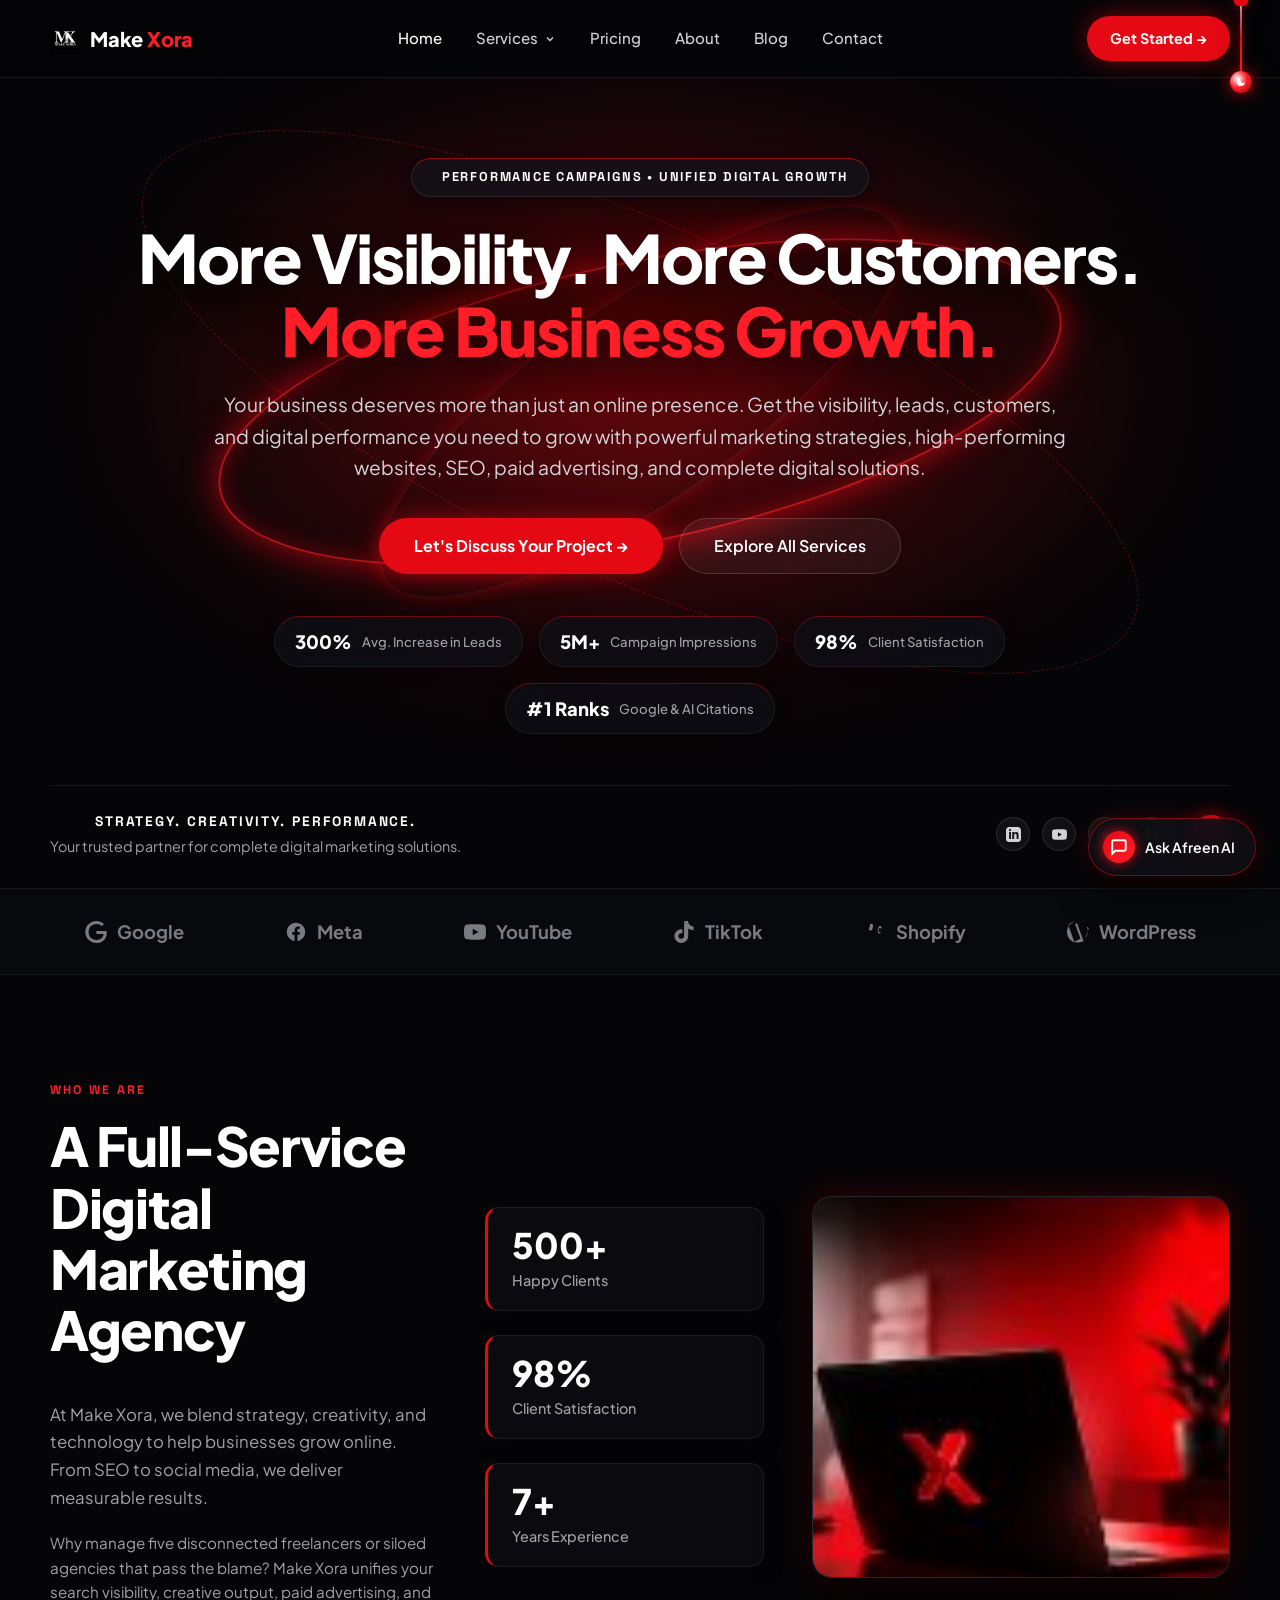
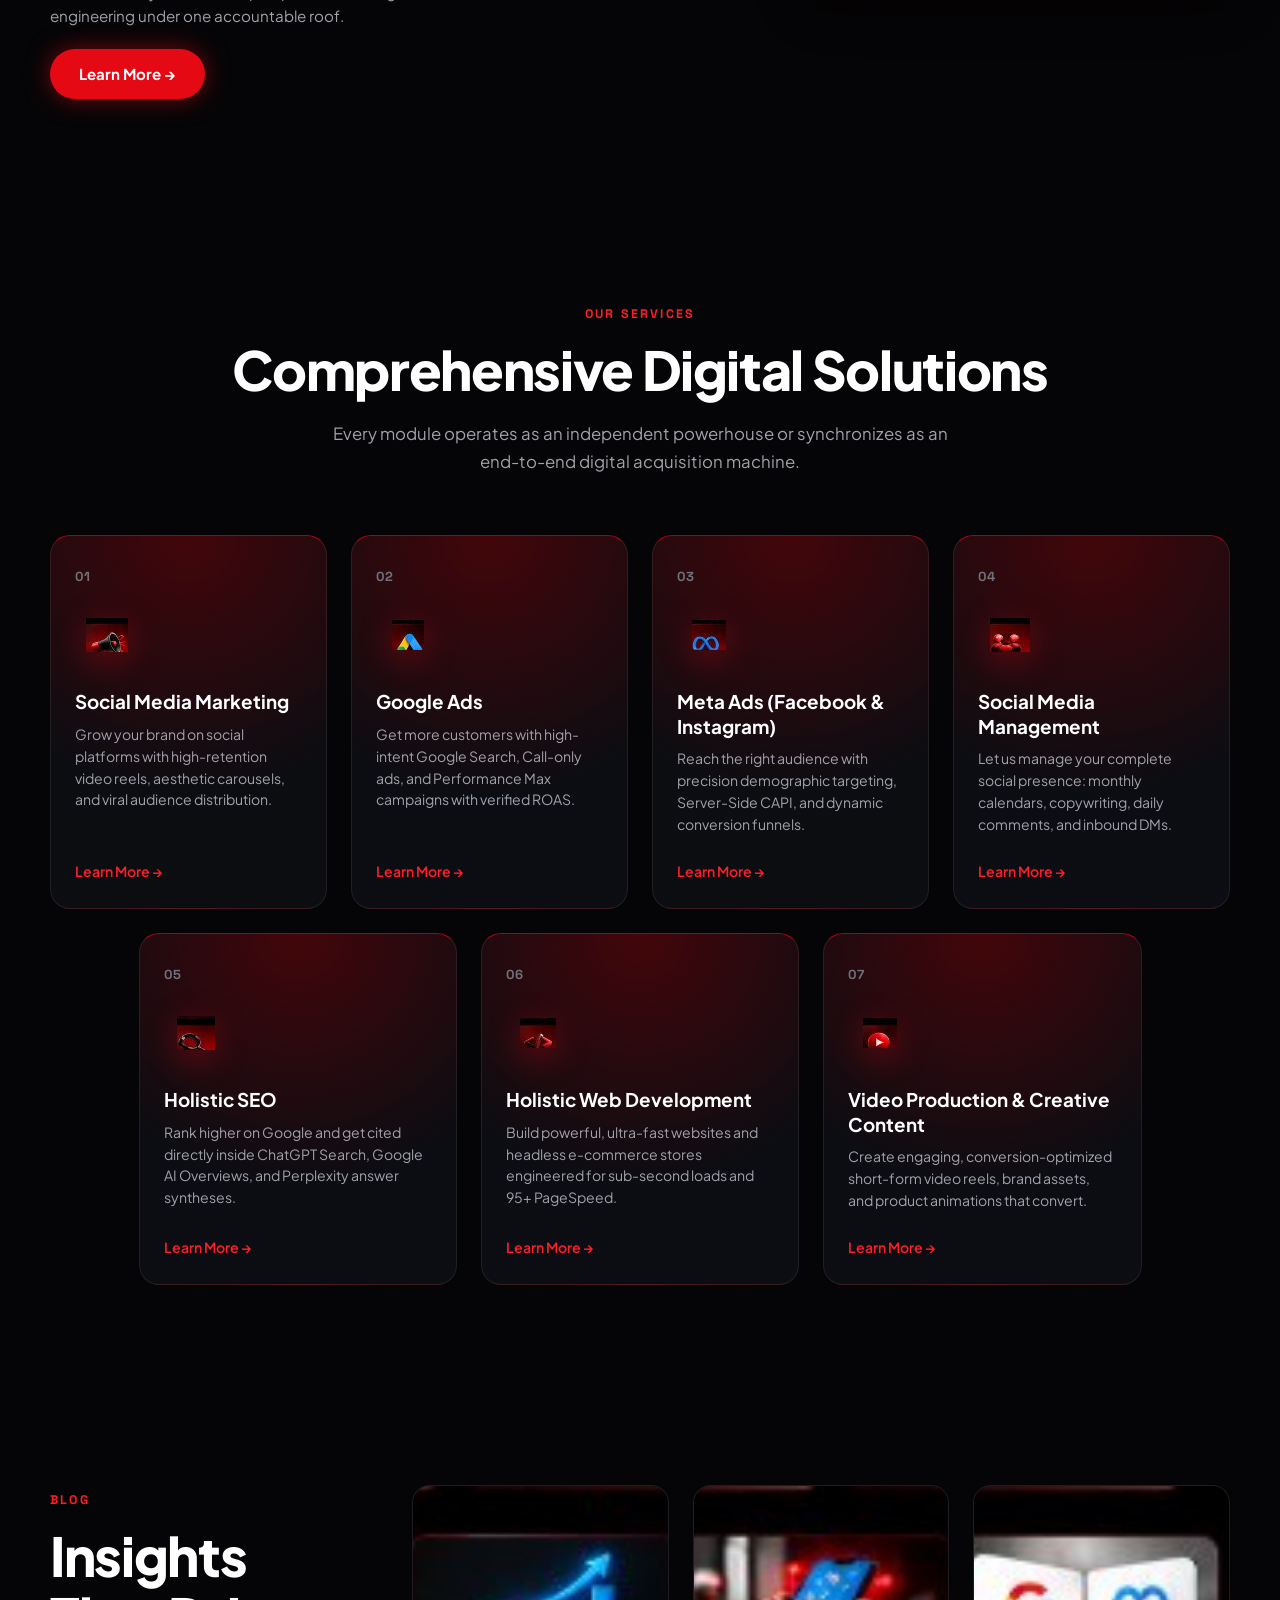
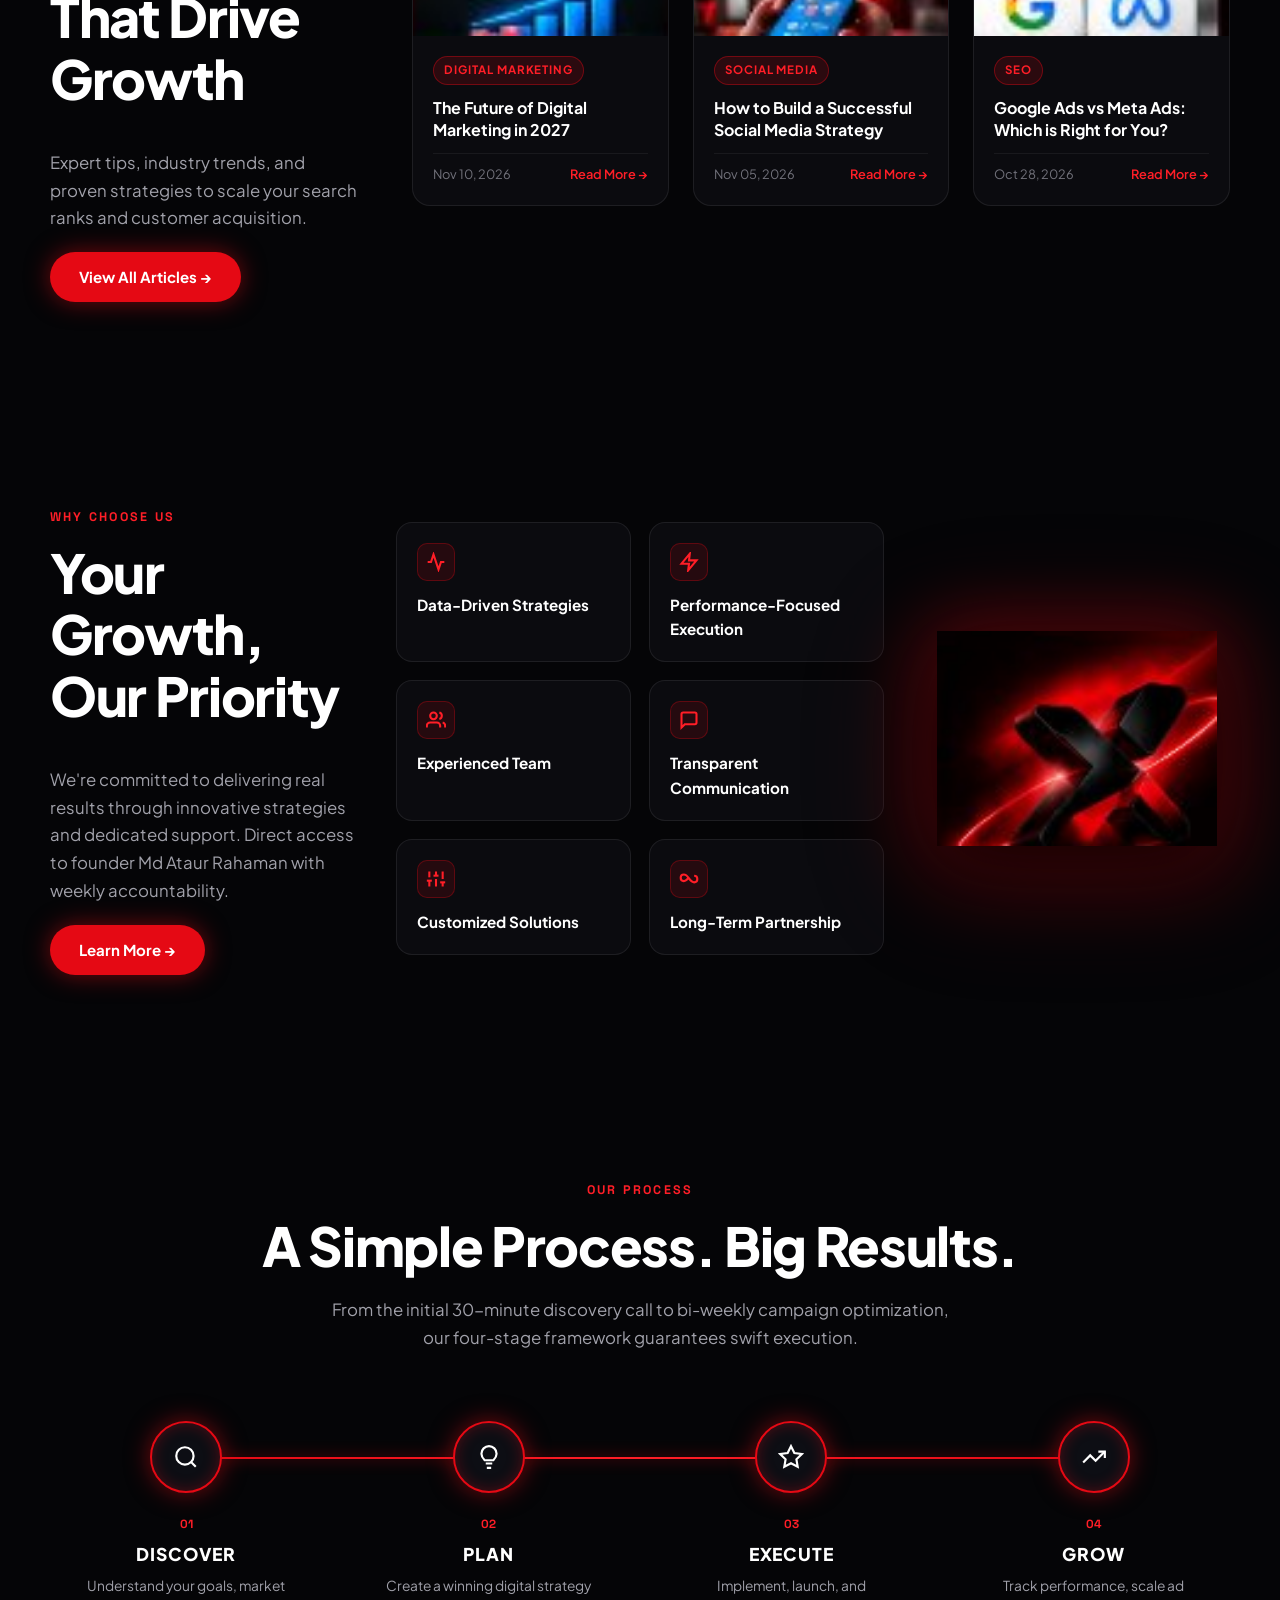
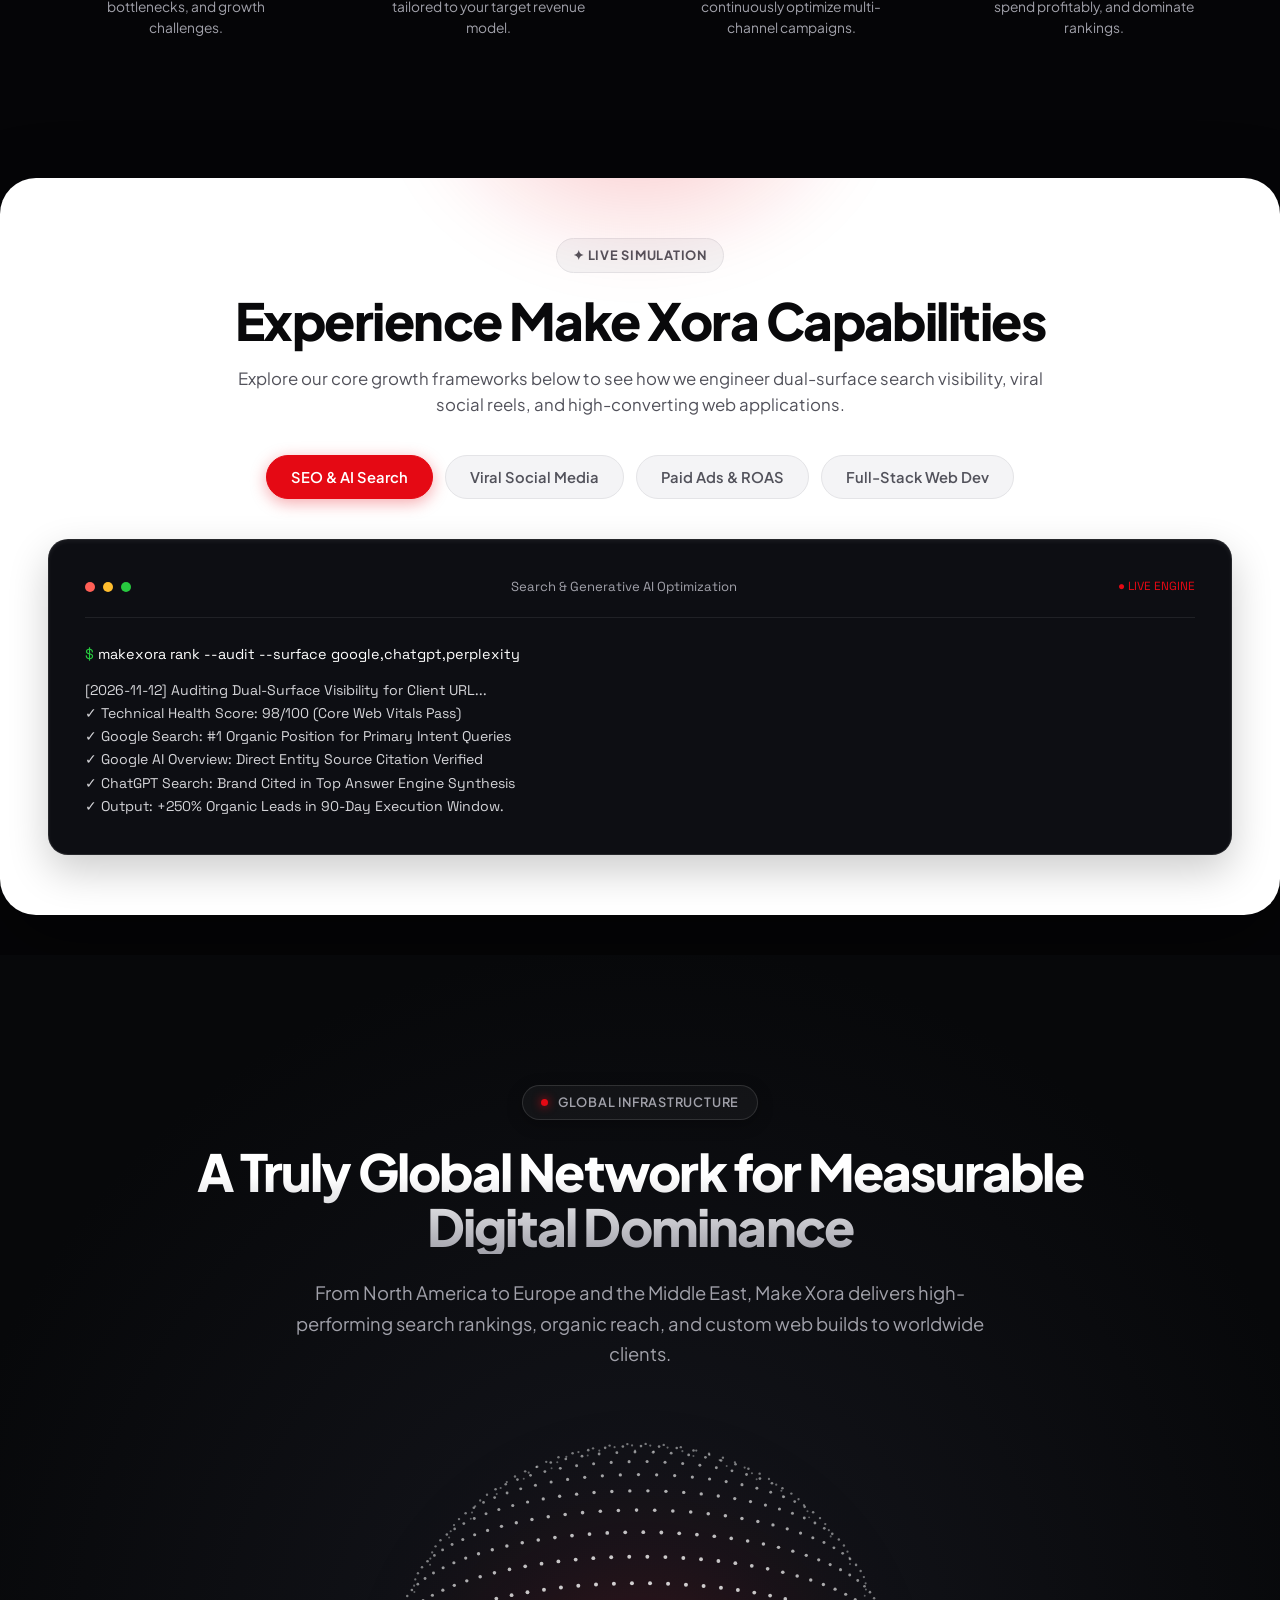
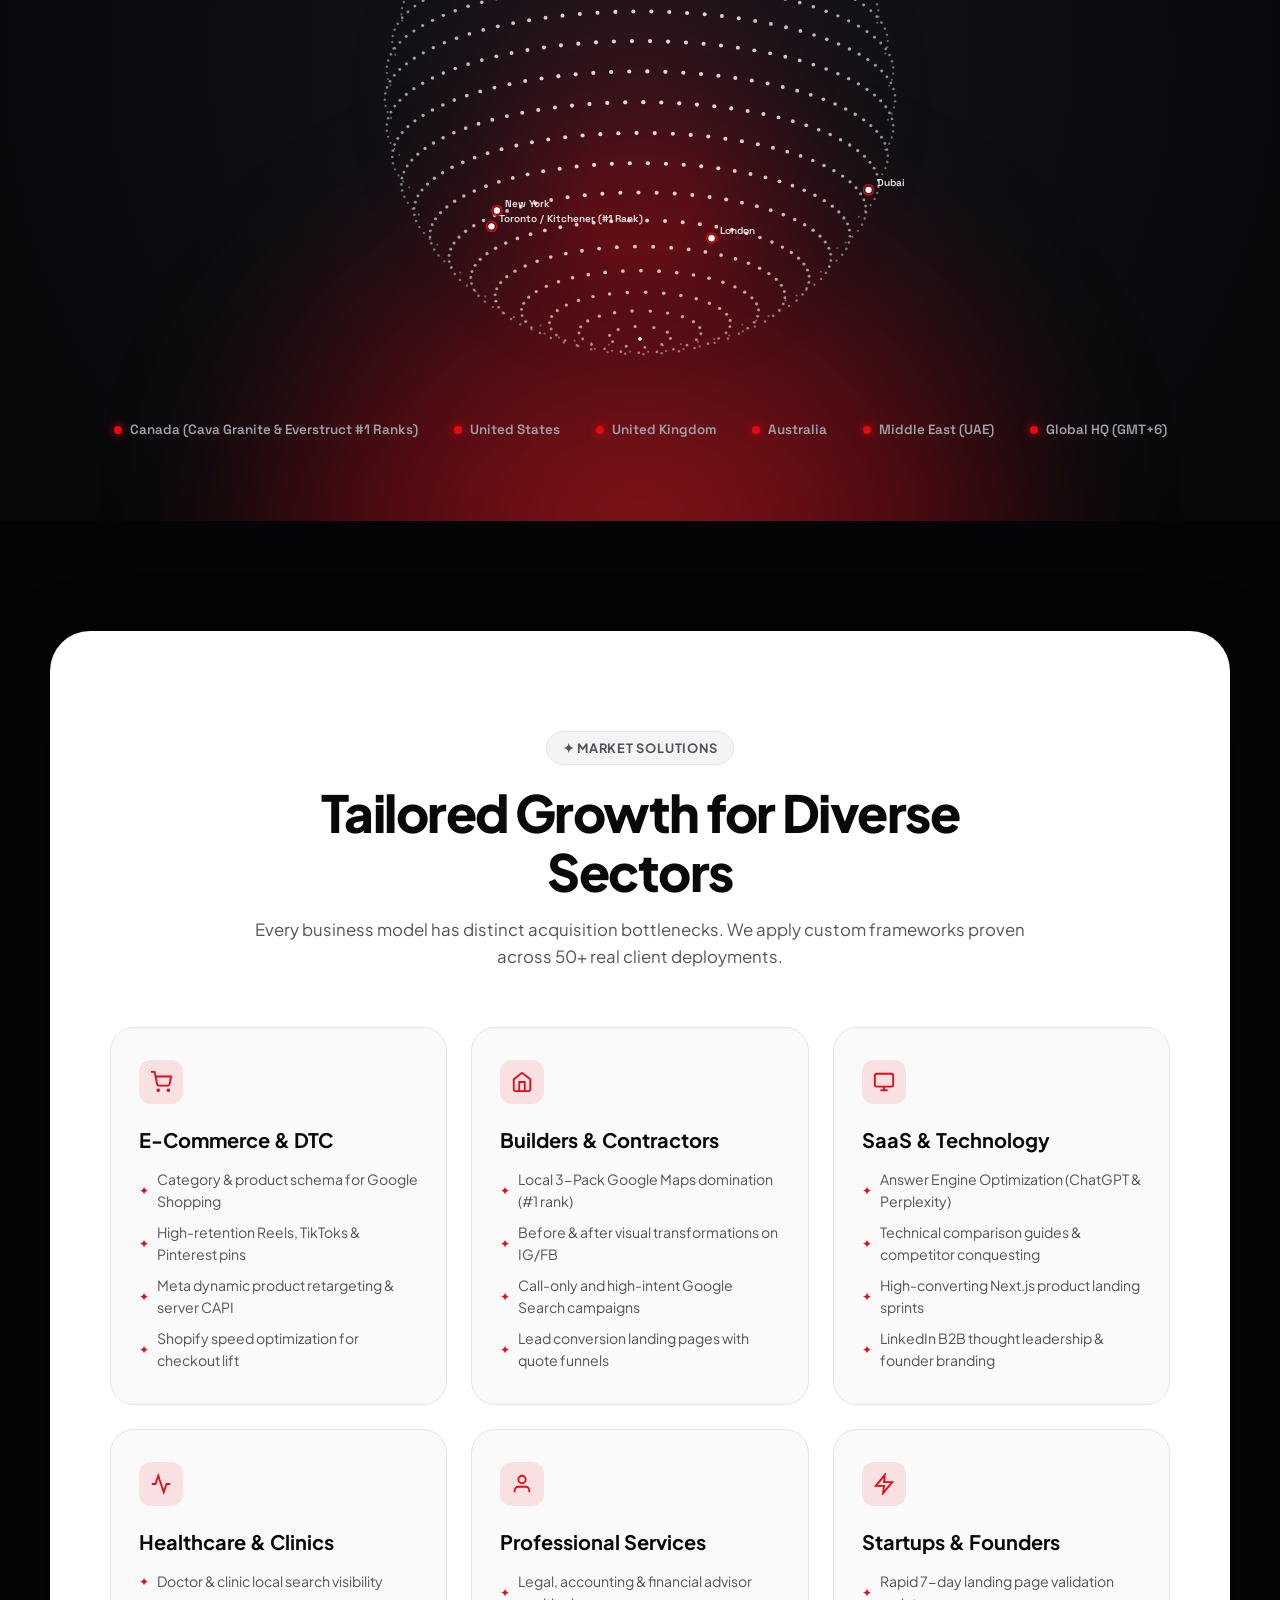
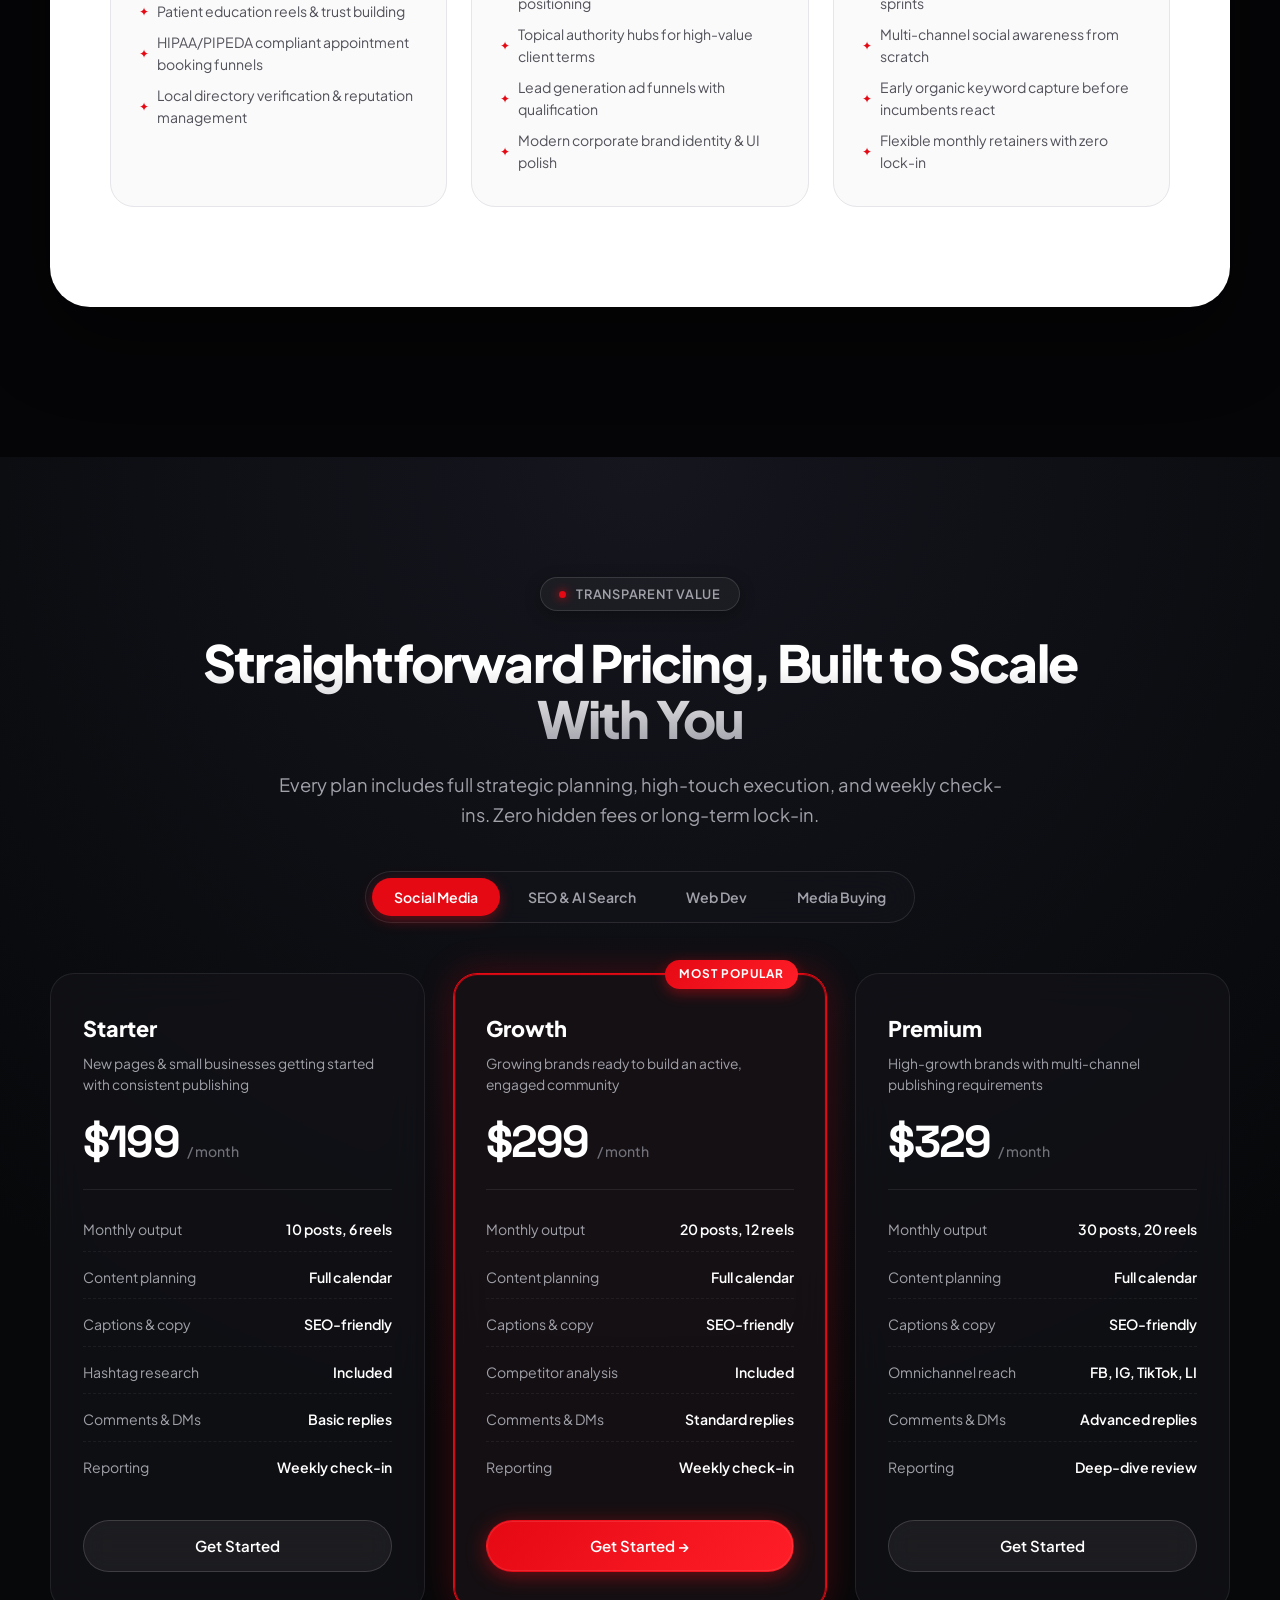
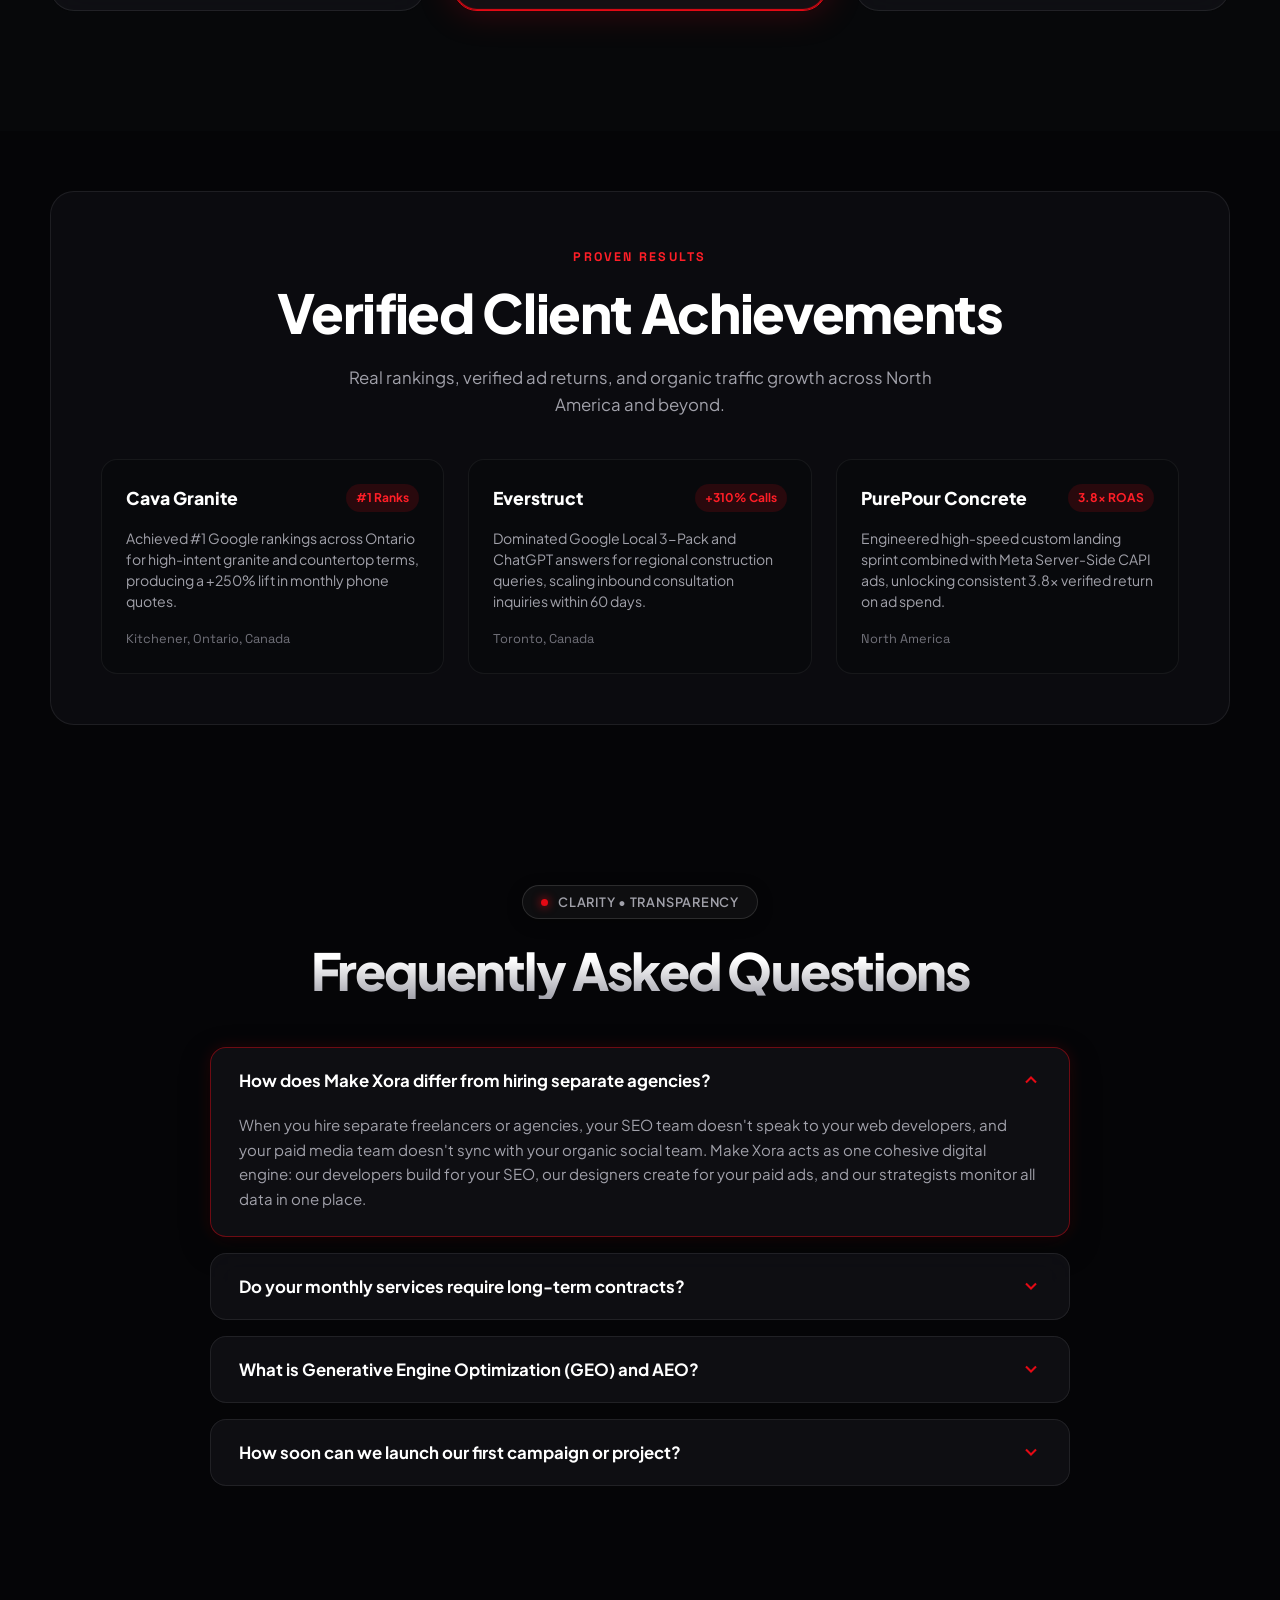
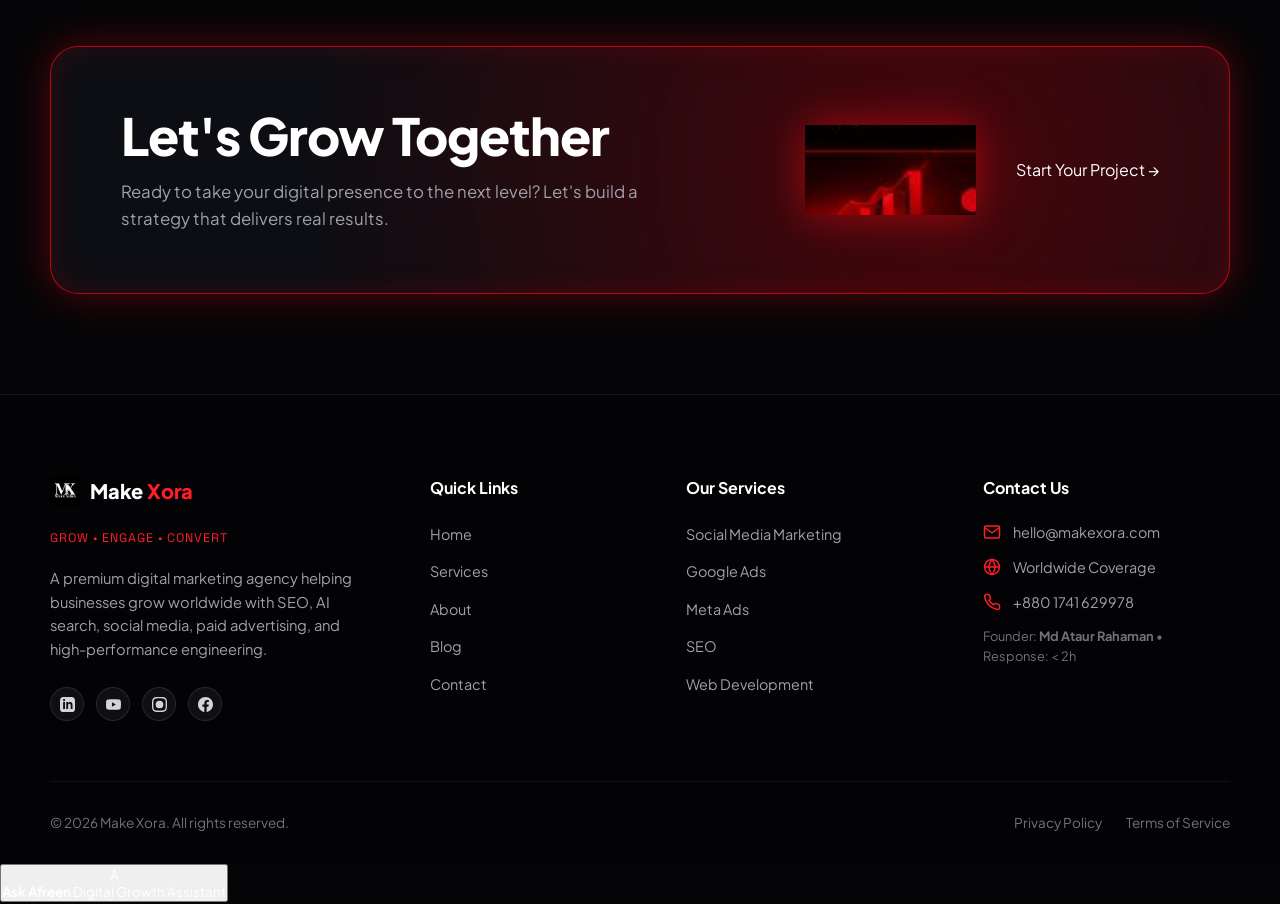
==== index.html @ b780a1b7 "feat: Add floating mini rope pull-cord theme toggle for smooth light and dark mode switching" ====
<!DOCTYPE html>
<html lang="en">
<head>
  <meta charset="UTF-8">
  <meta name="viewport" content="width=device-width, initial-scale=1.0">
  <title>Make Xora — Digital Marketing Agency | SEO, Social Media, Ads &amp; Web Development</title>
  <meta name="description" content="Make Xora is a premier digital marketing agency combining SEO, AI search optimization (GEO/AEO), turnkey social media management, Google &amp; Meta Ads, and full-stack web development.">
  <meta name="keywords" content="digital marketing agency, SEO agency, AI search optimization, GEO, AEO, social media management, media buying, Google Ads, Meta Ads, web development, Make Xora">
  <link rel="canonical" href="https://makexora.com/">

  <!-- Open Graph / Meta -->
  <meta property="og:type" content="website">
  <meta property="og:url" content="https://makexora.com/">
  <meta property="og:title" content="Make Xora — Digital Marketing Agency">
  <meta property="og:description" content="Your trusted partner for complete digital marketing solutions. SEO, social media, paid media, and engineering.">
  <meta property="og:image" content="assets/brand/makexora-nav-logo.png">

  <!-- Twitter Card -->
  <meta name="twitter:card" content="summary_large_image">
  <meta name="twitter:title" content="Make Xora — Digital Marketing Agency">
  <meta name="twitter:description" content="Your trusted partner for complete digital marketing solutions.">
  <meta name="twitter:image" content="assets/brand/makexora-nav-logo.png">

  <!-- Google Fonts -->
  <link rel="preconnect" href="https://fonts.googleapis.com">
  <link rel="preconnect" href="https://fonts.gstatic.com" crossorigin>
  <link href="https://fonts.googleapis.com/css2?family=Plus+Jakarta+Sans:wght@300;400;500;600;700;800;900&family=Space+Grotesk:wght@500;600;700&display=swap" rel="stylesheet">

  <!-- Stylesheets -->
  <link rel="stylesheet" href="assets/css/main.css">
  <link rel="stylesheet" href="assets/css/redesign.css">

  <!-- Immediate Theme Engine -->
  <script>
    (function() {
      try {
        var saved = localStorage.getItem('makexora-theme');
        if (saved === 'light') {
          document.documentElement.setAttribute('data-theme', 'light');
        } else {
          document.documentElement.setAttribute('data-theme', 'dark');
        }
      } catch (e) {}
    })();
  </script>

  <!-- Schema.org Structured Data -->
  <script type="application/ld+json">
  {
    "@context": "https://schema.org",
    "@type": "ProfessionalService",
    "name": "Make Xora",
    "url": "https://makexora.com",
    "logo": "https://makexora.com/assets/brand/makexora-nav-logo.png",
    "description": "Premium digital marketing agency providing SEO, AI Search Optimization, Social Media Management, Media Buying, and Full-Stack Web Development.",
    "founder": {
      "@type": "Person",
      "name": "Md Ataur Rahaman"
    },
    "sameAs": [
      "https://facebook.com/makexora",
      "https://instagram.com/makexora",
      "https://pinterest.com/makexora",
      "https://linkedin.com/company/makexora"
    ],
    "areaServed": "Worldwide"
  }
  </script>
</head>
<body>

  <!-- ==========================================================================
       FLOATING MINI ROPE WITH LITTLE BALL THEME TOGGLE (LIGHT & DARK MODE)
       ========================================================================== -->
  <div class="theme-cord-wrapper" id="themeCord" aria-label="Toggle light and dark mode" role="button" tabindex="0" title="Pull or click cord to toggle Light / Dark Mode">
    <div class="theme-cord-mount"></div>
    <div class="theme-cord-line" id="themeCordLine"></div>
    <div class="theme-cord-ball" id="themeCordBall">
      <div class="theme-cord-icon theme-cord-icon-moon">
        <svg width="12" height="12" viewBox="0 0 24 24" fill="currentColor"><path d="M21 12.79A9 9 0 1 1 11.21 3 7 7 0 0 0 21 12.79z"/></svg>
      </div>
      <div class="theme-cord-icon theme-cord-icon-sun">
        <svg width="12" height="12" viewBox="0 0 24 24" fill="none" stroke="currentColor" stroke-width="2.5"><circle cx="12" cy="12" r="5"/><path d="M12 1v2M12 21v2M4.22 4.22l1.42 1.42M18.36 18.36l1.42 1.42M1 12h2M21 12h2M4.22 19.78l1.42-1.42M18.36 5.64l1.42-1.42"/></svg>
      </div>
    </div>
    <div class="theme-cord-tooltip" id="themeCordTooltip">Pull Cord</div>
  </div>

  <!-- ==========================================================================
       STICKY HEADER NAVIGATION (MATCHING REFERENCE MOCKUP)
       ========================================================================== -->
  <header class="ref-navbar-header">
    <a href="index.html" class="ref-nav-logo-group" aria-label="Make Xora Home">
      <img src="assets/brand/makexora-nav-logo.png" alt="Make Xora Logo" class="ref-nav-logo-img">
      <span class="ref-nav-brand-text">Make <span class="ref-text-red">Xora</span></span>
    </a>

    <nav aria-label="Primary Navigation">
      <ul class="ref-nav-menu-links">
        <li><a href="index.html" class="ref-nav-link active">Home</a></li>
        <li class="ref-nav-item">
          <a href="services.html" class="ref-nav-link">
            Services
            <svg width="12" height="12" viewBox="0 0 24 24" fill="none" stroke="currentColor" stroke-width="2.5"><path d="M6 9l6 6 6-6"/></svg>
          </a>
          <div class="ref-nav-dropdown">
            <a href="services/seo-ai-search.html" class="ref-dropdown-item">
              <span class="ref-dropdown-icon">
                <svg width="14" height="14" viewBox="0 0 24 24" fill="none" stroke="currentColor" stroke-width="2"><circle cx="11" cy="11" r="8"/><path d="m21 21-4.3-4.3"/></svg>
              </span>
              <span>SEO &amp; AI Search</span>
            </a>
            <a href="services/social-media.html" class="ref-dropdown-item">
              <span class="ref-dropdown-icon">
                <svg width="14" height="14" viewBox="0 0 24 24" fill="none" stroke="currentColor" stroke-width="2"><path d="M18 2h-3a5 5 0 0 0-5 5v3H7v4h3v8h4v-8h3l1-4h-4V7a1 1 0 0 1 1-1h3z"/></svg>
              </span>
              <span>Social Media Management</span>
            </a>
            <a href="services/paid-advertising.html" class="ref-dropdown-item">
              <span class="ref-dropdown-icon">
                <svg width="14" height="14" viewBox="0 0 24 24" fill="none" stroke="currentColor" stroke-width="2"><path d="M12 2v20M17 5H9.5a3.5 3.5 0 0 0 0 7h5a3.5 3.5 0 0 1 0 7H6"/></svg>
              </span>
              <span>Media Buying &amp; Ads</span>
            </a>
            <a href="services/web-development.html" class="ref-dropdown-item">
              <span class="ref-dropdown-icon">
                <svg width="14" height="14" viewBox="0 0 24 24" fill="none" stroke="currentColor" stroke-width="2"><polyline points="16 18 22 12 16 6"/><polyline points="8 6 2 12 8 18"/></svg>
              </span>
              <span>Full-Stack Web Dev</span>
            </a>
            <a href="services/content-strategy.html" class="ref-dropdown-item">
              <span class="ref-dropdown-icon">
                <svg width="14" height="14" viewBox="0 0 24 24" fill="none" stroke="currentColor" stroke-width="2"><path d="M14 2H6a2 2 0 0 0-2 2v16a2 2 0 0 0 2 2h12a2 2 0 0 0 2-2V8z"/><polyline points="14 2 14 8 20 8"/></svg>
              </span>
              <span>Content &amp; Creative</span>
            </a>
          </div>
        </li>
        <li><a href="pricing.html" class="ref-nav-link">Pricing</a></li>
        <li><a href="about.html" class="ref-nav-link">About</a></li>
        <li><a href="#blog" class="ref-nav-link">Blog</a></li>
        <li><a href="contact.html" class="ref-nav-link">Contact</a></li>
      </ul>
    </nav>

    <div style="display: flex; align-items: center; gap: 16px;">
      <a href="contact.html" class="ref-btn-primary" style="padding: 10px 22px; font-size: 0.9rem;">
        Get Started &rarr;
      </a>
      <button class="ref-mobile-nav-toggle" aria-label="Open mobile navigation">
        <svg width="24" height="24" viewBox="0 0 24 24" fill="none" stroke="currentColor" stroke-width="2"><line x1="3" y1="12" x2="21" y2="12"/><line x1="3" y1="6" x2="21" y2="6"/><line x1="3" y1="18" x2="21" y2="18"/></svg>
      </button>
    </div>
  </header>

  <!-- Mobile Drawer -->
  <div class="mobile-drawer" id="mobileDrawer" style="position: fixed; top: 0; right: -100%; width: 300px; height: 100vh; background: #0c0d12; border-left: 1px solid rgba(255,255,255,0.1); padding: 32px 24px; z-index: 1001; transition: right 0.35s ease;">
    <div style="display: flex; justify-content: space-between; align-items: center; margin-bottom: 32px;">
      <span style="font-weight: 800; font-size: 1.15rem; color: #fff;">Make <span class="ref-text-red">Xora</span></span>
      <button id="drawerClose" style="background: none; border: none; color: #fff; font-size: 1.6rem; cursor: pointer;">&times;</button>
    </div>
    <div style="display: flex; flex-direction: column; gap: 18px; font-size: 1rem;">
      <a href="index.html" style="color: #fff; text-decoration: none;">Home</a>
      <a href="services.html" style="color: #a1a1aa; text-decoration: none;">All Services</a>
      <a href="portfolio.html" style="color: #a1a1aa; text-decoration: none;">Case Studies</a>
      <a href="pricing.html" style="color: #a1a1aa; text-decoration: none;">Pricing Plans</a>
      <a href="about.html" style="color: #a1a1aa; text-decoration: none;">About Agency</a>
      <a href="#blog" style="color: #a1a1aa; text-decoration: none;">Blog &amp; Insights</a>
      <a href="contact.html" style="color: #a1a1aa; text-decoration: none;">Contact Us</a>
    </div>
    <div style="margin-top: 40px;">
      <a href="contact.html" class="ref-btn-primary" style="width: 100%;">Get Started &rarr;</a>
    </div>
  </div>

  <main>
    <!-- ==========================================================================
         HERO SECTION (EXPANSIVE BACKGROUND ANIMATION + MONUMENTAL HEADLINE)
         ========================================================================== -->
    <section class="ref-hero-section">
      <!-- Full Area Expansive Background Animation (Covering Entire Hero) -->
      <div class="ref-hero-bg-stage">
        <div class="ref-hero-bg-glow-core"></div>
        <div class="ref-hero-bg-ring-main"></div>
        <div class="ref-hero-bg-ring-outer"></div>
        <div class="ref-hero-bg-ring-subtle"></div>
      </div>

      <!-- Center Hero Content Architecture -->
      <div class="ref-hero-center-content">
        <!-- Eyebrow Pill -->
        <div class="ref-hero-eyebrow-badge">
          <span class="ref-hero-stat-dot"></span>
          <span>Performance Campaigns &bull; Unified Digital Growth</span>
        </div>

        <!-- Headline -->
        <h1 class="ref-hero-main-title">
          More Visibility. More Customers.<br>
          <span class="ref-text-red">More Business Growth.</span>
        </h1>

        <!-- Subheadline -->
        <p class="ref-hero-main-desc">
          Your business deserves more than just an online presence. Get the visibility, leads, customers, and digital performance you need to grow with powerful marketing strategies, high-performing websites, SEO, paid advertising, and complete digital solutions.
        </p>

        <!-- CTA Buttons -->
        <div class="ref-hero-cta-group">
          <a href="contact.html" class="ref-btn-primary ref-btn-lg">
            Let's Discuss Your Project &rarr;
          </a>
          <a href="#services" class="ref-btn-secondary ref-btn-lg">
            Explore All Services
          </a>
        </div>

        <!-- Trust & Performance Badges Strip -->
        <div class="ref-hero-trust-strip">
          <div class="ref-hero-trust-item">
            <span class="ref-trust-num">300%</span>
            <span class="ref-trust-lbl">Avg. Increase in Leads</span>
          </div>
          <div class="ref-hero-trust-item">
            <span class="ref-trust-num">5M+</span>
            <span class="ref-trust-lbl">Campaign Impressions</span>
          </div>
          <div class="ref-hero-trust-item">
            <span class="ref-trust-num">98%</span>
            <span class="ref-trust-lbl">Client Satisfaction</span>
          </div>
          <div class="ref-hero-trust-item">
            <span class="ref-trust-num">#1 Ranks</span>
            <span class="ref-trust-lbl">Google &amp; AI Citations</span>
          </div>
        </div>
      </div>

      <!-- Sub-Hero Horizontal Bar -->
      <div class="ref-subhero-bar" style="width: 100%;">
        <div class="ref-subhero-tagline-col">
          <div class="ref-subhero-tagline">STRATEGY. CREATIVITY. PERFORMANCE.</div>
          <div class="ref-subhero-desc">Your trusted partner for complete digital marketing solutions.</div>
        </div>

        <div class="ref-subhero-actions">
          <div class="ref-subhero-socials">
            <a href="https://linkedin.com/company/makexora" target="_blank" rel="noopener" class="ref-subhero-social-btn" aria-label="LinkedIn">
              <svg width="15" height="15" viewBox="0 0 24 24" fill="currentColor"><path d="M19 0h-14c-2.761 0-5 2.239-5 5v14c0 2.761 2.239 5 5 5h14c2.762 0 5-2.239 5-5v-14c0-2.761-2.238-5-5-5zm-11 19h-3v-11h3v11zm-1.5-12.268c-.966 0-1.75-.79-1.75-1.764s.784-1.764 1.75-1.764 1.75.79 1.75 1.764-.783 1.764-1.75 1.764zm13.5 12.268h-3v-5.604c0-3.368-4-3.113-4 0v5.604h-3v-11h3v1.765c1.396-2.586 7-2.777 7 2.476v6.759z"/></svg>
            </a>
            <a href="https://youtube.com/@makexora" target="_blank" rel="noopener" class="ref-subhero-social-btn" aria-label="YouTube">
              <svg width="15" height="15" viewBox="0 0 24 24" fill="currentColor"><path d="M23.498 6.186a3.016 3.016 0 0 0-2.122-2.136C19.505 3.545 12 3.545 12 3.545s-7.505 0-9.377.505A3.017 3.017 0 0 0 .502 6.186C0 8.07 0 12 0 12s0 3.93.502 5.814a3.016 3.016 0 0 0 2.122 2.136c1.871.505 9.376.505 9.376.505s7.505 0 9.377-.505a3.015 3.015 0 0 0 2.122-2.136C24 15.93 24 12 24 12s0-3.93-.502-5.814zM9.545 15.568V8.432L15.818 12l-6.273 3.568z"/></svg>
            </a>
            <a href="https://instagram.com/makexora" target="_blank" rel="noopener" class="ref-subhero-social-btn" aria-label="Instagram">
              <svg width="15" height="15" viewBox="0 0 24 24" fill="currentColor"><path d="M12 2.163c3.204 0 3.584.012 4.85.07 3.252.148 4.771 1.691 4.919 4.919.058 1.265.069 1.645.069 4.849 0 3.205-.012 3.584-.069 4.849-.149 3.225-1.664 4.771-4.919 4.919-1.266.058-1.644.07-4.85.07-3.204 0-3.584-.012-4.849-.07-3.26-.149-4.771-1.699-4.919-4.92-.058-1.265-.07-1.644-.07-4.849 0-3.204.013-3.583.07-4.849.149-3.227 1.664-4.771 4.919-4.919 1.266-.057 1.645-.069 4.849-.069zM12 0C8.741 0 8.333.014 7.053.072 2.695.272.273 2.69.073 7.052.014 8.333 0 8.741 0 12c0 3.259.014 3.668.072 4.948.2 4.358 2.618 6.78 6.98 6.98C8.333 23.986 8.741 24 12 24c3.259 0 3.668-.014 4.948-.072 4.354-.2 6.782-2.618 6.979-6.98.059-1.28.073-1.689.073-4.948 0-3.259-.014-3.667-.072-4.947-.196-4.354-2.617-6.78-6.979-6.98C15.668.014 15.259 0 12 0zm0 5.838a6.162 6.162 0 100 12.324 6.162 6.162 0 000-12.324z"/></svg>
            </a>
            <a href="https://facebook.com/makexora" target="_blank" rel="noopener" class="ref-subhero-social-btn" aria-label="Facebook">
              <svg width="15" height="15" viewBox="0 0 24 24" fill="currentColor"><path d="M24 12.073C24 5.405 18.627 0 12 0S0 5.405 0 12.073C0 18.1 4.388 23.094 10.125 24v-8.437H7.078v-3.49h3.047V9.41c0-3.025 1.792-4.697 4.533-4.697 1.312 0 2.686.236 2.686.236v2.97h-1.514c-1.491 0-1.956.93-1.956 1.885v2.268h3.328l-.532 3.49h-2.796V24C19.612 23.094 24 18.1 24 12.073z"/></svg>
            </a>
          </div>

          <a href="#who-we-are" class="ref-subhero-down-scroll" aria-label="Scroll to about section">
            <svg width="18" height="18" viewBox="0 0 24 24" fill="none" stroke="currentColor" stroke-width="2.5"><path d="M12 5v14M19 12l-7 7-7-7"/></svg>
          </a>
        </div>
      </div>
    </section>

    <!-- ==========================================================================
         PLATFORM LOGOS STRIP (MATCHING REFERENCE MOCKUP)
         Google, Meta, YouTube, TikTok, Shopify, WordPress
         ========================================================================== -->
    <section class="ref-platforms-strip" aria-label="Supported Platforms">
      <div class="ref-platform-logo">
        <svg width="22" height="22" viewBox="0 0 24 24"><path d="M12.48 10.92v3.28h7.84c-.24 1.84-.853 3.187-1.787 4.133-1.147 1.147-2.933 2.4-6.053 2.4-4.827 0-8.6-3.893-8.6-8.72s3.773-8.72 8.6-8.72c2.6 0 4.507 1.027 5.907 2.347l2.307-2.307C18.747 1.44 16.133 0 12.48 0 5.867 0 .307 5.387.307 12s5.56 12 12.173 12c3.573 0 6.267-1.173 8.373-3.36 2.16-2.16 2.84-5.213 2.84-7.667 0-.76-.053-1.467-.173-2.053H12.48z"/></svg>
        <span>Google</span>
      </div>
      <div class="ref-platform-logo">
        <svg width="24" height="24" viewBox="0 0 24 24"><path d="M12 2C6.477 2 2 6.477 2 12c0 4.991 3.657 9.128 8.438 9.879V14.89h-2.54V12h2.54V9.797c0-2.506 1.492-3.89 3.777-3.89 1.094 0 2.238.195 2.238.195v2.46h-1.26c-1.243 0-1.63.771-1.63 1.562V12h2.773l-.443 2.89h-2.33v6.989C18.343 21.129 22 16.99 22 12c0-5.523-4.477-10-10-10z"/></svg>
        <span>Meta</span>
      </div>
      <div class="ref-platform-logo">
        <svg width="24" height="24" viewBox="0 0 24 24"><path d="M23.498 6.186a3.016 3.016 0 0 0-2.122-2.136C19.505 3.545 12 3.545 12 3.545s-7.505 0-9.377.505A3.017 3.017 0 0 0 .502 6.186C0 8.07 0 12 0 12s0 3.93.502 5.814a3.016 3.016 0 0 0 2.122 2.136c1.871.505 9.376.505 9.376.505s7.505 0 9.377-.505a3.015 3.015 0 0 0 2.122-2.136C24 15.93 24 12 24 12s0-3.93-.502-5.814zM9.545 15.568V8.432L15.818 12l-6.273 3.568z"/></svg>
        <span>YouTube</span>
      </div>
      <div class="ref-platform-logo">
        <svg width="22" height="22" viewBox="0 0 24 24"><path d="M12.53.02C13.84 0 15.14.01 16.44 0c.08 1.53.63 3.09 1.75 4.17 1.12 1.11 2.7 1.62 4.24 1.79v4.03c-1.44-.05-2.89-.35-4.2-.97-.57-.26-1.1-.59-1.62-.93-.01 2.92.01 5.84-.02 8.75-.08 1.4-.54 2.79-1.35 3.94-1.31 1.92-3.58 3.17-5.91 3.21-1.43.08-2.86-.31-4.08-1.03-2.02-1.19-3.44-3.37-3.65-5.71-.02-.5-.03-1-.01-1.49.18-1.9 1.12-3.72 2.58-4.96 1.66-1.44 3.98-2.13 6.15-1.72.02 1.48-.04 2.96-.04 4.44-.99-.32-2.15-.23-3.02.37-.63.41-1.11 1.04-1.27 1.76-.23.99.04 2.09.7 2.81.65.73 1.63 1.1 2.58 1.02.83-.04 1.63-.44 2.13-1.1.41-.53.61-1.2.62-1.87.03-3.95.01-7.9.02-11.85z"/></svg>
        <span>TikTok</span>
      </div>
      <div class="ref-platform-logo">
        <svg width="22" height="22" viewBox="0 0 24 24"><path d="M18.8 6.5c-.1-.7-.7-1.1-1.3-1.1h-.2c-.3 0-.6.1-.8.3-.3.2-.5.5-.6.9l-1.3 5.4h3.6l.6-2.6.4-1.8c.1-.4.1-.7-.4-1.1zm-3.6 6.8l1.1-4.6c.1-.5.3-.8.6-1 .2-.1.5-.2.8-.2.5 0 .9.3 1 .8.1.3.1.6 0 .9l-.4 1.6-.6 2.5h-2.5zm-5.7-9.4c-.2-.6-.7-.9-1.3-.9h-.3c-.3 0-.6.1-.8.3-.3.2-.5.5-.6.9L5.2 10h3.6l.7-2.9.4-1.7c.1-.5.1-.9-.4-1.5z"/></svg>
        <span>Shopify</span>
      </div>
      <div class="ref-platform-logo">
        <svg width="22" height="22" viewBox="0 0 24 24"><path d="M12 0C5.37 0 0 5.37 0 12c0 5.31 3.435 9.795 8.205 11.385l-6.195-17.1c-.24-.66-.42-1.32-.42-1.935 0-.015 0-.03.015-.045C3.765 1.785 7.62 0 12 0zm10.38 8.04c.18.915.285 1.86.285 2.835 0 2.85-.975 5.505-2.61 7.62l3.435-9.9c.075-.24.12-.465.12-.675 0-.255-.06-.465-.18-.63-.33-.51-.9-.75-1.695-.75h-.06c.24.495.495 1.005.705 1.5zm-14.73 14.7c1.32.42 2.73.66 4.185.66 2.25 0 4.365-.585 6.195-1.62l-7.05-19.41c-.57.345-1.29.54-2.1.54h-.135l5.985 16.515-7.08 3.315z"/></svg>
        <span>WordPress</span>
      </div>
    </section>

    <!-- ==========================================================================
         ABOUT / "WHO WE ARE" (MATCHING REFERENCE MOCKUP)
         Left: Agency Description + CTA | Middle: Stacked Stats | Right: Dark Office Laptop Visual
         ========================================================================== -->
    <section class="ref-about-section" id="who-we-are">
      <div class="ref-about-grid">
        <!-- Left Text Column -->
        <div class="ref-about-text-col">
          <div>
            <span class="ref-eyebrow">Who We Are</span>
            <h2 class="ref-heading">
              A Full-Service Digital Marketing Agency
            </h2>
          </div>
          <p class="ref-subheading">
            At Make Xora, we blend strategy, creativity, and technology to help businesses grow online. From SEO to social media, we deliver measurable results.
          </p>
          <p style="font-size: 0.95rem; line-height: 1.6; color: var(--text-dim);">
            Why manage five disconnected freelancers or siloed agencies that pass the blame? Make Xora unifies your search visibility, creative output, paid advertising, and engineering under one accountable roof.
          </p>
          <div>
            <a href="about.html" class="ref-btn-primary">
              Learn More &rarr;
            </a>
          </div>
        </div>

        <!-- Middle Stacked Stats Column -->
        <div class="ref-stats-col">
          <div class="ref-stat-box">
            <div class="ref-stat-num">500+</div>
            <div class="ref-stat-label">Happy Clients</div>
          </div>
          <div class="ref-stat-box">
            <div class="ref-stat-num">98%</div>
            <div class="ref-stat-label">Client Satisfaction</div>
          </div>
          <div class="ref-stat-box">
            <div class="ref-stat-num">7+</div>
            <div class="ref-stat-label">Years Experience</div>
          </div>
        </div>

        <!-- Right Visual Column (Dark room with laptop displaying glowing red X) -->
        <div class="ref-about-visual-frame">
          <img src="assets/images/mockup/about-laptop.png" alt="Make Xora High-End Tech Workspace" class="ref-about-visual-img">
        </div>
      </div>
    </section>

    <!-- ==========================================================================
         OUR SERVICES SECTION (7 CARDS - MATCHING REFERENCE MOCKUP)
         Top Row: 4 Cards | Bottom Row: 3 Cards Centered
         01 Social Media | 02 Google Ads | 03 Meta Ads | 04 Social Media Management
         05 Holistic SEO | 06 Holistic Web Dev | 07 Video Production & Creative
         ========================================================================== -->
    <section class="ref-services-section" id="services">
      <div class="ref-services-header">
        <span class="ref-eyebrow">Our Services</span>
        <h2 class="ref-heading">
          Comprehensive Digital Solutions
        </h2>
        <p class="ref-subheading" style="margin: 0 auto;">
          Every module operates as an independent powerhouse or synchronizes as an end-to-end digital acquisition machine.
        </p>
      </div>

      <!-- Top Row: 4 Cards -->
      <div class="ref-services-grid-top">
        <!-- Card 01: Social Media Marketing -->
        <a href="services/social-media.html" class="ref-service-card">
          <div class="ref-service-number">01</div>
          <div class="ref-service-icon-box">
            <img src="assets/images/mockup/service-megaphone.png" alt="Social Media Marketing Icon" class="ref-service-icon-img">
          </div>
          <h3 class="ref-service-title">Social Media Marketing</h3>
          <p class="ref-service-desc">Grow your brand on social platforms with high-retention video reels, aesthetic carousels, and viral audience distribution.</p>
          <span class="ref-service-link">Learn More &rarr;</span>
        </a>

        <!-- Card 02: Google Ads -->
        <a href="services/paid-advertising.html" class="ref-service-card">
          <div class="ref-service-number">02</div>
          <div class="ref-service-icon-box">
            <img src="assets/images/mockup/service-gads.png" alt="Google Ads Icon" class="ref-service-icon-img">
          </div>
          <h3 class="ref-service-title">Google Ads</h3>
          <p class="ref-service-desc">Get more customers with high-intent Google Search, Call-only ads, and Performance Max campaigns with verified ROAS.</p>
          <span class="ref-service-link">Learn More &rarr;</span>
        </a>

        <!-- Card 03: Meta Ads -->
        <a href="services/paid-advertising.html" class="ref-service-card">
          <div class="ref-service-number">03</div>
          <div class="ref-service-icon-box">
            <img src="assets/images/mockup/service-meta.png" alt="Meta Ads Icon" class="ref-service-icon-img">
          </div>
          <h3 class="ref-service-title">Meta Ads (Facebook &amp; Instagram)</h3>
          <p class="ref-service-desc">Reach the right audience with precision demographic targeting, Server-Side CAPI, and dynamic conversion funnels.</p>
          <span class="ref-service-link">Learn More &rarr;</span>
        </a>

        <!-- Card 04: Social Media Management -->
        <a href="services/social-media.html" class="ref-service-card">
          <div class="ref-service-number">04</div>
          <div class="ref-service-icon-box">
            <img src="assets/images/mockup/service-social.png" alt="Social Media Management Icon" class="ref-service-icon-img">
          </div>
          <h3 class="ref-service-title">Social Media Management</h3>
          <p class="ref-service-desc">Let us manage your complete social presence: monthly calendars, copywriting, daily comments, and inbound DMs.</p>
          <span class="ref-service-link">Learn More &rarr;</span>
        </a>
      </div>

      <!-- Bottom Row: 3 Cards Centered -->
      <div class="ref-services-grid-bottom">
        <!-- Card 05: Holistic SEO -->
        <a href="services/seo-ai-search.html" class="ref-service-card">
          <div class="ref-service-number">05</div>
          <div class="ref-service-icon-box">
            <img src="assets/images/mockup/service-seo.png" alt="Holistic SEO Icon" class="ref-service-icon-img">
          </div>
          <h3 class="ref-service-title">Holistic SEO</h3>
          <p class="ref-service-desc">Rank higher on Google and get cited directly inside ChatGPT Search, Google AI Overviews, and Perplexity answer syntheses.</p>
          <span class="ref-service-link">Learn More &rarr;</span>
        </a>

        <!-- Card 06: Holistic Web Development -->
        <a href="services/web-development.html" class="ref-service-card">
          <div class="ref-service-number">06</div>
          <div class="ref-service-icon-box">
            <img src="assets/images/mockup/service-code.png" alt="Web Development Icon" class="ref-service-icon-img">
          </div>
          <h3 class="ref-service-title">Holistic Web Development</h3>
          <p class="ref-service-desc">Build powerful, ultra-fast websites and headless e-commerce stores engineered for sub-second loads and 95+ PageSpeed.</p>
          <span class="ref-service-link">Learn More &rarr;</span>
        </a>

        <!-- Card 07: Video Production & Creative Content -->
        <a href="services/content-strategy.html" class="ref-service-card">
          <div class="ref-service-number">07</div>
          <div class="ref-service-icon-box">
            <img src="assets/images/mockup/service-video.png" alt="Video Production Icon" class="ref-service-icon-img">
          </div>
          <h3 class="ref-service-title">Video Production &amp; Creative Content</h3>
          <p class="ref-service-desc">Create engaging, conversion-optimized short-form video reels, brand assets, and product animations that convert.</p>
          <span class="ref-service-link">Learn More &rarr;</span>
        </a>
      </div>
    </section>

    <!-- ==========================================================================
         BLOG / INSIGHTS THAT DRIVE GROWTH (MATCHING REFERENCE MOCKUP)
         Left: Title + "View All Articles →" | Right: 3 Blog Cards with Thumbnails
         ========================================================================== -->
    <section class="ref-blog-section" id="blog">
      <div class="ref-blog-layout">
        <!-- Left Header Column -->
        <div class="ref-blog-header-col">
          <div>
            <span class="ref-eyebrow">Blog</span>
            <h2 class="ref-heading">
              Insights That Drive Growth
            </h2>
          </div>
          <p class="ref-subheading">
            Expert tips, industry trends, and proven strategies to scale your search ranks and customer acquisition.
          </p>
          <div>
            <a href="portfolio.html" class="ref-btn-primary">
              View All Articles &rarr;
            </a>
          </div>
        </div>

        <!-- Right 3 Blog Cards -->
        <div class="ref-blog-cards-grid">
          <!-- Blog Card 1 -->
          <a href="services/seo-ai-search.html" class="ref-blog-card">
            <div class="ref-blog-thumb">
              <img src="assets/images/mockup/blog-1.png" alt="The Future of Digital Marketing in 2027" class="ref-blog-thumb-img">
            </div>
            <div class="ref-blog-content">
              <span class="ref-blog-tag">Digital Marketing</span>
              <h3 class="ref-blog-title">The Future of Digital Marketing in 2027</h3>
              <div class="ref-blog-meta-footer">
                <span>Nov 10, 2026</span>
                <span class="ref-blog-readlink">Read More &rarr;</span>
              </div>
            </div>
          </a>

          <!-- Blog Card 2 -->
          <a href="services/social-media.html" class="ref-blog-card">
            <div class="ref-blog-thumb">
              <img src="assets/images/mockup/blog-2.png" alt="How to Build a Successful Social Media Strategy" class="ref-blog-thumb-img">
            </div>
            <div class="ref-blog-content">
              <span class="ref-blog-tag">Social Media</span>
              <h3 class="ref-blog-title">How to Build a Successful Social Media Strategy</h3>
              <div class="ref-blog-meta-footer">
                <span>Nov 05, 2026</span>
                <span class="ref-blog-readlink">Read More &rarr;</span>
              </div>
            </div>
          </a>

          <!-- Blog Card 3 -->
          <a href="services/paid-advertising.html" class="ref-blog-card">
            <div class="ref-blog-thumb">
              <img src="assets/images/mockup/blog-3.png" alt="Google Ads vs Meta Ads: Which is Right for You?" class="ref-blog-thumb-img">
            </div>
            <div class="ref-blog-content">
              <span class="ref-blog-tag">SEO</span>
              <h3 class="ref-blog-title">Google Ads vs Meta Ads: Which is Right for You?</h3>
              <div class="ref-blog-meta-footer">
                <span>Oct 28, 2026</span>
                <span class="ref-blog-readlink">Read More &rarr;</span>
              </div>
            </div>
          </a>
        </div>
      </div>
    </section>

    <!-- ==========================================================================
         WHY CHOOSE US (MATCHING REFERENCE MOCKUP)
         Left: Title & CTA | Middle: 6 Feature Cards (2x3) | Right: 3D X with Dual Orbital Rings
         ========================================================================== -->
    <section class="ref-why-section" id="why-choose-us">
      <div class="ref-why-grid">
        <!-- Left Column -->
        <div class="ref-why-left-col">
          <div>
            <span class="ref-eyebrow">Why Choose Us</span>
            <h2 class="ref-heading">
              Your Growth, Our Priority
            </h2>
          </div>
          <p class="ref-subheading">
            We're committed to delivering real results through innovative strategies and dedicated support. Direct access to founder Md Ataur Rahaman with weekly accountability.
          </p>
          <div>
            <a href="about.html" class="ref-btn-primary">
              Learn More &rarr;
            </a>
          </div>
        </div>

        <!-- Middle 6 Feature Cards (2x3) -->
        <div class="ref-features-grid">
          <div class="ref-feature-item">
            <div class="ref-feature-icon-box">
              <svg width="20" height="20" viewBox="0 0 24 24" fill="none" stroke="currentColor" stroke-width="2.5"><polyline points="22 12 18 12 15 21 9 3 6 12 2 12"/></svg>
            </div>
            <div class="ref-feature-name">Data-Driven Strategies</div>
          </div>

          <div class="ref-feature-item">
            <div class="ref-feature-icon-box">
              <svg width="20" height="20" viewBox="0 0 24 24" fill="none" stroke="currentColor" stroke-width="2.5"><polygon points="13 2 3 14 12 14 11 22 21 10 12 10 13 2"/></svg>
            </div>
            <div class="ref-feature-name">Performance-Focused Execution</div>
          </div>

          <div class="ref-feature-item">
            <div class="ref-feature-icon-box">
              <svg width="20" height="20" viewBox="0 0 24 24" fill="none" stroke="currentColor" stroke-width="2.5"><path d="M17 21v-2a4 4 0 0 0-4-4H5a4 4 0 0 0-4 4v2"/><circle cx="9" cy="7" r="4"/><path d="M23 21v-2a4 4 0 0 0-3-3.87"/><path d="M16 3.13a4 4 0 0 1 0 7.75"/></svg>
            </div>
            <div class="ref-feature-name">Experienced Team</div>
          </div>

          <div class="ref-feature-item">
            <div class="ref-feature-icon-box">
              <svg width="20" height="20" viewBox="0 0 24 24" fill="none" stroke="currentColor" stroke-width="2.5"><path d="M21 15a2 2 0 0 1-2 2H7l-4 4V5a2 2 0 0 1 2-2h14a2 2 0 0 1 2 2z"/></svg>
            </div>
            <div class="ref-feature-name">Transparent Communication</div>
          </div>

          <div class="ref-feature-item">
            <div class="ref-feature-icon-box">
              <svg width="20" height="20" viewBox="0 0 24 24" fill="none" stroke="currentColor" stroke-width="2.5"><line x1="4" y1="21" x2="4" y2="14"/><line x1="4" y1="10" x2="4" y2="3"/><line x1="12" y1="21" x2="12" y2="12"/><line x1="12" y1="8" x2="12" y2="3"/><line x1="20" y1="21" x2="20" y2="16"/><line x1="20" y1="12" x2="20" y2="3"/><line x1="1" y1="14" x2="7" y2="14"/><line x1="9" y1="8" x2="15" y2="8"/><line x1="17" y1="16" x2="23" y2="16"/></svg>
            </div>
            <div class="ref-feature-name">Customized Solutions</div>
          </div>

          <div class="ref-feature-item">
            <div class="ref-feature-icon-box">
              <svg width="20" height="20" viewBox="0 0 24 24" fill="none" stroke="currentColor" stroke-width="2.5"><path d="M18.178 8c5.096 0 5.096 8 0 8-2.68 0-4.708-2.613-6.178-4.721C10.53 9.17 8.502 6.557 5.822 6.557c-5.096 0-5.096 8 0 8 2.68 0 4.708-2.613 6.178-4.721"/></svg>
            </div>
            <div class="ref-feature-name">Long-Term Partnership</div>
          </div>
        </div>

        <!-- Right 3D X Visual Column -->
        <div class="ref-why-right-visual">
          <img src="assets/images/mockup/why-3d-x.png" alt="Make Xora 3D Growth Symbol" class="ref-why-3d-x-img">
        </div>
      </div>
    </section>

    <!-- ==========================================================================
         OUR PROCESS (4 STEPS - MATCHING REFERENCE MOCKUP)
         01 Discover | 02 Plan | 03 Execute | 04 Grow with Glowing Laser Beam Line
         ========================================================================== -->
    <section class="ref-process-section" id="our-process">
      <div class="ref-process-header">
        <span class="ref-eyebrow">Our Process</span>
        <h2 class="ref-heading">
          A Simple Process. Big Results.
        </h2>
        <p class="ref-subheading" style="margin: 0 auto;">
          From the initial 30-minute discovery call to bi-weekly campaign optimization, our four-stage framework guarantees swift execution.
        </p>
      </div>

      <div class="ref-process-steps-wrap">
        <!-- Connecting Glowing Laser Beam Line -->
        <div class="ref-process-laser-beam"></div>

        <!-- Step 01 -->
        <div class="ref-process-step-node">
          <div class="ref-process-circle-badge">
            <svg width="26" height="26" viewBox="0 0 24 24" fill="none" stroke="currentColor" stroke-width="2"><circle cx="11" cy="11" r="8"/><path d="m21 21-4.3-4.3"/></svg>
          </div>
          <div class="ref-process-step-num">01</div>
          <div class="ref-process-step-title">Discover</div>
          <p class="ref-process-step-desc">Understand your goals, market bottlenecks, and growth challenges.</p>
        </div>

        <!-- Step 02 -->
        <div class="ref-process-step-node">
          <div class="ref-process-circle-badge">
            <svg width="26" height="26" viewBox="0 0 24 24" fill="none" stroke="currentColor" stroke-width="2"><path d="M9 18h6M10 22h4M12 2a7 7 0 0 0-7 7c0 2.5 1.5 4.5 3 6h8c1.5-1.5 3-3.5 3-6a7 7 0 0 0-7-7z"/></svg>
          </div>
          <div class="ref-process-step-num">02</div>
          <div class="ref-process-step-title">Plan</div>
          <p class="ref-process-step-desc">Create a winning digital strategy tailored to your target revenue model.</p>
        </div>

        <!-- Step 03 -->
        <div class="ref-process-step-node">
          <div class="ref-process-circle-badge">
            <svg width="26" height="26" viewBox="0 0 24 24" fill="none" stroke="currentColor" stroke-width="2"><polygon points="12 2 15.09 8.26 22 9.27 17 14.14 18.18 21.02 12 17.77 5.82 21.02 7 14.14 2 9.27 8.91 8.26 12 2"/></svg>
          </div>
          <div class="ref-process-step-num">03</div>
          <div class="ref-process-step-title">Execute</div>
          <p class="ref-process-step-desc">Implement, launch, and continuously optimize multi-channel campaigns.</p>
        </div>

        <!-- Step 04 -->
        <div class="ref-process-step-node">
          <div class="ref-process-circle-badge">
            <svg width="26" height="26" viewBox="0 0 24 24" fill="none" stroke="currentColor" stroke-width="2"><polyline points="22 7 13.5 15.5 8.5 10.5 2 17"/><polyline points="16 7 22 7 22 13"/></svg>
          </div>
          <div class="ref-process-step-num">04</div>
          <div class="ref-process-step-title">Grow</div>
          <p class="ref-process-step-desc">Track performance, scale ad spend profitably, and dominate rankings.</p>
        </div>
      </div>
    </section>

    <!-- ==========================================================================
         PRESERVED POWER SECTIONS
         Playground | 3D Globe Network | Sector Solutions | Pricing Engine | FAQs
         ========================================================================== -->

    <!-- Interactive Live Simulation Playground -->
    <section class="container-wide playground-section" id="playground">
      <div class="playground-card-box">
        <div class="playground-arch-glow"></div>
        <div class="white-canvas-header" style="margin-bottom: 36px; text-align: center;">
          <div class="white-canvas-pill">✦ Live Simulation</div>
          <h2 class="white-canvas-title">Experience Make Xora Capabilities</h2>
          <p class="white-canvas-lead">
            Explore our core growth frameworks below to see how we engineer dual-surface search visibility, viral social reels, and high-converting web applications.
          </p>
        </div>

        <!-- Interactive Tabs Row -->
        <div class="playground-tabs-row">
          <button class="playground-tab-btn active" data-tool="seo">SEO &amp; AI Search</button>
          <button class="playground-tab-btn" data-tool="social">Viral Social Media</button>
          <button class="playground-tab-btn" data-tool="ads">Paid Ads &amp; ROAS</button>
          <button class="playground-tab-btn" data-tool="web">Full-Stack Web Dev</button>
        </div>

        <!-- Terminal Output Box -->
        <div class="playground-preview-terminal">
          <div class="terminal-header">
            <div class="terminal-dots">
              <span class="terminal-dot" style="background: #ff5f56;"></span>
              <span class="terminal-dot" style="background: #ffbd2e;"></span>
              <span class="terminal-dot" style="background: #27c93f;"></span>
            </div>
            <div id="playgroundTerminalTitle" style="font-family: var(--font-mono); font-size: 0.82rem; color: #a1a1aa;">
              Search &amp; Generative AI Optimization
            </div>
            <div style="font-family: var(--font-mono); font-size: 0.74rem; color: var(--brand-red);">● LIVE ENGINE</div>
          </div>

          <div style="font-family: var(--font-mono); font-size: 0.9rem; line-height: 1.7; color: #27c93f; margin-bottom: 12px;">
            $ <span id="playgroundCommand" style="color: #ffffff;">makexora rank --audit --surface google,chatgpt,perplexity</span>
          </div>

          <pre id="playgroundOutput" style="font-family: var(--font-mono); font-size: 0.88rem; line-height: 1.65; color: #d4d4d8; white-space: pre-wrap; margin: 0;">[2026-11-12] Auditing Dual-Surface Visibility for Client URL...
✓ Technical Health Score: 98/100 (Core Web Vitals Pass)
✓ Google Search: #1 Organic Position for Primary Intent Queries
✓ Google AI Overview: Direct Entity Source Citation Verified
✓ ChatGPT Search: Brand Cited in Top Answer Engine Synthesis
✓ Output: +250% Organic Leads in 90-Day Execution Window.</pre>
        </div>
      </div>
    </section>

    <!-- 3D Dotted Canvas Globe Global Infrastructure -->
    <section class="globe-network-section" id="global">
      <div class="container relative z-2">
        <div class="hero-pill-badge">
          <span class="hero-pill-dot"></span>
          Global Infrastructure
        </div>
        <h2 class="hero-headline" style="font-size: clamp(2.4rem, 4vw, 3.8rem);">
          A Truly Global Network for Measurable Digital Dominance
        </h2>
        <p class="hero-subtitle">
          From North America to Europe and the Middle East, Make Xora delivers high-performing search rankings, organic reach, and custom web builds to worldwide clients.
        </p>

        <!-- Live 3D Dotted Canvas Globe -->
        <canvas id="globeCanvas"></canvas>

        <!-- Atmospheric Sunrise Glow Arc Behind Globe -->
        <div class="globe-sunrise-arc"></div>

        <!-- Global Hubs Indicator Strip -->
        <div class="globe-hubs-strip">
          <div class="globe-hub-item"><span class="globe-hub-dot"></span> Canada (Cava Granite &amp; Everstruct #1 Ranks)</div>
          <div class="globe-hub-item"><span class="globe-hub-dot"></span> United States</div>
          <div class="globe-hub-item"><span class="globe-hub-dot"></span> United Kingdom</div>
          <div class="globe-hub-item"><span class="globe-hub-dot"></span> Australia</div>
          <div class="globe-hub-item"><span class="globe-hub-dot"></span> Middle East (UAE)</div>
          <div class="globe-hub-item"><span class="globe-hub-dot"></span> Global HQ (GMT+6)</div>
        </div>
      </div>
    </section>

    <!-- Market Solutions / Sector Solutions -->
    <section class="container-wide" id="sectors" style="padding-top: 40px; padding-bottom: 80px;">
      <div class="white-canvas-section">
        <div class="white-canvas-header" style="text-align: center;">
          <div class="white-canvas-pill">✦ Market Solutions</div>
          <h2 class="white-canvas-title">Tailored Growth for Diverse Sectors</h2>
          <p class="white-canvas-lead">
            Every business model has distinct acquisition bottlenecks. We apply custom frameworks proven across 50+ real client deployments.
          </p>
        </div>

        <div class="use-cases-grid">
          <div class="use-case-card">
            <div class="use-case-icon">
              <svg width="22" height="22" viewBox="0 0 24 24" fill="none" stroke="currentColor" stroke-width="2"><circle cx="9" cy="21" r="1"/><circle cx="20" cy="21" r="1"/><path d="M1 1h4l2.68 13.39a2 2 0 0 0 2 1.61h9.72a2 2 0 0 0 2-1.61L23 6H6"/></svg>
            </div>
            <div class="use-case-title">E-Commerce &amp; DTC</div>
            <ul class="use-case-list">
              <li>Category &amp; product schema for Google Shopping</li>
              <li>High-retention Reels, TikToks &amp; Pinterest pins</li>
              <li>Meta dynamic product retargeting &amp; server CAPI</li>
              <li>Shopify speed optimization for checkout lift</li>
            </ul>
          </div>

          <div class="use-case-card">
            <div class="use-case-icon">
              <svg width="22" height="22" viewBox="0 0 24 24" fill="none" stroke="currentColor" stroke-width="2"><path d="M3 9l9-7 9 7v11a2 2 0 0 1-2 2H5a2 2 0 0 1-2-2z"/><polyline points="9 22 9 12 15 12 15 22"/></svg>
            </div>
            <div class="use-case-title">Builders &amp; Contractors</div>
            <ul class="use-case-list">
              <li>Local 3-Pack Google Maps domination (#1 rank)</li>
              <li>Before &amp; after visual transformations on IG/FB</li>
              <li>Call-only and high-intent Google Search campaigns</li>
              <li>Lead conversion landing pages with quote funnels</li>
            </ul>
          </div>

          <div class="use-case-card">
            <div class="use-case-icon">
              <svg width="22" height="22" viewBox="0 0 24 24" fill="none" stroke="currentColor" stroke-width="2"><rect x="2" y="3" width="20" height="14" rx="2" ry="2"/><line x1="8" y1="21" x2="16" y2="21"/><line x1="12" y1="17" x2="12" y2="21"/></svg>
            </div>
            <div class="use-case-title">SaaS &amp; Technology</div>
            <ul class="use-case-list">
              <li>Answer Engine Optimization (ChatGPT &amp; Perplexity)</li>
              <li>Technical comparison guides &amp; competitor conquesting</li>
              <li>High-converting Next.js product landing sprints</li>
              <li>LinkedIn B2B thought leadership &amp; founder branding</li>
            </ul>
          </div>

          <div class="use-case-card">
            <div class="use-case-icon">
              <svg width="22" height="22" viewBox="0 0 24 24" fill="none" stroke="currentColor" stroke-width="2"><path d="M22 12h-4l-3 9L9 3l-3 9H2"/></svg>
            </div>
            <div class="use-case-title">Healthcare &amp; Clinics</div>
            <ul class="use-case-list">
              <li>Doctor &amp; clinic local search visibility</li>
              <li>Patient education reels &amp; trust building</li>
              <li>HIPAA/PIPEDA compliant appointment booking funnels</li>
              <li>Local directory verification &amp; reputation management</li>
            </ul>
          </div>

          <div class="use-case-card">
            <div class="use-case-icon">
              <svg width="22" height="22" viewBox="0 0 24 24" fill="none" stroke="currentColor" stroke-width="2"><path d="M20 21v-2a4 4 0 0 0-4-4H8a4 4 0 0 0-4 4v2"/><circle cx="12" cy="7" r="4"/></svg>
            </div>
            <div class="use-case-title">Professional Services</div>
            <ul class="use-case-list">
              <li>Legal, accounting &amp; financial advisor positioning</li>
              <li>Topical authority hubs for high-value client terms</li>
              <li>Lead generation ad funnels with qualification</li>
              <li>Modern corporate brand identity &amp; UI polish</li>
            </ul>
          </div>

          <div class="use-case-card">
            <div class="use-case-icon">
              <svg width="22" height="22" viewBox="0 0 24 24" fill="none" stroke="currentColor" stroke-width="2"><polygon points="13 2 3 14 12 14 11 22 21 10 12 10 13 2"/></svg>
            </div>
            <div class="use-case-title">Startups &amp; Founders</div>
            <ul class="use-case-list">
              <li>Rapid 7-day landing page validation sprints</li>
              <li>Multi-channel social awareness from scratch</li>
              <li>Early organic keyword capture before incumbents react</li>
              <li>Flexible monthly retainers with zero lock-in</li>
            </ul>
          </div>
        </div>
      </div>
    </section>

    <!-- Transparent Pricing Engine -->
    <section class="pricing-section" id="pricing">
      <div class="container">
        <div class="text-center mb-5">
          <div class="hero-pill-badge">
            <span class="hero-pill-dot"></span>
            Transparent Value
          </div>
          <h2 class="hero-headline" style="font-size: clamp(2.4rem, 4vw, 3.6rem);">
            Straightforward Pricing, Built to Scale With You
          </h2>
          <p class="hero-subtitle">
            Every plan includes full strategic planning, high-touch execution, and weekly check-ins. Zero hidden fees or long-term lock-in.
          </p>

          <!-- Category Switcher Pill -->
          <div class="pricing-switcher-wrap">
            <div class="pricing-switcher-pill">
              <button class="pricing-switcher-btn active" data-target="price-social">Social Media</button>
              <button class="pricing-switcher-btn" data-target="price-seo">SEO &amp; AI Search</button>
              <button class="pricing-switcher-btn" data-target="price-web">Web Dev</button>
              <button class="pricing-switcher-btn" data-target="price-ads">Media Buying</button>
            </div>
          </div>
        </div>

        <!-- Panel 1: Social Media -->
        <div class="pricing-cards-grid pricing-category-panel" id="price-social">
          <!-- Starter -->
          <div class="price-card">
            <div class="price-card-title">Starter</div>
            <div class="price-card-for">New pages &amp; small businesses getting started with consistent publishing</div>
            <div class="price-card-amount-row">
              <span class="price-big-number">$199</span>
              <span class="price-period">/ month</span>
            </div>
            <ul class="price-spec-list">
              <li><span class="spec-label">Monthly output</span><span class="spec-val">10 posts, 6 reels</span></li>
              <li><span class="spec-label">Content planning</span><span class="spec-val">Full calendar</span></li>
              <li><span class="spec-label">Captions &amp; copy</span><span class="spec-val">SEO-friendly</span></li>
              <li><span class="spec-label">Hashtag research</span><span class="spec-val">Included</span></li>
              <li><span class="spec-label">Comments &amp; DMs</span><span class="spec-val">Basic replies</span></li>
              <li><span class="spec-label">Reporting</span><span class="spec-val">Weekly check-in</span></li>
            </ul>
            <a href="contact.html?service=social-media&plan=starter" class="btn btn-outline" style="width: 100%;">Get Started</a>
          </div>

          <!-- Growth (Featured) -->
          <div class="price-card featured">
            <div class="price-badge-pill">Most Popular</div>
            <div class="price-card-title">Growth</div>
            <div class="price-card-for">Growing brands ready to build an active, engaged community</div>
            <div class="price-card-amount-row">
              <span class="price-big-number">$299</span>
              <span class="price-period">/ month</span>
            </div>
            <ul class="price-spec-list">
              <li><span class="spec-label">Monthly output</span><span class="spec-val">20 posts, 12 reels</span></li>
              <li><span class="spec-label">Content planning</span><span class="spec-val">Full calendar</span></li>
              <li><span class="spec-label">Captions &amp; copy</span><span class="spec-val">SEO-friendly</span></li>
              <li><span class="spec-label">Competitor analysis</span><span class="spec-val">Included</span></li>
              <li><span class="spec-label">Comments &amp; DMs</span><span class="spec-val">Standard replies</span></li>
              <li><span class="spec-label">Reporting</span><span class="spec-val">Weekly check-in</span></li>
            </ul>
            <a href="contact.html?service=social-media&plan=growth" class="btn btn-primary" style="width: 100%;">Get Started &rarr;</a>
          </div>

          <!-- Premium -->
          <div class="price-card">
            <div class="price-card-title">Premium</div>
            <div class="price-card-for">High-growth brands with multi-channel publishing requirements</div>
            <div class="price-card-amount-row">
              <span class="price-big-number">$329</span>
              <span class="price-period">/ month</span>
            </div>
            <ul class="price-spec-list">
              <li><span class="spec-label">Monthly output</span><span class="spec-val">30 posts, 20 reels</span></li>
              <li><span class="spec-label">Content planning</span><span class="spec-val">Full calendar</span></li>
              <li><span class="spec-label">Captions &amp; copy</span><span class="spec-val">SEO-friendly</span></li>
              <li><span class="spec-label">Omnichannel reach</span><span class="spec-val">FB, IG, TikTok, LI</span></li>
              <li><span class="spec-label">Comments &amp; DMs</span><span class="spec-val">Advanced replies</span></li>
              <li><span class="spec-label">Reporting</span><span class="spec-val">Deep-dive review</span></li>
            </ul>
            <a href="contact.html?service=social-media&plan=premium" class="btn btn-outline" style="width: 100%;">Get Started</a>
          </div>
        </div>

        <!-- Panel 2: SEO -->
        <div class="pricing-cards-grid pricing-category-panel" id="price-seo" style="display: none;">
          <div class="price-card">
            <div class="price-card-title">Local GBP &amp; Maps</div>
            <div class="price-card-for">Regional businesses dominating local search &amp; Google 3-Pack</div>
            <div class="price-card-amount-row">
              <span class="price-big-number">$399</span>
              <span class="price-period">/ month</span>
            </div>
            <ul class="price-spec-list">
              <li><span class="spec-label">Keywords</span><span class="spec-val">Up to 15 Local Terms</span></li>
              <li><span class="spec-label">GBP Optimization</span><span class="spec-val">Weekly Posts &amp; Audit</span></li>
              <li><span class="spec-label">Local Citations</span><span class="spec-val">25 Verified Directories</span></li>
              <li><span class="spec-label">On-Page Schema</span><span class="spec-val">LocalBusiness JSON-LD</span></li>
            </ul>
            <a href="contact.html?service=seo&plan=local" class="btn btn-outline" style="width: 100%;">Select Local</a>
          </div>

          <div class="price-card featured">
            <div class="price-badge-pill">Recommended</div>
            <div class="price-card-title">Dual-Surface Engine</div>
            <div class="price-card-for">Google #1 ranks + ChatGPT &amp; AI Overview citations</div>
            <div class="price-card-amount-row">
              <span class="price-big-number">$799</span>
              <span class="price-period">/ month</span>
            </div>
            <ul class="price-spec-list">
              <li><span class="spec-label">Keywords</span><span class="spec-val">35 High-Intent Terms</span></li>
              <li><span class="spec-label">GEO &amp; AEO Architecture</span><span class="spec-val">AI Overviews &amp; ChatGPT</span></li>
              <li><span class="spec-label">Technical SEO</span><span class="spec-val">Full Crawl &amp; CWV Fixes</span></li>
              <li><span class="spec-label">Pillar Content</span><span class="spec-val">2 Authoritative Articles</span></li>
            </ul>
            <a href="contact.html?service=seo&plan=dual-surface" class="btn btn-primary" style="width: 100%;">Select Engine &rarr;</a>
          </div>

          <div class="price-card">
            <div class="price-card-title">Enterprise Scale</div>
            <div class="price-card-for">National brands &amp; high-volume e-commerce sector leaders</div>
            <div class="price-card-amount-row">
              <span class="price-big-number">$1,499</span>
              <span class="price-period">/ month</span>
            </div>
            <ul class="price-spec-list">
              <li><span class="spec-label">Keywords</span><span class="spec-val">75+ Entities &amp; Terms</span></li>
              <li><span class="spec-label">Digital PR &amp; Links</span><span class="spec-val">Top-Tier Placements</span></li>
              <li><span class="spec-label">Knowledge Graph</span><span class="spec-val">Wikidata &amp; Brand Entity</span></li>
              <li><span class="spec-label">Direct Channel</span><span class="spec-val">Dedicated Slack</span></li>
            </ul>
            <a href="contact.html?service=seo&plan=enterprise" class="btn btn-outline" style="width: 100%;">Select Enterprise</a>
          </div>
        </div>

        <!-- Panel 3: Web Dev -->
        <div class="pricing-cards-grid pricing-category-panel" id="price-web" style="display: none;">
          <div class="price-card">
            <div class="price-card-title">Landing Page</div>
            <div class="price-card-for">High-converting ad destination or single-service funnel</div>
            <div class="price-card-amount-row">
              <span class="price-big-number">$499</span>
              <span class="price-period">one-time</span>
            </div>
            <ul class="price-spec-list">
              <li><span class="spec-label">Scope</span><span class="spec-val">1 High-Impact Page</span></li>
              <li><span class="spec-label">Turnaround</span><span class="spec-val">5–7 Business Days</span></li>
              <li><span class="spec-label">Speed Score</span><span class="spec-val">95+ PageSpeed</span></li>
              <li><span class="spec-label">Tracking</span><span class="spec-val">GA4 &amp; Pixel Setup</span></li>
            </ul>
            <a href="contact.html?service=web-dev&plan=landing" class="btn btn-outline" style="width: 100%;">Build Landing Page</a>
          </div>

          <div class="price-card featured">
            <div class="price-badge-pill">Most Popular</div>
            <div class="price-card-title">Business Flagship</div>
            <div class="price-card-for">Full custom website designed for authority &amp; conversion</div>
            <div class="price-card-amount-row">
              <span class="price-big-number">$999</span>
              <span class="price-period">one-time</span>
            </div>
            <ul class="price-spec-list">
              <li><span class="spec-label">Scope</span><span class="spec-val">5–8 Custom Pages</span></li>
              <li><span class="spec-label">Turnaround</span><span class="spec-val">12–16 Business Days</span></li>
              <li><span class="spec-label">SEO Foundation</span><span class="spec-val">Full Schema &amp; Metas</span></li>
              <li><span class="spec-label">Post-Launch</span><span class="spec-val">30 Days Support</span></li>
            </ul>
            <a href="contact.html?service=web-dev&plan=business" class="btn btn-primary" style="width: 100%;">Build Flagship &rarr;</a>
          </div>

          <div class="price-card">
            <div class="price-card-title">Custom E-Commerce</div>
            <div class="price-card-for">Shopify or custom Next.js store for scaling online brands</div>
            <div class="price-card-amount-row">
              <span class="price-big-number">$1,999</span>
              <span class="price-period">one-time</span>
            </div>
            <ul class="price-spec-list">
              <li><span class="spec-label">Platform</span><span class="spec-val">Shopify / Next.js</span></li>
              <li><span class="spec-label">Payment &amp; Tax</span><span class="spec-val">Stripe / Global Setup</span></li>
              <li><span class="spec-label">Integrations</span><span class="spec-val">CRM, Email &amp; Inventory</span></li>
              <li><span class="spec-label">Post-Launch</span><span class="spec-val">60 Days Support</span></li>
            </ul>
            <a href="contact.html?service=web-dev&plan=ecommerce" class="btn btn-outline" style="width: 100%;">Build Store</a>
          </div>
        </div>

        <!-- Panel 4: Media Buying -->
        <div class="pricing-cards-grid pricing-category-panel" id="price-ads" style="display: none;">
          <div class="price-card">
            <div class="price-card-title">Google Ads Starter</div>
            <div class="price-card-for">High-intent search &amp; call ads for service businesses</div>
            <div class="price-card-amount-row">
              <span class="price-big-number">$450</span>
              <span class="price-period">/ mo + spend</span>
            </div>
            <ul class="price-spec-list">
              <li><span class="spec-label">Target Ad Spend</span><span class="spec-val">Up to $3,000 / mo</span></li>
              <li><span class="spec-label">Channels</span><span class="spec-val">Google Search &amp; Maps</span></li>
              <li><span class="spec-label">A/B Testing</span><span class="spec-val">Continuous Copy Tests</span></li>
              <li><span class="spec-label">Tracking</span><span class="spec-val">GTM Server Events</span></li>
            </ul>
            <a href="contact.html?service=ads&plan=google" class="btn btn-outline" style="width: 100%;">Select Google Ads</a>
          </div>

          <div class="price-card featured">
            <div class="price-badge-pill">High ROAS</div>
            <div class="price-card-title">Meta Ads Growth</div>
            <div class="price-card-for">Cold acquisition funnels &amp; retargeting on IG and Facebook</div>
            <div class="price-card-amount-row">
              <span class="price-big-number">$450</span>
              <span class="price-period">/ mo + spend</span>
            </div>
            <ul class="price-spec-list">
              <li><span class="spec-label">Target Ad Spend</span><span class="spec-val">Up to $3,500 / mo</span></li>
              <li><span class="spec-label">Tracking</span><span class="spec-val">Server-Side CAPI</span></li>
              <li><span class="spec-label">Creative Direction</span><span class="spec-val">Reels &amp; Static Ad Formats</span></li>
              <li><span class="spec-label">Reporting</span><span class="spec-val">Weekly ROAS &amp; CAC Calls</span></li>
            </ul>
            <a href="contact.html?service=ads&plan=meta" class="btn btn-primary" style="width: 100%;">Select Meta Ads &rarr;</a>
          </div>

          <div class="price-card">
            <div class="price-card-title">Omni-Channel Engine</div>
            <div class="price-card-for">Integrated Google, Meta &amp; YouTube scaling funnels</div>
            <div class="price-card-amount-row">
              <span class="price-big-number">$750</span>
              <span class="price-period">/ mo + spend</span>
            </div>
            <ul class="price-spec-list">
              <li><span class="spec-label">Target Ad Spend</span><span class="spec-val">Up to $10,000 / mo</span></li>
              <li><span class="spec-label">Campaigns</span><span class="spec-val">PMax, Search, Meta &amp; YT</span></li>
              <li><span class="spec-label">CRO Guidance</span><span class="spec-val">Landing Page Heatmaps</span></li>
              <li><span class="spec-label">Review Cadence</span><span class="spec-val">Weekly 1-on-1 Strategy</span></li>
            </ul>
            <a href="contact.html?service=ads&plan=omni" class="btn btn-outline" style="width: 100%;">Select Omni-Channel</a>
          </div>
        </div>
      </div>
    </section>

    <!-- Case Studies & Verified Results Showcase -->
    <section class="container-wide" id="cases" style="padding: 60px 50px;">
      <div style="background: rgba(14, 15, 20, 0.72); border: 1px solid rgba(255, 255, 255, 0.08); border-radius: 24px; padding: 50px;">
        <div style="text-align: center; margin-bottom: 40px;">
          <span class="ref-eyebrow">Proven Results</span>
          <h2 class="ref-heading">Verified Client Achievements</h2>
          <p class="ref-subheading" style="margin: 0 auto;">Real rankings, verified ad returns, and organic traffic growth across North America and beyond.</p>
        </div>

        <div style="display: grid; grid-template-columns: repeat(auto-fit, minmax(280px, 1fr)); gap: 24px;">
          <!-- Case 1 -->
          <div style="background: rgba(8, 9, 13, 0.9); border: 1px solid rgba(255, 255, 255, 0.06); border-radius: 16px; padding: 24px;">
            <div style="display: flex; align-items: center; justify-content: space-between; margin-bottom: 16px;">
              <span style="font-size: 1.1rem; font-weight: 800; color: #fff;">Cava Granite</span>
              <span style="background: rgba(229, 9, 20, 0.15); color: var(--brand-red-bright); padding: 4px 10px; border-radius: 9999px; font-size: 0.75rem; font-weight: 700;">#1 Ranks</span>
            </div>
            <p style="font-size: 0.88rem; color: var(--text-dim); line-height: 1.5; margin-bottom: 16px;">
              Achieved #1 Google rankings across Ontario for high-intent granite and countertop terms, producing a +250% lift in monthly phone quotes.
            </p>
            <div style="font-size: 0.8rem; color: #71717a; font-family: var(--font-mono);">Kitchener, Ontario, Canada</div>
          </div>

          <!-- Case 2 -->
          <div style="background: rgba(8, 9, 13, 0.9); border: 1px solid rgba(255, 255, 255, 0.06); border-radius: 16px; padding: 24px;">
            <div style="display: flex; align-items: center; justify-content: space-between; margin-bottom: 16px;">
              <span style="font-size: 1.1rem; font-weight: 800; color: #fff;">Everstruct</span>
              <span style="background: rgba(229, 9, 20, 0.15); color: var(--brand-red-bright); padding: 4px 10px; border-radius: 9999px; font-size: 0.75rem; font-weight: 700;">+310% Calls</span>
            </div>
            <p style="font-size: 0.88rem; color: var(--text-dim); line-height: 1.5; margin-bottom: 16px;">
              Dominated Google Local 3-Pack and ChatGPT answers for regional construction queries, scaling inbound consultation inquiries within 60 days.
            </p>
            <div style="font-size: 0.8rem; color: #71717a; font-family: var(--font-mono);">Toronto, Canada</div>
          </div>

          <!-- Case 3 -->
          <div style="background: rgba(8, 9, 13, 0.9); border: 1px solid rgba(255, 255, 255, 0.06); border-radius: 16px; padding: 24px;">
            <div style="display: flex; align-items: center; justify-content: space-between; margin-bottom: 16px;">
              <span style="font-size: 1.1rem; font-weight: 800; color: #fff;">PurePour Concrete</span>
              <span style="background: rgba(229, 9, 20, 0.15); color: var(--brand-red-bright); padding: 4px 10px; border-radius: 9999px; font-size: 0.75rem; font-weight: 700;">3.8× ROAS</span>
            </div>
            <p style="font-size: 0.88rem; color: var(--text-dim); line-height: 1.5; margin-bottom: 16px;">
              Engineered high-speed custom landing sprint combined with Meta Server-Side CAPI ads, unlocking consistent 3.8× verified return on ad spend.
            </p>
            <div style="font-size: 0.8rem; color: #71717a; font-family: var(--font-mono);">North America</div>
          </div>
        </div>
      </div>
    </section>

    <!-- Frequently Asked Questions Accordion -->
    <section class="faq-section" id="faq">
      <div class="container">
        <div class="text-center mb-5">
          <div class="hero-pill-badge">
            <span class="hero-pill-dot"></span>
            Clarity &bull; Transparency
          </div>
          <h2 class="hero-headline" style="font-size: clamp(2.4rem, 4vw, 3.6rem);">
            Frequently Asked Questions
          </h2>
        </div>

        <div class="faq-list-wrap">
          <div class="faq-card-item active">
            <button class="faq-trigger-btn">
              <span>How does Make Xora differ from hiring separate agencies?</span>
              <svg class="faq-trigger-chevron" width="20" height="20" viewBox="0 0 24 24" fill="none" stroke="currentColor" stroke-width="2.5"><polyline points="6 9 12 15 18 9"/></svg>
            </button>
            <div class="faq-collapse-body">
              <p class="faq-body-text">
                When you hire separate freelancers or agencies, your SEO team doesn't speak to your web developers, and your paid media team doesn't sync with your organic social team. Make Xora acts as one cohesive digital engine: our developers build for your SEO, our designers create for your paid ads, and our strategists monitor all data in one place.
              </p>
            </div>
          </div>

          <div class="faq-card-item">
            <button class="faq-trigger-btn">
              <span>Do your monthly services require long-term contracts?</span>
              <svg class="faq-trigger-chevron" width="20" height="20" viewBox="0 0 24 24" fill="none" stroke="currentColor" stroke-width="2.5"><polyline points="6 9 12 15 18 9"/></svg>
            </button>
            <div class="faq-collapse-body">
              <p class="faq-body-text">
                No. All our monthly packages operate on a flexible month-to-month agreement. We retain clients based on documented results, clean execution, and return on investment—never through hostage contracts.
              </p>
            </div>
          </div>

          <div class="faq-card-item">
            <button class="faq-trigger-btn">
              <span>What is Generative Engine Optimization (GEO) and AEO?</span>
              <svg class="faq-trigger-chevron" width="20" height="20" viewBox="0 0 24 24" fill="none" stroke="currentColor" stroke-width="2.5"><polyline points="6 9 12 15 18 9"/></svg>
            </button>
            <div class="faq-collapse-body">
              <p class="faq-body-text">
                Answer Engine Optimization (AEO) and Generative Engine Optimization (GEO) structure your website's content, entities, and JSON-LD schema so that modern AI assistants (like Google AI Overviews, ChatGPT Search, and Perplexity) accurately cite and recommend your brand when users ask conversational questions.
              </p>
            </div>
          </div>

          <div class="faq-card-item">
            <button class="faq-trigger-btn">
              <span>How soon can we launch our first campaign or project?</span>
              <svg class="faq-trigger-chevron" width="20" height="20" viewBox="0 0 24 24" fill="none" stroke="currentColor" stroke-width="2.5"><polyline points="6 9 12 15 18 9"/></svg>
            </button>
            <div class="faq-collapse-body">
              <p class="faq-body-text">
                Upon kickoff, we conduct our 30-minute discovery session, audit your existing digital assets, and deliver the initial sprint within 48 to 72 hours.
              </p>
            </div>
          </div>
        </div>
      </div>
    </section>

    <!-- ==========================================================================
         LET'S GROW TOGETHER BANNER (MATCHING REFERENCE MOCKUP)
         Curved Glowing Border + Left Title & Desc + Right 3D Growth Chart & Button
         ========================================================================== -->
    <section class="ref-cta-banner-section" id="cta">
      <div class="ref-cta-card-box">
        <div class="ref-cta-card-left">
          <h2 class="ref-cta-card-title">
            Let's Grow Together
          </h2>
          <p class="ref-cta-card-desc">
            Ready to take your digital presence to the next level? Let's build a strategy that delivers real results.
          </p>
        </div>

        <div class="ref-cta-card-right">
          <img src="assets/images/mockup/cta-chart.png" alt="3D Growth Chart" class="ref-cta-chart-img">
          <a href="contact.html" class="ref-cta-btn">
            Start Your Project &rarr;
          </a>
        </div>
      </div>
    </section>
  </main>

  <!-- ==========================================================================
       FOOTER (MATCHING REFERENCE MOCKUP)
       ========================================================================== -->
  <footer class="ref-footer">
    <div class="ref-footer-grid">
      <!-- Col 1: Brand Info -->
      <div class="ref-footer-brand-col">
        <a href="index.html" class="ref-nav-logo-group" style="margin-bottom: 4px;">
          <img src="assets/brand/makexora-nav-logo.png" alt="Make Xora Logo" class="ref-nav-logo-img">
          <span class="ref-nav-brand-text">Make <span class="ref-text-red">Xora</span></span>
        </a>
        <div style="font-family: var(--font-mono); font-size: 0.78rem; color: #ff1e27; letter-spacing: 0.08em; text-transform: uppercase;">
          Grow &bull; Engage &bull; Convert
        </div>
        <p class="ref-footer-tagline">
          A premium digital marketing agency helping businesses grow worldwide with SEO, AI search, social media, paid advertising, and high-performance engineering.
        </p>
        <div class="ref-subhero-socials" style="margin-top: 8px;">
          <a href="https://linkedin.com/company/makexora" target="_blank" rel="noopener" class="ref-subhero-social-btn" aria-label="LinkedIn">
            <svg width="15" height="15" viewBox="0 0 24 24" fill="currentColor"><path d="M19 0h-14c-2.761 0-5 2.239-5 5v14c0 2.761 2.239 5 5 5h14c2.762 0 5-2.239 5-5v-14c0-2.761-2.238-5-5-5zm-11 19h-3v-11h3v11zm-1.5-12.268c-.966 0-1.75-.79-1.75-1.764s.784-1.764 1.75-1.764 1.75.79 1.75 1.764-.783 1.764-1.75 1.764zm13.5 12.268h-3v-5.604c0-3.368-4-3.113-4 0v5.604h-3v-11h3v1.765c1.396-2.586 7-2.777 7 2.476v6.759z"/></svg>
          </a>
          <a href="https://youtube.com/@makexora" target="_blank" rel="noopener" class="ref-subhero-social-btn" aria-label="YouTube">
            <svg width="15" height="15" viewBox="0 0 24 24" fill="currentColor"><path d="M23.498 6.186a3.016 3.016 0 0 0-2.122-2.136C19.505 3.545 12 3.545 12 3.545s-7.505 0-9.377.505A3.017 3.017 0 0 0 .502 6.186C0 8.07 0 12 0 12s0 3.93.502 5.814a3.016 3.016 0 0 0 2.122 2.136c1.871.505 9.376.505 9.376.505s7.505 0 9.377-.505a3.015 3.015 0 0 0 2.122-2.136C24 15.93 24 12 24 12s0-3.93-.502-5.814zM9.545 15.568V8.432L15.818 12l-6.273 3.568z"/></svg>
          </a>
          <a href="https://instagram.com/makexora" target="_blank" rel="noopener" class="ref-subhero-social-btn" aria-label="Instagram">
            <svg width="15" height="15" viewBox="0 0 24 24" fill="currentColor"><path d="M12 2.163c3.204 0 3.584.012 4.85.07 3.252.148 4.771 1.691 4.919 4.919.058 1.265.069 1.645.069 4.849 0 3.205-.012 3.584-.069 4.849-.149 3.225-1.664 4.771-4.919 4.919-1.266.058-1.644.07-4.85.07-3.204 0-3.584-.012-4.849-.07-3.26-.149-4.771-1.699-4.919-4.92-.058-1.265-.07-1.644-.07-4.849 0-3.204.013-3.583.07-4.849.149-3.227 1.664-4.771 4.919-4.919 1.266-.057 1.645-.069 4.849-.069zM12 0C8.741 0 8.333.014 7.053.072 2.695.272.273 2.69.073 7.052.014 8.333 0 8.741 0 12c0 3.259.014 3.668.072 4.948.2 4.358 2.618 6.78 6.98 6.98C8.333 23.986 8.741 24 12 24c3.259 0 3.668-.014 4.948-.072 4.354-.2 6.782-2.618 6.979-6.98.059-1.28.073-1.689.073-4.948 0-3.259-.014-3.667-.072-4.947-.196-4.354-2.617-6.78-6.979-6.98C15.668.014 15.259 0 12 0zm0 5.838a6.162 6.162 0 100 12.324 6.162 6.162 0 000-12.324z"/></svg>
          </a>
          <a href="https://facebook.com/makexora" target="_blank" rel="noopener" class="ref-subhero-social-btn" aria-label="Facebook">
            <svg width="15" height="15" viewBox="0 0 24 24" fill="currentColor"><path d="M24 12.073C24 5.405 18.627 0 12 0S0 5.405 0 12.073C0 18.1 4.388 23.094 10.125 24v-8.437H7.078v-3.49h3.047V9.41c0-3.025 1.792-4.697 4.533-4.697 1.312 0 2.686.236 2.686.236v2.97h-1.514c-1.491 0-1.956.93-1.956 1.885v2.268h3.328l-.532 3.49h-2.796V24C19.612 23.094 24 18.1 24 12.073z"/></svg>
          </a>
        </div>
      </div>

      <!-- Col 2: Quick Links -->
      <div>
        <div class="ref-footer-col-title">Quick Links</div>
        <ul class="ref-footer-links-list">
          <li><a href="index.html" class="ref-footer-link">Home</a></li>
          <li><a href="services.html" class="ref-footer-link">Services</a></li>
          <li><a href="about.html" class="ref-footer-link">About</a></li>
          <li><a href="#blog" class="ref-footer-link">Blog</a></li>
          <li><a href="contact.html" class="ref-footer-link">Contact</a></li>
        </ul>
      </div>

      <!-- Col 3: Our Services -->
      <div>
        <div class="ref-footer-col-title">Our Services</div>
        <ul class="ref-footer-links-list">
          <li><a href="services/social-media.html" class="ref-footer-link">Social Media Marketing</a></li>
          <li><a href="services/paid-advertising.html" class="ref-footer-link">Google Ads</a></li>
          <li><a href="services/paid-advertising.html" class="ref-footer-link">Meta Ads</a></li>
          <li><a href="services/seo-ai-search.html" class="ref-footer-link">SEO</a></li>
          <li><a href="services/web-development.html" class="ref-footer-link">Web Development</a></li>
        </ul>
      </div>

      <!-- Col 4: Contact Us -->
      <div>
        <div class="ref-footer-col-title">Contact Us</div>
        <div class="ref-footer-contact-item">
          <svg width="18" height="18" viewBox="0 0 24 24" fill="none" stroke="currentColor" stroke-width="2"><path d="M4 4h16c1.1 0 2 .9 2 2v12c0 1.1-.9 2-2 2H4c-1.1 0-2-.9-2-2V6c0-1.1.9-2 2-2z"/><polyline points="22,6 12,13 2,6"/></svg>
          <a href="mailto:hello@makexora.com" class="ref-footer-link">hello@makexora.com</a>
        </div>
        <div class="ref-footer-contact-item">
          <svg width="18" height="18" viewBox="0 0 24 24" fill="none" stroke="currentColor" stroke-width="2"><circle cx="12" cy="12" r="10"/><line x1="2" y1="12" x2="22" y2="12"/><path d="M12 2a15.3 15.3 0 0 1 4 10 15.3 15.3 0 0 1-4 10 15.3 15.3 0 0 1-4-10 15.3 15.3 0 0 1 4-10z"/></svg>
          <span>Worldwide Coverage</span>
        </div>
        <div class="ref-footer-contact-item">
          <svg width="18" height="18" viewBox="0 0 24 24" fill="none" stroke="currentColor" stroke-width="2"><path d="M22 16.92v3a2 2 0 0 1-2.18 2 19.79 19.79 0 0 1-8.63-3.07 19.5 19.5 0 0 1-6-6 19.79 19.79 0 0 1-3.07-8.67A2 2 0 0 1 4.11 2h3a2 2 0 0 1 2 1.72 12.84 12.84 0 0 0 .7 2.81 2 2 0 0 1-.45 2.11L8.09 9.91a16 16 0 0 0 6 6l1.27-1.27a2 2 0 0 1 2.11-.45 12.84 12.84 0 0 0 2.81.7A2 2 0 0 1 22 16.92z"/></svg>
          <a href="https://wa.me/8801741629978" target="_blank" rel="noopener" class="ref-footer-link">+880 1741 629978</a>
        </div>
        <div style="font-size: 0.8rem; color: #71717a; margin-top: 6px;">
          Founder: <strong>Md Ataur Rahaman</strong> &bull; Response: &lt; 2h
        </div>
      </div>
    </div>

    <!-- Bottom Copyright -->
    <div class="ref-footer-bottom">
      <div>&copy; 2026 Make Xora. All rights reserved.</div>
      <div class="ref-footer-bottom-links">
        <a href="#">Privacy Policy</a>
        <a href="#">Terms of Service</a>
      </div>
    </div>
  </footer>

  <!-- ==========================================================================
       AFREEN AI DIGITAL GROWTH ASSISTANT LAUNCHER & PANEL
       ========================================================================== -->
  <button class="afr-launcher" id="afrLauncher" aria-label="Ask Afreen AI Growth Assistant">
    <span class="afr-avatar-circle">
      <svg width="18" height="18" viewBox="0 0 24 24" fill="none" stroke="#fff" stroke-width="2.5"><path d="M21 15a2 2 0 0 1-2 2H7l-4 4V5a2 2 0 0 1 2-2h14a2 2 0 0 1 2 2z"/></svg>
    </span>
    <span>Ask Afreen AI</span>
  </button>

  <div class="afr-panel" id="afrPanel" role="dialog" aria-label="Afreen AI Assistant">
    <div class="afr-panel-header">
      <div style="display: flex; align-items: center; gap: 10px;">
        <span class="afr-avatar-circle" style="width: 26px; height: 26px;">
          <svg width="14" height="14" viewBox="0 0 24 24" fill="none" stroke="#fff" stroke-width="2.5"><path d="M21 15a2 2 0 0 1-2 2H7l-4 4V5a2 2 0 0 1 2-2h14a2 2 0 0 1 2 2z"/></svg>
        </span>
        <div>
          <div style="font-weight: 700; font-size: 0.9rem;">Afreen</div>
          <div style="font-size: 0.72rem; color: #a1a1aa;">Growth Advisor &bull; Online</div>
        </div>
      </div>
      <button id="afrClose" style="background: none; border: none; color: #a1a1aa; font-size: 1.4rem; cursor: pointer;">&times;</button>
    </div>

    <div class="afr-chat-body" id="afrChatBody">
      <div class="afr-bubble afr-bubble-bot">
        Hi! I'm Afreen, Make Xora's digital growth advisor. How can I help accelerate your search rankings, organic social, paid ads, or web development today?
      </div>
      <div style="display: flex; flex-direction: column; gap: 8px;" id="afrSuggestions">
        <button class="afr-chip-button" data-q="How does SEO &amp; ChatGPT Search work together?">How does SEO &amp; ChatGPT Search work together?</button>
        <button class="afr-chip-button" data-q="What is included in the $299/mo Growth plan?">What is included in the $299/mo Growth plan?</button>
        <button class="afr-chip-button" data-q="Can I see verified Canadian ranking proofs?">Can I see verified Canadian ranking proofs?</button>
      </div>
    </div>
  </div>

  <!-- Scripts -->
  <script src="assets/js/main.js"></script>
  <script src="assets/js/assistant.js"></script>
</body>
</html>
---- assets/css/main.css ----
/* ==========================================================================
   MAKE XORA — Unified Digital Growth Agency Design System
   Revamped High-End UI/UX Design & 3D Animation Engine
   Inspired by Gcore / Linear / Vercel Ultra-Modern Aesthetic
   Deep Void Black (#07080A), Atmospheric Volumetric Red-Orange Solar Flare,
   Floating Glassmorphic Pill Navbar, 3D Dotted Canvas Globe, Bento Grid,
   Interactive Circuit Node Processor, and Curved Horizon Sunset Glow
   ========================================================================== */

@import url('https://fonts.googleapis.com/css2?family=Plus+Jakarta+Sans:wght@300;400;500;600;700;800;900&family=Space+Grotesk:wght@500;600;700&display=swap');

:root {
  /* Core Void & Obsidian Tones */
  --bg-void: #07080a;
  --bg-canvas: #0b0c10;
  --bg-elevated: #111217;
  --bg-card: rgba(18, 19, 24, 0.72);
  --bg-card-hover: rgba(26, 28, 36, 0.88);
  --bg-pill: rgba(14, 15, 19, 0.85);

  /* Brand Luminescence — Core Black, Red & White Hierarchy */
  --brand-red: #e50914;
  --brand-red-bright: #ff1e27;
  --brand-red-dark: #b8050e;
  --brand-red-hover: #c40810;
  --brand-orange: #ff1e27;
  --brand-solar: #ff2a35;
  --brand-gradient: linear-gradient(135deg, #e50914 0%, #ff1e27 100%);
  --brand-gradient-dark: linear-gradient(135deg, #b8050e 0%, #e50914 100%);
  --brand-gradient-white: linear-gradient(180deg, #ffffff 40%, #d4d4d8 100%);
  --brand-glow: rgba(229, 9, 20, 0.45);
  --brand-glow-subtle: rgba(229, 9, 20, 0.14);
  --brand-glow-intense: 0 0 25px rgba(229, 9, 20, 0.6);

  /* Typography */
  --font-main: 'Plus Jakarta Sans', -apple-system, BlinkMacSystemFont, 'Segoe UI', Roboto, sans-serif;
  --font-mono: 'Space Grotesk', monospace, sans-serif;

  /* Text Colors */
  --text-white: #ffffff;
  --text-primary: #ffffff;
  --text-secondary: #a1a1aa;
  --text-muted: #71717a;
  --text-faint: #52525b;

  /* Borders & Dividers */
  --border-subtle: rgba(255, 255, 255, 0.08);
  --border-medium: rgba(255, 255, 255, 0.14);
  --border-glow: rgba(229, 9, 20, 0.35);

  /* Layout Constants */
  --max-w: 100%;
  --max-w-wide: 100%;
  --side-padding: 50px;
  --radius-xs: 6px;
  --radius-sm: 10px;
  --radius-md: 16px;
  --radius-lg: 24px;
  --radius-xl: 32px;
  --radius-pill: 9999px;

  --transition-fast: 0.18s cubic-bezier(0.16, 1, 0.3, 1);
  --transition-normal: 0.28s cubic-bezier(0.16, 1, 0.3, 1);
  --transition-slow: 0.5s cubic-bezier(0.16, 1, 0.3, 1);
}

@media (max-width: 900px) {
  :root {
    --side-padding: 30px;
  }
}

@media (max-width: 600px) {
  :root {
    --side-padding: 20px;
  }
}

/* ==========================================================================
   BASE RESET & TYPOGRAPHY
   ========================================================================== */
*, *::before, *::after {
  box-sizing: border-box;
  margin: 0;
  padding: 0;
}

html {
  font-family: var(--font-main);
  background-color: var(--bg-void);
  color: var(--text-white);
  scroll-behavior: smooth;
  -webkit-font-smoothing: antialiased;
  -moz-osx-font-smoothing: grayscale;
}

body {
  min-height: 100vh;
  display: flex;
  flex-direction: column;
  background-color: var(--bg-void);
  overflow-x: hidden;
  position: relative;
  line-height: 1.6;
}

a {
  color: inherit;
  text-decoration: none;
  transition: color var(--transition-fast);
}

img, svg {
  display: block;
  max-width: 100%;
}

button, input, textarea, select {
  font-family: inherit;
  color: inherit;
}

.container {
  width: 100%;
  max-width: var(--max-w);
  margin-left: auto;
  margin-right: auto;
  padding-left: var(--side-padding);
  padding-right: var(--side-padding);
}

.container-wide {
  width: 100%;
  max-width: var(--max-w-wide);
  margin-left: auto;
  margin-right: auto;
  padding-left: var(--side-padding);
  padding-right: var(--side-padding);
}

.relative { position: relative; }
.z-1 { z-index: 1; }
.z-2 { z-index: 2; }
.z-5 { z-index: 5; }
.z-10 { z-index: 10; }
.overflow-hidden { overflow: hidden; }

.text-center { text-align: center; }
.text-red { color: var(--brand-red); }
.text-red-bright { color: var(--brand-red-bright); }
.text-orange { color: var(--brand-red-bright); }
.text-white { color: #ffffff; }
.text-muted { color: var(--text-muted); }
.text-secondary { color: var(--text-secondary); }
.font-mono { font-family: var(--font-mono); }
.font-bold { font-weight: 700; }
.font-extrabold { font-weight: 800; }

.mb-1 { margin-bottom: 8px; }
.mb-2 { margin-bottom: 16px; }
.mb-3 { margin-bottom: 24px; }
.mb-4 { margin-bottom: 32px; }
.mb-5 { margin-bottom: 48px; }
.mt-1 { margin-top: 8px; }
.mt-2 { margin-top: 16px; }
.mt-3 { margin-top: 24px; }
.mt-4 { margin-top: 32px; }
.mt-5 { margin-top: 48px; }


/* ==========================================================================
   HEADER & NAVBAR (FULL WIDE WITH 50PX SIDE PADDING)
   ========================================================================== */
.floating-nav-wrapper {
  position: fixed;
  top: 0;
  left: 0;
  width: 100%;
  padding: 16px var(--side-padding);
  display: flex;
  align-items: center;
  justify-content: space-between;
  z-index: 1000;
  background: rgba(7, 8, 10, 0.85);
  backdrop-filter: blur(28px) saturate(190%);
  -webkit-backdrop-filter: blur(28px) saturate(190%);
  border-bottom: 1px solid rgba(255, 255, 255, 0.08);
  box-shadow: 0 10px 30px rgba(0, 0, 0, 0.45);
  transition: all var(--transition-normal);
}

.floating-nav-wrapper.scrolled {
  padding-top: 12px;
  padding-bottom: 12px;
  background: rgba(10, 11, 15, 0.96);
  border-bottom-color: rgba(229, 9, 20, 0.35);
  box-shadow: 0 16px 40px rgba(0, 0, 0, 0.65), 0 0 20px rgba(229, 9, 20, 0.15);
}

.floating-nav-pill {
  width: 100%;
  max-width: 100%;
  display: flex;
  align-items: center;
  justify-content: space-between;
  gap: 24px;
  padding: 0;
  border-radius: 0;
  background: transparent;
  backdrop-filter: none;
  -webkit-backdrop-filter: none;
  border: none;
  box-shadow: none;
  transition: all var(--transition-normal);
}

.floating-nav-wrapper.scrolled .floating-nav-pill {
  transform: none;
  background: transparent;
  border: none;
  box-shadow: none;
}

.nav-brand-badge {
  display: flex;
  align-items: center;
  gap: 10px;
  text-decoration: none;
  padding-right: 4px;
}

.nav-brand-logo-img {
  width: 32px;
  height: 32px;
  border-radius: 50%;
  object-fit: cover;
  border: 1px solid rgba(229, 9, 20, 0.6);
  box-shadow: 0 0 12px rgba(229, 9, 20, 0.4);
  transition: transform var(--transition-fast);
}

.nav-brand-badge:hover .nav-brand-logo-img {
  transform: rotate(18deg) scale(1.08);
}

.nav-brand-text {
  font-weight: 800;
  font-size: 0.96rem;
  letter-spacing: -0.02em;
  color: #ffffff;
  display: flex;
  align-items: center;
  gap: 2px;
}

.nav-pill-links {
  display: flex;
  align-items: center;
  gap: 24px;
  list-style: none;
  margin: 0 auto;
}

.nav-pill-link {
  font-size: 0.86rem;
  font-weight: 500;
  color: var(--text-secondary);
  transition: all var(--transition-fast);
  position: relative;
  display: inline-flex;
  align-items: center;
  gap: 5px;
}

.nav-pill-link:hover,
.nav-pill-link.active {
  color: #ffffff;
}

.nav-pill-link.active::after {
  content: '';
  position: absolute;
  bottom: -6px;
  left: 0;
  width: 100%;
  height: 2px;
  background: var(--brand-red);
  border-radius: 2px;
  box-shadow: 0 0 8px var(--brand-red);
}

.nav-pill-dropdown {
  position: relative;
}

.nav-pill-dropdown:hover .nav-pill-dropdown-menu {
  opacity: 1;
  visibility: visible;
  transform: translateY(0);
}

.nav-pill-dropdown-menu {
  position: absolute;
  top: calc(100% + 14px);
  left: 50%;
  transform: translateX(-50%) translateY(8px);
  width: 280px;
  background: rgba(14, 15, 20, 0.95);
  backdrop-filter: blur(28px);
  border: 1px solid rgba(255, 255, 255, 0.12);
  border-radius: var(--radius-md);
  padding: 10px;
  box-shadow: 0 20px 50px rgba(0, 0, 0, 0.7);
  opacity: 0;
  visibility: hidden;
  transition: all var(--transition-fast);
  display: flex;
  flex-direction: column;
  gap: 4px;
}

.dropdown-link-item {
  display: flex;
  align-items: center;
  gap: 12px;
  padding: 10px 12px;
  border-radius: var(--radius-sm);
  color: var(--text-secondary);
  font-size: 0.86rem;
  font-weight: 500;
  transition: all var(--transition-fast);
}

.dropdown-link-item:hover {
  background: rgba(229, 9, 20, 0.12);
  color: #ffffff;
  transform: translateX(3px);
}

.dropdown-link-icon {
  width: 26px;
  height: 26px;
  border-radius: 6px;
  background: rgba(255, 255, 255, 0.06);
  display: flex;
  align-items: center;
  justify-content: center;
  color: var(--brand-red);
  flex-shrink: 0;
}

.nav-pill-cta {
  font-size: 0.84rem;
  font-weight: 600;
  color: #ffffff !important;
  background: var(--brand-gradient);
  padding: 9px 20px;
  border-radius: var(--radius-pill);
  box-shadow: 0 4px 18px rgba(229, 9, 20, 0.45);
  transition: all var(--transition-fast);
  white-space: nowrap;
}

.nav-pill-cta:hover {
  transform: translateY(-1px) scale(1.03);
  box-shadow: 0 6px 24px rgba(229, 9, 20, 0.6);
}

.nav-mobile-btn {
  display: none;
  background: transparent;
  border: none;
  color: #ffffff;
  padding: 6px;
  cursor: pointer;
}

@media (max-width: 900px) {
  .nav-pill-links {
    display: none;
  }
  .nav-mobile-btn {
    display: block;
    margin-left: auto;
  }
}

@media (max-width: 680px) {
  .nav-pill-cta {
    display: none;
  }
}


/* ==========================================================================
   ATMOSPHERIC VOLUMETRIC CRIMSON FLARE (UPPER RIGHT)
   ========================================================================== */
.ambient-flare {
  position: absolute;
  top: -100px;
  right: -100px;
  width: 800px;
  height: 650px;
  background: radial-gradient(ellipse at 80% 20%, rgba(229, 9, 20, 0.38) 0%, rgba(184, 5, 14, 0.22) 40%, rgba(229, 9, 20, 0.06) 70%, transparent 85%);
  filter: blur(80px);
  pointer-events: none;
  z-index: 1;
}

.ambient-flare-left {
  position: absolute;
  top: 40%;
  left: -200px;
  width: 600px;
  height: 600px;
  background: radial-gradient(circle, rgba(229, 9, 20, 0.16) 0%, transparent 70%);
  filter: blur(90px);
  pointer-events: none;
  z-index: 1;
}


/* ==========================================================================
   HERO SECTION & CIRCUIT PROCESSOR NODE GRAPH (00:03 - 00:07)
   ========================================================================== */
.hero-section {
  position: relative;
  padding: 160px 0 100px;
  text-align: center;
  overflow: hidden;
  background: radial-gradient(circle at 50% 0%, #111218 0%, var(--bg-void) 70%);
}

.hero-pill-badge {
  display: inline-flex;
  align-items: center;
  gap: 10px;
  padding: 6px 18px;
  border-radius: var(--radius-pill);
  background: rgba(255, 255, 255, 0.04);
  border: 1px solid rgba(255, 255, 255, 0.12);
  font-size: 0.8rem;
  font-weight: 600;
  letter-spacing: 0.06em;
  text-transform: uppercase;
  color: var(--text-secondary);
  margin-bottom: 24px;
  box-shadow: 0 4px 16px rgba(0, 0, 0, 0.3);
}

.hero-pill-dot {
  width: 7px;
  height: 7px;
  border-radius: 50%;
  background: var(--brand-red);
  box-shadow: 0 0 10px var(--brand-red);
  animation: pulseDot 2s infinite ease-in-out;
}

@keyframes pulseDot {
  0%, 100% { transform: scale(1); opacity: 1; }
  50% { transform: scale(1.4); opacity: 0.5; }
}

.hero-headline {
  font-size: clamp(2.8rem, 6vw, 4.8rem);
  font-weight: 800;
  line-height: 1.08;
  letter-spacing: -0.035em;
  max-width: 960px;
  margin: 0 auto 24px;
  background: linear-gradient(180deg, #ffffff 30%, #a1a1aa 100%);
  -webkit-background-clip: text;
  -webkit-text-fill-color: transparent;
}

.hero-subtitle {
  font-size: 1.15rem;
  color: var(--text-secondary);
  max-width: 740px;
  margin: 0 auto 40px;
  line-height: 1.65;
}

.hero-cta-group {
  display: flex;
  align-items: center;
  justify-content: center;
  gap: 16px;
  flex-wrap: wrap;
}

/* Subpage Heroes */
.hero {
  position: relative;
  padding: 160px 0 80px;
  overflow: hidden;
}

.hero-content {
  max-width: 900px;
}

.hero-eyebrow {
  display: inline-flex;
  align-items: center;
  gap: 8px;
  padding: 6px 16px;
  border-radius: var(--radius-pill);
  background: rgba(229, 9, 20, 0.1);
  border: 1px solid rgba(229, 9, 20, 0.28);
  color: var(--brand-red);
  font-size: 0.82rem;
  font-weight: 700;
  text-transform: uppercase;
  letter-spacing: 0.08em;
  margin-bottom: 20px;
}

.hero-title {
  font-size: clamp(2.5rem, 5vw, 4.2rem);
  font-weight: 800;
  line-height: 1.1;
  letter-spacing: -0.03em;
  color: #ffffff;
  margin-bottom: 20px;
}

.section-eyebrow {
  display: inline-block;
  font-size: 0.8rem;
  font-weight: 700;
  text-transform: uppercase;
  letter-spacing: 0.08em;
  color: var(--brand-red);
  margin-bottom: 8px;
}

.hero-orb {
  position: absolute;
  border-radius: 50%;
  pointer-events: none;
  filter: blur(80px);
}

.hero-orb-1 {
  width: 450px;
  height: 450px;
  background: radial-gradient(circle, rgba(229, 9, 20, 0.15) 0%, transparent 70%);
  top: -50px;
  right: 5%;
}

.hero-orb-2 {
  width: 350px;
  height: 350px;
  background: radial-gradient(circle, rgba(229, 9, 20, 0.12) 0%, transparent 70%);
  bottom: 0;
  left: 5%;
}

.hero-orb-3 {
  display: none;
}

.btn {
  display: inline-flex;
  align-items: center;
  justify-content: center;
  gap: 10px;
  padding: 13px 28px;
  border-radius: var(--radius-pill);
  font-size: 0.94rem;
  font-weight: 600;
  text-decoration: none;
  transition: all var(--transition-fast);
  cursor: pointer;
  border: 1px solid transparent;
}

.btn-primary {
  background: var(--brand-gradient);
  color: #ffffff !important;
  box-shadow: 0 4px 20px rgba(229, 9, 20, 0.45), 0 0 0 1px rgba(255, 255, 255, 0.1) inset;
}

.btn-primary:hover {
  transform: translateY(-2px);
  box-shadow: 0 8px 30px rgba(229, 9, 20, 0.6), 0 0 0 1px rgba(255, 255, 255, 0.2) inset;
  color: #ffffff !important;
}

.btn-secondary,
.btn-outline {
  background: rgba(255, 255, 255, 0.05);
  color: #ffffff !important;
  border-color: rgba(255, 255, 255, 0.15);
  backdrop-filter: blur(12px);
}

.btn-secondary:hover,
.btn-outline:hover {
  background: rgba(255, 255, 255, 0.1);
  border-color: rgba(255, 255, 255, 0.3);
  color: #ffffff !important;
  transform: translateY(-2px);
}

.btn-white {
  background: #ffffff;
  color: #07080a !important;
  font-weight: 700;
  border: 1px solid #ffffff;
  box-shadow: 0 4px 20px rgba(255, 255, 255, 0.22);
}

.btn-white:hover {
  background: #f4f4f5;
  color: #07080a !important;
  transform: translateY(-2px);
  box-shadow: 0 8px 30px rgba(255, 255, 255, 0.35);
}

.btn-black {
  background: #07080a;
  color: #ffffff !important;
  font-weight: 700;
  border: 1px solid rgba(255, 255, 255, 0.15);
  box-shadow: 0 4px 20px rgba(0, 0, 0, 0.5);
}

.btn-black:hover {
  background: #111218;
  border-color: var(--brand-red);
  color: #ffffff !important;
  transform: translateY(-2px);
  box-shadow: 0 8px 30px rgba(229, 9, 20, 0.3);
}

.btn-lg {
  padding: 16px 36px;
  font-size: 1.02rem;
}

.btn-sm {
  padding: 9px 20px;
  font-size: 0.85rem;
}


/* ==========================================================================
   CIRCUIT PROCESSOR GRAPH (VIDEO 00:04 - 00:07)
   Central Glowing Chip + SVG Circuit Traces + 5 Node Cards
   ========================================================================== */
.circuit-graph-container {
  position: relative;
  max-width: 1080px;
  margin: 70px auto 0;
  padding: 50px 20px;
}

.circuit-center-processor {
  position: relative;
  width: 140px;
  height: 140px;
  margin: 0 auto;
  border-radius: 28px;
  background: radial-gradient(circle at center, #231215 0%, #0d0e13 100%);
  border: 1.5px solid rgba(229, 9, 20, 0.6);
  display: flex;
  flex-direction: column;
  align-items: center;
  justify-content: center;
  box-shadow: 0 0 60px rgba(229, 9, 20, 0.5), inset 0 0 25px rgba(229, 9, 20, 0.35);
  z-index: 5;
  transition: transform 0.4s ease;
}

.processor-core-icon {
  width: 44px;
  height: 44px;
  border-radius: 50%;
  background: var(--brand-red);
  display: flex;
  align-items: center;
  justify-content: center;
  box-shadow: 0 0 20px var(--brand-red);
  margin-bottom: 8px;
}

.processor-label {
  font-family: var(--font-mono);
  font-size: 0.76rem;
  font-weight: 700;
  letter-spacing: 0.08em;
  color: #ffffff;
  text-transform: uppercase;
}

.circuit-svg-layer {
  position: absolute;
  top: 0;
  left: 0;
  width: 100%;
  height: 100%;
  pointer-events: none;
  z-index: 2;
}

.circuit-wire {
  stroke: rgba(255, 255, 255, 0.1);
  stroke-width: 2;
  fill: none;
}

.circuit-pulse-beam {
  stroke: var(--brand-red);
  stroke-width: 3;
  fill: none;
  stroke-dasharray: 25 180;
  animation: pulseBeam 4s linear infinite;
  filter: drop-shadow(0 0 8px var(--brand-red));
}

@keyframes pulseBeam {
  to { stroke-dashoffset: -205; }
}

.circuit-nodes-grid {
  display: grid;
  grid-template-columns: 1fr 1fr;
  row-gap: 80px;
  column-gap: 240px;
  position: relative;
  z-index: 4;
  margin-top: -110px;
}

@media (max-width: 860px) {
  .circuit-nodes-grid {
    grid-template-columns: 1fr;
    row-gap: 20px;
    column-gap: 0;
    margin-top: 30px;
  }
}

.circuit-node-card {
  background: rgba(18, 19, 25, 0.75);
  border: 1px solid rgba(255, 255, 255, 0.1);
  border-radius: var(--radius-md);
  padding: 20px 24px;
  display: flex;
  align-items: center;
  gap: 16px;
  backdrop-filter: blur(16px);
  box-shadow: 0 12px 32px rgba(0, 0, 0, 0.4);
  transition: all var(--transition-normal);
  text-align: left;
}

.circuit-node-card:hover {
  border-color: rgba(229, 9, 20, 0.5);
  transform: translateY(-4px);
  box-shadow: 0 18px 40px rgba(0, 0, 0, 0.6), 0 0 20px rgba(229, 9, 20, 0.2);
}

.node-icon-box {
  width: 44px;
  height: 44px;
  border-radius: 12px;
  background: rgba(229, 9, 20, 0.15);
  border: 1px solid rgba(229, 9, 20, 0.3);
  display: flex;
  align-items: center;
  justify-content: center;
  color: var(--brand-red);
  flex-shrink: 0;
}

.node-title {
  font-size: 0.98rem;
  font-weight: 700;
  color: #ffffff;
  margin-bottom: 2px;
}

.node-desc {
  font-size: 0.82rem;
  color: var(--text-secondary);
}


/* ==========================================================================
   ROUNDED WHITE CANVAS INTERLUDE (VIDEO 00:08 - 00:10 & 00:23 - 00:30)
   ========================================================================== */
.white-canvas-section {
  background: #ffffff;
  color: #0a0a0a;
  border-radius: 40px;
  padding: 100px 60px;
  margin: 70px 0;
  width: 100%;
  max-width: 100%;
  box-shadow: 0 30px 80px rgba(0, 0, 0, 0.45);
  position: relative;
  overflow: hidden;
}

@media (max-width: 768px) {
  .white-canvas-section {
    padding: 60px 24px;
    border-radius: 24px;
    margin: 40px 0;
  }
}

.white-canvas-header {
  text-align: center;
  max-width: 820px;
  margin: 0 auto 56px;
}

.white-canvas-pill {
  display: inline-flex;
  align-items: center;
  gap: 8px;
  padding: 6px 16px;
  border-radius: var(--radius-pill);
  background: #f4f4f5;
  border: 1px solid #e4e4e7;
  font-size: 0.8rem;
  font-weight: 700;
  letter-spacing: 0.06em;
  text-transform: uppercase;
  color: #52525b;
  margin-bottom: 18px;
}

.white-canvas-title {
  font-size: clamp(2.2rem, 4vw, 3.4rem);
  font-weight: 800;
  letter-spacing: -0.03em;
  line-height: 1.15;
  color: #09090b;
  margin-bottom: 16px;
}

.white-canvas-lead {
  font-size: 1.05rem;
  color: #52525b;
  line-height: 1.6;
}

.interlude-grid {
  display: grid;
  grid-template-columns: 1fr 1.25fr;
  gap: 48px;
  align-items: center;
}

@media (max-width: 960px) {
  .interlude-grid {
    grid-template-columns: 1fr;
  }
}

.interlude-dark-card {
  background: #090a0f;
  border-radius: 28px;
  padding: 48px 40px;
  color: #ffffff;
  position: relative;
  overflow: hidden;
  box-shadow: 0 24px 60px rgba(0, 0, 0, 0.25);
  border: 1px solid rgba(255, 255, 255, 0.1);
  min-height: 380px;
  display: flex;
  flex-direction: column;
  justify-content: flex-end;
}

.interlude-dark-card-flare {
  position: absolute;
  top: -80px;
  right: -80px;
  width: 320px;
  height: 320px;
  background: radial-gradient(circle, rgba(229, 9, 20, 0.55) 0%, rgba(184, 5, 14, 0.25) 45%, transparent 70%);
  filter: blur(40px);
  pointer-events: none;
}

.interlude-dark-card-title {
  font-size: 1.65rem;
  font-weight: 800;
  line-height: 1.3;
  margin-bottom: 12px;
  position: relative;
  z-index: 2;
}

.interlude-dark-card-desc {
  font-size: 0.94rem;
  color: #a1a1aa;
  line-height: 1.6;
  position: relative;
  z-index: 2;
}

.capability-pills-grid {
  display: grid;
  grid-template-columns: repeat(2, 1fr);
  gap: 14px;
}

@media (max-width: 520px) {
  .capability-pills-grid {
    grid-template-columns: 1fr;
  }
}

.capability-pill-item {
  display: flex;
  align-items: center;
  gap: 12px;
  padding: 16px 20px;
  border-radius: var(--radius-md);
  background: #f8f8fa;
  border: 1px solid #e5e5ea;
  font-size: 0.92rem;
  font-weight: 600;
  color: #1c1c1e;
  transition: all var(--transition-fast);
}

.capability-pill-item:hover {
  background: #ffffff;
  border-color: var(--brand-red);
  transform: translateX(4px);
  box-shadow: 0 8px 24px rgba(229, 9, 20, 0.12);
  color: var(--brand-red);
}

.capability-pill-item svg {
  color: var(--brand-red);
  flex-shrink: 0;
}


/* ==========================================================================
   BENTO GRID CORE DISCIPLINES (VIDEO 00:11 - 00:17)
   Spotlight Cursor Effect + Glassmorphic Cards
   ========================================================================== */
.bento-section {
  padding: 120px 0;
  position: relative;
}

.bento-grid {
  display: grid;
  grid-template-columns: repeat(3, 1fr);
  gap: 24px;
}

@media (max-width: 960px) {
  .bento-grid {
    grid-template-columns: 1fr;
  }
}

.bento-card {
  position: relative;
  background: var(--bg-card);
  border: 1px solid var(--border-subtle);
  border-radius: var(--radius-lg);
  padding: 38px 32px;
  overflow: hidden;
  backdrop-filter: blur(20px);
  transition: transform 0.4s cubic-bezier(0.25, 0.46, 0.45, 0.94), border-color 0.3s ease, box-shadow 0.4s ease;
  display: flex;
  flex-direction: column;
}

.bento-card-col-2 {
  grid-column: span 2;
}

@media (max-width: 960px) {
  .bento-card-col-2 {
    grid-column: span 1;
  }
}

.bento-card::before {
  content: '';
  position: absolute;
  top: var(--mouse-y, -150px);
  left: var(--mouse-x, -150px);
  width: 320px;
  height: 320px;
  background: radial-gradient(circle, rgba(229, 9, 20, 0.22) 0%, transparent 70%);
  transform: translate(-50%, -50%);
  opacity: 0;
  transition: opacity 0.3s ease;
  pointer-events: none;
}

.bento-card:hover::before {
  opacity: 1;
}

.bento-card:hover {
  transform: translateY(-6px);
  border-color: rgba(229, 9, 20, 0.45);
  box-shadow: 0 24px 50px rgba(0, 0, 0, 0.65), 0 0 25px rgba(229, 9, 20, 0.18);
}

.bento-card-icon {
  width: 48px;
  height: 48px;
  border-radius: var(--radius-sm);
  background: rgba(229, 9, 20, 0.12);
  border: 1px solid rgba(229, 9, 20, 0.3);
  display: flex;
  align-items: center;
  justify-content: center;
  color: var(--brand-red);
  margin-bottom: 24px;
}

.bento-card-title {
  font-size: 1.4rem;
  font-weight: 700;
  letter-spacing: -0.02em;
  color: #ffffff;
  margin-bottom: 10px;
}

.bento-card-desc {
  font-size: 0.94rem;
  color: var(--text-secondary);
  line-height: 1.6;
  margin-bottom: 24px;
}

.bento-metric-badge {
  font-family: var(--font-mono);
  font-size: 0.82rem;
  font-weight: 700;
  color: var(--brand-red);
  background: rgba(229, 9, 20, 0.1);
  padding: 4px 12px;
  border-radius: var(--radius-pill);
  display: inline-block;
  margin-top: auto;
  align-self: flex-start;
}


/* ==========================================================================
   3D DOTTED CANVAS GLOBE NETWORK SECTION (VIDEO 00:18 - 00:22)
   ========================================================================== */
.globe-network-section {
  position: relative;
  padding: 130px 0 80px;
  text-align: center;
  overflow: hidden;
  background: radial-gradient(circle at 50% 60%, #15161d 0%, var(--bg-void) 75%);
}

.globe-sunrise-arc {
  position: absolute;
  bottom: -160px;
  left: 50%;
  transform: translateX(-50%);
  width: 900px;
  height: 460px;
  border-radius: 50% 50% 0 0;
  background: radial-gradient(ellipse at 50% 100%, rgba(255, 30, 39, 0.55) 0%, rgba(229, 9, 20, 0.35) 40%, rgba(184, 5, 14, 0.12) 65%, transparent 80%);
  filter: blur(50px);
  pointer-events: none;
  z-index: 1;
}

#globeCanvas {
  position: relative;
  z-index: 3;
  width: 580px;
  height: 580px;
  max-width: 95vw;
  max-height: 95vw;
  margin: 30px auto 0;
  display: block;
}

.globe-hubs-strip {
  display: flex;
  align-items: center;
  justify-content: center;
  gap: 36px;
  flex-wrap: wrap;
  margin-top: 30px;
  position: relative;
  z-index: 4;
}

.globe-hub-item {
  font-family: var(--font-mono);
  font-size: 0.84rem;
  font-weight: 600;
  color: var(--text-secondary);
  display: flex;
  align-items: center;
  gap: 8px;
}

.globe-hub-dot {
  width: 8px;
  height: 8px;
  border-radius: 50%;
  background: var(--brand-red);
  box-shadow: 0 0 10px var(--brand-red);
}


/* ==========================================================================
   INTERACTIVE PLAYGROUND / TOOL DISCOVERY (VIDEO 00:23 - 00:26)
   ========================================================================== */
.playground-section {
  position: relative;
  padding: 40px 0;
}

.playground-card-box {
  background: #ffffff;
  color: #0a0a0a;
  border-radius: 36px;
  padding: 60px 48px;
  box-shadow: 0 30px 80px rgba(0, 0, 0, 0.4);
  position: relative;
  overflow: hidden;
}

.playground-arch-glow {
  position: absolute;
  top: -80px;
  left: 50%;
  transform: translateX(-50%);
  width: 480px;
  height: 180px;
  border-radius: 0 0 50% 50%;
  background: radial-gradient(ellipse at 50% 0%, rgba(229, 9, 20, 0.25) 0%, transparent 70%);
  filter: blur(25px);
  pointer-events: none;
}

.playground-tabs-row {
  display: flex;
  justify-content: center;
  gap: 12px;
  flex-wrap: wrap;
  margin-bottom: 40px;
  position: relative;
  z-index: 2;
}

.playground-tab-btn {
  padding: 12px 24px;
  border-radius: var(--radius-pill);
  font-size: 0.92rem;
  font-weight: 600;
  background: #f4f4f6;
  border: 1px solid #e4e4e7;
  color: #52525b;
  cursor: pointer;
  transition: all var(--transition-fast);
}

.playground-tab-btn:hover {
  background: #e4e4e7;
  color: #09090b;
}

.playground-tab-btn.active {
  background: var(--brand-red);
  border-color: var(--brand-red);
  color: #ffffff;
  box-shadow: 0 4px 16px rgba(229, 9, 20, 0.35);
}

.playground-preview-terminal {
  background: #0d0e13;
  color: #ffffff;
  border-radius: 20px;
  padding: 36px;
  border: 1px solid rgba(255, 255, 255, 0.1);
  box-shadow: inset 0 2px 4px rgba(255, 255, 255, 0.05), 0 16px 40px rgba(0, 0, 0, 0.2);
}

.terminal-header {
  display: flex;
  align-items: center;
  justify-content: space-between;
  padding-bottom: 20px;
  margin-bottom: 24px;
  border-bottom: 1px solid rgba(255, 255, 255, 0.08);
}

.terminal-dots {
  display: flex;
  gap: 8px;
}

.terminal-dot {
  width: 10px;
  height: 10px;
  border-radius: 50%;
  background: rgba(255, 255, 255, 0.2);
}


/* ==========================================================================
   USE CASES / SECTOR SOLUTIONS GRID (VIDEO 00:27 - 00:30)
   ========================================================================== */
.use-cases-grid {
  display: grid;
  grid-template-columns: repeat(3, 1fr);
  gap: 24px;
  margin-top: 40px;
}

@media (max-width: 900px) {
  .use-cases-grid {
    grid-template-columns: 1fr;
  }
}

.use-case-card {
  background: #fafafa;
  border: 1px solid #e5e5ea;
  border-radius: var(--radius-lg);
  padding: 32px 28px;
  transition: all var(--transition-normal);
  text-align: left;
}

.use-case-card:hover {
  background: #ffffff;
  border-color: var(--brand-red);
  transform: translateY(-4px);
  box-shadow: 0 16px 36px rgba(229, 9, 20, 0.1);
}

.use-case-icon {
  width: 44px;
  height: 44px;
  border-radius: 12px;
  background: rgba(229, 9, 20, 0.1);
  color: var(--brand-red);
  display: flex;
  align-items: center;
  justify-content: center;
  margin-bottom: 20px;
}

.use-case-title {
  font-size: 1.25rem;
  font-weight: 700;
  color: #09090b;
  margin-bottom: 12px;
}

.use-case-list {
  list-style: none;
  font-size: 0.88rem;
  color: #52525b;
  display: flex;
  flex-direction: column;
  gap: 8px;
}

.use-case-list li {
  display: flex;
  align-items: center;
  gap: 8px;
}

.use-case-list li::before {
  content: '✦';
  color: var(--brand-red);
  font-size: 0.75rem;
}


/* ==========================================================================
   PRICING ENGINE (VIDEO 00:31 - 00:33)
   Deep Dark Container + Featured Glowing Red Border
   ========================================================================== */
.pricing-section {
  padding: 120px 0;
  position: relative;
  background: radial-gradient(circle at 50% 0%, #15161e 0%, var(--bg-void) 70%);
}

.pricing-switcher-wrap {
  display: flex;
  justify-content: center;
  margin-bottom: 50px;
}

.pricing-switcher-pill {
  display: inline-flex;
  background: rgba(18, 19, 25, 0.8);
  border: 1px solid rgba(255, 255, 255, 0.1);
  border-radius: var(--radius-pill);
  padding: 6px;
  gap: 6px;
  backdrop-filter: blur(20px);
}

.pricing-switcher-btn {
  padding: 10px 22px;
  border-radius: var(--radius-pill);
  font-size: 0.88rem;
  font-weight: 600;
  color: var(--text-secondary);
  background: transparent;
  border: none;
  cursor: pointer;
  transition: all var(--transition-fast);
}

.pricing-switcher-btn:hover {
  color: #ffffff;
}

.pricing-switcher-btn.active {
  background: var(--brand-red);
  color: #ffffff;
  box-shadow: 0 4px 14px rgba(229, 9, 20, 0.4);
}

.pricing-cards-grid {
  display: grid;
  grid-template-columns: repeat(3, 1fr);
  gap: 28px;
}

@media (max-width: 960px) {
  .pricing-cards-grid {
    grid-template-columns: 1fr;
  }
}

.price-card {
  background: var(--bg-card);
  border: 1px solid var(--border-subtle);
  border-radius: var(--radius-lg);
  padding: 38px 32px;
  display: flex;
  flex-direction: column;
  position: relative;
  backdrop-filter: blur(20px);
  transition: all var(--transition-normal);
}

.price-card:hover {
  transform: translateY(-6px);
  border-color: rgba(255, 255, 255, 0.2);
  box-shadow: 0 20px 48px rgba(0, 0, 0, 0.6);
}

.price-card.featured {
  border-color: var(--brand-red);
  background: rgba(24, 18, 22, 0.8);
  box-shadow: 0 0 35px rgba(229, 9, 20, 0.25), inset 0 0 1px 1px var(--brand-red);
}

.price-badge-pill {
  position: absolute;
  top: -14px;
  right: 28px;
  background: var(--brand-gradient);
  color: #ffffff;
  font-size: 0.74rem;
  font-weight: 700;
  text-transform: uppercase;
  letter-spacing: 0.08em;
  padding: 5px 14px;
  border-radius: var(--radius-pill);
  box-shadow: 0 4px 14px rgba(229, 9, 20, 0.45);
}

.price-card-title {
  font-size: 1.35rem;
  font-weight: 800;
  color: #ffffff;
  margin-bottom: 8px;
}

.price-card-for {
  font-size: 0.86rem;
  color: var(--text-secondary);
  line-height: 1.5;
  margin-bottom: 24px;
  min-height: 42px;
}

.price-card-amount-row {
  display: flex;
  align-items: baseline;
  gap: 8px;
  margin-bottom: 28px;
  padding-bottom: 24px;
  border-bottom: 1px solid var(--border-subtle);
}

.price-big-number {
  font-family: var(--font-mono);
  font-size: 2.8rem;
  font-weight: 800;
  color: #ffffff;
  letter-spacing: -0.04em;
  line-height: 1;
}

.price-period {
  font-size: 0.88rem;
  color: var(--text-muted);
  font-weight: 500;
}

.price-spec-list {
  list-style: none;
  display: flex;
  flex-direction: column;
  gap: 14px;
  margin-bottom: 32px;
  flex-grow: 1;
}

.price-spec-list li {
  display: flex;
  justify-content: space-between;
  align-items: center;
  font-size: 0.88rem;
  padding-bottom: 10px;
  border-bottom: 1px dashed rgba(255, 255, 255, 0.06);
}

.price-spec-list li:last-child {
  border-bottom: none;
}

.spec-label {
  color: var(--text-secondary);
}

.spec-val {
  font-weight: 600;
  color: #ffffff;
}


/* ==========================================================================
   FREQUENTLY ASKED QUESTIONS ACCORDION (VIDEO 00:34 - 00:35)
   ========================================================================== */
.faq-section {
  padding: 100px 0;
  position: relative;
}

.faq-list-wrap {
  max-width: 860px;
  margin: 0 auto;
  display: flex;
  flex-direction: column;
  gap: 16px;
}

.faq-card-item {
  background: var(--bg-card);
  border: 1px solid var(--border-subtle);
  border-radius: var(--radius-md);
  overflow: hidden;
  backdrop-filter: blur(16px);
  transition: all var(--transition-fast);
}

.faq-card-item:hover {
  border-color: rgba(255, 255, 255, 0.2);
}

.faq-card-item.active {
  border-color: rgba(229, 9, 20, 0.45);
  box-shadow: 0 10px 30px rgba(0, 0, 0, 0.4), 0 0 16px rgba(229, 9, 20, 0.15);
}

.faq-trigger-btn {
  width: 100%;
  display: flex;
  align-items: center;
  justify-content: space-between;
  padding: 22px 28px;
  background: transparent;
  border: none;
  text-align: left;
  font-size: 1.05rem;
  font-weight: 700;
  color: #ffffff;
  cursor: pointer;
  gap: 16px;
}

.faq-trigger-chevron {
  transition: transform 0.3s ease;
  color: var(--brand-red);
  flex-shrink: 0;
}

.faq-card-item.active .faq-trigger-chevron {
  transform: rotate(180deg);
}

.faq-collapse-body {
  max-height: 0;
  overflow: hidden;
  transition: max-height 0.35s ease;
  padding: 0 28px;
}

.faq-card-item.active .faq-collapse-body {
  max-height: 400px;
  padding-bottom: 24px;
}

.faq-body-text {
  font-size: 0.94rem;
  color: var(--text-secondary);
  line-height: 1.65;
}


/* ==========================================================================
   CURVED HORIZON SUNSET GLOW BOTTOM CTA (VIDEO 00:36 - 00:38)
   ========================================================================== */
.horizon-cta-section {
  position: relative;
  padding: 140px 0 160px;
  text-align: center;
  background: var(--bg-void);
  overflow: hidden;
}

.horizon-sunset-glow {
  position: absolute;
  bottom: -220px;
  left: 50%;
  transform: translateX(-50%);
  width: 1400px;
  max-width: 160vw;
  height: 480px;
  border-radius: 50% 50% 0 0;
  background: radial-gradient(ellipse at 50% 100%, #ffffff 0%, #ff2a35 22%, #e50914 50%, rgba(184, 5, 14, 0.15) 75%, transparent 100%);
  filter: blur(35px);
  pointer-events: none;
  z-index: 1;
  opacity: 0.9;
}

.horizon-cta-title {
  font-size: clamp(2.4rem, 5vw, 4rem);
  font-weight: 800;
  letter-spacing: -0.03em;
  margin-bottom: 18px;
  position: relative;
  z-index: 2;
}

.horizon-cta-lead {
  font-size: 1.1rem;
  color: var(--text-secondary);
  max-width: 660px;
  margin: 0 auto 36px;
  position: relative;
  z-index: 2;
}


/* ==========================================================================
   COSMIC STARDUST FOOTER (VIDEO 00:43 - 00:45)
   ========================================================================== */
.cosmic-footer {
  background: #050608;
  border-top: 1px solid rgba(255, 255, 255, 0.08);
  padding: 80px 0 40px;
  position: relative;
  z-index: 2;
}

.footer-top-stardust {
  position: absolute;
  top: 0;
  left: 0;
  width: 100%;
  height: 1px;
  background: linear-gradient(90deg, transparent 0%, rgba(229, 9, 20, 0.5) 50%, transparent 100%);
}

.footer-grid-cols {
  display: grid;
  grid-template-columns: 2fr 1fr 1fr 1fr 1.2fr;
  gap: 40px;
  margin-bottom: 60px;
}

@media (max-width: 960px) {
  .footer-grid-cols {
    grid-template-columns: 1fr 1fr;
  }
}

@media (max-width: 580px) {
  .footer-grid-cols {
    grid-template-columns: 1fr;
  }
}

.footer-col-title {
  font-size: 0.92rem;
  font-weight: 700;
  text-transform: uppercase;
  letter-spacing: 0.08em;
  color: #ffffff;
  margin-bottom: 20px;
}

.footer-col-links {
  list-style: none;
  display: flex;
  flex-direction: column;
  gap: 12px;
}

.footer-col-link {
  font-size: 0.9rem;
  color: var(--text-secondary);
  transition: all var(--transition-fast);
}

.footer-col-link:hover {
  color: #ffffff;
  padding-left: 4px;
}

.footer-bottom-bar {
  display: flex;
  align-items: center;
  justify-content: space-between;
  padding-top: 32px;
  border-top: 1px solid rgba(255, 255, 255, 0.06);
  font-size: 0.86rem;
  color: var(--text-muted);
  flex-wrap: wrap;
  gap: 16px;
}

.footer-social-strip {
  display: flex;
  align-items: center;
  gap: 12px;
}

.footer-social-icon {
  width: 36px;
  height: 36px;
  border-radius: 50%;
  background: rgba(255, 255, 255, 0.05);
  border: 1px solid rgba(255, 255, 255, 0.1);
  display: flex;
  align-items: center;
  justify-content: center;
  color: #ffffff;
  transition: all var(--transition-fast);
}

.footer-social-icon:hover {
  background: var(--brand-red);
  border-color: var(--brand-red);
  transform: translateY(-2px);
  box-shadow: 0 4px 14px rgba(229, 9, 20, 0.4);
}


/* ==========================================================================
   AFREEN AI DIGITAL GROWTH ASSISTANT WIDGET
   ========================================================================== */
.afr-launcher {
  position: fixed;
  right: 24px;
  bottom: 24px;
  z-index: 999;
  display: flex;
  align-items: center;
  gap: 10px;
  padding: 12px 20px 12px 14px;
  border-radius: var(--radius-pill);
  background: rgba(14, 15, 20, 0.92);
  border: 1px solid rgba(229, 9, 20, 0.5);
  backdrop-filter: blur(20px);
  color: #ffffff;
  font-size: 0.88rem;
  font-weight: 600;
  box-shadow: 0 14px 36px rgba(0, 0, 0, 0.6), 0 0 20px rgba(229, 9, 20, 0.25);
  cursor: pointer;
  transition: all var(--transition-fast);
}

.afr-launcher:hover {
  transform: translateY(-3px) scale(1.02);
  box-shadow: 0 18px 44px rgba(0, 0, 0, 0.7), 0 0 28px rgba(229, 9, 20, 0.4);
}

.afr-avatar-circle {
  width: 32px;
  height: 32px;
  border-radius: 50%;
  background: var(--brand-gradient);
  display: flex;
  align-items: center;
  justify-content: center;
  box-shadow: 0 0 12px var(--brand-red);
}

.afr-panel {
  position: fixed;
  right: 24px;
  bottom: 84px;
  width: 380px;
  height: 540px;
  background: rgba(12, 13, 17, 0.96);
  border: 1px solid rgba(255, 255, 255, 0.12);
  border-radius: var(--radius-lg);
  box-shadow: 0 24px 60px rgba(0, 0, 0, 0.75), 0 0 30px rgba(229, 9, 20, 0.15);
  backdrop-filter: blur(24px);
  z-index: 1000;
  display: none;
  flex-direction: column;
  overflow: hidden;
}

.afr-panel.active {
  display: flex;
}

.afr-panel-header {
  padding: 16px 20px;
  background: rgba(22, 23, 30, 0.8);
  border-bottom: 1px solid rgba(255, 255, 255, 0.08);
  display: flex;
  align-items: center;
  justify-content: space-between;
}

.afr-chat-body {
  flex-grow: 1;
  padding: 20px;
  overflow-y: auto;
  display: flex;
  flex-direction: column;
  gap: 14px;
}

.afr-bubble {
  padding: 14px 16px;
  border-radius: var(--radius-md);
  font-size: 0.88rem;
  line-height: 1.55;
}

.afr-bubble-bot {
  background: rgba(255, 255, 255, 0.06);
  border: 1px solid rgba(255, 255, 255, 0.08);
  color: #e4e4e7;
  align-self: flex-start;
  border-top-left-radius: 4px;
}

.afr-bubble-user {
  background: var(--brand-gradient);
  color: #ffffff;
  align-self: flex-end;
  border-top-right-radius: 4px;
}

.afr-chip-button {
  padding: 10px 14px;
  border-radius: var(--radius-sm);
  background: rgba(255, 255, 255, 0.04);
  border: 1px solid rgba(255, 255, 255, 0.1);
  color: var(--text-secondary);
  font-size: 0.84rem;
  text-align: left;
  cursor: pointer;
  transition: all var(--transition-fast);
}

.afr-chip-button:hover {
  background: rgba(229, 9, 20, 0.15);
  border-color: var(--brand-red);
  color: #ffffff;
  transform: translateX(3px);
}
---- assets/css/redesign.css ----
/* ==========================================================================
   MAKE XORA — COMPLETE WEBSITE VISUAL REDESIGN STYLESHEET
   Strict Brand Colors: Deep Obsidian Void Black (#050507, #07080a),
   Electric Red (#e50914, #ff1e27), and Stark Clean White (#ffffff).
   Matches the Reference Mockup (3D X Hero, Laser Timeline, Glass Cards)
   ========================================================================== */

/* --------------------------------------------------------------------------
   GLOBAL VARIABLES & OVERRIDES
   -------------------------------------------------------------------------- */
:root {
  --bg-deep-void: #050507;
  --bg-surface: #0a0b10;
  --bg-card-glass: rgba(13, 14, 19, 0.78);
  --bg-card-hover: rgba(22, 23, 31, 0.92);
  --brand-red: #e50914;
  --brand-red-bright: #ff1e27;
  --brand-red-glow: rgba(229, 9, 20, 0.45);
  --brand-red-subtle: rgba(229, 9, 20, 0.12);
  --border-red-glow: rgba(229, 9, 20, 0.65);
  --border-subtle: rgba(255, 255, 255, 0.08);
  --text-white: #ffffff;
  --text-dim: #a1a1aa;
  --text-muted: #71717a;
  --font-main: 'Plus Jakarta Sans', -apple-system, BlinkMacSystemFont, sans-serif;
  --font-mono: 'Space Grotesk', monospace;
  --radius-card: 20px;
  --radius-pill: 9999px;
}

/* Base Body Void Background */
body {
  background-color: var(--bg-deep-void) !important;
  color: var(--text-white) !important;
  font-family: var(--font-main) !important;
  overflow-x: hidden;
}

/* Typography Helpers */
.ref-eyebrow {
  display: inline-block;
  font-family: var(--font-mono);
  font-size: 0.78rem;
  font-weight: 700;
  text-transform: uppercase;
  letter-spacing: 0.18em;
  color: var(--brand-red-bright);
  margin-bottom: 14px;
}

.ref-heading {
  font-size: clamp(2.2rem, 4.2vw, 3.6rem);
  font-weight: 800;
  line-height: 1.14;
  color: #ffffff;
  letter-spacing: -0.025em;
  margin-bottom: 20px;
}

.ref-subheading {
  font-size: 1.05rem;
  line-height: 1.65;
  color: var(--text-dim);
  max-width: 620px;
}

.ref-text-red {
  color: var(--brand-red-bright);
}

/* Red Pill Button */
.ref-btn-primary {
  display: inline-flex;
  align-items: center;
  justify-content: center;
  gap: 8px;
  background: var(--brand-red);
  color: #ffffff !important;
  font-size: 0.94rem;
  font-weight: 700;
  padding: 12px 28px;
  border-radius: var(--radius-pill);
  text-decoration: none;
  box-shadow: 0 0 24px rgba(229, 9, 20, 0.5);
  transition: all 0.25s cubic-bezier(0.16, 1, 0.3, 1);
  border: 1px solid transparent;
  cursor: pointer;
}

.ref-btn-primary:hover {
  background: var(--brand-red-bright);
  transform: translateY(-2px);
  box-shadow: 0 0 32px rgba(229, 9, 20, 0.8);
}

.ref-btn-secondary {
  display: inline-flex;
  align-items: center;
  justify-content: center;
  gap: 8px;
  background: rgba(255, 255, 255, 0.05);
  border: 1px solid rgba(255, 255, 255, 0.15);
  color: #ffffff !important;
  font-size: 0.94rem;
  font-weight: 600;
  padding: 12px 26px;
  border-radius: var(--radius-pill);
  text-decoration: none;
  transition: all 0.25s ease;
  cursor: pointer;
}

.ref-btn-secondary:hover {
  background: rgba(229, 9, 20, 0.15);
  border-color: var(--brand-red);
  color: #ffffff;
  transform: translateY(-2px);
  box-shadow: 0 0 20px rgba(229, 9, 20, 0.4);
}

/* --------------------------------------------------------------------------
   STICKY HEADER NAVIGATION (MOCKUP ACCURATE)
   -------------------------------------------------------------------------- */
.ref-navbar-header {
  position: sticky;
  top: 0;
  left: 0;
  width: 100%;
  z-index: 1000;
  background: rgba(5, 5, 7, 0.92);
  backdrop-filter: blur(18px);
  -webkit-backdrop-filter: blur(18px);
  border-bottom: 1px solid rgba(255, 255, 255, 0.08);
  padding: 16px 50px;
  display: flex;
  align-items: center;
  justify-content: space-between;
  transition: all 0.3s ease;
}

.ref-nav-logo-group {
  display: flex;
  align-items: center;
  gap: 10px;
  text-decoration: none;
  color: #ffffff;
}

.ref-nav-logo-img {
  width: 30px;
  height: 30px;
  object-fit: contain;
}

.ref-nav-brand-text {
  font-size: 1.25rem;
  font-weight: 900;
  letter-spacing: -0.01em;
  color: #ffffff;
}

.ref-nav-menu-links {
  display: flex;
  align-items: center;
  gap: 34px;
  list-style: none;
  margin: 0;
  padding: 0;
}

.ref-nav-item {
  position: relative;
}

.ref-nav-link {
  color: #d4d4d8;
  text-decoration: none;
  font-size: 0.94rem;
  font-weight: 500;
  transition: color 0.2s ease;
  display: flex;
  align-items: center;
  gap: 6px;
  padding: 6px 0;
}

.ref-nav-link:hover,
.ref-nav-link.active {
  color: #ffffff;
}

.ref-nav-link:hover svg {
  stroke: var(--brand-red-bright);
}

/* Dropdown Menu */
.ref-nav-dropdown {
  position: absolute;
  top: 100%;
  left: 50%;
  transform: translateX(-50%) translateY(10px);
  background: rgba(12, 13, 18, 0.96);
  border: 1px solid rgba(255, 255, 255, 0.1);
  border-top: 2px solid var(--brand-red);
  box-shadow: 0 20px 40px rgba(0, 0, 0, 0.8), 0 0 25px rgba(229, 9, 20, 0.2);
  backdrop-filter: blur(16px);
  border-radius: 14px;
  padding: 10px 8px;
  min-width: 260px;
  display: none;
  opacity: 0;
  transition: all 0.25s ease;
  z-index: 1001;
}

.ref-nav-item:hover .ref-nav-dropdown {
  display: block;
  opacity: 1;
  transform: translateX(-50%) translateY(0);
}

.ref-dropdown-item {
  display: flex;
  align-items: center;
  gap: 12px;
  padding: 10px 14px;
  color: #d4d4d8;
  text-decoration: none;
  font-size: 0.88rem;
  font-weight: 500;
  border-radius: 8px;
  transition: all 0.2s ease;
}

.ref-dropdown-item:hover {
  background: rgba(229, 9, 20, 0.12);
  color: #ffffff;
  transform: translateX(4px);
}

.ref-dropdown-icon {
  width: 28px;
  height: 28px;
  border-radius: 6px;
  background: rgba(255, 255, 255, 0.05);
  display: flex;
  align-items: center;
  justify-content: center;
  color: var(--brand-red-bright);
}

/* Mobile Toggle */
.ref-mobile-nav-toggle {
  display: none;
  background: none;
  border: none;
  color: #ffffff;
  cursor: pointer;
  padding: 8px;
}

/* --------------------------------------------------------------------------
   HERO SECTION (FULL EXPANSIVE AREA & BACKGROUND ANIMATION)
   -------------------------------------------------------------------------- */
.ref-hero-section {
  position: relative;
  background: #050507;
  padding: 60px 50px 24px;
  min-height: 90vh;
  display: flex;
  flex-direction: column;
  justify-content: space-between;
  align-items: center;
  overflow: hidden;
  text-align: center;
}

/* Full Area Ambient Background Animation */
.ref-hero-bg-stage {
  position: absolute;
  top: 0;
  left: 0;
  width: 100%;
  height: 100%;
  overflow: hidden;
  pointer-events: none;
  z-index: 1;
}

.ref-hero-bg-glow-core {
  position: absolute;
  top: 38%;
  left: 50%;
  width: 1100px;
  height: 650px;
  max-width: 95vw;
  background: radial-gradient(ellipse at center, rgba(229, 9, 20, 0.46) 0%, rgba(229, 9, 20, 0.16) 42%, rgba(5, 5, 7, 0) 74%);
  transform: translate(-50%, -50%);
  filter: blur(55px);
  z-index: 1;
  pointer-events: none;
  animation: heroCorePulse 5s ease-in-out infinite alternate;
}

.ref-hero-bg-ring-main {
  position: absolute;
  top: 40%;
  left: 50%;
  width: 860px;
  height: 280px;
  max-width: 96vw;
  border: 2px solid rgba(255, 30, 39, 0.65);
  border-radius: 50%;
  transform: translate(-50%, -50%) rotate(-12deg);
  box-shadow: 0 0 35px rgba(229, 9, 20, 0.7), inset 0 0 25px rgba(229, 9, 20, 0.4);
  z-index: 2;
  pointer-events: none;
  animation: heroRingFloat 7s ease-in-out infinite alternate;
}

.ref-hero-bg-ring-outer {
  position: absolute;
  top: 40%;
  left: 50%;
  width: 1080px;
  height: 350px;
  max-width: 98vw;
  border: 1px dashed rgba(255, 30, 39, 0.35);
  border-radius: 50%;
  transform: translate(-50%, -50%) rotate(24deg);
  z-index: 2;
  pointer-events: none;
  animation: heroRingSpin 36s linear infinite;
}

.ref-hero-bg-ring-subtle {
  position: absolute;
  top: 40%;
  left: 50%;
  width: 620px;
  height: 200px;
  max-width: 90vw;
  border: 1px solid rgba(255, 255, 255, 0.08);
  border-radius: 50%;
  transform: translate(-50%, -50%) rotate(-35deg);
  box-shadow: 0 0 20px rgba(229, 9, 20, 0.3);
  z-index: 1;
  pointer-events: none;
  animation: heroRingFloatRev 8s ease-in-out infinite alternate;
}

@keyframes heroCorePulse {
  0% {
    opacity: 0.75;
    transform: translate(-50%, -50%) scale(0.95);
  }

  100% {
    opacity: 1;
    transform: translate(-50%, -50%) scale(1.08);
  }
}

@keyframes heroRingFloat {
  0% {
    transform: translate(-50%, -50%) rotate(-12deg) scale(0.97);
  }

  100% {
    transform: translate(-50%, -50%) rotate(-8deg) scale(1.03);
  }
}

@keyframes heroRingFloatRev {
  0% {
    transform: translate(-50%, -50%) rotate(-35deg) scale(1.03);
  }

  100% {
    transform: translate(-50%, -50%) rotate(-30deg) scale(0.96);
  }
}

@keyframes heroRingSpin {
  from {
    transform: translate(-50%, -50%) rotate(0deg);
  }

  to {
    transform: translate(-50%, -50%) rotate(360deg);
  }
}

/* Hero Center Content Architecture */
.ref-hero-center-content {
  position: relative;
  z-index: 3;
  max-width: 1040px;
  margin: 20px auto 40px;
  display: flex;
  flex-direction: column;
  align-items: center;
}

.ref-hero-eyebrow-badge {
  display: inline-flex;
  align-items: center;
  gap: 10px;
  background: rgba(18, 19, 26, 0.78);
  border: 1px solid rgba(255, 255, 255, 0.1);
  border-top: 1.5px solid rgba(229, 9, 20, 0.6);
  backdrop-filter: blur(14px);
  padding: 8px 20px;
  border-radius: var(--radius-pill);
  font-family: var(--font-mono);
  font-size: 0.8rem;
  font-weight: 700;
  text-transform: uppercase;
  letter-spacing: 0.14em;
  color: #ffffff;
  margin-bottom: 24px;
  box-shadow: 0 8px 24px rgba(0, 0, 0, 0.5);
}

.ref-hero-main-title {
  font-size: clamp(2.6rem, 5.2vw, 4.6rem);
  font-weight: 900;
  line-height: 1.1;
  color: #ffffff;
  letter-spacing: -0.03em;
  margin-bottom: 22px;
  text-shadow: 0 10px 40px rgba(0, 0, 0, 0.95);
}

.ref-hero-main-desc {
  font-size: clamp(1.02rem, 1.6vw, 1.2rem);
  line-height: 1.65;
  color: #d4d4d8;
  max-width: 860px;
  margin: 0 auto 34px;
  font-weight: 400;
}

.ref-hero-cta-group {
  display: flex;
  align-items: center;
  justify-content: center;
  gap: 16px;
  flex-wrap: wrap;
  margin-bottom: 42px;
}

.ref-btn-lg {
  padding: 14px 34px !important;
  font-size: 1rem !important;
}

/* Trust Proof Badges Strip */
.ref-hero-trust-strip {
  display: flex;
  align-items: center;
  justify-content: center;
  gap: 16px;
  flex-wrap: wrap;
  max-width: 980px;
}

.ref-hero-trust-item {
  background: rgba(14, 15, 22, 0.75);
  border: 1px solid rgba(255, 255, 255, 0.08);
  border-top: 1px solid rgba(229, 9, 20, 0.45);
  backdrop-filter: blur(12px);
  padding: 10px 20px;
  border-radius: var(--radius-pill);
  display: inline-flex;
  align-items: center;
  gap: 10px;
  box-shadow: 0 6px 20px rgba(0, 0, 0, 0.4);
  transition: all 0.25s ease;
}

.ref-hero-trust-item:hover {
  border-color: rgba(229, 9, 20, 0.75);
  transform: translateY(-2px);
  box-shadow: 0 10px 25px rgba(229, 9, 20, 0.25);
}

.ref-trust-num {
  font-size: 1.15rem;
  font-weight: 800;
  color: #ffffff;
}

.ref-trust-lbl {
  font-size: 0.82rem;
  color: var(--text-dim);
  font-weight: 500;
}


/* Sub-Hero Bar */
.ref-subhero-bar {
  display: flex;
  align-items: center;
  justify-content: space-between;
  padding: 24px 0 6px;
  border-top: 1px solid rgba(255, 255, 255, 0.08);
  position: relative;
  z-index: 2;
  flex-wrap: wrap;
  gap: 18px;
}

.ref-subhero-tagline-col {
  display: flex;
  flex-direction: column;
  gap: 3px;
}

.ref-subhero-tagline {
  font-family: var(--font-mono);
  font-size: 0.86rem;
  font-weight: 700;
  text-transform: uppercase;
  letter-spacing: 0.14em;
  color: #ffffff;
}

.ref-subhero-desc {
  font-size: 0.9rem;
  color: var(--text-dim);
}

.ref-subhero-actions {
  display: flex;
  align-items: center;
  gap: 24px;
}

.ref-subhero-socials {
  display: flex;
  align-items: center;
  gap: 12px;
}

.ref-subhero-social-btn {
  width: 34px;
  height: 34px;
  border-radius: 50%;
  background: rgba(255, 255, 255, 0.05);
  border: 1px solid rgba(255, 255, 255, 0.1);
  display: flex;
  align-items: center;
  justify-content: center;
  color: #d4d4d8;
  text-decoration: none;
  transition: all 0.2s ease;
}

.ref-subhero-social-btn:hover {
  background: var(--brand-red);
  border-color: var(--brand-red);
  color: #ffffff;
  transform: translateY(-2px);
  box-shadow: 0 0 16px rgba(229, 9, 20, 0.7);
}

.ref-subhero-down-scroll {
  width: 38px;
  height: 38px;
  border-radius: 50%;
  background: var(--brand-red);
  color: #ffffff;
  display: flex;
  align-items: center;
  justify-content: center;
  box-shadow: 0 0 18px rgba(229, 9, 20, 0.55);
  transition: all 0.2s ease;
  text-decoration: none;
}

.ref-subhero-down-scroll:hover {
  background: var(--brand-red-bright);
  transform: translateY(3px);
  box-shadow: 0 0 25px rgba(229, 9, 20, 0.85);
}

/* --------------------------------------------------------------------------
   PLATFORM LOGOS STRIP (MOCKUP ACCURATE)
   -------------------------------------------------------------------------- */
.ref-platforms-strip {
  padding: 28px 50px;
  background: #08090d;
  border-top: 1px solid rgba(255, 255, 255, 0.06);
  border-bottom: 1px solid rgba(255, 255, 255, 0.06);
  display: flex;
  align-items: center;
  justify-content: space-around;
  flex-wrap: wrap;
  gap: 32px;
}

.ref-platform-logo {
  display: inline-flex;
  align-items: center;
  gap: 10px;
  color: #a1a1aa;
  font-size: 1.15rem;
  font-weight: 700;
  opacity: 0.75;
  transition: all 0.25s ease;
  text-decoration: none;
}

.ref-platform-logo:hover {
  opacity: 1;
  color: #ffffff;
  transform: translateY(-2px);
  filter: drop-shadow(0 0 12px rgba(229, 9, 20, 0.45));
}

.ref-platform-logo svg {
  fill: currentColor;
  height: 22px;
  width: auto;
}

/* --------------------------------------------------------------------------
   ABOUT SECTION ("WHO WE ARE" - MOCKUP ACCURATE)
   -------------------------------------------------------------------------- */
.ref-about-section {
  padding: 100px 50px;
  position: relative;
  background: #050507;
}

.ref-about-grid {
  display: grid;
  grid-template-columns: 1.25fr 0.9fr 1.35fr;
  align-items: center;
  gap: 48px;
}

.ref-about-text-col {
  display: flex;
  flex-direction: column;
  gap: 20px;
}

.ref-stats-col {
  display: flex;
  flex-direction: column;
  gap: 24px;
}

.ref-stat-box {
  background: rgba(14, 15, 20, 0.72);
  border: 1px solid rgba(255, 255, 255, 0.08);
  border-left: 3.5px solid var(--brand-red);
  padding: 18px 24px;
  border-radius: 14px;
  box-shadow: 0 4px 20px rgba(0, 0, 0, 0.4);
  transition: all 0.25s ease;
}

.ref-stat-box:hover {
  border-color: rgba(229, 9, 20, 0.5);
  transform: translateX(4px);
  box-shadow: 0 8px 24px rgba(0, 0, 0, 0.6), 0 0 18px rgba(229, 9, 20, 0.2);
}

.ref-stat-num {
  font-size: 2.2rem;
  font-weight: 800;
  color: #ffffff;
  line-height: 1.1;
  margin-bottom: 4px;
}

.ref-stat-label {
  font-size: 0.9rem;
  color: var(--text-dim);
  font-weight: 500;
}

.ref-about-visual-frame {
  position: relative;
  border-radius: 20px;
  overflow: hidden;
  border: 1px solid rgba(255, 255, 255, 0.1);
  box-shadow: 0 20px 50px rgba(0, 0, 0, 0.85), 0 0 35px rgba(229, 9, 20, 0.25);
  background: #0d0e14;
}

.ref-about-visual-img {
  width: 100%;
  height: 380px;
  object-fit: cover;
  display: block;
  transition: transform 0.5s ease;
}

.ref-about-visual-frame:hover .ref-about-visual-img {
  transform: scale(1.03);
}

/* --------------------------------------------------------------------------
   SERVICES SECTION (7 CARDS - MOCKUP ACCURATE)
   -------------------------------------------------------------------------- */
.ref-services-section {
  padding: 100px 50px;
  background: #050507;
  position: relative;
}

.ref-services-header {
  text-align: center;
  margin-bottom: 60px;
}

.ref-services-grid-top {
  display: grid;
  grid-template-columns: repeat(4, 1fr);
  gap: 24px;
  margin-bottom: 24px;
}

.ref-services-grid-bottom {
  display: grid;
  grid-template-columns: repeat(3, 1fr);
  gap: 24px;
  max-width: 85%;
  margin: 0 auto;
}

.ref-service-card {
  position: relative;
  background: radial-gradient(circle at 50% 0%, rgba(229, 9, 20, 0.28) 0%, rgba(13, 14, 19, 0.95) 65%);
  border: 1px solid rgba(255, 255, 255, 0.08);
  border-top: 1.5px solid rgba(229, 9, 20, 0.65);
  border-radius: 20px;
  padding: 30px 24px 26px;
  display: flex;
  flex-direction: column;
  transition: all 0.3s cubic-bezier(0.16, 1, 0.3, 1);
  overflow: hidden;
  text-decoration: none;
}

.ref-service-card:hover {
  transform: translateY(-6px);
  border-color: rgba(229, 9, 20, 0.85);
  box-shadow: 0 15px 35px rgba(0, 0, 0, 0.75), 0 0 30px rgba(229, 9, 20, 0.45);
}

.ref-service-number {
  font-family: var(--font-mono);
  font-size: 0.82rem;
  color: var(--text-muted);
  font-weight: 700;
  margin-bottom: 16px;
}

.ref-service-icon-box {
  width: 64px;
  height: 64px;
  margin-bottom: 22px;
  display: flex;
  align-items: center;
  justify-content: center;
  filter: drop-shadow(0 8px 16px rgba(229, 9, 20, 0.35));
}

.ref-service-icon-img {
  max-width: 100%;
  max-height: 100%;
  object-fit: contain;
}

.ref-service-title {
  font-size: 1.18rem;
  font-weight: 700;
  color: #ffffff;
  margin-bottom: 10px;
  line-height: 1.3;
}

.ref-service-desc {
  font-size: 0.88rem;
  line-height: 1.55;
  color: var(--text-dim);
  margin-bottom: 24px;
  flex-grow: 1;
}

.ref-service-link {
  display: inline-flex;
  align-items: center;
  gap: 6px;
  color: var(--brand-red-bright);
  font-size: 0.88rem;
  font-weight: 600;
  transition: all 0.2s ease;
}

.ref-service-card:hover .ref-service-link {
  color: #ffffff;
  transform: translateX(4px);
}

/* --------------------------------------------------------------------------
   BLOG / INSIGHTS SECTION (MOCKUP ACCURATE)
   -------------------------------------------------------------------------- */
.ref-blog-section {
  padding: 100px 50px;
  background: #050507;
}

.ref-blog-layout {
  display: grid;
  grid-template-columns: 1fr 2.6fr;
  gap: 48px;
  align-items: flex-start;
}

.ref-blog-header-col {
  display: flex;
  flex-direction: column;
  gap: 20px;
  position: sticky;
  top: 100px;
}

.ref-blog-cards-grid {
  display: grid;
  grid-template-columns: repeat(3, 1fr);
  gap: 24px;
}

.ref-blog-card {
  background: rgba(14, 15, 20, 0.72);
  border: 1px solid rgba(255, 255, 255, 0.08);
  border-radius: 18px;
  overflow: hidden;
  display: flex;
  flex-direction: column;
  transition: all 0.3s ease;
  text-decoration: none;
}

.ref-blog-card:hover {
  transform: translateY(-5px);
  border-color: rgba(229, 9, 20, 0.6);
  box-shadow: 0 15px 35px rgba(0, 0, 0, 0.75), 0 0 25px rgba(229, 9, 20, 0.25);
}

.ref-blog-thumb {
  width: 100%;
  height: 150px;
  overflow: hidden;
  background: #111218;
}

.ref-blog-thumb-img {
  width: 100%;
  height: 100%;
  object-fit: cover;
  transition: transform 0.4s ease;
}

.ref-blog-card:hover .ref-blog-thumb-img {
  transform: scale(1.06);
}

.ref-blog-content {
  padding: 20px;
  display: flex;
  flex-direction: column;
  gap: 12px;
  flex-grow: 1;
}

.ref-blog-tag {
  align-self: flex-start;
  background: rgba(229, 9, 20, 0.15);
  border: 1px solid rgba(229, 9, 20, 0.4);
  color: var(--brand-red-bright);
  font-size: 0.72rem;
  font-weight: 700;
  text-transform: uppercase;
  letter-spacing: 0.08em;
  padding: 4px 10px;
  border-radius: var(--radius-pill);
}

.ref-blog-title {
  font-size: 1rem;
  font-weight: 700;
  color: #ffffff;
  line-height: 1.4;
}

.ref-blog-meta-footer {
  margin-top: auto;
  display: flex;
  align-items: center;
  justify-content: space-between;
  font-size: 0.8rem;
  color: var(--text-muted);
  padding-top: 10px;
  border-top: 1px solid rgba(255, 255, 255, 0.06);
}

.ref-blog-readlink {
  color: var(--brand-red-bright);
  font-weight: 600;
}

/* --------------------------------------------------------------------------
   WHY CHOOSE US SECTION (MOCKUP ACCURATE)
   -------------------------------------------------------------------------- */
.ref-why-section {
  padding: 100px 50px;
  background: #050507;
  position: relative;
}

.ref-why-grid {
  display: grid;
  grid-template-columns: 1fr 1.6fr 1fr;
  gap: 40px;
  align-items: center;
}

.ref-why-left-col {
  display: flex;
  flex-direction: column;
  gap: 20px;
}

.ref-features-grid {
  display: grid;
  grid-template-columns: repeat(2, 1fr);
  gap: 18px;
}

.ref-feature-item {
  background: rgba(14, 15, 20, 0.72);
  border: 1px solid rgba(255, 255, 255, 0.08);
  border-radius: 16px;
  padding: 20px;
  display: flex;
  flex-direction: column;
  gap: 12px;
  transition: all 0.25s ease;
}

.ref-feature-item:hover {
  border-color: rgba(229, 9, 20, 0.5);
  box-shadow: 0 8px 24px rgba(0, 0, 0, 0.6), 0 0 20px rgba(229, 9, 20, 0.2);
  transform: translateY(-3px);
}

.ref-feature-icon-box {
  width: 38px;
  height: 38px;
  border-radius: 10px;
  background: rgba(229, 9, 20, 0.12);
  border: 1px solid rgba(229, 9, 20, 0.3);
  display: flex;
  align-items: center;
  justify-content: center;
  color: var(--brand-red-bright);
}

.ref-feature-name {
  font-size: 0.95rem;
  font-weight: 700;
  color: #ffffff;
}

.ref-why-right-visual {
  display: flex;
  align-items: center;
  justify-content: center;
  position: relative;
}

.ref-why-3d-x-img {
  width: 100%;
  max-width: 280px;
  height: auto;
  filter: drop-shadow(0 20px 40px rgba(0, 0, 0, 0.95)) drop-shadow(0 0 35px rgba(229, 9, 20, 0.55));
  animation: floatX 5s ease-in-out infinite alternate;
}

/* --------------------------------------------------------------------------
   OUR PROCESS SECTION (4 STEPS - MOCKUP ACCURATE)
   -------------------------------------------------------------------------- */
.ref-process-section {
  padding: 100px 50px;
  background: #050507;
}

.ref-process-header {
  text-align: center;
  margin-bottom: 70px;
}

.ref-process-steps-wrap {
  position: relative;
  display: grid;
  grid-template-columns: repeat(4, 1fr);
  gap: 30px;
}

/* Connecting Glowing Laser Beam Line */
.ref-process-laser-beam {
  position: absolute;
  top: 36px;
  left: 12%;
  right: 12%;
  height: 2px;
  background: linear-gradient(90deg, #e50914, #ff1e27, #e50914);
  box-shadow: 0 0 14px rgba(229, 9, 20, 0.85);
  z-index: 1;
}

.ref-process-step-node {
  position: relative;
  z-index: 2;
  display: flex;
  flex-direction: column;
  align-items: center;
  text-align: center;
}

.ref-process-circle-badge {
  width: 72px;
  height: 72px;
  border-radius: 50%;
  background: #0d0e14;
  border: 2px solid var(--brand-red);
  box-shadow: 0 0 25px rgba(229, 9, 20, 0.5), inset 0 0 15px rgba(229, 9, 20, 0.3);
  display: flex;
  align-items: center;
  justify-content: center;
  color: #ffffff;
  margin-bottom: 22px;
  transition: all 0.3s ease;
}

.ref-process-step-node:hover .ref-process-circle-badge {
  border-color: var(--brand-red-bright);
  transform: scale(1.08);
  box-shadow: 0 0 35px rgba(229, 9, 20, 0.8);
}

.ref-process-step-num {
  font-family: var(--font-mono);
  font-size: 0.74rem;
  font-weight: 700;
  color: var(--brand-red-bright);
  margin-bottom: 6px;
}

.ref-process-step-title {
  font-size: 1.1rem;
  font-weight: 800;
  letter-spacing: 0.05em;
  color: #ffffff;
  margin-bottom: 8px;
  text-transform: uppercase;
}

.ref-process-step-desc {
  font-size: 0.86rem;
  line-height: 1.5;
  color: var(--text-dim);
  max-width: 220px;
}

/* --------------------------------------------------------------------------
   LET'S GROW TOGETHER BANNER (MOCKUP ACCURATE)
   -------------------------------------------------------------------------- */
.ref-cta-banner-section {
  padding: 60px 50px 100px;
  background: #050507;
}

.ref-cta-card-box {
  position: relative;
  background: radial-gradient(circle at 75% 50%, rgba(229, 9, 20, 0.3) 0%, rgba(13, 14, 19, 0.98) 70%);
  border: 1.5px solid rgba(229, 9, 20, 0.75);
  box-shadow: 0 0 40px rgba(229, 9, 20, 0.35), inset 0 0 30px rgba(229, 9, 20, 0.15);
  border-radius: 28px;
  padding: 60px 70px;
  display: flex;
  align-items: center;
  justify-content: space-between;
  gap: 40px;
  overflow: hidden;
}

.ref-cta-card-left {
  max-width: 540px;
}

.ref-cta-card-title {
  font-size: clamp(2.4rem, 4vw, 3.4rem);
  font-weight: 900;
  line-height: 1.1;
  color: #ffffff;
  letter-spacing: -0.02em;
  margin-bottom: 16px;
}

.ref-cta-card-desc {
  font-size: 1.05rem;
  line-height: 1.6;
  color: var(--text-dim);
}

.ref-cta-card-right {
  display: flex;
  align-items: center;
  gap: 40px;
}

.ref-cta-chart-img {
  height: 90px;
  width: auto;
  object-fit: contain;
  filter: drop-shadow(0 0 20px rgba(229, 9, 20, 0.6));
}

/* --------------------------------------------------------------------------
   FOOTER (MOCKUP ACCURATE)
   -------------------------------------------------------------------------- */
.ref-footer {
  background: #030305;
  border-top: 1px solid rgba(255, 255, 255, 0.08);
  padding: 80px 50px 30px;
}

.ref-footer-grid {
  display: grid;
  grid-template-columns: 1.6fr 1fr 1.2fr 1.2fr;
  gap: 50px;
  margin-bottom: 60px;
}

.ref-footer-brand-col {
  display: flex;
  flex-direction: column;
  gap: 18px;
}

.ref-footer-tagline {
  font-size: 0.92rem;
  line-height: 1.6;
  color: var(--text-dim);
  max-width: 320px;
}

.ref-footer-col-title {
  font-size: 1rem;
  font-weight: 700;
  color: #ffffff;
  margin-bottom: 20px;
}

.ref-footer-links-list {
  list-style: none;
  display: flex;
  flex-direction: column;
  gap: 12px;
  padding: 0;
  margin: 0;
}

.ref-footer-link {
  color: var(--text-dim);
  text-decoration: none;
  font-size: 0.9rem;
  transition: all 0.2s ease;
}

.ref-footer-link:hover {
  color: #ffffff;
  transform: translateX(3px);
}

.ref-footer-contact-item {
  display: flex;
  align-items: center;
  gap: 12px;
  color: var(--text-dim);
  font-size: 0.9rem;
  margin-bottom: 12px;
}

.ref-footer-contact-item svg {
  color: var(--brand-red-bright);
  flex-shrink: 0;
}

.ref-footer-bottom {
  display: flex;
  align-items: center;
  justify-content: space-between;
  padding-top: 30px;
  border-top: 1px solid rgba(255, 255, 255, 0.06);
  font-size: 0.85rem;
  color: var(--text-muted);
  flex-wrap: wrap;
  gap: 16px;
}

.ref-footer-bottom-links {
  display: flex;
  gap: 24px;
}

.ref-footer-bottom-links a {
  color: var(--text-muted);
  text-decoration: none;
  transition: color 0.2s ease;
}

.ref-footer-bottom-links a:hover {
  color: #ffffff;
}

/* --------------------------------------------------------------------------
   RESPONSIVE DESIGN RULES
   -------------------------------------------------------------------------- */
@media (max-width: 1100px) {
  .ref-hero-grid {
    grid-template-columns: 1fr;
    text-align: center;
  }

  .ref-hero-left,
  .ref-hero-right {
    align-items: center;
  }

  .ref-hero-card-left {
    margin: 0 auto;
  }

  .ref-about-grid {
    grid-template-columns: 1fr;
  }

  .ref-services-grid-top {
    grid-template-columns: repeat(2, 1fr);
  }

  .ref-services-grid-bottom {
    grid-template-columns: repeat(2, 1fr);
    max-width: 100%;
  }

  .ref-blog-layout {
    grid-template-columns: 1fr;
  }

  .ref-blog-header-col {
    position: static;
  }

  .ref-why-grid {
    grid-template-columns: 1fr;
  }

  .ref-process-steps-wrap {
    grid-template-columns: repeat(2, 1fr);
    gap: 40px;
  }

  .ref-process-laser-beam {
    display: none;
  }

  .ref-cta-card-box {
    flex-direction: column;
    text-align: center;
    padding: 40px 30px;
  }

  .ref-cta-card-right {
    flex-direction: column;
  }

  .ref-footer-grid {
    grid-template-columns: repeat(2, 1fr);
  }
}

@media (max-width: 768px) {
  .ref-navbar-header {
    padding: 16px 20px;
  }

  .ref-nav-menu-links {
    display: none;
  }

  .ref-mobile-nav-toggle {
    display: block;
  }

  .ref-hero-section,
  .ref-about-section,
  .ref-services-section,
  .ref-blog-section,
  .ref-why-section,
  .ref-process-section,
  .ref-cta-banner-section,
  .ref-footer {
    padding-left: 20px;
    padding-right: 20px;
  }

  .ref-services-grid-top,
  .ref-services-grid-bottom {
    grid-template-columns: 1fr;
  }

  .ref-blog-cards-grid {
    grid-template-columns: 1fr;
  }

  .ref-features-grid {
    grid-template-columns: 1fr;
  }

  .ref-process-steps-wrap {
    grid-template-columns: 1fr;
  }

  .ref-footer-grid {
    grid-template-columns: 1fr;
  }
}


/* ==========================================================================
   FLOATING MINI ROPE WITH LITTLE BALL THEME TOGGLE (LIGHT & DARK MODE)
   ========================================================================== */
.theme-cord-wrapper {
  position: fixed;
  top: 0;
  right: 28px;
  z-index: 10000;
  display: flex;
  flex-direction: column;
  align-items: center;
  cursor: grab;
  user-select: none;
  touch-action: none;
  filter: drop-shadow(0 4px 12px rgba(0, 0, 0, 0.45));
  transform-origin: top center;
  animation: cordFloatSway 6s ease-in-out infinite alternate;
}

.theme-cord-wrapper:active,
.theme-cord-wrapper.pulling {
  cursor: grabbing;
  animation: none;
}

@keyframes cordFloatSway {
  0% {
    transform: rotate(0deg);
  }

  33% {
    transform: rotate(2deg);
  }

  66% {
    transform: rotate(-2deg);
  }

  100% {
    transform: rotate(0deg);
  }
}

.theme-cord-mount {
  width: 14px;
  height: 6px;
  background: var(--brand-red);
  border-radius: 0 0 5px 5px;
  box-shadow: 0 0 10px rgba(229, 9, 20, 0.8);
}

.theme-cord-line {
  width: 2.5px;
  height: 65px;
  background: linear-gradient(180deg, rgba(255, 255, 255, 0.6) 0%, #e50914 50%, #ff1e27 100%);
  box-shadow: 0 0 6px rgba(229, 9, 20, 0.6);
  transform-origin: top center;
  transition: height 0.05s linear;
}

.theme-cord-wrapper.snapping .theme-cord-line {
  transition: height 0.4s cubic-bezier(0.175, 0.885, 0.32, 1.35);
}

.theme-cord-ball {
  width: 22px;
  height: 22px;
  border-radius: 50%;
  background: radial-gradient(circle at 35% 35%, #ffffff 0%, #ff1e27 45%, #8b0008 100%);
  box-shadow: 0 0 16px rgba(229, 9, 20, 0.85), 0 4px 10px rgba(0, 0, 0, 0.5);
  display: flex;
  align-items: center;
  justify-content: center;
  position: relative;
  transition: transform 0.05s linear, box-shadow 0.25s ease;
}

.theme-cord-wrapper.snapping .theme-cord-ball {
  transition: transform 0.4s cubic-bezier(0.175, 0.885, 0.32, 1.35);
}

.theme-cord-ball:hover {
  transform: scale(1.1);
  box-shadow: 0 0 24px rgba(229, 9, 20, 1), 0 6px 14px rgba(0, 0, 0, 0.6);
}

.theme-cord-icon {
  position: absolute;
  top: 50%;
  left: 50%;
  transform: translate(-50%, -50%);
  display: flex;
  align-items: center;
  justify-content: center;
  color: #ffffff;
  pointer-events: none;
  transition: opacity 0.25s ease, transform 0.25s ease;
}

.theme-cord-icon-moon {
  opacity: 1;
}

.theme-cord-icon-sun {
  opacity: 0;
}

/* In light mode, show sun inside ball */
[data-theme="light"] .theme-cord-icon-moon {
  opacity: 0;
}

[data-theme="light"] .theme-cord-icon-sun {
  opacity: 1;
}

.theme-cord-tooltip {
  position: absolute;
  top: 100%;
  margin-top: 10px;
  background: rgba(14, 15, 22, 0.92);
  border: 1px solid rgba(229, 9, 20, 0.5);
  color: #ffffff;
  font-family: var(--font-mono);
  font-size: 0.72rem;
  font-weight: 700;
  text-transform: uppercase;
  letter-spacing: 0.08em;
  padding: 4px 10px;
  border-radius: var(--radius-pill);
  white-space: nowrap;
  pointer-events: none;
  opacity: 0;
  transform: translateY(-4px);
  transition: all 0.25s ease;
  box-shadow: 0 4px 14px rgba(0, 0, 0, 0.6);
}

.theme-cord-wrapper:hover .theme-cord-tooltip,
.theme-cord-tooltip.visible {
  opacity: 1;
  transform: translateY(0);
}

@media (max-width: 768px) {
  .theme-cord-wrapper {
    right: 18px;
  }
}

/* ==========================================================================
   LIGHT MODE DESIGN SPECIFICATION (BLACK, RED & WHITE COHESION)
   Crisp Clean White Void (#f8f9fb), Obsidian Black Text (#0a0a0d),
   Electric Red Highlights (#e50914, #ff1e27), and Pure White Glass Cards
   ========================================================================== */
html[data-theme="light"] {
  --bg-deep-void: #f8f9fb;
  --bg-surface: #ffffff;
  --bg-card-glass: rgba(255, 255, 255, 0.92);
  --bg-card-hover: rgba(255, 255, 255, 1);
  --text-white: #0a0a0d;
  --text-dim: #3f3f46;
  --text-muted: #71717a;
  --border-subtle: rgba(0, 0, 0, 0.08);
}

html[data-theme="light"] body {
  background-color: #f8f9fb !important;
  color: #0a0a0d !important;
}

html[data-theme="light"] .ref-heading,
html[data-theme="light"] .ref-hero-main-title,
html[data-theme="light"] .ref-cta-card-title,
html[data-theme="light"] .ref-service-title,
html[data-theme="light"] .ref-blog-title,
html[data-theme="light"] .ref-feature-name,
html[data-theme="light"] .ref-process-step-title,
html[data-theme="light"] .white-canvas-title,
html[data-theme="light"] .bento-card-title,
html[data-theme="light"] .price-big-number,
html[data-theme="light"] .price-card-title,
html[data-theme="light"] .faq-trigger-btn span,
html[data-theme="light"] .ref-nav-brand-text,
html[data-theme="light"] .ref-nav-link {
  color: #0a0a0d !important;
}

html[data-theme="light"] .ref-subheading,
html[data-theme="light"] .ref-hero-main-desc,
html[data-theme="light"] .ref-cta-card-desc,
html[data-theme="light"] .ref-service-desc,
html[data-theme="light"] .ref-process-step-desc,
html[data-theme="light"] .white-canvas-lead,
html[data-theme="light"] .faq-body-text,
html[data-theme="light"] .ref-subhero-desc,
html[data-theme="light"] .price-card-for {
  color: #3f3f46 !important;
}

/* Light Mode Navbar */
html[data-theme="light"] .ref-navbar-header {
  background: rgba(255, 255, 255, 0.88) !important;
  border-bottom: 1px solid rgba(0, 0, 0, 0.08) !important;
}

html[data-theme="light"] .ref-nav-link:hover,
html[data-theme="light"] .ref-nav-link.active {
  color: var(--brand-red) !important;
}

html[data-theme="light"] .ref-nav-dropdown {
  background: rgba(255, 255, 255, 0.98) !important;
  border: 1px solid rgba(0, 0, 0, 0.1) !important;
  border-top: 2px solid var(--brand-red) !important;
  box-shadow: 0 15px 35px rgba(0, 0, 0, 0.12) !important;
}

html[data-theme="light"] .ref-dropdown-item {
  color: #27272a !important;
}

html[data-theme="light"] .ref-dropdown-item:hover {
  background: rgba(229, 9, 20, 0.08) !important;
  color: var(--brand-red) !important;
}

html[data-theme="light"] .ref-dropdown-icon {
  background: rgba(0, 0, 0, 0.04) !important;
}

/* Light Mode Hero */
html[data-theme="light"] .ref-hero-section {
  background: radial-gradient(circle at 50% 32%, rgba(229, 9, 20, 0.18) 0%, rgba(229, 9, 20, 0.06) 40%, rgba(248, 249, 251, 0) 72%), #f8f9fb !important;
}

html[data-theme="light"] .ref-hero-eyebrow-badge {
  background: rgba(255, 255, 255, 0.9) !important;
  color: #0a0a0d !important;
  border: 1px solid rgba(0, 0, 0, 0.1) !important;
  border-top: 2px solid var(--brand-red) !important;
  box-shadow: 0 8px 24px rgba(0, 0, 0, 0.06) !important;
}

html[data-theme="light"] .ref-hero-trust-item {
  background: rgba(255, 255, 255, 0.92) !important;
  border: 1px solid rgba(0, 0, 0, 0.08) !important;
  border-top: 1.5px solid var(--brand-red) !important;
  box-shadow: 0 6px 20px rgba(0, 0, 0, 0.06) !important;
}

html[data-theme="light"] .ref-trust-num {
  color: #0a0a0d !important;
}

html[data-theme="light"] .ref-trust-lbl {
  color: #52525b !important;
}

html[data-theme="light"] .ref-hero-bg-ring-main {
  border-color: rgba(229, 9, 20, 0.45) !important;
  box-shadow: 0 0 25px rgba(229, 9, 20, 0.35) !important;
}

html[data-theme="light"] .ref-hero-bg-ring-outer {
  border-color: rgba(229, 9, 20, 0.25) !important;
}

html[data-theme="light"] .ref-subhero-bar {
  border-top: 1px solid rgba(0, 0, 0, 0.08) !important;
}

html[data-theme="light"] .ref-subhero-tagline {
  color: #0a0a0d !important;
}

html[data-theme="light"] .ref-subhero-social-btn {
  background: rgba(0, 0, 0, 0.05) !important;
  border-color: rgba(0, 0, 0, 0.1) !important;
  color: #27272a !important;
}

html[data-theme="light"] .ref-subhero-social-btn:hover {
  background: var(--brand-red) !important;
  color: #ffffff !important;
}

/* Light Mode Platform Logos */
html[data-theme="light"] .ref-platforms-strip {
  background: #f1f3f7 !important;
  border-color: rgba(0, 0, 0, 0.06) !important;
}

html[data-theme="light"] .ref-platform-logo {
  color: #18181b !important;
}

/* Light Mode About Section */
html[data-theme="light"] .ref-about-section {
  background: #ffffff !important;
}

html[data-theme="light"] .ref-stat-box {
  background: #ffffff !important;
  border: 1px solid rgba(0, 0, 0, 0.08) !important;
  border-left: 3.5px solid var(--brand-red) !important;
  box-shadow: 0 4px 20px rgba(0, 0, 0, 0.06) !important;
}

html[data-theme="light"] .ref-stat-num {
  color: #0a0a0d !important;
}

html[data-theme="light"] .ref-stat-label {
  color: #52525b !important;
}

/* Light Mode Services Section */
html[data-theme="light"] .ref-services-section {
  background: #f8f9fb !important;
}

html[data-theme="light"] .ref-service-card {
  background: radial-gradient(circle at 50% 0%, rgba(229, 9, 20, 0.08) 0%, rgba(255, 255, 255, 0.98) 60%) !important;
  border: 1px solid rgba(0, 0, 0, 0.08) !important;
  border-top: 2px solid var(--brand-red) !important;
  box-shadow: 0 8px 24px rgba(0, 0, 0, 0.06) !important;
}

html[data-theme="light"] .ref-service-card:hover {
  box-shadow: 0 16px 36px rgba(0, 0, 0, 0.1), 0 0 25px rgba(229, 9, 20, 0.2) !important;
}

html[data-theme="light"] .ref-service-number {
  color: #71717a !important;
}

/* Light Mode Blog Section */
html[data-theme="light"] .ref-blog-section {
  background: #ffffff !important;
}

html[data-theme="light"] .ref-blog-card {
  background: #ffffff !important;
  border: 1px solid rgba(0, 0, 0, 0.08) !important;
  box-shadow: 0 8px 24px rgba(0, 0, 0, 0.06) !important;
}

html[data-theme="light"] .ref-blog-card:hover {
  box-shadow: 0 16px 36px rgba(0, 0, 0, 0.12), 0 0 20px rgba(229, 9, 20, 0.15) !important;
}

/* Light Mode Why Choose Us */
html[data-theme="light"] .ref-why-section {
  background: #f8f9fb !important;
}

html[data-theme="light"] .ref-feature-item {
  background: #ffffff !important;
  border: 1px solid rgba(0, 0, 0, 0.08) !important;
  box-shadow: 0 4px 16px rgba(0, 0, 0, 0.05) !important;
}

html[data-theme="light"] .ref-feature-item:hover {
  box-shadow: 0 10px 24px rgba(0, 0, 0, 0.08), 0 0 18px rgba(229, 9, 20, 0.12) !important;
}

/* Light Mode Process Timeline */
html[data-theme="light"] .ref-process-section {
  background: #ffffff !important;
}

html[data-theme="light"] .ref-process-circle-badge {
  background: #ffffff !important;
  color: #0a0a0d !important;
  box-shadow: 0 0 20px rgba(229, 9, 20, 0.25), 0 4px 14px rgba(0, 0, 0, 0.06) !important;
}

/* Light Mode Pricing Section */
html[data-theme="light"] .pricing-section {
  background: #f8f9fb !important;
}

html[data-theme="light"] .pricing-switcher-pill {
  background: rgba(0, 0, 0, 0.06) !important;
  border-color: rgba(0, 0, 0, 0.08) !important;
}

html[data-theme="light"] .pricing-switcher-btn {
  color: #52525b !important;
}

html[data-theme="light"] .pricing-switcher-btn.active {
  background: #ffffff !important;
  color: #0a0a0d !important;
  box-shadow: 0 2px 8px rgba(0, 0, 0, 0.1) !important;
}

html[data-theme="light"] .price-card {
  background: #ffffff !important;
  border: 1px solid rgba(0, 0, 0, 0.08) !important;
  box-shadow: 0 8px 24px rgba(0, 0, 0, 0.05) !important;
}

html[data-theme="light"] .price-card.featured {
  border-color: var(--brand-red) !important;
  box-shadow: 0 12px 36px rgba(229, 9, 20, 0.2) !important;
}

html[data-theme="light"] .spec-label {
  color: #52525b !important;
}

html[data-theme="light"] .spec-val {
  color: #0a0a0d !important;
}

/* Light Mode FAQ Section */
html[data-theme="light"] .faq-section {
  background: #ffffff !important;
}

html[data-theme="light"] .faq-card-item {
  background: #ffffff !important;
  border: 1px solid rgba(0, 0, 0, 0.08) !important;
  box-shadow: 0 4px 16px rgba(0, 0, 0, 0.04) !important;
}

html[data-theme="light"] .faq-trigger-btn {
  color: #0a0a0d !important;
}

/* Light Mode Sector Cards & Proven Results */
html[data-theme="light"] .use-case-card,
html[data-theme="light"] .white-canvas-section,
html[data-theme="light"] .bento-card {
  background: #ffffff !important;
  border-color: rgba(0, 0, 0, 0.08) !important;
  box-shadow: 0 6px 20px rgba(0, 0, 0, 0.05) !important;
}

html[data-theme="light"] .use-case-title,
html[data-theme="light"] .bento-card-title {
  color: #0a0a0d !important;
}

html[data-theme="light"] .use-case-list li {
  color: #3f3f46 !important;
}

/* Light Mode Footer stays deep dark / obsidian anchor */
html[data-theme="light"] .ref-footer {
  background: #090a0f !important;
  color: #d4d4d8 !important;
}

html[data-theme="light"] .ref-footer-tagline,
html[data-theme="light"] .ref-footer-link,
html[data-theme="light"] .ref-footer-contact-item {
  color: #a1a1aa !important;
}

html[data-theme="light"] .ref-footer-link:hover {
  color: #ffffff !important;
}
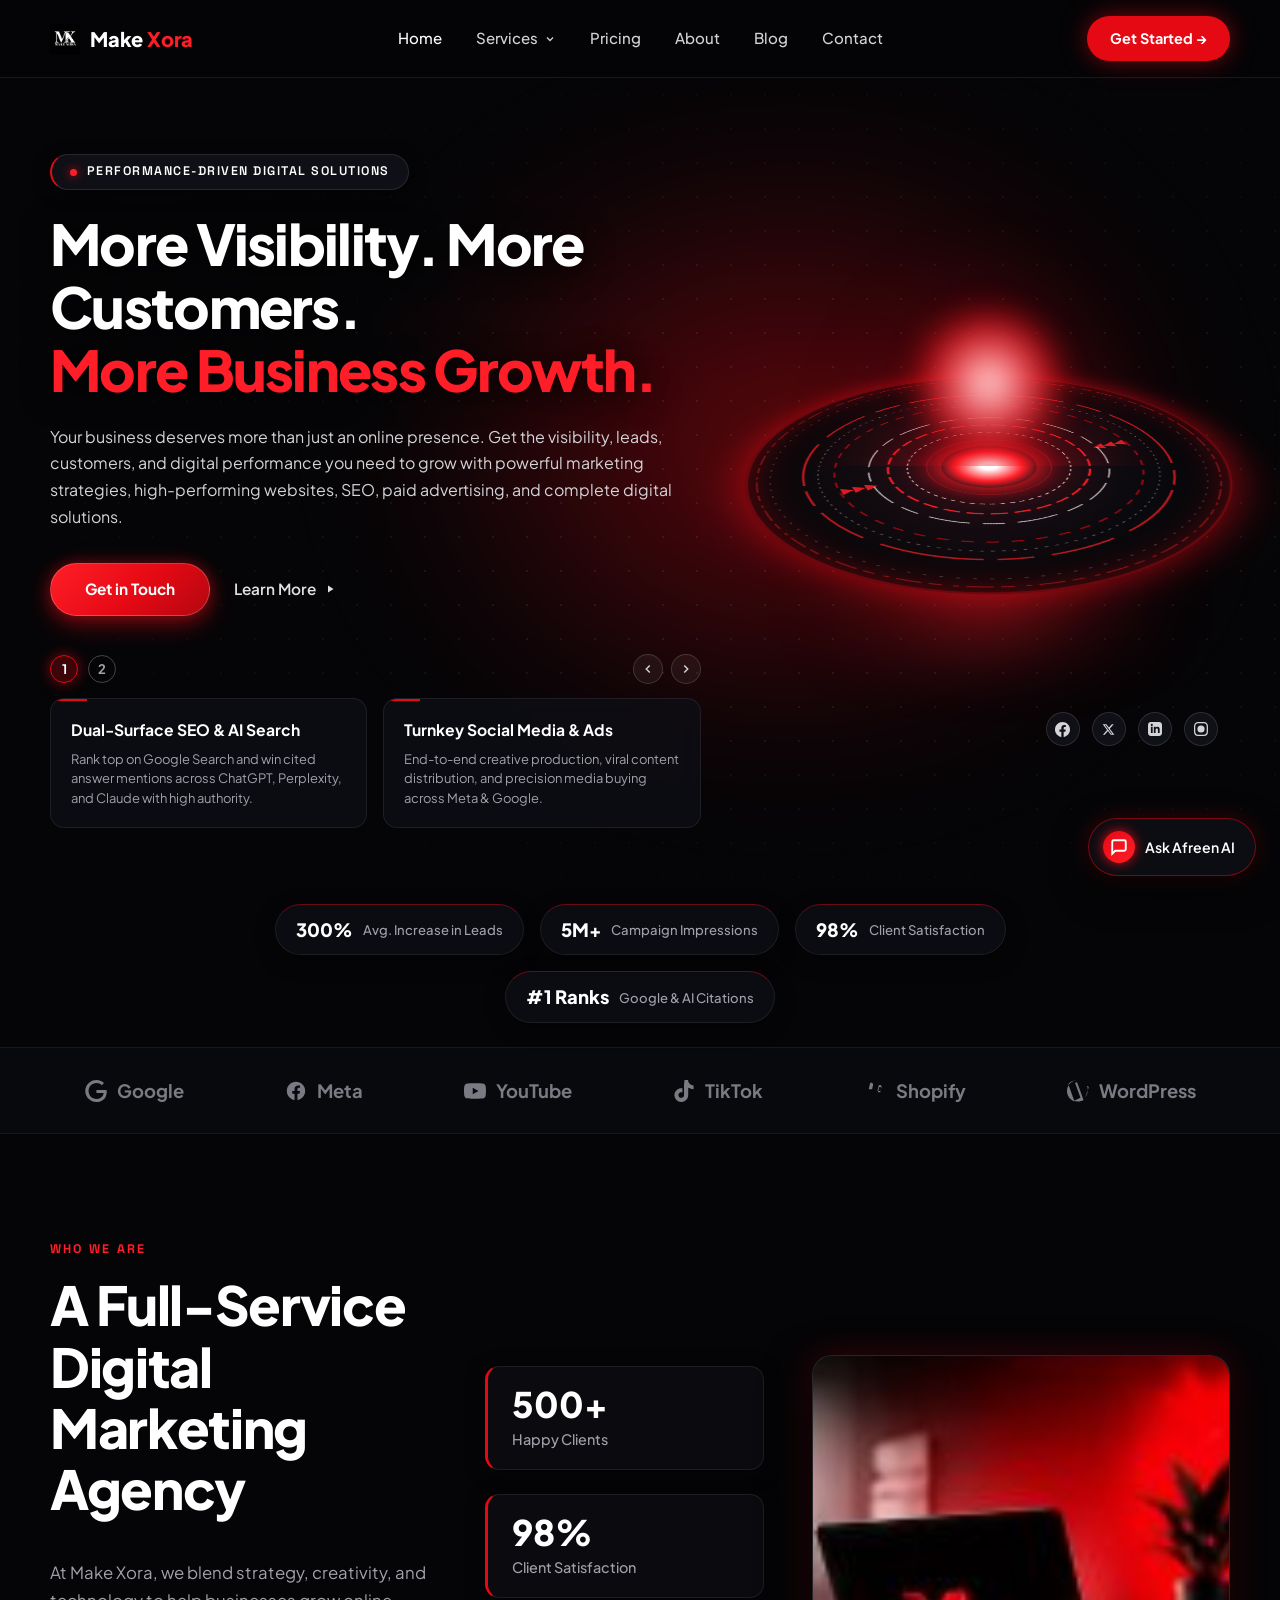
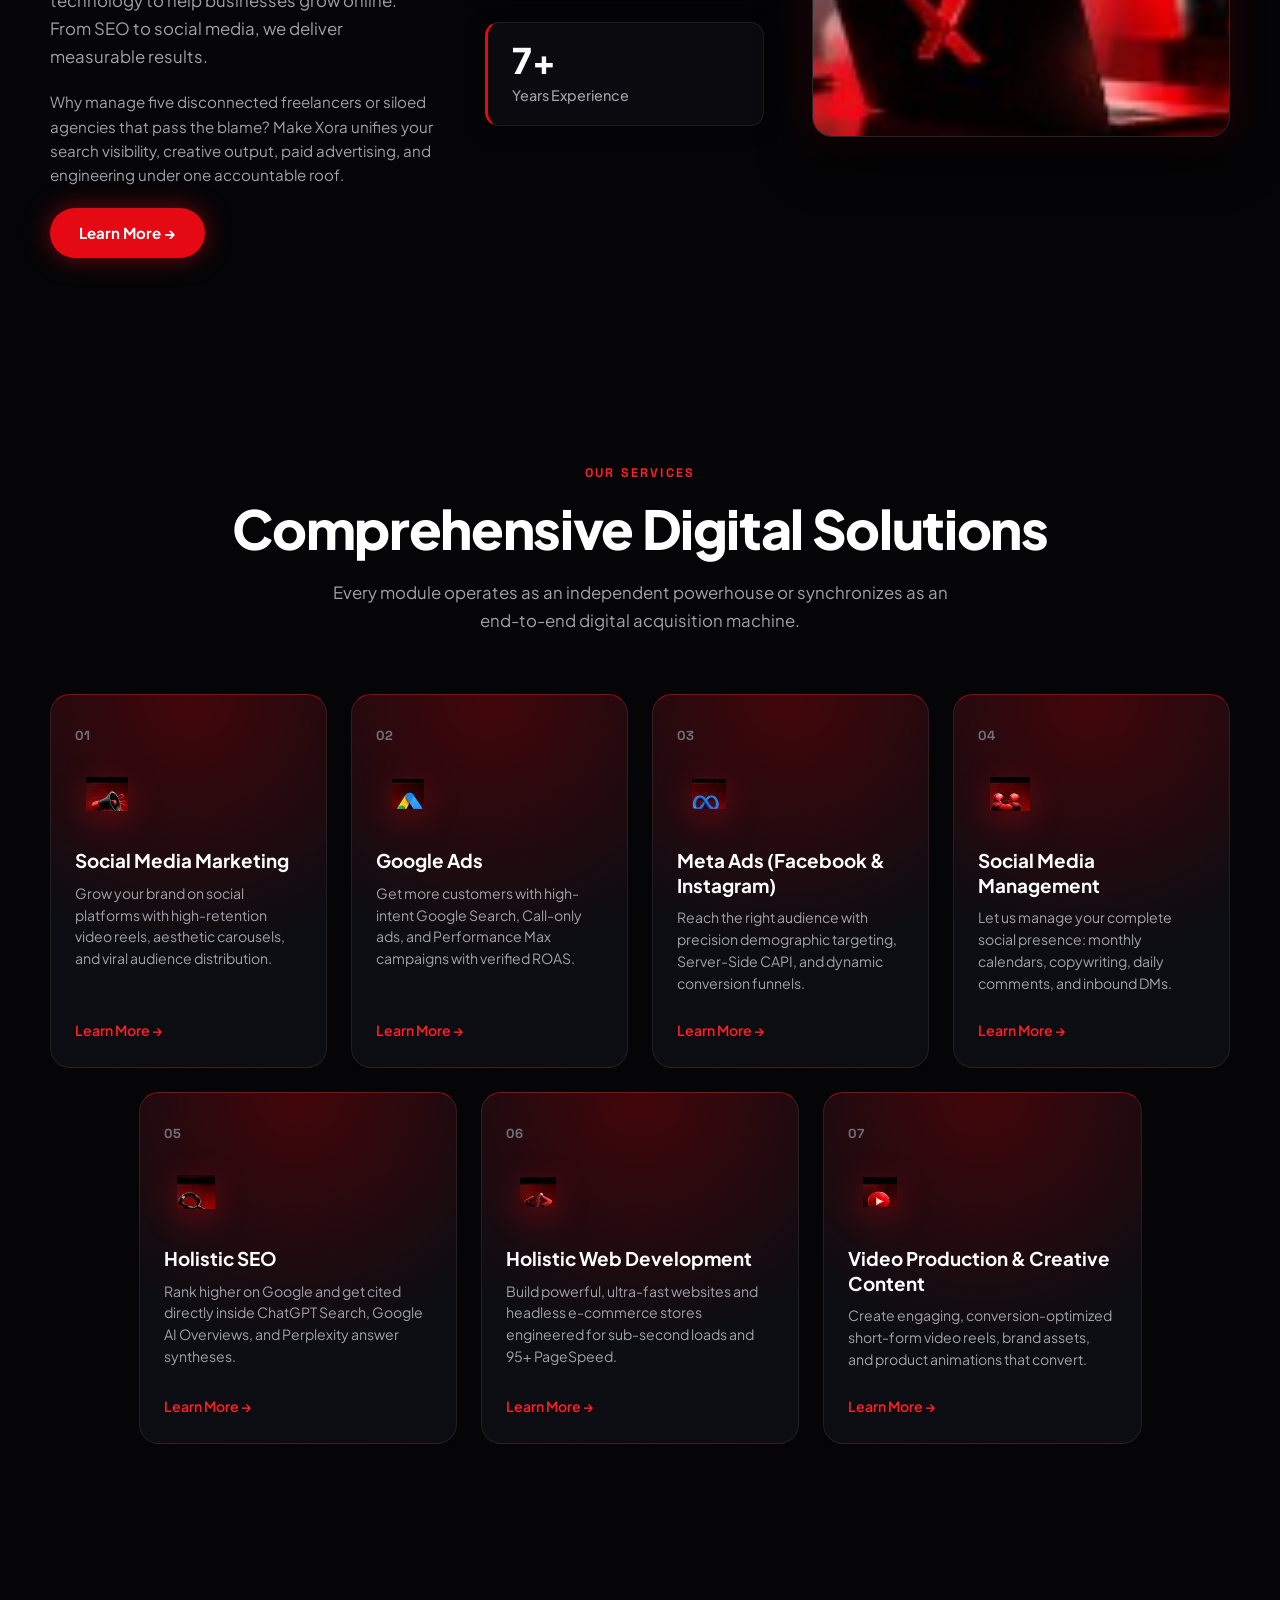
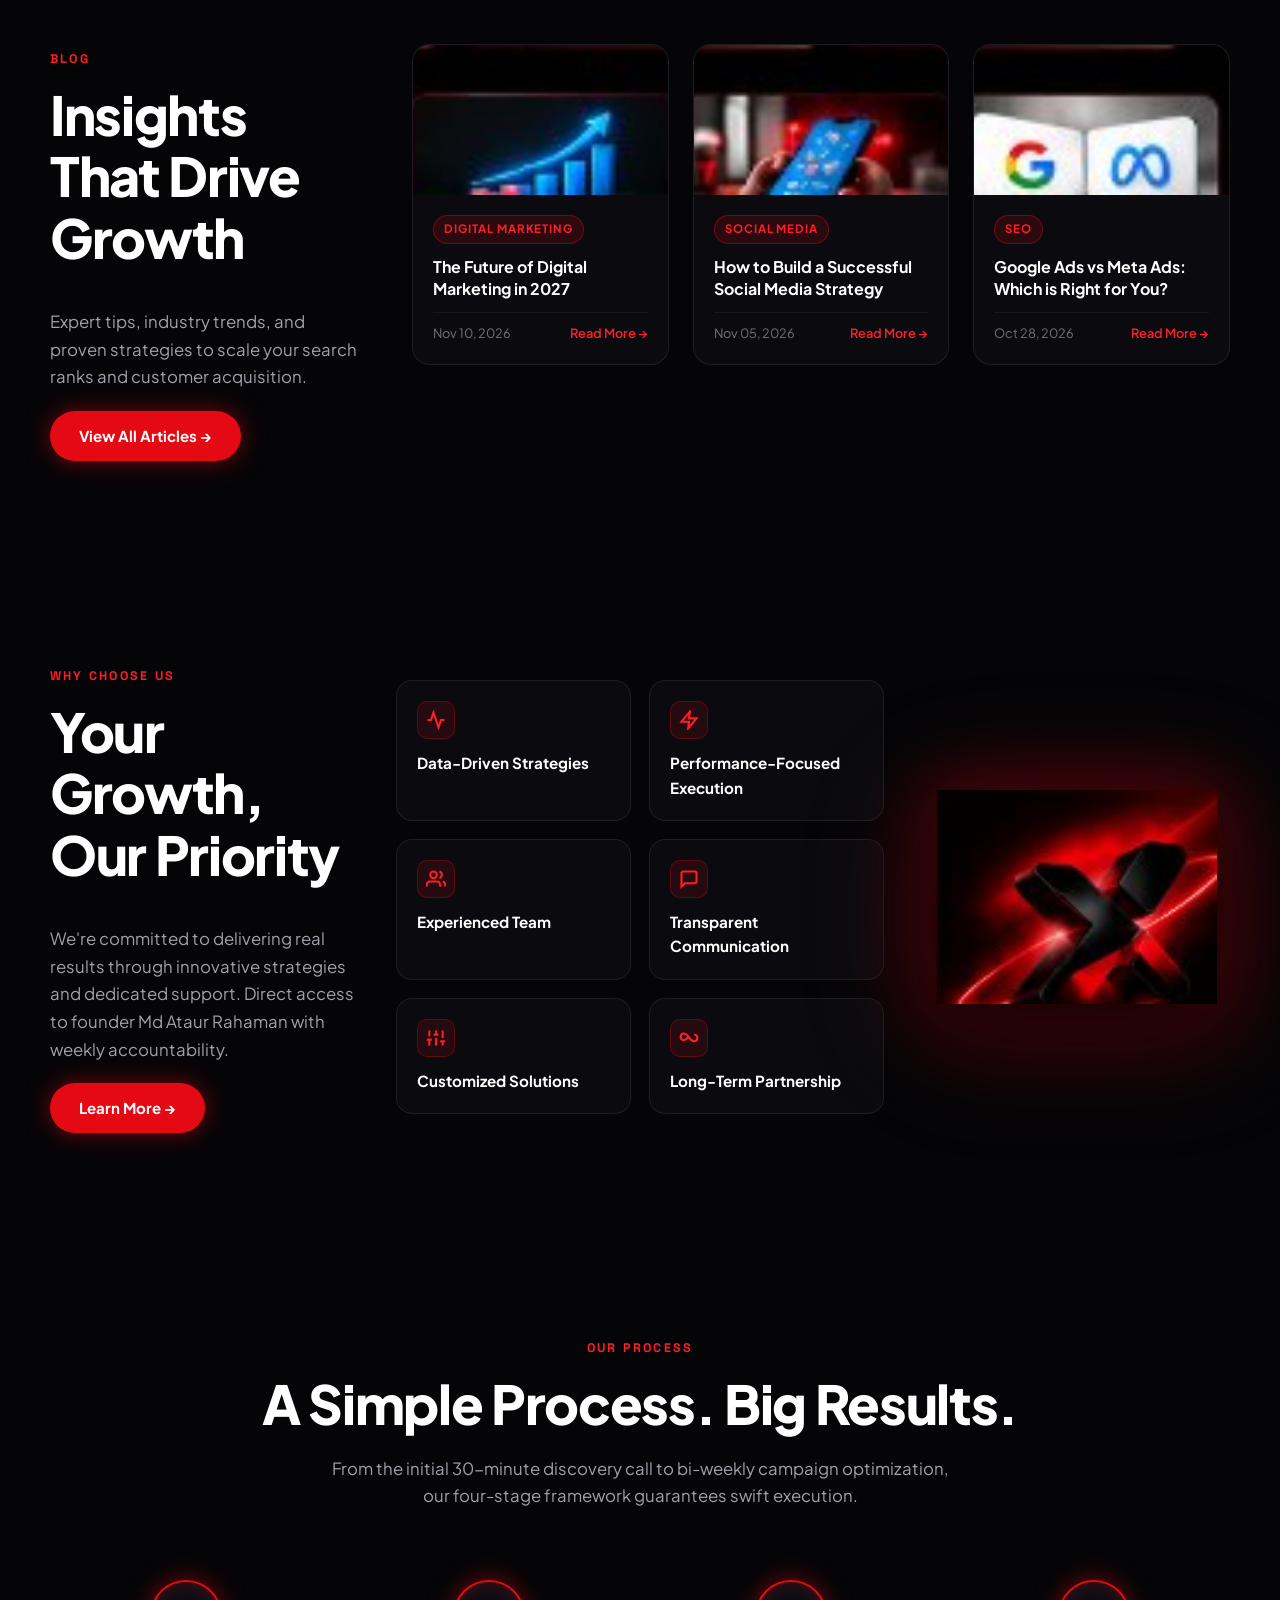
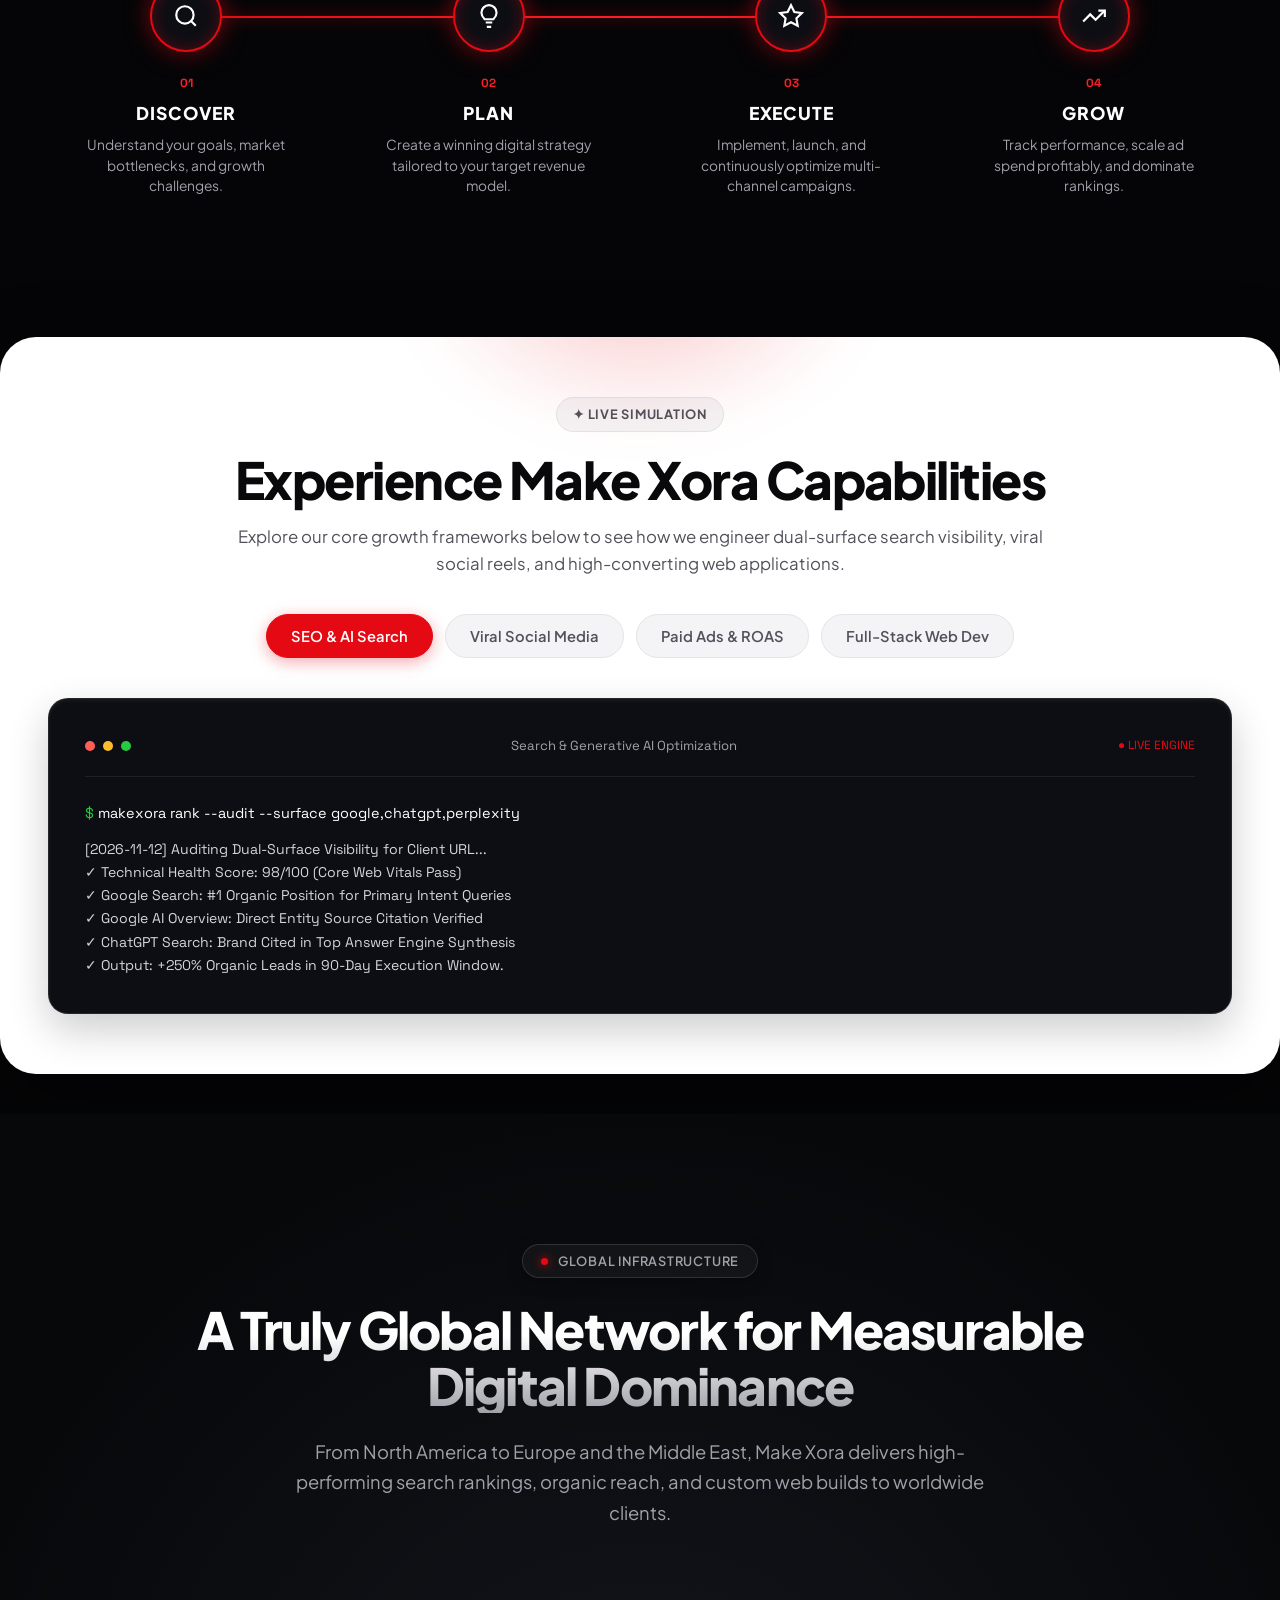
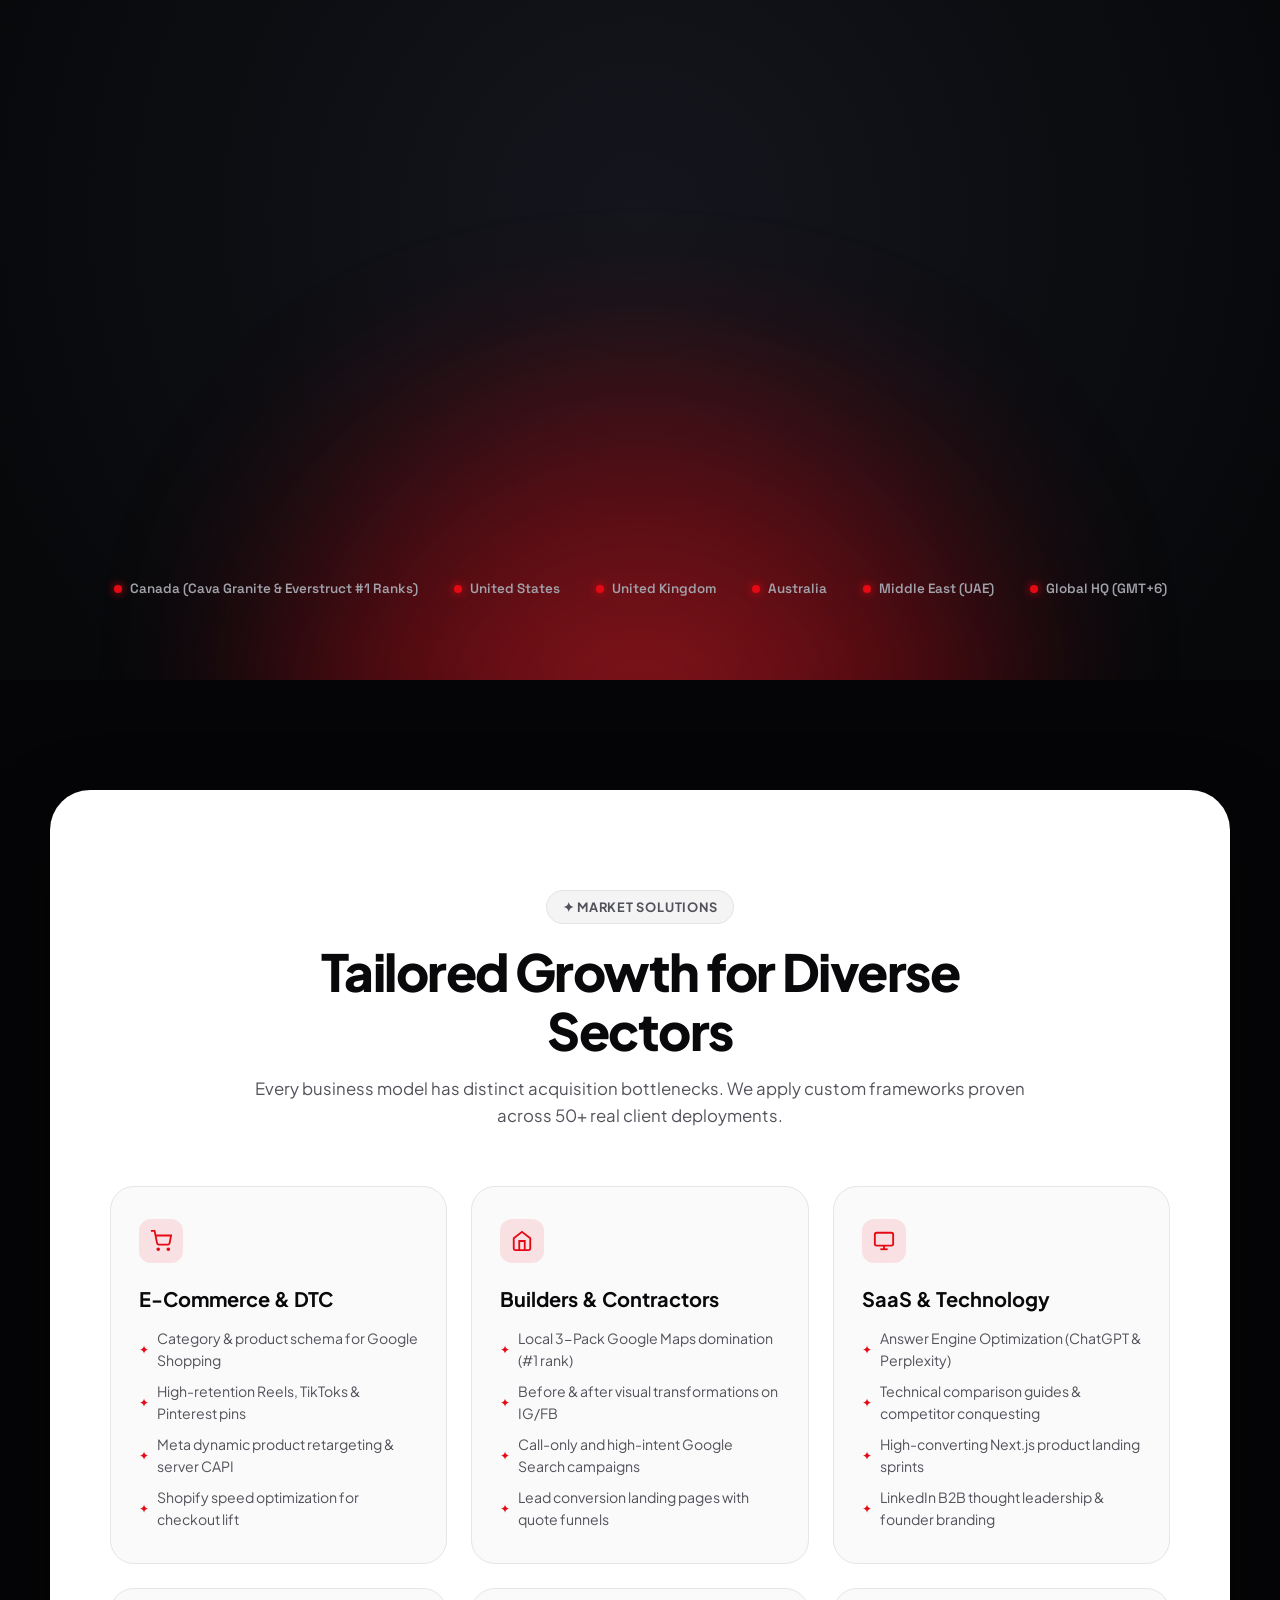
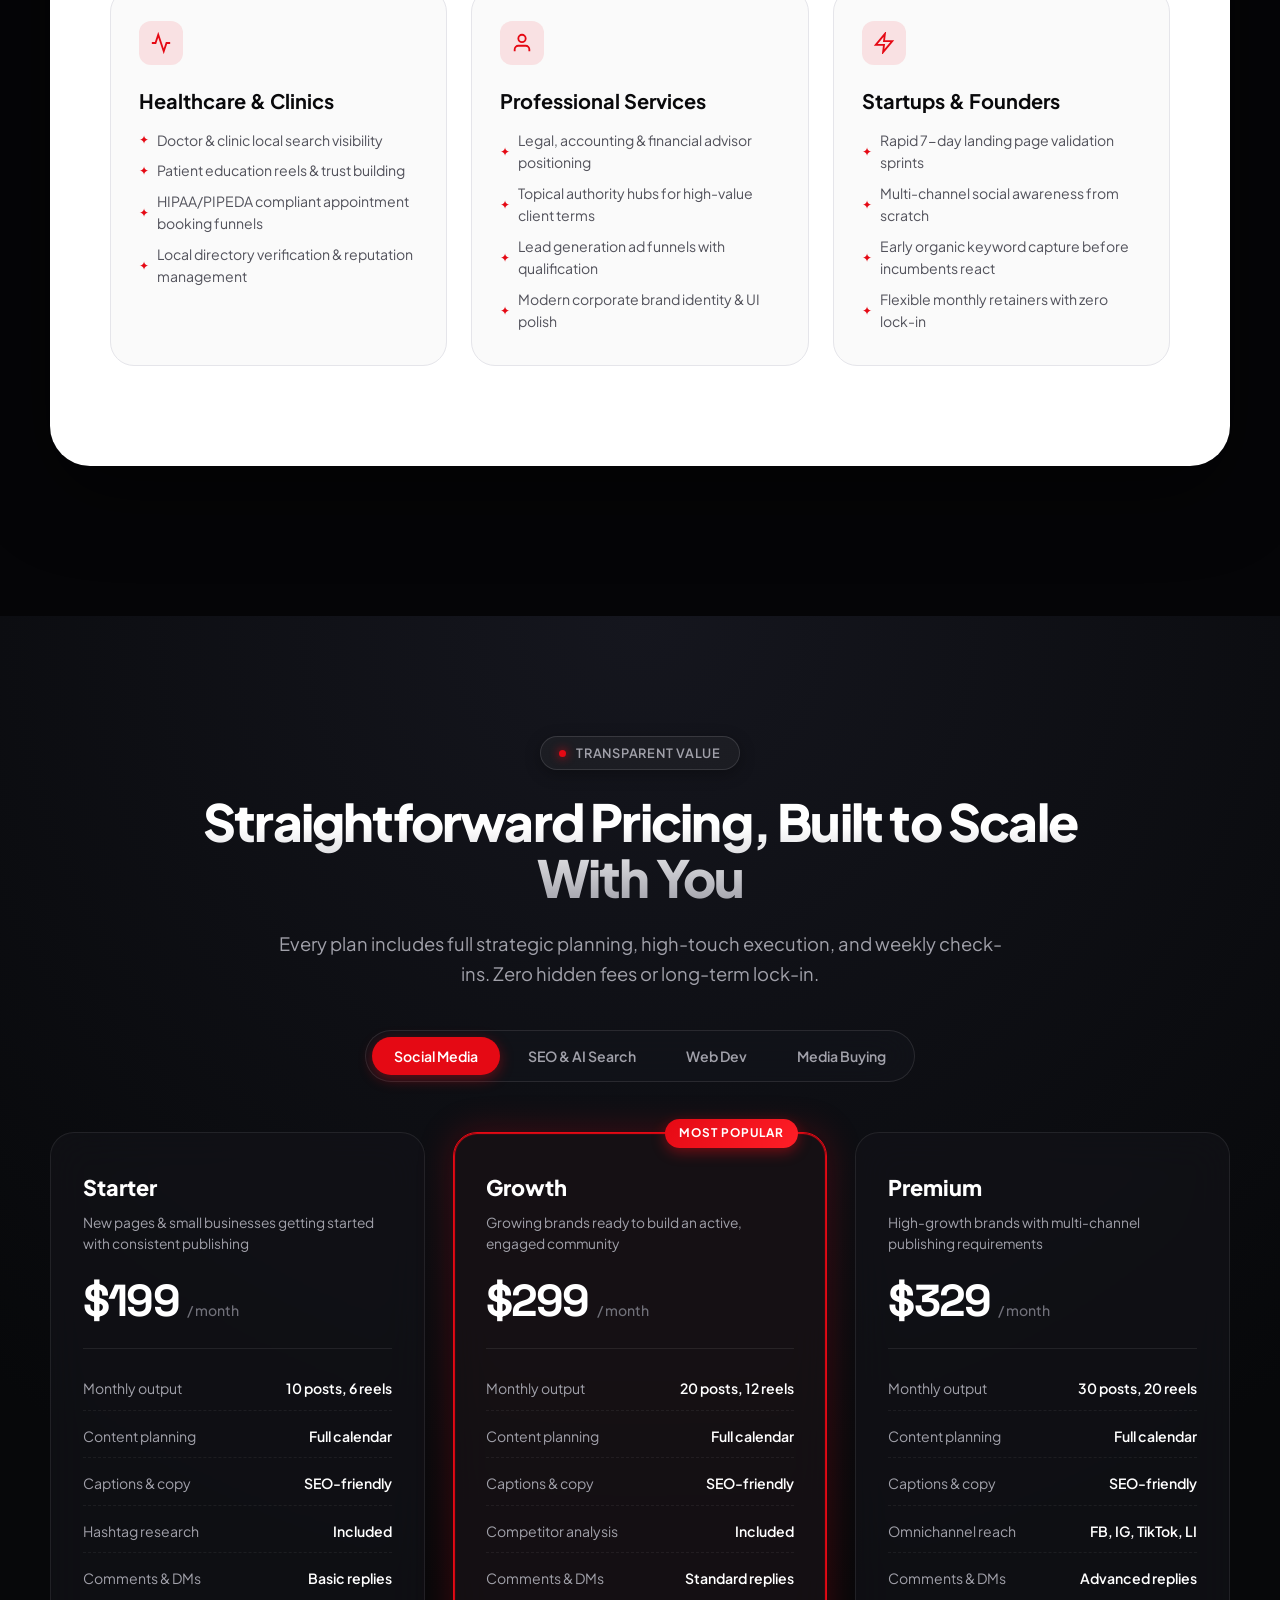
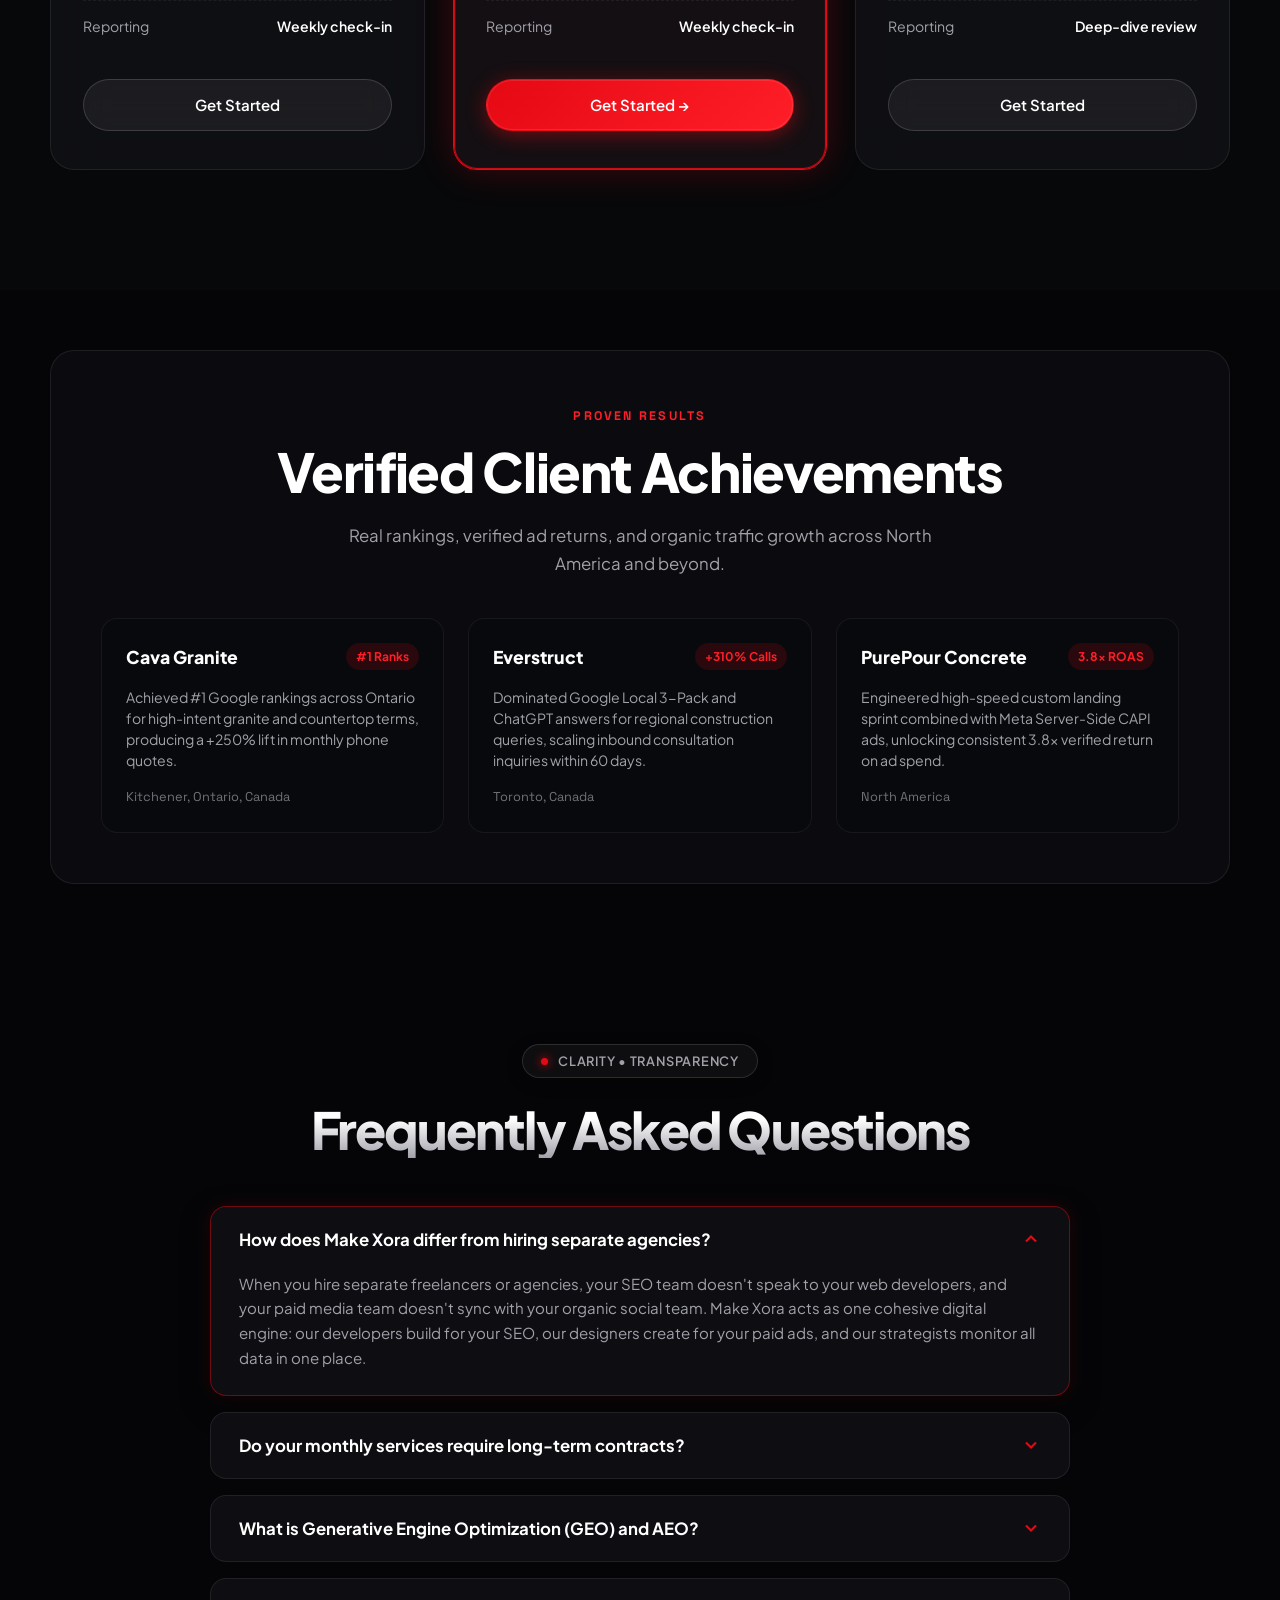
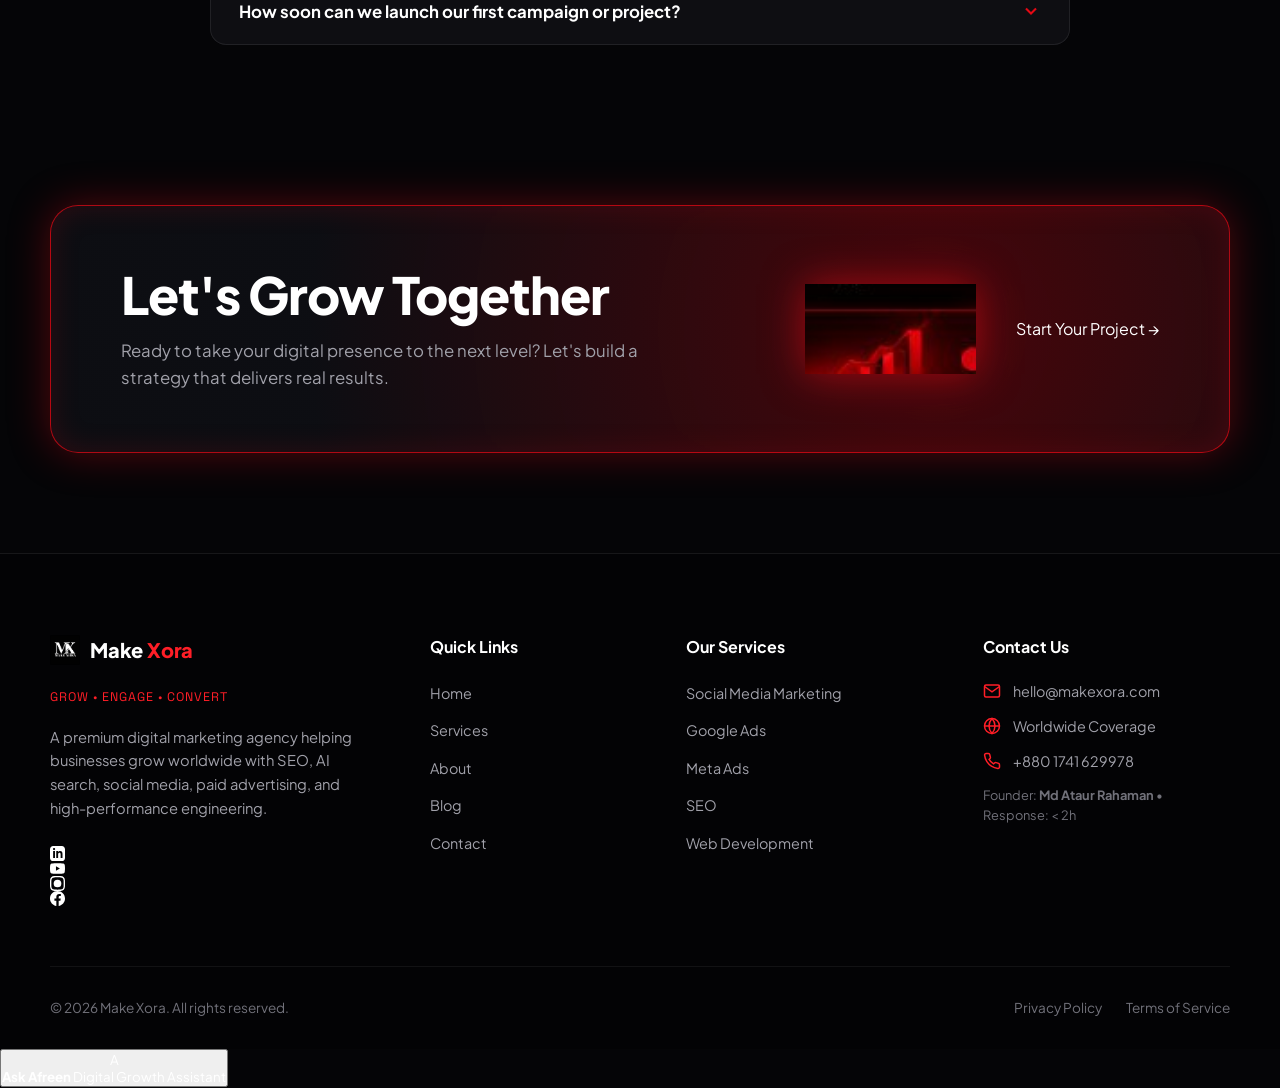
==== commit 2c9ef305: "feat: Revamp homepage hero to match futuristic cyber portal layout in black, red & white" ====
--- a/index.html
+++ b/index.html
@@ -1,18 +1,22 @@
 <!DOCTYPE html>
 <html lang="en">
+
 <head>
   <meta charset="UTF-8">
   <meta name="viewport" content="width=device-width, initial-scale=1.0">
   <title>Make Xora — Digital Marketing Agency | SEO, Social Media, Ads &amp; Web Development</title>
-  <meta name="description" content="Make Xora is a premier digital marketing agency combining SEO, AI search optimization (GEO/AEO), turnkey social media management, Google &amp; Meta Ads, and full-stack web development.">
-  <meta name="keywords" content="digital marketing agency, SEO agency, AI search optimization, GEO, AEO, social media management, media buying, Google Ads, Meta Ads, web development, Make Xora">
+  <meta name="description"
+    content="Make Xora is a premier digital marketing agency combining SEO, AI search optimization (GEO/AEO), turnkey social media management, Google &amp; Meta Ads, and full-stack web development.">
+  <meta name="keywords"
+    content="digital marketing agency, SEO agency, AI search optimization, GEO, AEO, social media management, media buying, Google Ads, Meta Ads, web development, Make Xora">
   <link rel="canonical" href="https://makexora.com/">
 
   <!-- Open Graph / Meta -->
   <meta property="og:type" content="website">
   <meta property="og:url" content="https://makexora.com/">
   <meta property="og:title" content="Make Xora — Digital Marketing Agency">
-  <meta property="og:description" content="Your trusted partner for complete digital marketing solutions. SEO, social media, paid media, and engineering.">
+  <meta property="og:description"
+    content="Your trusted partner for complete digital marketing solutions. SEO, social media, paid media, and engineering.">
   <meta property="og:image" content="assets/brand/makexora-nav-logo.png">
 
   <!-- Twitter Card -->
@@ -24,25 +28,13 @@
   <!-- Google Fonts -->
   <link rel="preconnect" href="https://fonts.googleapis.com">
   <link rel="preconnect" href="https://fonts.gstatic.com" crossorigin>
-  <link href="https://fonts.googleapis.com/css2?family=Plus+Jakarta+Sans:wght@300;400;500;600;700;800;900&family=Space+Grotesk:wght@500;600;700&display=swap" rel="stylesheet">
+  <link
+    href="https://fonts.googleapis.com/css2?family=Plus+Jakarta+Sans:wght@300;400;500;600;700;800;900&family=Space+Grotesk:wght@500;600;700&display=swap"
+    rel="stylesheet">
 
   <!-- Stylesheets -->
   <link rel="stylesheet" href="assets/css/main.css">
   <link rel="stylesheet" href="assets/css/redesign.css">
-
-  <!-- Immediate Theme Engine -->
-  <script>
-    (function() {
-      try {
-        var saved = localStorage.getItem('makexora-theme');
-        if (saved === 'light') {
-          document.documentElement.setAttribute('data-theme', 'light');
-        } else {
-          document.documentElement.setAttribute('data-theme', 'dark');
-        }
-      } catch (e) {}
-    })();
-  </script>
 
   <!-- Schema.org Structured Data -->
   <script type="application/ld+json">
@@ -67,24 +59,8 @@
   }
   </script>
 </head>
+
 <body>
-
-  <!-- ==========================================================================
-       FLOATING MINI ROPE WITH LITTLE BALL THEME TOGGLE (LIGHT & DARK MODE)
-       ========================================================================== -->
-  <div class="theme-cord-wrapper" id="themeCord" aria-label="Toggle light and dark mode" role="button" tabindex="0" title="Pull or click cord to toggle Light / Dark Mode">
-    <div class="theme-cord-mount"></div>
-    <div class="theme-cord-line" id="themeCordLine"></div>
-    <div class="theme-cord-ball" id="themeCordBall">
-      <div class="theme-cord-icon theme-cord-icon-moon">
-        <svg width="12" height="12" viewBox="0 0 24 24" fill="currentColor"><path d="M21 12.79A9 9 0 1 1 11.21 3 7 7 0 0 0 21 12.79z"/></svg>
-      </div>
-      <div class="theme-cord-icon theme-cord-icon-sun">
-        <svg width="12" height="12" viewBox="0 0 24 24" fill="none" stroke="currentColor" stroke-width="2.5"><circle cx="12" cy="12" r="5"/><path d="M12 1v2M12 21v2M4.22 4.22l1.42 1.42M18.36 18.36l1.42 1.42M1 12h2M21 12h2M4.22 19.78l1.42-1.42M18.36 5.64l1.42-1.42"/></svg>
-      </div>
-    </div>
-    <div class="theme-cord-tooltip" id="themeCordTooltip">Pull Cord</div>
-  </div>
 
   <!-- ==========================================================================
        STICKY HEADER NAVIGATION (MATCHING REFERENCE MOCKUP)
@@ -101,36 +77,51 @@
         <li class="ref-nav-item">
           <a href="services.html" class="ref-nav-link">
             Services
-            <svg width="12" height="12" viewBox="0 0 24 24" fill="none" stroke="currentColor" stroke-width="2.5"><path d="M6 9l6 6 6-6"/></svg>
+            <svg width="12" height="12" viewBox="0 0 24 24" fill="none" stroke="currentColor" stroke-width="2.5">
+              <path d="M6 9l6 6 6-6" />
+            </svg>
           </a>
           <div class="ref-nav-dropdown">
             <a href="services/seo-ai-search.html" class="ref-dropdown-item">
               <span class="ref-dropdown-icon">
-                <svg width="14" height="14" viewBox="0 0 24 24" fill="none" stroke="currentColor" stroke-width="2"><circle cx="11" cy="11" r="8"/><path d="m21 21-4.3-4.3"/></svg>
+                <svg width="14" height="14" viewBox="0 0 24 24" fill="none" stroke="currentColor" stroke-width="2">
+                  <circle cx="11" cy="11" r="8" />
+                  <path d="m21 21-4.3-4.3" />
+                </svg>
               </span>
               <span>SEO &amp; AI Search</span>
             </a>
             <a href="services/social-media.html" class="ref-dropdown-item">
               <span class="ref-dropdown-icon">
-                <svg width="14" height="14" viewBox="0 0 24 24" fill="none" stroke="currentColor" stroke-width="2"><path d="M18 2h-3a5 5 0 0 0-5 5v3H7v4h3v8h4v-8h3l1-4h-4V7a1 1 0 0 1 1-1h3z"/></svg>
+                <svg width="14" height="14" viewBox="0 0 24 24" fill="none" stroke="currentColor" stroke-width="2">
+                  <path d="M18 2h-3a5 5 0 0 0-5 5v3H7v4h3v8h4v-8h3l1-4h-4V7a1 1 0 0 1 1-1h3z" />
+                </svg>
               </span>
               <span>Social Media Management</span>
             </a>
             <a href="services/paid-advertising.html" class="ref-dropdown-item">
               <span class="ref-dropdown-icon">
-                <svg width="14" height="14" viewBox="0 0 24 24" fill="none" stroke="currentColor" stroke-width="2"><path d="M12 2v20M17 5H9.5a3.5 3.5 0 0 0 0 7h5a3.5 3.5 0 0 1 0 7H6"/></svg>
+                <svg width="14" height="14" viewBox="0 0 24 24" fill="none" stroke="currentColor" stroke-width="2">
+                  <path d="M12 2v20M17 5H9.5a3.5 3.5 0 0 0 0 7h5a3.5 3.5 0 0 1 0 7H6" />
+                </svg>
               </span>
               <span>Media Buying &amp; Ads</span>
             </a>
             <a href="services/web-development.html" class="ref-dropdown-item">
               <span class="ref-dropdown-icon">
-                <svg width="14" height="14" viewBox="0 0 24 24" fill="none" stroke="currentColor" stroke-width="2"><polyline points="16 18 22 12 16 6"/><polyline points="8 6 2 12 8 18"/></svg>
+                <svg width="14" height="14" viewBox="0 0 24 24" fill="none" stroke="currentColor" stroke-width="2">
+                  <polyline points="16 18 22 12 16 6" />
+                  <polyline points="8 6 2 12 8 18" />
+                </svg>
               </span>
               <span>Full-Stack Web Dev</span>
             </a>
             <a href="services/content-strategy.html" class="ref-dropdown-item">
               <span class="ref-dropdown-icon">
-                <svg width="14" height="14" viewBox="0 0 24 24" fill="none" stroke="currentColor" stroke-width="2"><path d="M14 2H6a2 2 0 0 0-2 2v16a2 2 0 0 0 2 2h12a2 2 0 0 0 2-2V8z"/><polyline points="14 2 14 8 20 8"/></svg>
+                <svg width="14" height="14" viewBox="0 0 24 24" fill="none" stroke="currentColor" stroke-width="2">
+                  <path d="M14 2H6a2 2 0 0 0-2 2v16a2 2 0 0 0 2 2h12a2 2 0 0 0 2-2V8z" />
+                  <polyline points="14 2 14 8 20 8" />
+                </svg>
               </span>
               <span>Content &amp; Creative</span>
             </a>
@@ -148,16 +139,23 @@
         Get Started &rarr;
       </a>
       <button class="ref-mobile-nav-toggle" aria-label="Open mobile navigation">
-        <svg width="24" height="24" viewBox="0 0 24 24" fill="none" stroke="currentColor" stroke-width="2"><line x1="3" y1="12" x2="21" y2="12"/><line x1="3" y1="6" x2="21" y2="6"/><line x1="3" y1="18" x2="21" y2="18"/></svg>
+        <svg width="24" height="24" viewBox="0 0 24 24" fill="none" stroke="currentColor" stroke-width="2">
+          <line x1="3" y1="12" x2="21" y2="12" />
+          <line x1="3" y1="6" x2="21" y2="6" />
+          <line x1="3" y1="18" x2="21" y2="18" />
+        </svg>
       </button>
     </div>
   </header>
 
   <!-- Mobile Drawer -->
-  <div class="mobile-drawer" id="mobileDrawer" style="position: fixed; top: 0; right: -100%; width: 300px; height: 100vh; background: #0c0d12; border-left: 1px solid rgba(255,255,255,0.1); padding: 32px 24px; z-index: 1001; transition: right 0.35s ease;">
+  <div class="mobile-drawer" id="mobileDrawer"
+    style="position: fixed; top: 0; right: -100%; width: 300px; height: 100vh; background: #0c0d12; border-left: 1px solid rgba(255,255,255,0.1); padding: 32px 24px; z-index: 1001; transition: right 0.35s ease;">
     <div style="display: flex; justify-content: space-between; align-items: center; margin-bottom: 32px;">
-      <span style="font-weight: 800; font-size: 1.15rem; color: #fff;">Make <span class="ref-text-red">Xora</span></span>
-      <button id="drawerClose" style="background: none; border: none; color: #fff; font-size: 1.6rem; cursor: pointer;">&times;</button>
+      <span style="font-weight: 800; font-size: 1.15rem; color: #fff;">Make <span
+          class="ref-text-red">Xora</span></span>
+      <button id="drawerClose"
+        style="background: none; border: none; color: #fff; font-size: 1.6rem; cursor: pointer;">&times;</button>
     </div>
     <div style="display: flex; flex-direction: column; gap: 18px; font-size: 1rem;">
       <a href="index.html" style="color: #fff; text-decoration: none;">Home</a>
@@ -175,96 +173,213 @@
 
   <main>
     <!-- ==========================================================================
-         HERO SECTION (EXPANSIVE BACKGROUND ANIMATION + MONUMENTAL HEADLINE)
+         HERO SECTION (FUTURISTIC 2-COLUMN SPLIT — REFERENCE DESIGN)
+         Left: Content, CTAs, Stepper, 2 Frosted Feature Cards
+         Right: 3D Holographic Cyber Portal Energy Disc & Social Media Pills
          ========================================================================== -->
     <section class="ref-hero-section">
-      <!-- Full Area Expansive Background Animation (Covering Entire Hero) -->
-      <div class="ref-hero-bg-stage">
-        <div class="ref-hero-bg-glow-core"></div>
-        <div class="ref-hero-bg-ring-main"></div>
-        <div class="ref-hero-bg-ring-outer"></div>
-        <div class="ref-hero-bg-ring-subtle"></div>
-      </div>
-
-      <!-- Center Hero Content Architecture -->
-      <div class="ref-hero-center-content">
-        <!-- Eyebrow Pill -->
-        <div class="ref-hero-eyebrow-badge">
-          <span class="ref-hero-stat-dot"></span>
-          <span>Performance Campaigns &bull; Unified Digital Growth</span>
-        </div>
-
-        <!-- Headline -->
-        <h1 class="ref-hero-main-title">
-          More Visibility. More Customers.<br>
-          <span class="ref-text-red">More Business Growth.</span>
-        </h1>
-
-        <!-- Subheadline -->
-        <p class="ref-hero-main-desc">
-          Your business deserves more than just an online presence. Get the visibility, leads, customers, and digital performance you need to grow with powerful marketing strategies, high-performing websites, SEO, paid advertising, and complete digital solutions.
-        </p>
-
-        <!-- CTA Buttons -->
-        <div class="ref-hero-cta-group">
-          <a href="contact.html" class="ref-btn-primary ref-btn-lg">
-            Let's Discuss Your Project &rarr;
-          </a>
-          <a href="#services" class="ref-btn-secondary ref-btn-lg">
-            Explore All Services
-          </a>
-        </div>
-
-        <!-- Trust & Performance Badges Strip -->
-        <div class="ref-hero-trust-strip">
-          <div class="ref-hero-trust-item">
-            <span class="ref-trust-num">300%</span>
-            <span class="ref-trust-lbl">Avg. Increase in Leads</span>
-          </div>
-          <div class="ref-hero-trust-item">
-            <span class="ref-trust-num">5M+</span>
-            <span class="ref-trust-lbl">Campaign Impressions</span>
-          </div>
-          <div class="ref-hero-trust-item">
-            <span class="ref-trust-num">98%</span>
-            <span class="ref-trust-lbl">Client Satisfaction</span>
-          </div>
-          <div class="ref-hero-trust-item">
-            <span class="ref-trust-num">#1 Ranks</span>
-            <span class="ref-trust-lbl">Google &amp; AI Citations</span>
-          </div>
-        </div>
-      </div>
-
-      <!-- Sub-Hero Horizontal Bar -->
-      <div class="ref-subhero-bar" style="width: 100%;">
-        <div class="ref-subhero-tagline-col">
-          <div class="ref-subhero-tagline">STRATEGY. CREATIVITY. PERFORMANCE.</div>
-          <div class="ref-subhero-desc">Your trusted partner for complete digital marketing solutions.</div>
-        </div>
-
-        <div class="ref-subhero-actions">
-          <div class="ref-subhero-socials">
-            <a href="https://linkedin.com/company/makexora" target="_blank" rel="noopener" class="ref-subhero-social-btn" aria-label="LinkedIn">
-              <svg width="15" height="15" viewBox="0 0 24 24" fill="currentColor"><path d="M19 0h-14c-2.761 0-5 2.239-5 5v14c0 2.761 2.239 5 5 5h14c2.762 0 5-2.239 5-5v-14c0-2.761-2.238-5-5-5zm-11 19h-3v-11h3v11zm-1.5-12.268c-.966 0-1.75-.79-1.75-1.764s.784-1.764 1.75-1.764 1.75.79 1.75 1.764-.783 1.764-1.75 1.764zm13.5 12.268h-3v-5.604c0-3.368-4-3.113-4 0v5.604h-3v-11h3v1.765c1.396-2.586 7-2.777 7 2.476v6.759z"/></svg>
+      <!-- Ambient Background Glow & Topography Grid -->
+      <div class="ref-hero-ambient-bg">
+        <div class="ref-hero-radial-glow"></div>
+        <div class="ref-hero-mesh-grid"></div>
+      </div>
+
+      <div class="ref-hero-split-container">
+        <!-- LEFT COLUMN: Content & Feature Cards -->
+        <div class="ref-hero-col-left">
+          <!-- Eyebrow Pill -->
+          <div class="ref-hero-badge-pill">
+            <span class="ref-hero-pulse-dot"></span>
+            <span>Performance-Driven Digital Solutions</span>
+          </div>
+
+          <!-- Monumental Headline -->
+          <h1 class="ref-hero-headline">
+            More Visibility. More Customers.<br>
+            <span class="ref-text-red">More Business Growth.</span>
+          </h1>
+
+          <!-- Subheadline Description -->
+          <p class="ref-hero-lead-text">
+            Your business deserves more than just an online presence. Get the visibility, leads, customers, and digital
+            performance you need to grow with powerful marketing strategies, high-performing websites, SEO, paid
+            advertising, and complete digital solutions.
+          </p>
+
+          <!-- Action Buttons -->
+          <div class="ref-hero-actions-row">
+            <a href="contact.html" class="ref-btn-pill-primary">
+              Get in Touch
             </a>
-            <a href="https://youtube.com/@makexora" target="_blank" rel="noopener" class="ref-subhero-social-btn" aria-label="YouTube">
-              <svg width="15" height="15" viewBox="0 0 24 24" fill="currentColor"><path d="M23.498 6.186a3.016 3.016 0 0 0-2.122-2.136C19.505 3.545 12 3.545 12 3.545s-7.505 0-9.377.505A3.017 3.017 0 0 0 .502 6.186C0 8.07 0 12 0 12s0 3.93.502 5.814a3.016 3.016 0 0 0 2.122 2.136c1.871.505 9.376.505 9.376.505s7.505 0 9.377-.505a3.015 3.015 0 0 0 2.122-2.136C24 15.93 24 12 24 12s0-3.93-.502-5.814zM9.545 15.568V8.432L15.818 12l-6.273 3.568z"/></svg>
+            <a href="#services" class="ref-hero-link-arrow">
+              <span>Learn More</span>
+              <svg width="12" height="12" viewBox="0 0 24 24" fill="currentColor">
+                <path d="M8 5v14l11-7z" />
+              </svg>
             </a>
-            <a href="https://instagram.com/makexora" target="_blank" rel="noopener" class="ref-subhero-social-btn" aria-label="Instagram">
-              <svg width="15" height="15" viewBox="0 0 24 24" fill="currentColor"><path d="M12 2.163c3.204 0 3.584.012 4.85.07 3.252.148 4.771 1.691 4.919 4.919.058 1.265.069 1.645.069 4.849 0 3.205-.012 3.584-.069 4.849-.149 3.225-1.664 4.771-4.919 4.919-1.266.058-1.644.07-4.85.07-3.204 0-3.584-.012-4.849-.07-3.26-.149-4.771-1.699-4.919-4.92-.058-1.265-.07-1.644-.07-4.849 0-3.204.013-3.583.07-4.849.149-3.227 1.664-4.771 4.919-4.919 1.266-.057 1.645-.069 4.849-.069zM12 0C8.741 0 8.333.014 7.053.072 2.695.272.273 2.69.073 7.052.014 8.333 0 8.741 0 12c0 3.259.014 3.668.072 4.948.2 4.358 2.618 6.78 6.98 6.98C8.333 23.986 8.741 24 12 24c3.259 0 3.668-.014 4.948-.072 4.354-.2 6.782-2.618 6.979-6.98.059-1.28.073-1.689.073-4.948 0-3.259-.014-3.667-.072-4.947-.196-4.354-2.617-6.78-6.979-6.98C15.668.014 15.259 0 12 0zm0 5.838a6.162 6.162 0 100 12.324 6.162 6.162 0 000-12.324z"/></svg>
+          </div>
+
+          <!-- Feature Cards Carousel / Stepper -->
+          <div class="ref-hero-cards-stepper">
+            <!-- Stepper Indicators & Controls -->
+            <div class="ref-stepper-header">
+              <div class="ref-stepper-pages">
+                <button type="button" class="ref-step-indicator active" id="heroStep1" data-step="1" aria-label="Slide 1">
+                  1
+                </button>
+                <button type="button" class="ref-step-indicator" id="heroStep2" data-step="2" aria-label="Slide 2">
+                  2
+                </button>
+              </div>
+
+              <div class="ref-stepper-arrows">
+                <button type="button" class="ref-arrow-btn" id="heroPrevBtn" aria-label="Previous Slide">
+                  <svg width="14" height="14" viewBox="0 0 24 24" fill="none" stroke="currentColor" stroke-width="2.5">
+                    <path d="M15 18l-6-6 6-6" />
+                  </svg>
+                </button>
+                <button type="button" class="ref-arrow-btn" id="heroNextBtn" aria-label="Next Slide">
+                  <svg width="14" height="14" viewBox="0 0 24 24" fill="none" stroke="currentColor" stroke-width="2.5">
+                    <path d="M9 18l6-6-6-6" />
+                  </svg>
+                </button>
+              </div>
+            </div>
+
+            <!-- Slide 1 Cards -->
+            <div class="ref-hero-cards-deck" id="heroCardDeck1">
+              <a href="services/seo-ai-search.html" class="ref-hero-frosted-card">
+                <div class="ref-card-glow-bar"></div>
+                <h3 class="ref-card-title">Dual-Surface SEO &amp; AI Search</h3>
+                <p class="ref-card-desc">
+                  Rank top on Google Search and win cited answer mentions across ChatGPT, Perplexity, and Claude with high authority.
+                </p>
+              </a>
+              <a href="services/social-media.html" class="ref-hero-frosted-card">
+                <div class="ref-card-glow-bar"></div>
+                <h3 class="ref-card-title">Turnkey Social Media &amp; Ads</h3>
+                <p class="ref-card-desc">
+                  End-to-end creative production, viral content distribution, and precision media buying across Meta &amp; Google.
+                </p>
+              </a>
+            </div>
+
+            <!-- Slide 2 Cards -->
+            <div class="ref-hero-cards-deck" id="heroCardDeck2" style="display: none;">
+              <a href="services/web-development.html" class="ref-hero-frosted-card">
+                <div class="ref-card-glow-bar"></div>
+                <h3 class="ref-card-title">Full-Stack Web Development</h3>
+                <p class="ref-card-desc">
+                  Ultra-fast, high-converting digital flagships and interactive bespoke applications engineered for conversion.
+                </p>
+              </a>
+              <a href="services/media-buying.html" class="ref-hero-frosted-card">
+                <div class="ref-card-glow-bar"></div>
+                <h3 class="ref-card-title">Omnichannel Growth Engine</h3>
+                <p class="ref-card-desc">
+                  Synchronized paid acquisition, conversion-rate optimization, and scalable pipeline attribution for maximum ROI.
+                </p>
+              </a>
+            </div>
+          </div>
+        </div>
+
+        <!-- RIGHT COLUMN: 3D HOLOGRAPHIC CYBER PORTAL & SOCIAL PILLS -->
+        <div class="ref-hero-col-right">
+          <!-- 3D Holographic Cyber Portal Stage -->
+          <div class="ref-portal-stage" aria-hidden="true">
+            <!-- Volumetric Light Beam & Levitating Energy Orb -->
+            <div class="ref-portal-volumetric-beam"></div>
+            <div class="ref-portal-energy-orb"></div>
+
+            <!-- 3D Tilted Disc Plane -->
+            <div class="ref-portal-disc-plane">
+              <!-- Outer Glowing Horizon Disc Rim -->
+              <div class="ref-disc-base-rim"></div>
+
+              <!-- Outer Tech Notched HUD Ring with Reference Chevrons (<<<) -->
+              <svg class="ref-disc-svg ref-disc-ring-outer" viewBox="0 0 600 600" fill="none">
+                <circle cx="300" cy="300" r="286" stroke="rgba(255, 30, 39, 0.45)" stroke-width="2" stroke-dasharray="14 8 28 8 6 12" />
+                <circle cx="300" cy="300" r="270" stroke="rgba(255, 255, 255, 0.22)" stroke-width="1.5" stroke-dasharray="4 14" />
+                <!-- Sci-fi Chevron Arrows (<<<) exactly as in reference mockup -->
+                <g fill="rgba(255, 30, 39, 0.85)">
+                  <polygon points="460,292 445,300 460,308" />
+                  <polygon points="475,292 460,300 475,308" />
+                  <polygon points="490,292 475,300 490,308" />
+                  <polygon points="140,292 155,300 140,308" />
+                  <polygon points="125,292 140,300 125,308" />
+                  <polygon points="110,292 125,300 110,308" />
+                </g>
+              </svg>
+
+              <!-- Middle Segmented Ring with Data Ticks -->
+              <svg class="ref-disc-svg ref-disc-ring-mid" viewBox="0 0 600 600" fill="none">
+                <circle cx="300" cy="300" r="230" stroke="rgba(255, 30, 39, 0.7)" stroke-width="3" stroke-dasharray="80 20 40 15 120 25" />
+                <circle cx="300" cy="300" r="212" stroke="rgba(255, 255, 255, 0.35)" stroke-width="1.5" stroke-dasharray="4 8" />
+                <circle cx="300" cy="300" r="192" stroke="rgba(229, 9, 20, 0.65)" stroke-width="2.5" stroke-dasharray="14 14" />
+              </svg>
+
+              <!-- Inner Aperture & Orbiting HUD Tracks -->
+              <svg class="ref-disc-svg ref-disc-ring-inner" viewBox="0 0 600 600" fill="none">
+                <circle cx="300" cy="300" r="150" stroke="rgba(255, 255, 255, 0.7)" stroke-width="2" stroke-dasharray="50 15 25 15" />
+                <circle cx="300" cy="300" r="126" stroke="rgba(255, 30, 39, 0.95)" stroke-width="3" stroke-dasharray="20 8" />
+                <circle cx="300" cy="300" r="102" stroke="rgba(255, 255, 255, 0.85)" stroke-width="1.5" stroke-dasharray="6 6" />
+                <circle cx="300" cy="300" r="78" stroke="rgba(255, 30, 39, 0.5)" stroke-width="1" />
+              </svg>
+
+              <!-- Intense Ruby Red Reactor Core -->
+              <div class="ref-disc-core-flare"></div>
+            </div>
+          </div>
+
+          <!-- Bottom-Right Social Media Icon Pills (Matching Reference Layout) -->
+          <div class="ref-hero-social-row">
+            <a href="https://facebook.com/makexora" target="_blank" rel="noopener" class="ref-hero-social-pill" aria-label="Facebook">
+              <svg width="15" height="15" viewBox="0 0 24 24" fill="currentColor">
+                <path d="M24 12.073C24 5.405 18.627 0 12 0S0 5.405 0 12.073C0 18.1 4.388 23.094 10.125 24v-8.437H7.078v-3.49h3.047V9.41c0-3.025 1.792-4.697 4.533-4.697 1.312 0 2.686.236 2.686.236v2.97h-1.514c-1.491 0-1.956.93-1.956 1.885v2.268h3.328l-.532 3.49h-2.796V24C19.612 23.094 24 18.1 24 12.073z" />
+              </svg>
             </a>
-            <a href="https://facebook.com/makexora" target="_blank" rel="noopener" class="ref-subhero-social-btn" aria-label="Facebook">
-              <svg width="15" height="15" viewBox="0 0 24 24" fill="currentColor"><path d="M24 12.073C24 5.405 18.627 0 12 0S0 5.405 0 12.073C0 18.1 4.388 23.094 10.125 24v-8.437H7.078v-3.49h3.047V9.41c0-3.025 1.792-4.697 4.533-4.697 1.312 0 2.686.236 2.686.236v2.97h-1.514c-1.491 0-1.956.93-1.956 1.885v2.268h3.328l-.532 3.49h-2.796V24C19.612 23.094 24 18.1 24 12.073z"/></svg>
+            <a href="https://twitter.com/makexora" target="_blank" rel="noopener" class="ref-hero-social-pill" aria-label="X / Twitter">
+              <svg width="13" height="13" viewBox="0 0 24 24" fill="currentColor">
+                <path d="M18.244 2.25h3.308l-7.227 8.26 8.502 11.24H16.17l-5.214-6.817L4.99 21.75H1.68l7.73-8.835L1.254 2.25H8.08l4.713 6.231zm-1.161 17.52h1.833L7.084 4.126H5.117z" />
+              </svg>
             </a>
-          </div>
-
-          <a href="#who-we-are" class="ref-subhero-down-scroll" aria-label="Scroll to about section">
-            <svg width="18" height="18" viewBox="0 0 24 24" fill="none" stroke="currentColor" stroke-width="2.5"><path d="M12 5v14M19 12l-7 7-7-7"/></svg>
-          </a>
+            <a href="https://linkedin.com/company/makexora" target="_blank" rel="noopener" class="ref-hero-social-pill" aria-label="LinkedIn">
+              <svg width="14" height="14" viewBox="0 0 24 24" fill="currentColor">
+                <path d="M19 0h-14c-2.761 0-5 2.239-5 5v14c0 2.761 2.239 5 5 5h14c2.762 0 5-2.239 5-5v-14c0-2.761-2.238-5-5-5zm-11 19h-3v-11h3v11zm-1.5-12.268c-.966 0-1.75-.79-1.75-1.764s.784-1.764 1.75-1.764 1.75.79 1.75 1.764-.783 1.764-1.75 1.764zm13.5 12.268h-3v-5.604c0-3.368-4-3.113-4 0v5.604h-3v-11h3v1.765c1.396-2.586 7-2.777 7 2.476v6.759z" />
+              </svg>
+            </a>
+            <a href="https://instagram.com/makexora" target="_blank" rel="noopener" class="ref-hero-social-pill" aria-label="Instagram">
+              <svg width="14" height="14" viewBox="0 0 24 24" fill="currentColor">
+                <path d="M12 2.163c3.204 0 3.584.012 4.85.07 3.252.148 4.771 1.691 4.919 4.919.058 1.265.069 1.645.069 4.849 0 3.205-.012 3.584-.069 4.849-.149 3.225-1.664 4.771-4.919 4.919-1.266.058-1.644.07-4.85.07-3.204 0-3.584-.012-4.849-.07-3.26-.149-4.771-1.699-4.919-4.92-.058-1.265-.07-1.644-.07-4.849 0-3.204.013-3.583.07-4.849.149-3.227 1.664-4.771 4.919-4.919 1.266-.057 1.645-.069 4.849-.069zM12 0C8.741 0 8.333.014 7.053.072 2.695.272.273 2.69.073 7.052.014 8.333 0 8.741 0 12c0 3.259.014 3.668.072 4.948.2 4.358 2.618 6.78 6.98 6.98C8.333 23.986 8.741 24 12 24c3.259 0 3.668-.014 4.948-.072 4.354-.2 6.782-2.618 6.979-6.98.059-1.28.073-1.689.073-4.948 0-3.259-.014-3.667-.072-4.947-.196-4.354-2.617-6.78-6.979-6.98C15.668.014 15.259 0 12 0zm0 5.838a6.162 6.162 0 100 12.324 6.162 6.162 0 000-12.324z" />
+              </svg>
+            </a>
+          </div>
         </div>
       </div>
     </section>
+
+    <!-- Trust Stats Bar (Preserving All Performance Points) -->
+    <div class="ref-hero-trust-bar-container">
+      <div class="ref-hero-trust-strip">
+        <div class="ref-hero-trust-item">
+          <span class="ref-trust-num">300%</span>
+          <span class="ref-trust-lbl">Avg. Increase in Leads</span>
+        </div>
+        <div class="ref-hero-trust-item">
+          <span class="ref-trust-num">5M+</span>
+          <span class="ref-trust-lbl">Campaign Impressions</span>
+        </div>
+        <div class="ref-hero-trust-item">
+          <span class="ref-trust-num">98%</span>
+          <span class="ref-trust-lbl">Client Satisfaction</span>
+        </div>
+        <div class="ref-hero-trust-item">
+          <span class="ref-trust-num">#1 Ranks</span>
+          <span class="ref-trust-lbl">Google &amp; AI Citations</span>
+        </div>
+      </div>
+    </div>
 
     <!-- ==========================================================================
          PLATFORM LOGOS STRIP (MATCHING REFERENCE MOCKUP)
@@ -272,27 +387,45 @@
          ========================================================================== -->
     <section class="ref-platforms-strip" aria-label="Supported Platforms">
       <div class="ref-platform-logo">
-        <svg width="22" height="22" viewBox="0 0 24 24"><path d="M12.48 10.92v3.28h7.84c-.24 1.84-.853 3.187-1.787 4.133-1.147 1.147-2.933 2.4-6.053 2.4-4.827 0-8.6-3.893-8.6-8.72s3.773-8.72 8.6-8.72c2.6 0 4.507 1.027 5.907 2.347l2.307-2.307C18.747 1.44 16.133 0 12.48 0 5.867 0 .307 5.387.307 12s5.56 12 12.173 12c3.573 0 6.267-1.173 8.373-3.36 2.16-2.16 2.84-5.213 2.84-7.667 0-.76-.053-1.467-.173-2.053H12.48z"/></svg>
+        <svg width="22" height="22" viewBox="0 0 24 24">
+          <path
+            d="M12.48 10.92v3.28h7.84c-.24 1.84-.853 3.187-1.787 4.133-1.147 1.147-2.933 2.4-6.053 2.4-4.827 0-8.6-3.893-8.6-8.72s3.773-8.72 8.6-8.72c2.6 0 4.507 1.027 5.907 2.347l2.307-2.307C18.747 1.44 16.133 0 12.48 0 5.867 0 .307 5.387.307 12s5.56 12 12.173 12c3.573 0 6.267-1.173 8.373-3.36 2.16-2.16 2.84-5.213 2.84-7.667 0-.76-.053-1.467-.173-2.053H12.48z" />
+        </svg>
         <span>Google</span>
       </div>
       <div class="ref-platform-logo">
-        <svg width="24" height="24" viewBox="0 0 24 24"><path d="M12 2C6.477 2 2 6.477 2 12c0 4.991 3.657 9.128 8.438 9.879V14.89h-2.54V12h2.54V9.797c0-2.506 1.492-3.89 3.777-3.89 1.094 0 2.238.195 2.238.195v2.46h-1.26c-1.243 0-1.63.771-1.63 1.562V12h2.773l-.443 2.89h-2.33v6.989C18.343 21.129 22 16.99 22 12c0-5.523-4.477-10-10-10z"/></svg>
+        <svg width="24" height="24" viewBox="0 0 24 24">
+          <path
+            d="M12 2C6.477 2 2 6.477 2 12c0 4.991 3.657 9.128 8.438 9.879V14.89h-2.54V12h2.54V9.797c0-2.506 1.492-3.89 3.777-3.89 1.094 0 2.238.195 2.238.195v2.46h-1.26c-1.243 0-1.63.771-1.63 1.562V12h2.773l-.443 2.89h-2.33v6.989C18.343 21.129 22 16.99 22 12c0-5.523-4.477-10-10-10z" />
+        </svg>
         <span>Meta</span>
       </div>
       <div class="ref-platform-logo">
-        <svg width="24" height="24" viewBox="0 0 24 24"><path d="M23.498 6.186a3.016 3.016 0 0 0-2.122-2.136C19.505 3.545 12 3.545 12 3.545s-7.505 0-9.377.505A3.017 3.017 0 0 0 .502 6.186C0 8.07 0 12 0 12s0 3.93.502 5.814a3.016 3.016 0 0 0 2.122 2.136c1.871.505 9.376.505 9.376.505s7.505 0 9.377-.505a3.015 3.015 0 0 0 2.122-2.136C24 15.93 24 12 24 12s0-3.93-.502-5.814zM9.545 15.568V8.432L15.818 12l-6.273 3.568z"/></svg>
+        <svg width="24" height="24" viewBox="0 0 24 24">
+          <path
+            d="M23.498 6.186a3.016 3.016 0 0 0-2.122-2.136C19.505 3.545 12 3.545 12 3.545s-7.505 0-9.377.505A3.017 3.017 0 0 0 .502 6.186C0 8.07 0 12 0 12s0 3.93.502 5.814a3.016 3.016 0 0 0 2.122 2.136c1.871.505 9.376.505 9.376.505s7.505 0 9.377-.505a3.015 3.015 0 0 0 2.122-2.136C24 15.93 24 12 24 12s0-3.93-.502-5.814zM9.545 15.568V8.432L15.818 12l-6.273 3.568z" />
+        </svg>
         <span>YouTube</span>
       </div>
       <div class="ref-platform-logo">
-        <svg width="22" height="22" viewBox="0 0 24 24"><path d="M12.53.02C13.84 0 15.14.01 16.44 0c.08 1.53.63 3.09 1.75 4.17 1.12 1.11 2.7 1.62 4.24 1.79v4.03c-1.44-.05-2.89-.35-4.2-.97-.57-.26-1.1-.59-1.62-.93-.01 2.92.01 5.84-.02 8.75-.08 1.4-.54 2.79-1.35 3.94-1.31 1.92-3.58 3.17-5.91 3.21-1.43.08-2.86-.31-4.08-1.03-2.02-1.19-3.44-3.37-3.65-5.71-.02-.5-.03-1-.01-1.49.18-1.9 1.12-3.72 2.58-4.96 1.66-1.44 3.98-2.13 6.15-1.72.02 1.48-.04 2.96-.04 4.44-.99-.32-2.15-.23-3.02.37-.63.41-1.11 1.04-1.27 1.76-.23.99.04 2.09.7 2.81.65.73 1.63 1.1 2.58 1.02.83-.04 1.63-.44 2.13-1.1.41-.53.61-1.2.62-1.87.03-3.95.01-7.9.02-11.85z"/></svg>
+        <svg width="22" height="22" viewBox="0 0 24 24">
+          <path
+            d="M12.53.02C13.84 0 15.14.01 16.44 0c.08 1.53.63 3.09 1.75 4.17 1.12 1.11 2.7 1.62 4.24 1.79v4.03c-1.44-.05-2.89-.35-4.2-.97-.57-.26-1.1-.59-1.62-.93-.01 2.92.01 5.84-.02 8.75-.08 1.4-.54 2.79-1.35 3.94-1.31 1.92-3.58 3.17-5.91 3.21-1.43.08-2.86-.31-4.08-1.03-2.02-1.19-3.44-3.37-3.65-5.71-.02-.5-.03-1-.01-1.49.18-1.9 1.12-3.72 2.58-4.96 1.66-1.44 3.98-2.13 6.15-1.72.02 1.48-.04 2.96-.04 4.44-.99-.32-2.15-.23-3.02.37-.63.41-1.11 1.04-1.27 1.76-.23.99.04 2.09.7 2.81.65.73 1.63 1.1 2.58 1.02.83-.04 1.63-.44 2.13-1.1.41-.53.61-1.2.62-1.87.03-3.95.01-7.9.02-11.85z" />
+        </svg>
         <span>TikTok</span>
       </div>
       <div class="ref-platform-logo">
-        <svg width="22" height="22" viewBox="0 0 24 24"><path d="M18.8 6.5c-.1-.7-.7-1.1-1.3-1.1h-.2c-.3 0-.6.1-.8.3-.3.2-.5.5-.6.9l-1.3 5.4h3.6l.6-2.6.4-1.8c.1-.4.1-.7-.4-1.1zm-3.6 6.8l1.1-4.6c.1-.5.3-.8.6-1 .2-.1.5-.2.8-.2.5 0 .9.3 1 .8.1.3.1.6 0 .9l-.4 1.6-.6 2.5h-2.5zm-5.7-9.4c-.2-.6-.7-.9-1.3-.9h-.3c-.3 0-.6.1-.8.3-.3.2-.5.5-.6.9L5.2 10h3.6l.7-2.9.4-1.7c.1-.5.1-.9-.4-1.5z"/></svg>
+        <svg width="22" height="22" viewBox="0 0 24 24">
+          <path
+            d="M18.8 6.5c-.1-.7-.7-1.1-1.3-1.1h-.2c-.3 0-.6.1-.8.3-.3.2-.5.5-.6.9l-1.3 5.4h3.6l.6-2.6.4-1.8c.1-.4.1-.7-.4-1.1zm-3.6 6.8l1.1-4.6c.1-.5.3-.8.6-1 .2-.1.5-.2.8-.2.5 0 .9.3 1 .8.1.3.1.6 0 .9l-.4 1.6-.6 2.5h-2.5zm-5.7-9.4c-.2-.6-.7-.9-1.3-.9h-.3c-.3 0-.6.1-.8.3-.3.2-.5.5-.6.9L5.2 10h3.6l.7-2.9.4-1.7c.1-.5.1-.9-.4-1.5z" />
+        </svg>
         <span>Shopify</span>
       </div>
       <div class="ref-platform-logo">
-        <svg width="22" height="22" viewBox="0 0 24 24"><path d="M12 0C5.37 0 0 5.37 0 12c0 5.31 3.435 9.795 8.205 11.385l-6.195-17.1c-.24-.66-.42-1.32-.42-1.935 0-.015 0-.03.015-.045C3.765 1.785 7.62 0 12 0zm10.38 8.04c.18.915.285 1.86.285 2.835 0 2.85-.975 5.505-2.61 7.62l3.435-9.9c.075-.24.12-.465.12-.675 0-.255-.06-.465-.18-.63-.33-.51-.9-.75-1.695-.75h-.06c.24.495.495 1.005.705 1.5zm-14.73 14.7c1.32.42 2.73.66 4.185.66 2.25 0 4.365-.585 6.195-1.62l-7.05-19.41c-.57.345-1.29.54-2.1.54h-.135l5.985 16.515-7.08 3.315z"/></svg>
+        <svg width="22" height="22" viewBox="0 0 24 24">
+          <path
+            d="M12 0C5.37 0 0 5.37 0 12c0 5.31 3.435 9.795 8.205 11.385l-6.195-17.1c-.24-.66-.42-1.32-.42-1.935 0-.015 0-.03.015-.045C3.765 1.785 7.62 0 12 0zm10.38 8.04c.18.915.285 1.86.285 2.835 0 2.85-.975 5.505-2.61 7.62l3.435-9.9c.075-.24.12-.465.12-.675 0-.255-.06-.465-.18-.63-.33-.51-.9-.75-1.695-.75h-.06c.24.495.495 1.005.705 1.5zm-14.73 14.7c1.32.42 2.73.66 4.185.66 2.25 0 4.365-.585 6.195-1.62l-7.05-19.41c-.57.345-1.29.54-2.1.54h-.135l5.985 16.515-7.08 3.315z" />
+        </svg>
         <span>WordPress</span>
       </div>
     </section>
@@ -312,10 +445,12 @@
             </h2>
           </div>
           <p class="ref-subheading">
-            At Make Xora, we blend strategy, creativity, and technology to help businesses grow online. From SEO to social media, we deliver measurable results.
+            At Make Xora, we blend strategy, creativity, and technology to help businesses grow online. From SEO to
+            social media, we deliver measurable results.
           </p>
           <p style="font-size: 0.95rem; line-height: 1.6; color: var(--text-dim);">
-            Why manage five disconnected freelancers or siloed agencies that pass the blame? Make Xora unifies your search visibility, creative output, paid advertising, and engineering under one accountable roof.
+            Why manage five disconnected freelancers or siloed agencies that pass the blame? Make Xora unifies your
+            search visibility, creative output, paid advertising, and engineering under one accountable roof.
           </p>
           <div>
             <a href="about.html" class="ref-btn-primary">
@@ -342,7 +477,8 @@
 
         <!-- Right Visual Column (Dark room with laptop displaying glowing red X) -->
         <div class="ref-about-visual-frame">
-          <img src="assets/images/mockup/about-laptop.png" alt="Make Xora High-End Tech Workspace" class="ref-about-visual-img">
+          <img src="assets/images/mockup/about-laptop.png" alt="Make Xora High-End Tech Workspace"
+            class="ref-about-visual-img">
         </div>
       </div>
     </section>
@@ -360,7 +496,8 @@
           Comprehensive Digital Solutions
         </h2>
         <p class="ref-subheading" style="margin: 0 auto;">
-          Every module operates as an independent powerhouse or synchronizes as an end-to-end digital acquisition machine.
+          Every module operates as an independent powerhouse or synchronizes as an end-to-end digital acquisition
+          machine.
         </p>
       </div>
 
@@ -370,10 +507,12 @@
         <a href="services/social-media.html" class="ref-service-card">
           <div class="ref-service-number">01</div>
           <div class="ref-service-icon-box">
-            <img src="assets/images/mockup/service-megaphone.png" alt="Social Media Marketing Icon" class="ref-service-icon-img">
+            <img src="assets/images/mockup/service-megaphone.png" alt="Social Media Marketing Icon"
+              class="ref-service-icon-img">
           </div>
           <h3 class="ref-service-title">Social Media Marketing</h3>
-          <p class="ref-service-desc">Grow your brand on social platforms with high-retention video reels, aesthetic carousels, and viral audience distribution.</p>
+          <p class="ref-service-desc">Grow your brand on social platforms with high-retention video reels, aesthetic
+            carousels, and viral audience distribution.</p>
           <span class="ref-service-link">Learn More &rarr;</span>
         </a>
 
@@ -384,7 +523,8 @@
             <img src="assets/images/mockup/service-gads.png" alt="Google Ads Icon" class="ref-service-icon-img">
           </div>
           <h3 class="ref-service-title">Google Ads</h3>
-          <p class="ref-service-desc">Get more customers with high-intent Google Search, Call-only ads, and Performance Max campaigns with verified ROAS.</p>
+          <p class="ref-service-desc">Get more customers with high-intent Google Search, Call-only ads, and Performance
+            Max campaigns with verified ROAS.</p>
           <span class="ref-service-link">Learn More &rarr;</span>
         </a>
 
@@ -395,7 +535,8 @@
             <img src="assets/images/mockup/service-meta.png" alt="Meta Ads Icon" class="ref-service-icon-img">
           </div>
           <h3 class="ref-service-title">Meta Ads (Facebook &amp; Instagram)</h3>
-          <p class="ref-service-desc">Reach the right audience with precision demographic targeting, Server-Side CAPI, and dynamic conversion funnels.</p>
+          <p class="ref-service-desc">Reach the right audience with precision demographic targeting, Server-Side CAPI,
+            and dynamic conversion funnels.</p>
           <span class="ref-service-link">Learn More &rarr;</span>
         </a>
 
@@ -403,10 +544,12 @@
         <a href="services/social-media.html" class="ref-service-card">
           <div class="ref-service-number">04</div>
           <div class="ref-service-icon-box">
-            <img src="assets/images/mockup/service-social.png" alt="Social Media Management Icon" class="ref-service-icon-img">
+            <img src="assets/images/mockup/service-social.png" alt="Social Media Management Icon"
+              class="ref-service-icon-img">
           </div>
           <h3 class="ref-service-title">Social Media Management</h3>
-          <p class="ref-service-desc">Let us manage your complete social presence: monthly calendars, copywriting, daily comments, and inbound DMs.</p>
+          <p class="ref-service-desc">Let us manage your complete social presence: monthly calendars, copywriting, daily
+            comments, and inbound DMs.</p>
           <span class="ref-service-link">Learn More &rarr;</span>
         </a>
       </div>
@@ -420,7 +563,8 @@
             <img src="assets/images/mockup/service-seo.png" alt="Holistic SEO Icon" class="ref-service-icon-img">
           </div>
           <h3 class="ref-service-title">Holistic SEO</h3>
-          <p class="ref-service-desc">Rank higher on Google and get cited directly inside ChatGPT Search, Google AI Overviews, and Perplexity answer syntheses.</p>
+          <p class="ref-service-desc">Rank higher on Google and get cited directly inside ChatGPT Search, Google AI
+            Overviews, and Perplexity answer syntheses.</p>
           <span class="ref-service-link">Learn More &rarr;</span>
         </a>
 
@@ -431,7 +575,8 @@
             <img src="assets/images/mockup/service-code.png" alt="Web Development Icon" class="ref-service-icon-img">
           </div>
           <h3 class="ref-service-title">Holistic Web Development</h3>
-          <p class="ref-service-desc">Build powerful, ultra-fast websites and headless e-commerce stores engineered for sub-second loads and 95+ PageSpeed.</p>
+          <p class="ref-service-desc">Build powerful, ultra-fast websites and headless e-commerce stores engineered for
+            sub-second loads and 95+ PageSpeed.</p>
           <span class="ref-service-link">Learn More &rarr;</span>
         </a>
 
@@ -442,7 +587,8 @@
             <img src="assets/images/mockup/service-video.png" alt="Video Production Icon" class="ref-service-icon-img">
           </div>
           <h3 class="ref-service-title">Video Production &amp; Creative Content</h3>
-          <p class="ref-service-desc">Create engaging, conversion-optimized short-form video reels, brand assets, and product animations that convert.</p>
+          <p class="ref-service-desc">Create engaging, conversion-optimized short-form video reels, brand assets, and
+            product animations that convert.</p>
           <span class="ref-service-link">Learn More &rarr;</span>
         </a>
       </div>
@@ -477,7 +623,8 @@
           <!-- Blog Card 1 -->
           <a href="services/seo-ai-search.html" class="ref-blog-card">
             <div class="ref-blog-thumb">
-              <img src="assets/images/mockup/blog-1.png" alt="The Future of Digital Marketing in 2027" class="ref-blog-thumb-img">
+              <img src="assets/images/mockup/blog-1.png" alt="The Future of Digital Marketing in 2027"
+                class="ref-blog-thumb-img">
             </div>
             <div class="ref-blog-content">
               <span class="ref-blog-tag">Digital Marketing</span>
@@ -492,7 +639,8 @@
           <!-- Blog Card 2 -->
           <a href="services/social-media.html" class="ref-blog-card">
             <div class="ref-blog-thumb">
-              <img src="assets/images/mockup/blog-2.png" alt="How to Build a Successful Social Media Strategy" class="ref-blog-thumb-img">
+              <img src="assets/images/mockup/blog-2.png" alt="How to Build a Successful Social Media Strategy"
+                class="ref-blog-thumb-img">
             </div>
             <div class="ref-blog-content">
               <span class="ref-blog-tag">Social Media</span>
@@ -507,7 +655,8 @@
           <!-- Blog Card 3 -->
           <a href="services/paid-advertising.html" class="ref-blog-card">
             <div class="ref-blog-thumb">
-              <img src="assets/images/mockup/blog-3.png" alt="Google Ads vs Meta Ads: Which is Right for You?" class="ref-blog-thumb-img">
+              <img src="assets/images/mockup/blog-3.png" alt="Google Ads vs Meta Ads: Which is Right for You?"
+                class="ref-blog-thumb-img">
             </div>
             <div class="ref-blog-content">
               <span class="ref-blog-tag">SEO</span>
@@ -537,7 +686,8 @@
             </h2>
           </div>
           <p class="ref-subheading">
-            We're committed to delivering real results through innovative strategies and dedicated support. Direct access to founder Md Ataur Rahaman with weekly accountability.
+            We're committed to delivering real results through innovative strategies and dedicated support. Direct
+            access to founder Md Ataur Rahaman with weekly accountability.
           </p>
           <div>
             <a href="about.html" class="ref-btn-primary">
@@ -550,42 +700,66 @@
         <div class="ref-features-grid">
           <div class="ref-feature-item">
             <div class="ref-feature-icon-box">
-              <svg width="20" height="20" viewBox="0 0 24 24" fill="none" stroke="currentColor" stroke-width="2.5"><polyline points="22 12 18 12 15 21 9 3 6 12 2 12"/></svg>
+              <svg width="20" height="20" viewBox="0 0 24 24" fill="none" stroke="currentColor" stroke-width="2.5">
+                <polyline points="22 12 18 12 15 21 9 3 6 12 2 12" />
+              </svg>
             </div>
             <div class="ref-feature-name">Data-Driven Strategies</div>
           </div>
 
           <div class="ref-feature-item">
             <div class="ref-feature-icon-box">
-              <svg width="20" height="20" viewBox="0 0 24 24" fill="none" stroke="currentColor" stroke-width="2.5"><polygon points="13 2 3 14 12 14 11 22 21 10 12 10 13 2"/></svg>
+              <svg width="20" height="20" viewBox="0 0 24 24" fill="none" stroke="currentColor" stroke-width="2.5">
+                <polygon points="13 2 3 14 12 14 11 22 21 10 12 10 13 2" />
+              </svg>
             </div>
             <div class="ref-feature-name">Performance-Focused Execution</div>
           </div>
 
           <div class="ref-feature-item">
             <div class="ref-feature-icon-box">
-              <svg width="20" height="20" viewBox="0 0 24 24" fill="none" stroke="currentColor" stroke-width="2.5"><path d="M17 21v-2a4 4 0 0 0-4-4H5a4 4 0 0 0-4 4v2"/><circle cx="9" cy="7" r="4"/><path d="M23 21v-2a4 4 0 0 0-3-3.87"/><path d="M16 3.13a4 4 0 0 1 0 7.75"/></svg>
+              <svg width="20" height="20" viewBox="0 0 24 24" fill="none" stroke="currentColor" stroke-width="2.5">
+                <path d="M17 21v-2a4 4 0 0 0-4-4H5a4 4 0 0 0-4 4v2" />
+                <circle cx="9" cy="7" r="4" />
+                <path d="M23 21v-2a4 4 0 0 0-3-3.87" />
+                <path d="M16 3.13a4 4 0 0 1 0 7.75" />
+              </svg>
             </div>
             <div class="ref-feature-name">Experienced Team</div>
           </div>
 
           <div class="ref-feature-item">
             <div class="ref-feature-icon-box">
-              <svg width="20" height="20" viewBox="0 0 24 24" fill="none" stroke="currentColor" stroke-width="2.5"><path d="M21 15a2 2 0 0 1-2 2H7l-4 4V5a2 2 0 0 1 2-2h14a2 2 0 0 1 2 2z"/></svg>
+              <svg width="20" height="20" viewBox="0 0 24 24" fill="none" stroke="currentColor" stroke-width="2.5">
+                <path d="M21 15a2 2 0 0 1-2 2H7l-4 4V5a2 2 0 0 1 2-2h14a2 2 0 0 1 2 2z" />
+              </svg>
             </div>
             <div class="ref-feature-name">Transparent Communication</div>
           </div>
 
           <div class="ref-feature-item">
             <div class="ref-feature-icon-box">
-              <svg width="20" height="20" viewBox="0 0 24 24" fill="none" stroke="currentColor" stroke-width="2.5"><line x1="4" y1="21" x2="4" y2="14"/><line x1="4" y1="10" x2="4" y2="3"/><line x1="12" y1="21" x2="12" y2="12"/><line x1="12" y1="8" x2="12" y2="3"/><line x1="20" y1="21" x2="20" y2="16"/><line x1="20" y1="12" x2="20" y2="3"/><line x1="1" y1="14" x2="7" y2="14"/><line x1="9" y1="8" x2="15" y2="8"/><line x1="17" y1="16" x2="23" y2="16"/></svg>
+              <svg width="20" height="20" viewBox="0 0 24 24" fill="none" stroke="currentColor" stroke-width="2.5">
+                <line x1="4" y1="21" x2="4" y2="14" />
+                <line x1="4" y1="10" x2="4" y2="3" />
+                <line x1="12" y1="21" x2="12" y2="12" />
+                <line x1="12" y1="8" x2="12" y2="3" />
+                <line x1="20" y1="21" x2="20" y2="16" />
+                <line x1="20" y1="12" x2="20" y2="3" />
+                <line x1="1" y1="14" x2="7" y2="14" />
+                <line x1="9" y1="8" x2="15" y2="8" />
+                <line x1="17" y1="16" x2="23" y2="16" />
+              </svg>
             </div>
             <div class="ref-feature-name">Customized Solutions</div>
           </div>
 
           <div class="ref-feature-item">
             <div class="ref-feature-icon-box">
-              <svg width="20" height="20" viewBox="0 0 24 24" fill="none" stroke="currentColor" stroke-width="2.5"><path d="M18.178 8c5.096 0 5.096 8 0 8-2.68 0-4.708-2.613-6.178-4.721C10.53 9.17 8.502 6.557 5.822 6.557c-5.096 0-5.096 8 0 8 2.68 0 4.708-2.613 6.178-4.721"/></svg>
+              <svg width="20" height="20" viewBox="0 0 24 24" fill="none" stroke="currentColor" stroke-width="2.5">
+                <path
+                  d="M18.178 8c5.096 0 5.096 8 0 8-2.68 0-4.708-2.613-6.178-4.721C10.53 9.17 8.502 6.557 5.822 6.557c-5.096 0-5.096 8 0 8 2.68 0 4.708-2.613 6.178-4.721" />
+              </svg>
             </div>
             <div class="ref-feature-name">Long-Term Partnership</div>
           </div>
@@ -609,7 +783,8 @@
           A Simple Process. Big Results.
         </h2>
         <p class="ref-subheading" style="margin: 0 auto;">
-          From the initial 30-minute discovery call to bi-weekly campaign optimization, our four-stage framework guarantees swift execution.
+          From the initial 30-minute discovery call to bi-weekly campaign optimization, our four-stage framework
+          guarantees swift execution.
         </p>
       </div>
 
@@ -620,7 +795,10 @@
         <!-- Step 01 -->
         <div class="ref-process-step-node">
           <div class="ref-process-circle-badge">
-            <svg width="26" height="26" viewBox="0 0 24 24" fill="none" stroke="currentColor" stroke-width="2"><circle cx="11" cy="11" r="8"/><path d="m21 21-4.3-4.3"/></svg>
+            <svg width="26" height="26" viewBox="0 0 24 24" fill="none" stroke="currentColor" stroke-width="2">
+              <circle cx="11" cy="11" r="8" />
+              <path d="m21 21-4.3-4.3" />
+            </svg>
           </div>
           <div class="ref-process-step-num">01</div>
           <div class="ref-process-step-title">Discover</div>
@@ -630,7 +808,9 @@
         <!-- Step 02 -->
         <div class="ref-process-step-node">
           <div class="ref-process-circle-badge">
-            <svg width="26" height="26" viewBox="0 0 24 24" fill="none" stroke="currentColor" stroke-width="2"><path d="M9 18h6M10 22h4M12 2a7 7 0 0 0-7 7c0 2.5 1.5 4.5 3 6h8c1.5-1.5 3-3.5 3-6a7 7 0 0 0-7-7z"/></svg>
+            <svg width="26" height="26" viewBox="0 0 24 24" fill="none" stroke="currentColor" stroke-width="2">
+              <path d="M9 18h6M10 22h4M12 2a7 7 0 0 0-7 7c0 2.5 1.5 4.5 3 6h8c1.5-1.5 3-3.5 3-6a7 7 0 0 0-7-7z" />
+            </svg>
           </div>
           <div class="ref-process-step-num">02</div>
           <div class="ref-process-step-title">Plan</div>
@@ -640,7 +820,10 @@
         <!-- Step 03 -->
         <div class="ref-process-step-node">
           <div class="ref-process-circle-badge">
-            <svg width="26" height="26" viewBox="0 0 24 24" fill="none" stroke="currentColor" stroke-width="2"><polygon points="12 2 15.09 8.26 22 9.27 17 14.14 18.18 21.02 12 17.77 5.82 21.02 7 14.14 2 9.27 8.91 8.26 12 2"/></svg>
+            <svg width="26" height="26" viewBox="0 0 24 24" fill="none" stroke="currentColor" stroke-width="2">
+              <polygon
+                points="12 2 15.09 8.26 22 9.27 17 14.14 18.18 21.02 12 17.77 5.82 21.02 7 14.14 2 9.27 8.91 8.26 12 2" />
+            </svg>
           </div>
           <div class="ref-process-step-num">03</div>
           <div class="ref-process-step-title">Execute</div>
@@ -650,7 +833,10 @@
         <!-- Step 04 -->
         <div class="ref-process-step-node">
           <div class="ref-process-circle-badge">
-            <svg width="26" height="26" viewBox="0 0 24 24" fill="none" stroke="currentColor" stroke-width="2"><polyline points="22 7 13.5 15.5 8.5 10.5 2 17"/><polyline points="16 7 22 7 22 13"/></svg>
+            <svg width="26" height="26" viewBox="0 0 24 24" fill="none" stroke="currentColor" stroke-width="2">
+              <polyline points="22 7 13.5 15.5 8.5 10.5 2 17" />
+              <polyline points="16 7 22 7 22 13" />
+            </svg>
           </div>
           <div class="ref-process-step-num">04</div>
           <div class="ref-process-step-title">Grow</div>
@@ -672,7 +858,8 @@
           <div class="white-canvas-pill">✦ Live Simulation</div>
           <h2 class="white-canvas-title">Experience Make Xora Capabilities</h2>
           <p class="white-canvas-lead">
-            Explore our core growth frameworks below to see how we engineer dual-surface search visibility, viral social reels, and high-converting web applications.
+            Explore our core growth frameworks below to see how we engineer dual-surface search visibility, viral social
+            reels, and high-converting web applications.
           </p>
         </div>
 
@@ -692,17 +879,21 @@
               <span class="terminal-dot" style="background: #ffbd2e;"></span>
               <span class="terminal-dot" style="background: #27c93f;"></span>
             </div>
-            <div id="playgroundTerminalTitle" style="font-family: var(--font-mono); font-size: 0.82rem; color: #a1a1aa;">
+            <div id="playgroundTerminalTitle"
+              style="font-family: var(--font-mono); font-size: 0.82rem; color: #a1a1aa;">
               Search &amp; Generative AI Optimization
             </div>
             <div style="font-family: var(--font-mono); font-size: 0.74rem; color: var(--brand-red);">● LIVE ENGINE</div>
           </div>
 
-          <div style="font-family: var(--font-mono); font-size: 0.9rem; line-height: 1.7; color: #27c93f; margin-bottom: 12px;">
-            $ <span id="playgroundCommand" style="color: #ffffff;">makexora rank --audit --surface google,chatgpt,perplexity</span>
-          </div>
-
-          <pre id="playgroundOutput" style="font-family: var(--font-mono); font-size: 0.88rem; line-height: 1.65; color: #d4d4d8; white-space: pre-wrap; margin: 0;">[2026-11-12] Auditing Dual-Surface Visibility for Client URL...
+          <div
+            style="font-family: var(--font-mono); font-size: 0.9rem; line-height: 1.7; color: #27c93f; margin-bottom: 12px;">
+            $ <span id="playgroundCommand" style="color: #ffffff;">makexora rank --audit --surface
+              google,chatgpt,perplexity</span>
+          </div>
+
+          <pre id="playgroundOutput"
+            style="font-family: var(--font-mono); font-size: 0.88rem; line-height: 1.65; color: #d4d4d8; white-space: pre-wrap; margin: 0;">[2026-11-12] Auditing Dual-Surface Visibility for Client URL...
 ✓ Technical Health Score: 98/100 (Core Web Vitals Pass)
 ✓ Google Search: #1 Organic Position for Primary Intent Queries
 ✓ Google AI Overview: Direct Entity Source Citation Verified
@@ -723,7 +914,8 @@
           A Truly Global Network for Measurable Digital Dominance
         </h2>
         <p class="hero-subtitle">
-          From North America to Europe and the Middle East, Make Xora delivers high-performing search rankings, organic reach, and custom web builds to worldwide clients.
+          From North America to Europe and the Middle East, Make Xora delivers high-performing search rankings, organic
+          reach, and custom web builds to worldwide clients.
         </p>
 
         <!-- Live 3D Dotted Canvas Globe -->
@@ -734,7 +926,8 @@
 
         <!-- Global Hubs Indicator Strip -->
         <div class="globe-hubs-strip">
-          <div class="globe-hub-item"><span class="globe-hub-dot"></span> Canada (Cava Granite &amp; Everstruct #1 Ranks)</div>
+          <div class="globe-hub-item"><span class="globe-hub-dot"></span> Canada (Cava Granite &amp; Everstruct #1
+            Ranks)</div>
           <div class="globe-hub-item"><span class="globe-hub-dot"></span> United States</div>
           <div class="globe-hub-item"><span class="globe-hub-dot"></span> United Kingdom</div>
           <div class="globe-hub-item"><span class="globe-hub-dot"></span> Australia</div>
@@ -751,14 +944,19 @@
           <div class="white-canvas-pill">✦ Market Solutions</div>
           <h2 class="white-canvas-title">Tailored Growth for Diverse Sectors</h2>
           <p class="white-canvas-lead">
-            Every business model has distinct acquisition bottlenecks. We apply custom frameworks proven across 50+ real client deployments.
+            Every business model has distinct acquisition bottlenecks. We apply custom frameworks proven across 50+ real
+            client deployments.
           </p>
         </div>
 
         <div class="use-cases-grid">
           <div class="use-case-card">
             <div class="use-case-icon">
-              <svg width="22" height="22" viewBox="0 0 24 24" fill="none" stroke="currentColor" stroke-width="2"><circle cx="9" cy="21" r="1"/><circle cx="20" cy="21" r="1"/><path d="M1 1h4l2.68 13.39a2 2 0 0 0 2 1.61h9.72a2 2 0 0 0 2-1.61L23 6H6"/></svg>
+              <svg width="22" height="22" viewBox="0 0 24 24" fill="none" stroke="currentColor" stroke-width="2">
+                <circle cx="9" cy="21" r="1" />
+                <circle cx="20" cy="21" r="1" />
+                <path d="M1 1h4l2.68 13.39a2 2 0 0 0 2 1.61h9.72a2 2 0 0 0 2-1.61L23 6H6" />
+              </svg>
             </div>
             <div class="use-case-title">E-Commerce &amp; DTC</div>
             <ul class="use-case-list">
@@ -771,7 +969,10 @@
 
           <div class="use-case-card">
             <div class="use-case-icon">
-              <svg width="22" height="22" viewBox="0 0 24 24" fill="none" stroke="currentColor" stroke-width="2"><path d="M3 9l9-7 9 7v11a2 2 0 0 1-2 2H5a2 2 0 0 1-2-2z"/><polyline points="9 22 9 12 15 12 15 22"/></svg>
+              <svg width="22" height="22" viewBox="0 0 24 24" fill="none" stroke="currentColor" stroke-width="2">
+                <path d="M3 9l9-7 9 7v11a2 2 0 0 1-2 2H5a2 2 0 0 1-2-2z" />
+                <polyline points="9 22 9 12 15 12 15 22" />
+              </svg>
             </div>
             <div class="use-case-title">Builders &amp; Contractors</div>
             <ul class="use-case-list">
@@ -784,7 +985,11 @@
 
           <div class="use-case-card">
             <div class="use-case-icon">
-              <svg width="22" height="22" viewBox="0 0 24 24" fill="none" stroke="currentColor" stroke-width="2"><rect x="2" y="3" width="20" height="14" rx="2" ry="2"/><line x1="8" y1="21" x2="16" y2="21"/><line x1="12" y1="17" x2="12" y2="21"/></svg>
+              <svg width="22" height="22" viewBox="0 0 24 24" fill="none" stroke="currentColor" stroke-width="2">
+                <rect x="2" y="3" width="20" height="14" rx="2" ry="2" />
+                <line x1="8" y1="21" x2="16" y2="21" />
+                <line x1="12" y1="17" x2="12" y2="21" />
+              </svg>
             </div>
             <div class="use-case-title">SaaS &amp; Technology</div>
             <ul class="use-case-list">
@@ -797,7 +1002,9 @@
 
           <div class="use-case-card">
             <div class="use-case-icon">
-              <svg width="22" height="22" viewBox="0 0 24 24" fill="none" stroke="currentColor" stroke-width="2"><path d="M22 12h-4l-3 9L9 3l-3 9H2"/></svg>
+              <svg width="22" height="22" viewBox="0 0 24 24" fill="none" stroke="currentColor" stroke-width="2">
+                <path d="M22 12h-4l-3 9L9 3l-3 9H2" />
+              </svg>
             </div>
             <div class="use-case-title">Healthcare &amp; Clinics</div>
             <ul class="use-case-list">
@@ -810,7 +1017,10 @@
 
           <div class="use-case-card">
             <div class="use-case-icon">
-              <svg width="22" height="22" viewBox="0 0 24 24" fill="none" stroke="currentColor" stroke-width="2"><path d="M20 21v-2a4 4 0 0 0-4-4H8a4 4 0 0 0-4 4v2"/><circle cx="12" cy="7" r="4"/></svg>
+              <svg width="22" height="22" viewBox="0 0 24 24" fill="none" stroke="currentColor" stroke-width="2">
+                <path d="M20 21v-2a4 4 0 0 0-4-4H8a4 4 0 0 0-4 4v2" />
+                <circle cx="12" cy="7" r="4" />
+              </svg>
             </div>
             <div class="use-case-title">Professional Services</div>
             <ul class="use-case-list">
@@ -823,7 +1033,9 @@
 
           <div class="use-case-card">
             <div class="use-case-icon">
-              <svg width="22" height="22" viewBox="0 0 24 24" fill="none" stroke="currentColor" stroke-width="2"><polygon points="13 2 3 14 12 14 11 22 21 10 12 10 13 2"/></svg>
+              <svg width="22" height="22" viewBox="0 0 24 24" fill="none" stroke="currentColor" stroke-width="2">
+                <polygon points="13 2 3 14 12 14 11 22 21 10 12 10 13 2" />
+              </svg>
             </div>
             <div class="use-case-title">Startups &amp; Founders</div>
             <ul class="use-case-list">
@@ -849,7 +1061,8 @@
             Straightforward Pricing, Built to Scale With You
           </h2>
           <p class="hero-subtitle">
-            Every plan includes full strategic planning, high-touch execution, and weekly check-ins. Zero hidden fees or long-term lock-in.
+            Every plan includes full strategic planning, high-touch execution, and weekly check-ins. Zero hidden fees or
+            long-term lock-in.
           </p>
 
           <!-- Category Switcher Pill -->
@@ -868,7 +1081,8 @@
           <!-- Starter -->
           <div class="price-card">
             <div class="price-card-title">Starter</div>
-            <div class="price-card-for">New pages &amp; small businesses getting started with consistent publishing</div>
+            <div class="price-card-for">New pages &amp; small businesses getting started with consistent publishing
+            </div>
             <div class="price-card-amount-row">
               <span class="price-big-number">$199</span>
               <span class="price-period">/ month</span>
@@ -881,7 +1095,8 @@
               <li><span class="spec-label">Comments &amp; DMs</span><span class="spec-val">Basic replies</span></li>
               <li><span class="spec-label">Reporting</span><span class="spec-val">Weekly check-in</span></li>
             </ul>
-            <a href="contact.html?service=social-media&plan=starter" class="btn btn-outline" style="width: 100%;">Get Started</a>
+            <a href="contact.html?service=social-media&plan=starter" class="btn btn-outline" style="width: 100%;">Get
+              Started</a>
           </div>
 
           <!-- Growth (Featured) -->
@@ -901,7 +1116,8 @@
               <li><span class="spec-label">Comments &amp; DMs</span><span class="spec-val">Standard replies</span></li>
               <li><span class="spec-label">Reporting</span><span class="spec-val">Weekly check-in</span></li>
             </ul>
-            <a href="contact.html?service=social-media&plan=growth" class="btn btn-primary" style="width: 100%;">Get Started &rarr;</a>
+            <a href="contact.html?service=social-media&plan=growth" class="btn btn-primary" style="width: 100%;">Get
+              Started &rarr;</a>
           </div>
 
           <!-- Premium -->
@@ -920,7 +1136,8 @@
               <li><span class="spec-label">Comments &amp; DMs</span><span class="spec-val">Advanced replies</span></li>
               <li><span class="spec-label">Reporting</span><span class="spec-val">Deep-dive review</span></li>
             </ul>
-            <a href="contact.html?service=social-media&plan=premium" class="btn btn-outline" style="width: 100%;">Get Started</a>
+            <a href="contact.html?service=social-media&plan=premium" class="btn btn-outline" style="width: 100%;">Get
+              Started</a>
           </div>
         </div>
 
@@ -935,8 +1152,10 @@
             </div>
             <ul class="price-spec-list">
               <li><span class="spec-label">Keywords</span><span class="spec-val">Up to 15 Local Terms</span></li>
-              <li><span class="spec-label">GBP Optimization</span><span class="spec-val">Weekly Posts &amp; Audit</span></li>
-              <li><span class="spec-label">Local Citations</span><span class="spec-val">25 Verified Directories</span></li>
+              <li><span class="spec-label">GBP Optimization</span><span class="spec-val">Weekly Posts &amp; Audit</span>
+              </li>
+              <li><span class="spec-label">Local Citations</span><span class="spec-val">25 Verified Directories</span>
+              </li>
               <li><span class="spec-label">On-Page Schema</span><span class="spec-val">LocalBusiness JSON-LD</span></li>
             </ul>
             <a href="contact.html?service=seo&plan=local" class="btn btn-outline" style="width: 100%;">Select Local</a>
@@ -952,11 +1171,15 @@
             </div>
             <ul class="price-spec-list">
               <li><span class="spec-label">Keywords</span><span class="spec-val">35 High-Intent Terms</span></li>
-              <li><span class="spec-label">GEO &amp; AEO Architecture</span><span class="spec-val">AI Overviews &amp; ChatGPT</span></li>
-              <li><span class="spec-label">Technical SEO</span><span class="spec-val">Full Crawl &amp; CWV Fixes</span></li>
-              <li><span class="spec-label">Pillar Content</span><span class="spec-val">2 Authoritative Articles</span></li>
-            </ul>
-            <a href="contact.html?service=seo&plan=dual-surface" class="btn btn-primary" style="width: 100%;">Select Engine &rarr;</a>
+              <li><span class="spec-label">GEO &amp; AEO Architecture</span><span class="spec-val">AI Overviews &amp;
+                  ChatGPT</span></li>
+              <li><span class="spec-label">Technical SEO</span><span class="spec-val">Full Crawl &amp; CWV Fixes</span>
+              </li>
+              <li><span class="spec-label">Pillar Content</span><span class="spec-val">2 Authoritative Articles</span>
+              </li>
+            </ul>
+            <a href="contact.html?service=seo&plan=dual-surface" class="btn btn-primary" style="width: 100%;">Select
+              Engine &rarr;</a>
           </div>
 
           <div class="price-card">
@@ -968,11 +1191,14 @@
             </div>
             <ul class="price-spec-list">
               <li><span class="spec-label">Keywords</span><span class="spec-val">75+ Entities &amp; Terms</span></li>
-              <li><span class="spec-label">Digital PR &amp; Links</span><span class="spec-val">Top-Tier Placements</span></li>
-              <li><span class="spec-label">Knowledge Graph</span><span class="spec-val">Wikidata &amp; Brand Entity</span></li>
+              <li><span class="spec-label">Digital PR &amp; Links</span><span class="spec-val">Top-Tier
+                  Placements</span></li>
+              <li><span class="spec-label">Knowledge Graph</span><span class="spec-val">Wikidata &amp; Brand
+                  Entity</span></li>
               <li><span class="spec-label">Direct Channel</span><span class="spec-val">Dedicated Slack</span></li>
             </ul>
-            <a href="contact.html?service=seo&plan=enterprise" class="btn btn-outline" style="width: 100%;">Select Enterprise</a>
+            <a href="contact.html?service=seo&plan=enterprise" class="btn btn-outline" style="width: 100%;">Select
+              Enterprise</a>
           </div>
         </div>
 
@@ -991,7 +1217,8 @@
               <li><span class="spec-label">Speed Score</span><span class="spec-val">95+ PageSpeed</span></li>
               <li><span class="spec-label">Tracking</span><span class="spec-val">GA4 &amp; Pixel Setup</span></li>
             </ul>
-            <a href="contact.html?service=web-dev&plan=landing" class="btn btn-outline" style="width: 100%;">Build Landing Page</a>
+            <a href="contact.html?service=web-dev&plan=landing" class="btn btn-outline" style="width: 100%;">Build
+              Landing Page</a>
           </div>
 
           <div class="price-card featured">
@@ -1005,10 +1232,12 @@
             <ul class="price-spec-list">
               <li><span class="spec-label">Scope</span><span class="spec-val">5–8 Custom Pages</span></li>
               <li><span class="spec-label">Turnaround</span><span class="spec-val">12–16 Business Days</span></li>
-              <li><span class="spec-label">SEO Foundation</span><span class="spec-val">Full Schema &amp; Metas</span></li>
+              <li><span class="spec-label">SEO Foundation</span><span class="spec-val">Full Schema &amp; Metas</span>
+              </li>
               <li><span class="spec-label">Post-Launch</span><span class="spec-val">30 Days Support</span></li>
             </ul>
-            <a href="contact.html?service=web-dev&plan=business" class="btn btn-primary" style="width: 100%;">Build Flagship &rarr;</a>
+            <a href="contact.html?service=web-dev&plan=business" class="btn btn-primary" style="width: 100%;">Build
+              Flagship &rarr;</a>
           </div>
 
           <div class="price-card">
@@ -1020,11 +1249,14 @@
             </div>
             <ul class="price-spec-list">
               <li><span class="spec-label">Platform</span><span class="spec-val">Shopify / Next.js</span></li>
-              <li><span class="spec-label">Payment &amp; Tax</span><span class="spec-val">Stripe / Global Setup</span></li>
-              <li><span class="spec-label">Integrations</span><span class="spec-val">CRM, Email &amp; Inventory</span></li>
+              <li><span class="spec-label">Payment &amp; Tax</span><span class="spec-val">Stripe / Global Setup</span>
+              </li>
+              <li><span class="spec-label">Integrations</span><span class="spec-val">CRM, Email &amp; Inventory</span>
+              </li>
               <li><span class="spec-label">Post-Launch</span><span class="spec-val">60 Days Support</span></li>
             </ul>
-            <a href="contact.html?service=web-dev&plan=ecommerce" class="btn btn-outline" style="width: 100%;">Build Store</a>
+            <a href="contact.html?service=web-dev&plan=ecommerce" class="btn btn-outline" style="width: 100%;">Build
+              Store</a>
           </div>
         </div>
 
@@ -1043,7 +1275,8 @@
               <li><span class="spec-label">A/B Testing</span><span class="spec-val">Continuous Copy Tests</span></li>
               <li><span class="spec-label">Tracking</span><span class="spec-val">GTM Server Events</span></li>
             </ul>
-            <a href="contact.html?service=ads&plan=google" class="btn btn-outline" style="width: 100%;">Select Google Ads</a>
+            <a href="contact.html?service=ads&plan=google" class="btn btn-outline" style="width: 100%;">Select Google
+              Ads</a>
           </div>
 
           <div class="price-card featured">
@@ -1057,10 +1290,13 @@
             <ul class="price-spec-list">
               <li><span class="spec-label">Target Ad Spend</span><span class="spec-val">Up to $3,500 / mo</span></li>
               <li><span class="spec-label">Tracking</span><span class="spec-val">Server-Side CAPI</span></li>
-              <li><span class="spec-label">Creative Direction</span><span class="spec-val">Reels &amp; Static Ad Formats</span></li>
-              <li><span class="spec-label">Reporting</span><span class="spec-val">Weekly ROAS &amp; CAC Calls</span></li>
-            </ul>
-            <a href="contact.html?service=ads&plan=meta" class="btn btn-primary" style="width: 100%;">Select Meta Ads &rarr;</a>
+              <li><span class="spec-label">Creative Direction</span><span class="spec-val">Reels &amp; Static Ad
+                  Formats</span></li>
+              <li><span class="spec-label">Reporting</span><span class="spec-val">Weekly ROAS &amp; CAC Calls</span>
+              </li>
+            </ul>
+            <a href="contact.html?service=ads&plan=meta" class="btn btn-primary" style="width: 100%;">Select Meta Ads
+              &rarr;</a>
           </div>
 
           <div class="price-card">
@@ -1072,11 +1308,14 @@
             </div>
             <ul class="price-spec-list">
               <li><span class="spec-label">Target Ad Spend</span><span class="spec-val">Up to $10,000 / mo</span></li>
-              <li><span class="spec-label">Campaigns</span><span class="spec-val">PMax, Search, Meta &amp; YT</span></li>
+              <li><span class="spec-label">Campaigns</span><span class="spec-val">PMax, Search, Meta &amp; YT</span>
+              </li>
               <li><span class="spec-label">CRO Guidance</span><span class="spec-val">Landing Page Heatmaps</span></li>
-              <li><span class="spec-label">Review Cadence</span><span class="spec-val">Weekly 1-on-1 Strategy</span></li>
-            </ul>
-            <a href="contact.html?service=ads&plan=omni" class="btn btn-outline" style="width: 100%;">Select Omni-Channel</a>
+              <li><span class="spec-label">Review Cadence</span><span class="spec-val">Weekly 1-on-1 Strategy</span>
+              </li>
+            </ul>
+            <a href="contact.html?service=ads&plan=omni" class="btn btn-outline" style="width: 100%;">Select
+              Omni-Channel</a>
           </div>
         </div>
       </div>
@@ -1084,46 +1323,61 @@
 
     <!-- Case Studies & Verified Results Showcase -->
     <section class="container-wide" id="cases" style="padding: 60px 50px;">
-      <div style="background: rgba(14, 15, 20, 0.72); border: 1px solid rgba(255, 255, 255, 0.08); border-radius: 24px; padding: 50px;">
+      <div
+        style="background: rgba(14, 15, 20, 0.72); border: 1px solid rgba(255, 255, 255, 0.08); border-radius: 24px; padding: 50px;">
         <div style="text-align: center; margin-bottom: 40px;">
           <span class="ref-eyebrow">Proven Results</span>
           <h2 class="ref-heading">Verified Client Achievements</h2>
-          <p class="ref-subheading" style="margin: 0 auto;">Real rankings, verified ad returns, and organic traffic growth across North America and beyond.</p>
+          <p class="ref-subheading" style="margin: 0 auto;">Real rankings, verified ad returns, and organic traffic
+            growth across North America and beyond.</p>
         </div>
 
         <div style="display: grid; grid-template-columns: repeat(auto-fit, minmax(280px, 1fr)); gap: 24px;">
           <!-- Case 1 -->
-          <div style="background: rgba(8, 9, 13, 0.9); border: 1px solid rgba(255, 255, 255, 0.06); border-radius: 16px; padding: 24px;">
+          <div
+            style="background: rgba(8, 9, 13, 0.9); border: 1px solid rgba(255, 255, 255, 0.06); border-radius: 16px; padding: 24px;">
             <div style="display: flex; align-items: center; justify-content: space-between; margin-bottom: 16px;">
               <span style="font-size: 1.1rem; font-weight: 800; color: #fff;">Cava Granite</span>
-              <span style="background: rgba(229, 9, 20, 0.15); color: var(--brand-red-bright); padding: 4px 10px; border-radius: 9999px; font-size: 0.75rem; font-weight: 700;">#1 Ranks</span>
+              <span
+                style="background: rgba(229, 9, 20, 0.15); color: var(--brand-red-bright); padding: 4px 10px; border-radius: 9999px; font-size: 0.75rem; font-weight: 700;">#1
+                Ranks</span>
             </div>
             <p style="font-size: 0.88rem; color: var(--text-dim); line-height: 1.5; margin-bottom: 16px;">
-              Achieved #1 Google rankings across Ontario for high-intent granite and countertop terms, producing a +250% lift in monthly phone quotes.
+              Achieved #1 Google rankings across Ontario for high-intent granite and countertop terms, producing a +250%
+              lift in monthly phone quotes.
             </p>
-            <div style="font-size: 0.8rem; color: #71717a; font-family: var(--font-mono);">Kitchener, Ontario, Canada</div>
+            <div style="font-size: 0.8rem; color: #71717a; font-family: var(--font-mono);">Kitchener, Ontario, Canada
+            </div>
           </div>
 
           <!-- Case 2 -->
-          <div style="background: rgba(8, 9, 13, 0.9); border: 1px solid rgba(255, 255, 255, 0.06); border-radius: 16px; padding: 24px;">
+          <div
+            style="background: rgba(8, 9, 13, 0.9); border: 1px solid rgba(255, 255, 255, 0.06); border-radius: 16px; padding: 24px;">
             <div style="display: flex; align-items: center; justify-content: space-between; margin-bottom: 16px;">
               <span style="font-size: 1.1rem; font-weight: 800; color: #fff;">Everstruct</span>
-              <span style="background: rgba(229, 9, 20, 0.15); color: var(--brand-red-bright); padding: 4px 10px; border-radius: 9999px; font-size: 0.75rem; font-weight: 700;">+310% Calls</span>
+              <span
+                style="background: rgba(229, 9, 20, 0.15); color: var(--brand-red-bright); padding: 4px 10px; border-radius: 9999px; font-size: 0.75rem; font-weight: 700;">+310%
+                Calls</span>
             </div>
             <p style="font-size: 0.88rem; color: var(--text-dim); line-height: 1.5; margin-bottom: 16px;">
-              Dominated Google Local 3-Pack and ChatGPT answers for regional construction queries, scaling inbound consultation inquiries within 60 days.
+              Dominated Google Local 3-Pack and ChatGPT answers for regional construction queries, scaling inbound
+              consultation inquiries within 60 days.
             </p>
             <div style="font-size: 0.8rem; color: #71717a; font-family: var(--font-mono);">Toronto, Canada</div>
           </div>
 
           <!-- Case 3 -->
-          <div style="background: rgba(8, 9, 13, 0.9); border: 1px solid rgba(255, 255, 255, 0.06); border-radius: 16px; padding: 24px;">
+          <div
+            style="background: rgba(8, 9, 13, 0.9); border: 1px solid rgba(255, 255, 255, 0.06); border-radius: 16px; padding: 24px;">
             <div style="display: flex; align-items: center; justify-content: space-between; margin-bottom: 16px;">
               <span style="font-size: 1.1rem; font-weight: 800; color: #fff;">PurePour Concrete</span>
-              <span style="background: rgba(229, 9, 20, 0.15); color: var(--brand-red-bright); padding: 4px 10px; border-radius: 9999px; font-size: 0.75rem; font-weight: 700;">3.8× ROAS</span>
+              <span
+                style="background: rgba(229, 9, 20, 0.15); color: var(--brand-red-bright); padding: 4px 10px; border-radius: 9999px; font-size: 0.75rem; font-weight: 700;">3.8×
+                ROAS</span>
             </div>
             <p style="font-size: 0.88rem; color: var(--text-dim); line-height: 1.5; margin-bottom: 16px;">
-              Engineered high-speed custom landing sprint combined with Meta Server-Side CAPI ads, unlocking consistent 3.8× verified return on ad spend.
+              Engineered high-speed custom landing sprint combined with Meta Server-Side CAPI ads, unlocking consistent
+              3.8× verified return on ad spend.
             </p>
             <div style="font-size: 0.8rem; color: #71717a; font-family: var(--font-mono);">North America</div>
           </div>
@@ -1148,11 +1402,17 @@
           <div class="faq-card-item active">
             <button class="faq-trigger-btn">
               <span>How does Make Xora differ from hiring separate agencies?</span>
-              <svg class="faq-trigger-chevron" width="20" height="20" viewBox="0 0 24 24" fill="none" stroke="currentColor" stroke-width="2.5"><polyline points="6 9 12 15 18 9"/></svg>
+              <svg class="faq-trigger-chevron" width="20" height="20" viewBox="0 0 24 24" fill="none"
+                stroke="currentColor" stroke-width="2.5">
+                <polyline points="6 9 12 15 18 9" />
+              </svg>
             </button>
             <div class="faq-collapse-body">
               <p class="faq-body-text">
-                When you hire separate freelancers or agencies, your SEO team doesn't speak to your web developers, and your paid media team doesn't sync with your organic social team. Make Xora acts as one cohesive digital engine: our developers build for your SEO, our designers create for your paid ads, and our strategists monitor all data in one place.
+                When you hire separate freelancers or agencies, your SEO team doesn't speak to your web developers, and
+                your paid media team doesn't sync with your organic social team. Make Xora acts as one cohesive digital
+                engine: our developers build for your SEO, our designers create for your paid ads, and our strategists
+                monitor all data in one place.
               </p>
             </div>
           </div>
@@ -1160,11 +1420,15 @@
           <div class="faq-card-item">
             <button class="faq-trigger-btn">
               <span>Do your monthly services require long-term contracts?</span>
-              <svg class="faq-trigger-chevron" width="20" height="20" viewBox="0 0 24 24" fill="none" stroke="currentColor" stroke-width="2.5"><polyline points="6 9 12 15 18 9"/></svg>
+              <svg class="faq-trigger-chevron" width="20" height="20" viewBox="0 0 24 24" fill="none"
+                stroke="currentColor" stroke-width="2.5">
+                <polyline points="6 9 12 15 18 9" />
+              </svg>
             </button>
             <div class="faq-collapse-body">
               <p class="faq-body-text">
-                No. All our monthly packages operate on a flexible month-to-month agreement. We retain clients based on documented results, clean execution, and return on investment—never through hostage contracts.
+                No. All our monthly packages operate on a flexible month-to-month agreement. We retain clients based on
+                documented results, clean execution, and return on investment—never through hostage contracts.
               </p>
             </div>
           </div>
@@ -1172,11 +1436,17 @@
           <div class="faq-card-item">
             <button class="faq-trigger-btn">
               <span>What is Generative Engine Optimization (GEO) and AEO?</span>
-              <svg class="faq-trigger-chevron" width="20" height="20" viewBox="0 0 24 24" fill="none" stroke="currentColor" stroke-width="2.5"><polyline points="6 9 12 15 18 9"/></svg>
+              <svg class="faq-trigger-chevron" width="20" height="20" viewBox="0 0 24 24" fill="none"
+                stroke="currentColor" stroke-width="2.5">
+                <polyline points="6 9 12 15 18 9" />
+              </svg>
             </button>
             <div class="faq-collapse-body">
               <p class="faq-body-text">
-                Answer Engine Optimization (AEO) and Generative Engine Optimization (GEO) structure your website's content, entities, and JSON-LD schema so that modern AI assistants (like Google AI Overviews, ChatGPT Search, and Perplexity) accurately cite and recommend your brand when users ask conversational questions.
+                Answer Engine Optimization (AEO) and Generative Engine Optimization (GEO) structure your website's
+                content, entities, and JSON-LD schema so that modern AI assistants (like Google AI Overviews, ChatGPT
+                Search, and Perplexity) accurately cite and recommend your brand when users ask conversational
+                questions.
               </p>
             </div>
           </div>
@@ -1184,11 +1454,15 @@
           <div class="faq-card-item">
             <button class="faq-trigger-btn">
               <span>How soon can we launch our first campaign or project?</span>
-              <svg class="faq-trigger-chevron" width="20" height="20" viewBox="0 0 24 24" fill="none" stroke="currentColor" stroke-width="2.5"><polyline points="6 9 12 15 18 9"/></svg>
+              <svg class="faq-trigger-chevron" width="20" height="20" viewBox="0 0 24 24" fill="none"
+                stroke="currentColor" stroke-width="2.5">
+                <polyline points="6 9 12 15 18 9" />
+              </svg>
             </button>
             <div class="faq-collapse-body">
               <p class="faq-body-text">
-                Upon kickoff, we conduct our 30-minute discovery session, audit your existing digital assets, and deliver the initial sprint within 48 to 72 hours.
+                Upon kickoff, we conduct our 30-minute discovery session, audit your existing digital assets, and
+                deliver the initial sprint within 48 to 72 hours.
               </p>
             </div>
           </div>
@@ -1232,24 +1506,42 @@
           <img src="assets/brand/makexora-nav-logo.png" alt="Make Xora Logo" class="ref-nav-logo-img">
           <span class="ref-nav-brand-text">Make <span class="ref-text-red">Xora</span></span>
         </a>
-        <div style="font-family: var(--font-mono); font-size: 0.78rem; color: #ff1e27; letter-spacing: 0.08em; text-transform: uppercase;">
+        <div
+          style="font-family: var(--font-mono); font-size: 0.78rem; color: #ff1e27; letter-spacing: 0.08em; text-transform: uppercase;">
           Grow &bull; Engage &bull; Convert
         </div>
         <p class="ref-footer-tagline">
-          A premium digital marketing agency helping businesses grow worldwide with SEO, AI search, social media, paid advertising, and high-performance engineering.
+          A premium digital marketing agency helping businesses grow worldwide with SEO, AI search, social media, paid
+          advertising, and high-performance engineering.
         </p>
         <div class="ref-subhero-socials" style="margin-top: 8px;">
-          <a href="https://linkedin.com/company/makexora" target="_blank" rel="noopener" class="ref-subhero-social-btn" aria-label="LinkedIn">
-            <svg width="15" height="15" viewBox="0 0 24 24" fill="currentColor"><path d="M19 0h-14c-2.761 0-5 2.239-5 5v14c0 2.761 2.239 5 5 5h14c2.762 0 5-2.239 5-5v-14c0-2.761-2.238-5-5-5zm-11 19h-3v-11h3v11zm-1.5-12.268c-.966 0-1.75-.79-1.75-1.764s.784-1.764 1.75-1.764 1.75.79 1.75 1.764-.783 1.764-1.75 1.764zm13.5 12.268h-3v-5.604c0-3.368-4-3.113-4 0v5.604h-3v-11h3v1.765c1.396-2.586 7-2.777 7 2.476v6.759z"/></svg>
+          <a href="https://linkedin.com/company/makexora" target="_blank" rel="noopener" class="ref-subhero-social-btn"
+            aria-label="LinkedIn">
+            <svg width="15" height="15" viewBox="0 0 24 24" fill="currentColor">
+              <path
+                d="M19 0h-14c-2.761 0-5 2.239-5 5v14c0 2.761 2.239 5 5 5h14c2.762 0 5-2.239 5-5v-14c0-2.761-2.238-5-5-5zm-11 19h-3v-11h3v11zm-1.5-12.268c-.966 0-1.75-.79-1.75-1.764s.784-1.764 1.75-1.764 1.75.79 1.75 1.764-.783 1.764-1.75 1.764zm13.5 12.268h-3v-5.604c0-3.368-4-3.113-4 0v5.604h-3v-11h3v1.765c1.396-2.586 7-2.777 7 2.476v6.759z" />
+            </svg>
           </a>
-          <a href="https://youtube.com/@makexora" target="_blank" rel="noopener" class="ref-subhero-social-btn" aria-label="YouTube">
-            <svg width="15" height="15" viewBox="0 0 24 24" fill="currentColor"><path d="M23.498 6.186a3.016 3.016 0 0 0-2.122-2.136C19.505 3.545 12 3.545 12 3.545s-7.505 0-9.377.505A3.017 3.017 0 0 0 .502 6.186C0 8.07 0 12 0 12s0 3.93.502 5.814a3.016 3.016 0 0 0 2.122 2.136c1.871.505 9.376.505 9.376.505s7.505 0 9.377-.505a3.015 3.015 0 0 0 2.122-2.136C24 15.93 24 12 24 12s0-3.93-.502-5.814zM9.545 15.568V8.432L15.818 12l-6.273 3.568z"/></svg>
+          <a href="https://youtube.com/@makexora" target="_blank" rel="noopener" class="ref-subhero-social-btn"
+            aria-label="YouTube">
+            <svg width="15" height="15" viewBox="0 0 24 24" fill="currentColor">
+              <path
+                d="M23.498 6.186a3.016 3.016 0 0 0-2.122-2.136C19.505 3.545 12 3.545 12 3.545s-7.505 0-9.377.505A3.017 3.017 0 0 0 .502 6.186C0 8.07 0 12 0 12s0 3.93.502 5.814a3.016 3.016 0 0 0 2.122 2.136c1.871.505 9.376.505 9.376.505s7.505 0 9.377-.505a3.015 3.015 0 0 0 2.122-2.136C24 15.93 24 12 24 12s0-3.93-.502-5.814zM9.545 15.568V8.432L15.818 12l-6.273 3.568z" />
+            </svg>
           </a>
-          <a href="https://instagram.com/makexora" target="_blank" rel="noopener" class="ref-subhero-social-btn" aria-label="Instagram">
-            <svg width="15" height="15" viewBox="0 0 24 24" fill="currentColor"><path d="M12 2.163c3.204 0 3.584.012 4.85.07 3.252.148 4.771 1.691 4.919 4.919.058 1.265.069 1.645.069 4.849 0 3.205-.012 3.584-.069 4.849-.149 3.225-1.664 4.771-4.919 4.919-1.266.058-1.644.07-4.85.07-3.204 0-3.584-.012-4.849-.07-3.26-.149-4.771-1.699-4.919-4.92-.058-1.265-.07-1.644-.07-4.849 0-3.204.013-3.583.07-4.849.149-3.227 1.664-4.771 4.919-4.919 1.266-.057 1.645-.069 4.849-.069zM12 0C8.741 0 8.333.014 7.053.072 2.695.272.273 2.69.073 7.052.014 8.333 0 8.741 0 12c0 3.259.014 3.668.072 4.948.2 4.358 2.618 6.78 6.98 6.98C8.333 23.986 8.741 24 12 24c3.259 0 3.668-.014 4.948-.072 4.354-.2 6.782-2.618 6.979-6.98.059-1.28.073-1.689.073-4.948 0-3.259-.014-3.667-.072-4.947-.196-4.354-2.617-6.78-6.979-6.98C15.668.014 15.259 0 12 0zm0 5.838a6.162 6.162 0 100 12.324 6.162 6.162 0 000-12.324z"/></svg>
+          <a href="https://instagram.com/makexora" target="_blank" rel="noopener" class="ref-subhero-social-btn"
+            aria-label="Instagram">
+            <svg width="15" height="15" viewBox="0 0 24 24" fill="currentColor">
+              <path
+                d="M12 2.163c3.204 0 3.584.012 4.85.07 3.252.148 4.771 1.691 4.919 4.919.058 1.265.069 1.645.069 4.849 0 3.205-.012 3.584-.069 4.849-.149 3.225-1.664 4.771-4.919 4.919-1.266.058-1.644.07-4.85.07-3.204 0-3.584-.012-4.849-.07-3.26-.149-4.771-1.699-4.919-4.92-.058-1.265-.07-1.644-.07-4.849 0-3.204.013-3.583.07-4.849.149-3.227 1.664-4.771 4.919-4.919 1.266-.057 1.645-.069 4.849-.069zM12 0C8.741 0 8.333.014 7.053.072 2.695.272.273 2.69.073 7.052.014 8.333 0 8.741 0 12c0 3.259.014 3.668.072 4.948.2 4.358 2.618 6.78 6.98 6.98C8.333 23.986 8.741 24 12 24c3.259 0 3.668-.014 4.948-.072 4.354-.2 6.782-2.618 6.979-6.98.059-1.28.073-1.689.073-4.948 0-3.259-.014-3.667-.072-4.947-.196-4.354-2.617-6.78-6.979-6.98C15.668.014 15.259 0 12 0zm0 5.838a6.162 6.162 0 100 12.324 6.162 6.162 0 000-12.324z" />
+            </svg>
           </a>
-          <a href="https://facebook.com/makexora" target="_blank" rel="noopener" class="ref-subhero-social-btn" aria-label="Facebook">
-            <svg width="15" height="15" viewBox="0 0 24 24" fill="currentColor"><path d="M24 12.073C24 5.405 18.627 0 12 0S0 5.405 0 12.073C0 18.1 4.388 23.094 10.125 24v-8.437H7.078v-3.49h3.047V9.41c0-3.025 1.792-4.697 4.533-4.697 1.312 0 2.686.236 2.686.236v2.97h-1.514c-1.491 0-1.956.93-1.956 1.885v2.268h3.328l-.532 3.49h-2.796V24C19.612 23.094 24 18.1 24 12.073z"/></svg>
+          <a href="https://facebook.com/makexora" target="_blank" rel="noopener" class="ref-subhero-social-btn"
+            aria-label="Facebook">
+            <svg width="15" height="15" viewBox="0 0 24 24" fill="currentColor">
+              <path
+                d="M24 12.073C24 5.405 18.627 0 12 0S0 5.405 0 12.073C0 18.1 4.388 23.094 10.125 24v-8.437H7.078v-3.49h3.047V9.41c0-3.025 1.792-4.697 4.533-4.697 1.312 0 2.686.236 2.686.236v2.97h-1.514c-1.491 0-1.956.93-1.956 1.885v2.268h3.328l-.532 3.49h-2.796V24C19.612 23.094 24 18.1 24 12.073z" />
+            </svg>
           </a>
         </div>
       </div>
@@ -1282,16 +1574,27 @@
       <div>
         <div class="ref-footer-col-title">Contact Us</div>
         <div class="ref-footer-contact-item">
-          <svg width="18" height="18" viewBox="0 0 24 24" fill="none" stroke="currentColor" stroke-width="2"><path d="M4 4h16c1.1 0 2 .9 2 2v12c0 1.1-.9 2-2 2H4c-1.1 0-2-.9-2-2V6c0-1.1.9-2 2-2z"/><polyline points="22,6 12,13 2,6"/></svg>
+          <svg width="18" height="18" viewBox="0 0 24 24" fill="none" stroke="currentColor" stroke-width="2">
+            <path d="M4 4h16c1.1 0 2 .9 2 2v12c0 1.1-.9 2-2 2H4c-1.1 0-2-.9-2-2V6c0-1.1.9-2 2-2z" />
+            <polyline points="22,6 12,13 2,6" />
+          </svg>
           <a href="mailto:hello@makexora.com" class="ref-footer-link">hello@makexora.com</a>
         </div>
         <div class="ref-footer-contact-item">
-          <svg width="18" height="18" viewBox="0 0 24 24" fill="none" stroke="currentColor" stroke-width="2"><circle cx="12" cy="12" r="10"/><line x1="2" y1="12" x2="22" y2="12"/><path d="M12 2a15.3 15.3 0 0 1 4 10 15.3 15.3 0 0 1-4 10 15.3 15.3 0 0 1-4-10 15.3 15.3 0 0 1 4-10z"/></svg>
+          <svg width="18" height="18" viewBox="0 0 24 24" fill="none" stroke="currentColor" stroke-width="2">
+            <circle cx="12" cy="12" r="10" />
+            <line x1="2" y1="12" x2="22" y2="12" />
+            <path d="M12 2a15.3 15.3 0 0 1 4 10 15.3 15.3 0 0 1-4 10 15.3 15.3 0 0 1-4-10 15.3 15.3 0 0 1 4-10z" />
+          </svg>
           <span>Worldwide Coverage</span>
         </div>
         <div class="ref-footer-contact-item">
-          <svg width="18" height="18" viewBox="0 0 24 24" fill="none" stroke="currentColor" stroke-width="2"><path d="M22 16.92v3a2 2 0 0 1-2.18 2 19.79 19.79 0 0 1-8.63-3.07 19.5 19.5 0 0 1-6-6 19.79 19.79 0 0 1-3.07-8.67A2 2 0 0 1 4.11 2h3a2 2 0 0 1 2 1.72 12.84 12.84 0 0 0 .7 2.81 2 2 0 0 1-.45 2.11L8.09 9.91a16 16 0 0 0 6 6l1.27-1.27a2 2 0 0 1 2.11-.45 12.84 12.84 0 0 0 2.81.7A2 2 0 0 1 22 16.92z"/></svg>
-          <a href="https://wa.me/8801741629978" target="_blank" rel="noopener" class="ref-footer-link">+880 1741 629978</a>
+          <svg width="18" height="18" viewBox="0 0 24 24" fill="none" stroke="currentColor" stroke-width="2">
+            <path
+              d="M22 16.92v3a2 2 0 0 1-2.18 2 19.79 19.79 0 0 1-8.63-3.07 19.5 19.5 0 0 1-6-6 19.79 19.79 0 0 1-3.07-8.67A2 2 0 0 1 4.11 2h3a2 2 0 0 1 2 1.72 12.84 12.84 0 0 0 .7 2.81 2 2 0 0 1-.45 2.11L8.09 9.91a16 16 0 0 0 6 6l1.27-1.27a2 2 0 0 1 2.11-.45 12.84 12.84 0 0 0 2.81.7A2 2 0 0 1 22 16.92z" />
+          </svg>
+          <a href="https://wa.me/8801741629978" target="_blank" rel="noopener" class="ref-footer-link">+880 1741
+            629978</a>
         </div>
         <div style="font-size: 0.8rem; color: #71717a; margin-top: 6px;">
           Founder: <strong>Md Ataur Rahaman</strong> &bull; Response: &lt; 2h
@@ -1314,7 +1617,9 @@
        ========================================================================== -->
   <button class="afr-launcher" id="afrLauncher" aria-label="Ask Afreen AI Growth Assistant">
     <span class="afr-avatar-circle">
-      <svg width="18" height="18" viewBox="0 0 24 24" fill="none" stroke="#fff" stroke-width="2.5"><path d="M21 15a2 2 0 0 1-2 2H7l-4 4V5a2 2 0 0 1 2-2h14a2 2 0 0 1 2 2z"/></svg>
+      <svg width="18" height="18" viewBox="0 0 24 24" fill="none" stroke="#fff" stroke-width="2.5">
+        <path d="M21 15a2 2 0 0 1-2 2H7l-4 4V5a2 2 0 0 1 2-2h14a2 2 0 0 1 2 2z" />
+      </svg>
     </span>
     <span>Ask Afreen AI</span>
   </button>
@@ -1323,24 +1628,31 @@
     <div class="afr-panel-header">
       <div style="display: flex; align-items: center; gap: 10px;">
         <span class="afr-avatar-circle" style="width: 26px; height: 26px;">
-          <svg width="14" height="14" viewBox="0 0 24 24" fill="none" stroke="#fff" stroke-width="2.5"><path d="M21 15a2 2 0 0 1-2 2H7l-4 4V5a2 2 0 0 1 2-2h14a2 2 0 0 1 2 2z"/></svg>
+          <svg width="14" height="14" viewBox="0 0 24 24" fill="none" stroke="#fff" stroke-width="2.5">
+            <path d="M21 15a2 2 0 0 1-2 2H7l-4 4V5a2 2 0 0 1 2-2h14a2 2 0 0 1 2 2z" />
+          </svg>
         </span>
         <div>
           <div style="font-weight: 700; font-size: 0.9rem;">Afreen</div>
           <div style="font-size: 0.72rem; color: #a1a1aa;">Growth Advisor &bull; Online</div>
         </div>
       </div>
-      <button id="afrClose" style="background: none; border: none; color: #a1a1aa; font-size: 1.4rem; cursor: pointer;">&times;</button>
+      <button id="afrClose"
+        style="background: none; border: none; color: #a1a1aa; font-size: 1.4rem; cursor: pointer;">&times;</button>
     </div>
 
     <div class="afr-chat-body" id="afrChatBody">
       <div class="afr-bubble afr-bubble-bot">
-        Hi! I'm Afreen, Make Xora's digital growth advisor. How can I help accelerate your search rankings, organic social, paid ads, or web development today?
+        Hi! I'm Afreen, Make Xora's digital growth advisor. How can I help accelerate your search rankings, organic
+        social, paid ads, or web development today?
       </div>
       <div style="display: flex; flex-direction: column; gap: 8px;" id="afrSuggestions">
-        <button class="afr-chip-button" data-q="How does SEO &amp; ChatGPT Search work together?">How does SEO &amp; ChatGPT Search work together?</button>
-        <button class="afr-chip-button" data-q="What is included in the $299/mo Growth plan?">What is included in the $299/mo Growth plan?</button>
-        <button class="afr-chip-button" data-q="Can I see verified Canadian ranking proofs?">Can I see verified Canadian ranking proofs?</button>
+        <button class="afr-chip-button" data-q="How does SEO &amp; ChatGPT Search work together?">How does SEO &amp;
+          ChatGPT Search work together?</button>
+        <button class="afr-chip-button" data-q="What is included in the $299/mo Growth plan?">What is included in the
+          $299/mo Growth plan?</button>
+        <button class="afr-chip-button" data-q="Can I see verified Canadian ranking proofs?">Can I see verified Canadian
+          ranking proofs?</button>
       </div>
     </div>
   </div>
@@ -1349,4 +1661,5 @@
   <script src="assets/js/main.js"></script>
   <script src="assets/js/assistant.js"></script>
 </body>
-</html>
+
+</html>
--- a/assets/css/redesign.css
+++ b/assets/css/redesign.css
@@ -260,202 +260,460 @@
 }
 
 /* --------------------------------------------------------------------------
-   HERO SECTION (FULL EXPANSIVE AREA & BACKGROUND ANIMATION)
+   HERO SECTION (FUTURISTIC 2-COLUMN SPLIT — REFERENCE DESIGN)
+   Left: Content, CTAs, Stepper, 2 Frosted Feature Cards
+   Right: 3D Holographic Cyber Portal Energy Disc & Social Media Pills
    -------------------------------------------------------------------------- */
 .ref-hero-section {
   position: relative;
   background: #050507;
-  padding: 60px 50px 24px;
-  min-height: 90vh;
+  padding: 40px 50px 30px;
+  min-height: calc(100vh - 84px);
   display: flex;
   flex-direction: column;
+  justify-content: center;
+  align-items: center;
+  overflow: hidden;
+  text-align: left;
+}
+
+/* Ambient Background Glow & Topography Grid */
+.ref-hero-ambient-bg {
+  position: absolute;
+  inset: 0;
+  pointer-events: none;
+  overflow: hidden;
+  z-index: 1;
+}
+
+.ref-hero-radial-glow {
+  position: absolute;
+  top: 45%;
+  right: 8%;
+  width: 780px;
+  height: 620px;
+  max-width: 95vw;
+  background: radial-gradient(ellipse at center, rgba(229, 9, 20, 0.42) 0%, rgba(229, 9, 20, 0.15) 45%, rgba(5, 5, 7, 0) 75%);
+  transform: translateY(-50%);
+  filter: blur(65px);
+  pointer-events: none;
+  animation: heroCorePulse 5s ease-in-out infinite alternate;
+}
+
+.ref-hero-mesh-grid {
+  position: absolute;
+  inset: 0;
+  background-image: radial-gradient(rgba(255, 255, 255, 0.07) 1px, transparent 1px);
+  background-size: 34px 34px;
+  mask-image: radial-gradient(ellipse 90% 75% at 65% 50%, #000 30%, transparent 80%);
+  -webkit-mask-image: radial-gradient(ellipse 90% 75% at 65% 50%, #000 30%, transparent 80%);
+  pointer-events: none;
+}
+
+/* Split 2-Column Hero Architecture */
+.ref-hero-split-container {
+  position: relative;
+  z-index: 2;
+  width: 100%;
+  max-width: 1560px;
+  margin: 0 auto;
+  display: grid;
+  grid-template-columns: 1.15fr 0.85fr;
+  gap: 48px;
+  align-items: center;
+}
+
+/* LEFT COLUMN STYLES */
+.ref-hero-col-left {
+  display: flex;
+  flex-direction: column;
+  align-items: flex-start;
+  text-align: left;
+  width: 100%;
+}
+
+.ref-hero-badge-pill {
+  display: inline-flex;
+  align-items: center;
+  gap: 10px;
+  padding: 7px 18px;
+  border-radius: var(--radius-pill);
+  background: rgba(18, 19, 26, 0.85);
+  border: 1px solid rgba(255, 255, 255, 0.1);
+  border-left: 2.5px solid var(--brand-red);
+  font-family: var(--font-mono);
+  font-size: 0.78rem;
+  font-weight: 600;
+  text-transform: uppercase;
+  letter-spacing: 0.12em;
+  color: #ffffff;
+  margin-bottom: 22px;
+  backdrop-filter: blur(12px);
+  -webkit-backdrop-filter: blur(12px);
+  box-shadow: 0 4px 16px rgba(0, 0, 0, 0.5);
+}
+
+.ref-hero-pulse-dot {
+  width: 7px;
+  height: 7px;
+  border-radius: 50%;
+  background: var(--brand-red-bright);
+  box-shadow: 0 0 10px var(--brand-red);
+  animation: heroPulseDot 2s infinite;
+}
+
+.ref-hero-headline {
+  font-size: clamp(2.4rem, 4.4vw, 4.2rem);
+  font-weight: 900;
+  line-height: 1.12;
+  color: #ffffff;
+  letter-spacing: -0.03em;
+  margin-bottom: 22px;
+  text-shadow: 0 4px 30px rgba(0, 0, 0, 0.9);
+}
+
+.ref-hero-lead-text {
+  font-size: clamp(0.98rem, 1.25vw, 1.15rem);
+  line-height: 1.68;
+  color: #d4d4d8;
+  max-width: 640px;
+  margin-bottom: 32px;
+  font-weight: 400;
+}
+
+/* CTA Row (Get in Touch pill + Learn More link) */
+.ref-hero-actions-row {
+  display: flex;
+  align-items: center;
+  gap: 24px;
+  margin-bottom: 38px;
+  flex-wrap: wrap;
+}
+
+.ref-btn-pill-primary {
+  display: inline-flex;
+  align-items: center;
+  justify-content: center;
+  padding: 13px 34px;
+  border-radius: var(--radius-pill);
+  background: linear-gradient(135deg, #ff1e27 0%, #e50914 55%, #b20710 100%);
+  color: #ffffff;
+  font-size: 0.96rem;
+  font-weight: 700;
+  text-decoration: none;
+  box-shadow: 0 8px 24px rgba(229, 9, 20, 0.45), 0 0 16px rgba(255, 30, 39, 0.3);
+  transition: all 0.25s cubic-bezier(0.2, 0.8, 0.2, 1);
+  border: 1px solid rgba(255, 255, 255, 0.2);
+  cursor: pointer;
+}
+
+.ref-btn-pill-primary:hover {
+  transform: translateY(-2px);
+  box-shadow: 0 12px 32px rgba(229, 9, 20, 0.65), 0 0 24px rgba(255, 30, 39, 0.55);
+  color: #ffffff;
+}
+
+.ref-hero-link-arrow {
+  display: inline-flex;
+  align-items: center;
+  gap: 8px;
+  color: #ffffff;
+  text-decoration: none;
+  font-size: 0.96rem;
+  font-weight: 600;
+  transition: all 0.2s ease;
+  opacity: 0.88;
+  cursor: pointer;
+}
+
+.ref-hero-link-arrow:hover {
+  opacity: 1;
+  color: var(--brand-red-bright);
+  transform: translateX(3px);
+}
+
+/* Feature Cards Stepper */
+.ref-hero-cards-stepper {
+  width: 100%;
+  max-width: 660px;
+}
+
+.ref-stepper-header {
+  display: flex;
+  align-items: center;
   justify-content: space-between;
-  align-items: center;
+  margin-bottom: 14px;
+  width: 100%;
+}
+
+.ref-stepper-pages {
+  display: flex;
+  align-items: center;
+  gap: 10px;
+}
+
+.ref-step-indicator {
+  display: inline-flex;
+  align-items: center;
+  justify-content: center;
+  width: 28px;
+  height: 28px;
+  border-radius: 50%;
+  background: transparent;
+  border: 1.5px solid rgba(255, 255, 255, 0.25);
+  color: #a1a1aa;
+  font-size: 0.82rem;
+  font-weight: 700;
+  cursor: pointer;
+  transition: all 0.2s ease;
+  padding: 0;
+  outline: none;
+}
+
+.ref-step-indicator.active {
+  border-color: var(--brand-red);
+  color: #ffffff;
+  background: rgba(229, 9, 20, 0.25);
+  box-shadow: 0 0 14px rgba(229, 9, 20, 0.55);
+}
+
+.ref-stepper-arrows {
+  display: flex;
+  align-items: center;
+  gap: 8px;
+}
+
+.ref-arrow-btn {
+  display: inline-flex;
+  align-items: center;
+  justify-content: center;
+  width: 30px;
+  height: 30px;
+  border-radius: 50%;
+  background: rgba(255, 255, 255, 0.05);
+  border: 1px solid rgba(255, 255, 255, 0.15);
+  color: #d4d4d8;
+  cursor: pointer;
+  transition: all 0.2s ease;
+  padding: 0;
+  outline: none;
+}
+
+.ref-arrow-btn:hover {
+  background: rgba(229, 9, 20, 0.2);
+  border-color: var(--brand-red);
+  color: #ffffff;
+}
+
+.ref-hero-cards-deck {
+  display: grid;
+  grid-template-columns: repeat(2, 1fr);
+  gap: 16px;
+  width: 100%;
+  transition: opacity 0.25s ease, transform 0.25s ease;
+}
+
+.ref-hero-frosted-card {
+  position: relative;
+  background: rgba(15, 16, 23, 0.72);
+  border: 1px solid rgba(255, 255, 255, 0.08);
+  border-radius: 14px;
+  padding: 18px 20px;
+  backdrop-filter: blur(14px);
+  -webkit-backdrop-filter: blur(14px);
+  text-decoration: none;
+  transition: all 0.25s ease;
   overflow: hidden;
-  text-align: center;
-}
-
-/* Full Area Ambient Background Animation */
-.ref-hero-bg-stage {
+  display: flex;
+  flex-direction: column;
+}
+
+.ref-hero-frosted-card:hover {
+  border-color: rgba(229, 9, 20, 0.55);
+  transform: translateY(-3px);
+  box-shadow: 0 12px 28px rgba(0, 0, 0, 0.7), 0 0 20px rgba(229, 9, 20, 0.22);
+}
+
+.ref-card-glow-bar {
   position: absolute;
   top: 0;
   left: 0;
+  width: 36px;
+  height: 2px;
+  background: var(--brand-red);
+  transition: width 0.3s ease;
+}
+
+.ref-hero-frosted-card:hover .ref-card-glow-bar {
+  width: 100%;
+}
+
+.ref-card-title {
+  font-size: 0.98rem;
+  font-weight: 700;
+  color: #ffffff;
+  margin-bottom: 8px;
+}
+
+.ref-card-desc {
+  font-size: 0.81rem;
+  line-height: 1.52;
+  color: #a1a1aa;
+  margin: 0;
+}
+
+/* RIGHT COLUMN: 3D HOLOGRAPHIC CYBER PORTAL */
+.ref-hero-col-right {
+  position: relative;
+  display: flex;
+  flex-direction: column;
+  align-items: center;
+  justify-content: center;
+  min-height: 520px;
+  width: 100%;
+}
+
+.ref-portal-stage {
+  position: relative;
+  width: 100%;
+  height: 460px;
+  display: flex;
+  align-items: center;
+  justify-content: center;
+  perspective: 1200px;
+  -webkit-perspective: 1200px;
+  transform-style: preserve-3d;
+}
+
+.ref-portal-volumetric-beam {
+  position: absolute;
+  top: 5%;
+  left: 50%;
+  width: 320px;
+  height: 380px;
+  transform: translateX(-50%);
+  background: radial-gradient(ellipse at 50% 85%, rgba(255, 30, 39, 0.5) 0%, rgba(229, 9, 20, 0.22) 35%, rgba(5, 5, 7, 0) 75%);
+  filter: blur(38px);
+  pointer-events: none;
+  z-index: 1;
+  animation: portalBeamPulse 4s ease-in-out infinite alternate;
+}
+
+.ref-portal-energy-orb {
+  position: absolute;
+  top: 32%;
+  left: 50%;
+  width: 150px;
+  height: 150px;
+  transform: translate(-50%, -50%);
+  border-radius: 50%;
+  background: radial-gradient(circle, #ffffff 0%, rgba(255, 120, 125, 0.95) 25%, rgba(229, 9, 20, 0.75) 55%, transparent 75%);
+  filter: blur(15px);
+  z-index: 3;
+  pointer-events: none;
+  animation: orbLevitate 4.5s ease-in-out infinite alternate;
+}
+
+.ref-portal-disc-plane {
+  position: relative;
+  width: 480px;
+  height: 480px;
+  max-width: 92vw;
+  max-height: 92vw;
+  transform: rotateX(64deg) rotateZ(-22deg);
+  transform-style: preserve-3d;
+  will-change: transform;
+}
+
+.ref-disc-base-rim {
+  position: absolute;
+  inset: 0;
+  border-radius: 50%;
+  border: 3px solid rgba(229, 9, 20, 0.45);
+  box-shadow: 0 0 50px rgba(229, 9, 20, 0.65), inset 0 0 45px rgba(229, 9, 20, 0.4);
+  background: radial-gradient(circle, rgba(16, 17, 26, 0.88) 0%, rgba(5, 5, 7, 0.96) 75%);
+}
+
+.ref-disc-svg {
+  position: absolute;
+  inset: 0;
   width: 100%;
   height: 100%;
-  overflow: hidden;
   pointer-events: none;
-  z-index: 1;
-}
-
-.ref-hero-bg-glow-core {
+}
+
+.ref-disc-ring-outer {
+  animation: discRotateCW 45s linear infinite;
+}
+
+.ref-disc-ring-mid {
+  animation: discRotateCCW 30s linear infinite;
+}
+
+.ref-disc-ring-inner {
+  animation: discRotateCW 18s linear infinite;
+}
+
+.ref-disc-core-flare {
   position: absolute;
-  top: 38%;
+  top: 50%;
   left: 50%;
-  width: 1100px;
-  height: 650px;
-  max-width: 95vw;
-  background: radial-gradient(ellipse at center, rgba(229, 9, 20, 0.46) 0%, rgba(229, 9, 20, 0.16) 42%, rgba(5, 5, 7, 0) 74%);
+  width: 95px;
+  height: 95px;
   transform: translate(-50%, -50%);
-  filter: blur(55px);
-  z-index: 1;
-  pointer-events: none;
-  animation: heroCorePulse 5s ease-in-out infinite alternate;
-}
-
-.ref-hero-bg-ring-main {
-  position: absolute;
-  top: 40%;
-  left: 50%;
-  width: 860px;
-  height: 280px;
-  max-width: 96vw;
-  border: 2px solid rgba(255, 30, 39, 0.65);
   border-radius: 50%;
-  transform: translate(-50%, -50%) rotate(-12deg);
-  box-shadow: 0 0 35px rgba(229, 9, 20, 0.7), inset 0 0 25px rgba(229, 9, 20, 0.4);
+  background: radial-gradient(circle, #ffffff 12%, #ff1e27 50%, transparent 80%);
+  box-shadow: 0 0 35px #ff1e27, 0 0 75px rgba(229, 9, 20, 0.95);
+  animation: corePulsar 2.8s ease-in-out infinite alternate;
   z-index: 2;
-  pointer-events: none;
-  animation: heroRingFloat 7s ease-in-out infinite alternate;
-}
-
-.ref-hero-bg-ring-outer {
-  position: absolute;
-  top: 40%;
-  left: 50%;
-  width: 1080px;
-  height: 350px;
-  max-width: 98vw;
-  border: 1px dashed rgba(255, 30, 39, 0.35);
+}
+
+/* Bottom Right Social Row */
+.ref-hero-social-row {
+  display: flex;
+  align-items: center;
+  justify-content: flex-end;
+  gap: 12px;
+  width: 100%;
+  margin-top: 16px;
+  padding-right: 12px;
+  z-index: 4;
+}
+
+.ref-hero-social-pill {
+  display: inline-flex;
+  align-items: center;
+  justify-content: center;
+  width: 34px;
+  height: 34px;
   border-radius: 50%;
-  transform: translate(-50%, -50%) rotate(24deg);
+  background: rgba(20, 21, 30, 0.75);
+  border: 1px solid rgba(255, 255, 255, 0.12);
+  color: #d4d4d8;
+  text-decoration: none;
+  transition: all 0.2s ease;
+  backdrop-filter: blur(8px);
+}
+
+.ref-hero-social-pill:hover {
+  background: rgba(229, 9, 20, 0.25);
+  border-color: var(--brand-red);
+  color: #ffffff;
+  transform: translateY(-2px);
+  box-shadow: 0 4px 14px rgba(229, 9, 20, 0.45);
+}
+
+/* Trust Stats Bar (Preserving All Proof Points) */
+.ref-hero-trust-bar-container {
+  width: 100%;
+  background: #050507;
+  padding: 10px 50px 24px;
+  display: flex;
+  justify-content: center;
+  position: relative;
   z-index: 2;
-  pointer-events: none;
-  animation: heroRingSpin 36s linear infinite;
-}
-
-.ref-hero-bg-ring-subtle {
-  position: absolute;
-  top: 40%;
-  left: 50%;
-  width: 620px;
-  height: 200px;
-  max-width: 90vw;
-  border: 1px solid rgba(255, 255, 255, 0.08);
-  border-radius: 50%;
-  transform: translate(-50%, -50%) rotate(-35deg);
-  box-shadow: 0 0 20px rgba(229, 9, 20, 0.3);
-  z-index: 1;
-  pointer-events: none;
-  animation: heroRingFloatRev 8s ease-in-out infinite alternate;
-}
-
-@keyframes heroCorePulse {
-  0% {
-    opacity: 0.75;
-    transform: translate(-50%, -50%) scale(0.95);
-  }
-
-  100% {
-    opacity: 1;
-    transform: translate(-50%, -50%) scale(1.08);
-  }
-}
-
-@keyframes heroRingFloat {
-  0% {
-    transform: translate(-50%, -50%) rotate(-12deg) scale(0.97);
-  }
-
-  100% {
-    transform: translate(-50%, -50%) rotate(-8deg) scale(1.03);
-  }
-}
-
-@keyframes heroRingFloatRev {
-  0% {
-    transform: translate(-50%, -50%) rotate(-35deg) scale(1.03);
-  }
-
-  100% {
-    transform: translate(-50%, -50%) rotate(-30deg) scale(0.96);
-  }
-}
-
-@keyframes heroRingSpin {
-  from {
-    transform: translate(-50%, -50%) rotate(0deg);
-  }
-
-  to {
-    transform: translate(-50%, -50%) rotate(360deg);
-  }
-}
-
-/* Hero Center Content Architecture */
-.ref-hero-center-content {
-  position: relative;
-  z-index: 3;
-  max-width: 1040px;
-  margin: 20px auto 40px;
-  display: flex;
-  flex-direction: column;
-  align-items: center;
-}
-
-.ref-hero-eyebrow-badge {
-  display: inline-flex;
-  align-items: center;
-  gap: 10px;
-  background: rgba(18, 19, 26, 0.78);
-  border: 1px solid rgba(255, 255, 255, 0.1);
-  border-top: 1.5px solid rgba(229, 9, 20, 0.6);
-  backdrop-filter: blur(14px);
-  padding: 8px 20px;
-  border-radius: var(--radius-pill);
-  font-family: var(--font-mono);
-  font-size: 0.8rem;
-  font-weight: 700;
-  text-transform: uppercase;
-  letter-spacing: 0.14em;
-  color: #ffffff;
-  margin-bottom: 24px;
-  box-shadow: 0 8px 24px rgba(0, 0, 0, 0.5);
-}
-
-.ref-hero-main-title {
-  font-size: clamp(2.6rem, 5.2vw, 4.6rem);
-  font-weight: 900;
-  line-height: 1.1;
-  color: #ffffff;
-  letter-spacing: -0.03em;
-  margin-bottom: 22px;
-  text-shadow: 0 10px 40px rgba(0, 0, 0, 0.95);
-}
-
-.ref-hero-main-desc {
-  font-size: clamp(1.02rem, 1.6vw, 1.2rem);
-  line-height: 1.65;
-  color: #d4d4d8;
-  max-width: 860px;
-  margin: 0 auto 34px;
-  font-weight: 400;
-}
-
-.ref-hero-cta-group {
-  display: flex;
-  align-items: center;
-  justify-content: center;
-  gap: 16px;
-  flex-wrap: wrap;
-  margin-bottom: 42px;
-}
-
-.ref-btn-lg {
-  padding: 14px 34px !important;
-  font-size: 1rem !important;
-}
-
-/* Trust Proof Badges Strip */
+}
+
 .ref-hero-trust-strip {
   display: flex;
   align-items: center;
@@ -497,92 +755,97 @@
   font-weight: 500;
 }
 
-
-/* Sub-Hero Bar */
-.ref-subhero-bar {
-  display: flex;
-  align-items: center;
-  justify-content: space-between;
-  padding: 24px 0 6px;
-  border-top: 1px solid rgba(255, 255, 255, 0.08);
-  position: relative;
-  z-index: 2;
-  flex-wrap: wrap;
-  gap: 18px;
-}
-
-.ref-subhero-tagline-col {
-  display: flex;
-  flex-direction: column;
-  gap: 3px;
-}
-
-.ref-subhero-tagline {
-  font-family: var(--font-mono);
-  font-size: 0.86rem;
-  font-weight: 700;
-  text-transform: uppercase;
-  letter-spacing: 0.14em;
-  color: #ffffff;
-}
-
-.ref-subhero-desc {
-  font-size: 0.9rem;
-  color: var(--text-dim);
-}
-
-.ref-subhero-actions {
-  display: flex;
-  align-items: center;
-  gap: 24px;
-}
-
-.ref-subhero-socials {
-  display: flex;
-  align-items: center;
-  gap: 12px;
-}
-
-.ref-subhero-social-btn {
-  width: 34px;
-  height: 34px;
-  border-radius: 50%;
-  background: rgba(255, 255, 255, 0.05);
-  border: 1px solid rgba(255, 255, 255, 0.1);
-  display: flex;
-  align-items: center;
-  justify-content: center;
-  color: #d4d4d8;
-  text-decoration: none;
-  transition: all 0.2s ease;
-}
-
-.ref-subhero-social-btn:hover {
-  background: var(--brand-red);
-  border-color: var(--brand-red);
-  color: #ffffff;
-  transform: translateY(-2px);
-  box-shadow: 0 0 16px rgba(229, 9, 20, 0.7);
-}
-
-.ref-subhero-down-scroll {
-  width: 38px;
-  height: 38px;
-  border-radius: 50%;
-  background: var(--brand-red);
-  color: #ffffff;
-  display: flex;
-  align-items: center;
-  justify-content: center;
-  box-shadow: 0 0 18px rgba(229, 9, 20, 0.55);
-  transition: all 0.2s ease;
-  text-decoration: none;
-}
-
-.ref-subhero-down-scroll:hover {
-  background: var(--brand-red-bright);
-  transform: translateY(3px);
-  box-shadow: 0 0 25px rgba(229, 9, 20, 0.85);
+/* Animations */
+@keyframes discRotateCW {
+  from { transform: rotate(0deg); }
+  to { transform: rotate(360deg); }
+}
+
+@keyframes discRotateCCW {
+  from { transform: rotate(0deg); }
+  to { transform: rotate(-360deg); }
+}
+
+@keyframes portalBeamPulse {
+  0% { opacity: 0.65; transform: translateX(-50%) scale(0.95); }
+  100% { opacity: 1; transform: translateX(-50%) scale(1.08); }
+}
+
+@keyframes orbLevitate {
+  0% { transform: translate(-50%, -46%) scale(0.92); opacity: 0.85; }
+  100% { transform: translate(-50%, -56%) scale(1.06); opacity: 1; }
+}
+
+@keyframes corePulsar {
+  0% { transform: translate(-50%, -50%) scale(0.9); filter: brightness(1); }
+  100% { transform: translate(-50%, -50%) scale(1.15); filter: brightness(1.3); }
+}
+
+@keyframes heroPulseDot {
+  0%, 100% { opacity: 1; transform: scale(1); }
+  50% { opacity: 0.4; transform: scale(0.85); }
+}
+
+@keyframes heroCorePulse {
+  0% { opacity: 0.75; transform: translateY(-50%) scale(0.95); }
+  100% { opacity: 1; transform: translateY(-50%) scale(1.08); }
+}
+
+/* Responsive Rules */
+@media (max-width: 992px) {
+  .ref-hero-split-container {
+    grid-template-columns: 1fr;
+    gap: 40px;
+    text-align: center;
+  }
+  .ref-hero-col-left {
+    align-items: center;
+    text-align: center;
+  }
+  .ref-hero-lead-text {
+    margin-left: auto;
+    margin-right: auto;
+  }
+  .ref-hero-actions-row {
+    justify-content: center;
+  }
+  .ref-stepper-header {
+    justify-content: center;
+    gap: 28px;
+  }
+  .ref-hero-social-row {
+    justify-content: center;
+    padding-right: 0;
+  }
+  .ref-portal-stage {
+    height: 360px;
+  }
+  .ref-portal-disc-plane {
+    width: 340px;
+    height: 340px;
+  }
+}
+
+@media (max-width: 640px) {
+  .ref-hero-section {
+    padding: 30px 20px 20px !important;
+  }
+  .ref-hero-headline {
+    font-size: 2.1rem;
+  }
+  .ref-hero-cards-deck {
+    grid-template-columns: 1fr;
+  }
+  .ref-portal-stage {
+    height: 300px;
+  }
+  .ref-portal-disc-plane {
+    width: 280px;
+    height: 280px;
+  }
+  .ref-hero-trust-bar-container {
+    padding: 10px 20px 20px !important;
+  }
 }
 
 /* --------------------------------------------------------------------------
@@ -1811,4 +2074,112 @@
 
 html[data-theme="light"] .ref-footer-link:hover {
   color: #ffffff !important;
-}+}
+/* Light Mode Hero Split Section Overrides */
+html[data-theme="light"] .ref-hero-section {
+  background: #f7f7fa !important;
+}
+
+html[data-theme="light"] .ref-hero-radial-glow {
+  background: radial-gradient(ellipse at center, rgba(229, 9, 20, 0.2) 0%, rgba(229, 9, 20, 0.08) 45%, rgba(247, 247, 250, 0) 75%) !important;
+}
+
+html[data-theme="light"] .ref-hero-mesh-grid {
+  background-image: radial-gradient(rgba(0, 0, 0, 0.07) 1px, transparent 1px) !important;
+}
+
+html[data-theme="light"] .ref-hero-badge-pill {
+  background: rgba(255, 255, 255, 0.9) !important;
+  border-color: rgba(0, 0, 0, 0.1) !important;
+  color: #18181b !important;
+  box-shadow: 0 4px 14px rgba(0, 0, 0, 0.06) !important;
+}
+
+html[data-theme="light"] .ref-hero-headline {
+  color: #09090b !important;
+  text-shadow: none !important;
+}
+
+html[data-theme="light"] .ref-hero-lead-text {
+  color: #4b5563 !important;
+}
+
+html[data-theme="light"] .ref-hero-link-arrow {
+  color: #18181b !important;
+}
+
+html[data-theme="light"] .ref-hero-link-arrow:hover {
+  color: var(--brand-red) !important;
+}
+
+html[data-theme="light"] .ref-step-indicator {
+  border-color: rgba(0, 0, 0, 0.25) !important;
+  color: #71717a !important;
+}
+
+html[data-theme="light"] .ref-step-indicator.active {
+  background: rgba(229, 9, 20, 0.12) !important;
+  border-color: var(--brand-red) !important;
+  color: var(--brand-red) !important;
+  box-shadow: 0 0 12px rgba(229, 9, 20, 0.25) !important;
+}
+
+html[data-theme="light"] .ref-arrow-btn {
+  background: rgba(0, 0, 0, 0.04) !important;
+  border-color: rgba(0, 0, 0, 0.12) !important;
+  color: #3f3f46 !important;
+}
+
+html[data-theme="light"] .ref-arrow-btn:hover {
+  background: rgba(229, 9, 20, 0.12) !important;
+  border-color: var(--brand-red) !important;
+  color: var(--brand-red) !important;
+}
+
+html[data-theme="light"] .ref-hero-frosted-card {
+  background: rgba(255, 255, 255, 0.88) !important;
+  border-color: rgba(0, 0, 0, 0.08) !important;
+  box-shadow: 0 6px 20px rgba(0, 0, 0, 0.05) !important;
+}
+
+html[data-theme="light"] .ref-hero-frosted-card:hover {
+  border-color: rgba(229, 9, 20, 0.5) !important;
+  box-shadow: 0 12px 28px rgba(0, 0, 0, 0.1), 0 0 20px rgba(229, 9, 20, 0.15) !important;
+}
+
+html[data-theme="light"] .ref-card-title {
+  color: #09090b !important;
+}
+
+html[data-theme="light"] .ref-card-desc {
+  color: #4b5563 !important;
+}
+
+html[data-theme="light"] .ref-disc-base-rim {
+  background: radial-gradient(circle, rgba(255, 255, 255, 0.95) 0%, rgba(226, 228, 235, 0.98) 75%) !important;
+  border-color: rgba(229, 9, 20, 0.45) !important;
+  box-shadow: 0 0 40px rgba(229, 9, 20, 0.35), inset 0 0 30px rgba(229, 9, 20, 0.2) !important;
+}
+
+html[data-theme="light"] .ref-hero-social-pill {
+  background: rgba(255, 255, 255, 0.9) !important;
+  border-color: rgba(0, 0, 0, 0.1) !important;
+  color: #3f3f46 !important;
+}
+
+html[data-theme="light"] .ref-hero-social-pill:hover {
+  background: var(--brand-red) !important;
+  color: #ffffff !important;
+  border-color: var(--brand-red) !important;
+}
+
+html[data-theme="light"] .ref-hero-trust-bar-container {
+  background: #f7f7fa !important;
+}
+
+html[data-theme="light"] .ref-hero-trust-item {
+  background: rgba(255, 255, 255, 0.9) !important;
+  border-color: rgba(0, 0, 0, 0.08) !important;
+  border-top-color: rgba(229, 9, 20, 0.45) !important;
+  box-shadow: 0 4px 16px rgba(0, 0, 0, 0.05) !important;
+}
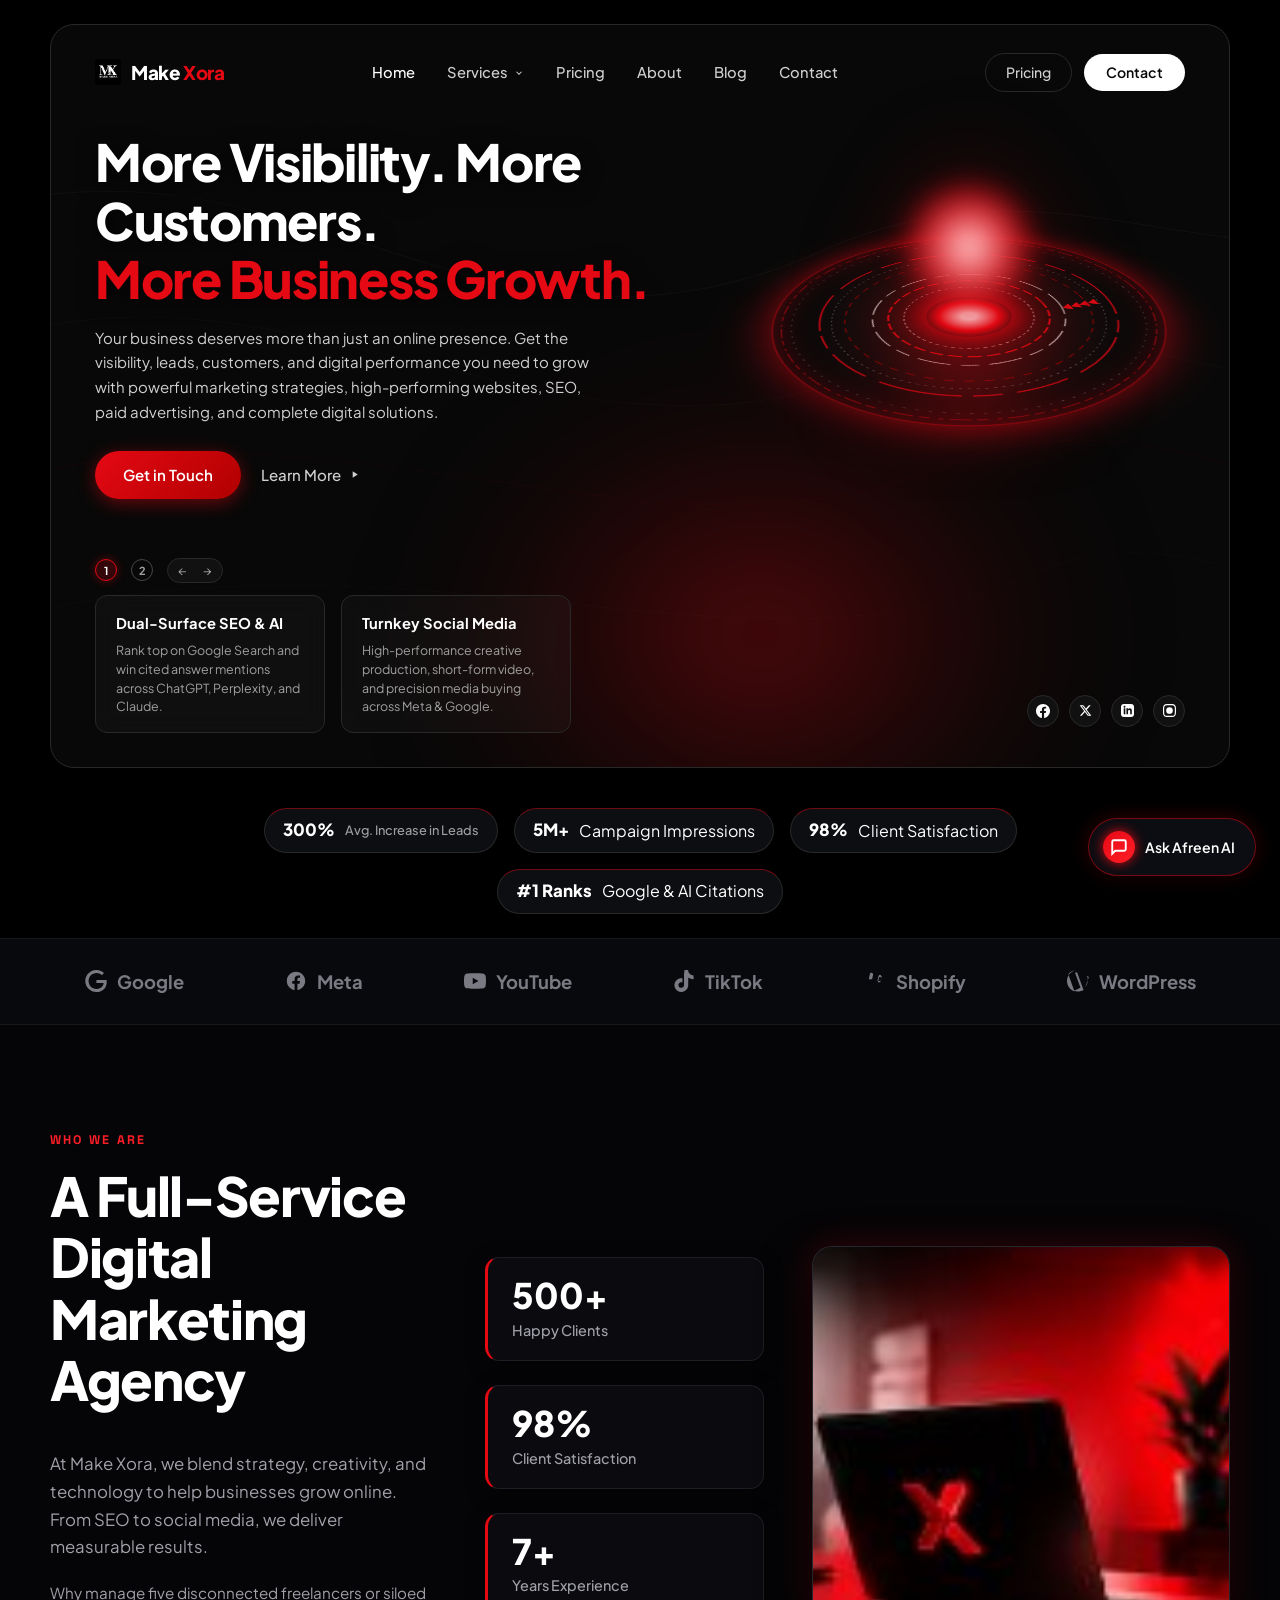
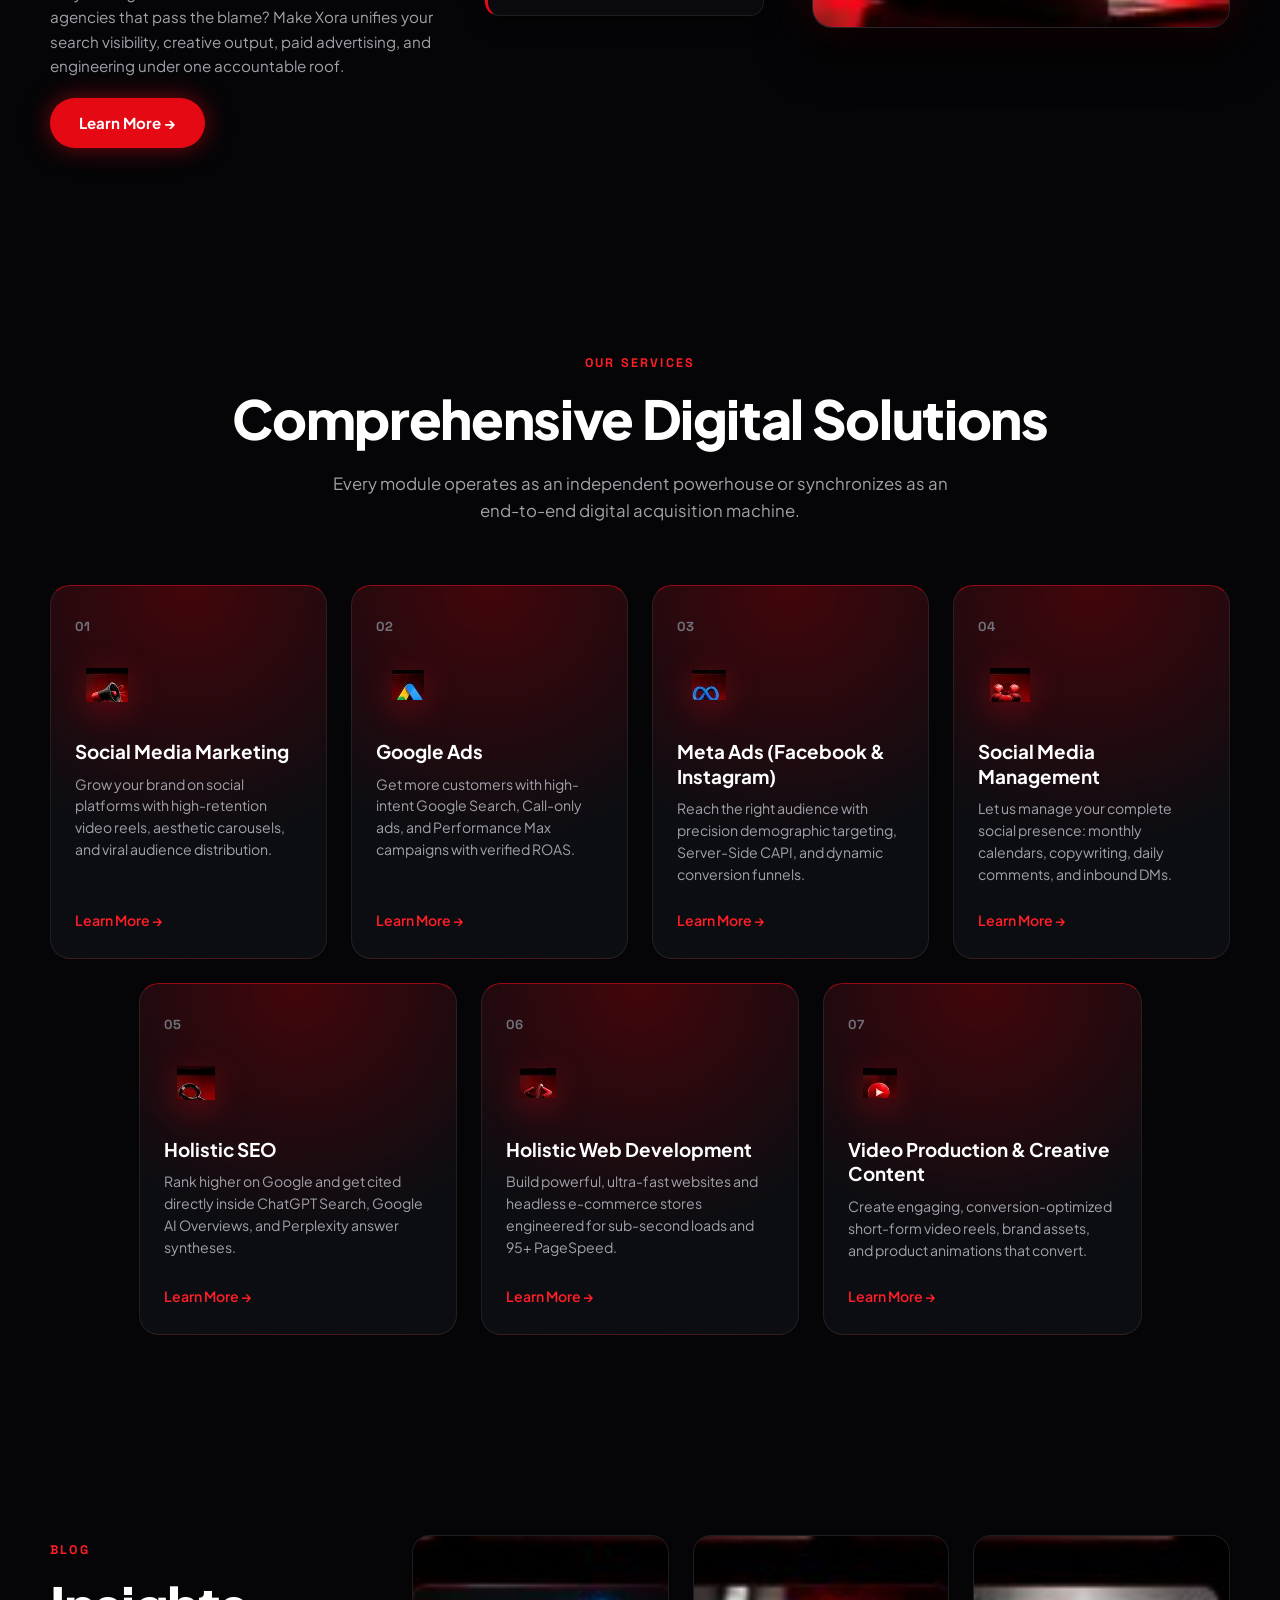
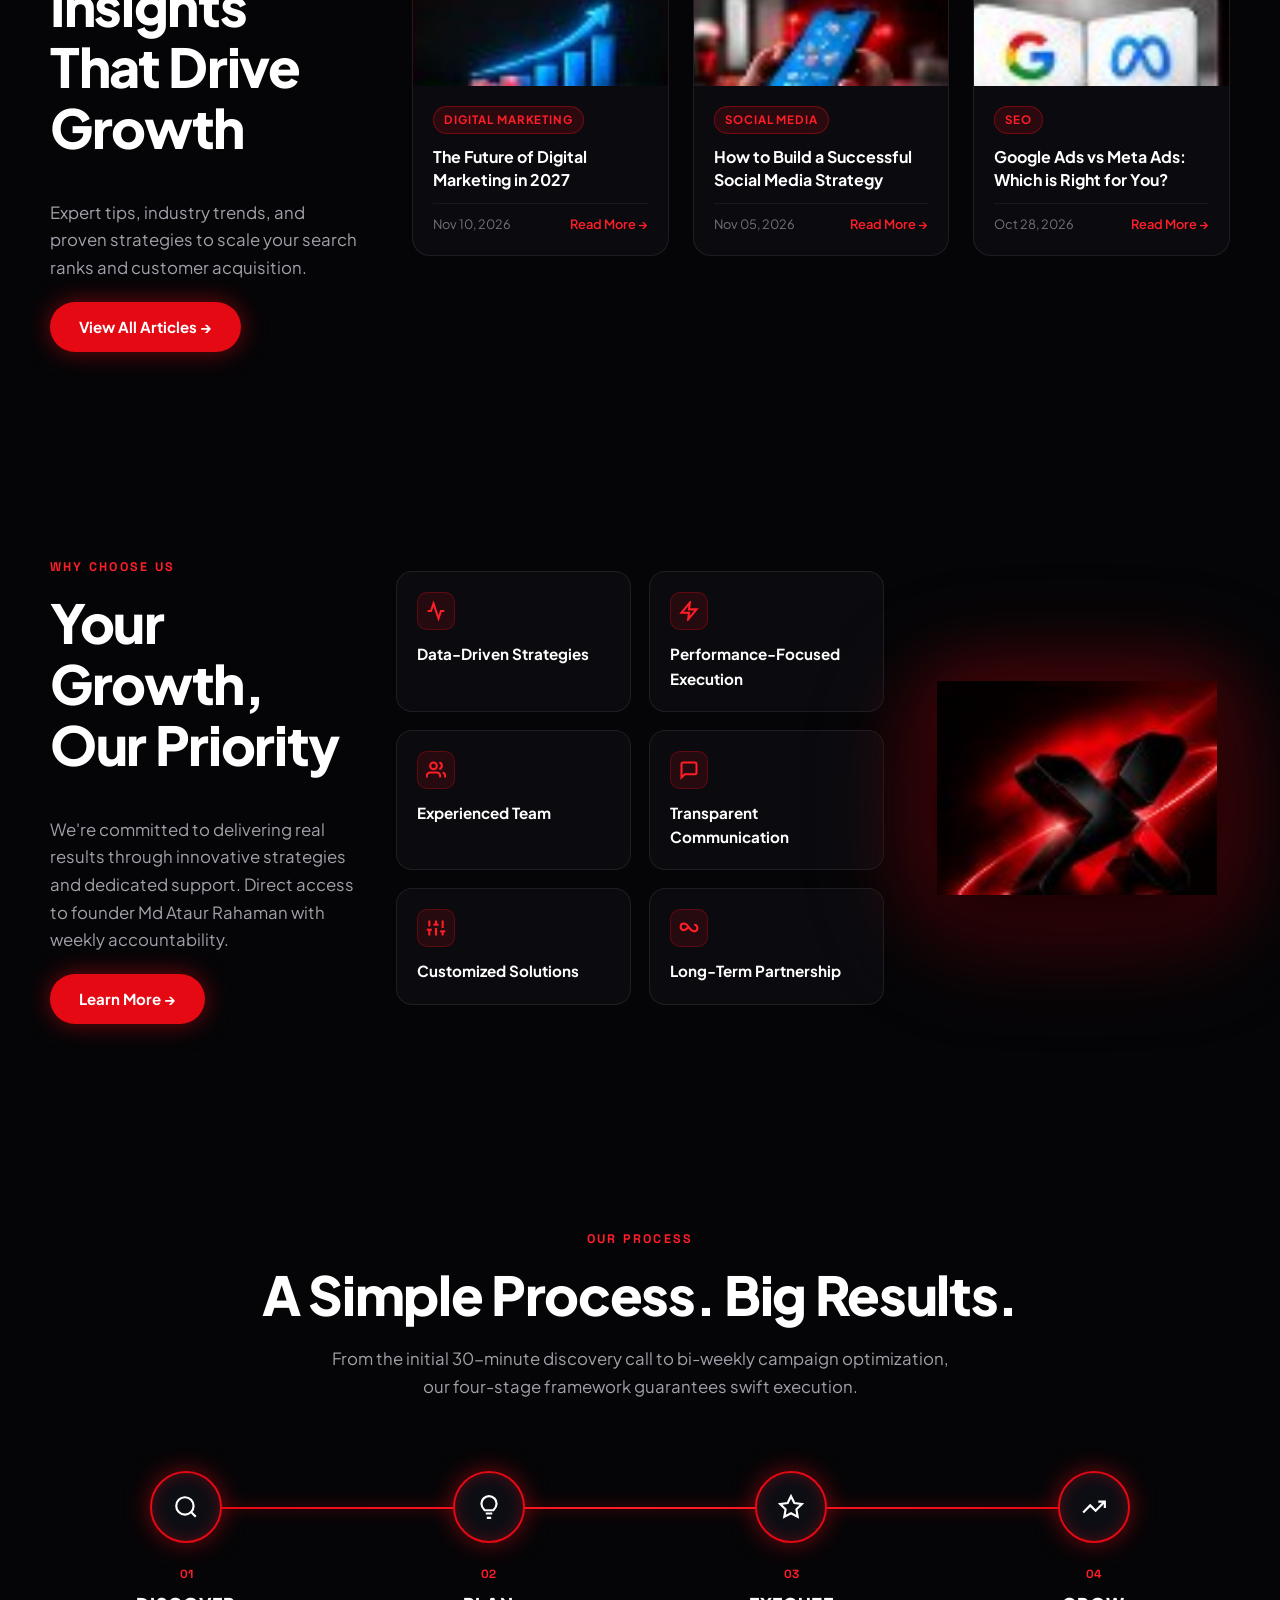
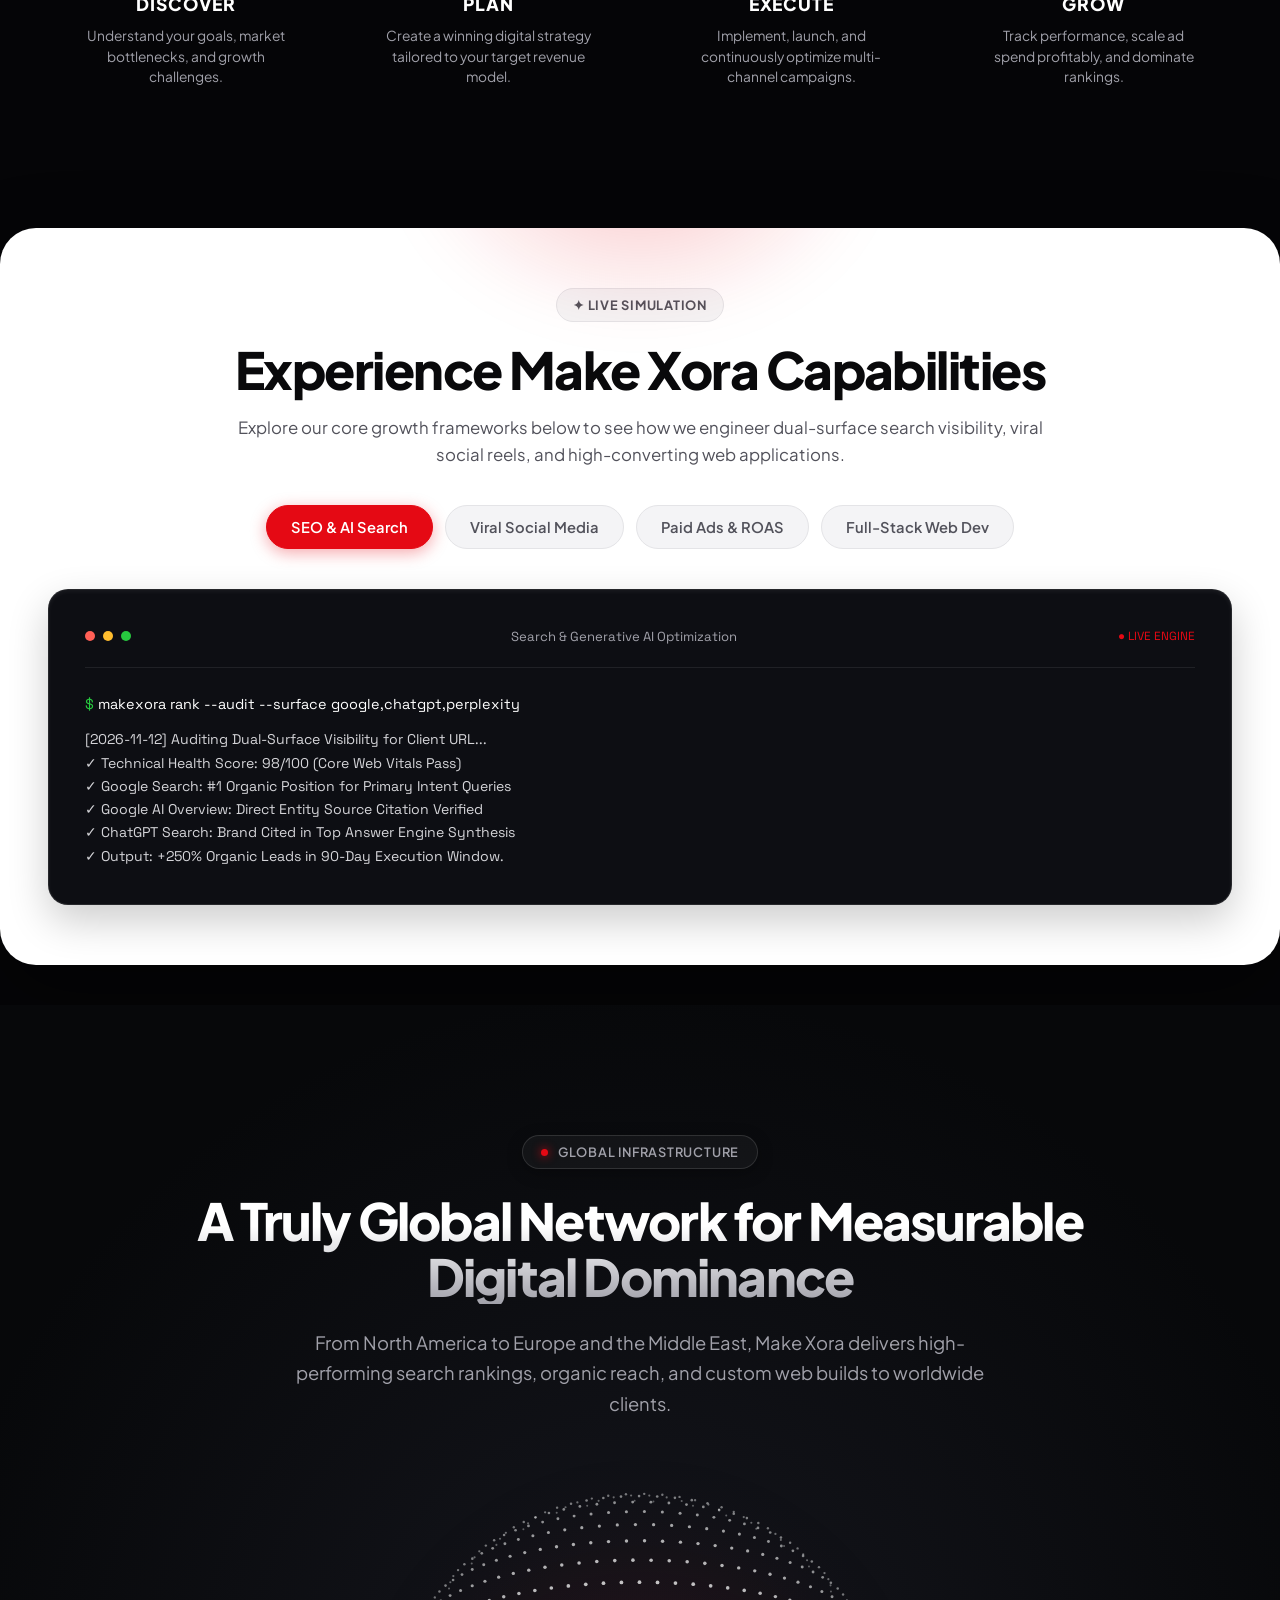
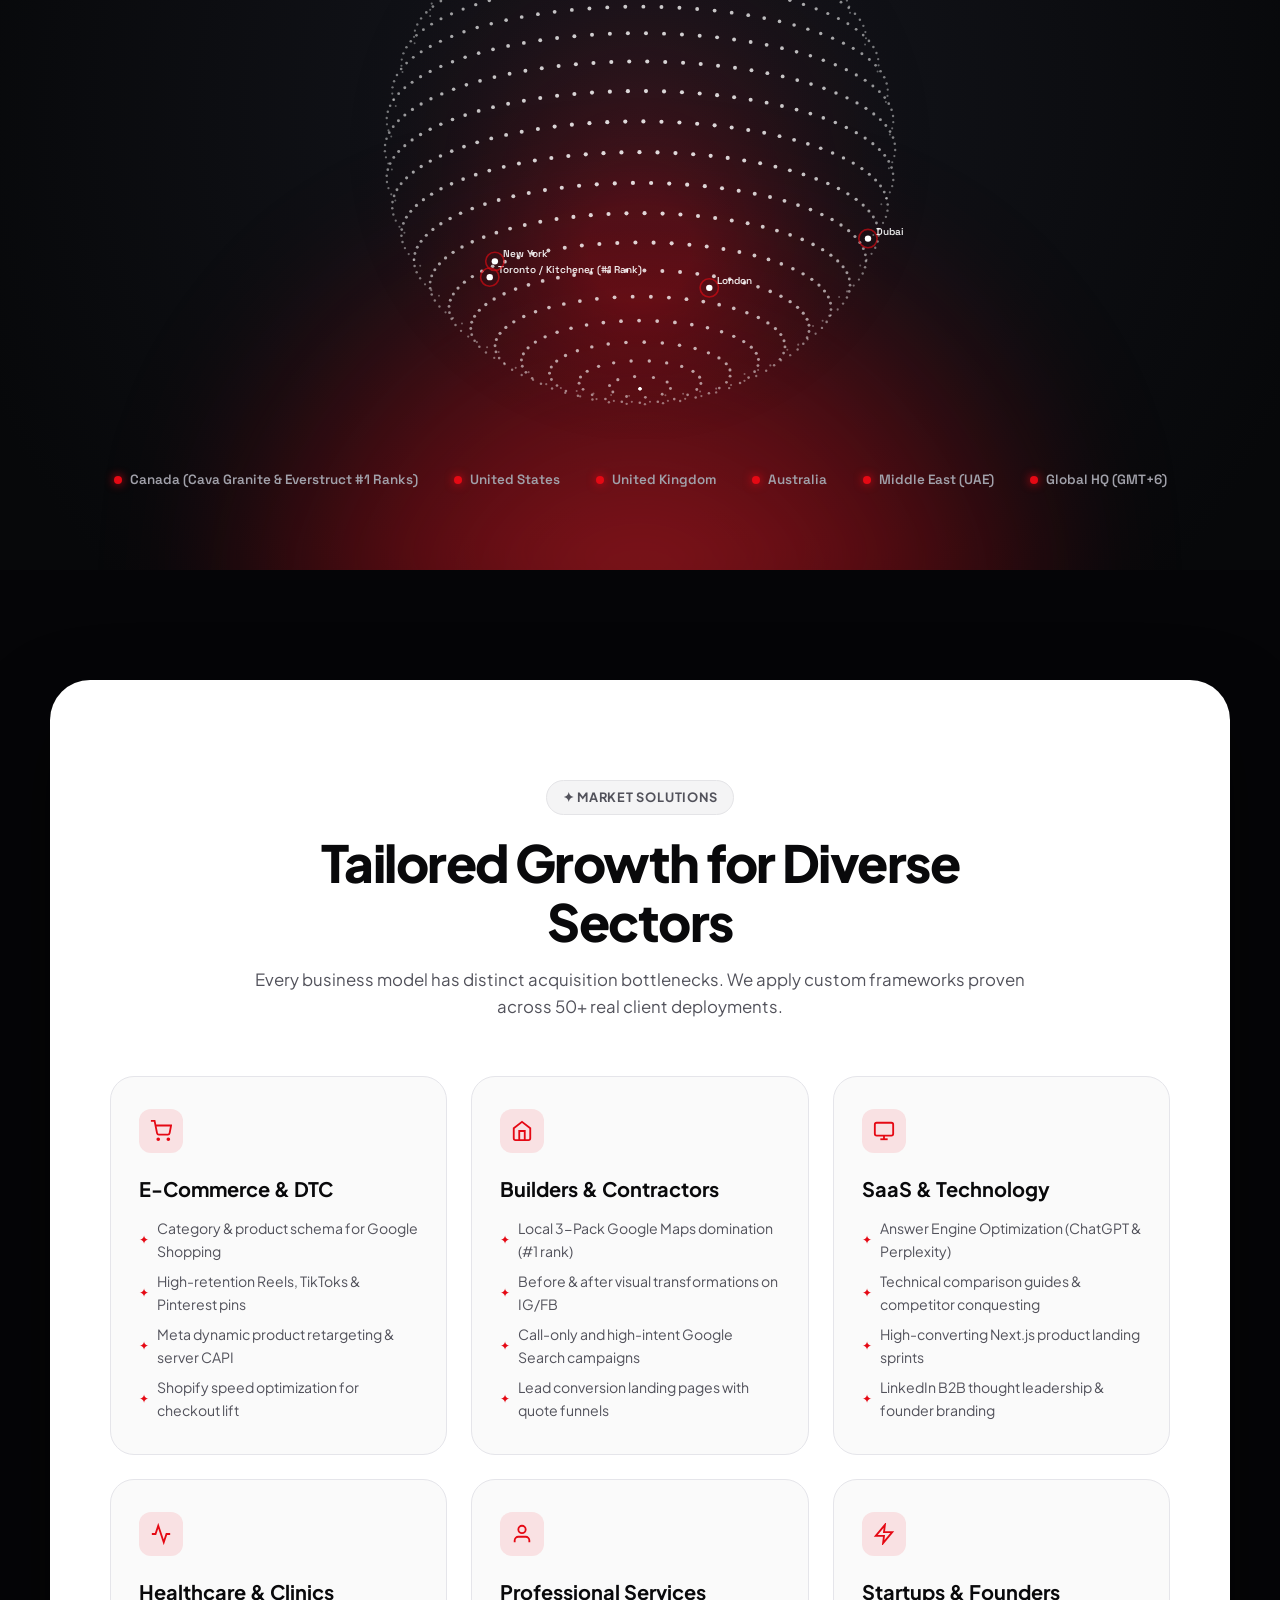
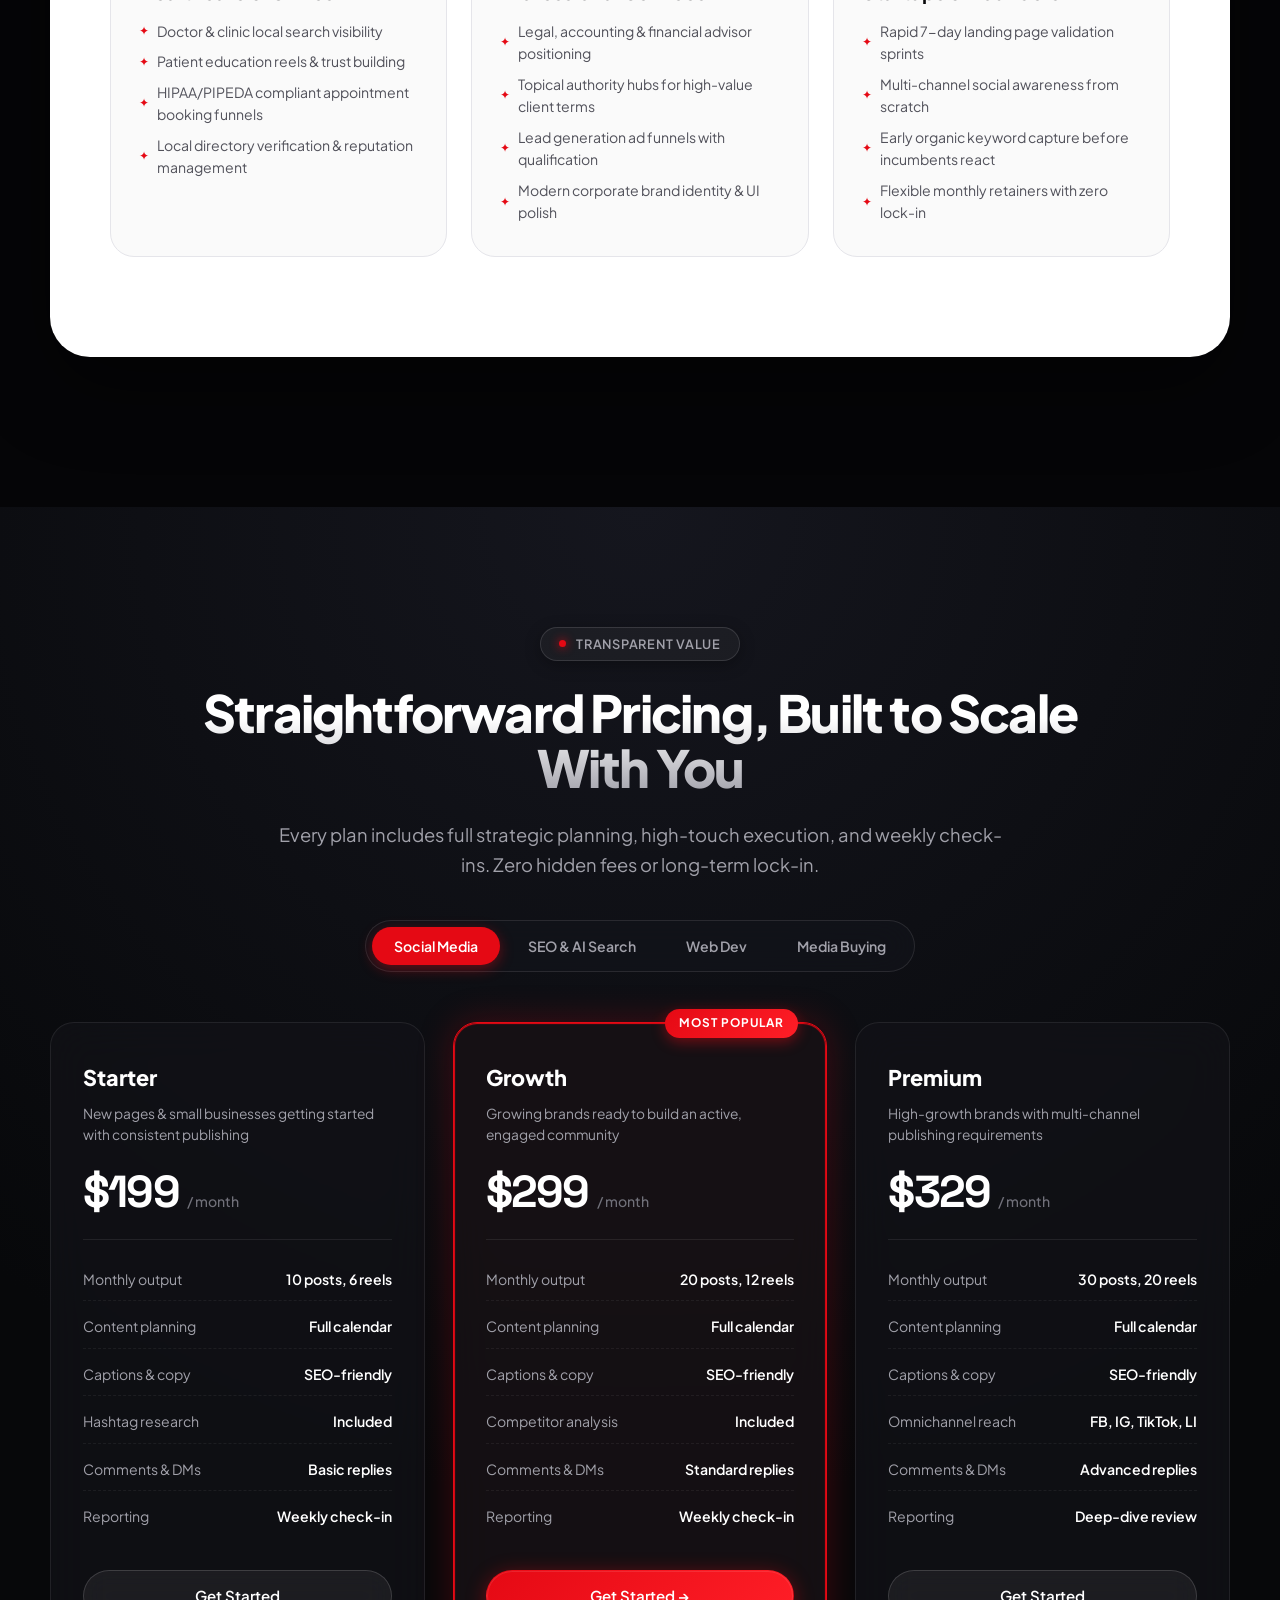
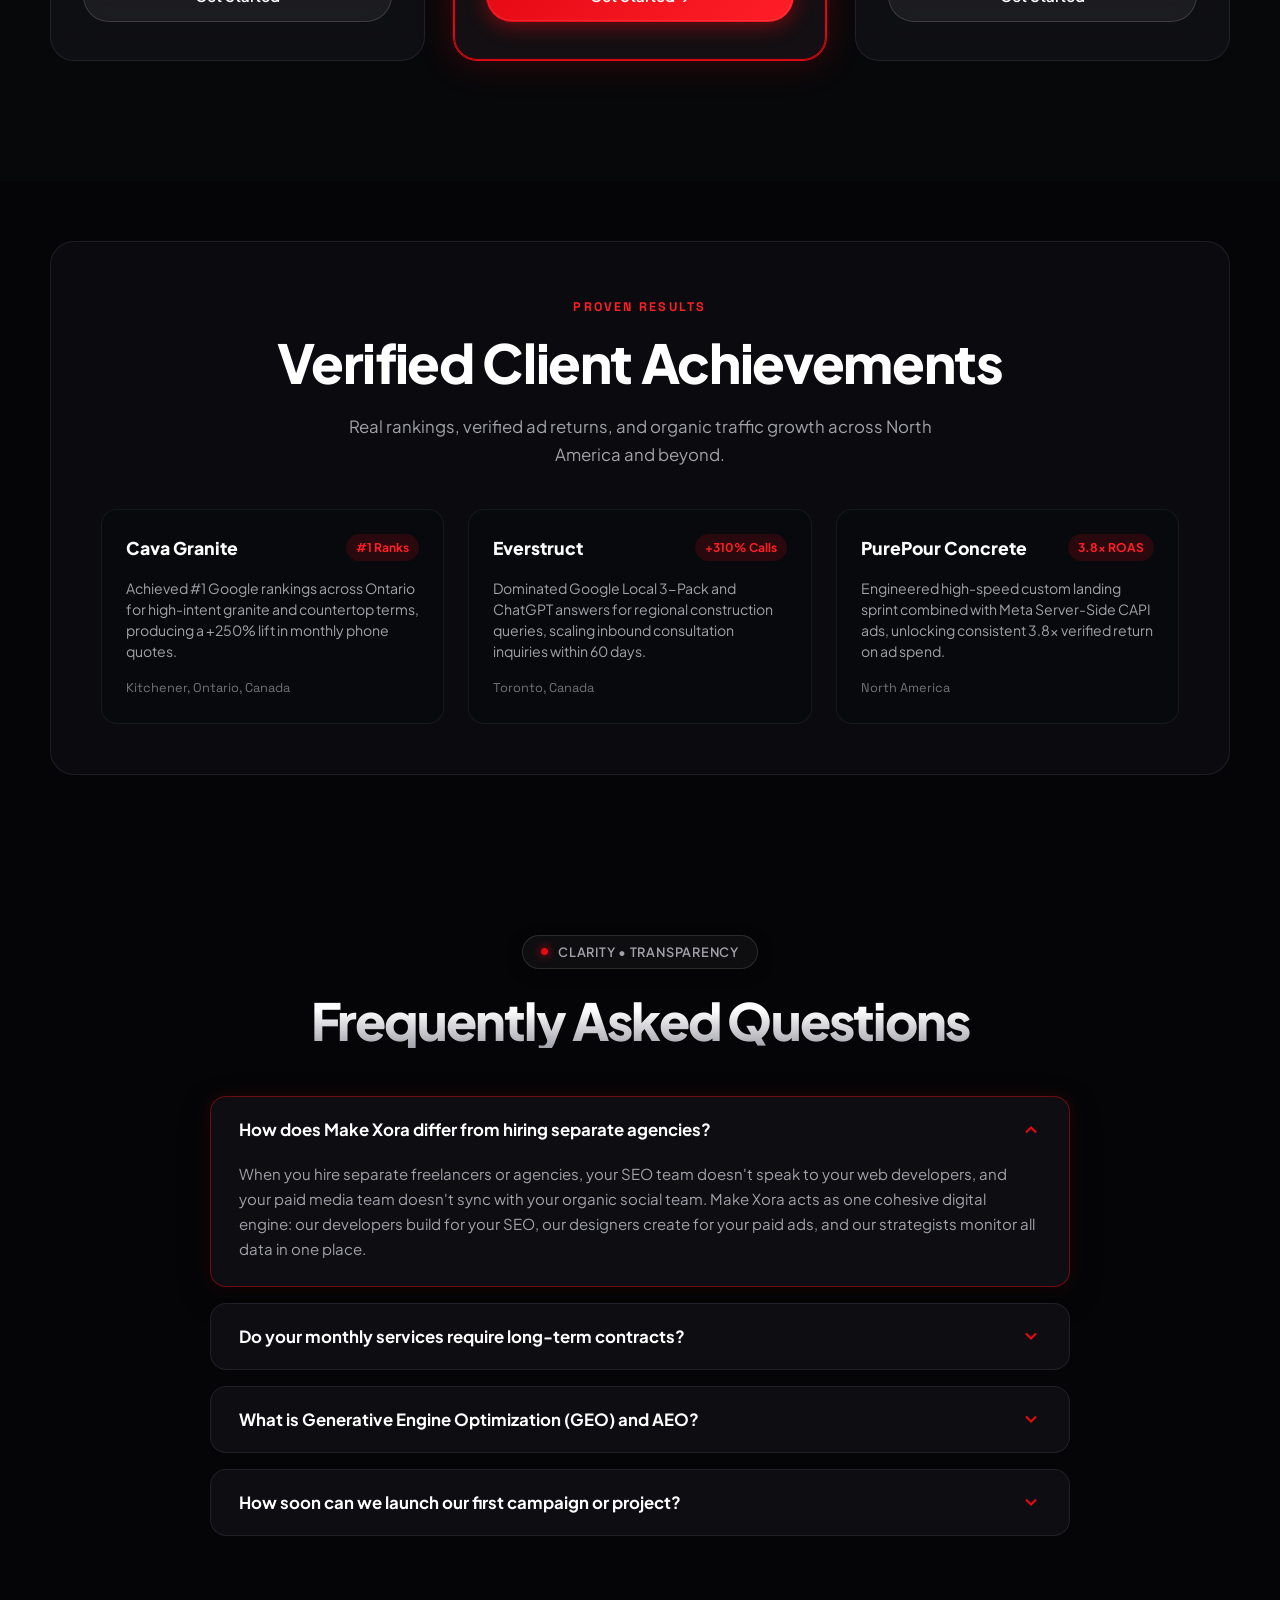
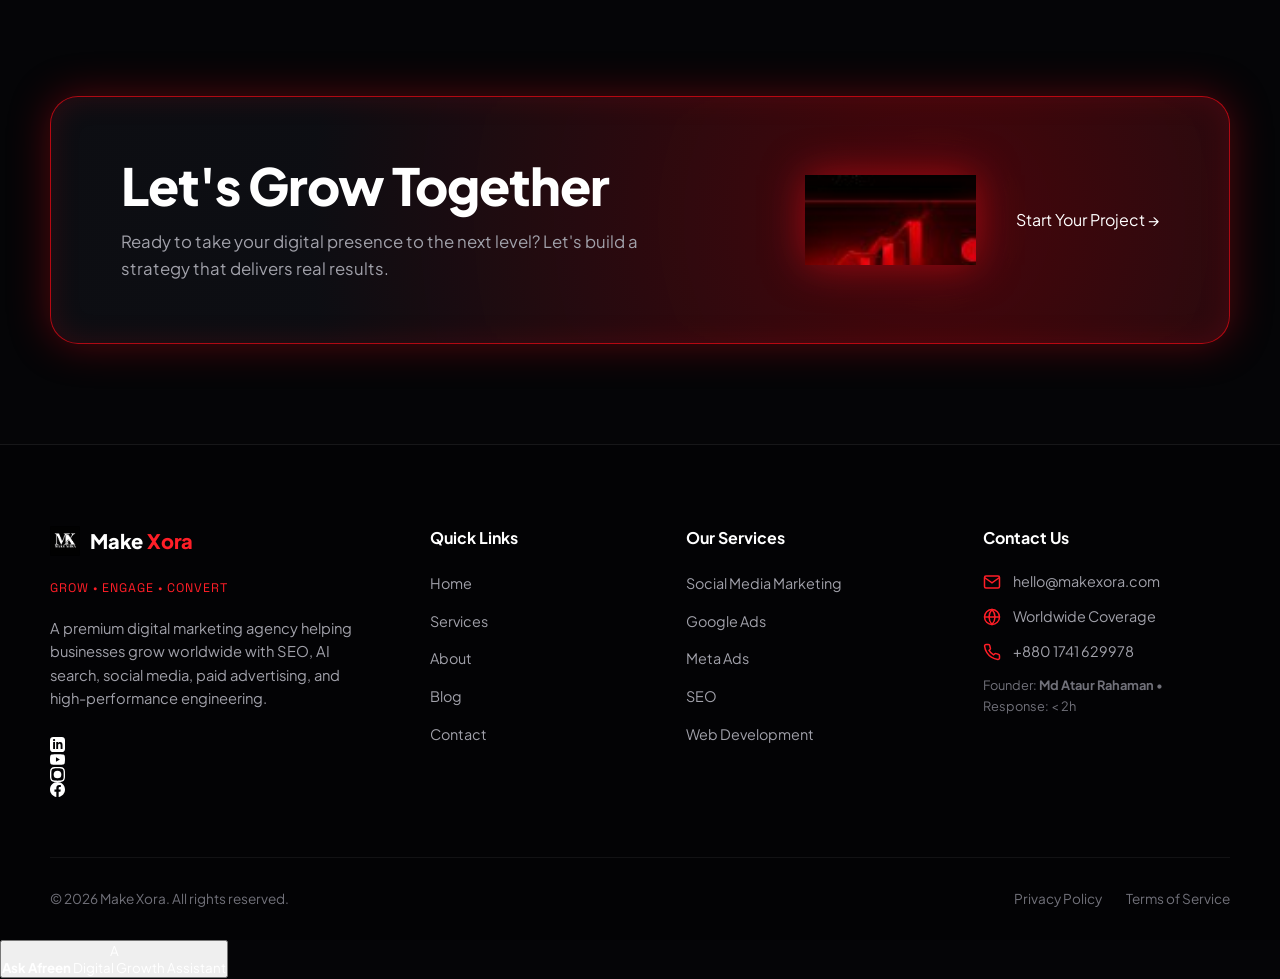
==== commit e02928c9: "feat: Recreate homepage hero section to exact reference screenshot in black, red and white" ====
--- a/index.html
+++ b/index.html
@@ -58,9 +58,18 @@
     "areaServed": "Worldwide"
   }
   </script>
+<style>
+  /* Home Page Navigation Integration */
+  body.home-page .ref-navbar-header {
+    display: none;
+  }
+  body.home-page .ref-navbar-header.scrolled {
+    display: flex;
+  }
+</style>
 </head>
 
-<body>
+<body class="home-page">
 
   <!-- ==========================================================================
        STICKY HEADER NAVIGATION (MATCHING REFERENCE MOCKUP)
@@ -173,169 +182,184 @@
 
   <main>
     <!-- ==========================================================================
-         HERO SECTION (FUTURISTIC 2-COLUMN SPLIT — REFERENCE DESIGN)
-         Left: Content, CTAs, Stepper, 2 Frosted Feature Cards
-         Right: 3D Holographic Cyber Portal Energy Disc & Social Media Pills
+         HERO SECTION (EXACT REFERENCE SCREENSHOT RECREATION)
+         Framed Hero Card (#080808) with Top Nav, Left Headline & CTAs,
+         Right 3D Futuristic Holographic Disc, Bottom Feature Cards & Socials
          ========================================================================== -->
-    <section class="ref-hero-section">
-      <!-- Ambient Background Glow & Topography Grid -->
-      <div class="ref-hero-ambient-bg">
-        <div class="ref-hero-radial-glow"></div>
-        <div class="ref-hero-mesh-grid"></div>
-      </div>
-
-      <div class="ref-hero-split-container">
-        <!-- LEFT COLUMN: Content & Feature Cards -->
-        <div class="ref-hero-col-left">
-          <!-- Eyebrow Pill -->
-          <div class="ref-hero-badge-pill">
-            <span class="ref-hero-pulse-dot"></span>
-            <span>Performance-Driven Digital Solutions</span>
-          </div>
-
-          <!-- Monumental Headline -->
-          <h1 class="ref-hero-headline">
-            More Visibility. More Customers.<br>
-            <span class="ref-text-red">More Business Growth.</span>
-          </h1>
-
-          <!-- Subheadline Description -->
-          <p class="ref-hero-lead-text">
-            Your business deserves more than just an online presence. Get the visibility, leads, customers, and digital
-            performance you need to grow with powerful marketing strategies, high-performing websites, SEO, paid
-            advertising, and complete digital solutions.
-          </p>
-
-          <!-- Action Buttons -->
-          <div class="ref-hero-actions-row">
-            <a href="contact.html" class="ref-btn-pill-primary">
-              Get in Touch
-            </a>
-            <a href="#services" class="ref-hero-link-arrow">
-              <span>Learn More</span>
-              <svg width="12" height="12" viewBox="0 0 24 24" fill="currentColor">
-                <path d="M8 5v14l11-7z" />
-              </svg>
-            </a>
-          </div>
-
-          <!-- Feature Cards Carousel / Stepper -->
-          <div class="ref-hero-cards-stepper">
-            <!-- Stepper Indicators & Controls -->
-            <div class="ref-stepper-header">
-              <div class="ref-stepper-pages">
-                <button type="button" class="ref-step-indicator active" id="heroStep1" data-step="1" aria-label="Slide 1">
-                  1
-                </button>
-                <button type="button" class="ref-step-indicator" id="heroStep2" data-step="2" aria-label="Slide 2">
-                  2
-                </button>
+    <section class="ref-hero-wrapper">
+      <div class="ref-hero-card">
+        <!-- Background Topographic Wireframe Curves -->
+        <svg class="ref-hero-contour-svg" viewBox="0 0 1400 800" fill="none" preserveAspectRatio="none">
+          <path d="M-100,200 C300,100 500,400 900,250 C1200,120 1400,300 1600,200" stroke="rgba(255,255,255,0.035)" stroke-width="1.5" />
+          <path d="M-100,350 C250,220 600,500 950,380 C1250,260 1450,450 1600,350" stroke="rgba(255,255,255,0.025)" stroke-width="1.5" />
+          <path d="M-100,500 C350,380 700,600 1050,480 C1300,380 1500,550 1600,480" stroke="rgba(229,9,20,0.04)" stroke-width="1.5" />
+          <path d="M-100,650 C400,520 800,720 1150,600 C1350,500 1550,680 1600,600" stroke="rgba(255,255,255,0.02)" stroke-width="1.5" />
+        </svg>
+
+        <!-- Right Ambient Red Glow -->
+        <div class="ref-hero-ambient-glow"></div>
+
+        <!-- 1. NAVIGATION BAR (AT TOP OF HERO CONTAINER) -->
+        <nav class="ref-hero-card-nav" aria-label="Hero Navigation">
+          <!-- Brand Logo -->
+          <a href="index.html" class="ref-hero-brand" aria-label="Make Xora Home">
+            <img src="assets/brand/makexora-nav-logo.png" alt="Make Xora Logo" class="ref-hero-brand-img">
+            <span class="ref-hero-brand-name">Make <span>Xora</span></span>
+          </a>
+
+          <!-- Center Navigation Links -->
+          <ul class="ref-hero-nav-menu">
+            <li><a href="index.html" class="ref-hero-nav-link active">Home</a></li>
+            <li class="ref-hero-nav-dropdown-wrap">
+              <a href="services.html" class="ref-hero-nav-link">
+                Services
+                <svg width="10" height="10" viewBox="0 0 24 24" fill="none" stroke="currentColor" stroke-width="2.5">
+                  <path d="M6 9l6 6 6-6" />
+                </svg>
+              </a>
+              <div class="ref-hero-nav-dropdown">
+                <a href="services/seo-ai-search.html" class="ref-hero-dropdown-link">SEO &amp; AI Search</a>
+                <a href="services/social-media.html" class="ref-hero-dropdown-link">Social Media Management</a>
+                <a href="services/paid-advertising.html" class="ref-hero-dropdown-link">Media Buying &amp; Ads</a>
+                <a href="services/web-development.html" class="ref-hero-dropdown-link">Full-Stack Web Dev</a>
+                <a href="services/content-strategy.html" class="ref-hero-dropdown-link">Content &amp; Creative</a>
               </div>
-
-              <div class="ref-stepper-arrows">
-                <button type="button" class="ref-arrow-btn" id="heroPrevBtn" aria-label="Previous Slide">
-                  <svg width="14" height="14" viewBox="0 0 24 24" fill="none" stroke="currentColor" stroke-width="2.5">
-                    <path d="M15 18l-6-6 6-6" />
-                  </svg>
-                </button>
-                <button type="button" class="ref-arrow-btn" id="heroNextBtn" aria-label="Next Slide">
-                  <svg width="14" height="14" viewBox="0 0 24 24" fill="none" stroke="currentColor" stroke-width="2.5">
-                    <path d="M9 18l6-6-6-6" />
-                  </svg>
-                </button>
+            </li>
+            <li><a href="pricing.html" class="ref-hero-nav-link">Pricing</a></li>
+            <li><a href="about.html" class="ref-hero-nav-link">About</a></li>
+            <li><a href="#blog" class="ref-hero-nav-link">Blog</a></li>
+            <li><a href="contact.html" class="ref-hero-nav-link">Contact</a></li>
+          </ul>
+
+          <!-- Two CTA Buttons on Right -->
+          <div class="ref-hero-nav-actions">
+            <a href="pricing.html" class="ref-hero-nav-btn-outline">Pricing</a>
+            <a href="contact.html" class="ref-hero-nav-btn-solid">Contact</a>
+            <button class="ref-mobile-nav-toggle" aria-label="Open mobile navigation">
+              <svg width="22" height="22" viewBox="0 0 24 24" fill="none" stroke="currentColor" stroke-width="2">
+                <line x1="3" y1="12" x2="21" y2="12" />
+                <line x1="3" y1="6" x2="21" y2="6" />
+                <line x1="3" y1="18" x2="21" y2="18" />
+              </svg>
+            </button>
+          </div>
+        </nav>
+
+        <!-- 2. MAIN HERO GRID (LEFT CONTENT + RIGHT 3D VISUAL) -->
+        <div class="ref-hero-grid">
+          <!-- Left Column: Headline, Description, CTAs -->
+          <div class="ref-hero-left-col">
+            <h1 class="ref-hero-title">
+              More Visibility. More Customers.<br>
+              <span style="color: #E50914;">More Business Growth.</span>
+            </h1>
+
+            <p class="ref-hero-desc">
+              Your business deserves more than just an online presence. Get the visibility, leads, customers, and digital
+              performance you need to grow with powerful marketing strategies, high-performing websites, SEO, paid
+              advertising, and complete digital solutions.
+            </p>
+
+            <div class="ref-hero-cta-group">
+              <a href="contact.html" class="ref-btn-primary-pill">
+                Get in Touch
+              </a>
+              <a href="#services" class="ref-btn-link-arrow">
+                <span>Learn More</span>
+                <svg width="11" height="11" viewBox="0 0 24 24" fill="currentColor">
+                  <path d="M8 5v14l11-7z" />
+                </svg>
+              </a>
+            </div>
+          </div>
+
+          <!-- Right Column: 3D Futuristic Technology Visual -->
+          <div class="ref-hero-visual-col" aria-hidden="true">
+            <!-- Volumetric Light Dome -->
+            <div class="ref-tech-light-dome"></div>
+            <!-- Levitating Energy Orb -->
+            <div class="ref-tech-light-orb"></div>
+
+            <!-- 3D Tilted Concentric Disc Plane -->
+            <div class="ref-tech-disc-3d">
+              <!-- Base Rim -->
+              <div class="ref-disc-base-rim"></div>
+
+              <!-- Outer Tech HUD Ring with Distinct Chevrons (<<<<) in Lower-Right -->
+              <svg class="ref-disc-svg ref-disc-ring-1" viewBox="0 0 600 600" fill="none">
+                <circle cx="300" cy="300" r="285" stroke="rgba(229, 9, 20, 0.5)" stroke-width="2" stroke-dasharray="14 8 28 8 6 12" />
+                <circle cx="300" cy="300" r="270" stroke="rgba(255, 255, 255, 0.25)" stroke-width="1.5" stroke-dasharray="4 14" />
+                <!-- Chevrons <<<< in the lower-right area exactly as in screenshot -->
+                <g fill="rgba(229, 9, 20, 0.95)">
+                  <polygon points="460,320 445,330 460,340" />
+                  <polygon points="475,320 460,330 475,340" />
+                  <polygon points="490,320 475,330 490,340" />
+                  <polygon points="505,320 490,330 505,340" />
+                </g>
+              </svg>
+
+              <!-- Middle Segmented Ring with Data Ticks -->
+              <svg class="ref-disc-svg ref-disc-ring-2" viewBox="0 0 600 600" fill="none">
+                <circle cx="300" cy="300" r="228" stroke="rgba(229, 9, 20, 0.75)" stroke-width="3" stroke-dasharray="80 20 40 15 120 25" />
+                <circle cx="300" cy="300" r="210" stroke="rgba(255, 255, 255, 0.35)" stroke-width="1.5" stroke-dasharray="4 8" />
+                <circle cx="300" cy="300" r="190" stroke="rgba(176, 0, 0, 0.7)" stroke-width="2" stroke-dasharray="14 14" />
+              </svg>
+
+              <!-- Inner Precision Aperture Ring -->
+              <svg class="ref-disc-svg ref-disc-ring-3" viewBox="0 0 600 600" fill="none">
+                <circle cx="300" cy="300" r="148" stroke="rgba(255, 255, 255, 0.75)" stroke-width="2" stroke-dasharray="50 15 25 15" />
+                <circle cx="300" cy="300" r="124" stroke="rgba(229, 9, 20, 0.95)" stroke-width="3" stroke-dasharray="20 8" />
+                <circle cx="300" cy="300" r="100" stroke="rgba(255, 255, 255, 0.85)" stroke-width="1.5" stroke-dasharray="6 6" />
+              </svg>
+
+              <!-- Vivid Red Center Flare Core -->
+              <div class="ref-disc-center-core"></div>
+            </div>
+          </div>
+        </div>
+
+        <!-- 3. BOTTOM HERO ROW (FEATURE CARDS ON LEFT + SOCIALS ON RIGHT) -->
+        <div class="ref-hero-bottom-row">
+          <!-- Left: Compact Feature Cards & Stepper -->
+          <div class="ref-bottom-features-area">
+            <div class="ref-features-stepper-row">
+              <button type="button" class="ref-card-step-num active" id="featStep1" data-step="1" aria-label="Slide 1">1</button>
+              <button type="button" class="ref-card-step-num" id="featStep2" data-step="2" aria-label="Slide 2">2</button>
+              <div class="ref-stepper-toggle-pill">
+                <button type="button" class="ref-slider-arrow-btn" id="featPrevBtn" aria-label="Previous Slide">&larr;</button>
+                <button type="button" class="ref-slider-arrow-btn" id="featNextBtn" aria-label="Next Slide">&rarr;</button>
               </div>
             </div>
 
             <!-- Slide 1 Cards -->
-            <div class="ref-hero-cards-deck" id="heroCardDeck1">
-              <a href="services/seo-ai-search.html" class="ref-hero-frosted-card">
-                <div class="ref-card-glow-bar"></div>
-                <h3 class="ref-card-title">Dual-Surface SEO &amp; AI Search</h3>
-                <p class="ref-card-desc">
-                  Rank top on Google Search and win cited answer mentions across ChatGPT, Perplexity, and Claude with high authority.
-                </p>
+            <div class="ref-compact-cards-row" id="featCardsDeck1">
+              <a href="services/seo-ai-search.html" class="ref-compact-card">
+                <h4 class="ref-card-heading">Dual-Surface SEO &amp; AI</h4>
+                <p class="ref-card-text">Rank top on Google Search and win cited answer mentions across ChatGPT, Perplexity, and Claude.</p>
               </a>
-              <a href="services/social-media.html" class="ref-hero-frosted-card">
-                <div class="ref-card-glow-bar"></div>
-                <h3 class="ref-card-title">Turnkey Social Media &amp; Ads</h3>
-                <p class="ref-card-desc">
-                  End-to-end creative production, viral content distribution, and precision media buying across Meta &amp; Google.
-                </p>
+              <a href="services/social-media.html" class="ref-compact-card">
+                <h4 class="ref-card-heading">Turnkey Social Media</h4>
+                <p class="ref-card-text">High-performance creative production, short-form video, and precision media buying across Meta &amp; Google.</p>
               </a>
             </div>
 
             <!-- Slide 2 Cards -->
-            <div class="ref-hero-cards-deck" id="heroCardDeck2" style="display: none;">
-              <a href="services/web-development.html" class="ref-hero-frosted-card">
-                <div class="ref-card-glow-bar"></div>
-                <h3 class="ref-card-title">Full-Stack Web Development</h3>
-                <p class="ref-card-desc">
-                  Ultra-fast, high-converting digital flagships and interactive bespoke applications engineered for conversion.
-                </p>
+            <div class="ref-compact-cards-row" id="featCardsDeck2" style="display: none;">
+              <a href="services/web-development.html" class="ref-compact-card">
+                <h4 class="ref-card-heading">Full-Stack Web Dev</h4>
+                <p class="ref-card-text">Ultra-fast, high-converting digital flagships and interactive bespoke applications built for conversion.</p>
               </a>
-              <a href="services/media-buying.html" class="ref-hero-frosted-card">
-                <div class="ref-card-glow-bar"></div>
-                <h3 class="ref-card-title">Omnichannel Growth Engine</h3>
-                <p class="ref-card-desc">
-                  Synchronized paid acquisition, conversion-rate optimization, and scalable pipeline attribution for maximum ROI.
-                </p>
+              <a href="services/paid-advertising.html" class="ref-compact-card">
+                <h4 class="ref-card-heading">Media Buying &amp; Ads</h4>
+                <p class="ref-card-text">Synchronized paid acquisition, conversion-rate optimization, and scalable pipeline attribution for maximum ROI.</p>
               </a>
             </div>
           </div>
-        </div>
-
-        <!-- RIGHT COLUMN: 3D HOLOGRAPHIC CYBER PORTAL & SOCIAL PILLS -->
-        <div class="ref-hero-col-right">
-          <!-- 3D Holographic Cyber Portal Stage -->
-          <div class="ref-portal-stage" aria-hidden="true">
-            <!-- Volumetric Light Beam & Levitating Energy Orb -->
-            <div class="ref-portal-volumetric-beam"></div>
-            <div class="ref-portal-energy-orb"></div>
-
-            <!-- 3D Tilted Disc Plane -->
-            <div class="ref-portal-disc-plane">
-              <!-- Outer Glowing Horizon Disc Rim -->
-              <div class="ref-disc-base-rim"></div>
-
-              <!-- Outer Tech Notched HUD Ring with Reference Chevrons (<<<) -->
-              <svg class="ref-disc-svg ref-disc-ring-outer" viewBox="0 0 600 600" fill="none">
-                <circle cx="300" cy="300" r="286" stroke="rgba(255, 30, 39, 0.45)" stroke-width="2" stroke-dasharray="14 8 28 8 6 12" />
-                <circle cx="300" cy="300" r="270" stroke="rgba(255, 255, 255, 0.22)" stroke-width="1.5" stroke-dasharray="4 14" />
-                <!-- Sci-fi Chevron Arrows (<<<) exactly as in reference mockup -->
-                <g fill="rgba(255, 30, 39, 0.85)">
-                  <polygon points="460,292 445,300 460,308" />
-                  <polygon points="475,292 460,300 475,308" />
-                  <polygon points="490,292 475,300 490,308" />
-                  <polygon points="140,292 155,300 140,308" />
-                  <polygon points="125,292 140,300 125,308" />
-                  <polygon points="110,292 125,300 110,308" />
-                </g>
-              </svg>
-
-              <!-- Middle Segmented Ring with Data Ticks -->
-              <svg class="ref-disc-svg ref-disc-ring-mid" viewBox="0 0 600 600" fill="none">
-                <circle cx="300" cy="300" r="230" stroke="rgba(255, 30, 39, 0.7)" stroke-width="3" stroke-dasharray="80 20 40 15 120 25" />
-                <circle cx="300" cy="300" r="212" stroke="rgba(255, 255, 255, 0.35)" stroke-width="1.5" stroke-dasharray="4 8" />
-                <circle cx="300" cy="300" r="192" stroke="rgba(229, 9, 20, 0.65)" stroke-width="2.5" stroke-dasharray="14 14" />
-              </svg>
-
-              <!-- Inner Aperture & Orbiting HUD Tracks -->
-              <svg class="ref-disc-svg ref-disc-ring-inner" viewBox="0 0 600 600" fill="none">
-                <circle cx="300" cy="300" r="150" stroke="rgba(255, 255, 255, 0.7)" stroke-width="2" stroke-dasharray="50 15 25 15" />
-                <circle cx="300" cy="300" r="126" stroke="rgba(255, 30, 39, 0.95)" stroke-width="3" stroke-dasharray="20 8" />
-                <circle cx="300" cy="300" r="102" stroke="rgba(255, 255, 255, 0.85)" stroke-width="1.5" stroke-dasharray="6 6" />
-                <circle cx="300" cy="300" r="78" stroke="rgba(255, 30, 39, 0.5)" stroke-width="1" />
-              </svg>
-
-              <!-- Intense Ruby Red Reactor Core -->
-              <div class="ref-disc-core-flare"></div>
-            </div>
-          </div>
-
-          <!-- Bottom-Right Social Media Icon Pills (Matching Reference Layout) -->
-          <div class="ref-hero-social-row">
+
+          <!-- Right: Social Media Icon Pills -->
+          <div class="ref-hero-social-strip">
             <a href="https://facebook.com/makexora" target="_blank" rel="noopener" class="ref-hero-social-pill" aria-label="Facebook">
-              <svg width="15" height="15" viewBox="0 0 24 24" fill="currentColor">
+              <svg width="14" height="14" viewBox="0 0 24 24" fill="currentColor">
                 <path d="M24 12.073C24 5.405 18.627 0 12 0S0 5.405 0 12.073C0 18.1 4.388 23.094 10.125 24v-8.437H7.078v-3.49h3.047V9.41c0-3.025 1.792-4.697 4.533-4.697 1.312 0 2.686.236 2.686.236v2.97h-1.514c-1.491 0-1.956.93-1.956 1.885v2.268h3.328l-.532 3.49h-2.796V24C19.612 23.094 24 18.1 24 12.073z" />
               </svg>
             </a>
@@ -345,12 +369,12 @@
               </svg>
             </a>
             <a href="https://linkedin.com/company/makexora" target="_blank" rel="noopener" class="ref-hero-social-pill" aria-label="LinkedIn">
-              <svg width="14" height="14" viewBox="0 0 24 24" fill="currentColor">
+              <svg width="13" height="13" viewBox="0 0 24 24" fill="currentColor">
                 <path d="M19 0h-14c-2.761 0-5 2.239-5 5v14c0 2.761 2.239 5 5 5h14c2.762 0 5-2.239 5-5v-14c0-2.761-2.238-5-5-5zm-11 19h-3v-11h3v11zm-1.5-12.268c-.966 0-1.75-.79-1.75-1.764s.784-1.764 1.75-1.764 1.75.79 1.75 1.764-.783 1.764-1.75 1.764zm13.5 12.268h-3v-5.604c0-3.368-4-3.113-4 0v5.604h-3v-11h3v1.765c1.396-2.586 7-2.777 7 2.476v6.759z" />
               </svg>
             </a>
             <a href="https://instagram.com/makexora" target="_blank" rel="noopener" class="ref-hero-social-pill" aria-label="Instagram">
-              <svg width="14" height="14" viewBox="0 0 24 24" fill="currentColor">
+              <svg width="13" height="13" viewBox="0 0 24 24" fill="currentColor">
                 <path d="M12 2.163c3.204 0 3.584.012 4.85.07 3.252.148 4.771 1.691 4.919 4.919.058 1.265.069 1.645.069 4.849 0 3.205-.012 3.584-.069 4.849-.149 3.225-1.664 4.771-4.919 4.919-1.266.058-1.644.07-4.85.07-3.204 0-3.584-.012-4.849-.07-3.26-.149-4.771-1.699-4.919-4.92-.058-1.265-.07-1.644-.07-4.849 0-3.204.013-3.583.07-4.849.149-3.227 1.664-4.771 4.919-4.919 1.266-.057 1.645-.069 4.849-.069zM12 0C8.741 0 8.333.014 7.053.072 2.695.272.273 2.69.073 7.052.014 8.333 0 8.741 0 12c0 3.259.014 3.668.072 4.948.2 4.358 2.618 6.78 6.98 6.98C8.333 23.986 8.741 24 12 24c3.259 0 3.668-.014 4.948-.072 4.354-.2 6.782-2.618 6.979-6.98.059-1.28.073-1.689.073-4.948 0-3.259-.014-3.667-.072-4.947-.196-4.354-2.617-6.78-6.979-6.98C15.668.014 15.259 0 12 0zm0 5.838a6.162 6.162 0 100 12.324 6.162 6.162 0 000-12.324z" />
               </svg>
             </a>
@@ -359,23 +383,23 @@
       </div>
     </section>
 
-    <!-- Trust Stats Bar (Preserving All Performance Points) -->
-    <div class="ref-hero-trust-bar-container">
-      <div class="ref-hero-trust-strip">
-        <div class="ref-hero-trust-item">
-          <span class="ref-trust-num">300%</span>
-          <span class="ref-trust-lbl">Avg. Increase in Leads</span>
-        </div>
-        <div class="ref-hero-trust-item">
-          <span class="ref-trust-num">5M+</span>
+    <!-- Trust Stats Bar (Preserving All Performance Points Directly Beneath Hero) -->
+    <div class="ref-trust-strip-container">
+      <div class="ref-trust-strip">
+        <div class="ref-trust-badge">
+          <span class="ref-trust-stat-num">300%</span>
+          <span class="ref-trust-stat-lbl">Avg. Increase in Leads</span>
+        </div>
+        <div class="ref-trust-badge">
+          <span class="ref-trust-stat-num">5M+</span>
           <span class="ref-trust-lbl">Campaign Impressions</span>
         </div>
-        <div class="ref-hero-trust-item">
-          <span class="ref-trust-num">98%</span>
+        <div class="ref-trust-badge">
+          <span class="ref-trust-stat-num">98%</span>
           <span class="ref-trust-lbl">Client Satisfaction</span>
         </div>
-        <div class="ref-hero-trust-item">
-          <span class="ref-trust-num">#1 Ranks</span>
+        <div class="ref-trust-badge">
+          <span class="ref-trust-stat-num">#1 Ranks</span>
           <span class="ref-trust-lbl">Google &amp; AI Citations</span>
         </div>
       </div>
--- a/assets/css/redesign.css
+++ b/assets/css/redesign.css
@@ -260,367 +260,350 @@
 }
 
 /* --------------------------------------------------------------------------
-   HERO SECTION (FUTURISTIC 2-COLUMN SPLIT — REFERENCE DESIGN)
-   Left: Content, CTAs, Stepper, 2 Frosted Feature Cards
-   Right: 3D Holographic Cyber Portal Energy Disc & Social Media Pills
+   HERO SECTION (EXACT REFERENCE SCREENSHOT RECREATION)
+   Strict Palette: Near Black (#080808), Deep Black (#111111), Vivid Red (#E50914),
+   Dark Red (#B00000), Pure White (#FFFFFF), Soft White (#D0D0D0), Border (#292929)
    -------------------------------------------------------------------------- */
-.ref-hero-section {
+.ref-hero-wrapper {
+  width: 100%;
+  background: #000000;
+  padding: 24px 50px 30px;
+  display: flex;
+  flex-direction: column;
+  align-items: center;
   position: relative;
-  background: #050507;
-  padding: 40px 50px 30px;
-  min-height: calc(100vh - 84px);
+  overflow: hidden;
+}
+
+.ref-hero-card {
+  width: 100%;
+  max-width: 1540px;
+  margin: 0 auto;
+  background: #080808;
+  border: 1px solid #292929;
+  border-radius: 24px;
+  padding: 28px 44px 34px;
+  position: relative;
+  overflow: hidden;
+  min-height: 640px;
   display: flex;
   flex-direction: column;
-  justify-content: center;
-  align-items: center;
-  overflow: hidden;
-  text-align: left;
-}
-
-/* Ambient Background Glow & Topography Grid */
-.ref-hero-ambient-bg {
+  justify-content: space-between;
+  box-shadow: 0 20px 50px rgba(0, 0, 0, 0.8), 0 0 40px rgba(0, 0, 0, 0.5);
+}
+
+/* Background Topographic Wireframe Curves */
+.ref-hero-contour-svg {
   position: absolute;
   inset: 0;
+  width: 100%;
+  height: 100%;
   pointer-events: none;
-  overflow: hidden;
   z-index: 1;
-}
-
-.ref-hero-radial-glow {
+  opacity: 0.9;
+}
+
+/* Subtle Right Ambient Glow */
+.ref-hero-ambient-glow {
   position: absolute;
   top: 45%;
-  right: 8%;
-  width: 780px;
-  height: 620px;
-  max-width: 95vw;
-  background: radial-gradient(ellipse at center, rgba(229, 9, 20, 0.42) 0%, rgba(229, 9, 20, 0.15) 45%, rgba(5, 5, 7, 0) 75%);
-  transform: translateY(-50%);
-  filter: blur(65px);
+  right: 10%;
+  width: 700px;
+  height: 550px;
+  max-width: 90vw;
+  background: radial-gradient(ellipse at center, rgba(229, 9, 20, 0.35) 0%, rgba(176, 0, 0, 0.12) 40%, transparent 70%);
+  filter: blur(60px);
   pointer-events: none;
-  animation: heroCorePulse 5s ease-in-out infinite alternate;
-}
-
-.ref-hero-mesh-grid {
+  z-index: 1;
+}
+
+/* --------------------------------------------------------------------------
+   1. NAVIGATION BAR (AT TOP OF HERO CONTAINER — EXACT SCREENSHOT)
+   -------------------------------------------------------------------------- */
+.ref-hero-card-nav {
+  display: flex;
+  align-items: center;
+  justify-content: space-between;
+  width: 100%;
+  margin-bottom: 34px;
+  z-index: 10;
+  position: relative;
+}
+
+.ref-hero-brand {
+  display: inline-flex;
+  align-items: center;
+  gap: 10px;
+  text-decoration: none;
+}
+
+.ref-hero-brand-img {
+  width: 26px;
+  height: 26px;
+  object-fit: contain;
+}
+
+.ref-hero-brand-name {
+  font-size: 1.18rem;
+  font-weight: 800;
+  color: #FFFFFF;
+  letter-spacing: -0.02em;
+}
+
+.ref-hero-brand-name span {
+  color: #E50914;
+}
+
+.ref-hero-nav-menu {
+  display: flex;
+  align-items: center;
+  gap: 32px;
+  list-style: none;
+  margin: 0;
+  padding: 0;
+}
+
+.ref-hero-nav-link {
+  color: #D0D0D0;
+  text-decoration: none;
+  font-size: 0.92rem;
+  font-weight: 500;
+  transition: all 0.2s ease;
+  display: inline-flex;
+  align-items: center;
+  gap: 6px;
+  position: relative;
+}
+
+.ref-hero-nav-link:hover,
+.ref-hero-nav-link.active {
+  color: #FFFFFF;
+}
+
+.ref-hero-nav-dropdown-wrap {
+  position: relative;
+}
+
+.ref-hero-nav-dropdown {
   position: absolute;
-  inset: 0;
-  background-image: radial-gradient(rgba(255, 255, 255, 0.07) 1px, transparent 1px);
-  background-size: 34px 34px;
-  mask-image: radial-gradient(ellipse 90% 75% at 65% 50%, #000 30%, transparent 80%);
-  -webkit-mask-image: radial-gradient(ellipse 90% 75% at 65% 50%, #000 30%, transparent 80%);
-  pointer-events: none;
-}
-
-/* Split 2-Column Hero Architecture */
-.ref-hero-split-container {
+  top: 100%;
+  left: 50%;
+  transform: translateX(-50%) translateY(10px);
+  background: #111111;
+  border: 1px solid #292929;
+  border-radius: 12px;
+  padding: 8px;
+  min-width: 240px;
+  display: none;
+  opacity: 0;
+  transition: all 0.2s ease;
+  z-index: 100;
+  box-shadow: 0 16px 36px rgba(0, 0, 0, 0.8), 0 0 20px rgba(229, 9, 20, 0.15);
+}
+
+.ref-hero-nav-dropdown-wrap:hover .ref-hero-nav-dropdown {
+  display: block;
+  opacity: 1;
+  transform: translateX(-50%) translateY(4px);
+}
+
+.ref-hero-dropdown-link {
+  display: block;
+  padding: 9px 14px;
+  color: #D0D0D0;
+  text-decoration: none;
+  font-size: 0.86rem;
+  border-radius: 8px;
+  transition: all 0.2s ease;
+}
+
+.ref-hero-dropdown-link:hover {
+  background: rgba(229, 9, 20, 0.15);
+  color: #FFFFFF;
+}
+
+/* Two CTA buttons on the right */
+.ref-hero-nav-actions {
+  display: flex;
+  align-items: center;
+  gap: 12px;
+}
+
+.ref-hero-nav-btn-outline {
+  display: inline-flex;
+  align-items: center;
+  justify-content: center;
+  padding: 7px 20px;
+  border-radius: 9999px;
+  border: 1px solid #292929;
+  background: transparent;
+  color: #D0D0D0;
+  font-size: 0.88rem;
+  font-weight: 500;
+  text-decoration: none;
+  transition: all 0.2s ease;
+}
+
+.ref-hero-nav-btn-outline:hover {
+  border-color: #E50914;
+  color: #FFFFFF;
+}
+
+.ref-hero-nav-btn-solid {
+  display: inline-flex;
+  align-items: center;
+  justify-content: center;
+  padding: 7px 22px;
+  border-radius: 9999px;
+  background: #FFFFFF;
+  color: #080808;
+  font-size: 0.88rem;
+  font-weight: 600;
+  text-decoration: none;
+  transition: all 0.2s ease;
+}
+
+.ref-hero-nav-btn-solid:hover {
+  background: #E50914;
+  color: #FFFFFF;
+  box-shadow: 0 0 16px rgba(229, 9, 20, 0.45);
+}
+
+/* --------------------------------------------------------------------------
+   2. MAIN HERO GRID (LEFT CONTENT + RIGHT 3D VISUAL)
+   -------------------------------------------------------------------------- */
+.ref-hero-grid {
+  display: grid;
+  grid-template-columns: 1.18fr 0.82fr;
+  gap: 36px;
+  align-items: center;
+  width: 100%;
+  z-index: 2;
   position: relative;
-  z-index: 2;
-  width: 100%;
-  max-width: 1560px;
-  margin: 0 auto;
-  display: grid;
-  grid-template-columns: 1.15fr 0.85fr;
-  gap: 48px;
-  align-items: center;
-}
-
-/* LEFT COLUMN STYLES */
-.ref-hero-col-left {
+  margin-bottom: 20px;
+}
+
+.ref-hero-left-col {
   display: flex;
   flex-direction: column;
   align-items: flex-start;
   text-align: left;
-  width: 100%;
-}
-
-.ref-hero-badge-pill {
+}
+
+.ref-hero-title {
+  font-size: clamp(2.3rem, 4vw, 3.8rem);
+  font-weight: 800;
+  line-height: 1.14;
+  color: #FFFFFF;
+  letter-spacing: -0.025em;
+  margin: 0 0 18px 0;
+  text-shadow: 0 4px 20px rgba(0, 0, 0, 0.8);
+}
+
+.ref-hero-desc {
+  font-size: 15px;
+  line-height: 1.65;
+  color: #D0D0D0;
+  max-width: 500px;
+  margin: 0 0 26px 0;
+  font-weight: 400;
+}
+
+.ref-hero-cta-group {
+  display: flex;
+  align-items: center;
+  gap: 20px;
+  flex-wrap: wrap;
+}
+
+.ref-btn-primary-pill {
   display: inline-flex;
   align-items: center;
-  gap: 10px;
-  padding: 7px 18px;
-  border-radius: var(--radius-pill);
-  background: rgba(18, 19, 26, 0.85);
-  border: 1px solid rgba(255, 255, 255, 0.1);
-  border-left: 2.5px solid var(--brand-red);
-  font-family: var(--font-mono);
-  font-size: 0.78rem;
+  justify-content: center;
+  padding: 12px 28px;
+  border-radius: 9999px;
+  background: linear-gradient(135deg, #E50914 0%, #B00000 100%);
+  color: #FFFFFF;
+  font-size: 0.94rem;
   font-weight: 600;
-  text-transform: uppercase;
-  letter-spacing: 0.12em;
-  color: #ffffff;
-  margin-bottom: 22px;
-  backdrop-filter: blur(12px);
-  -webkit-backdrop-filter: blur(12px);
-  box-shadow: 0 4px 16px rgba(0, 0, 0, 0.5);
-}
-
-.ref-hero-pulse-dot {
-  width: 7px;
-  height: 7px;
-  border-radius: 50%;
-  background: var(--brand-red-bright);
-  box-shadow: 0 0 10px var(--brand-red);
-  animation: heroPulseDot 2s infinite;
-}
-
-.ref-hero-headline {
-  font-size: clamp(2.4rem, 4.4vw, 4.2rem);
-  font-weight: 900;
-  line-height: 1.12;
-  color: #ffffff;
-  letter-spacing: -0.03em;
-  margin-bottom: 22px;
-  text-shadow: 0 4px 30px rgba(0, 0, 0, 0.9);
-}
-
-.ref-hero-lead-text {
-  font-size: clamp(0.98rem, 1.25vw, 1.15rem);
-  line-height: 1.68;
-  color: #d4d4d8;
-  max-width: 640px;
-  margin-bottom: 32px;
-  font-weight: 400;
-}
-
-/* CTA Row (Get in Touch pill + Learn More link) */
-.ref-hero-actions-row {
-  display: flex;
-  align-items: center;
-  gap: 24px;
-  margin-bottom: 38px;
-  flex-wrap: wrap;
-}
-
-.ref-btn-pill-primary {
+  text-decoration: none;
+  box-shadow: 0 4px 18px rgba(229, 9, 20, 0.45);
+  transition: all 0.25s ease;
+  border: none;
+  cursor: pointer;
+}
+
+.ref-btn-primary-pill:hover {
+  transform: translateY(-2px);
+  box-shadow: 0 8px 24px rgba(229, 9, 20, 0.65);
+  color: #FFFFFF;
+}
+
+.ref-btn-link-arrow {
   display: inline-flex;
   align-items: center;
+  gap: 8px;
+  color: #D0D0D0;
+  font-size: 0.94rem;
+  font-weight: 500;
+  text-decoration: none;
+  transition: all 0.2s ease;
+  cursor: pointer;
+}
+
+.ref-btn-link-arrow:hover {
+  color: #FFFFFF;
+  transform: translateX(3px);
+}
+
+/* --------------------------------------------------------------------------
+   3. RIGHT VISUAL (3D HOLOGRAPHIC TECHNOLOGY DISC)
+   -------------------------------------------------------------------------- */
+.ref-hero-visual-col {
+  display: flex;
+  align-items: center;
   justify-content: center;
-  padding: 13px 34px;
-  border-radius: var(--radius-pill);
-  background: linear-gradient(135deg, #ff1e27 0%, #e50914 55%, #b20710 100%);
-  color: #ffffff;
-  font-size: 0.96rem;
-  font-weight: 700;
-  text-decoration: none;
-  box-shadow: 0 8px 24px rgba(229, 9, 20, 0.45), 0 0 16px rgba(255, 30, 39, 0.3);
-  transition: all 0.25s cubic-bezier(0.2, 0.8, 0.2, 1);
-  border: 1px solid rgba(255, 255, 255, 0.2);
-  cursor: pointer;
-}
-
-.ref-btn-pill-primary:hover {
-  transform: translateY(-2px);
-  box-shadow: 0 12px 32px rgba(229, 9, 20, 0.65), 0 0 24px rgba(255, 30, 39, 0.55);
-  color: #ffffff;
-}
-
-.ref-hero-link-arrow {
-  display: inline-flex;
-  align-items: center;
-  gap: 8px;
-  color: #ffffff;
-  text-decoration: none;
-  font-size: 0.96rem;
-  font-weight: 600;
-  transition: all 0.2s ease;
-  opacity: 0.88;
-  cursor: pointer;
-}
-
-.ref-hero-link-arrow:hover {
-  opacity: 1;
-  color: var(--brand-red-bright);
-  transform: translateX(3px);
-}
-
-/* Feature Cards Stepper */
-.ref-hero-cards-stepper {
-  width: 100%;
-  max-width: 660px;
-}
-
-.ref-stepper-header {
-  display: flex;
-  align-items: center;
-  justify-content: space-between;
-  margin-bottom: 14px;
-  width: 100%;
-}
-
-.ref-stepper-pages {
-  display: flex;
-  align-items: center;
-  gap: 10px;
-}
-
-.ref-step-indicator {
-  display: inline-flex;
-  align-items: center;
-  justify-content: center;
-  width: 28px;
-  height: 28px;
-  border-radius: 50%;
-  background: transparent;
-  border: 1.5px solid rgba(255, 255, 255, 0.25);
-  color: #a1a1aa;
-  font-size: 0.82rem;
-  font-weight: 700;
-  cursor: pointer;
-  transition: all 0.2s ease;
-  padding: 0;
-  outline: none;
-}
-
-.ref-step-indicator.active {
-  border-color: var(--brand-red);
-  color: #ffffff;
-  background: rgba(229, 9, 20, 0.25);
-  box-shadow: 0 0 14px rgba(229, 9, 20, 0.55);
-}
-
-.ref-stepper-arrows {
-  display: flex;
-  align-items: center;
-  gap: 8px;
-}
-
-.ref-arrow-btn {
-  display: inline-flex;
-  align-items: center;
-  justify-content: center;
-  width: 30px;
-  height: 30px;
-  border-radius: 50%;
-  background: rgba(255, 255, 255, 0.05);
-  border: 1px solid rgba(255, 255, 255, 0.15);
-  color: #d4d4d8;
-  cursor: pointer;
-  transition: all 0.2s ease;
-  padding: 0;
-  outline: none;
-}
-
-.ref-arrow-btn:hover {
-  background: rgba(229, 9, 20, 0.2);
-  border-color: var(--brand-red);
-  color: #ffffff;
-}
-
-.ref-hero-cards-deck {
-  display: grid;
-  grid-template-columns: repeat(2, 1fr);
-  gap: 16px;
-  width: 100%;
-  transition: opacity 0.25s ease, transform 0.25s ease;
-}
-
-.ref-hero-frosted-card {
-  position: relative;
-  background: rgba(15, 16, 23, 0.72);
-  border: 1px solid rgba(255, 255, 255, 0.08);
-  border-radius: 14px;
-  padding: 18px 20px;
-  backdrop-filter: blur(14px);
-  -webkit-backdrop-filter: blur(14px);
-  text-decoration: none;
-  transition: all 0.25s ease;
-  overflow: hidden;
-  display: flex;
-  flex-direction: column;
-}
-
-.ref-hero-frosted-card:hover {
-  border-color: rgba(229, 9, 20, 0.55);
-  transform: translateY(-3px);
-  box-shadow: 0 12px 28px rgba(0, 0, 0, 0.7), 0 0 20px rgba(229, 9, 20, 0.22);
-}
-
-.ref-card-glow-bar {
-  position: absolute;
-  top: 0;
-  left: 0;
-  width: 36px;
-  height: 2px;
-  background: var(--brand-red);
-  transition: width 0.3s ease;
-}
-
-.ref-hero-frosted-card:hover .ref-card-glow-bar {
-  width: 100%;
-}
-
-.ref-card-title {
-  font-size: 0.98rem;
-  font-weight: 700;
-  color: #ffffff;
-  margin-bottom: 8px;
-}
-
-.ref-card-desc {
-  font-size: 0.81rem;
-  line-height: 1.52;
-  color: #a1a1aa;
-  margin: 0;
-}
-
-/* RIGHT COLUMN: 3D HOLOGRAPHIC CYBER PORTAL */
-.ref-hero-col-right {
-  position: relative;
-  display: flex;
-  flex-direction: column;
-  align-items: center;
-  justify-content: center;
-  min-height: 520px;
-  width: 100%;
-}
-
-.ref-portal-stage {
   position: relative;
   width: 100%;
-  height: 460px;
-  display: flex;
-  align-items: center;
-  justify-content: center;
-  perspective: 1200px;
-  -webkit-perspective: 1200px;
-  transform-style: preserve-3d;
-}
-
-.ref-portal-volumetric-beam {
+  height: 380px;
+}
+
+.ref-tech-light-dome {
   position: absolute;
-  top: 5%;
+  top: 0%;
   left: 50%;
-  width: 320px;
-  height: 380px;
   transform: translateX(-50%);
-  background: radial-gradient(ellipse at 50% 85%, rgba(255, 30, 39, 0.5) 0%, rgba(229, 9, 20, 0.22) 35%, rgba(5, 5, 7, 0) 75%);
-  filter: blur(38px);
+  width: 260px;
+  height: 300px;
+  background: radial-gradient(ellipse at 50% 80%, rgba(229, 9, 20, 0.48) 0%, rgba(176, 0, 0, 0.18) 40%, transparent 75%);
+  filter: blur(34px);
   pointer-events: none;
   z-index: 1;
-  animation: portalBeamPulse 4s ease-in-out infinite alternate;
-}
-
-.ref-portal-energy-orb {
+  animation: techDomePulse 4s ease-in-out infinite alternate;
+}
+
+.ref-tech-light-orb {
   position: absolute;
   top: 32%;
   left: 50%;
-  width: 150px;
-  height: 150px;
   transform: translate(-50%, -50%);
+  width: 130px;
+  height: 130px;
   border-radius: 50%;
-  background: radial-gradient(circle, #ffffff 0%, rgba(255, 120, 125, 0.95) 25%, rgba(229, 9, 20, 0.75) 55%, transparent 75%);
-  filter: blur(15px);
+  background: radial-gradient(circle, #FFFFFF 0%, rgba(255, 110, 115, 0.95) 25%, rgba(229, 9, 20, 0.75) 55%, transparent 75%);
+  filter: blur(14px);
+  pointer-events: none;
   z-index: 3;
-  pointer-events: none;
-  animation: orbLevitate 4.5s ease-in-out infinite alternate;
-}
-
-.ref-portal-disc-plane {
+  animation: techOrbFloat 4s ease-in-out infinite alternate;
+}
+
+.ref-tech-disc-3d {
   position: relative;
-  width: 480px;
-  height: 480px;
-  max-width: 92vw;
-  max-height: 92vw;
-  transform: rotateX(64deg) rotateZ(-22deg);
+  width: 390px;
+  height: 390px;
+  max-width: 90vw;
+  max-height: 90vw;
+  transform: perspective(1000px) rotateX(62deg) rotateZ(-22deg);
   transform-style: preserve-3d;
   will-change: transform;
 }
@@ -629,9 +612,9 @@
   position: absolute;
   inset: 0;
   border-radius: 50%;
-  border: 3px solid rgba(229, 9, 20, 0.45);
-  box-shadow: 0 0 50px rgba(229, 9, 20, 0.65), inset 0 0 45px rgba(229, 9, 20, 0.4);
-  background: radial-gradient(circle, rgba(16, 17, 26, 0.88) 0%, rgba(5, 5, 7, 0.96) 75%);
+  border: 2.5px solid rgba(229, 9, 20, 0.5);
+  box-shadow: 0 0 50px rgba(229, 9, 20, 0.6), inset 0 0 40px rgba(229, 9, 20, 0.35);
+  background: radial-gradient(circle, #111111 0%, #080808 80%);
 }
 
 .ref-disc-svg {
@@ -642,79 +625,193 @@
   pointer-events: none;
 }
 
-.ref-disc-ring-outer {
+.ref-disc-ring-1 {
   animation: discRotateCW 45s linear infinite;
 }
 
-.ref-disc-ring-mid {
+.ref-disc-ring-2 {
   animation: discRotateCCW 30s linear infinite;
 }
 
-.ref-disc-ring-inner {
+.ref-disc-ring-3 {
   animation: discRotateCW 18s linear infinite;
 }
 
-.ref-disc-core-flare {
+.ref-disc-center-core {
   position: absolute;
   top: 50%;
   left: 50%;
-  width: 95px;
-  height: 95px;
+  width: 85px;
+  height: 85px;
   transform: translate(-50%, -50%);
   border-radius: 50%;
-  background: radial-gradient(circle, #ffffff 12%, #ff1e27 50%, transparent 80%);
-  box-shadow: 0 0 35px #ff1e27, 0 0 75px rgba(229, 9, 20, 0.95);
-  animation: corePulsar 2.8s ease-in-out infinite alternate;
+  background: radial-gradient(circle, #FFFFFF 12%, #E50914 50%, transparent 80%);
+  box-shadow: 0 0 35px #E50914, 0 0 70px rgba(229, 9, 20, 0.9);
+  animation: techCorePulse 2.8s ease-in-out infinite alternate;
   z-index: 2;
 }
 
-/* Bottom Right Social Row */
-.ref-hero-social-row {
-  display: flex;
-  align-items: center;
-  justify-content: flex-end;
+/* --------------------------------------------------------------------------
+   4. BOTTOM HERO ROW (FEATURE CARDS ON LEFT + SOCIALS ON RIGHT)
+   -------------------------------------------------------------------------- */
+.ref-hero-bottom-row {
+  display: flex;
+  align-items: flex-end;
+  justify-content: space-between;
+  width: 100%;
+  margin-top: 32px;
+  z-index: 5;
+  position: relative;
+  flex-wrap: wrap;
+  gap: 24px;
+}
+
+.ref-bottom-features-area {
+  display: flex;
+  flex-direction: column;
+  align-items: flex-start;
   gap: 12px;
-  width: 100%;
-  margin-top: 16px;
-  padding-right: 12px;
-  z-index: 4;
+}
+
+.ref-features-stepper-row {
+  display: flex;
+  align-items: center;
+  gap: 14px;
+}
+
+.ref-card-step-num {
+  width: 22px;
+  height: 22px;
+  border-radius: 50%;
+  border: 1px solid rgba(255, 255, 255, 0.25);
+  background: transparent;
+  color: #A0A0A0;
+  font-size: 11px;
+  font-weight: 700;
+  display: inline-flex;
+  align-items: center;
+  justify-content: center;
+  cursor: pointer;
+  padding: 0;
+  outline: none;
+  transition: all 0.2s ease;
+}
+
+.ref-card-step-num.active {
+  border-color: #E50914;
+  color: #FFFFFF;
+  background: rgba(229, 9, 20, 0.2);
+  box-shadow: 0 0 10px rgba(229, 9, 20, 0.4);
+}
+
+.ref-stepper-toggle-pill {
+  display: inline-flex;
+  align-items: center;
+  background: #111111;
+  border: 1px solid #292929;
+  border-radius: 9999px;
+  padding: 2px 4px;
+  gap: 4px;
+}
+
+.ref-slider-arrow-btn {
+  background: none;
+  border: none;
+  color: #A0A0A0;
+  font-size: 12px;
+  cursor: pointer;
+  padding: 2px 6px;
+  border-radius: 50%;
+  transition: all 0.2s ease;
+}
+
+.ref-slider-arrow-btn:hover {
+  color: #FFFFFF;
+  background: rgba(229, 9, 20, 0.25);
+}
+
+.ref-compact-cards-row {
+  display: flex;
+  align-items: stretch;
+  gap: 16px;
+}
+
+.ref-compact-card {
+  background: rgba(255, 255, 255, 0.03);
+  border: 1px solid #292929;
+  border-radius: 12px;
+  padding: 16px 20px;
+  width: 230px;
+  text-decoration: none;
+  transition: all 0.25s ease;
+  backdrop-filter: blur(10px);
+  -webkit-backdrop-filter: blur(10px);
+  display: flex;
+  flex-direction: column;
+}
+
+.ref-compact-card:hover {
+  border-color: rgba(229, 9, 20, 0.5);
+  transform: translateY(-2px);
+  box-shadow: 0 8px 24px rgba(0, 0, 0, 0.6), 0 0 16px rgba(229, 9, 20, 0.15);
+}
+
+.ref-card-heading {
+  color: #FFFFFF;
+  font-size: 0.92rem;
+  font-weight: 700;
+  margin: 0 0 6px 0;
+}
+
+.ref-card-text {
+  color: #A0A0A0;
+  font-size: 0.78rem;
+  line-height: 1.5;
+  margin: 0;
+}
+
+/* Right Social Strip */
+.ref-hero-social-strip {
+  display: flex;
+  align-items: center;
+  gap: 10px;
+  margin-bottom: 6px;
 }
 
 .ref-hero-social-pill {
+  width: 32px;
+  height: 32px;
+  border-radius: 50%;
+  background: #111111;
+  border: 1px solid #292929;
+  color: #FFFFFF;
   display: inline-flex;
   align-items: center;
   justify-content: center;
-  width: 34px;
-  height: 34px;
-  border-radius: 50%;
-  background: rgba(20, 21, 30, 0.75);
-  border: 1px solid rgba(255, 255, 255, 0.12);
-  color: #d4d4d8;
   text-decoration: none;
   transition: all 0.2s ease;
-  backdrop-filter: blur(8px);
 }
 
 .ref-hero-social-pill:hover {
-  background: rgba(229, 9, 20, 0.25);
-  border-color: var(--brand-red);
-  color: #ffffff;
+  background: #E50914;
+  border-color: #E50914;
+  color: #FFFFFF;
   transform: translateY(-2px);
   box-shadow: 0 4px 14px rgba(229, 9, 20, 0.45);
 }
 
-/* Trust Stats Bar (Preserving All Proof Points) */
-.ref-hero-trust-bar-container {
+/* --------------------------------------------------------------------------
+   TRUST STATS BAR (PRESERVING CONTENT BENEATH HERO CARD)
+   -------------------------------------------------------------------------- */
+.ref-trust-strip-container {
   width: 100%;
-  background: #050507;
+  background: #000000;
   padding: 10px 50px 24px;
   display: flex;
   justify-content: center;
-  position: relative;
-  z-index: 2;
-}
-
-.ref-hero-trust-strip {
+}
+
+.ref-trust-strip {
   display: flex;
   align-items: center;
   justify-content: center;
@@ -723,128 +820,110 @@
   max-width: 980px;
 }
 
-.ref-hero-trust-item {
-  background: rgba(14, 15, 22, 0.75);
-  border: 1px solid rgba(255, 255, 255, 0.08);
+.ref-trust-badge {
+  background: #0d0e12;
+  border: 1px solid #292929;
   border-top: 1px solid rgba(229, 9, 20, 0.45);
-  backdrop-filter: blur(12px);
-  padding: 10px 20px;
-  border-radius: var(--radius-pill);
+  border-radius: 9999px;
+  padding: 8px 18px;
   display: inline-flex;
   align-items: center;
   gap: 10px;
-  box-shadow: 0 6px 20px rgba(0, 0, 0, 0.4);
   transition: all 0.25s ease;
 }
 
-.ref-hero-trust-item:hover {
-  border-color: rgba(229, 9, 20, 0.75);
+.ref-trust-badge:hover {
+  border-color: #E50914;
   transform: translateY(-2px);
-  box-shadow: 0 10px 25px rgba(229, 9, 20, 0.25);
-}
-
-.ref-trust-num {
-  font-size: 1.15rem;
+  box-shadow: 0 8px 20px rgba(229, 9, 20, 0.25);
+}
+
+.ref-trust-stat-num {
+  font-size: 1.05rem;
   font-weight: 800;
-  color: #ffffff;
-}
-
-.ref-trust-lbl {
-  font-size: 0.82rem;
-  color: var(--text-dim);
+  color: #FFFFFF;
+}
+
+.ref-trust-stat-lbl {
+  font-size: 0.8rem;
+  color: #A0A0A0;
   font-weight: 500;
 }
 
 /* Animations */
-@keyframes discRotateCW {
-  from { transform: rotate(0deg); }
-  to { transform: rotate(360deg); }
-}
-
-@keyframes discRotateCCW {
-  from { transform: rotate(0deg); }
-  to { transform: rotate(-360deg); }
-}
-
-@keyframes portalBeamPulse {
+@keyframes techDomePulse {
   0% { opacity: 0.65; transform: translateX(-50%) scale(0.95); }
   100% { opacity: 1; transform: translateX(-50%) scale(1.08); }
 }
 
-@keyframes orbLevitate {
+@keyframes techOrbFloat {
   0% { transform: translate(-50%, -46%) scale(0.92); opacity: 0.85; }
   100% { transform: translate(-50%, -56%) scale(1.06); opacity: 1; }
 }
 
-@keyframes corePulsar {
+@keyframes techCorePulse {
   0% { transform: translate(-50%, -50%) scale(0.9); filter: brightness(1); }
   100% { transform: translate(-50%, -50%) scale(1.15); filter: brightness(1.3); }
 }
 
-@keyframes heroPulseDot {
-  0%, 100% { opacity: 1; transform: scale(1); }
-  50% { opacity: 0.4; transform: scale(0.85); }
-}
-
-@keyframes heroCorePulse {
-  0% { opacity: 0.75; transform: translateY(-50%) scale(0.95); }
-  100% { opacity: 1; transform: translateY(-50%) scale(1.08); }
-}
-
 /* Responsive Rules */
-@media (max-width: 992px) {
-  .ref-hero-split-container {
+@media (max-width: 1024px) {
+  .ref-hero-grid {
     grid-template-columns: 1fr;
-    gap: 40px;
+    gap: 36px;
     text-align: center;
   }
-  .ref-hero-col-left {
+  .ref-hero-left-col {
     align-items: center;
     text-align: center;
   }
-  .ref-hero-lead-text {
+  .ref-hero-desc {
     margin-left: auto;
     margin-right: auto;
   }
-  .ref-hero-actions-row {
+  .ref-hero-cta-group {
     justify-content: center;
   }
-  .ref-stepper-header {
-    justify-content: center;
-    gap: 28px;
-  }
-  .ref-hero-social-row {
-    justify-content: center;
-    padding-right: 0;
-  }
-  .ref-portal-stage {
-    height: 360px;
-  }
-  .ref-portal-disc-plane {
-    width: 340px;
-    height: 340px;
+  .ref-hero-bottom-row {
+    flex-direction: column;
+    align-items: center;
+    gap: 24px;
+  }
+  .ref-bottom-features-area {
+    align-items: center;
+  }
+  .ref-hero-nav-menu {
+    display: none;
   }
 }
 
 @media (max-width: 640px) {
-  .ref-hero-section {
-    padding: 30px 20px 20px !important;
-  }
-  .ref-hero-headline {
-    font-size: 2.1rem;
-  }
-  .ref-hero-cards-deck {
-    grid-template-columns: 1fr;
-  }
-  .ref-portal-stage {
-    height: 300px;
-  }
-  .ref-portal-disc-plane {
+  .ref-hero-wrapper {
+    padding: 16px 16px 20px;
+  }
+  .ref-hero-card {
+    padding: 20px 18px 24px;
+    border-radius: 16px;
+  }
+  .ref-hero-title {
+    font-size: 1.95rem;
+  }
+  .ref-compact-cards-row {
+    flex-direction: column;
+    width: 100%;
+  }
+  .ref-compact-card {
+    width: 100%;
+  }
+  .ref-tech-disc-3d {
     width: 280px;
     height: 280px;
   }
-  .ref-hero-trust-bar-container {
-    padding: 10px 20px 20px !important;
+  .ref-hero-visual-col {
+    height: 300px;
+  }
+  .ref-trust-strip-container {
+    padding: 10px 16px 20px;
   }
 }
 
@@ -2183,3 +2262,90 @@
   border-top-color: rgba(229, 9, 20, 0.45) !important;
   box-shadow: 0 4px 16px rgba(0, 0, 0, 0.05) !important;
 }
+
+/* Light Mode Exact Screenshot Replica Overrides */
+html[data-theme="light"] .ref-hero-wrapper {
+  background: #f7f7fa !important;
+}
+
+html[data-theme="light"] .ref-hero-card {
+  background: #ffffff !important;
+  border-color: #e4e4e7 !important;
+  box-shadow: 0 10px 30px rgba(0, 0, 0, 0.06) !important;
+}
+
+html[data-theme="light"] .ref-hero-brand-name {
+  color: #080808 !important;
+}
+
+html[data-theme="light"] .ref-hero-nav-link {
+  color: #52525b !important;
+}
+
+html[data-theme="light"] .ref-hero-nav-link:hover,
+html[data-theme="light"] .ref-hero-nav-link.active {
+  color: #080808 !important;
+}
+
+html[data-theme="light"] .ref-hero-nav-btn-outline {
+  border-color: #d4d4d8 !important;
+  color: #3f3f46 !important;
+}
+
+html[data-theme="light"] .ref-hero-nav-btn-solid {
+  background: #080808 !important;
+  color: #ffffff !important;
+}
+
+html[data-theme="light"] .ref-hero-title {
+  color: #080808 !important;
+  text-shadow: none !important;
+}
+
+html[data-theme="light"] .ref-hero-desc {
+  color: #52525b !important;
+}
+
+html[data-theme="light"] .ref-btn-link-arrow {
+  color: #3f3f46 !important;
+}
+
+html[data-theme="light"] .ref-compact-card {
+  background: #f8f8fa !important;
+  border-color: #e4e4e7 !important;
+}
+
+html[data-theme="light"] .ref-card-heading {
+  color: #080808 !important;
+}
+
+html[data-theme="light"] .ref-card-text {
+  color: #71717a !important;
+}
+
+html[data-theme="light"] .ref-hero-social-pill {
+  background: #f4f4f5 !important;
+  border-color: #e4e4e7 !important;
+  color: #3f3f46 !important;
+}
+
+html[data-theme="light"] .ref-disc-base-rim {
+  background: radial-gradient(circle, #ffffff 0%, #ececef 80%) !important;
+}
+
+html[data-theme="light"] .ref-trust-strip-container {
+  background: #f7f7fa !important;
+}
+
+html[data-theme="light"] .ref-trust-badge {
+  background: #ffffff !important;
+  border-color: #e4e4e7 !important;
+}
+
+html[data-theme="light"] .ref-trust-stat-num {
+  color: #080808 !important;
+}
+
+html[data-theme="light"] .ref-trust-stat-lbl {
+  color: #71717a !important;
+}
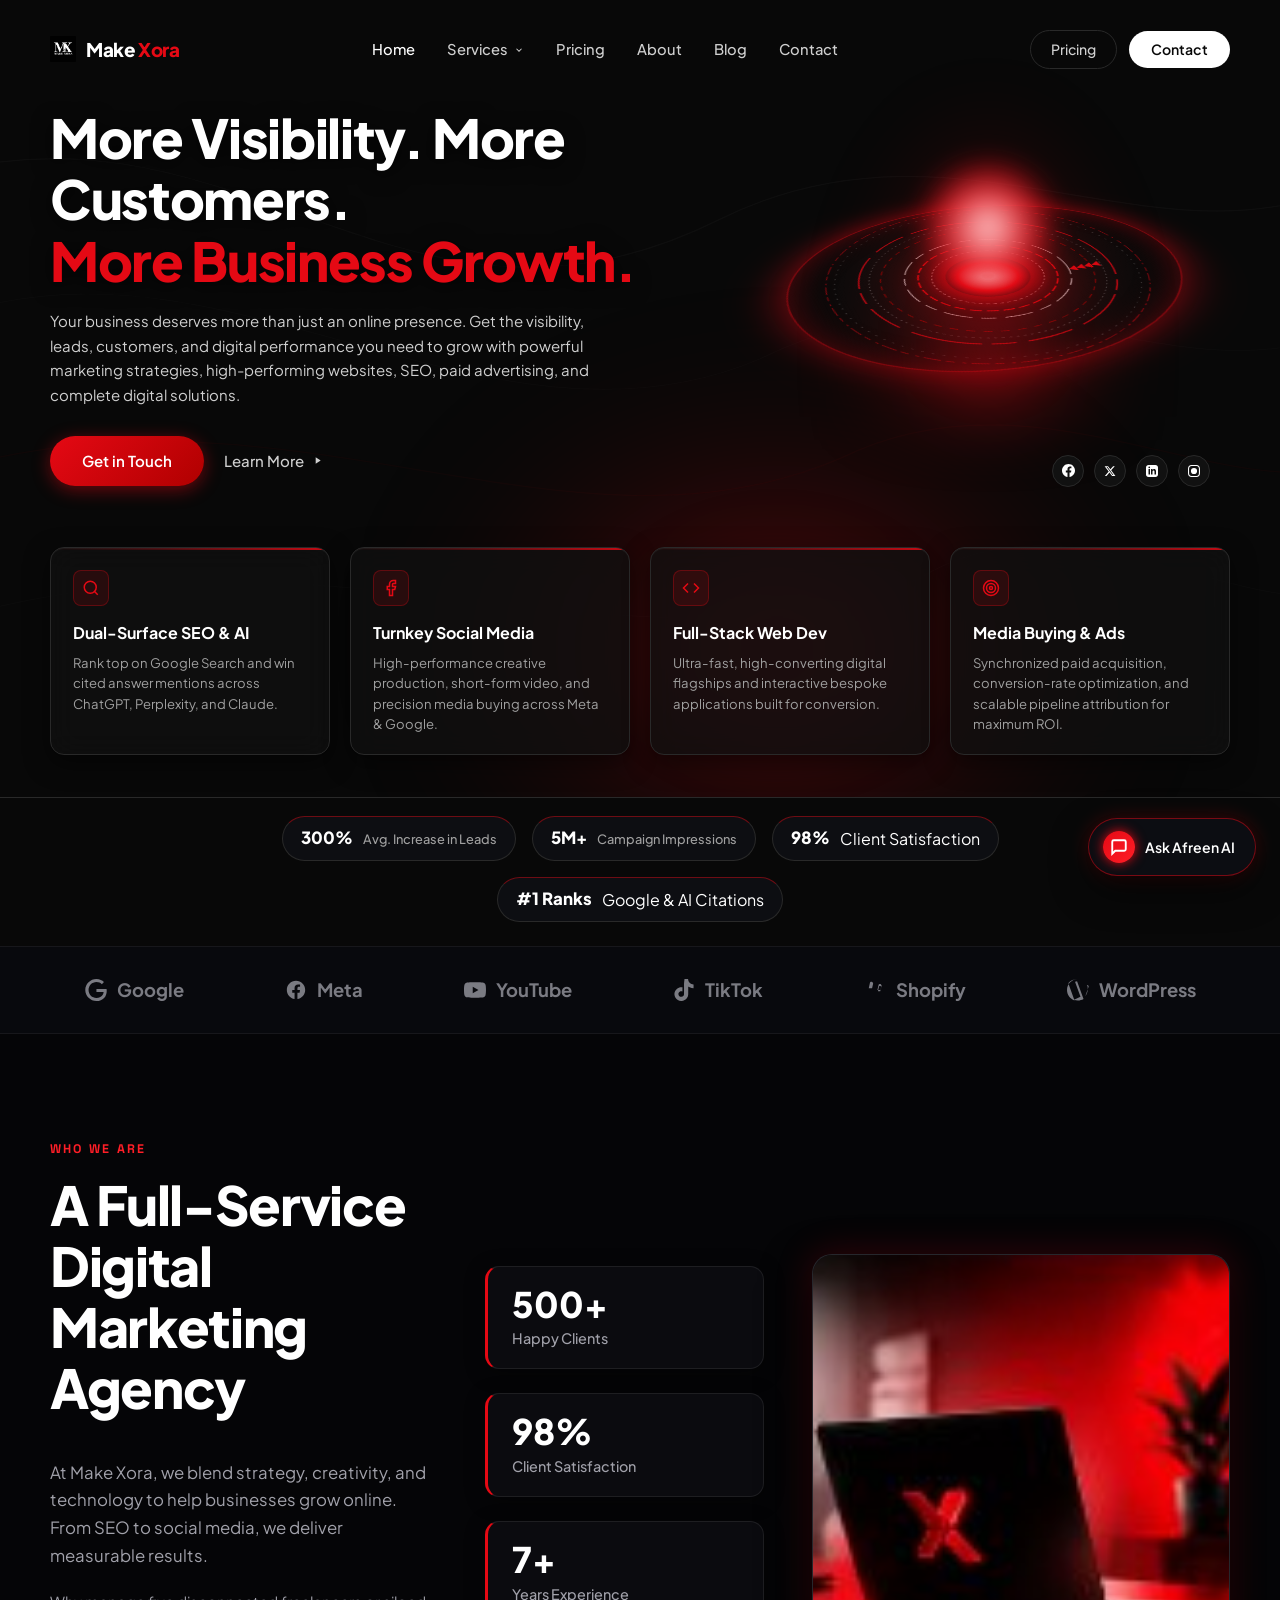
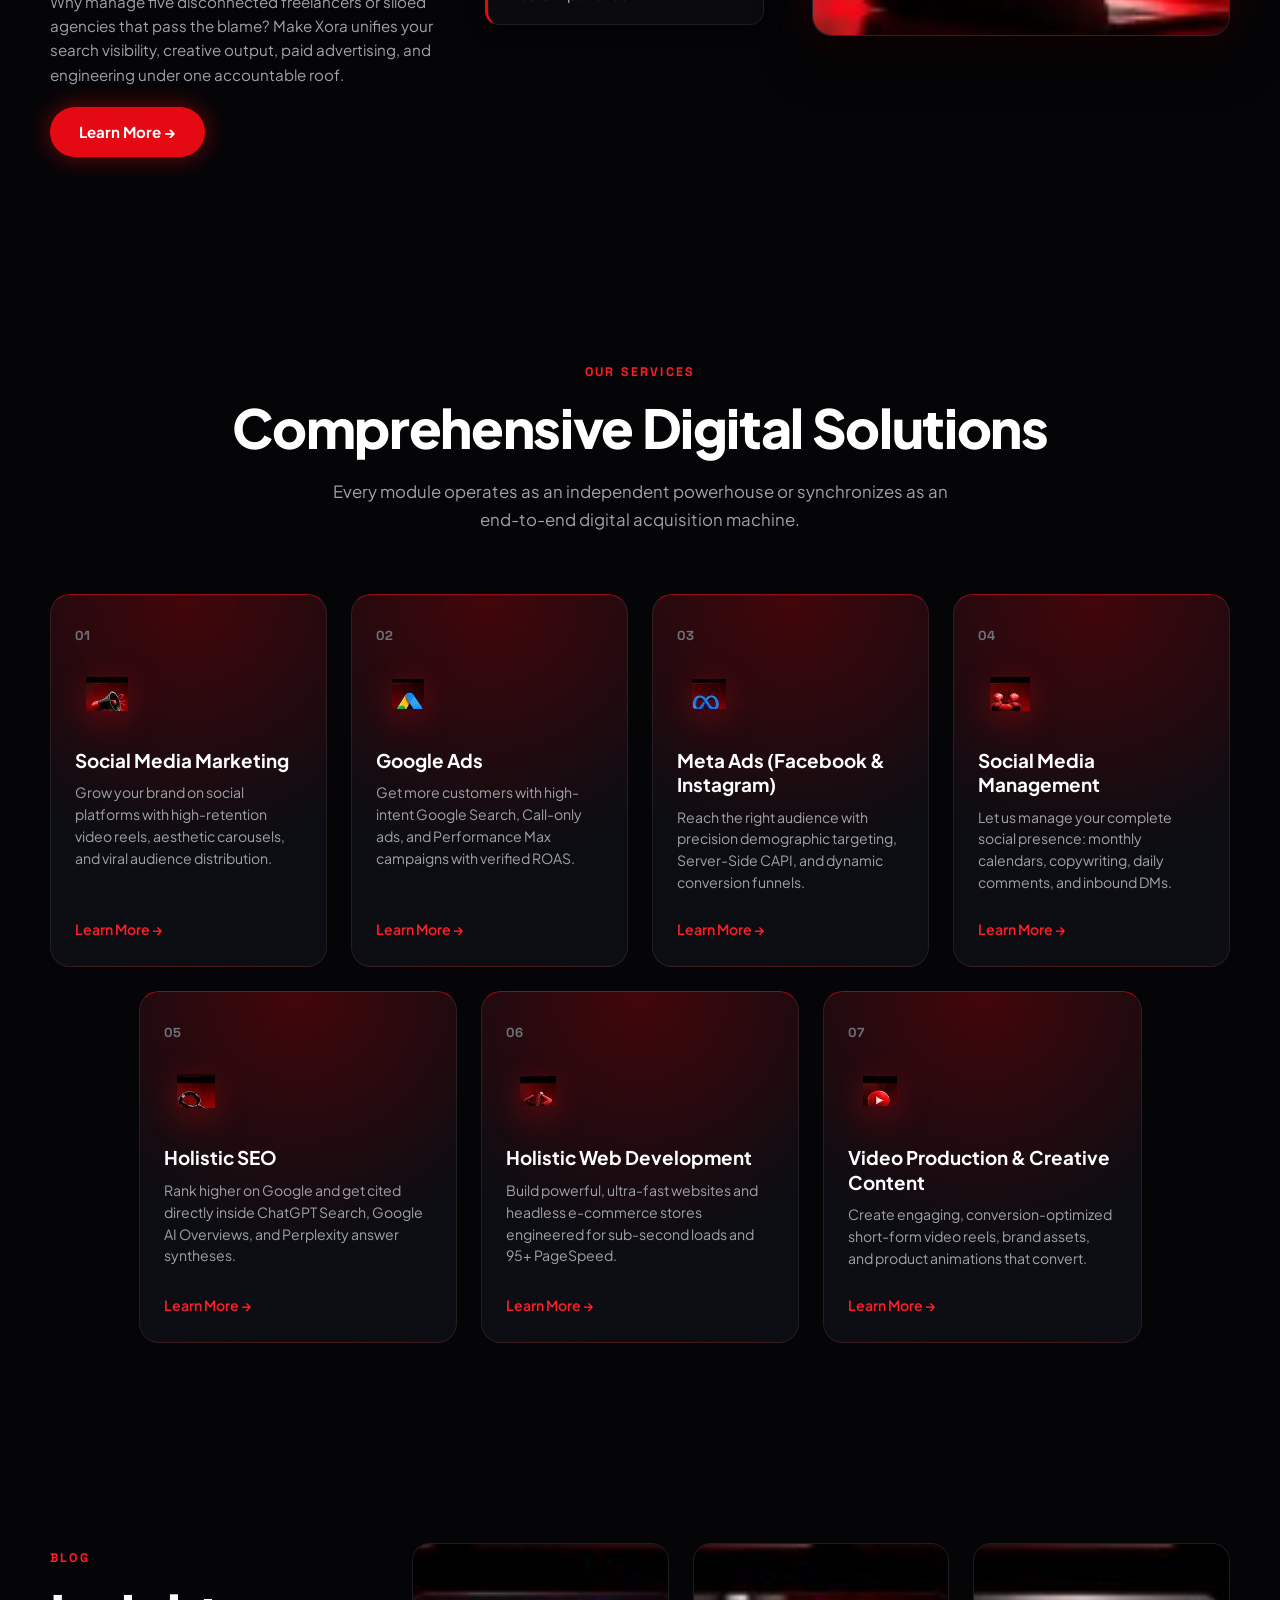
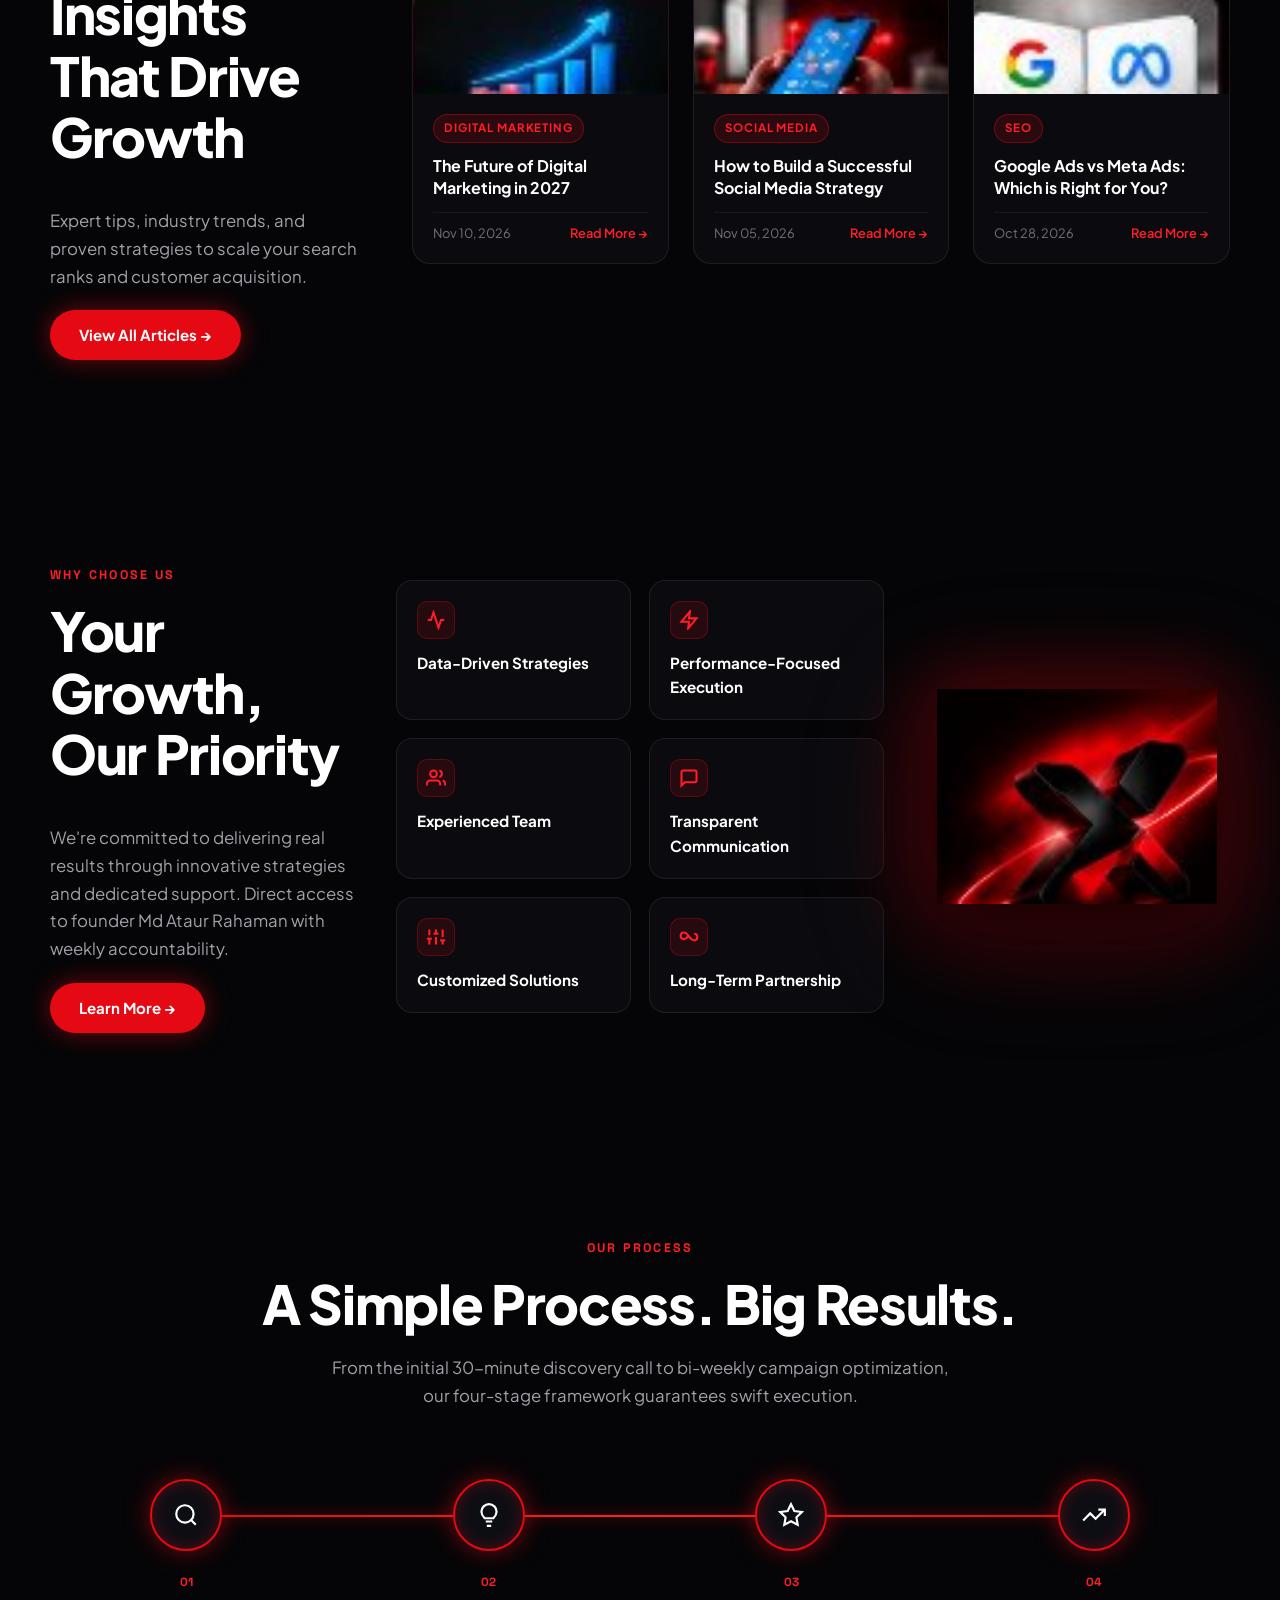
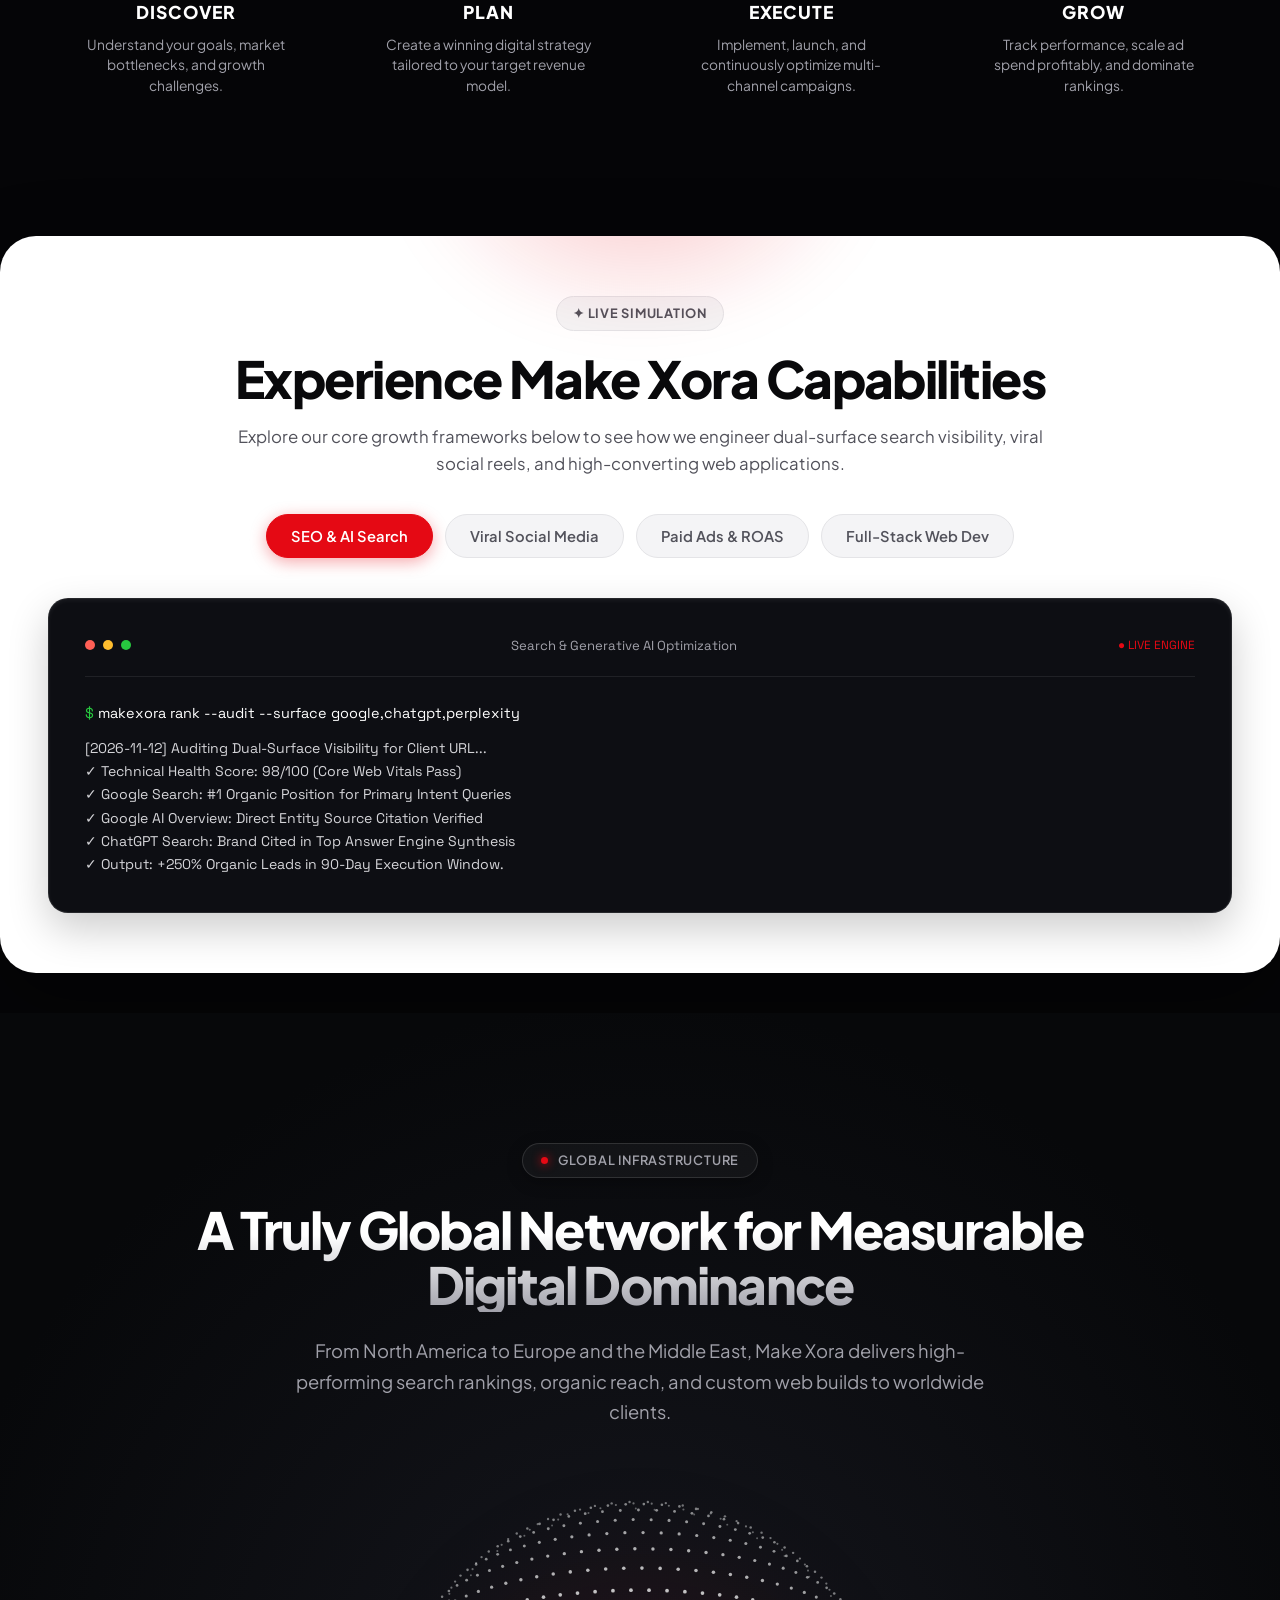
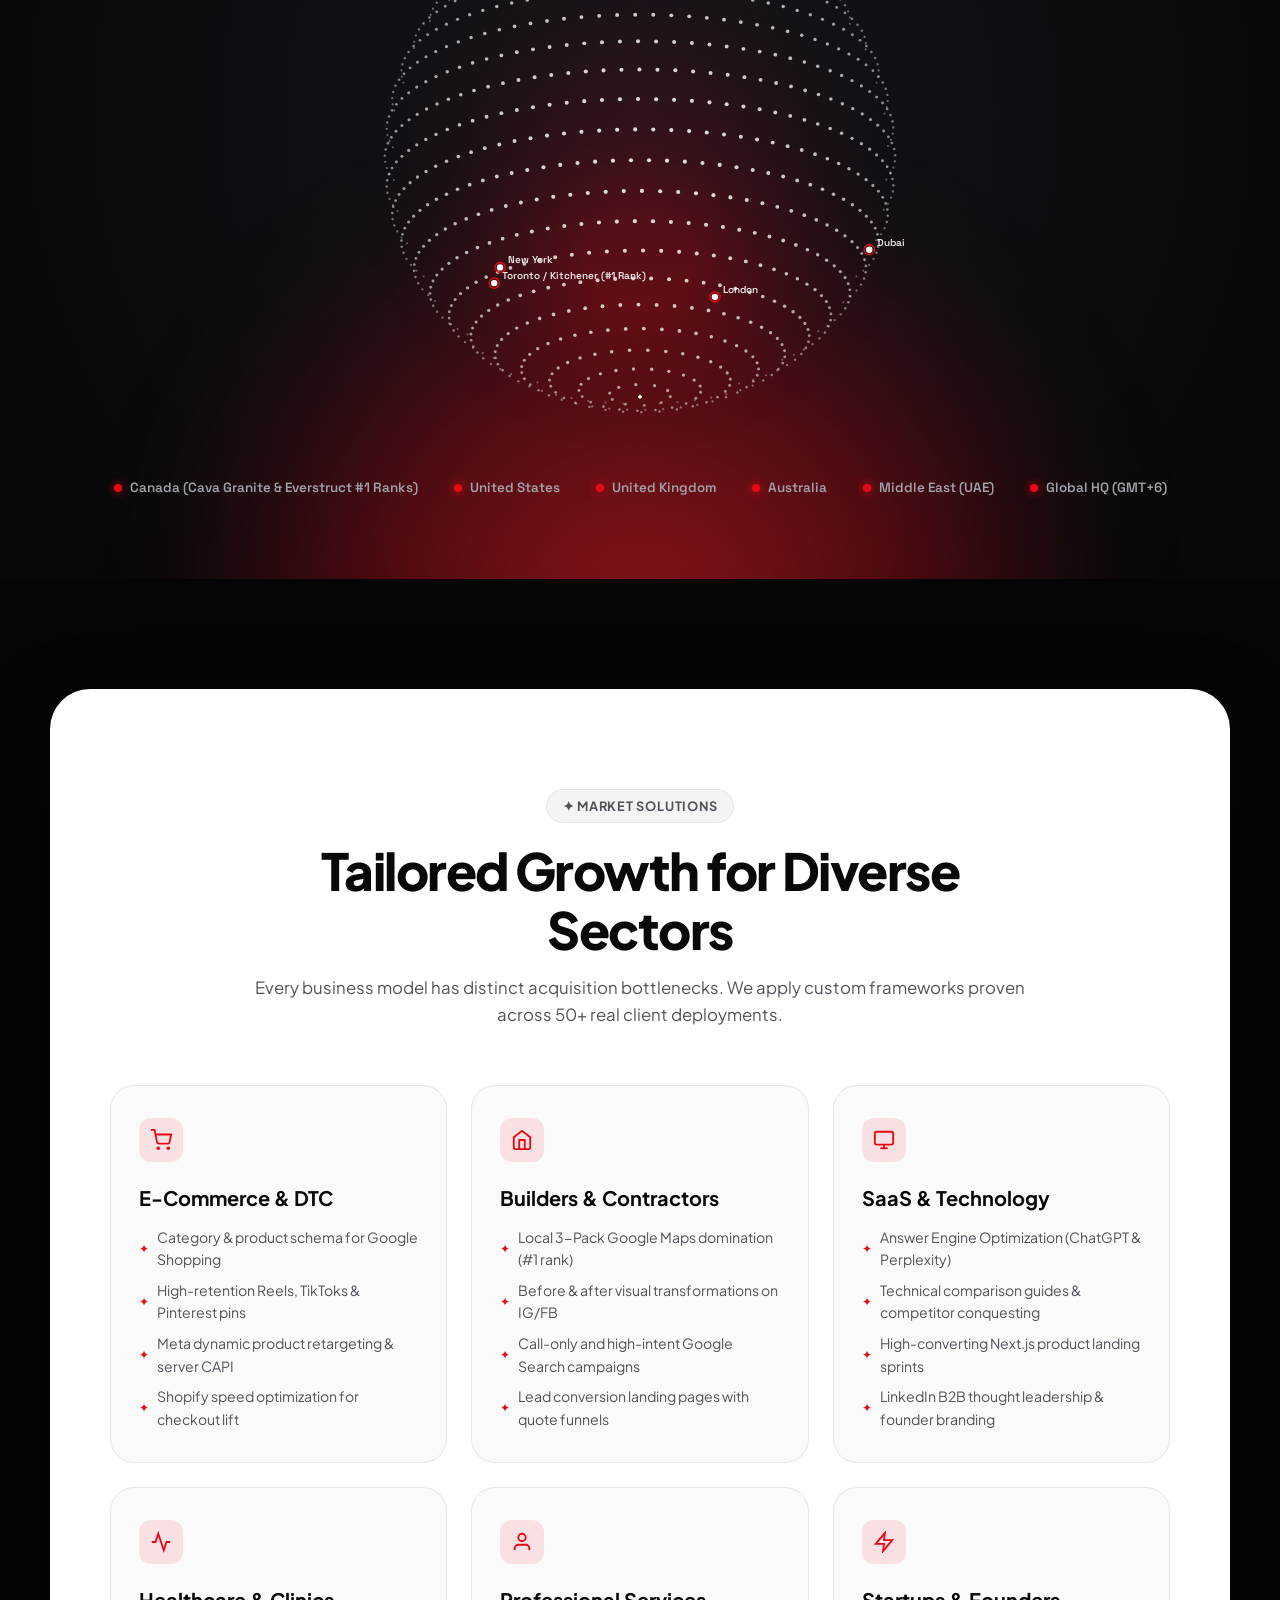
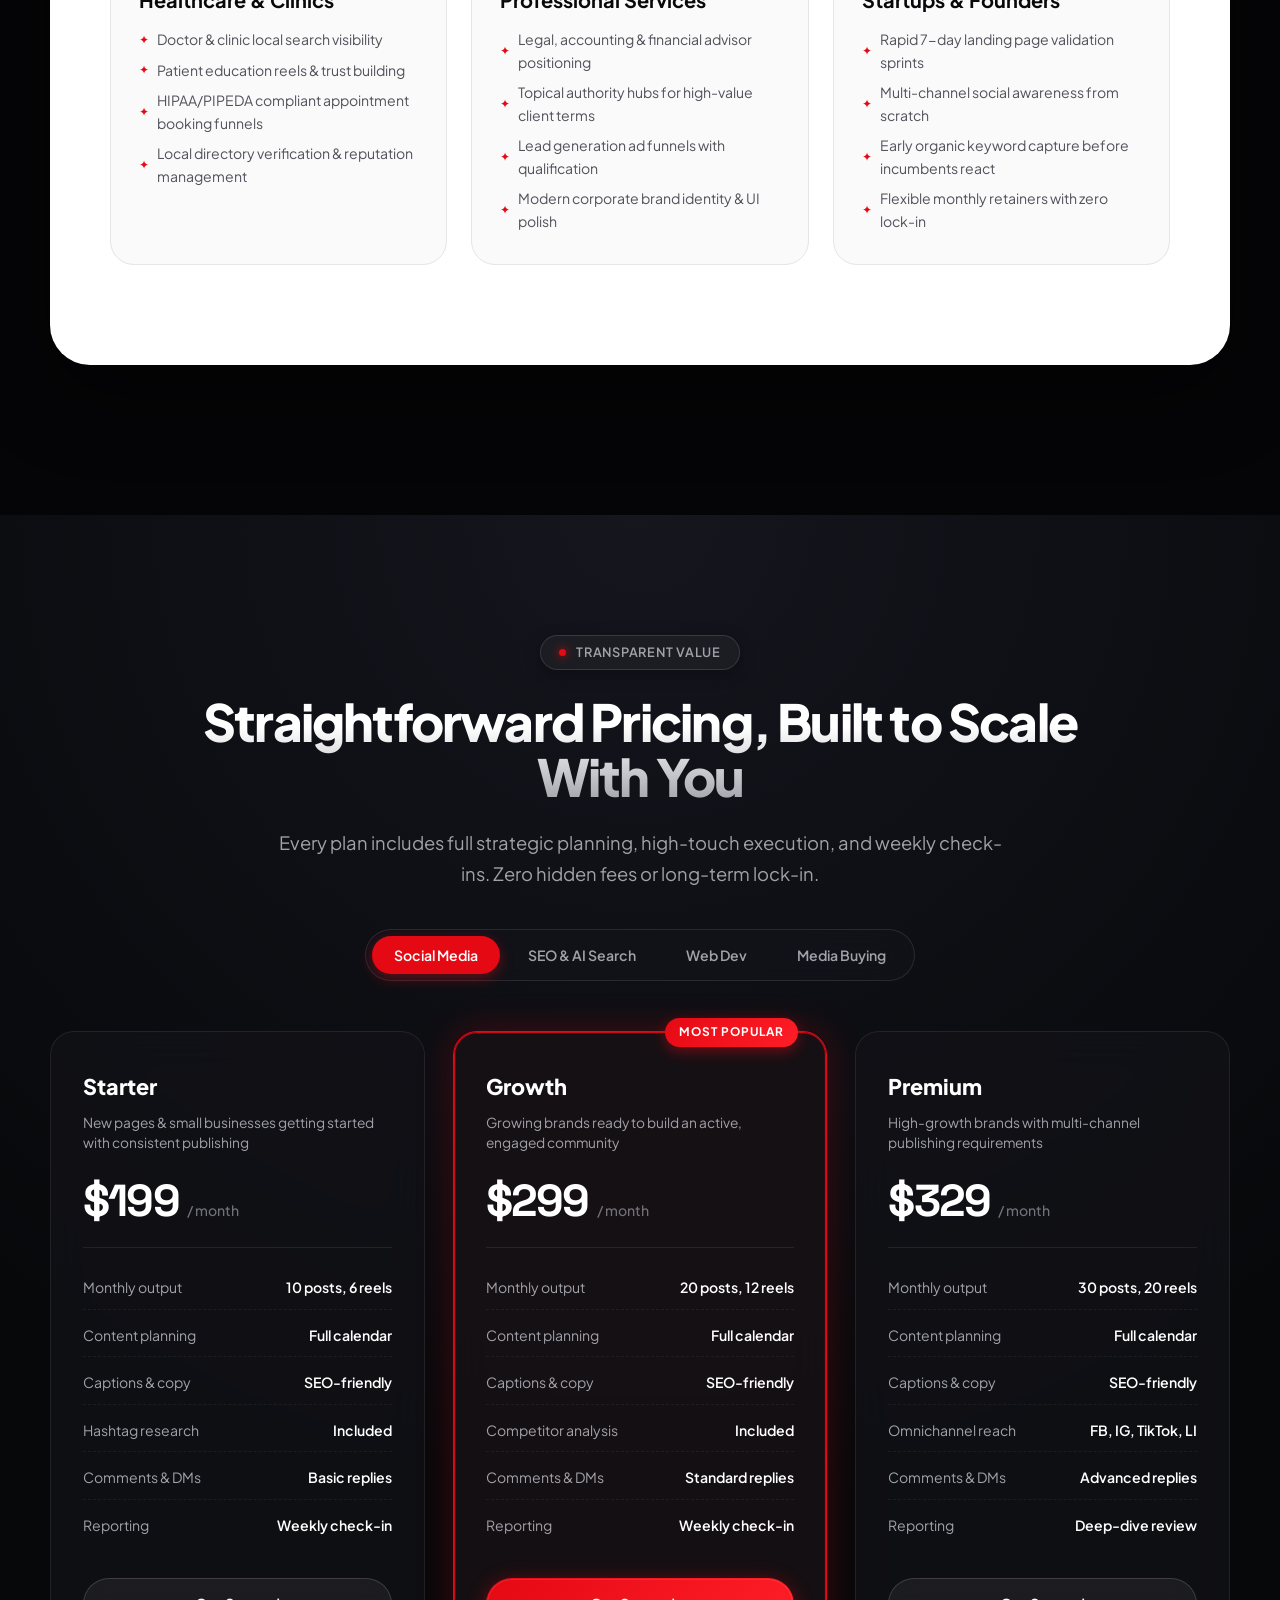
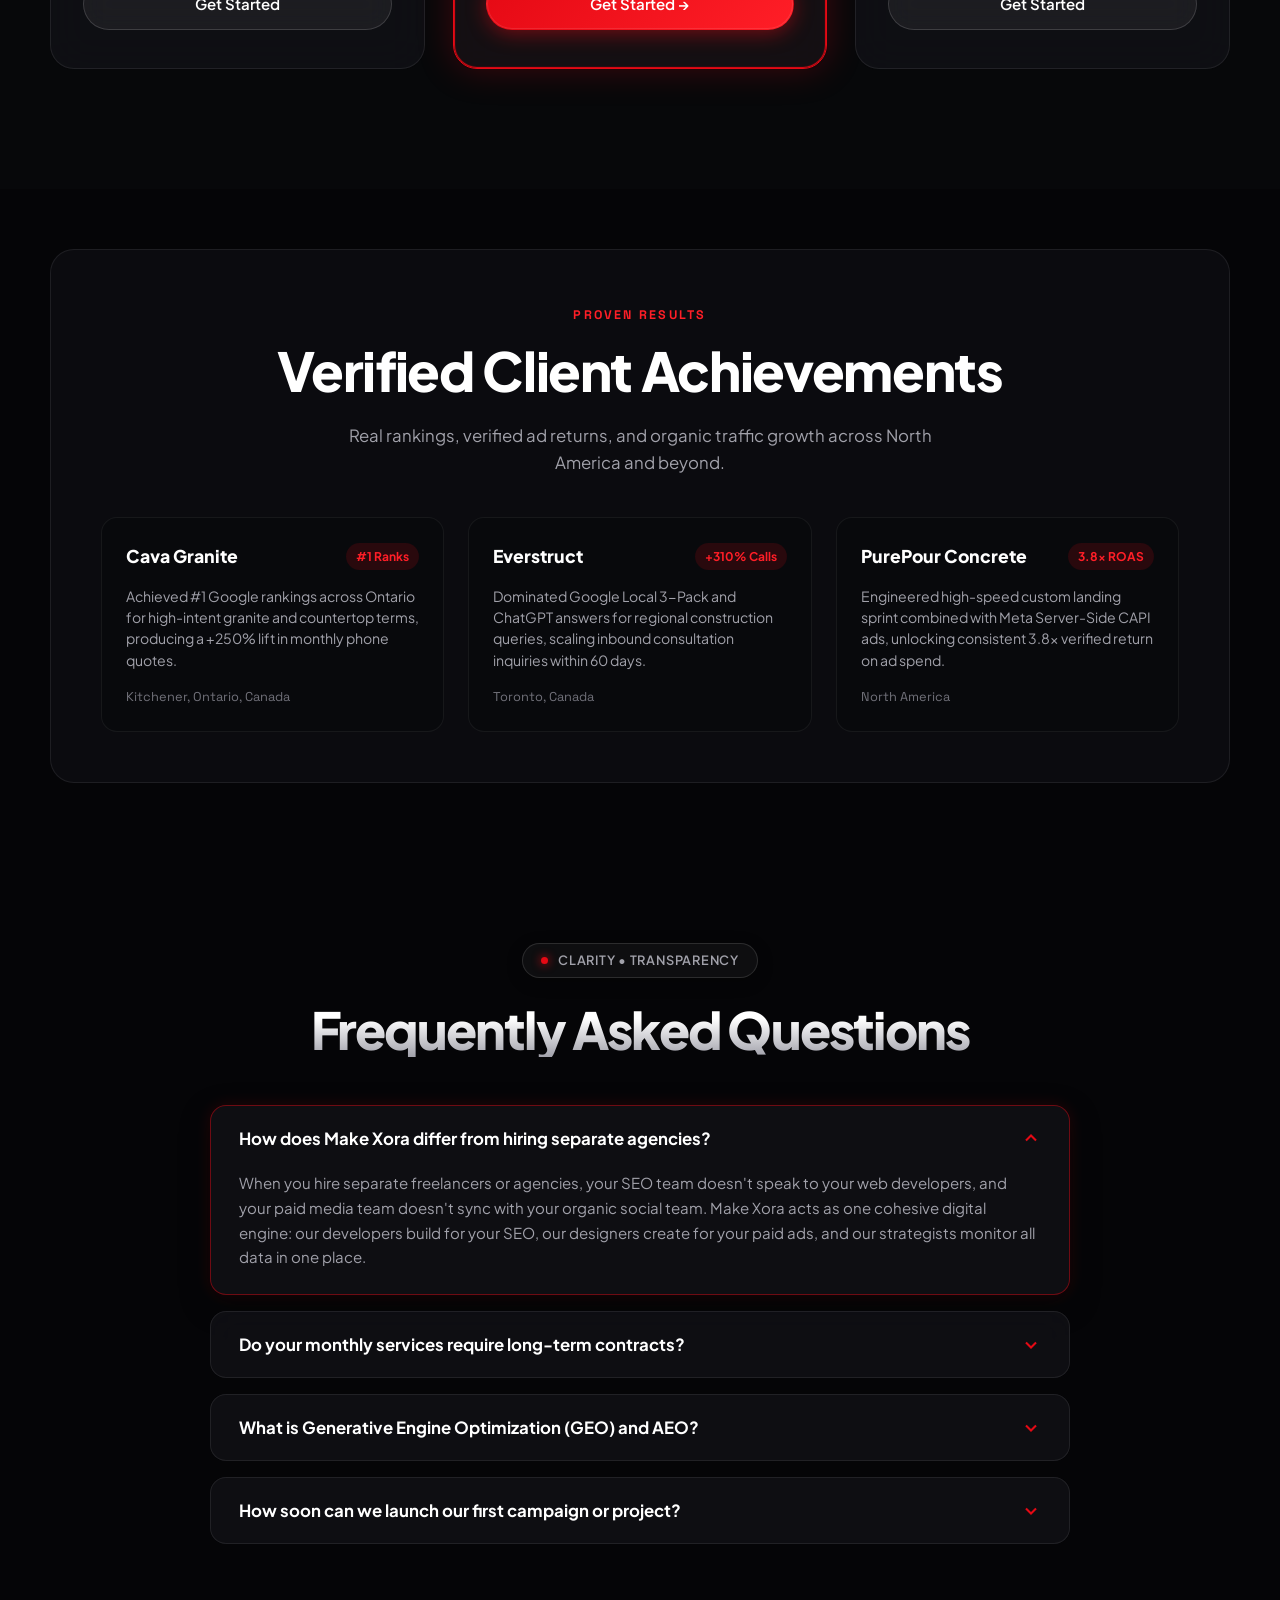
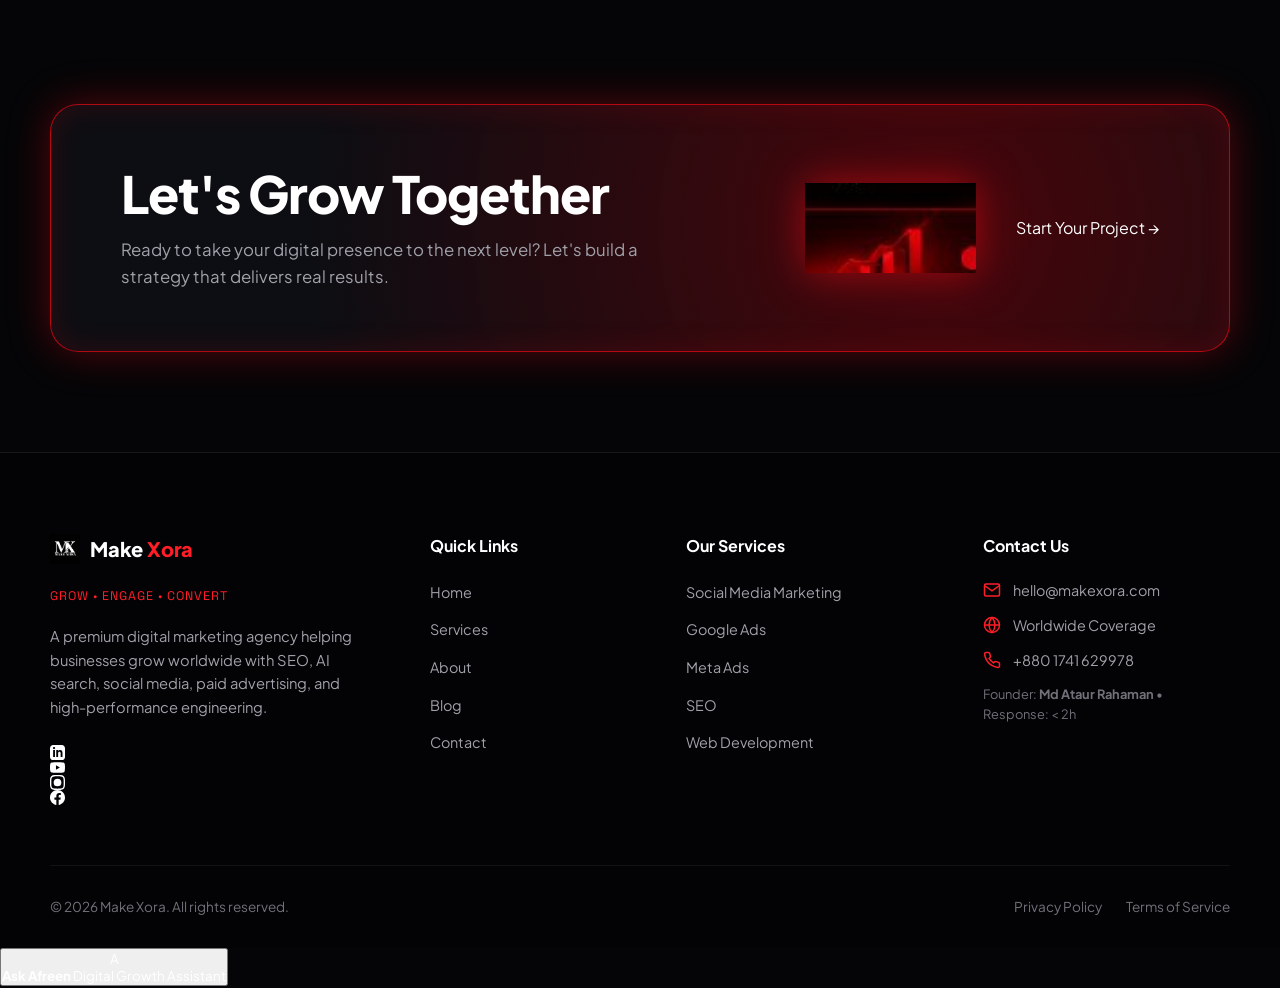
==== commit 670172e3: "feat: Expand hero section full-width and display all 4 animated content boxes in one line" ====
--- a/index.html
+++ b/index.html
@@ -182,204 +182,216 @@
 
   <main>
     <!-- ==========================================================================
-         HERO SECTION (EXACT REFERENCE SCREENSHOT RECREATION)
-         Framed Hero Card (#080808) with Top Nav, Left Headline & CTAs,
-         Right 3D Futuristic Holographic Disc, Bottom Feature Cards & Socials
+         HERO SECTION (FULL-WIDTH 100% WIDE WITH 4 ANIMATED BOXES IN ONE LINE)
          ========================================================================== -->
-    <section class="ref-hero-wrapper">
-      <div class="ref-hero-card">
-        <!-- Background Topographic Wireframe Curves -->
-        <svg class="ref-hero-contour-svg" viewBox="0 0 1400 800" fill="none" preserveAspectRatio="none">
-          <path d="M-100,200 C300,100 500,400 900,250 C1200,120 1400,300 1600,200" stroke="rgba(255,255,255,0.035)" stroke-width="1.5" />
-          <path d="M-100,350 C250,220 600,500 950,380 C1250,260 1450,450 1600,350" stroke="rgba(255,255,255,0.025)" stroke-width="1.5" />
-          <path d="M-100,500 C350,380 700,600 1050,480 C1300,380 1500,550 1600,480" stroke="rgba(229,9,20,0.04)" stroke-width="1.5" />
-          <path d="M-100,650 C400,520 800,720 1150,600 C1350,500 1550,680 1600,600" stroke="rgba(255,255,255,0.02)" stroke-width="1.5" />
-        </svg>
-
-        <!-- Right Ambient Red Glow -->
-        <div class="ref-hero-ambient-glow"></div>
-
-        <!-- 1. NAVIGATION BAR (AT TOP OF HERO CONTAINER) -->
-        <nav class="ref-hero-card-nav" aria-label="Hero Navigation">
-          <!-- Brand Logo -->
-          <a href="index.html" class="ref-hero-brand" aria-label="Make Xora Home">
-            <img src="assets/brand/makexora-nav-logo.png" alt="Make Xora Logo" class="ref-hero-brand-img">
-            <span class="ref-hero-brand-name">Make <span>Xora</span></span>
-          </a>
-
-          <!-- Center Navigation Links -->
-          <ul class="ref-hero-nav-menu">
-            <li><a href="index.html" class="ref-hero-nav-link active">Home</a></li>
-            <li class="ref-hero-nav-dropdown-wrap">
-              <a href="services.html" class="ref-hero-nav-link">
-                Services
-                <svg width="10" height="10" viewBox="0 0 24 24" fill="none" stroke="currentColor" stroke-width="2.5">
-                  <path d="M6 9l6 6 6-6" />
-                </svg>
-              </a>
-              <div class="ref-hero-nav-dropdown">
-                <a href="services/seo-ai-search.html" class="ref-hero-dropdown-link">SEO &amp; AI Search</a>
-                <a href="services/social-media.html" class="ref-hero-dropdown-link">Social Media Management</a>
-                <a href="services/paid-advertising.html" class="ref-hero-dropdown-link">Media Buying &amp; Ads</a>
-                <a href="services/web-development.html" class="ref-hero-dropdown-link">Full-Stack Web Dev</a>
-                <a href="services/content-strategy.html" class="ref-hero-dropdown-link">Content &amp; Creative</a>
-              </div>
-            </li>
-            <li><a href="pricing.html" class="ref-hero-nav-link">Pricing</a></li>
-            <li><a href="about.html" class="ref-hero-nav-link">About</a></li>
-            <li><a href="#blog" class="ref-hero-nav-link">Blog</a></li>
-            <li><a href="contact.html" class="ref-hero-nav-link">Contact</a></li>
-          </ul>
-
-          <!-- Two CTA Buttons on Right -->
-          <div class="ref-hero-nav-actions">
-            <a href="pricing.html" class="ref-hero-nav-btn-outline">Pricing</a>
-            <a href="contact.html" class="ref-hero-nav-btn-solid">Contact</a>
-            <button class="ref-mobile-nav-toggle" aria-label="Open mobile navigation">
-              <svg width="22" height="22" viewBox="0 0 24 24" fill="none" stroke="currentColor" stroke-width="2">
-                <line x1="3" y1="12" x2="21" y2="12" />
-                <line x1="3" y1="6" x2="21" y2="6" />
-                <line x1="3" y1="18" x2="21" y2="18" />
-              </svg>
-            </button>
-          </div>
-        </nav>
-
-        <!-- 2. MAIN HERO GRID (LEFT CONTENT + RIGHT 3D VISUAL) -->
-        <div class="ref-hero-grid">
-          <!-- Left Column: Headline, Description, CTAs -->
-          <div class="ref-hero-left-col">
-            <h1 class="ref-hero-title">
-              More Visibility. More Customers.<br>
-              <span style="color: #E50914;">More Business Growth.</span>
-            </h1>
-
-            <p class="ref-hero-desc">
-              Your business deserves more than just an online presence. Get the visibility, leads, customers, and digital
-              performance you need to grow with powerful marketing strategies, high-performing websites, SEO, paid
-              advertising, and complete digital solutions.
-            </p>
-
-            <div class="ref-hero-cta-group">
-              <a href="contact.html" class="ref-btn-primary-pill">
-                Get in Touch
-              </a>
-              <a href="#services" class="ref-btn-link-arrow">
-                <span>Learn More</span>
-                <svg width="11" height="11" viewBox="0 0 24 24" fill="currentColor">
-                  <path d="M8 5v14l11-7z" />
-                </svg>
-              </a>
-            </div>
-          </div>
-
-          <!-- Right Column: 3D Futuristic Technology Visual -->
-          <div class="ref-hero-visual-col" aria-hidden="true">
-            <!-- Volumetric Light Dome -->
-            <div class="ref-tech-light-dome"></div>
-            <!-- Levitating Energy Orb -->
-            <div class="ref-tech-light-orb"></div>
-
-            <!-- 3D Tilted Concentric Disc Plane -->
-            <div class="ref-tech-disc-3d">
-              <!-- Base Rim -->
-              <div class="ref-disc-base-rim"></div>
-
-              <!-- Outer Tech HUD Ring with Distinct Chevrons (<<<<) in Lower-Right -->
-              <svg class="ref-disc-svg ref-disc-ring-1" viewBox="0 0 600 600" fill="none">
-                <circle cx="300" cy="300" r="285" stroke="rgba(229, 9, 20, 0.5)" stroke-width="2" stroke-dasharray="14 8 28 8 6 12" />
-                <circle cx="300" cy="300" r="270" stroke="rgba(255, 255, 255, 0.25)" stroke-width="1.5" stroke-dasharray="4 14" />
-                <!-- Chevrons <<<< in the lower-right area exactly as in screenshot -->
-                <g fill="rgba(229, 9, 20, 0.95)">
-                  <polygon points="460,320 445,330 460,340" />
-                  <polygon points="475,320 460,330 475,340" />
-                  <polygon points="490,320 475,330 490,340" />
-                  <polygon points="505,320 490,330 505,340" />
-                </g>
-              </svg>
-
-              <!-- Middle Segmented Ring with Data Ticks -->
-              <svg class="ref-disc-svg ref-disc-ring-2" viewBox="0 0 600 600" fill="none">
-                <circle cx="300" cy="300" r="228" stroke="rgba(229, 9, 20, 0.75)" stroke-width="3" stroke-dasharray="80 20 40 15 120 25" />
-                <circle cx="300" cy="300" r="210" stroke="rgba(255, 255, 255, 0.35)" stroke-width="1.5" stroke-dasharray="4 8" />
-                <circle cx="300" cy="300" r="190" stroke="rgba(176, 0, 0, 0.7)" stroke-width="2" stroke-dasharray="14 14" />
-              </svg>
-
-              <!-- Inner Precision Aperture Ring -->
-              <svg class="ref-disc-svg ref-disc-ring-3" viewBox="0 0 600 600" fill="none">
-                <circle cx="300" cy="300" r="148" stroke="rgba(255, 255, 255, 0.75)" stroke-width="2" stroke-dasharray="50 15 25 15" />
-                <circle cx="300" cy="300" r="124" stroke="rgba(229, 9, 20, 0.95)" stroke-width="3" stroke-dasharray="20 8" />
-                <circle cx="300" cy="300" r="100" stroke="rgba(255, 255, 255, 0.85)" stroke-width="1.5" stroke-dasharray="6 6" />
-              </svg>
-
-              <!-- Vivid Red Center Flare Core -->
-              <div class="ref-disc-center-core"></div>
-            </div>
-          </div>
-        </div>
-
-        <!-- 3. BOTTOM HERO ROW (FEATURE CARDS ON LEFT + SOCIALS ON RIGHT) -->
-        <div class="ref-hero-bottom-row">
-          <!-- Left: Compact Feature Cards & Stepper -->
-          <div class="ref-bottom-features-area">
-            <div class="ref-features-stepper-row">
-              <button type="button" class="ref-card-step-num active" id="featStep1" data-step="1" aria-label="Slide 1">1</button>
-              <button type="button" class="ref-card-step-num" id="featStep2" data-step="2" aria-label="Slide 2">2</button>
-              <div class="ref-stepper-toggle-pill">
-                <button type="button" class="ref-slider-arrow-btn" id="featPrevBtn" aria-label="Previous Slide">&larr;</button>
-                <button type="button" class="ref-slider-arrow-btn" id="featNextBtn" aria-label="Next Slide">&rarr;</button>
-              </div>
-            </div>
-
-            <!-- Slide 1 Cards -->
-            <div class="ref-compact-cards-row" id="featCardsDeck1">
-              <a href="services/seo-ai-search.html" class="ref-compact-card">
-                <h4 class="ref-card-heading">Dual-Surface SEO &amp; AI</h4>
-                <p class="ref-card-text">Rank top on Google Search and win cited answer mentions across ChatGPT, Perplexity, and Claude.</p>
-              </a>
-              <a href="services/social-media.html" class="ref-compact-card">
-                <h4 class="ref-card-heading">Turnkey Social Media</h4>
-                <p class="ref-card-text">High-performance creative production, short-form video, and precision media buying across Meta &amp; Google.</p>
-              </a>
-            </div>
-
-            <!-- Slide 2 Cards -->
-            <div class="ref-compact-cards-row" id="featCardsDeck2" style="display: none;">
-              <a href="services/web-development.html" class="ref-compact-card">
-                <h4 class="ref-card-heading">Full-Stack Web Dev</h4>
-                <p class="ref-card-text">Ultra-fast, high-converting digital flagships and interactive bespoke applications built for conversion.</p>
-              </a>
-              <a href="services/paid-advertising.html" class="ref-compact-card">
-                <h4 class="ref-card-heading">Media Buying &amp; Ads</h4>
-                <p class="ref-card-text">Synchronized paid acquisition, conversion-rate optimization, and scalable pipeline attribution for maximum ROI.</p>
-              </a>
-            </div>
-          </div>
-
-          <!-- Right: Social Media Icon Pills -->
-          <div class="ref-hero-social-strip">
+    <section class="ref-hero-fullwide">
+      <!-- Background Topographic Wireframe Curves -->
+      <svg class="ref-hero-contour-svg" viewBox="0 0 1600 800" fill="none" preserveAspectRatio="none">
+        <path d="M-100,180 C300,80 500,380 900,220 C1200,100 1450,280 1700,180" stroke="rgba(255,255,255,0.03)" stroke-width="1.5" />
+        <path d="M-100,330 C250,200 600,480 950,360 C1250,240 1500,420 1700,320" stroke="rgba(255,255,255,0.02)" stroke-width="1.5" />
+        <path d="M-100,480 C350,360 700,580 1050,460 C1300,360 1550,520 1700,460" stroke="rgba(229,9,20,0.04)" stroke-width="1.5" />
+        <path d="M-100,630 C400,500 800,700 1150,580 C1350,480 1600,650 1700,580" stroke="rgba(255,255,255,0.018)" stroke-width="1.5" />
+      </svg>
+
+      <!-- Right Ambient Red Glow -->
+      <div class="ref-hero-ambient-glow"></div>
+
+      <!-- 1. FULL-WIDTH HERO NAVIGATION BAR -->
+      <nav class="ref-hero-full-nav" aria-label="Hero Navigation">
+        <!-- Brand Logo -->
+        <a href="index.html" class="ref-hero-brand" aria-label="Make Xora Home">
+          <img src="assets/brand/makexora-nav-logo.png" alt="Make Xora Logo" class="ref-hero-brand-img">
+          <span class="ref-hero-brand-name">Make <span>Xora</span></span>
+        </a>
+
+        <!-- Center Navigation Links -->
+        <ul class="ref-hero-nav-menu">
+          <li><a href="index.html" class="ref-hero-nav-link active">Home</a></li>
+          <li class="ref-hero-nav-dropdown-wrap">
+            <a href="services.html" class="ref-hero-nav-link">
+              Services
+              <svg width="10" height="10" viewBox="0 0 24 24" fill="none" stroke="currentColor" stroke-width="2.5">
+                <path d="M6 9l6 6 6-6" />
+              </svg>
+            </a>
+            <div class="ref-hero-nav-dropdown">
+              <a href="services/seo-ai-search.html" class="ref-hero-dropdown-link">SEO &amp; AI Search</a>
+              <a href="services/social-media.html" class="ref-hero-dropdown-link">Social Media Management</a>
+              <a href="services/paid-advertising.html" class="ref-hero-dropdown-link">Media Buying &amp; Ads</a>
+              <a href="services/web-development.html" class="ref-hero-dropdown-link">Full-Stack Web Dev</a>
+              <a href="services/content-strategy.html" class="ref-hero-dropdown-link">Content &amp; Creative</a>
+            </div>
+          </li>
+          <li><a href="pricing.html" class="ref-hero-nav-link">Pricing</a></li>
+          <li><a href="about.html" class="ref-hero-nav-link">About</a></li>
+          <li><a href="#blog" class="ref-hero-nav-link">Blog</a></li>
+          <li><a href="contact.html" class="ref-hero-nav-link">Contact</a></li>
+        </ul>
+
+        <!-- Right: Two CTA Buttons -->
+        <div class="ref-hero-nav-actions">
+          <a href="pricing.html" class="ref-hero-nav-btn-outline">Pricing</a>
+          <a href="contact.html" class="ref-hero-nav-btn-solid">Contact</a>
+          <button class="ref-mobile-nav-toggle" aria-label="Open mobile navigation">
+            <svg width="22" height="22" viewBox="0 0 24 24" fill="none" stroke="currentColor" stroke-width="2">
+              <line x1="3" y1="12" x2="21" y2="12" />
+              <line x1="3" y1="6" x2="21" y2="6" />
+              <line x1="3" y1="18" x2="21" y2="18" />
+            </svg>
+          </button>
+        </div>
+      </nav>
+
+      <!-- 2. MAIN HERO GRID (LEFT CONTENT + RIGHT 3D VISUAL) -->
+      <div class="ref-hero-main-split">
+        <!-- Left Column: Headline, Description, CTAs -->
+        <div class="ref-hero-left-content">
+          <h1 class="ref-hero-title">
+            More Visibility. More Customers.<br>
+            <span style="color: #E50914;">More Business Growth.</span>
+          </h1>
+
+          <p class="ref-hero-desc">
+            Your business deserves more than just an online presence. Get the visibility, leads, customers, and digital
+            performance you need to grow with powerful marketing strategies, high-performing websites, SEO, paid
+            advertising, and complete digital solutions.
+          </p>
+
+          <div class="ref-hero-cta-group">
+            <a href="contact.html" class="ref-btn-primary-pill">
+              Get in Touch
+            </a>
+            <a href="#services" class="ref-btn-link-arrow">
+              <span>Learn More</span>
+              <svg width="11" height="11" viewBox="0 0 24 24" fill="currentColor">
+                <path d="M8 5v14l11-7z" />
+              </svg>
+            </a>
+          </div>
+        </div>
+
+        <!-- Right Column: 3D Futuristic Technology Visual -->
+        <div class="ref-hero-right-visual" aria-hidden="true">
+          <!-- Volumetric Light Dome -->
+          <div class="ref-tech-light-dome"></div>
+          <!-- Levitating Energy Orb -->
+          <div class="ref-tech-light-orb"></div>
+
+          <!-- 3D Tilted Concentric Disc Plane -->
+          <div class="ref-tech-disc-3d">
+            <!-- Base Rim -->
+            <div class="ref-disc-base-rim"></div>
+
+            <!-- Outer HUD Ring with Distinct Chevrons (<<<<) in Lower-Right -->
+            <svg class="ref-disc-svg ref-disc-ring-1" viewBox="0 0 600 600" fill="none">
+              <circle cx="300" cy="300" r="285" stroke="rgba(229, 9, 20, 0.5)" stroke-width="2" stroke-dasharray="14 8 28 8 6 12" />
+              <circle cx="300" cy="300" r="270" stroke="rgba(255, 255, 255, 0.25)" stroke-width="1.5" stroke-dasharray="4 14" />
+              <!-- Chevrons <<<< in the lower-right area exactly as in screenshot -->
+              <g fill="rgba(229, 9, 20, 0.95)">
+                <polygon points="460,320 445,330 460,340" />
+                <polygon points="475,320 460,330 475,340" />
+                <polygon points="490,320 475,330 490,340" />
+                <polygon points="505,320 490,330 505,340" />
+              </g>
+            </svg>
+
+            <!-- Middle Segmented Ring with Data Ticks -->
+            <svg class="ref-disc-svg ref-disc-ring-2" viewBox="0 0 600 600" fill="none">
+              <circle cx="300" cy="300" r="228" stroke="rgba(229, 9, 20, 0.75)" stroke-width="3" stroke-dasharray="80 20 40 15 120 25" />
+              <circle cx="300" cy="300" r="210" stroke="rgba(255, 255, 255, 0.35)" stroke-width="1.5" stroke-dasharray="4 8" />
+              <circle cx="300" cy="300" r="190" stroke="rgba(176, 0, 0, 0.7)" stroke-width="2" stroke-dasharray="14 14" />
+            </svg>
+
+            <!-- Inner Precision Aperture Ring -->
+            <svg class="ref-disc-svg ref-disc-ring-3" viewBox="0 0 600 600" fill="none">
+              <circle cx="300" cy="300" r="148" stroke="rgba(255, 255, 255, 0.75)" stroke-width="2" stroke-dasharray="50 15 25 15" />
+              <circle cx="300" cy="300" r="124" stroke="rgba(229, 9, 20, 0.95)" stroke-width="3" stroke-dasharray="20 8" />
+              <circle cx="300" cy="300" r="100" stroke="rgba(255, 255, 255, 0.85)" stroke-width="1.5" stroke-dasharray="6 6" />
+            </svg>
+
+            <!-- Vivid Red Center Flare Core -->
+            <div class="ref-disc-center-core"></div>
+          </div>
+
+          <!-- Social Icons positioned at lower-right of the visual -->
+          <div class="ref-visual-social-pills">
             <a href="https://facebook.com/makexora" target="_blank" rel="noopener" class="ref-hero-social-pill" aria-label="Facebook">
-              <svg width="14" height="14" viewBox="0 0 24 24" fill="currentColor">
+              <svg width="13" height="13" viewBox="0 0 24 24" fill="currentColor">
                 <path d="M24 12.073C24 5.405 18.627 0 12 0S0 5.405 0 12.073C0 18.1 4.388 23.094 10.125 24v-8.437H7.078v-3.49h3.047V9.41c0-3.025 1.792-4.697 4.533-4.697 1.312 0 2.686.236 2.686.236v2.97h-1.514c-1.491 0-1.956.93-1.956 1.885v2.268h3.328l-.532 3.49h-2.796V24C19.612 23.094 24 18.1 24 12.073z" />
               </svg>
             </a>
             <a href="https://twitter.com/makexora" target="_blank" rel="noopener" class="ref-hero-social-pill" aria-label="X / Twitter">
-              <svg width="13" height="13" viewBox="0 0 24 24" fill="currentColor">
+              <svg width="12" height="12" viewBox="0 0 24 24" fill="currentColor">
                 <path d="M18.244 2.25h3.308l-7.227 8.26 8.502 11.24H16.17l-5.214-6.817L4.99 21.75H1.68l7.73-8.835L1.254 2.25H8.08l4.713 6.231zm-1.161 17.52h1.833L7.084 4.126H5.117z" />
               </svg>
             </a>
             <a href="https://linkedin.com/company/makexora" target="_blank" rel="noopener" class="ref-hero-social-pill" aria-label="LinkedIn">
-              <svg width="13" height="13" viewBox="0 0 24 24" fill="currentColor">
+              <svg width="12" height="12" viewBox="0 0 24 24" fill="currentColor">
                 <path d="M19 0h-14c-2.761 0-5 2.239-5 5v14c0 2.761 2.239 5 5 5h14c2.762 0 5-2.239 5-5v-14c0-2.761-2.238-5-5-5zm-11 19h-3v-11h3v11zm-1.5-12.268c-.966 0-1.75-.79-1.75-1.764s.784-1.764 1.75-1.764 1.75.79 1.75 1.764-.783 1.764-1.75 1.764zm13.5 12.268h-3v-5.604c0-3.368-4-3.113-4 0v5.604h-3v-11h3v1.765c1.396-2.586 7-2.777 7 2.476v6.759z" />
               </svg>
             </a>
             <a href="https://instagram.com/makexora" target="_blank" rel="noopener" class="ref-hero-social-pill" aria-label="Instagram">
-              <svg width="13" height="13" viewBox="0 0 24 24" fill="currentColor">
+              <svg width="12" height="12" viewBox="0 0 24 24" fill="currentColor">
                 <path d="M12 2.163c3.204 0 3.584.012 4.85.07 3.252.148 4.771 1.691 4.919 4.919.058 1.265.069 1.645.069 4.849 0 3.205-.012 3.584-.069 4.849-.149 3.225-1.664 4.771-4.919 4.919-1.266.058-1.644.07-4.85.07-3.204 0-3.584-.012-4.849-.07-3.26-.149-4.771-1.699-4.919-4.92-.058-1.265-.07-1.644-.07-4.849 0-3.204.013-3.583.07-4.849.149-3.227 1.664-4.771 4.919-4.919 1.266-.057 1.645-.069 4.849-.069zM12 0C8.741 0 8.333.014 7.053.072 2.695.272.273 2.69.073 7.052.014 8.333 0 8.741 0 12c0 3.259.014 3.668.072 4.948.2 4.358 2.618 6.78 6.98 6.98C8.333 23.986 8.741 24 12 24c3.259 0 3.668-.014 4.948-.072 4.354-.2 6.782-2.618 6.979-6.98.059-1.28.073-1.689.073-4.948 0-3.259-.014-3.667-.072-4.947-.196-4.354-2.617-6.78-6.979-6.98C15.668.014 15.259 0 12 0zm0 5.838a6.162 6.162 0 100 12.324 6.162 6.162 0 000-12.324z" />
               </svg>
             </a>
           </div>
         </div>
+      </div>
+
+      <!-- 3. ALL 4 CONTENTS VISIBLE AT ONE LINE IN ANIMATED BOXES -->
+      <div class="ref-hero-animated-boxes-row">
+        <!-- Box 1 -->
+        <a href="services/seo-ai-search.html" class="ref-anim-box ref-anim-box-1">
+          <div class="ref-box-neon-bar"></div>
+          <div class="ref-box-icon-wrap">
+            <svg width="18" height="18" viewBox="0 0 24 24" fill="none" stroke="currentColor" stroke-width="2">
+              <circle cx="11" cy="11" r="8" />
+              <path d="m21 21-4.3-4.3" />
+            </svg>
+          </div>
+          <h4 class="ref-box-title">Dual-Surface SEO &amp; AI</h4>
+          <p class="ref-box-desc">Rank top on Google Search and win cited answer mentions across ChatGPT, Perplexity, and Claude.</p>
+        </a>
+
+        <!-- Box 2 -->
+        <a href="services/social-media.html" class="ref-anim-box ref-anim-box-2">
+          <div class="ref-box-neon-bar"></div>
+          <div class="ref-box-icon-wrap">
+            <svg width="18" height="18" viewBox="0 0 24 24" fill="none" stroke="currentColor" stroke-width="2">
+              <path d="M18 2h-3a5 5 0 0 0-5 5v3H7v4h3v8h4v-8h3l1-4h-4V7a1 1 0 0 1 1-1h3z" />
+            </svg>
+          </div>
+          <h4 class="ref-box-title">Turnkey Social Media</h4>
+          <p class="ref-box-desc">High-performance creative production, short-form video, and precision media buying across Meta &amp; Google.</p>
+        </a>
+
+        <!-- Box 3 -->
+        <a href="services/web-development.html" class="ref-anim-box ref-anim-box-3">
+          <div class="ref-box-neon-bar"></div>
+          <div class="ref-box-icon-wrap">
+            <svg width="18" height="18" viewBox="0 0 24 24" fill="none" stroke="currentColor" stroke-width="2">
+              <polyline points="16 18 22 12 16 6" />
+              <polyline points="8 6 2 12 8 18" />
+            </svg>
+          </div>
+          <h4 class="ref-box-title">Full-Stack Web Dev</h4>
+          <p class="ref-box-desc">Ultra-fast, high-converting digital flagships and interactive bespoke applications built for conversion.</p>
+        </a>
+
+        <!-- Box 4 -->
+        <a href="services/paid-advertising.html" class="ref-anim-box ref-anim-box-4">
+          <div class="ref-box-neon-bar"></div>
+          <div class="ref-box-icon-wrap">
+            <svg width="18" height="18" viewBox="0 0 24 24" fill="none" stroke="currentColor" stroke-width="2">
+              <circle cx="12" cy="12" r="10" />
+              <circle cx="12" cy="12" r="6" />
+              <circle cx="12" cy="12" r="2" />
+            </svg>
+          </div>
+          <h4 class="ref-box-title">Media Buying &amp; Ads</h4>
+          <p class="ref-box-desc">Synchronized paid acquisition, conversion-rate optimization, and scalable pipeline attribution for maximum ROI.</p>
+        </a>
       </div>
     </section>
 
@@ -392,7 +404,7 @@
         </div>
         <div class="ref-trust-badge">
           <span class="ref-trust-stat-num">5M+</span>
-          <span class="ref-trust-lbl">Campaign Impressions</span>
+          <span class="ref-trust-stat-lbl">Campaign Impressions</span>
         </div>
         <div class="ref-trust-badge">
           <span class="ref-trust-stat-num">98%</span>
--- a/assets/css/redesign.css
+++ b/assets/css/redesign.css
@@ -260,36 +260,20 @@
 }
 
 /* --------------------------------------------------------------------------
-   HERO SECTION (EXACT REFERENCE SCREENSHOT RECREATION)
+   HERO SECTION (FULL-WIDTH 100% WIDE WITH 4 ANIMATED BOXES IN ONE LINE)
    Strict Palette: Near Black (#080808), Deep Black (#111111), Vivid Red (#E50914),
    Dark Red (#B00000), Pure White (#FFFFFF), Soft White (#D0D0D0), Border (#292929)
    -------------------------------------------------------------------------- */
-.ref-hero-wrapper {
+.ref-hero-fullwide {
   width: 100%;
-  background: #000000;
-  padding: 24px 50px 30px;
-  display: flex;
-  flex-direction: column;
-  align-items: center;
+  background: #080808;
+  padding: 30px 50px 42px;
   position: relative;
   overflow: hidden;
-}
-
-.ref-hero-card {
-  width: 100%;
-  max-width: 1540px;
-  margin: 0 auto;
-  background: #080808;
-  border: 1px solid #292929;
-  border-radius: 24px;
-  padding: 28px 44px 34px;
-  position: relative;
-  overflow: hidden;
-  min-height: 640px;
+  border-bottom: 1px solid #292929;
   display: flex;
   flex-direction: column;
   justify-content: space-between;
-  box-shadow: 0 20px 50px rgba(0, 0, 0, 0.8), 0 0 40px rgba(0, 0, 0, 0.5);
 }
 
 /* Background Topographic Wireframe Curves */
@@ -308,8 +292,8 @@
   position: absolute;
   top: 45%;
   right: 10%;
-  width: 700px;
-  height: 550px;
+  width: 750px;
+  height: 580px;
   max-width: 90vw;
   background: radial-gradient(ellipse at center, rgba(229, 9, 20, 0.35) 0%, rgba(176, 0, 0, 0.12) 40%, transparent 70%);
   filter: blur(60px);
@@ -318,14 +302,14 @@
 }
 
 /* --------------------------------------------------------------------------
-   1. NAVIGATION BAR (AT TOP OF HERO CONTAINER — EXACT SCREENSHOT)
+   1. FULL-WIDTH NAVIGATION BAR (AT TOP OF HERO)
    -------------------------------------------------------------------------- */
-.ref-hero-card-nav {
+.ref-hero-full-nav {
   display: flex;
   align-items: center;
   justify-content: space-between;
   width: 100%;
-  margin-bottom: 34px;
+  margin-bottom: 38px;
   z-index: 10;
   position: relative;
 }
@@ -472,18 +456,18 @@
 /* --------------------------------------------------------------------------
    2. MAIN HERO GRID (LEFT CONTENT + RIGHT 3D VISUAL)
    -------------------------------------------------------------------------- */
-.ref-hero-grid {
+.ref-hero-main-split {
   display: grid;
-  grid-template-columns: 1.18fr 0.82fr;
-  gap: 36px;
+  grid-template-columns: 1.15fr 0.85fr;
+  gap: 40px;
   align-items: center;
   width: 100%;
   z-index: 2;
   position: relative;
-  margin-bottom: 20px;
-}
-
-.ref-hero-left-col {
+  margin-bottom: 24px;
+}
+
+.ref-hero-left-content {
   display: flex;
   flex-direction: column;
   align-items: flex-start;
@@ -491,7 +475,7 @@
 }
 
 .ref-hero-title {
-  font-size: clamp(2.3rem, 4vw, 3.8rem);
+  font-size: clamp(2.4rem, 4.2vw, 4rem);
   font-weight: 800;
   line-height: 1.14;
   color: #FFFFFF;
@@ -504,8 +488,8 @@
   font-size: 15px;
   line-height: 1.65;
   color: #D0D0D0;
-  max-width: 500px;
-  margin: 0 0 26px 0;
+  max-width: 540px;
+  margin: 0 0 28px 0;
   font-weight: 400;
 }
 
@@ -520,7 +504,7 @@
   display: inline-flex;
   align-items: center;
   justify-content: center;
-  padding: 12px 28px;
+  padding: 13px 32px;
   border-radius: 9999px;
   background: linear-gradient(135deg, #E50914 0%, #B00000 100%);
   color: #FFFFFF;
@@ -559,8 +543,9 @@
 /* --------------------------------------------------------------------------
    3. RIGHT VISUAL (3D HOLOGRAPHIC TECHNOLOGY DISC)
    -------------------------------------------------------------------------- */
-.ref-hero-visual-col {
-  display: flex;
+.ref-hero-right-visual {
+  display: flex;
+  flex-direction: column;
   align-items: center;
   justify-content: center;
   position: relative;
@@ -573,9 +558,9 @@
   top: 0%;
   left: 50%;
   transform: translateX(-50%);
-  width: 260px;
-  height: 300px;
-  background: radial-gradient(ellipse at 50% 80%, rgba(229, 9, 20, 0.48) 0%, rgba(176, 0, 0, 0.18) 40%, transparent 75%);
+  width: 270px;
+  height: 310px;
+  background: radial-gradient(ellipse at 50% 80%, rgba(229, 9, 20, 0.5) 0%, rgba(176, 0, 0, 0.18) 40%, transparent 75%);
   filter: blur(34px);
   pointer-events: none;
   z-index: 1;
@@ -599,8 +584,8 @@
 
 .ref-tech-disc-3d {
   position: relative;
-  width: 390px;
-  height: 390px;
+  width: 400px;
+  height: 400px;
   max-width: 90vw;
   max-height: 90vw;
   transform: perspective(1000px) rotateX(62deg) rotateZ(-22deg);
@@ -651,131 +636,15 @@
   z-index: 2;
 }
 
-/* --------------------------------------------------------------------------
-   4. BOTTOM HERO ROW (FEATURE CARDS ON LEFT + SOCIALS ON RIGHT)
-   -------------------------------------------------------------------------- */
-.ref-hero-bottom-row {
-  display: flex;
-  align-items: flex-end;
-  justify-content: space-between;
+.ref-visual-social-pills {
+  display: flex;
+  align-items: center;
+  justify-content: flex-end;
+  gap: 10px;
   width: 100%;
-  margin-top: 32px;
-  z-index: 5;
-  position: relative;
-  flex-wrap: wrap;
-  gap: 24px;
-}
-
-.ref-bottom-features-area {
-  display: flex;
-  flex-direction: column;
-  align-items: flex-start;
-  gap: 12px;
-}
-
-.ref-features-stepper-row {
-  display: flex;
-  align-items: center;
-  gap: 14px;
-}
-
-.ref-card-step-num {
-  width: 22px;
-  height: 22px;
-  border-radius: 50%;
-  border: 1px solid rgba(255, 255, 255, 0.25);
-  background: transparent;
-  color: #A0A0A0;
-  font-size: 11px;
-  font-weight: 700;
-  display: inline-flex;
-  align-items: center;
-  justify-content: center;
-  cursor: pointer;
-  padding: 0;
-  outline: none;
-  transition: all 0.2s ease;
-}
-
-.ref-card-step-num.active {
-  border-color: #E50914;
-  color: #FFFFFF;
-  background: rgba(229, 9, 20, 0.2);
-  box-shadow: 0 0 10px rgba(229, 9, 20, 0.4);
-}
-
-.ref-stepper-toggle-pill {
-  display: inline-flex;
-  align-items: center;
-  background: #111111;
-  border: 1px solid #292929;
-  border-radius: 9999px;
-  padding: 2px 4px;
-  gap: 4px;
-}
-
-.ref-slider-arrow-btn {
-  background: none;
-  border: none;
-  color: #A0A0A0;
-  font-size: 12px;
-  cursor: pointer;
-  padding: 2px 6px;
-  border-radius: 50%;
-  transition: all 0.2s ease;
-}
-
-.ref-slider-arrow-btn:hover {
-  color: #FFFFFF;
-  background: rgba(229, 9, 20, 0.25);
-}
-
-.ref-compact-cards-row {
-  display: flex;
-  align-items: stretch;
-  gap: 16px;
-}
-
-.ref-compact-card {
-  background: rgba(255, 255, 255, 0.03);
-  border: 1px solid #292929;
-  border-radius: 12px;
-  padding: 16px 20px;
-  width: 230px;
-  text-decoration: none;
-  transition: all 0.25s ease;
-  backdrop-filter: blur(10px);
-  -webkit-backdrop-filter: blur(10px);
-  display: flex;
-  flex-direction: column;
-}
-
-.ref-compact-card:hover {
-  border-color: rgba(229, 9, 20, 0.5);
-  transform: translateY(-2px);
-  box-shadow: 0 8px 24px rgba(0, 0, 0, 0.6), 0 0 16px rgba(229, 9, 20, 0.15);
-}
-
-.ref-card-heading {
-  color: #FFFFFF;
-  font-size: 0.92rem;
-  font-weight: 700;
-  margin: 0 0 6px 0;
-}
-
-.ref-card-text {
-  color: #A0A0A0;
-  font-size: 0.78rem;
-  line-height: 1.5;
-  margin: 0;
-}
-
-/* Right Social Strip */
-.ref-hero-social-strip {
-  display: flex;
-  align-items: center;
-  gap: 10px;
-  margin-bottom: 6px;
+  margin-top: 10px;
+  padding-right: 20px;
+  z-index: 4;
 }
 
 .ref-hero-social-pill {
@@ -801,12 +670,125 @@
 }
 
 /* --------------------------------------------------------------------------
-   TRUST STATS BAR (PRESERVING CONTENT BENEATH HERO CARD)
+   4. 4 ANIMATED BOXES IN ONE LINE ACROSS FULL WIDTH
+   -------------------------------------------------------------------------- */
+.ref-hero-animated-boxes-row {
+  display: grid;
+  grid-template-columns: repeat(4, 1fr);
+  gap: 20px;
+  width: 100%;
+  margin-top: 36px;
+  position: relative;
+  z-index: 5;
+}
+
+.ref-anim-box {
+  position: relative;
+  background: rgba(17, 17, 17, 0.75);
+  border: 1px solid #292929;
+  border-radius: 14px;
+  padding: 22px 22px 20px;
+  text-decoration: none;
+  transition: all 0.3s cubic-bezier(0.16, 1, 0.3, 1);
+  backdrop-filter: blur(14px);
+  -webkit-backdrop-filter: blur(14px);
+  display: flex;
+  flex-direction: column;
+  overflow: hidden;
+  box-shadow: 0 8px 24px rgba(0, 0, 0, 0.5), inset 0 1px 0 rgba(255, 255, 255, 0.05);
+}
+
+/* Staggered organic breathing float animation */
+.ref-anim-box-1 { animation: boxFloat 5s ease-in-out infinite alternate; animation-delay: 0s; }
+.ref-anim-box-2 { animation: boxFloat 5s ease-in-out infinite alternate; animation-delay: 0.7s; }
+.ref-anim-box-3 { animation: boxFloat 5s ease-in-out infinite alternate; animation-delay: 1.4s; }
+.ref-anim-box-4 { animation: boxFloat 5s ease-in-out infinite alternate; animation-delay: 2.1s; }
+
+/* Glowing animated top neon line with running light beam */
+.ref-box-neon-bar {
+  position: absolute;
+  top: 0;
+  left: 0;
+  width: 100%;
+  height: 2px;
+  background: linear-gradient(90deg, transparent 0%, rgba(229, 9, 20, 0.3) 20%, #E50914 50%, #FFFFFF 60%, #E50914 70%, transparent 100%);
+  background-size: 200% 100%;
+  animation: neonBeamSweep 4s linear infinite;
+  opacity: 0.85;
+}
+
+.ref-anim-box-2 .ref-box-neon-bar { animation-delay: 1s; }
+.ref-anim-box-3 .ref-box-neon-bar { animation-delay: 2s; }
+.ref-anim-box-4 .ref-box-neon-bar { animation-delay: 3s; }
+
+/* Icon Container */
+.ref-box-icon-wrap {
+  width: 36px;
+  height: 36px;
+  border-radius: 8px;
+  background: rgba(229, 9, 20, 0.12);
+  border: 1px solid rgba(229, 9, 20, 0.3);
+  display: inline-flex;
+  align-items: center;
+  justify-content: center;
+  color: #E50914;
+  margin-bottom: 14px;
+  transition: all 0.3s ease;
+}
+
+.ref-box-title {
+  color: #FFFFFF;
+  font-size: 1rem;
+  font-weight: 700;
+  margin: 0 0 8px 0;
+  transition: color 0.2s ease;
+}
+
+.ref-box-desc {
+  color: #A0A0A0;
+  font-size: 0.82rem;
+  line-height: 1.55;
+  margin: 0;
+  font-weight: 400;
+  transition: color 0.2s ease;
+}
+
+/* Hover State Animation */
+.ref-anim-box:hover {
+  transform: translateY(-6px) scale(1.02);
+  border-color: #E50914;
+  box-shadow: 0 16px 36px rgba(0, 0, 0, 0.8), 0 0 28px rgba(229, 9, 20, 0.35);
+  background: rgba(22, 22, 25, 0.9);
+}
+
+.ref-anim-box:hover .ref-box-neon-bar {
+  height: 3px;
+  opacity: 1;
+}
+
+.ref-anim-box:hover .ref-box-icon-wrap {
+  background: #E50914;
+  color: #FFFFFF;
+  border-color: #E50914;
+  box-shadow: 0 0 14px rgba(229, 9, 20, 0.6);
+  transform: scale(1.08);
+}
+
+.ref-anim-box:hover .ref-box-title {
+  color: #FFFFFF;
+}
+
+.ref-anim-box:hover .ref-box-desc {
+  color: #D0D0D0;
+}
+
+/* --------------------------------------------------------------------------
+   TRUST STATS BAR (PRESERVING ALL PROOF POINTS BENEATH HERO)
    -------------------------------------------------------------------------- */
 .ref-trust-strip-container {
   width: 100%;
-  background: #000000;
-  padding: 10px 50px 24px;
+  background: #080808;
+  padding: 18px 50px 24px;
   display: flex;
   justify-content: center;
 }
@@ -851,6 +833,16 @@
 }
 
 /* Animations */
+@keyframes neonBeamSweep {
+  0% { background-position: -200% 0; }
+  100% { background-position: 200% 0; }
+}
+
+@keyframes boxFloat {
+  0% { transform: translateY(0px); }
+  100% { transform: translateY(-4px); }
+}
+
 @keyframes techDomePulse {
   0% { opacity: 0.65; transform: translateX(-50%) scale(0.95); }
   100% { opacity: 1; transform: translateX(-50%) scale(1.08); }
@@ -867,13 +859,13 @@
 }
 
 /* Responsive Rules */
-@media (max-width: 1024px) {
-  .ref-hero-grid {
+@media (max-width: 1100px) {
+  .ref-hero-main-split {
     grid-template-columns: 1fr;
     gap: 36px;
     text-align: center;
   }
-  .ref-hero-left-col {
+  .ref-hero-left-content {
     align-items: center;
     text-align: center;
   }
@@ -884,13 +876,9 @@
   .ref-hero-cta-group {
     justify-content: center;
   }
-  .ref-hero-bottom-row {
-    flex-direction: column;
-    align-items: center;
-    gap: 24px;
-  }
-  .ref-bottom-features-area {
-    align-items: center;
+  .ref-hero-animated-boxes-row {
+    grid-template-columns: repeat(2, 1fr);
+    gap: 16px;
   }
   .ref-hero-nav-menu {
     display: none;
@@ -898,28 +886,21 @@
 }
 
 @media (max-width: 640px) {
-  .ref-hero-wrapper {
-    padding: 16px 16px 20px;
-  }
-  .ref-hero-card {
-    padding: 20px 18px 24px;
-    border-radius: 16px;
+  .ref-hero-fullwide {
+    padding: 20px 20px 32px !important;
   }
   .ref-hero-title {
-    font-size: 1.95rem;
-  }
-  .ref-compact-cards-row {
-    flex-direction: column;
-    width: 100%;
-  }
-  .ref-compact-card {
-    width: 100%;
+    font-size: 2.1rem;
+  }
+  .ref-hero-animated-boxes-row {
+    grid-template-columns: 1fr;
+    gap: 14px;
   }
   .ref-tech-disc-3d {
     width: 280px;
     height: 280px;
   }
-  .ref-hero-visual-col {
+  .ref-hero-right-visual {
     height: 300px;
   }
   .ref-trust-strip-container {
@@ -2349,3 +2330,34 @@
 html[data-theme="light"] .ref-trust-stat-lbl {
   color: #71717a !important;
 }
+
+/* Light Mode Full-Width Hero Overrides */
+html[data-theme="light"] .ref-hero-fullwide {
+  background: #f7f7fa !important;
+  border-bottom-color: #e4e4e7 !important;
+}
+
+html[data-theme="light"] .ref-anim-box {
+  background: #ffffff !important;
+  border-color: #e4e4e7 !important;
+  box-shadow: 0 8px 24px rgba(0, 0, 0, 0.05) !important;
+}
+
+html[data-theme="light"] .ref-anim-box:hover {
+  background: #ffffff !important;
+  border-color: #E50914 !important;
+  box-shadow: 0 14px 34px rgba(0, 0, 0, 0.1), 0 0 20px rgba(229, 9, 20, 0.2) !important;
+}
+
+html[data-theme="light"] .ref-box-title {
+  color: #080808 !important;
+}
+
+html[data-theme="light"] .ref-box-desc {
+  color: #52525b !important;
+}
+
+html[data-theme="light"] .ref-box-icon-wrap {
+  background: rgba(229, 9, 20, 0.08) !important;
+  border-color: rgba(229, 9, 20, 0.25) !important;
+}
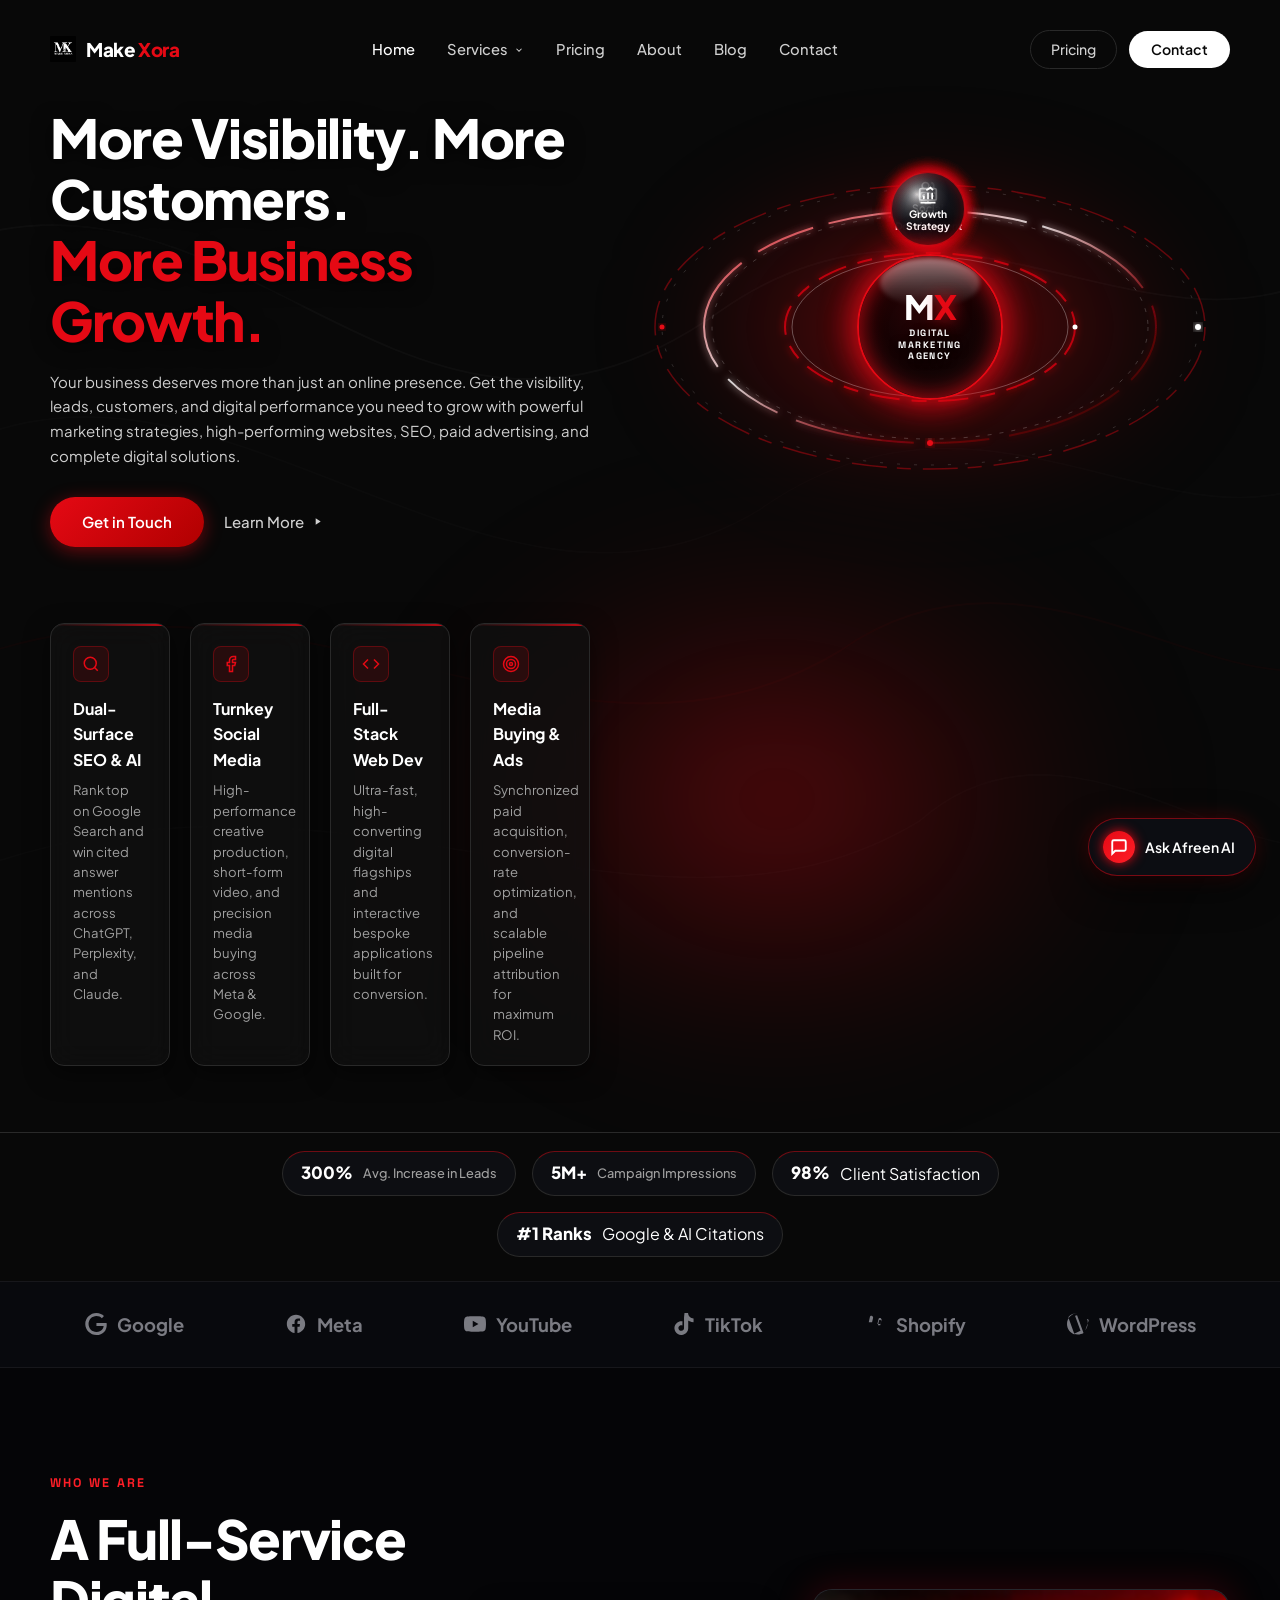
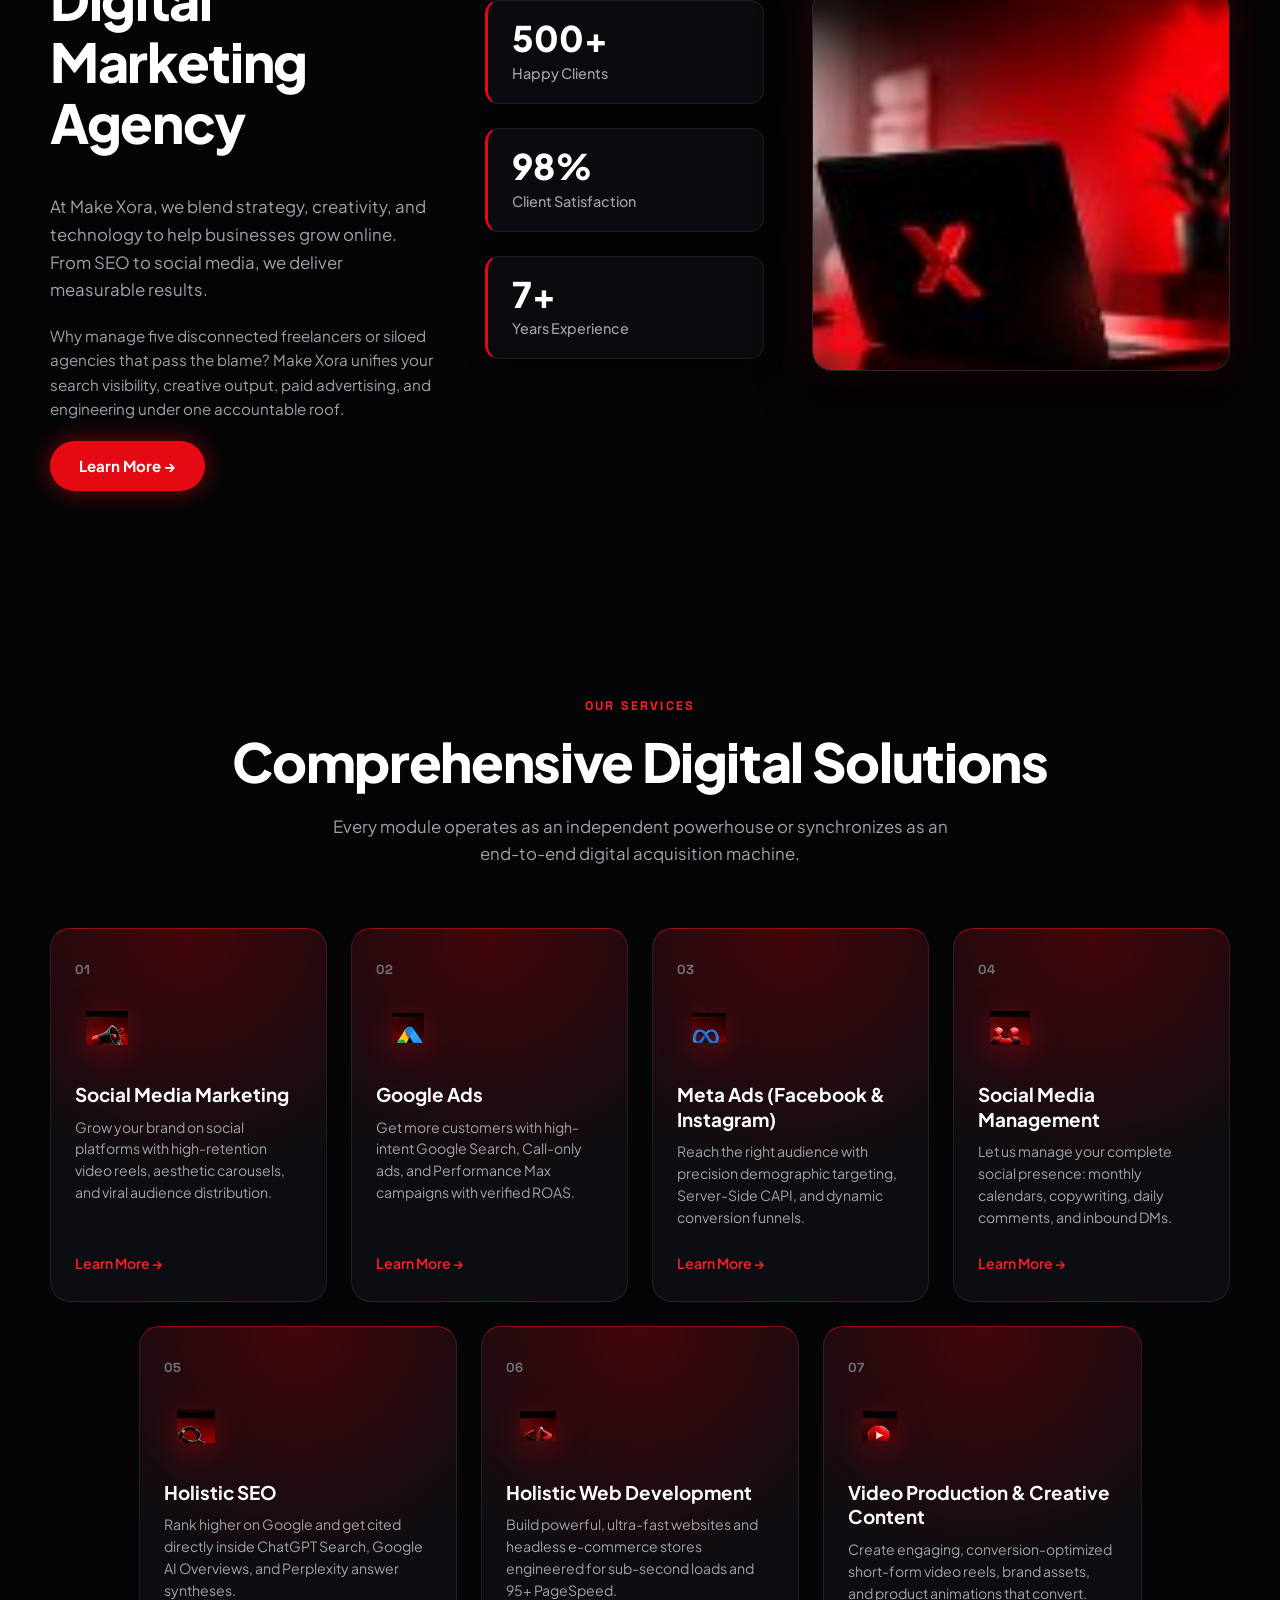
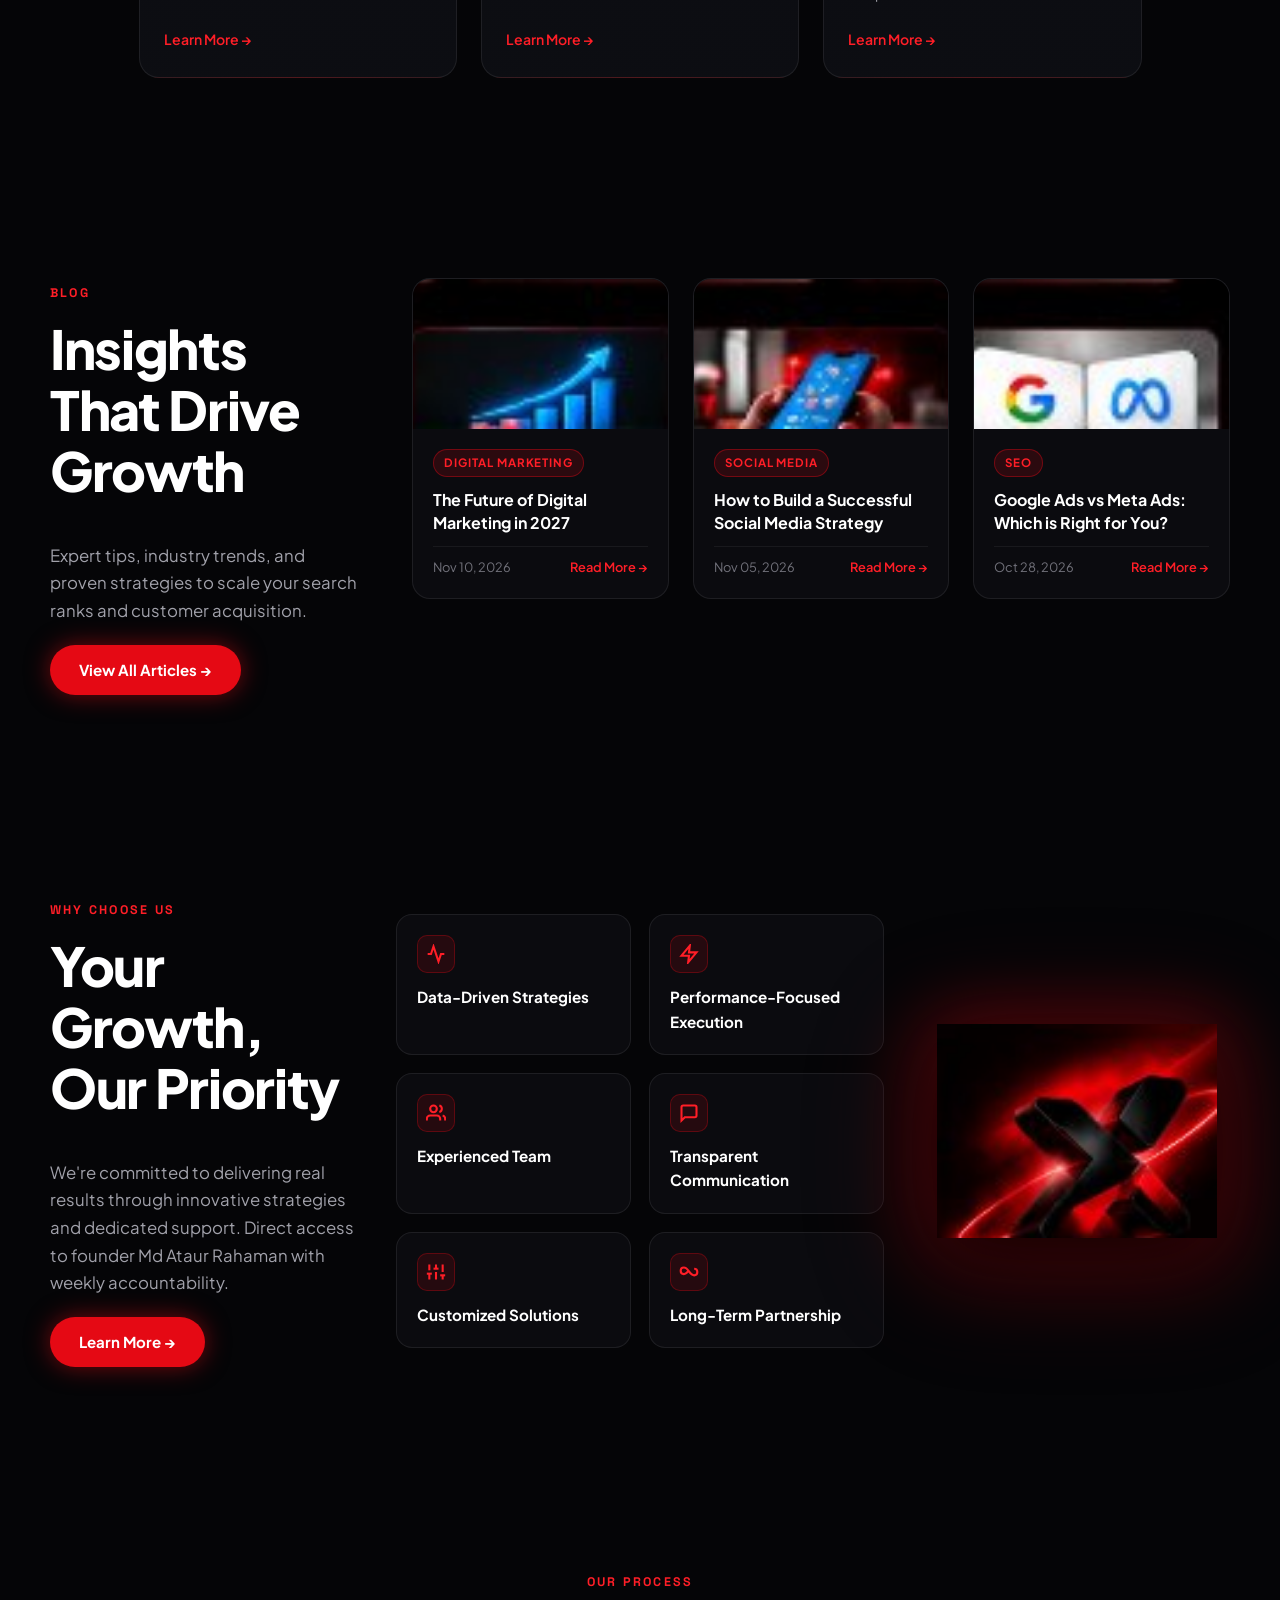
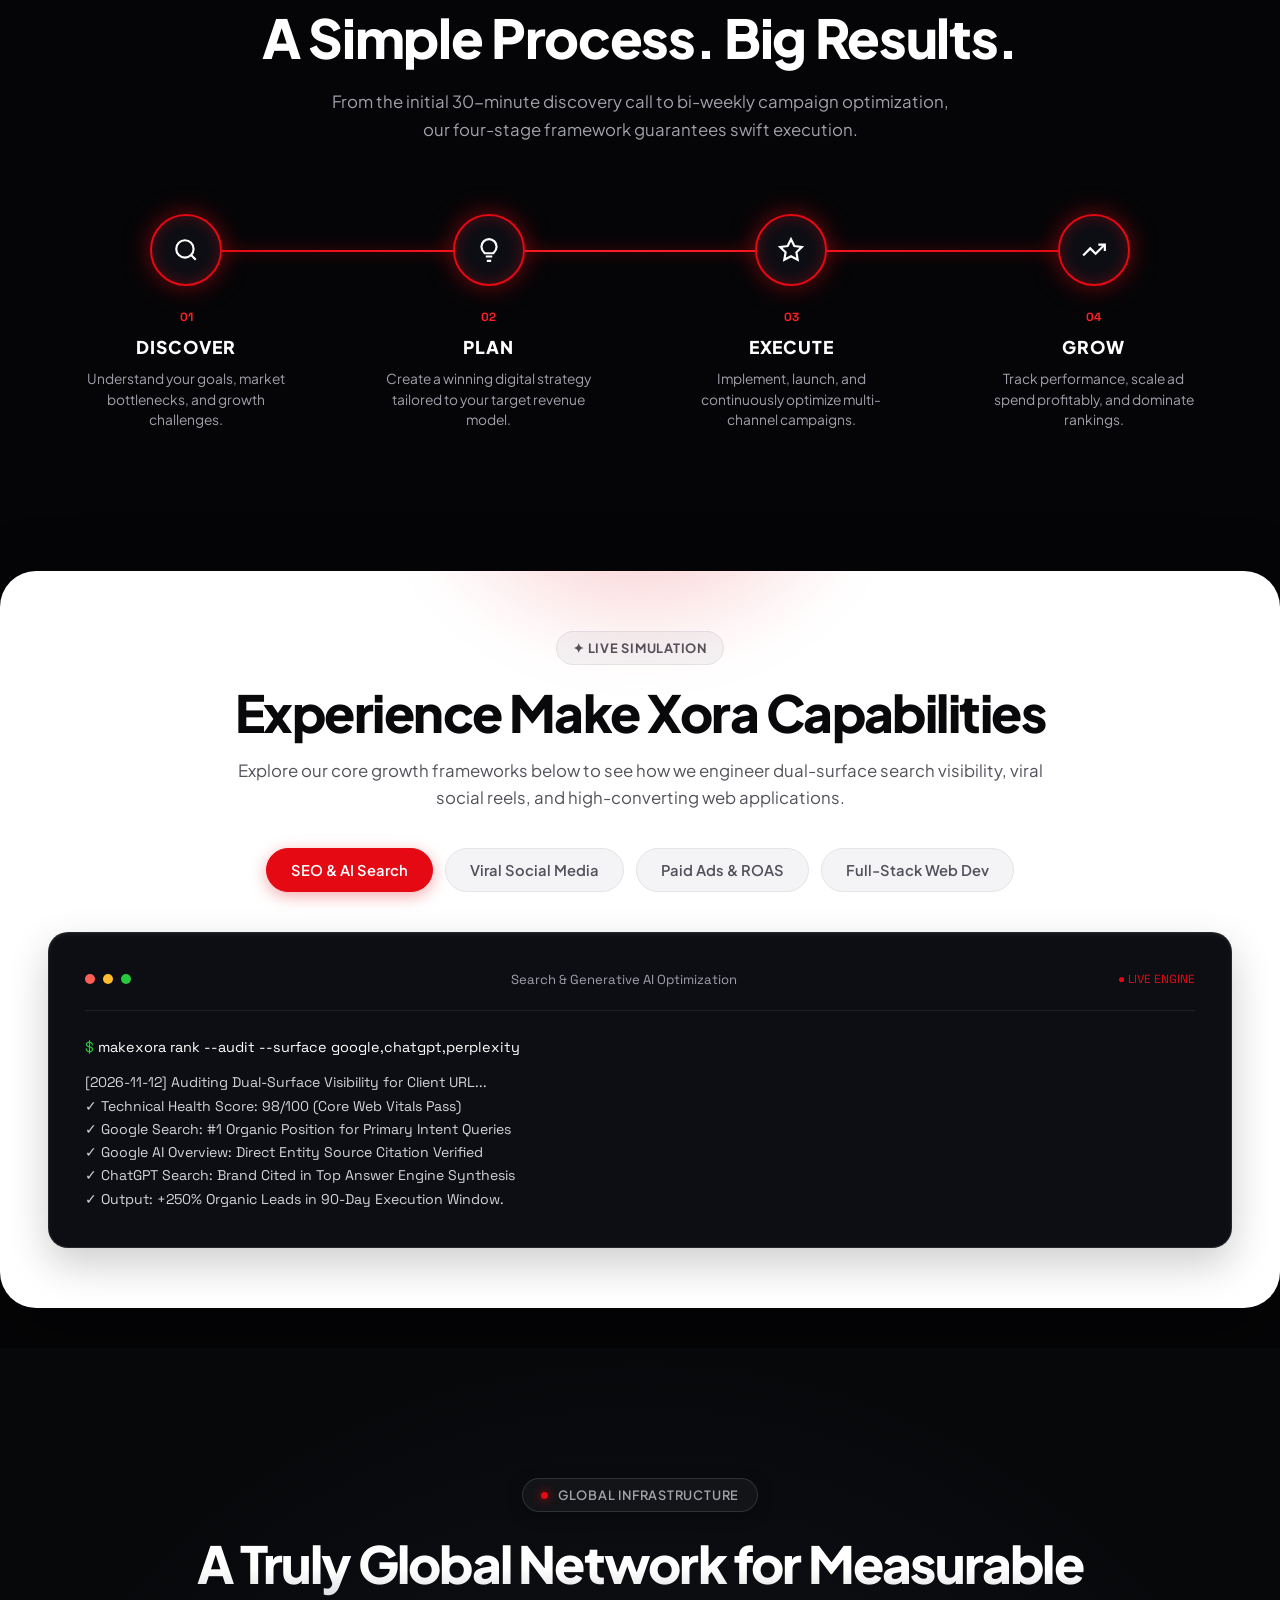
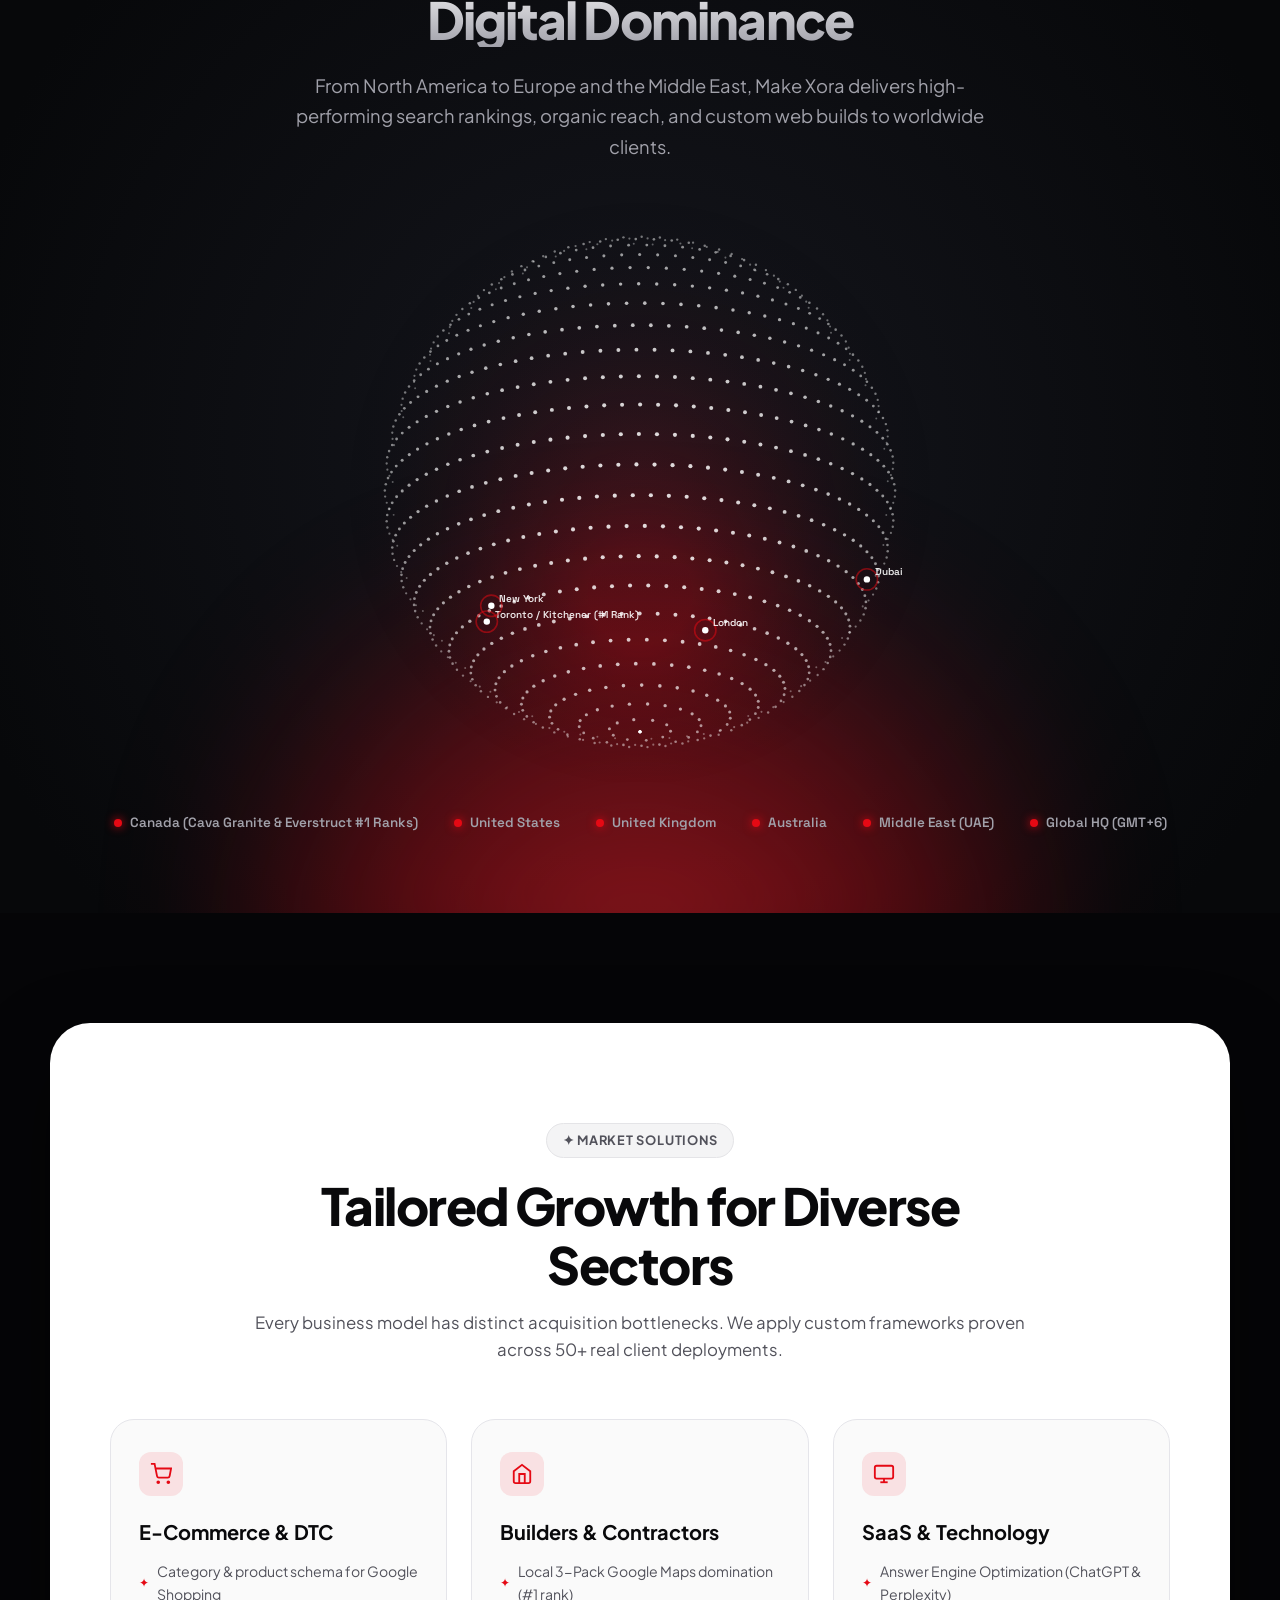
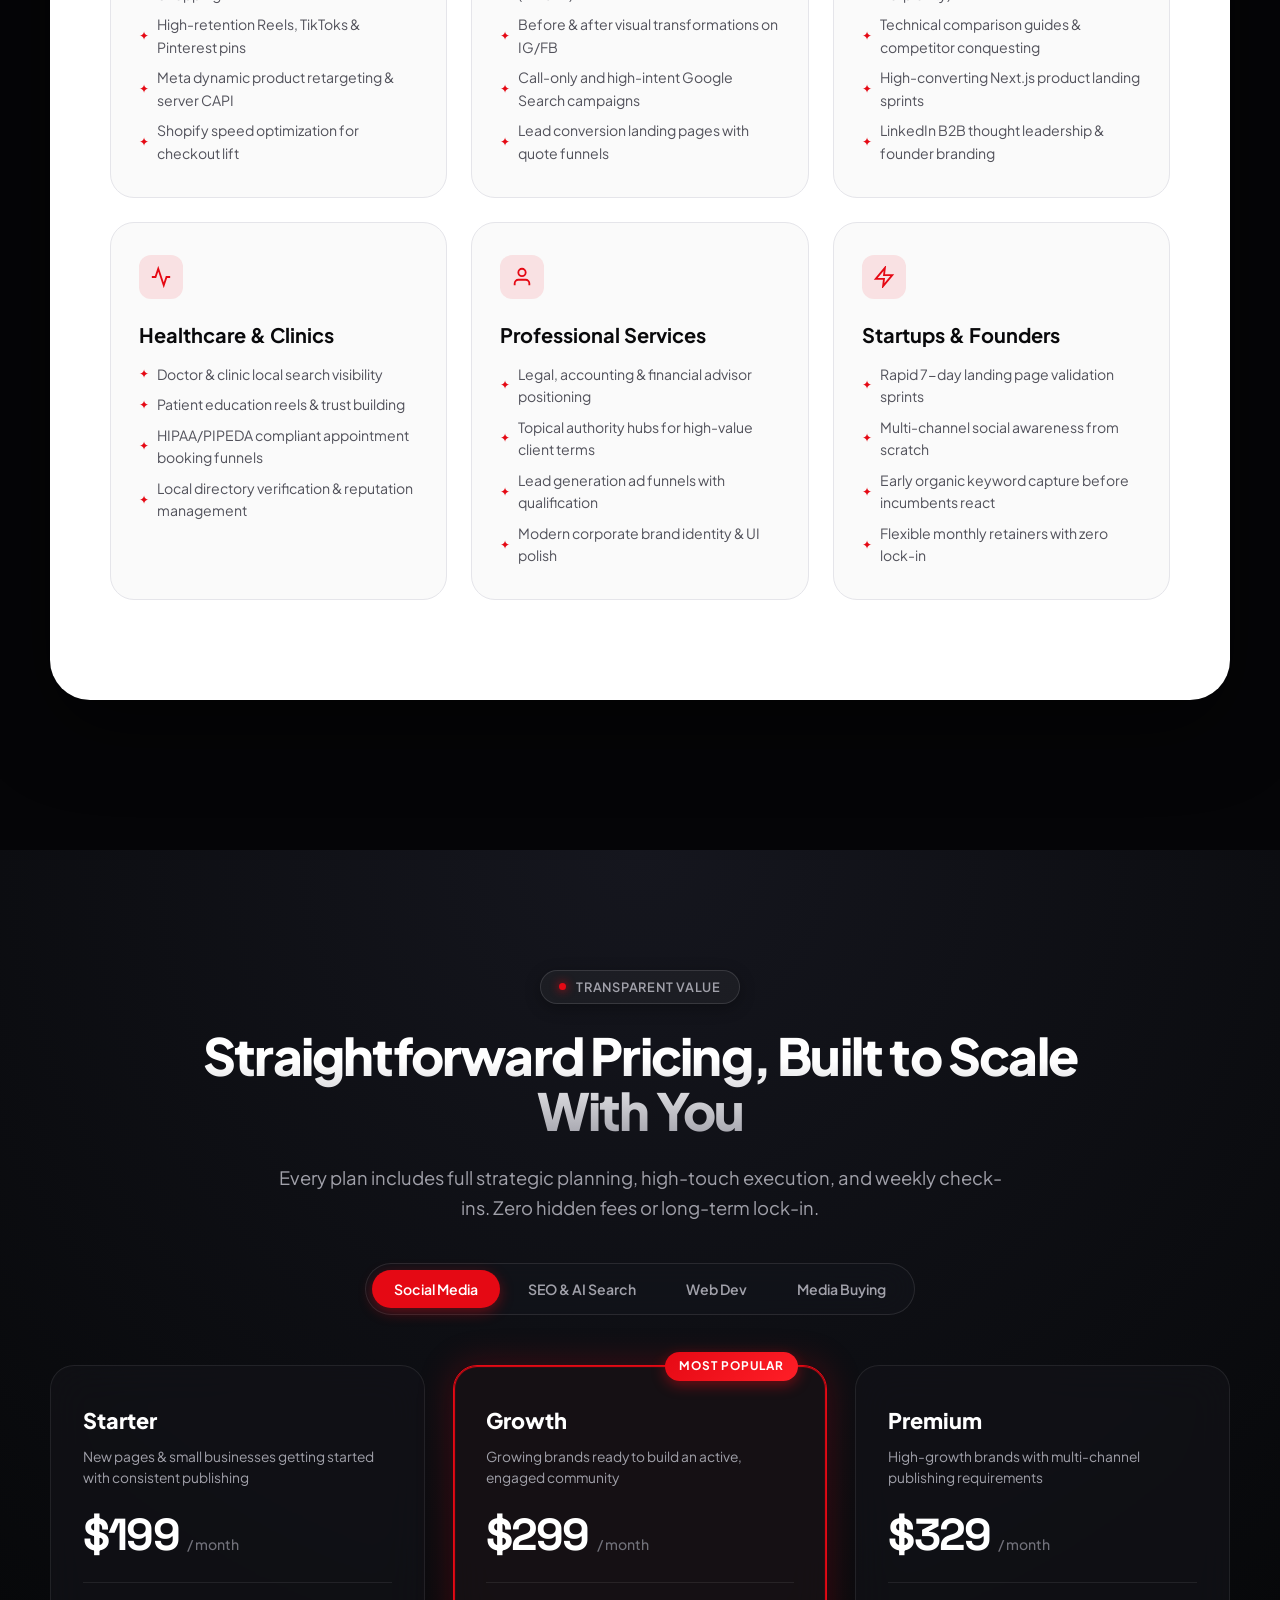
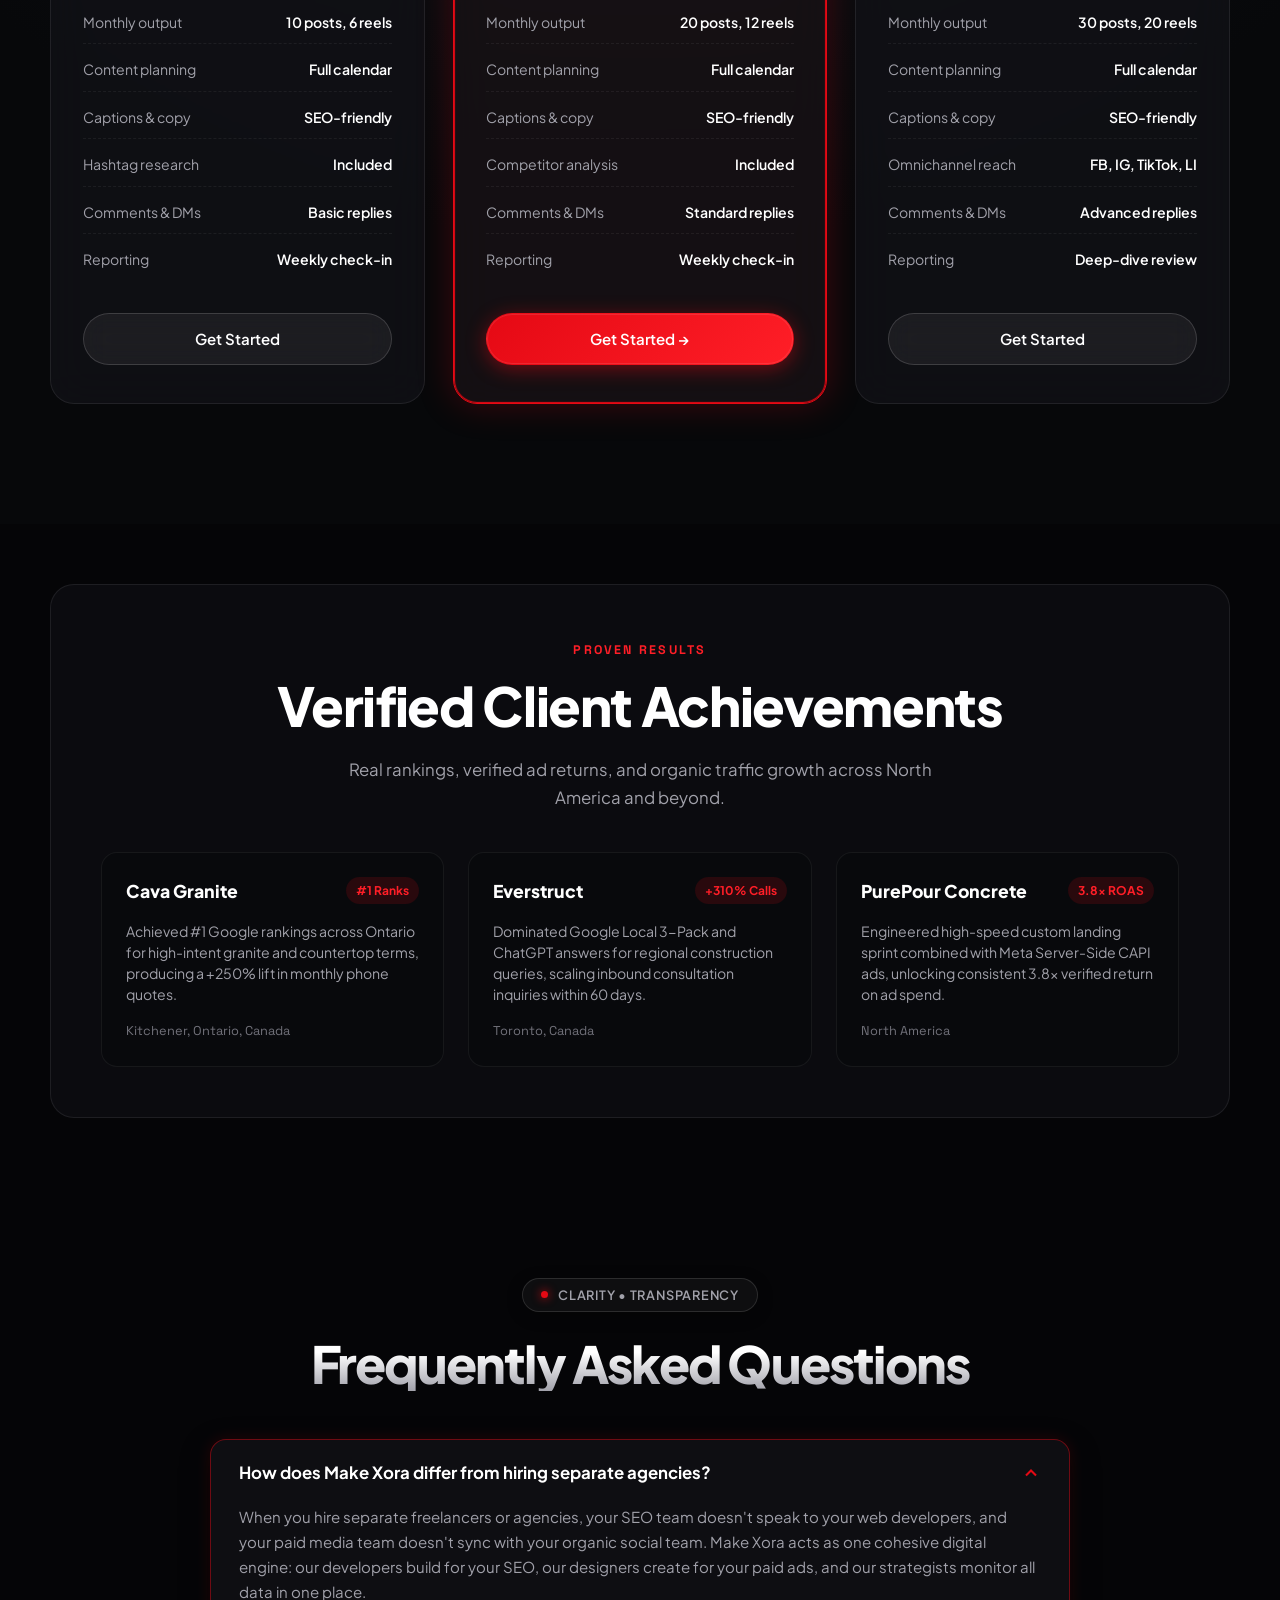
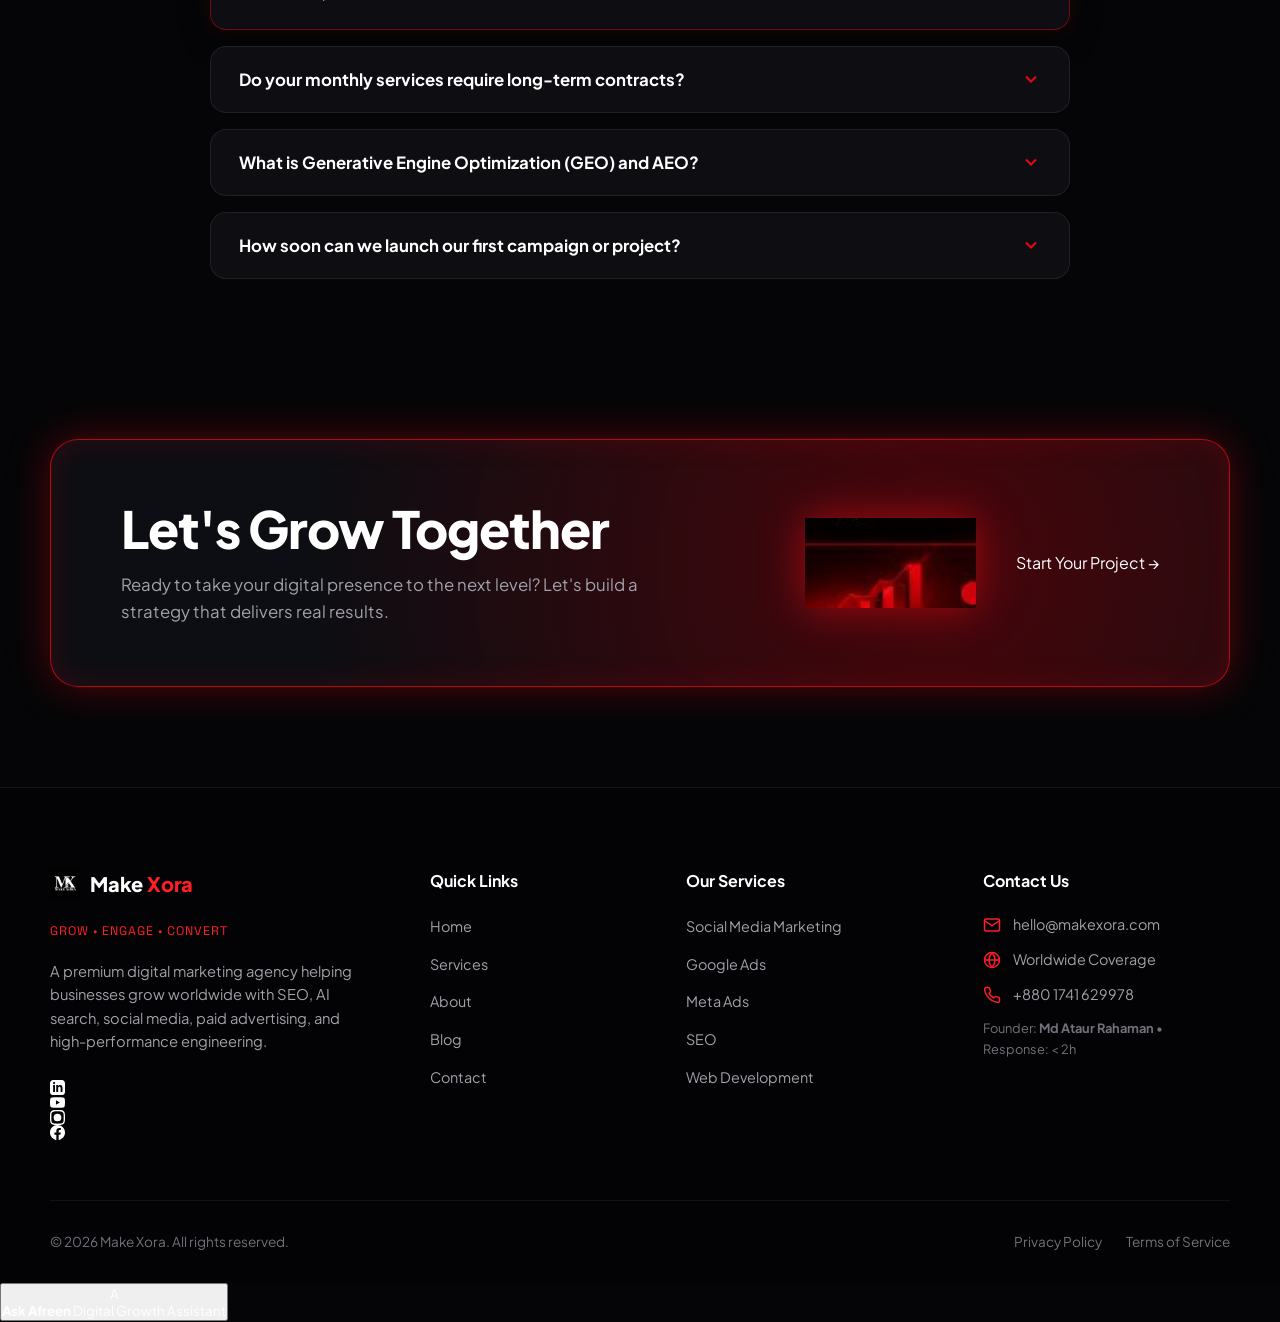
==== commit b6fb815f: "feat: Add floating animated Make Xora solar-system hero visual with revolving service planets and or" ====
--- a/index.html
+++ b/index.html
@@ -270,74 +270,167 @@
           </div>
         </div>
 
-        <!-- Right Column: 3D Futuristic Technology Visual -->
-        <div class="ref-hero-right-visual" aria-hidden="true">
-          <!-- Volumetric Light Dome -->
-          <div class="ref-tech-light-dome"></div>
-          <!-- Levitating Energy Orb -->
-          <div class="ref-tech-light-orb"></div>
-
-          <!-- 3D Tilted Concentric Disc Plane -->
-          <div class="ref-tech-disc-3d">
-            <!-- Base Rim -->
-            <div class="ref-disc-base-rim"></div>
-
-            <!-- Outer HUD Ring with Distinct Chevrons (<<<<) in Lower-Right -->
-            <svg class="ref-disc-svg ref-disc-ring-1" viewBox="0 0 600 600" fill="none">
-              <circle cx="300" cy="300" r="285" stroke="rgba(229, 9, 20, 0.5)" stroke-width="2" stroke-dasharray="14 8 28 8 6 12" />
-              <circle cx="300" cy="300" r="270" stroke="rgba(255, 255, 255, 0.25)" stroke-width="1.5" stroke-dasharray="4 14" />
-              <!-- Chevrons <<<< in the lower-right area exactly as in screenshot -->
-              <g fill="rgba(229, 9, 20, 0.95)">
-                <polygon points="460,320 445,330 460,340" />
-                <polygon points="475,320 460,330 475,340" />
-                <polygon points="490,320 475,330 490,340" />
-                <polygon points="505,320 490,330 505,340" />
+        <!-- Right Column: Animated Solar-System Hero Visual (Make Xora MX System) -->
+        <div class="ref-hero-right-visual" aria-label="Make Xora Solar System Animation">
+          <div class="solar-system-stage">
+            <!-- Ambient Volumetric Red Atmosphere Glow -->
+            <div class="solar-ambient-glow"></div>
+
+            <!-- Concentric Orbital Track Rings SVG Layer -->
+            <svg class="solar-rings-svg" viewBox="0 0 600 360" fill="none">
+              <defs>
+                <filter id="solarNeonGlow" x="-20%" y="-20%" width="140%" height="140%">
+                  <feGaussianBlur stdDeviation="3.5" result="blur" />
+                  <feMerge>
+                    <feMergeNode in="blur" />
+                    <feMergeNode in="SourceGraphic" />
+                  </feMerge>
+                </filter>
+                <linearGradient id="solarOrbitGrad" x1="0%" y1="0%" x2="100%" y2="100%">
+                  <stop offset="0%" stop-color="#E50914" stop-opacity="0.9" />
+                  <stop offset="40%" stop-color="#FFFFFF" stop-opacity="0.8" />
+                  <stop offset="70%" stop-color="#E50914" stop-opacity="0.4" />
+                  <stop offset="100%" stop-color="#B00000" stop-opacity="0.1" />
+                </linearGradient>
+              </defs>
+
+              <!-- Outer Orbital Ring (Layer 1 - Rotates every 45s) -->
+              <g class="solar-ring-group-outer">
+                <ellipse cx="300" cy="180" rx="275" ry="142" stroke="rgba(229, 9, 20, 0.4)" stroke-width="1.5" stroke-dasharray="14 10 35 12" />
+                <ellipse cx="300" cy="180" rx="268" ry="138" stroke="rgba(255, 255, 255, 0.15)" stroke-width="1" stroke-dasharray="3 14" />
+                <circle cx="568" cy="180" r="3" fill="#FFFFFF" filter="url(#solarNeonGlow)" />
+                <circle cx="32" cy="180" r="2.5" fill="#E50914" filter="url(#solarNeonGlow)" />
+              </g>
+
+              <!-- Secondary Mid Ring (Layer 2 - Rotates every 30s) -->
+              <g class="solar-ring-group-mid">
+                <ellipse cx="300" cy="180" rx="226" ry="116" stroke="url(#solarOrbitGrad)" stroke-width="2" stroke-dasharray="60 16 120 20" filter="url(#solarNeonGlow)" />
+                <ellipse cx="300" cy="180" rx="218" ry="112" stroke="rgba(255, 255, 255, 0.2)" stroke-width="1" stroke-dasharray="4 8" />
+                <circle cx="300" cy="64" r="3.5" fill="#FFFFFF" filter="url(#solarNeonGlow)" />
+                <circle cx="300" cy="296" r="3" fill="#E50914" filter="url(#solarNeonGlow)" />
+              </g>
+
+              <!-- Inner Orbital Ring (Layer 3 - Rotates every 55s) -->
+              <g class="solar-ring-group-inner">
+                <ellipse cx="300" cy="180" rx="145" ry="74" stroke="rgba(229, 9, 20, 0.75)" stroke-width="2" stroke-dasharray="30 12 15 12" filter="url(#solarNeonGlow)" />
+                <ellipse cx="300" cy="180" rx="138" ry="70" stroke="rgba(255, 255, 255, 0.3)" stroke-width="1" />
+                <circle cx="445" cy="180" r="2.5" fill="#FFFFFF" />
               </g>
             </svg>
 
-            <!-- Middle Segmented Ring with Data Ticks -->
-            <svg class="ref-disc-svg ref-disc-ring-2" viewBox="0 0 600 600" fill="none">
-              <circle cx="300" cy="300" r="228" stroke="rgba(229, 9, 20, 0.75)" stroke-width="3" stroke-dasharray="80 20 40 15 120 25" />
-              <circle cx="300" cy="300" r="210" stroke="rgba(255, 255, 255, 0.35)" stroke-width="1.5" stroke-dasharray="4 8" />
-              <circle cx="300" cy="300" r="190" stroke="rgba(176, 0, 0, 0.7)" stroke-width="2" stroke-dasharray="14 14" />
-            </svg>
-
-            <!-- Inner Precision Aperture Ring -->
-            <svg class="ref-disc-svg ref-disc-ring-3" viewBox="0 0 600 600" fill="none">
-              <circle cx="300" cy="300" r="148" stroke="rgba(255, 255, 255, 0.75)" stroke-width="2" stroke-dasharray="50 15 25 15" />
-              <circle cx="300" cy="300" r="124" stroke="rgba(229, 9, 20, 0.95)" stroke-width="3" stroke-dasharray="20 8" />
-              <circle cx="300" cy="300" r="100" stroke="rgba(255, 255, 255, 0.85)" stroke-width="1.5" stroke-dasharray="6 6" />
-            </svg>
-
-            <!-- Vivid Red Center Flare Core -->
-            <div class="ref-disc-center-core"></div>
-          </div>
-
-          <!-- Social Icons positioned at lower-right of the visual -->
-          <div class="ref-visual-social-pills">
-            <a href="https://facebook.com/makexora" target="_blank" rel="noopener" class="ref-hero-social-pill" aria-label="Facebook">
-              <svg width="13" height="13" viewBox="0 0 24 24" fill="currentColor">
-                <path d="M24 12.073C24 5.405 18.627 0 12 0S0 5.405 0 12.073C0 18.1 4.388 23.094 10.125 24v-8.437H7.078v-3.49h3.047V9.41c0-3.025 1.792-4.697 4.533-4.697 1.312 0 2.686.236 2.686.236v2.97h-1.514c-1.491 0-1.956.93-1.956 1.885v2.268h3.328l-.532 3.49h-2.796V24C19.612 23.094 24 18.1 24 12.073z" />
-              </svg>
-            </a>
-            <a href="https://twitter.com/makexora" target="_blank" rel="noopener" class="ref-hero-social-pill" aria-label="X / Twitter">
-              <svg width="12" height="12" viewBox="0 0 24 24" fill="currentColor">
-                <path d="M18.244 2.25h3.308l-7.227 8.26 8.502 11.24H16.17l-5.214-6.817L4.99 21.75H1.68l7.73-8.835L1.254 2.25H8.08l4.713 6.231zm-1.161 17.52h1.833L7.084 4.126H5.117z" />
-              </svg>
-            </a>
-            <a href="https://linkedin.com/company/makexora" target="_blank" rel="noopener" class="ref-hero-social-pill" aria-label="LinkedIn">
-              <svg width="12" height="12" viewBox="0 0 24 24" fill="currentColor">
-                <path d="M19 0h-14c-2.761 0-5 2.239-5 5v14c0 2.761 2.239 5 5 5h14c2.762 0 5-2.239 5-5v-14c0-2.761-2.238-5-5-5zm-11 19h-3v-11h3v11zm-1.5-12.268c-.966 0-1.75-.79-1.75-1.764s.784-1.764 1.75-1.764 1.75.79 1.75 1.764-.783 1.764-1.75 1.764zm13.5 12.268h-3v-5.604c0-3.368-4-3.113-4 0v5.604h-3v-11h3v1.765c1.396-2.586 7-2.777 7 2.476v6.759z" />
-              </svg>
-            </a>
-            <a href="https://instagram.com/makexora" target="_blank" rel="noopener" class="ref-hero-social-pill" aria-label="Instagram">
-              <svg width="12" height="12" viewBox="0 0 24 24" fill="currentColor">
-                <path d="M12 2.163c3.204 0 3.584.012 4.85.07 3.252.148 4.771 1.691 4.919 4.919.058 1.265.069 1.645.069 4.849 0 3.205-.012 3.584-.069 4.849-.149 3.225-1.664 4.771-4.919 4.919-1.266.058-1.644.07-4.85.07-3.204 0-3.584-.012-4.849-.07-3.26-.149-4.771-1.699-4.919-4.92-.058-1.265-.07-1.644-.07-4.849 0-3.204.013-3.583.07-4.849.149-3.227 1.664-4.771 4.919-4.919 1.266-.057 1.645-.069 4.849-.069zM12 0C8.741 0 8.333.014 7.053.072 2.695.272.273 2.69.073 7.052.014 8.333 0 8.741 0 12c0 3.259.014 3.668.072 4.948.2 4.358 2.618 6.78 6.98 6.98C8.333 23.986 8.741 24 12 24c3.259 0 3.668-.014 4.948-.072 4.354-.2 6.782-2.618 6.979-6.98.059-1.28.073-1.689.073-4.948 0-3.259-.014-3.667-.072-4.947-.196-4.354-2.617-6.78-6.979-6.98C15.668.014 15.259 0 12 0zm0 5.838a6.162 6.162 0 100 12.324 6.162 6.162 0 000-12.324z" />
-              </svg>
-            </a>
-          </div>
-        </div>
-      </div>
+            <!-- Central Sun: Make Xora MX Identity (Fixed, Pulsing) -->
+            <div class="solar-central-sun">
+              <div class="solar-sun-corona"></div>
+              <div class="solar-sun-body">
+                <div class="solar-sun-specular"></div>
+                <div class="solar-sun-brand">
+                  <div class="solar-sun-logo-mx">
+                    <span class="mx-m">M</span><span class="mx-x">X</span>
+                  </div>
+                  <div class="solar-sun-tagline">
+                    <span>DIGITAL</span>
+                    <span>MARKETING</span>
+                    <span>AGENCY</span>
+                  </div>
+                </div>
+              </div>
+            </div>
+
+            <!-- Six Orbiting Service Planets (Revolving Clockwise with Upright Labels) -->
+            <div class="solar-planets-track">
+              <!-- Planet 1: SEO (~1 o'clock) -->
+              <div class="solar-planet-orbit-wrapper planet-pos-1">
+                <a href="services/seo-ai-search.html" class="solar-planet-node" aria-label="SEO Service">
+                  <div class="solar-planet-sphere">
+                    <div class="solar-planet-icon">
+                      <svg width="20" height="20" viewBox="0 0 24 24" fill="none" stroke="currentColor" stroke-width="2">
+                        <circle cx="11" cy="11" r="7" />
+                        <path d="m21 21-4.35-4.35" />
+                        <path d="M11 8v6M8 11h6" />
+                      </svg>
+                    </div>
+                    <span class="solar-planet-label">SEO</span>
+                  </div>
+                </a>
+              </div>
+
+              <!-- Planet 2: Paid Advertising (~2:30 o'clock) -->
+              <div class="solar-planet-orbit-wrapper planet-pos-2">
+                <a href="services/paid-advertising.html" class="solar-planet-node" aria-label="Paid Advertising Service">
+                  <div class="solar-planet-sphere">
+                    <div class="solar-planet-icon">
+                      <svg width="20" height="20" viewBox="0 0 24 24" fill="none" stroke="currentColor" stroke-width="2">
+                        <path d="m3 11 18-5v12L3 13v-2z" />
+                        <path d="M11.6 16.8a3 3 0 1 1-5.8-1.6" />
+                      </svg>
+                    </div>
+                    <span class="solar-planet-label">Paid<br>Advertising</span>
+                  </div>
+                </a>
+              </div>
+
+              <!-- Planet 3: Content Marketing (~4:30 o'clock) -->
+              <div class="solar-planet-orbit-wrapper planet-pos-3">
+                <a href="services/content-strategy.html" class="solar-planet-node" aria-label="Content Marketing Service">
+                  <div class="solar-planet-sphere">
+                    <div class="solar-planet-icon">
+                      <svg width="20" height="20" viewBox="0 0 24 24" fill="none" stroke="currentColor" stroke-width="2">
+                        <rect x="2" y="4" width="20" height="16" rx="2" />
+                        <path d="m10 9 5 3-5 3V9z" />
+                      </svg>
+                    </div>
+                    <span class="solar-planet-label">Content<br>Marketing</span>
+                  </div>
+                </a>
+              </div>
+
+              <!-- Planet 4: Social Media Marketing (~6 o'clock) -->
+              <div class="solar-planet-orbit-wrapper planet-pos-4">
+                <a href="services/social-media.html" class="solar-planet-node" aria-label="Social Media Marketing Service">
+                  <div class="solar-planet-sphere">
+                    <div class="solar-planet-icon">
+                      <svg width="20" height="20" viewBox="0 0 24 24" fill="none" stroke="currentColor" stroke-width="2">
+                        <path d="M16 21v-2a4 4 0 0 0-4-4H6a4 4 0 0 0-4 4v2" />
+                        <circle cx="9" cy="7" r="4" />
+                        <path d="M22 21v-2a4 4 0 0 0-3-3.87M16 3.13a4 4 0 0 1 0 7.75" />
+                      </svg>
+                    </div>
+                    <span class="solar-planet-label">Social Media<br>Marketing</span>
+                  </div>
+                </a>
+              </div>
+
+              <!-- Planet 5: Web Development (~7:30 o'clock) -->
+              <div class="solar-planet-orbit-wrapper planet-pos-5">
+                <a href="services/web-development.html" class="solar-planet-node" aria-label="Web Development Service">
+                  <div class="solar-planet-sphere">
+                    <div class="solar-planet-icon">
+                      <svg width="20" height="20" viewBox="0 0 24 24" fill="none" stroke="currentColor" stroke-width="2">
+                        <rect x="2" y="3" width="20" height="14" rx="2" />
+                        <path d="m8 10-2 2 2 2m8-4 2 2-2 2M12 17v4m-4 0h8" />
+                      </svg>
+                    </div>
+                    <span class="solar-planet-label">Web<br>Development</span>
+                  </div>
+                </a>
+              </div>
+
+              <!-- Planet 6: Growth Strategy (~10:30 o'clock) -->
+              <div class="solar-planet-orbit-wrapper planet-pos-6">
+                <a href="services.html" class="solar-planet-node" aria-label="Growth Strategy Service">
+                  <div class="solar-planet-sphere">
+                    <div class="solar-planet-icon">
+                      <svg width="20" height="20" viewBox="0 0 24 24" fill="none" stroke="currentColor" stroke-width="2">
+                        <path d="M3 20h18M7 16v-4m5 4V8m5 8v-8m-7-3 5-3 3 3" />
+                      </svg>
+                    </div>
+                    <span class="solar-planet-label">Growth<br>Strategy</span>
+                  </div>
+                </a>
+              </div>
+            </div>
+          </div>
+        </div>
 
       <!-- 3. ALL 4 CONTENTS VISIBLE AT ONE LINE IN ANIMATED BOXES -->
       <div class="ref-hero-animated-boxes-row">
--- a/assets/css/redesign.css
+++ b/assets/css/redesign.css
@@ -541,132 +541,288 @@
 }
 
 /* --------------------------------------------------------------------------
-   3. RIGHT VISUAL (3D HOLOGRAPHIC TECHNOLOGY DISC)
+   SOLAR-SYSTEM HERO VISUAL (MAKE XORA FLOATING ANIMATED ORBIT SYSTEM)
+   Central Sun (MX Identity) + 6 Revolving Service Planets + Concentric Rings
    -------------------------------------------------------------------------- */
 .ref-hero-right-visual {
   display: flex;
-  flex-direction: column;
   align-items: center;
   justify-content: center;
   position: relative;
   width: 100%;
-  height: 380px;
-}
-
-.ref-tech-light-dome {
+  min-height: 440px;
+  overflow: visible;
+}
+
+.solar-system-stage {
+  position: relative;
+  width: 600px;
+  height: 360px;
+  max-width: 100%;
+  display: flex;
+  align-items: center;
+  justify-content: center;
+  animation: solarFloat 7s ease-in-out infinite alternate;
+}
+
+/* Ambient Volumetric Red Aura */
+.solar-ambient-glow {
   position: absolute;
-  top: 0%;
+  top: 50%;
   left: 50%;
-  transform: translateX(-50%);
-  width: 270px;
-  height: 310px;
-  background: radial-gradient(ellipse at 50% 80%, rgba(229, 9, 20, 0.5) 0%, rgba(176, 0, 0, 0.18) 40%, transparent 75%);
-  filter: blur(34px);
+  transform: translate(-50%, -50%);
+  width: 520px;
+  height: 320px;
+  background: radial-gradient(ellipse at 50% 50%, rgba(229, 9, 20, 0.45) 0%, rgba(176, 0, 0, 0.15) 50%, transparent 75%);
+  filter: blur(48px);
   pointer-events: none;
   z-index: 1;
-  animation: techDomePulse 4s ease-in-out infinite alternate;
-}
-
-.ref-tech-light-orb {
+}
+
+/* Orbital Rings SVG Layer */
+.solar-rings-svg {
   position: absolute;
-  top: 32%;
+  top: 0;
+  left: 0;
+  width: 100%;
+  height: 100%;
+  pointer-events: none;
+  z-index: 2;
+}
+
+.solar-ring-group-outer {
+  transform-origin: 300px 180px;
+  animation: ringRotateCW 45s linear infinite;
+}
+
+.solar-ring-group-mid {
+  transform-origin: 300px 180px;
+  animation: ringRotateCW 30s linear infinite;
+}
+
+.solar-ring-group-inner {
+  transform-origin: 300px 180px;
+  animation: ringRotateCW 55s linear infinite;
+}
+
+/* --------------------------------------------------------------------------
+   CENTRAL SUN (MX DIGITAL MARKETING AGENCY)
+   -------------------------------------------------------------------------- */
+.solar-central-sun {
+  position: absolute;
+  top: 50%;
   left: 50%;
   transform: translate(-50%, -50%);
-  width: 130px;
-  height: 130px;
+  width: 146px;
+  height: 146px;
   border-radius: 50%;
-  background: radial-gradient(circle, #FFFFFF 0%, rgba(255, 110, 115, 0.95) 25%, rgba(229, 9, 20, 0.75) 55%, transparent 75%);
+  z-index: 6;
+  pointer-events: none;
+}
+
+.solar-sun-corona {
+  position: absolute;
+  inset: -14px;
+  border-radius: 50%;
+  background: radial-gradient(circle, rgba(229, 9, 20, 0.85) 0%, rgba(229, 9, 20, 0.4) 45%, transparent 75%);
   filter: blur(14px);
-  pointer-events: none;
-  z-index: 3;
-  animation: techOrbFloat 4s ease-in-out infinite alternate;
-}
-
-.ref-tech-disc-3d {
-  position: relative;
-  width: 400px;
-  height: 400px;
-  max-width: 90vw;
-  max-height: 90vw;
-  transform: perspective(1000px) rotateX(62deg) rotateZ(-22deg);
-  transform-style: preserve-3d;
-  will-change: transform;
-}
-
-.ref-disc-base-rim {
+  animation: sunCoronaPulse 4s ease-in-out infinite alternate;
+}
+
+.solar-sun-body {
   position: absolute;
   inset: 0;
   border-radius: 50%;
-  border: 2.5px solid rgba(229, 9, 20, 0.5);
-  box-shadow: 0 0 50px rgba(229, 9, 20, 0.6), inset 0 0 40px rgba(229, 9, 20, 0.35);
-  background: radial-gradient(circle, #111111 0%, #080808 80%);
-}
-
-.ref-disc-svg {
+  background: radial-gradient(circle at 45% 35%, #2a0406 0%, #150203 40%, #080808 85%);
+  border: 2.5px solid #E50914;
+  box-shadow: 0 0 35px #E50914, inset 0 0 25px rgba(229, 9, 20, 0.85);
+  display: flex;
+  align-items: center;
+  justify-content: center;
+  overflow: hidden;
+  animation: sunBreathing 5s ease-in-out infinite alternate;
+}
+
+.solar-sun-specular {
+  position: absolute;
+  top: 2px;
+  left: 15%;
+  width: 70%;
+  height: 35%;
+  border-radius: 50%;
+  background: linear-gradient(180deg, rgba(255, 255, 255, 0.45) 0%, rgba(255, 255, 255, 0) 100%);
+  filter: blur(2px);
+  pointer-events: none;
+}
+
+.solar-sun-brand {
+  display: flex;
+  flex-direction: column;
+  align-items: center;
+  justify-content: center;
+  text-align: center;
+  z-index: 2;
+  user-select: none;
+}
+
+.solar-sun-logo-mx {
+  font-size: 2.1rem;
+  font-weight: 900;
+  line-height: 1;
+  letter-spacing: -0.04em;
+  margin-bottom: 4px;
+}
+
+.solar-sun-logo-mx .mx-m {
+  color: #FFFFFF;
+}
+
+.solar-sun-logo-mx .mx-x {
+  color: #E50914;
+  text-shadow: 0 0 16px rgba(229, 9, 20, 0.85);
+}
+
+.solar-sun-tagline {
+  display: flex;
+  flex-direction: column;
+  font-family: var(--font-mono, monospace);
+  font-size: 0.58rem;
+  font-weight: 800;
+  letter-spacing: 0.16em;
+  line-height: 1.25;
+  color: #FFFFFF;
+  text-shadow: 0 2px 8px rgba(0, 0, 0, 0.95);
+}
+
+/* --------------------------------------------------------------------------
+   PLANETS TRACK & 6 SERVICE NODES
+   -------------------------------------------------------------------------- */
+.solar-planets-track {
   position: absolute;
   inset: 0;
   width: 100%;
   height: 100%;
   pointer-events: none;
-}
-
-.ref-disc-ring-1 {
-  animation: discRotateCW 45s linear infinite;
-}
-
-.ref-disc-ring-2 {
-  animation: discRotateCCW 30s linear infinite;
-}
-
-.ref-disc-ring-3 {
-  animation: discRotateCW 18s linear infinite;
-}
-
-.ref-disc-center-core {
+  z-index: 5;
+}
+
+.solar-planet-orbit-wrapper {
   position: absolute;
-  top: 50%;
-  left: 50%;
-  width: 85px;
-  height: 85px;
-  transform: translate(-50%, -50%);
+  top: 0;
+  left: 0;
+  width: 78px;
+  height: 78px;
+  pointer-events: none;
+  offset-path: path("M 300, 64 a 226,116 0 1,1 0,232 a 226,116 0 1,1 0,-232");
+  offset-rotate: 0deg; /* CRITICAL: KEEPS LABELS AND ICONS UPRIGHT */
+  offset-anchor: 50% 50%;
+  animation: orbitRevolveCW 48s linear infinite;
+}
+
+/* Equal 60-degree staggering (48s / 6 = 8s per planet) */
+.planet-pos-1 { animation-delay: -3s; }
+.planet-pos-2 { animation-delay: -11s; }
+.planet-pos-3 { animation-delay: -19s; }
+.planet-pos-4 { animation-delay: -27s; }
+.planet-pos-5 { animation-delay: -35s; }
+.planet-pos-6 { animation-delay: -43s; }
+
+.solar-planet-node {
+  pointer-events: auto;
+  text-decoration: none;
+  display: block;
+  width: 100%;
+  height: 100%;
+}
+
+.solar-planet-sphere {
+  position: relative;
+  width: 74px;
+  height: 74px;
   border-radius: 50%;
-  background: radial-gradient(circle, #FFFFFF 12%, #E50914 50%, transparent 80%);
-  box-shadow: 0 0 35px #E50914, 0 0 70px rgba(229, 9, 20, 0.9);
-  animation: techCorePulse 2.8s ease-in-out infinite alternate;
-  z-index: 2;
-}
-
-.ref-visual-social-pills {
-  display: flex;
-  align-items: center;
-  justify-content: flex-end;
-  gap: 10px;
-  width: 100%;
-  margin-top: 10px;
-  padding-right: 20px;
-  z-index: 4;
-}
-
-.ref-hero-social-pill {
-  width: 32px;
-  height: 32px;
-  border-radius: 50%;
-  background: #111111;
-  border: 1px solid #292929;
+  background: radial-gradient(circle at 35% 30%, rgba(255, 255, 255, 0.25) 0%, rgba(20, 20, 26, 0.96) 45%, #080808 85%);
+  border: 1.5px solid rgba(229, 9, 20, 0.75);
+  box-shadow: 0 0 16px rgba(229, 9, 20, 0.6), inset 0 0 12px rgba(229, 9, 20, 0.35);
+  display: flex;
+  flex-direction: column;
+  align-items: center;
+  justify-content: center;
+  padding: 5px;
+  text-align: center;
+  transition: all 0.3s cubic-bezier(0.16, 1, 0.3, 1);
+  cursor: pointer;
+}
+
+.solar-planet-sphere:hover {
+  transform: scale(1.15);
+  border-color: #E50914;
+  box-shadow: 0 0 28px #E50914, inset 0 0 18px rgba(229, 9, 20, 0.8);
+}
+
+.solar-planet-icon {
   color: #FFFFFF;
-  display: inline-flex;
+  display: flex;
   align-items: center;
   justify-content: center;
-  text-decoration: none;
-  transition: all 0.2s ease;
-}
-
-.ref-hero-social-pill:hover {
-  background: #E50914;
-  border-color: #E50914;
+  margin-bottom: 2px;
+  transition: transform 0.2s ease, color 0.2s ease;
+}
+
+.solar-planet-sphere:hover .solar-planet-icon {
+  transform: scale(1.1);
   color: #FFFFFF;
-  transform: translateY(-2px);
-  box-shadow: 0 4px 14px rgba(229, 9, 20, 0.45);
+}
+
+.solar-planet-label {
+  font-size: 0.64rem;
+  font-weight: 700;
+  color: #FFFFFF;
+  line-height: 1.15;
+  letter-spacing: -0.01em;
+  text-shadow: 0 2px 6px rgba(0, 0, 0, 0.95);
+  pointer-events: none;
+}
+
+/* Animations */
+@keyframes solarFloat {
+  0% { transform: translateY(0px); }
+  100% { transform: translateY(-14px); }
+}
+
+@keyframes ringRotateCW {
+  from { transform: rotate(0deg); }
+  to { transform: rotate(360deg); }
+}
+
+@keyframes orbitRevolveCW {
+  0% { offset-distance: 0%; }
+  100% { offset-distance: 100%; }
+}
+
+@keyframes sunCoronaPulse {
+  0% { transform: scale(0.95); opacity: 0.8; }
+  100% { transform: scale(1.08); opacity: 1; }
+}
+
+@keyframes sunBreathing {
+  0% { transform: scale(0.98); }
+  100% { transform: scale(1.02); }
+}
+
+@media (max-width: 1100px) {
+  .solar-system-stage {
+    transform: scale(0.85);
+  }
+}
+
+@media (max-width: 640px) {
+  .solar-system-stage {
+    transform: scale(0.62);
+    margin: -30px auto;
+  }
+  .ref-hero-right-visual {
+    min-height: 320px;
+  }
 }
 
 /* --------------------------------------------------------------------------
@@ -2361,3 +2517,19 @@
   background: rgba(229, 9, 20, 0.08) !important;
   border-color: rgba(229, 9, 20, 0.25) !important;
 }
+
+/* Light Mode Solar System Overrides */
+html[data-theme="light"] .solar-planet-sphere {
+  background: radial-gradient(circle at 35% 30%, #ffffff 0%, #f4f4f7 50%, #e4e4e9 90%) !important;
+  border-color: rgba(229, 9, 20, 0.7) !important;
+  box-shadow: 0 4px 16px rgba(0, 0, 0, 0.1), 0 0 12px rgba(229, 9, 20, 0.25) !important;
+}
+
+html[data-theme="light"] .solar-planet-icon {
+  color: #E50914 !important;
+}
+
+html[data-theme="light"] .solar-planet-label {
+  color: #080808 !important;
+  text-shadow: none !important;
+}
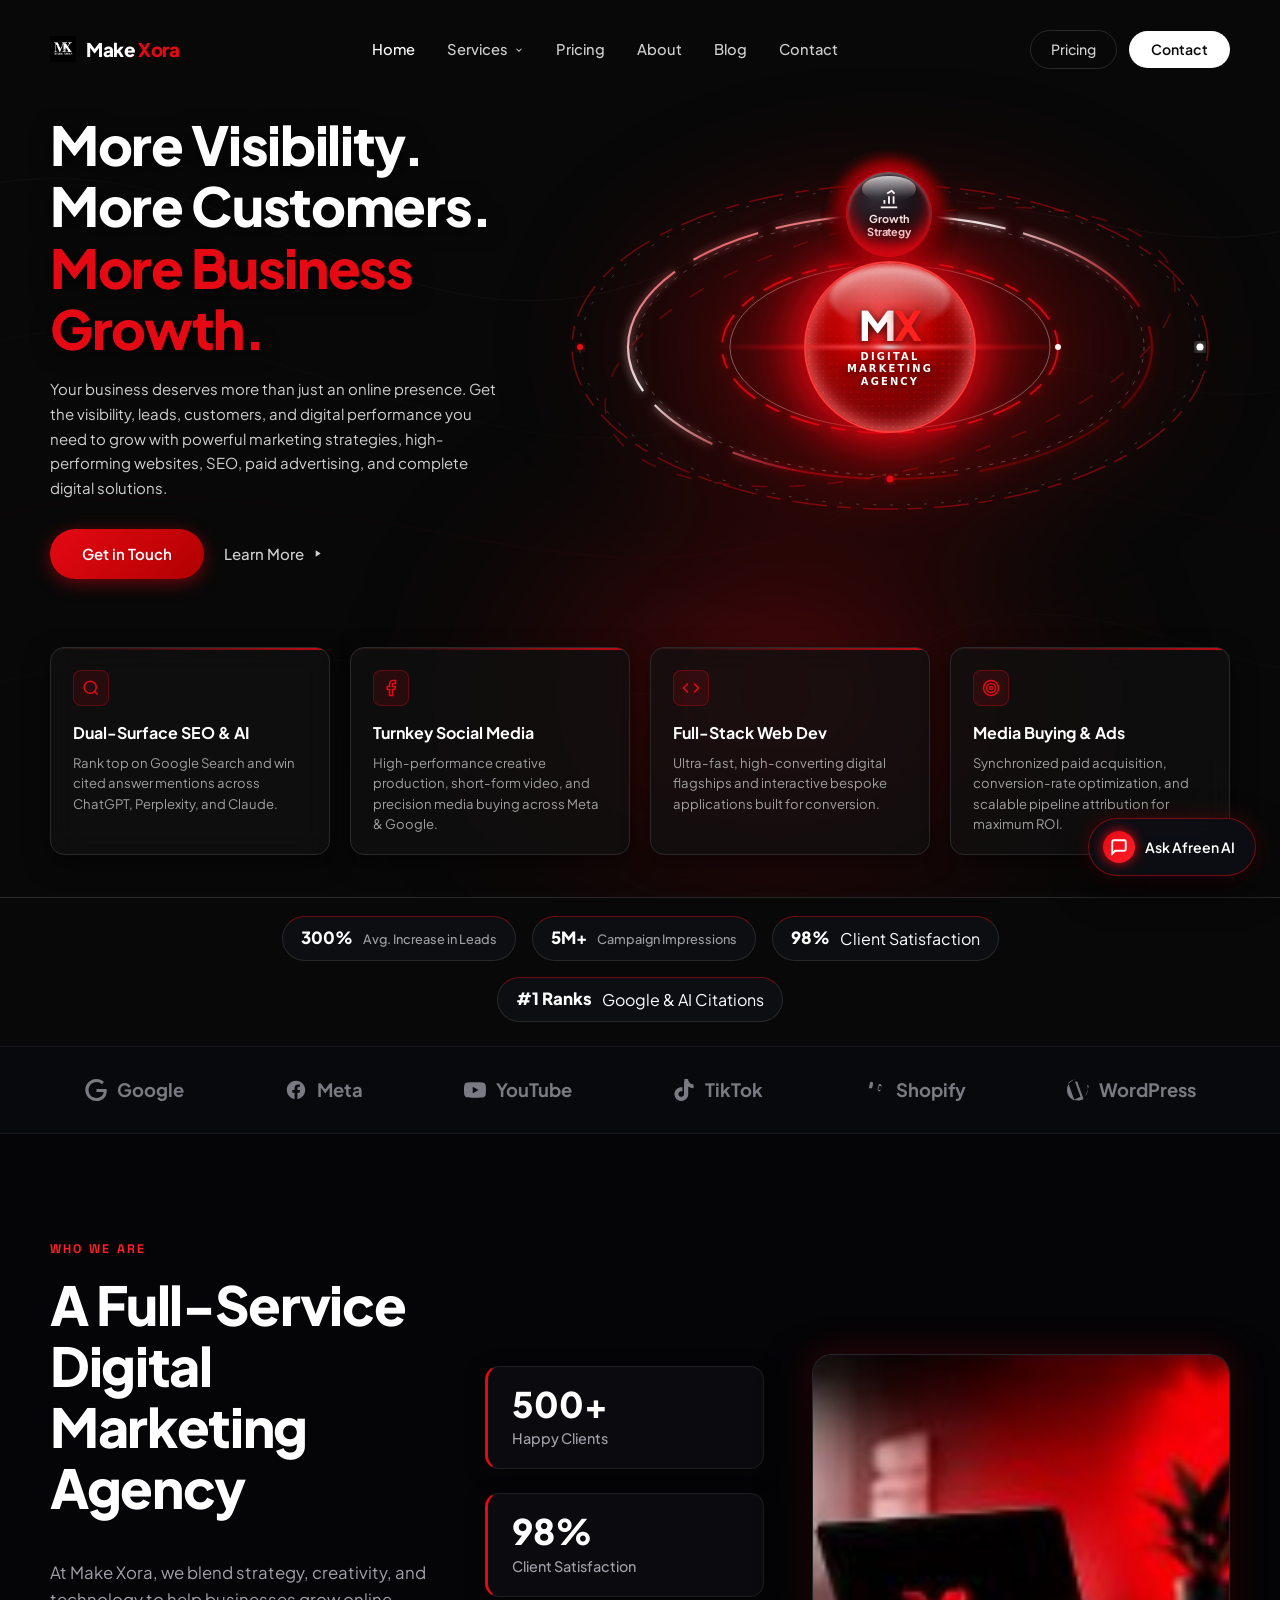
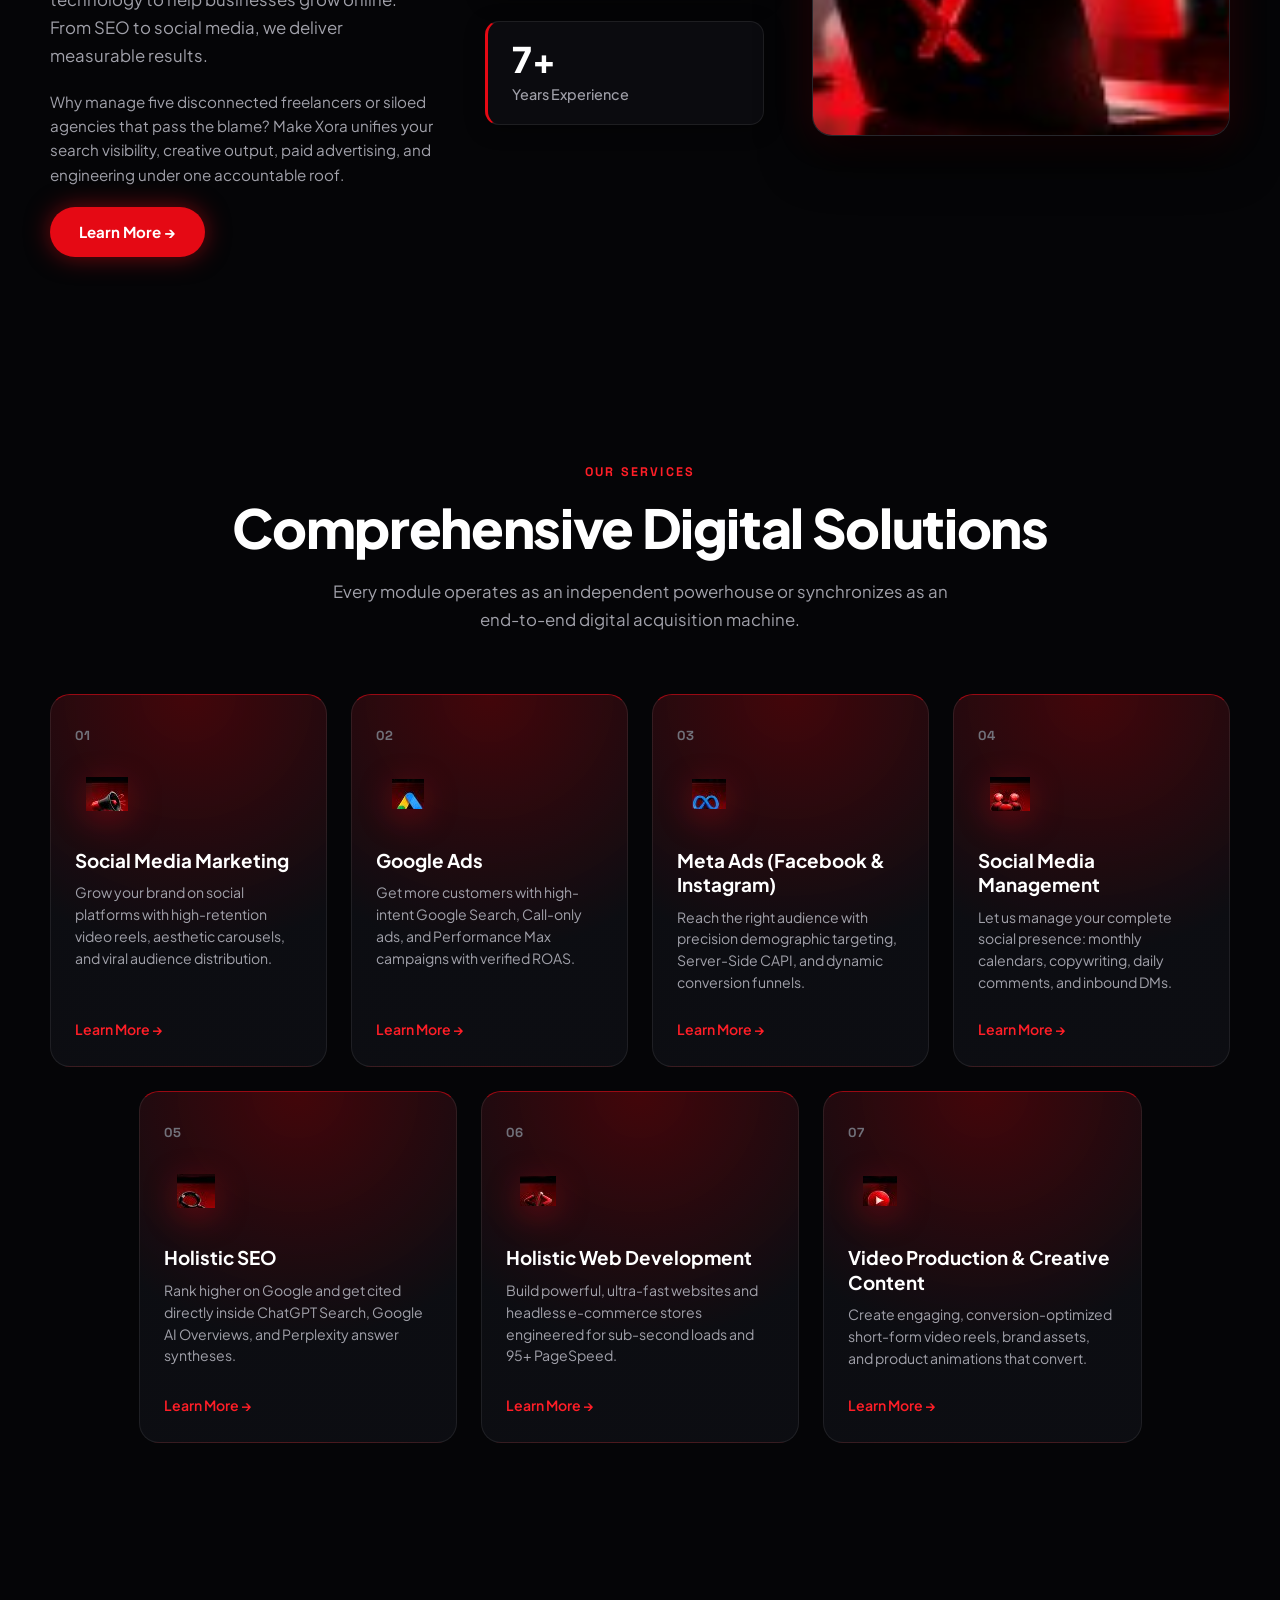
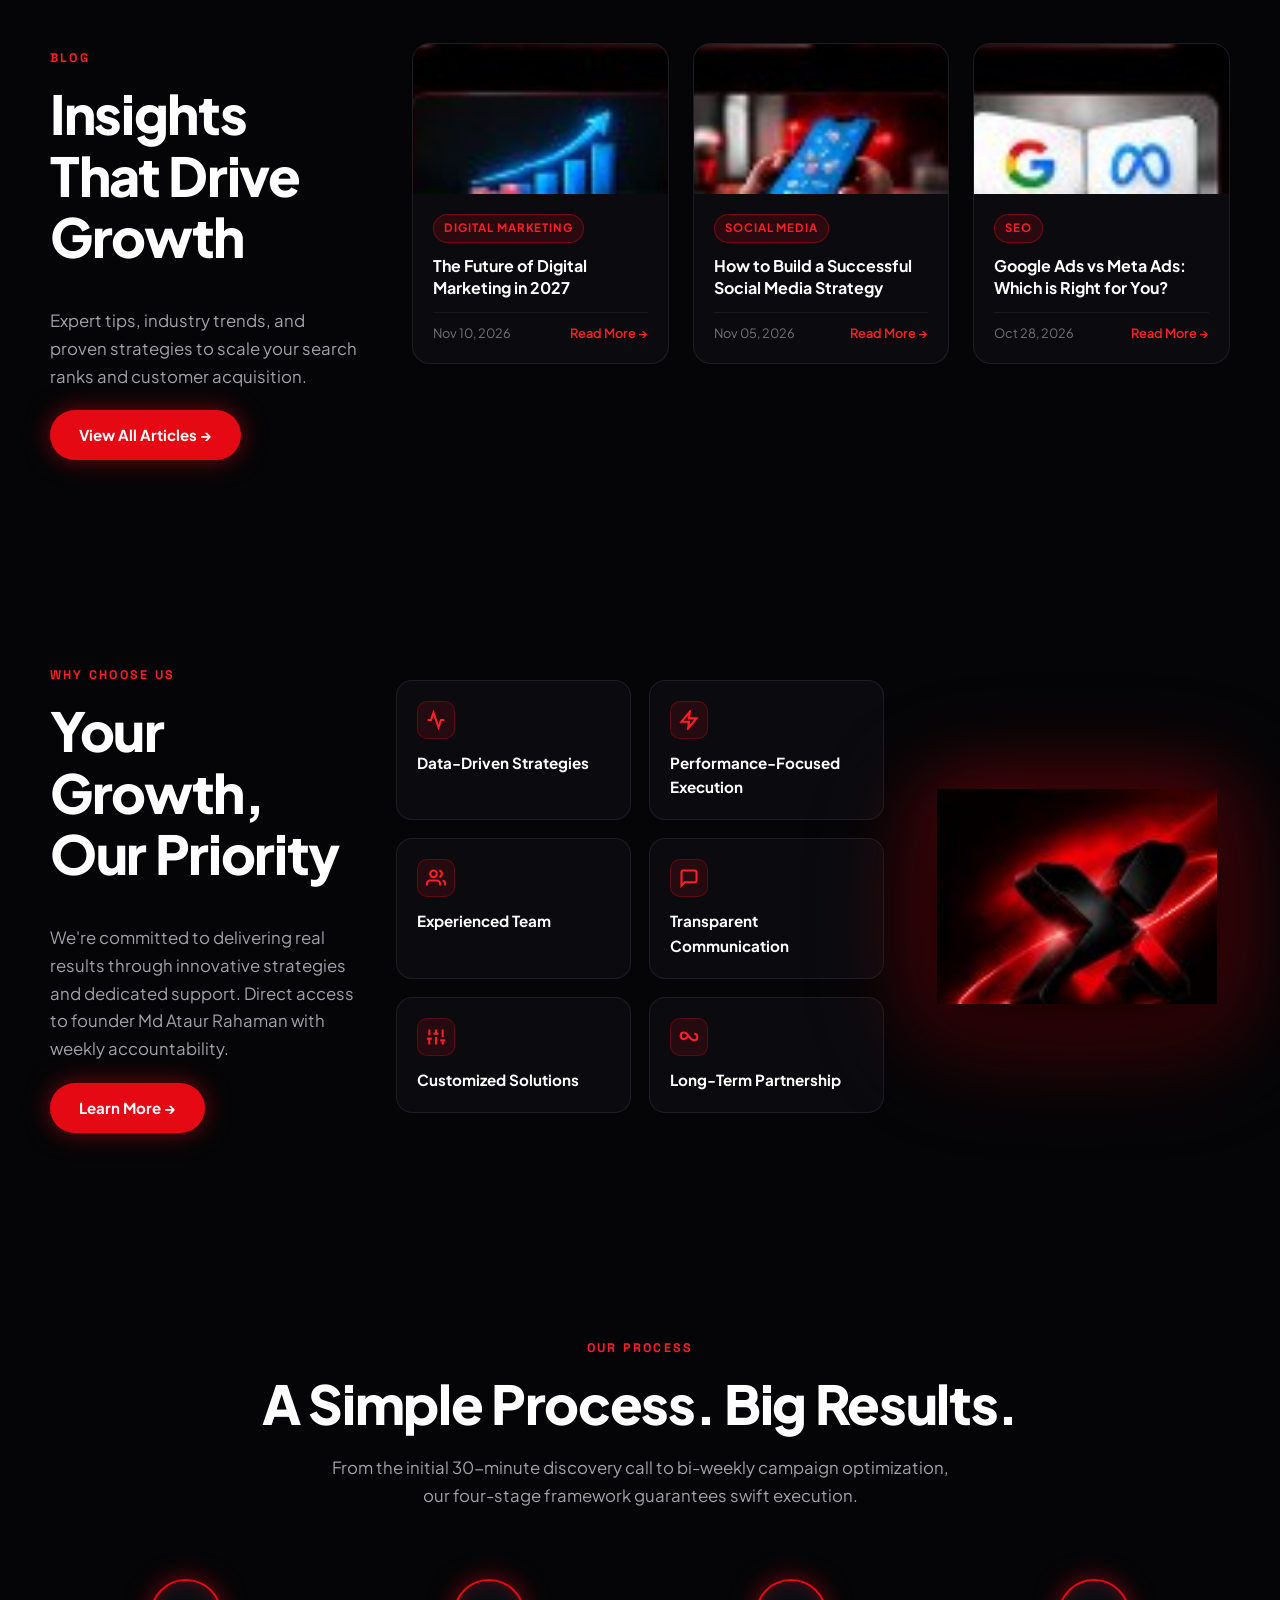
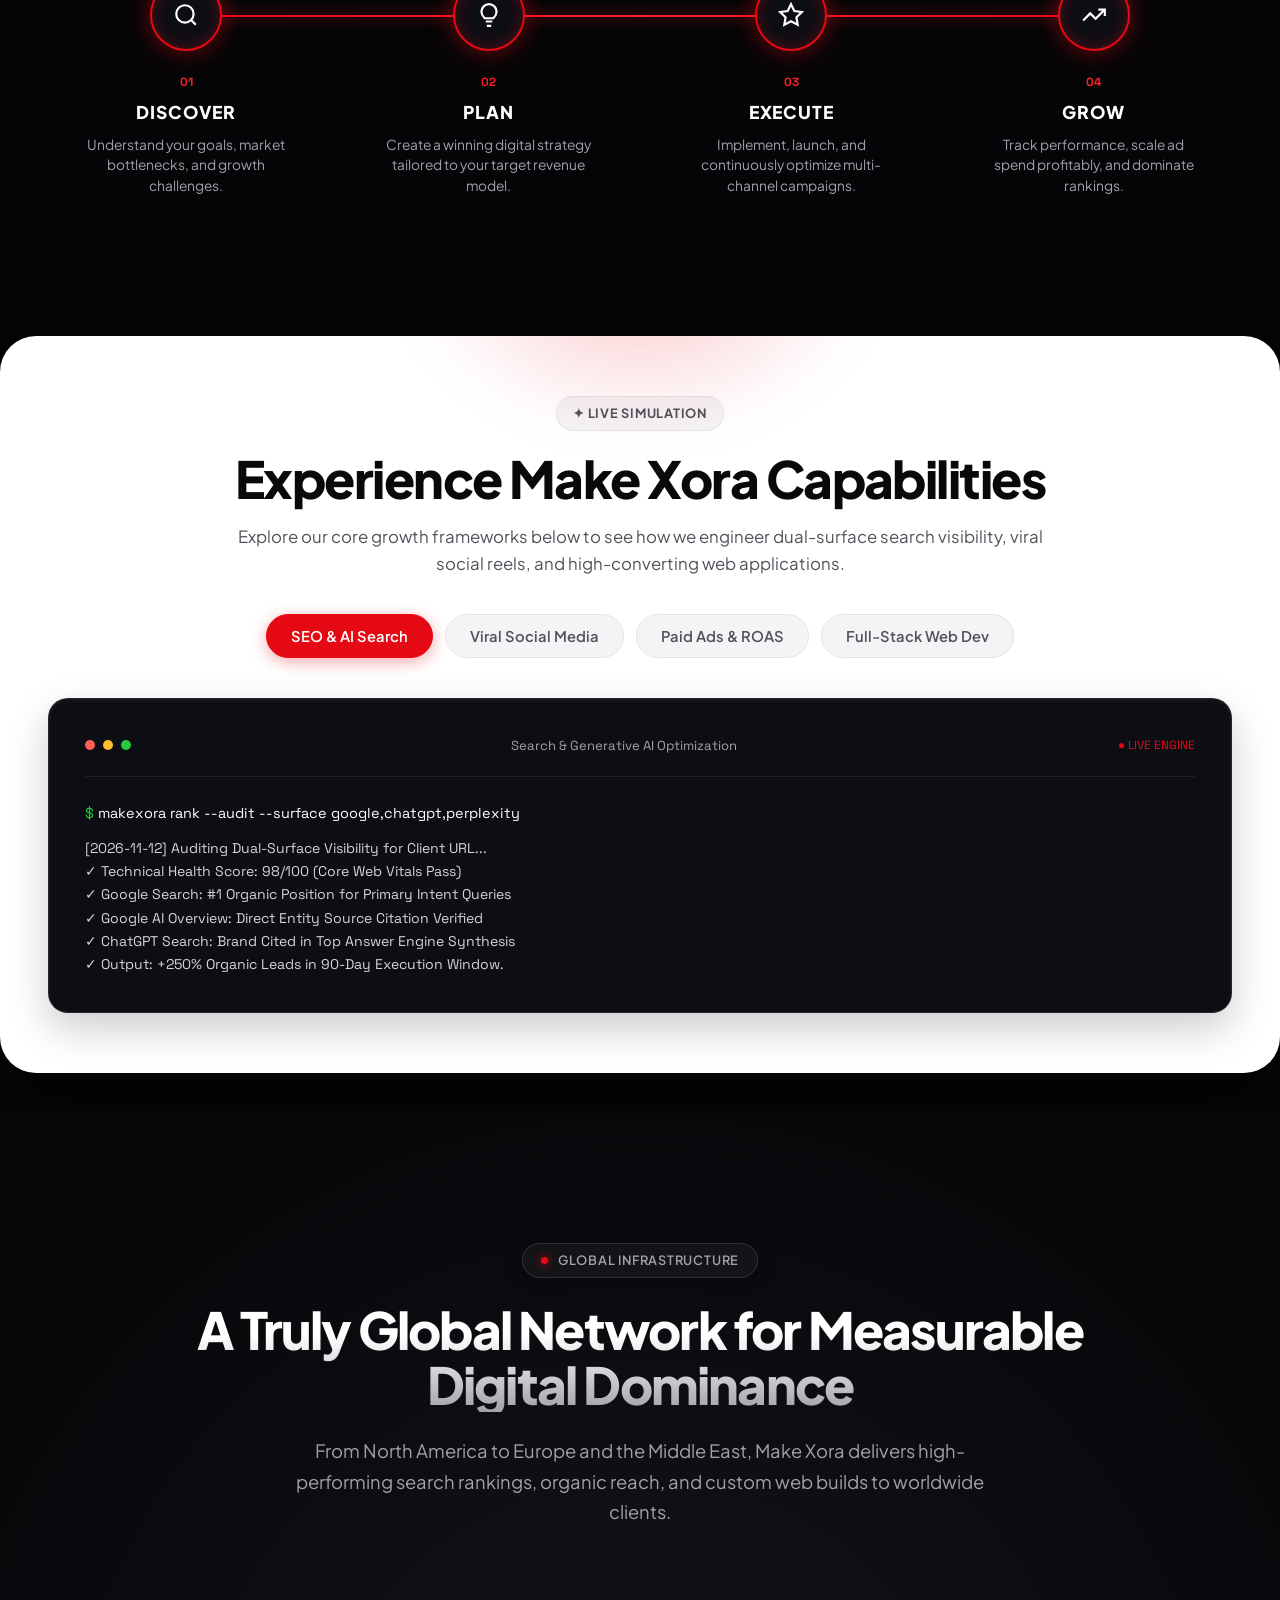
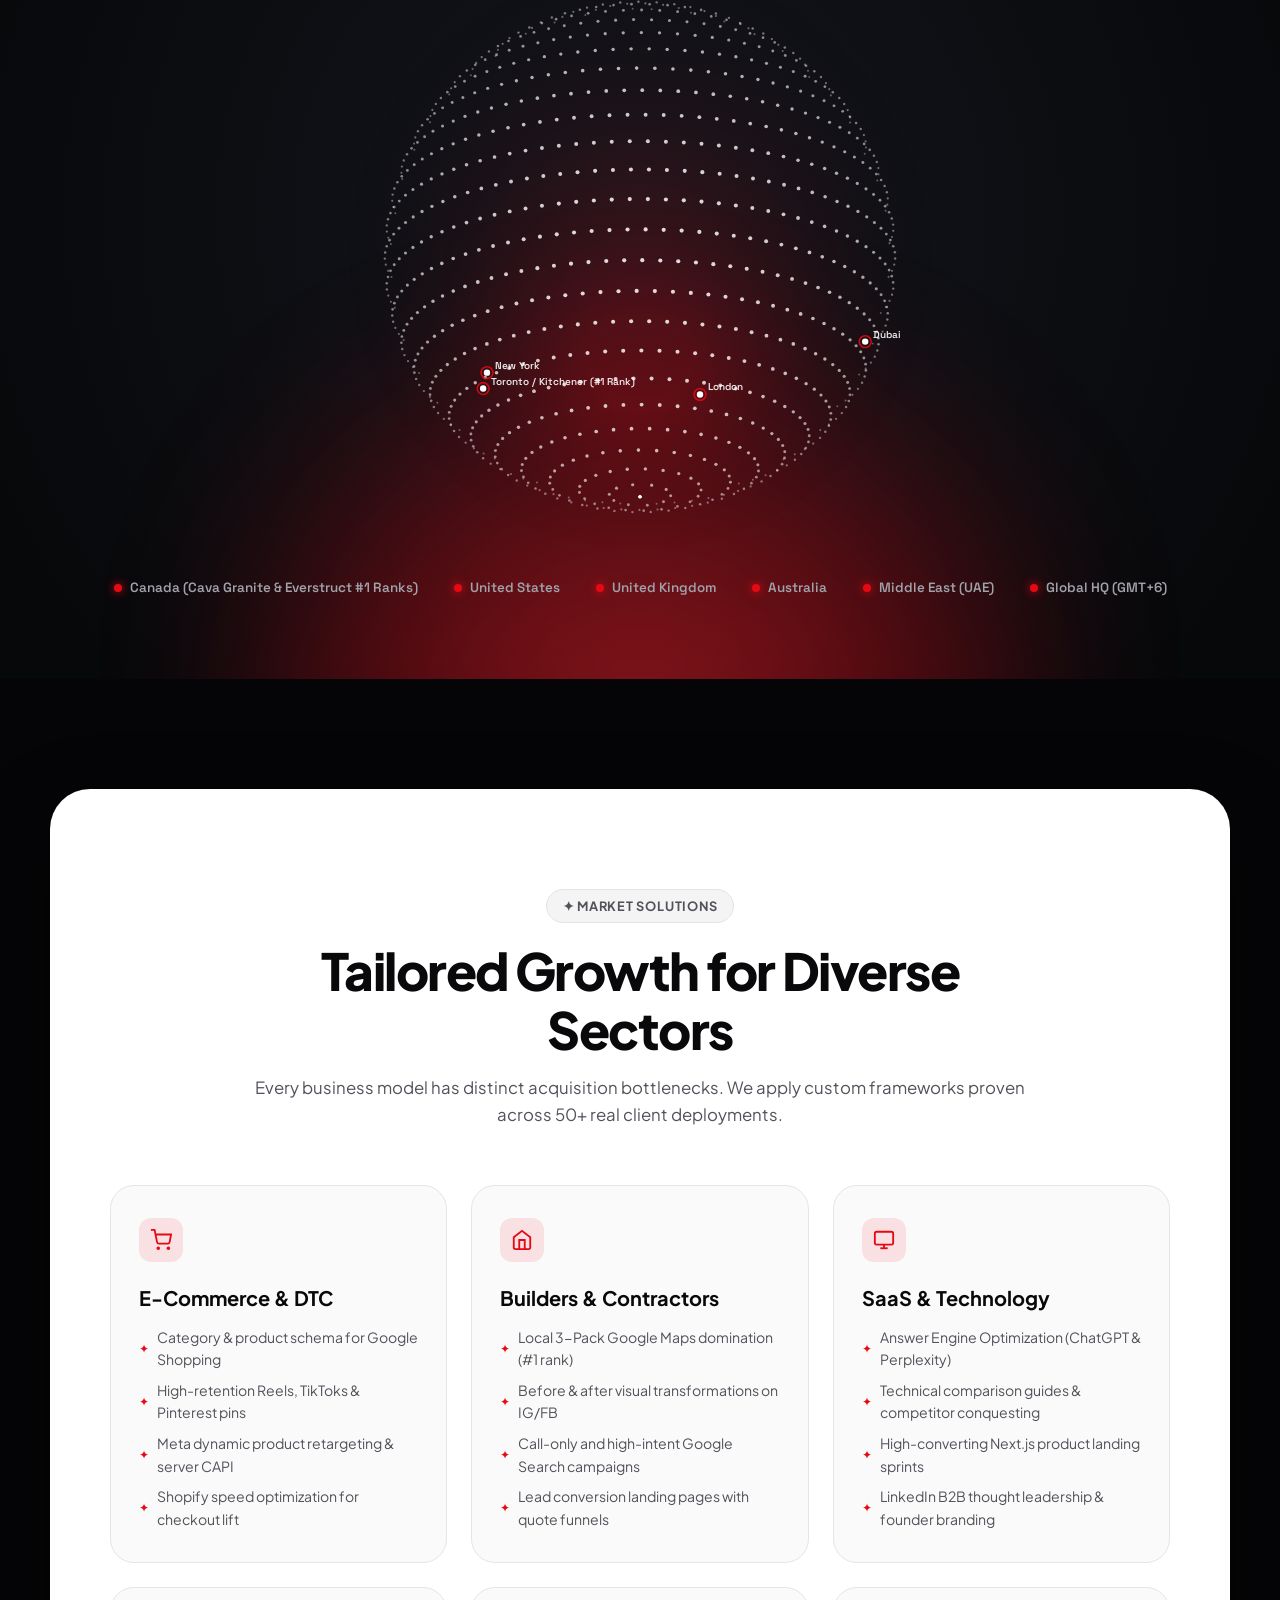
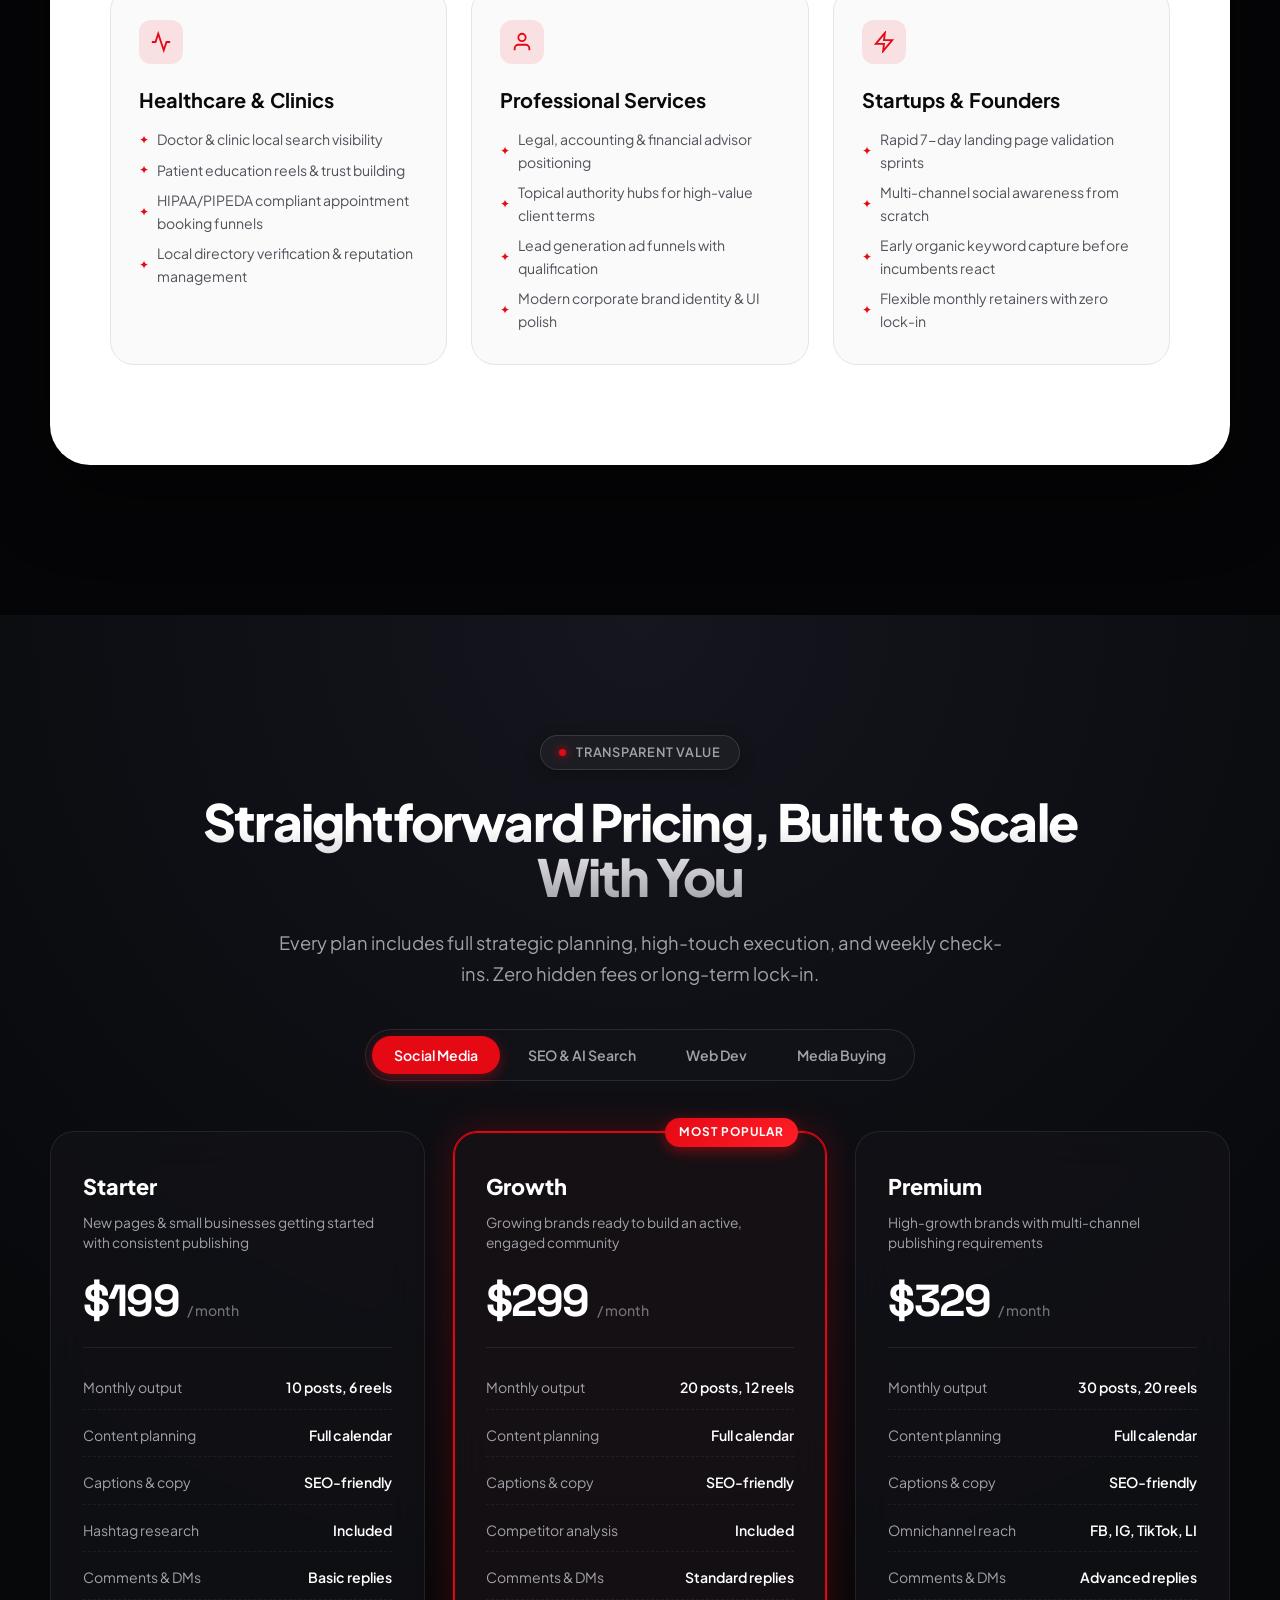
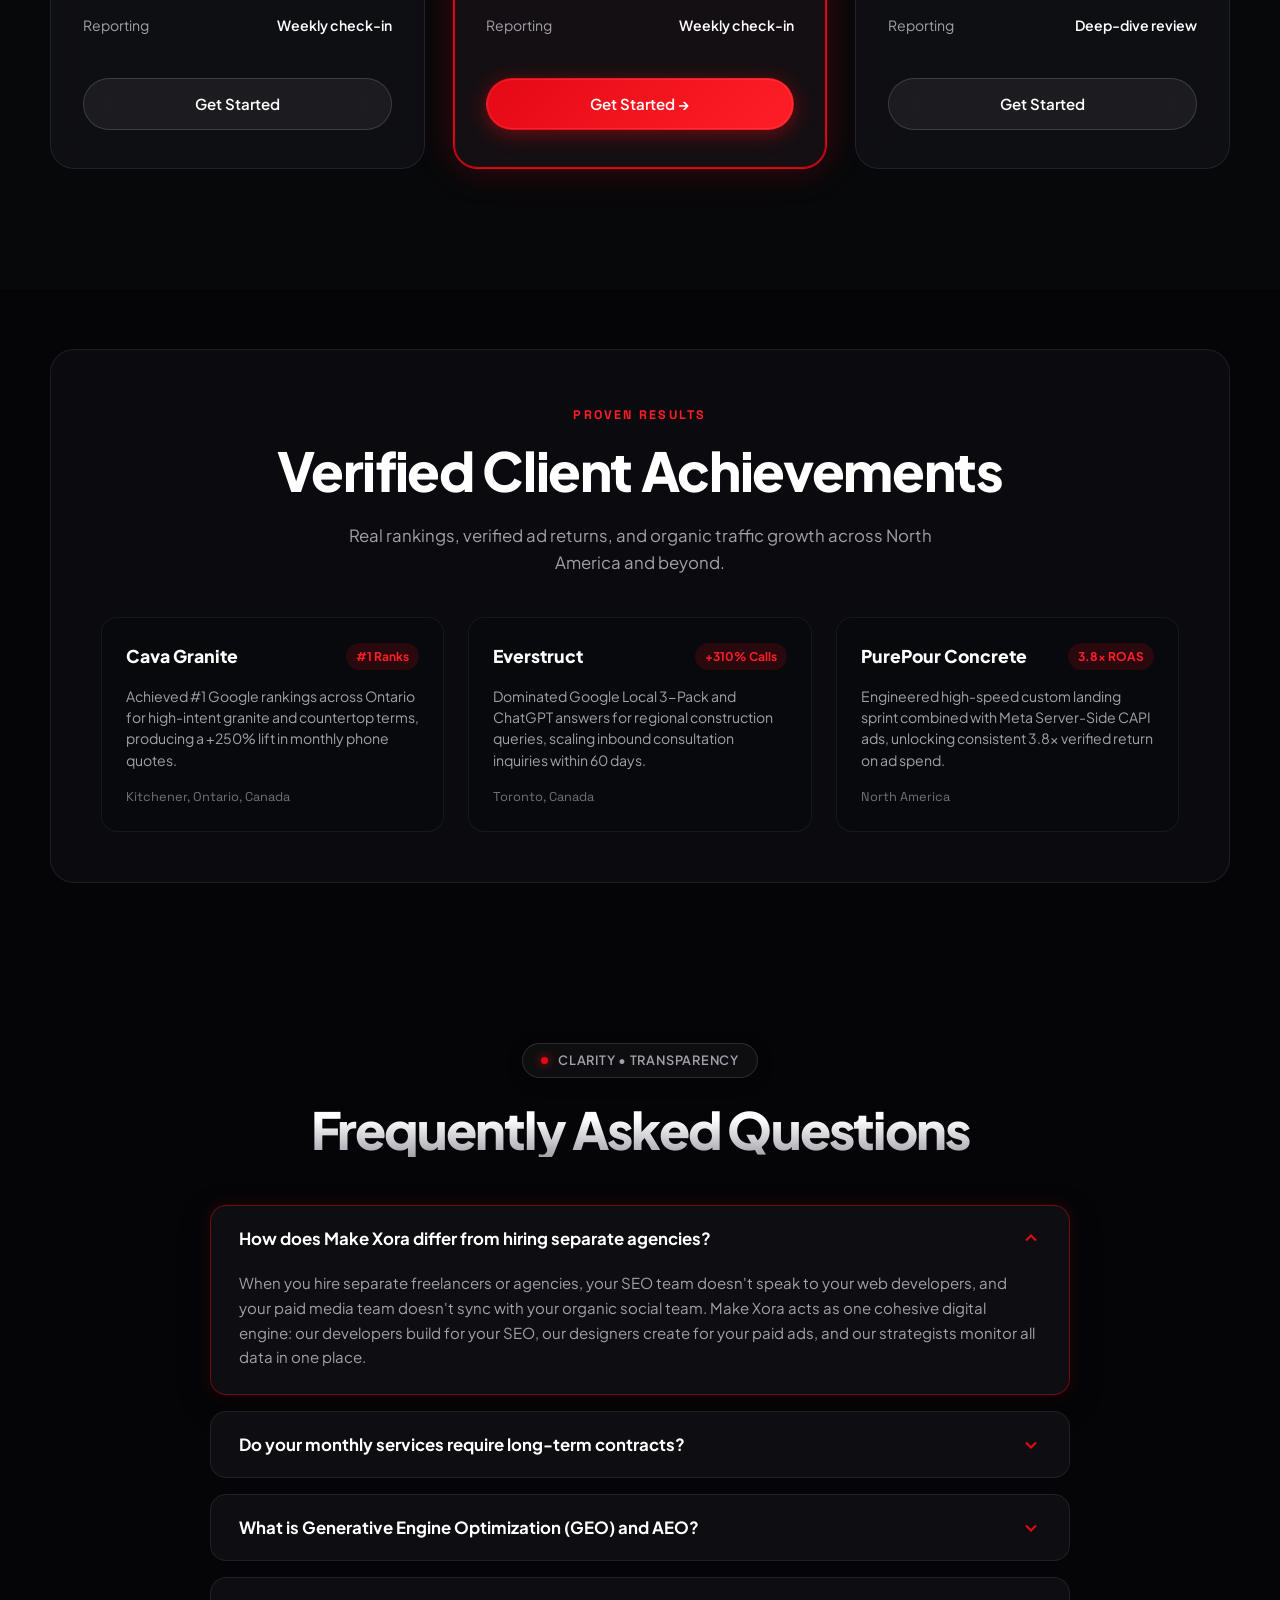
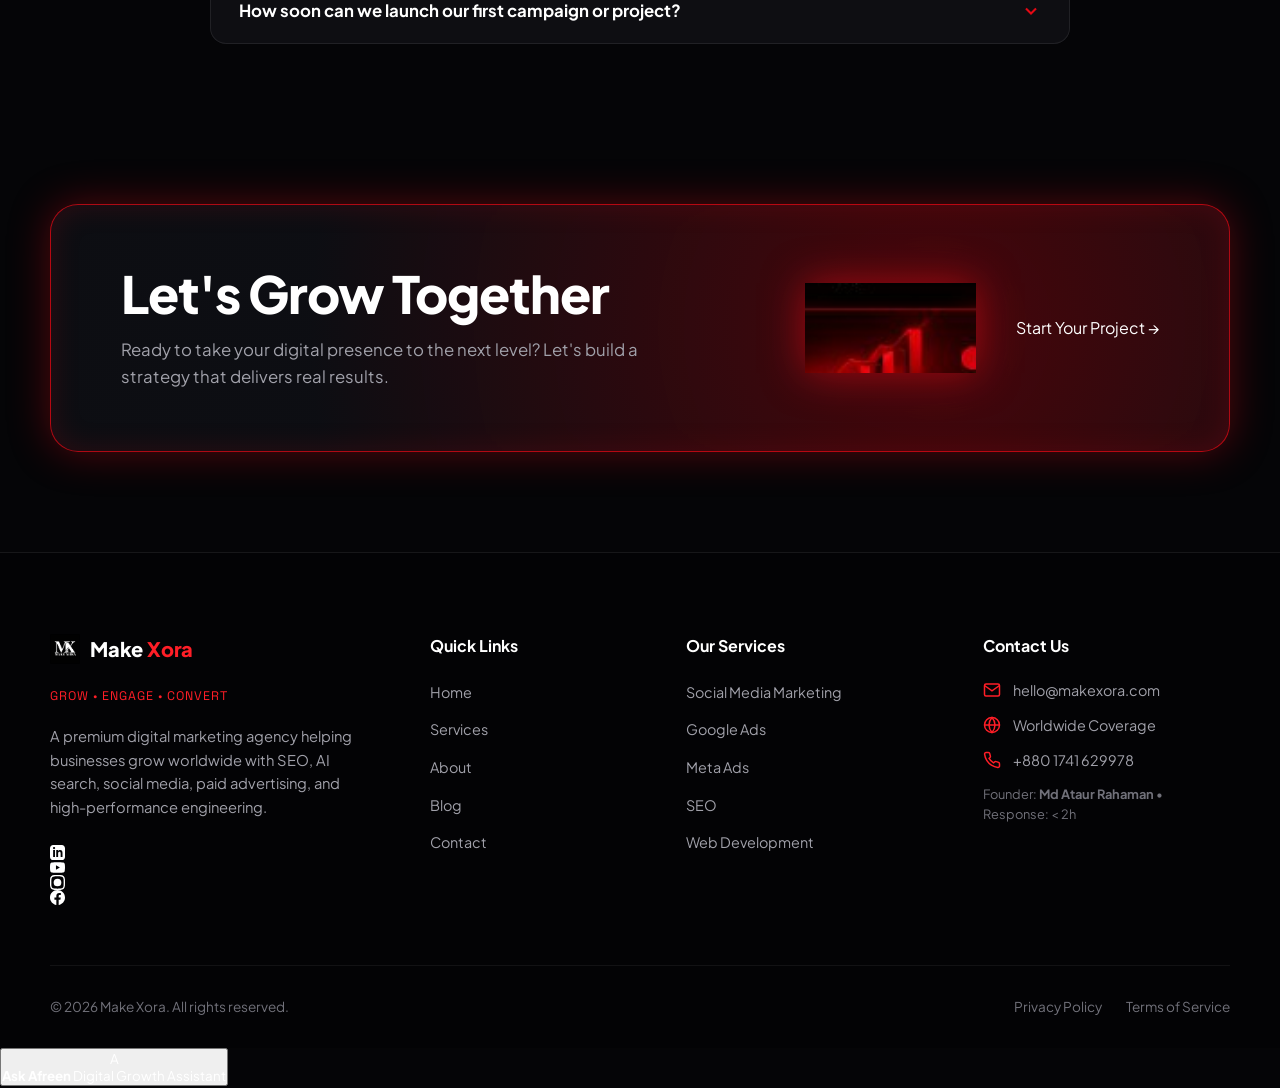
==== commit 64a9cd59: "Enlarge and enhance 3D floating animated solar-system hero visual and fix 4-box single-line grid lay" ====
--- a/index.html
+++ b/index.html
@@ -276,52 +276,69 @@
             <!-- Ambient Volumetric Red Atmosphere Glow -->
             <div class="solar-ambient-glow"></div>
 
-            <!-- Concentric Orbital Track Rings SVG Layer -->
-            <svg class="solar-rings-svg" viewBox="0 0 600 360" fill="none">
+            <!-- Concentric Orbital Track Rings SVG Layer (Tilted Perspective Multi-Ring System) -->
+            <svg class="solar-rings-svg" viewBox="0 0 680 420" fill="none">
               <defs>
-                <filter id="solarNeonGlow" x="-20%" y="-20%" width="140%" height="140%">
-                  <feGaussianBlur stdDeviation="3.5" result="blur" />
+                <filter id="solarNeonGlow" x="-30%" y="-30%" width="160%" height="160%">
+                  <feGaussianBlur stdDeviation="4" result="blur" />
                   <feMerge>
                     <feMergeNode in="blur" />
                     <feMergeNode in="SourceGraphic" />
                   </feMerge>
                 </filter>
                 <linearGradient id="solarOrbitGrad" x1="0%" y1="0%" x2="100%" y2="100%">
-                  <stop offset="0%" stop-color="#E50914" stop-opacity="0.9" />
-                  <stop offset="40%" stop-color="#FFFFFF" stop-opacity="0.8" />
-                  <stop offset="70%" stop-color="#E50914" stop-opacity="0.4" />
-                  <stop offset="100%" stop-color="#B00000" stop-opacity="0.1" />
+                  <stop offset="0%" stop-color="#E50914" stop-opacity="0.95" />
+                  <stop offset="35%" stop-color="#FFFFFF" stop-opacity="0.9" />
+                  <stop offset="65%" stop-color="#E50914" stop-opacity="0.5" />
+                  <stop offset="100%" stop-color="#B00000" stop-opacity="0.15" />
+                </linearGradient>
+                <linearGradient id="flareGrad" x1="0%" y1="50%" x2="100%" y2="50%">
+                  <stop offset="0%" stop-color="#E50914" stop-opacity="0" />
+                  <stop offset="30%" stop-color="#E50914" stop-opacity="0.5" />
+                  <stop offset="50%" stop-color="#FFFFFF" stop-opacity="0.95" />
+                  <stop offset="70%" stop-color="#E50914" stop-opacity="0.5" />
+                  <stop offset="100%" stop-color="#E50914" stop-opacity="0" />
                 </linearGradient>
               </defs>
 
+              <!-- Anamorphic Center Lens Flare Laser Line -->
+              <line x1="90" y1="210" x2="590" y2="210" stroke="url(#flareGrad)" stroke-width="2.5" filter="url(#solarNeonGlow)" />
+
               <!-- Outer Orbital Ring (Layer 1 - Rotates every 45s) -->
               <g class="solar-ring-group-outer">
-                <ellipse cx="300" cy="180" rx="275" ry="142" stroke="rgba(229, 9, 20, 0.4)" stroke-width="1.5" stroke-dasharray="14 10 35 12" />
-                <ellipse cx="300" cy="180" rx="268" ry="138" stroke="rgba(255, 255, 255, 0.15)" stroke-width="1" stroke-dasharray="3 14" />
-                <circle cx="568" cy="180" r="3" fill="#FFFFFF" filter="url(#solarNeonGlow)" />
-                <circle cx="32" cy="180" r="2.5" fill="#E50914" filter="url(#solarNeonGlow)" />
+                <ellipse cx="340" cy="210" rx="318" ry="162" stroke="rgba(229, 9, 20, 0.45)" stroke-width="1.5" stroke-dasharray="14 10 35 12" />
+                <ellipse cx="340" cy="210" rx="310" ry="158" stroke="rgba(255, 255, 255, 0.2)" stroke-width="1" stroke-dasharray="3 14" />
+                <circle cx="650" cy="210" r="3.5" fill="#FFFFFF" filter="url(#solarNeonGlow)" />
+                <circle cx="30" cy="210" r="3" fill="#E50914" filter="url(#solarNeonGlow)" />
               </g>
 
-              <!-- Secondary Mid Ring (Layer 2 - Rotates every 30s) -->
+              <!-- Secondary Gyroscopic Ring (Slanted isometric tilt - Rotates every 60s) -->
+              <g class="solar-ring-group-slant">
+                <ellipse cx="340" cy="210" rx="292" ry="124" stroke="rgba(229, 9, 20, 0.35)" stroke-width="1.5" stroke-dasharray="16 22" />
+              </g>
+
+              <!-- Mid Orbital Ring (Layer 2 - Planet Orbit Trajectory, Rotates every 30s) -->
               <g class="solar-ring-group-mid">
-                <ellipse cx="300" cy="180" rx="226" ry="116" stroke="url(#solarOrbitGrad)" stroke-width="2" stroke-dasharray="60 16 120 20" filter="url(#solarNeonGlow)" />
-                <ellipse cx="300" cy="180" rx="218" ry="112" stroke="rgba(255, 255, 255, 0.2)" stroke-width="1" stroke-dasharray="4 8" />
-                <circle cx="300" cy="64" r="3.5" fill="#FFFFFF" filter="url(#solarNeonGlow)" />
-                <circle cx="300" cy="296" r="3" fill="#E50914" filter="url(#solarNeonGlow)" />
+                <ellipse cx="340" cy="210" rx="262" ry="132" stroke="url(#solarOrbitGrad)" stroke-width="2.2" stroke-dasharray="70 18 140 22" filter="url(#solarNeonGlow)" />
+                <ellipse cx="340" cy="210" rx="254" ry="128" stroke="rgba(255, 255, 255, 0.25)" stroke-width="1" stroke-dasharray="4 8" />
+                <circle cx="340" cy="78" r="4" fill="#FFFFFF" filter="url(#solarNeonGlow)" />
+                <circle cx="340" cy="342" r="3.5" fill="#E50914" filter="url(#solarNeonGlow)" />
               </g>
 
-              <!-- Inner Orbital Ring (Layer 3 - Rotates every 55s) -->
+              <!-- Inner Orbital Ring (Layer 3 - High-tech HUD Dash, Rotates every 55s) -->
               <g class="solar-ring-group-inner">
-                <ellipse cx="300" cy="180" rx="145" ry="74" stroke="rgba(229, 9, 20, 0.75)" stroke-width="2" stroke-dasharray="30 12 15 12" filter="url(#solarNeonGlow)" />
-                <ellipse cx="300" cy="180" rx="138" ry="70" stroke="rgba(255, 255, 255, 0.3)" stroke-width="1" />
-                <circle cx="445" cy="180" r="2.5" fill="#FFFFFF" />
+                <ellipse cx="340" cy="210" rx="168" ry="86" stroke="rgba(229, 9, 20, 0.85)" stroke-width="2" stroke-dasharray="30 12 15 12" filter="url(#solarNeonGlow)" />
+                <ellipse cx="340" cy="210" rx="160" ry="82" stroke="rgba(255, 255, 255, 0.35)" stroke-width="1" />
+                <circle cx="508" cy="210" r="3" fill="#FFFFFF" />
               </g>
             </svg>
 
             <!-- Central Sun: Make Xora MX Identity (Fixed, Pulsing) -->
             <div class="solar-central-sun">
               <div class="solar-sun-corona"></div>
+              <div class="solar-flare-streak"></div>
               <div class="solar-sun-body">
+                <div class="solar-sun-matrix-grid"></div>
                 <div class="solar-sun-specular"></div>
                 <div class="solar-sun-brand">
                   <div class="solar-sun-logo-mx">
@@ -338,12 +355,13 @@
 
             <!-- Six Orbiting Service Planets (Revolving Clockwise with Upright Labels) -->
             <div class="solar-planets-track">
-              <!-- Planet 1: SEO (~1 o'clock) -->
+              <!-- Planet 1: SEO (~12:30 / 1 o'clock) -->
               <div class="solar-planet-orbit-wrapper planet-pos-1">
                 <a href="services/seo-ai-search.html" class="solar-planet-node" aria-label="SEO Service">
                   <div class="solar-planet-sphere">
+                    <div class="solar-planet-specular"></div>
                     <div class="solar-planet-icon">
-                      <svg width="20" height="20" viewBox="0 0 24 24" fill="none" stroke="currentColor" stroke-width="2">
+                      <svg width="22" height="22" viewBox="0 0 24 24" fill="none" stroke="currentColor" stroke-width="2">
                         <circle cx="11" cy="11" r="7" />
                         <path d="m21 21-4.35-4.35" />
                         <path d="M11 8v6M8 11h6" />
@@ -358,8 +376,9 @@
               <div class="solar-planet-orbit-wrapper planet-pos-2">
                 <a href="services/paid-advertising.html" class="solar-planet-node" aria-label="Paid Advertising Service">
                   <div class="solar-planet-sphere">
+                    <div class="solar-planet-specular"></div>
                     <div class="solar-planet-icon">
-                      <svg width="20" height="20" viewBox="0 0 24 24" fill="none" stroke="currentColor" stroke-width="2">
+                      <svg width="22" height="22" viewBox="0 0 24 24" fill="none" stroke="currentColor" stroke-width="2">
                         <path d="m3 11 18-5v12L3 13v-2z" />
                         <path d="M11.6 16.8a3 3 0 1 1-5.8-1.6" />
                       </svg>
@@ -373,8 +392,9 @@
               <div class="solar-planet-orbit-wrapper planet-pos-3">
                 <a href="services/content-strategy.html" class="solar-planet-node" aria-label="Content Marketing Service">
                   <div class="solar-planet-sphere">
+                    <div class="solar-planet-specular"></div>
                     <div class="solar-planet-icon">
-                      <svg width="20" height="20" viewBox="0 0 24 24" fill="none" stroke="currentColor" stroke-width="2">
+                      <svg width="22" height="22" viewBox="0 0 24 24" fill="none" stroke="currentColor" stroke-width="2">
                         <rect x="2" y="4" width="20" height="16" rx="2" />
                         <path d="m10 9 5 3-5 3V9z" />
                       </svg>
@@ -384,15 +404,17 @@
                 </a>
               </div>
 
-              <!-- Planet 4: Social Media Marketing (~6 o'clock) -->
+              <!-- Planet 4: Social Media Marketing (~6:30 o'clock) -->
               <div class="solar-planet-orbit-wrapper planet-pos-4">
                 <a href="services/social-media.html" class="solar-planet-node" aria-label="Social Media Marketing Service">
                   <div class="solar-planet-sphere">
+                    <div class="solar-planet-specular"></div>
                     <div class="solar-planet-icon">
-                      <svg width="20" height="20" viewBox="0 0 24 24" fill="none" stroke="currentColor" stroke-width="2">
+                      <svg width="22" height="22" viewBox="0 0 24 24" fill="none" stroke="currentColor" stroke-width="2">
                         <path d="M16 21v-2a4 4 0 0 0-4-4H6a4 4 0 0 0-4 4v2" />
                         <circle cx="9" cy="7" r="4" />
-                        <path d="M22 21v-2a4 4 0 0 0-3-3.87M16 3.13a4 4 0 0 1 0 7.75" />
+                        <path d="M22 21v-2a4 4 0 0 0-3-3.87" />
+                        <path d="M16 3.13a4 4 0 0 1 0 7.75" />
                       </svg>
                     </div>
                     <span class="solar-planet-label">Social Media<br>Marketing</span>
@@ -400,14 +422,18 @@
                 </a>
               </div>
 
-              <!-- Planet 5: Web Development (~7:30 o'clock) -->
+              <!-- Planet 5: Web Development (~8:30 o'clock) -->
               <div class="solar-planet-orbit-wrapper planet-pos-5">
                 <a href="services/web-development.html" class="solar-planet-node" aria-label="Web Development Service">
                   <div class="solar-planet-sphere">
+                    <div class="solar-planet-specular"></div>
                     <div class="solar-planet-icon">
-                      <svg width="20" height="20" viewBox="0 0 24 24" fill="none" stroke="currentColor" stroke-width="2">
+                      <svg width="22" height="22" viewBox="0 0 24 24" fill="none" stroke="currentColor" stroke-width="2">
                         <rect x="2" y="3" width="20" height="14" rx="2" />
-                        <path d="m8 10-2 2 2 2m8-4 2 2-2 2M12 17v4m-4 0h8" />
+                        <path d="m8 9-3 3 3 3" />
+                        <path d="m16 9 3 3-3 3" />
+                        <line x1="8" y1="21" x2="16" y2="21" />
+                        <line x1="12" y1="17" x2="12" y2="21" />
                       </svg>
                     </div>
                     <span class="solar-planet-label">Web<br>Development</span>
@@ -419,8 +445,9 @@
               <div class="solar-planet-orbit-wrapper planet-pos-6">
                 <a href="services.html" class="solar-planet-node" aria-label="Growth Strategy Service">
                   <div class="solar-planet-sphere">
+                    <div class="solar-planet-specular"></div>
                     <div class="solar-planet-icon">
-                      <svg width="20" height="20" viewBox="0 0 24 24" fill="none" stroke="currentColor" stroke-width="2">
+                      <svg width="22" height="22" viewBox="0 0 24 24" fill="none" stroke="currentColor" stroke-width="2">
                         <path d="M3 20h18M7 16v-4m5 4V8m5 8v-8m-7-3 5-3 3 3" />
                       </svg>
                     </div>
@@ -431,6 +458,7 @@
             </div>
           </div>
         </div>
+      </div>
 
       <!-- 3. ALL 4 CONTENTS VISIBLE AT ONE LINE IN ANIMATED BOXES -->
       <div class="ref-hero-animated-boxes-row">
--- a/assets/css/redesign.css
+++ b/assets/css/redesign.css
@@ -543,6 +543,7 @@
 /* --------------------------------------------------------------------------
    SOLAR-SYSTEM HERO VISUAL (MAKE XORA FLOATING ANIMATED ORBIT SYSTEM)
    Central Sun (MX Identity) + 6 Revolving Service Planets + Concentric Rings
+   Accurate 3D Obsidian Glass Orbs, Glowing Corona, and Anamorphic Laser Flare
    -------------------------------------------------------------------------- */
 .ref-hero-right-visual {
   display: flex;
@@ -550,14 +551,14 @@
   justify-content: center;
   position: relative;
   width: 100%;
-  min-height: 440px;
+  min-height: 480px;
   overflow: visible;
 }
 
 .solar-system-stage {
   position: relative;
-  width: 600px;
-  height: 360px;
+  width: 680px;
+  height: 420px;
   max-width: 100%;
   display: flex;
   align-items: center;
@@ -571,10 +572,10 @@
   top: 50%;
   left: 50%;
   transform: translate(-50%, -50%);
-  width: 520px;
-  height: 320px;
-  background: radial-gradient(ellipse at 50% 50%, rgba(229, 9, 20, 0.45) 0%, rgba(176, 0, 0, 0.15) 50%, transparent 75%);
-  filter: blur(48px);
+  width: 620px;
+  height: 380px;
+  background: radial-gradient(ellipse at 50% 50%, rgba(229, 9, 20, 0.5) 0%, rgba(176, 0, 0, 0.2) 48%, transparent 75%);
+  filter: blur(52px);
   pointer-events: none;
   z-index: 1;
 }
@@ -591,17 +592,22 @@
 }
 
 .solar-ring-group-outer {
-  transform-origin: 300px 180px;
+  transform-origin: 340px 210px;
   animation: ringRotateCW 45s linear infinite;
 }
 
+.solar-ring-group-slant {
+  transform-origin: 340px 210px;
+  transform: rotate(-14deg);
+}
+
 .solar-ring-group-mid {
-  transform-origin: 300px 180px;
+  transform-origin: 340px 210px;
   animation: ringRotateCW 30s linear infinite;
 }
 
 .solar-ring-group-inner {
-  transform-origin: 300px 180px;
+  transform-origin: 340px 210px;
   animation: ringRotateCW 55s linear infinite;
 }
 
@@ -613,8 +619,8 @@
   top: 50%;
   left: 50%;
   transform: translate(-50%, -50%);
-  width: 146px;
-  height: 146px;
+  width: 172px;
+  height: 172px;
   border-radius: 50%;
   z-index: 6;
   pointer-events: none;
@@ -622,20 +628,34 @@
 
 .solar-sun-corona {
   position: absolute;
-  inset: -14px;
+  inset: -22px;
   border-radius: 50%;
-  background: radial-gradient(circle, rgba(229, 9, 20, 0.85) 0%, rgba(229, 9, 20, 0.4) 45%, transparent 75%);
-  filter: blur(14px);
+  background: radial-gradient(circle, rgba(229, 9, 20, 0.95) 0%, rgba(229, 9, 20, 0.5) 42%, rgba(176, 0, 0, 0.2) 62%, transparent 78%);
+  filter: blur(18px);
   animation: sunCoronaPulse 4s ease-in-out infinite alternate;
+}
+
+.solar-flare-streak {
+  position: absolute;
+  top: 50%;
+  left: 50%;
+  transform: translate(-50%, -50%);
+  width: 360px;
+  height: 4px;
+  background: linear-gradient(90deg, transparent 0%, rgba(229, 9, 20, 0.4) 20%, #ff4d4d 45%, #ffffff 50%, #ff4d4d 55%, rgba(229, 9, 20, 0.4) 80%, transparent 100%);
+  filter: blur(1.5px);
+  pointer-events: none;
+  z-index: 1;
+  animation: flarePulse 4s ease-in-out infinite alternate;
 }
 
 .solar-sun-body {
   position: absolute;
   inset: 0;
   border-radius: 50%;
-  background: radial-gradient(circle at 45% 35%, #2a0406 0%, #150203 40%, #080808 85%);
-  border: 2.5px solid #E50914;
-  box-shadow: 0 0 35px #E50914, inset 0 0 25px rgba(229, 9, 20, 0.85);
+  background: radial-gradient(circle at 45% 36%, #ff2a2a 0%, #ba0000 32%, #580003 68%, #160001 92%, #080808 100%);
+  border: 2.5px solid #ff3b3b;
+  box-shadow: 0 0 50px #E50914, 0 0 100px rgba(229, 9, 20, 0.55), inset 0 0 35px #ff2525, inset 0 0 16px rgba(255, 255, 255, 0.7);
   display: flex;
   align-items: center;
   justify-content: center;
@@ -643,14 +663,25 @@
   animation: sunBreathing 5s ease-in-out infinite alternate;
 }
 
+.solar-sun-matrix-grid {
+  position: absolute;
+  inset: 0;
+  border-radius: 50%;
+  background-image: radial-gradient(rgba(255, 255, 255, 0.35) 1px, transparent 1px);
+  background-size: 7px 7px;
+  mix-blend-mode: overlay;
+  pointer-events: none;
+  opacity: 0.65;
+}
+
 .solar-sun-specular {
   position: absolute;
-  top: 2px;
-  left: 15%;
-  width: 70%;
-  height: 35%;
+  top: 3px;
+  left: 14%;
+  width: 72%;
+  height: 38%;
   border-radius: 50%;
-  background: linear-gradient(180deg, rgba(255, 255, 255, 0.45) 0%, rgba(255, 255, 255, 0) 100%);
+  background: linear-gradient(180deg, rgba(255, 255, 255, 0.6) 0%, rgba(255, 255, 255, 0) 100%);
   filter: blur(2px);
   pointer-events: none;
 }
@@ -666,29 +697,30 @@
 }
 
 .solar-sun-logo-mx {
-  font-size: 2.1rem;
+  font-size: 2.55rem;
   font-weight: 900;
   line-height: 1;
   letter-spacing: -0.04em;
-  margin-bottom: 4px;
+  margin-bottom: 5px;
 }
 
 .solar-sun-logo-mx .mx-m {
   color: #FFFFFF;
+  text-shadow: 0 2px 10px rgba(0, 0, 0, 0.9);
 }
 
 .solar-sun-logo-mx .mx-x {
-  color: #E50914;
-  text-shadow: 0 0 16px rgba(229, 9, 20, 0.85);
+  color: #FF2020;
+  text-shadow: 0 0 20px rgba(255, 32, 32, 0.95), 0 2px 10px rgba(0, 0, 0, 0.9);
 }
 
 .solar-sun-tagline {
   display: flex;
   flex-direction: column;
-  font-family: var(--font-mono, monospace);
-  font-size: 0.58rem;
+  font-family: var(--font-sans, system-ui, -apple-system, sans-serif);
+  font-size: 0.62rem;
   font-weight: 800;
-  letter-spacing: 0.16em;
+  letter-spacing: 0.22em;
   line-height: 1.25;
   color: #FFFFFF;
   text-shadow: 0 2px 8px rgba(0, 0, 0, 0.95);
@@ -710,10 +742,10 @@
   position: absolute;
   top: 0;
   left: 0;
-  width: 78px;
-  height: 78px;
+  width: 88px;
+  height: 88px;
   pointer-events: none;
-  offset-path: path("M 300, 64 a 226,116 0 1,1 0,232 a 226,116 0 1,1 0,-232");
+  offset-path: path("M 340, 78 a 262,132 0 1,1 0,264 a 262,132 0 1,1 0,-264");
   offset-rotate: 0deg; /* CRITICAL: KEEPS LABELS AND ICONS UPRIGHT */
   offset-anchor: 50% 50%;
   animation: orbitRevolveCW 48s linear infinite;
@@ -737,26 +769,37 @@
 
 .solar-planet-sphere {
   position: relative;
-  width: 74px;
-  height: 74px;
+  width: 86px;
+  height: 86px;
   border-radius: 50%;
-  background: radial-gradient(circle at 35% 30%, rgba(255, 255, 255, 0.25) 0%, rgba(20, 20, 26, 0.96) 45%, #080808 85%);
-  border: 1.5px solid rgba(229, 9, 20, 0.75);
-  box-shadow: 0 0 16px rgba(229, 9, 20, 0.6), inset 0 0 12px rgba(229, 9, 20, 0.35);
+  background: radial-gradient(circle at 38% 28%, #2d303a 0%, #15161e 42%, #06070a 88%);
+  border: 1.5px solid rgba(229, 9, 20, 0.85);
+  box-shadow: 0 0 22px rgba(229, 9, 20, 0.7), 0 10px 22px rgba(0, 0, 0, 0.95), inset 0 -10px 16px rgba(229, 9, 20, 0.9), inset 0 2px 4px rgba(255, 255, 255, 0.45);
   display: flex;
   flex-direction: column;
   align-items: center;
   justify-content: center;
-  padding: 5px;
+  padding: 6px;
   text-align: center;
   transition: all 0.3s cubic-bezier(0.16, 1, 0.3, 1);
   cursor: pointer;
 }
 
 .solar-planet-sphere:hover {
-  transform: scale(1.15);
-  border-color: #E50914;
-  box-shadow: 0 0 28px #E50914, inset 0 0 18px rgba(229, 9, 20, 0.8);
+  transform: scale(1.18);
+  border-color: #FF2020;
+  box-shadow: 0 0 35px #FF2020, 0 12px 28px rgba(0, 0, 0, 0.95), inset 0 -12px 20px rgba(255, 32, 32, 0.95), inset 0 2px 6px rgba(255, 255, 255, 0.8);
+}
+
+.solar-planet-specular {
+  position: absolute;
+  top: 4px;
+  left: 18%;
+  width: 64%;
+  height: 32%;
+  border-radius: 50%;
+  background: linear-gradient(180deg, rgba(255, 255, 255, 0.75) 0%, rgba(255, 255, 255, 0.05) 80%, transparent 100%);
+  pointer-events: none;
 }
 
 .solar-planet-icon {
@@ -765,6 +808,7 @@
   align-items: center;
   justify-content: center;
   margin-bottom: 2px;
+  filter: drop-shadow(0 2px 8px rgba(0, 0, 0, 0.85));
   transition: transform 0.2s ease, color 0.2s ease;
 }
 
@@ -774,12 +818,12 @@
 }
 
 .solar-planet-label {
-  font-size: 0.64rem;
+  font-size: 0.68rem;
   font-weight: 700;
   color: #FFFFFF;
   line-height: 1.15;
   letter-spacing: -0.01em;
-  text-shadow: 0 2px 6px rgba(0, 0, 0, 0.95);
+  text-shadow: 0 2px 8px rgba(0, 0, 0, 0.95);
   pointer-events: none;
 }
 
@@ -809,16 +853,34 @@
   100% { transform: scale(1.02); }
 }
 
-@media (max-width: 1100px) {
+@keyframes flarePulse {
+  0% { opacity: 0.7; transform: translate(-50%, -50%) scaleX(0.95); }
+  100% { opacity: 1; transform: translate(-50%, -50%) scaleX(1.05); }
+}
+
+@media (min-width: 1440px) {
   .solar-system-stage {
-    transform: scale(0.85);
+    width: 720px;
+    height: 440px;
+  }
+}
+
+@media (max-width: 1200px) {
+  .solar-system-stage {
+    transform: scale(0.9);
+  }
+}
+
+@media (max-width: 1024px) {
+  .solar-system-stage {
+    transform: scale(0.8);
   }
 }
 
 @media (max-width: 640px) {
   .solar-system-stage {
-    transform: scale(0.62);
-    margin: -30px auto;
+    transform: scale(0.56);
+    margin: -40px auto;
   }
   .ref-hero-right-visual {
     min-height: 320px;
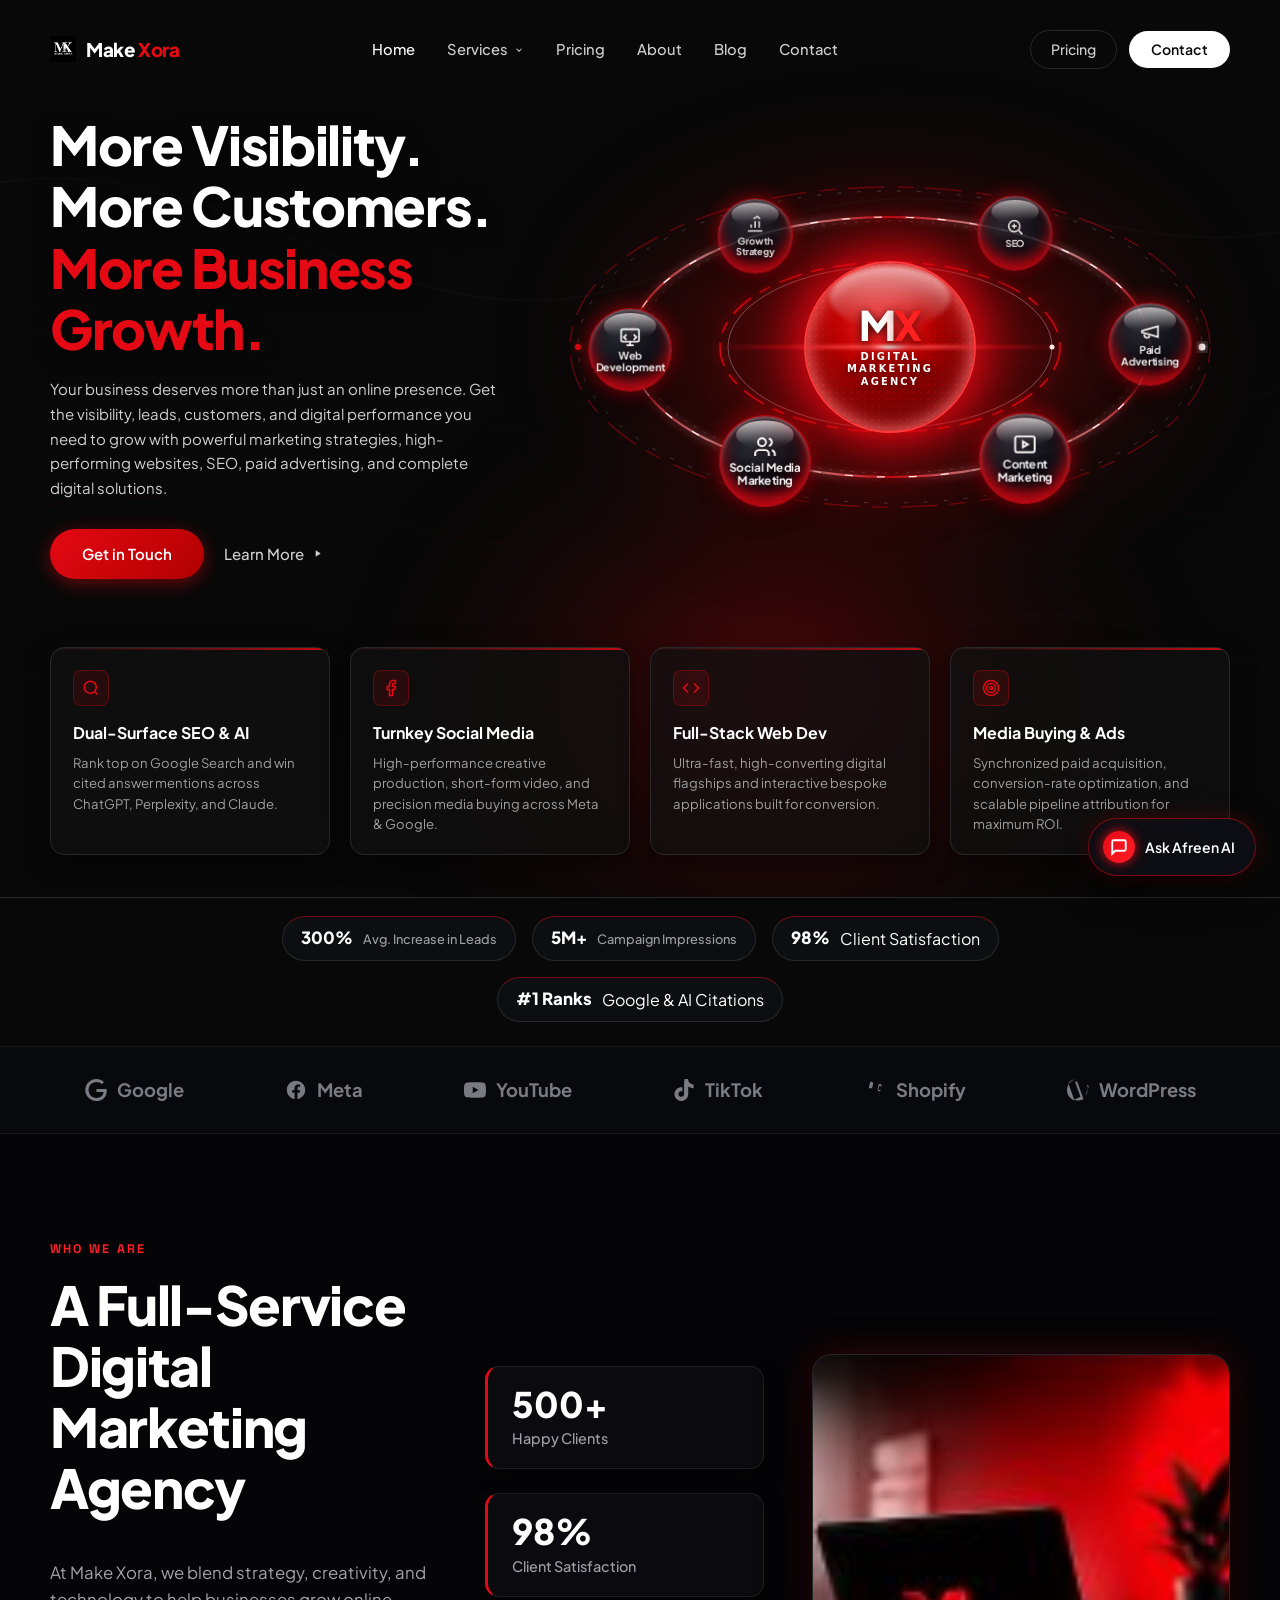
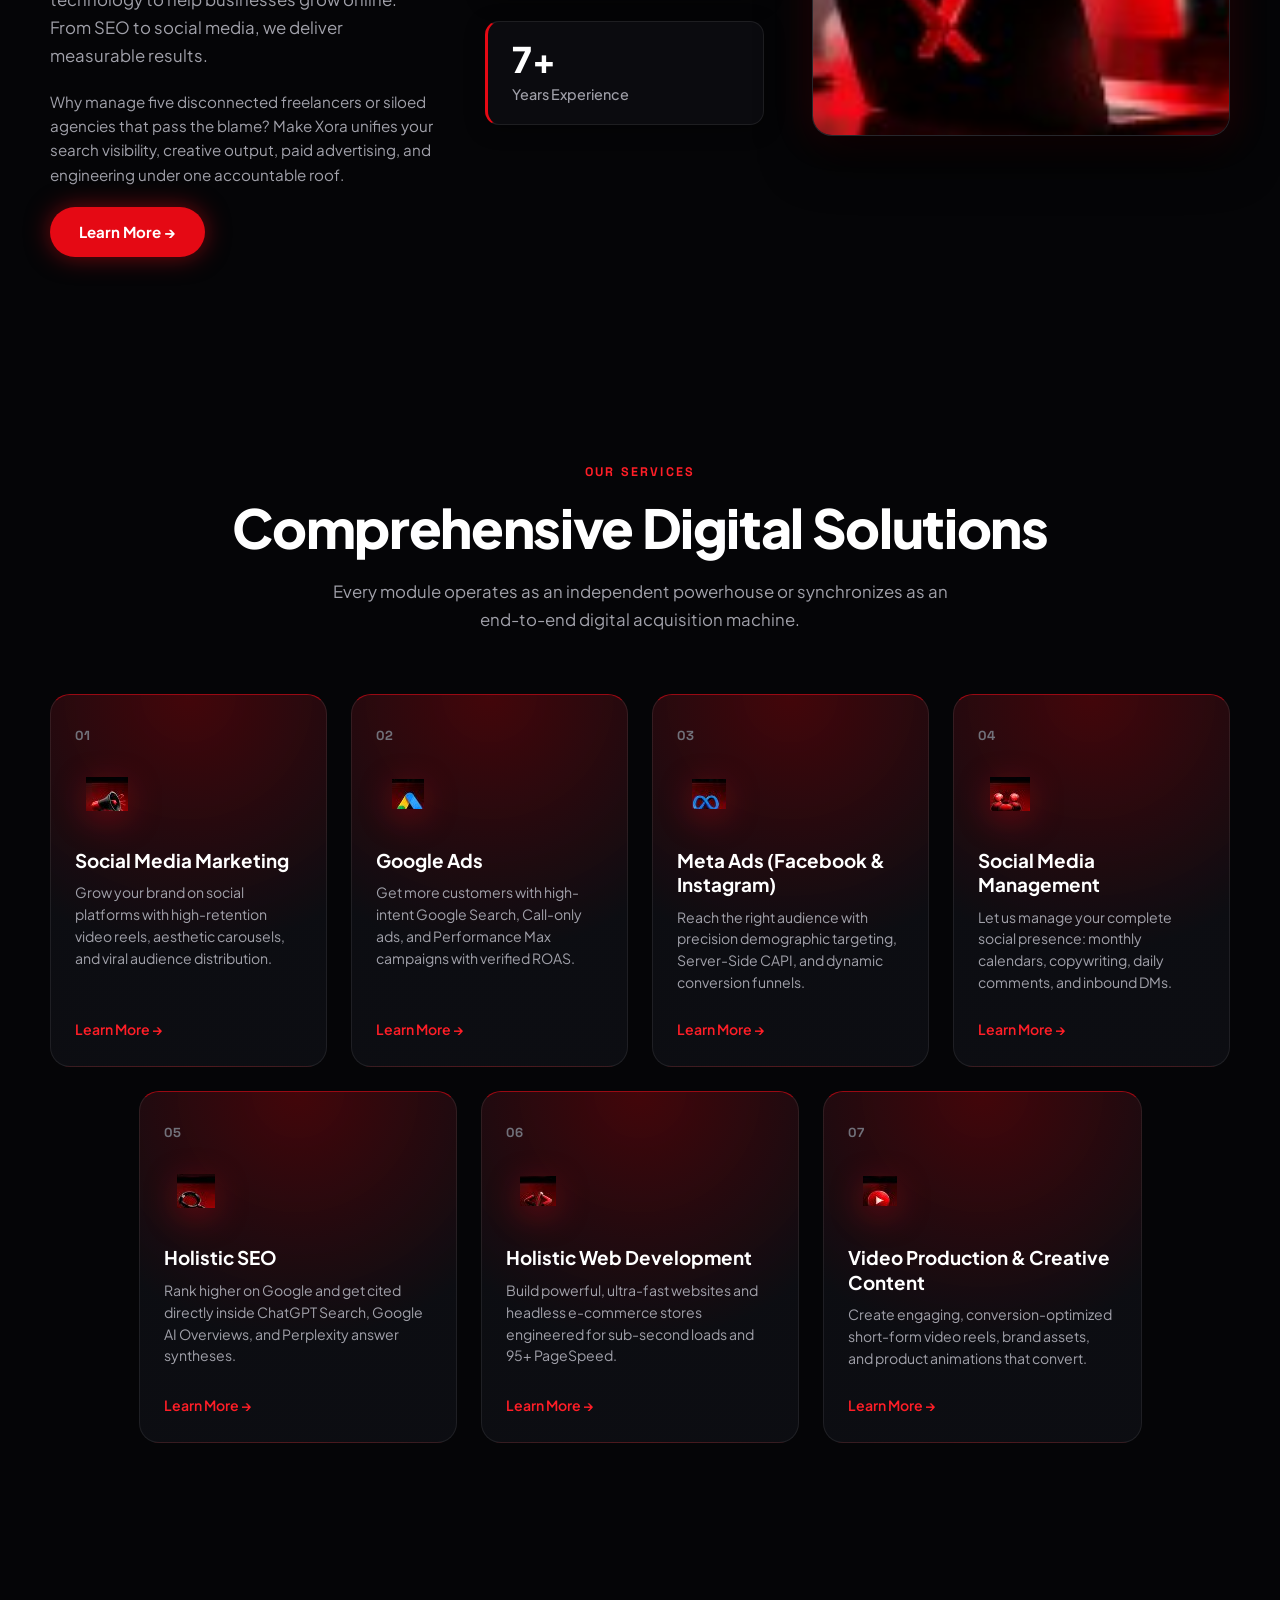
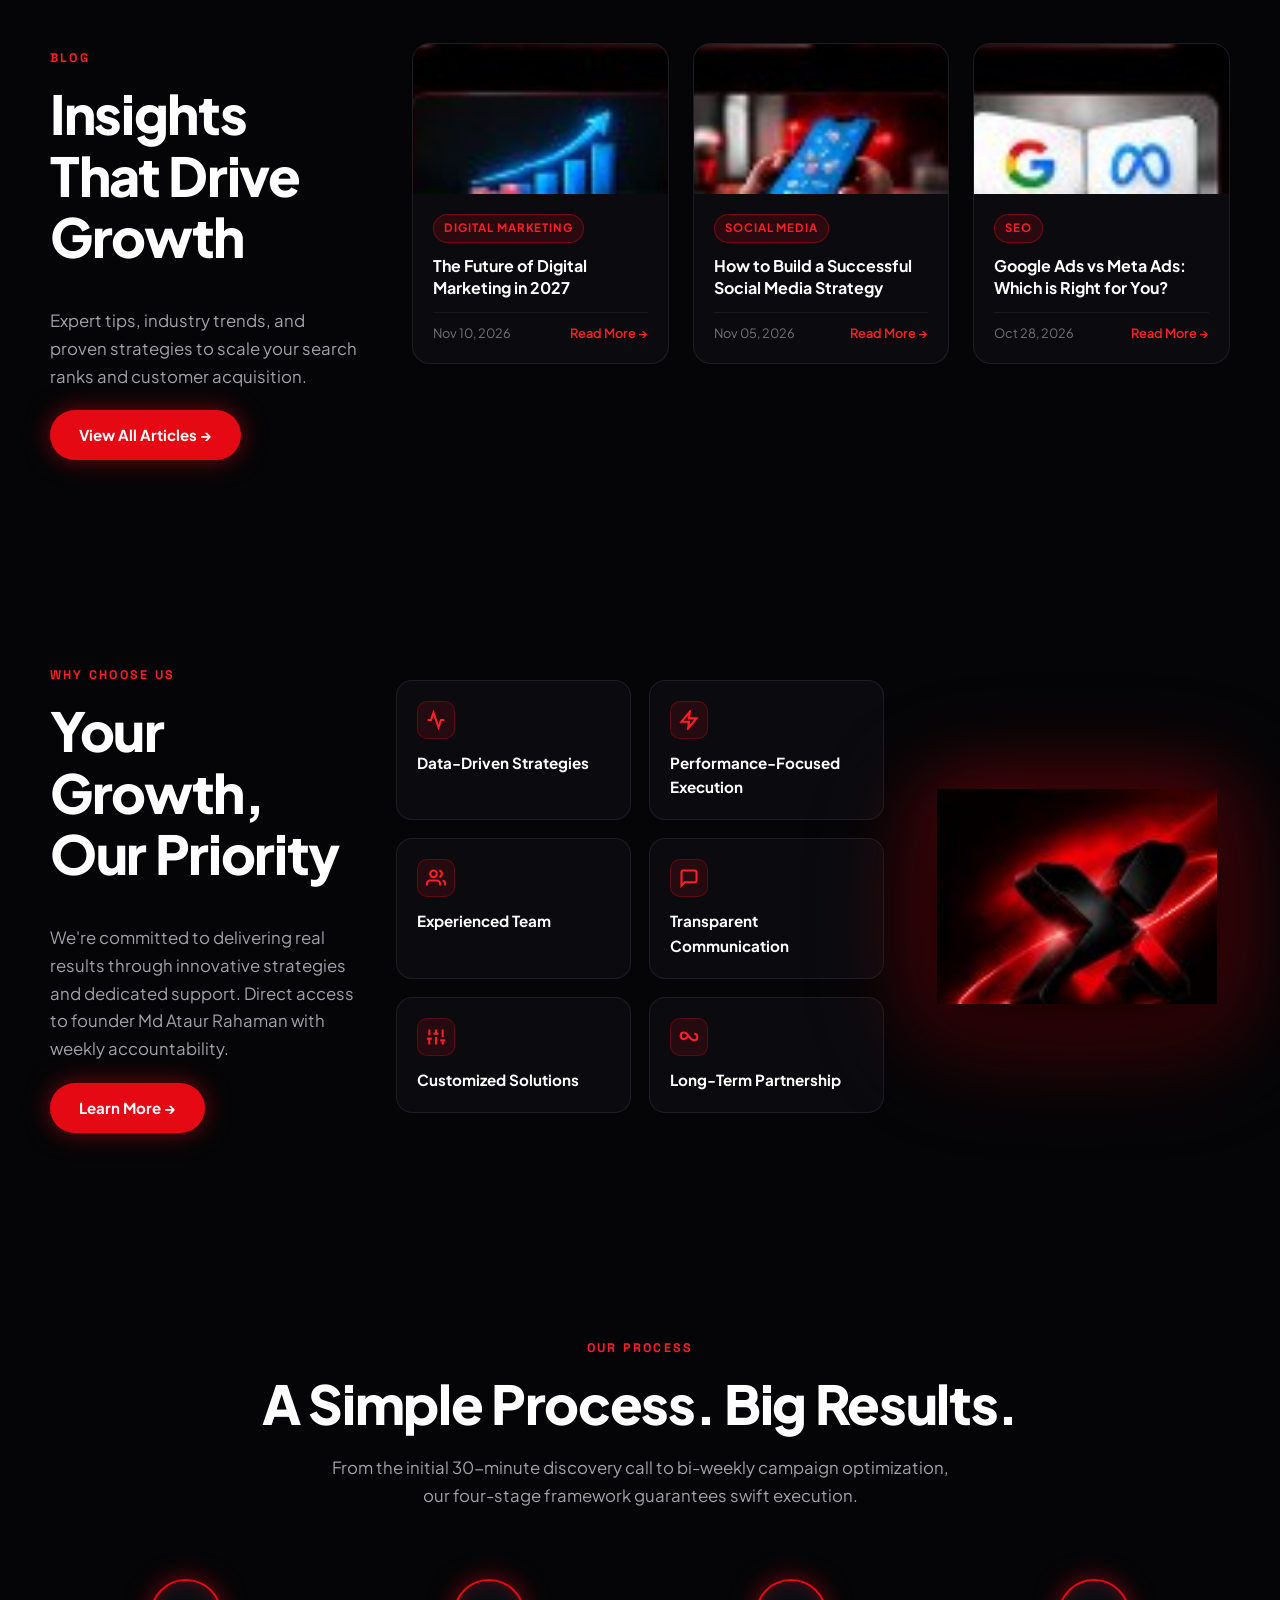
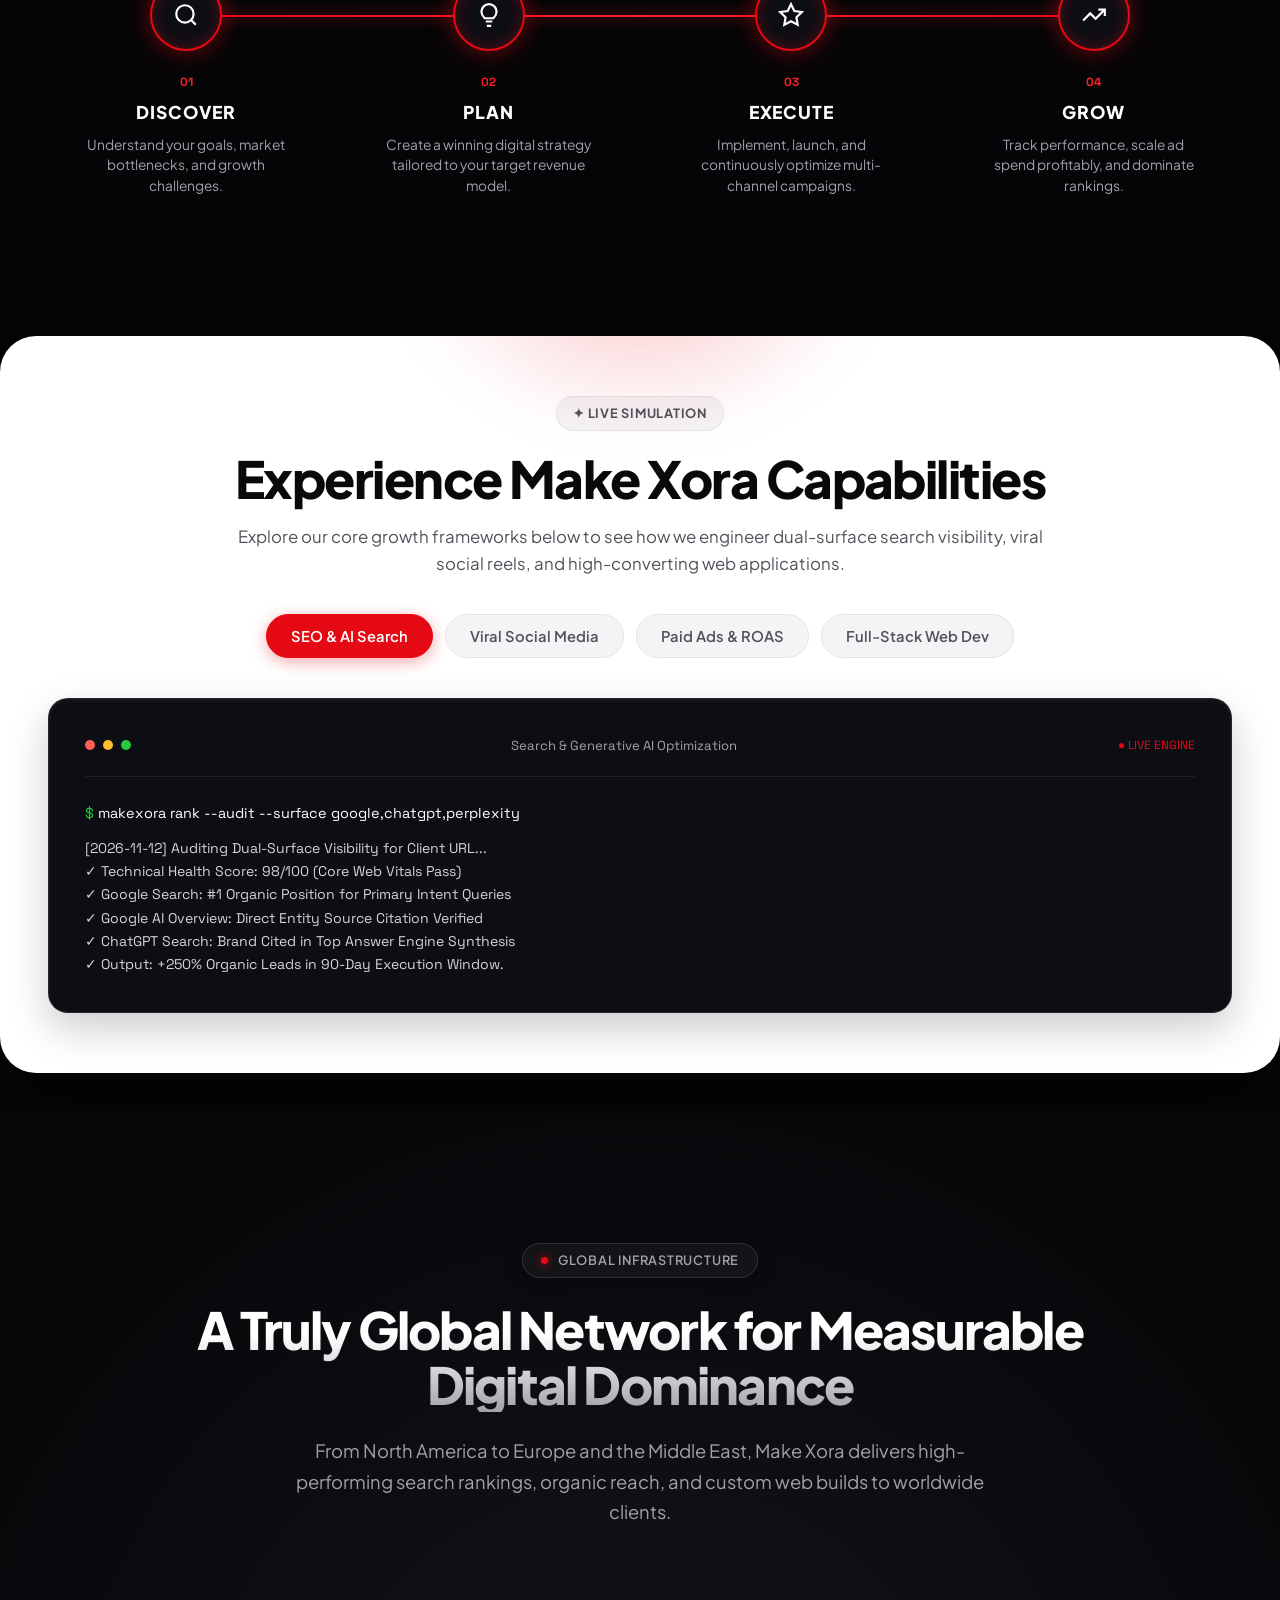
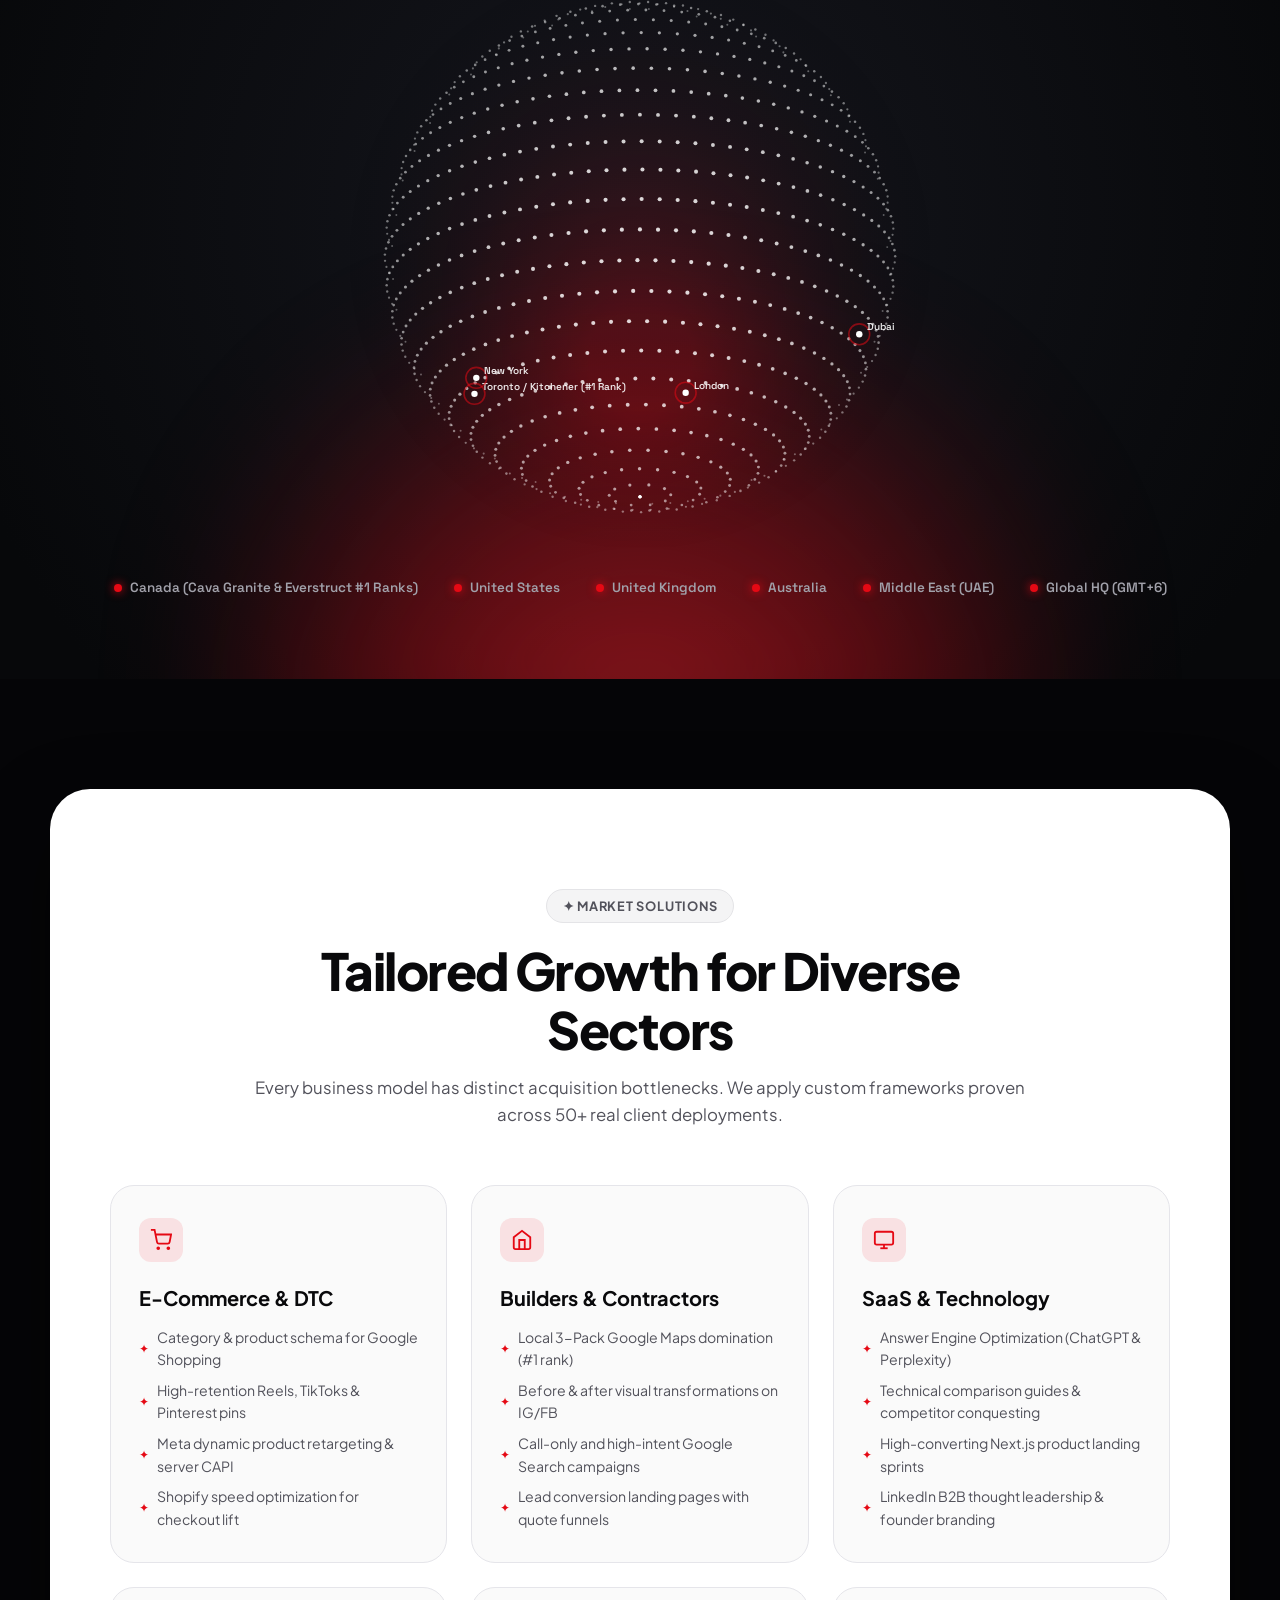
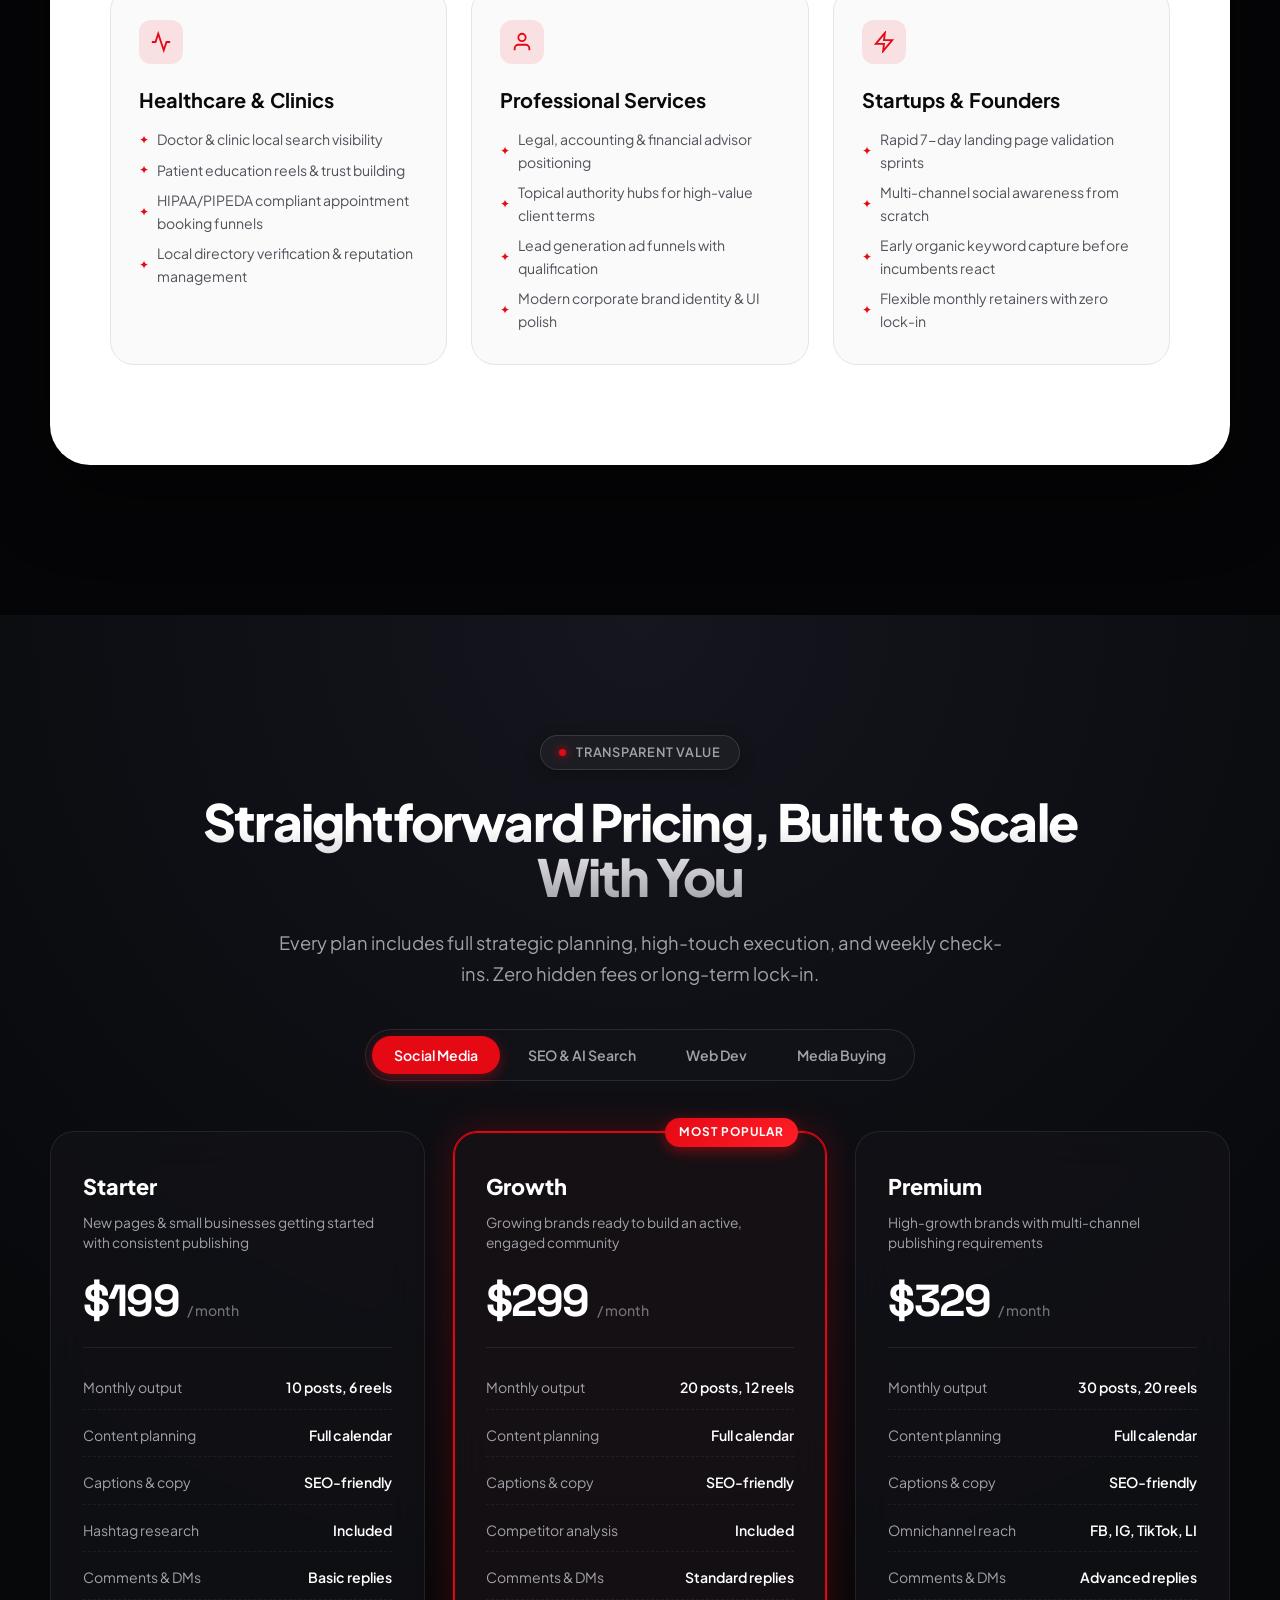
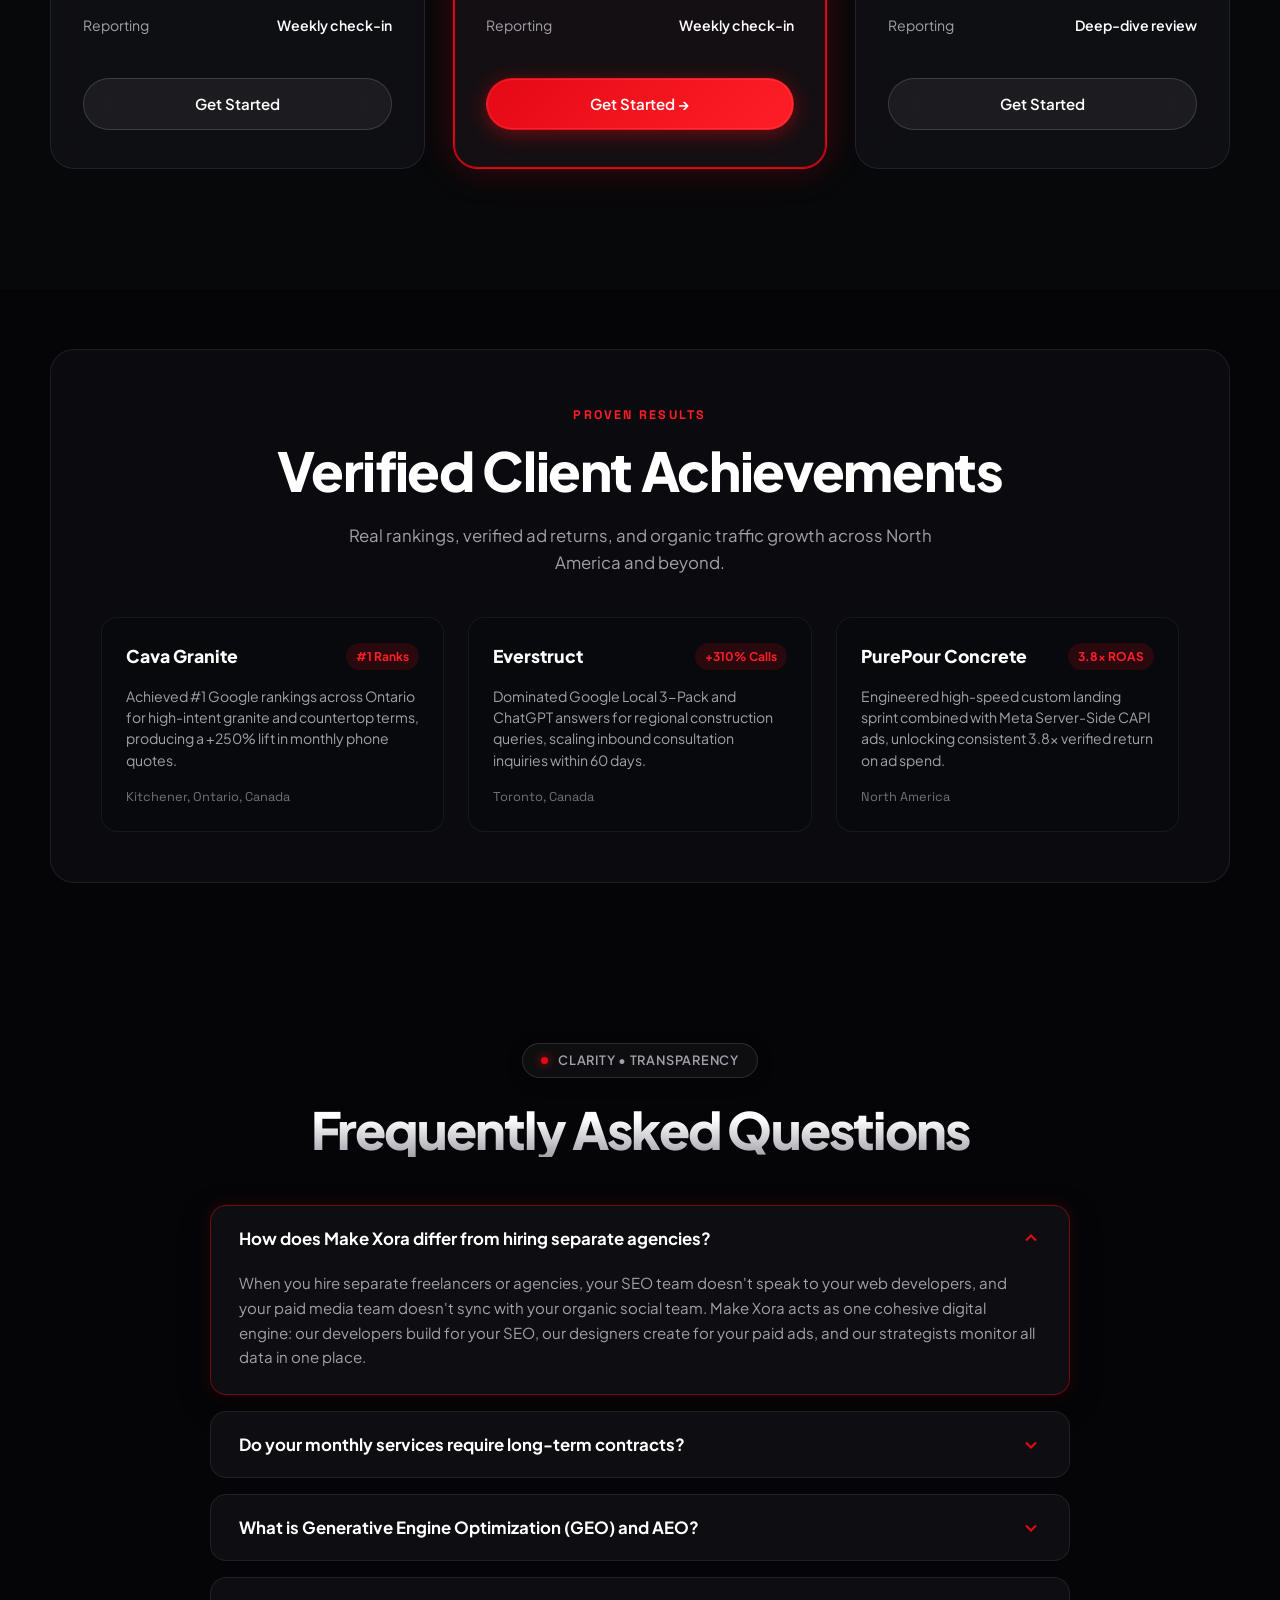
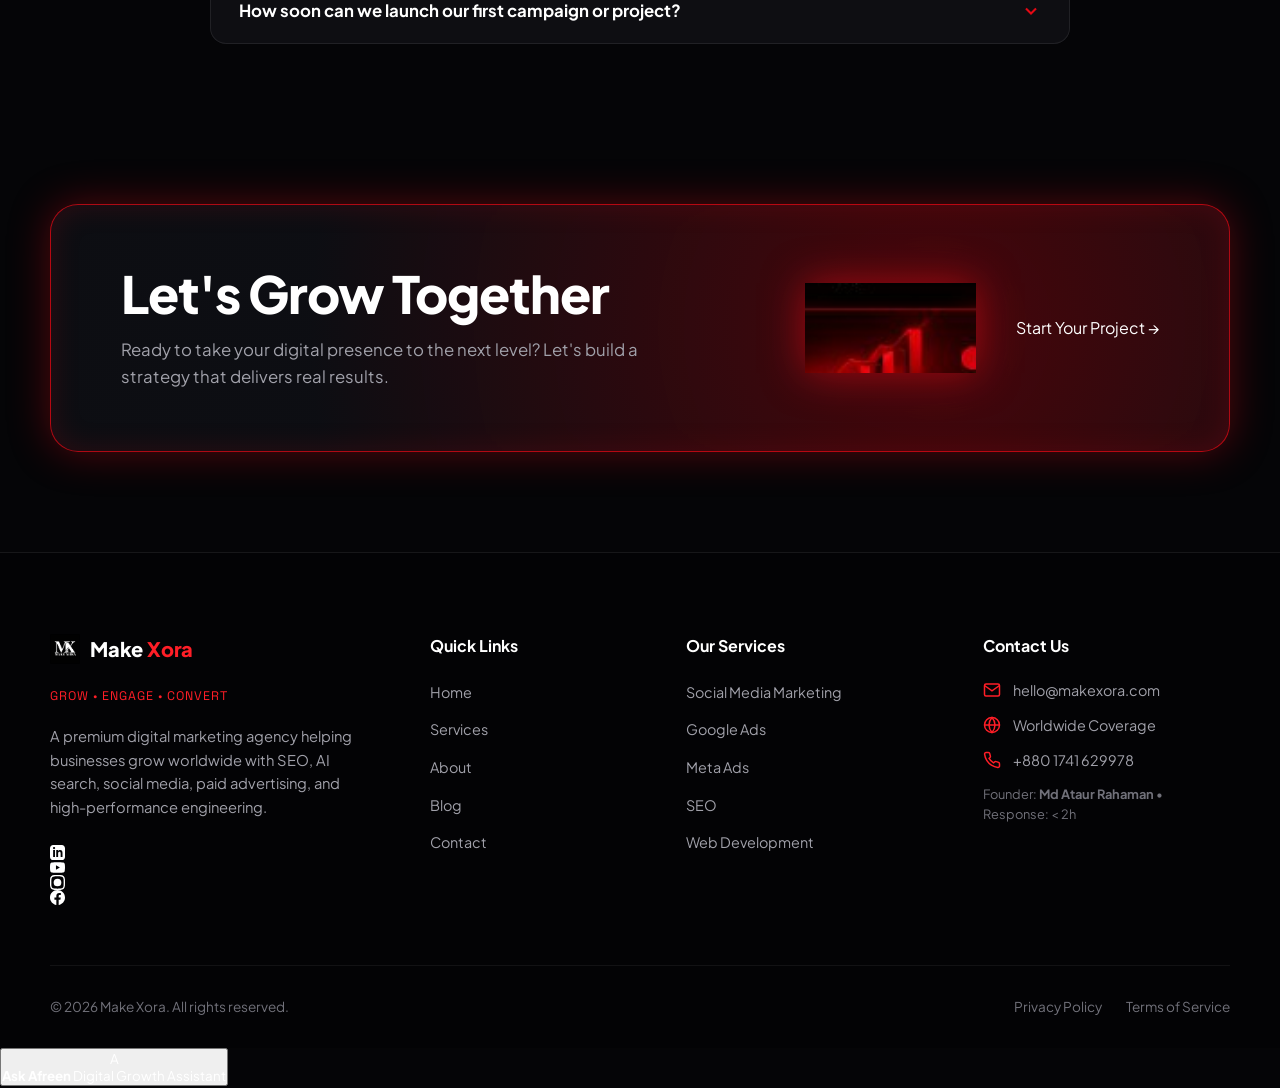
==== commit d3d8c2bc: "Lock solar system planets to true coplanar orbit around the sun with mathematical precision and 3D d" ====
--- a/index.html
+++ b/index.html
@@ -276,7 +276,7 @@
             <!-- Ambient Volumetric Red Atmosphere Glow -->
             <div class="solar-ambient-glow"></div>
 
-            <!-- Concentric Orbital Track Rings SVG Layer (Tilted Perspective Multi-Ring System) -->
+            <!-- Concentric Orbital Track Rings SVG Layer (Coplanar True Solar System Plane) -->
             <svg class="solar-rings-svg" viewBox="0 0 680 420" fill="none">
               <defs>
                 <filter id="solarNeonGlow" x="-30%" y="-30%" width="160%" height="160%">
@@ -286,50 +286,46 @@
                     <feMergeNode in="SourceGraphic" />
                   </feMerge>
                 </filter>
-                <linearGradient id="solarOrbitGrad" x1="0%" y1="0%" x2="100%" y2="100%">
-                  <stop offset="0%" stop-color="#E50914" stop-opacity="0.95" />
-                  <stop offset="35%" stop-color="#FFFFFF" stop-opacity="0.9" />
-                  <stop offset="65%" stop-color="#E50914" stop-opacity="0.5" />
-                  <stop offset="100%" stop-color="#B00000" stop-opacity="0.15" />
+                <linearGradient id="solarOrbitGrad" x1="0%" y1="0%" x2="100%" y2="0%">
+                  <stop offset="0%" stop-color="#E50914" stop-opacity="0.8" />
+                  <stop offset="25%" stop-color="#FFFFFF" stop-opacity="0.9" />
+                  <stop offset="50%" stop-color="#E50914" stop-opacity="0.9" />
+                  <stop offset="75%" stop-color="#FFFFFF" stop-opacity="0.9" />
+                  <stop offset="100%" stop-color="#E50914" stop-opacity="0.8" />
                 </linearGradient>
                 <linearGradient id="flareGrad" x1="0%" y1="50%" x2="100%" y2="50%">
                   <stop offset="0%" stop-color="#E50914" stop-opacity="0" />
-                  <stop offset="30%" stop-color="#E50914" stop-opacity="0.5" />
+                  <stop offset="35%" stop-color="#E50914" stop-opacity="0.6" />
                   <stop offset="50%" stop-color="#FFFFFF" stop-opacity="0.95" />
-                  <stop offset="70%" stop-color="#E50914" stop-opacity="0.5" />
+                  <stop offset="65%" stop-color="#E50914" stop-opacity="0.6" />
                   <stop offset="100%" stop-color="#E50914" stop-opacity="0" />
                 </linearGradient>
               </defs>
 
               <!-- Anamorphic Center Lens Flare Laser Line -->
-              <line x1="90" y1="210" x2="590" y2="210" stroke="url(#flareGrad)" stroke-width="2.5" filter="url(#solarNeonGlow)" />
-
-              <!-- Outer Orbital Ring (Layer 1 - Rotates every 45s) -->
+              <line x1="80" y1="210" x2="600" y2="210" stroke="url(#flareGrad)" stroke-width="2.5" filter="url(#solarNeonGlow)" />
+
+              <!-- Outer Orbital Track Ring (Coplanar: rx=320, ry=160, center=340,210) -->
               <g class="solar-ring-group-outer">
-                <ellipse cx="340" cy="210" rx="318" ry="162" stroke="rgba(229, 9, 20, 0.45)" stroke-width="1.5" stroke-dasharray="14 10 35 12" />
-                <ellipse cx="340" cy="210" rx="310" ry="158" stroke="rgba(255, 255, 255, 0.2)" stroke-width="1" stroke-dasharray="3 14" />
-                <circle cx="650" cy="210" r="3.5" fill="#FFFFFF" filter="url(#solarNeonGlow)" />
-                <circle cx="30" cy="210" r="3" fill="#E50914" filter="url(#solarNeonGlow)" />
+                <ellipse cx="340" cy="210" rx="320" ry="160" stroke="rgba(229, 9, 20, 0.35)" stroke-width="1.5" stroke-dasharray="16 12 36 14" class="solar-dash-stream-slow" />
+                <ellipse cx="340" cy="210" rx="312" ry="156" stroke="rgba(255, 255, 255, 0.18)" stroke-width="1" stroke-dasharray="4 16" />
+                <circle cx="652" cy="210" r="3.5" fill="#FFFFFF" filter="url(#solarNeonGlow)" />
+                <circle cx="28" cy="210" r="3" fill="#E50914" filter="url(#solarNeonGlow)" />
               </g>
 
-              <!-- Secondary Gyroscopic Ring (Slanted isometric tilt - Rotates every 60s) -->
-              <g class="solar-ring-group-slant">
-                <ellipse cx="340" cy="210" rx="292" ry="124" stroke="rgba(229, 9, 20, 0.35)" stroke-width="1.5" stroke-dasharray="16 22" />
+              <!-- PRIMARY PLANET ORBIT TRACK (Coplanar: rx=260, ry=130, center=340,210) -->
+              <!-- All 6 service planets are mathematically locked to this exact ellipse -->
+              <g class="solar-ring-group-mid">
+                <ellipse cx="340" cy="210" rx="260" ry="130" stroke="url(#solarOrbitGrad)" stroke-width="2.2" filter="url(#solarNeonGlow)" opacity="0.85" />
+                <ellipse cx="340" cy="210" rx="260" ry="130" stroke="#FFFFFF" stroke-width="1.2" stroke-dasharray="8 24" class="solar-dash-stream-fast" />
+                <ellipse cx="340" cy="210" rx="252" ry="126" stroke="rgba(255, 255, 255, 0.15)" stroke-width="1" stroke-dasharray="3 8" />
               </g>
 
-              <!-- Mid Orbital Ring (Layer 2 - Planet Orbit Trajectory, Rotates every 30s) -->
-              <g class="solar-ring-group-mid">
-                <ellipse cx="340" cy="210" rx="262" ry="132" stroke="url(#solarOrbitGrad)" stroke-width="2.2" stroke-dasharray="70 18 140 22" filter="url(#solarNeonGlow)" />
-                <ellipse cx="340" cy="210" rx="254" ry="128" stroke="rgba(255, 255, 255, 0.25)" stroke-width="1" stroke-dasharray="4 8" />
-                <circle cx="340" cy="78" r="4" fill="#FFFFFF" filter="url(#solarNeonGlow)" />
-                <circle cx="340" cy="342" r="3.5" fill="#E50914" filter="url(#solarNeonGlow)" />
-              </g>
-
-              <!-- Inner Orbital Ring (Layer 3 - High-tech HUD Dash, Rotates every 55s) -->
+              <!-- Inner Orbital Track Ring (Coplanar: rx=170, ry=85, center=340,210) -->
               <g class="solar-ring-group-inner">
-                <ellipse cx="340" cy="210" rx="168" ry="86" stroke="rgba(229, 9, 20, 0.85)" stroke-width="2" stroke-dasharray="30 12 15 12" filter="url(#solarNeonGlow)" />
-                <ellipse cx="340" cy="210" rx="160" ry="82" stroke="rgba(255, 255, 255, 0.35)" stroke-width="1" />
-                <circle cx="508" cy="210" r="3" fill="#FFFFFF" />
+                <ellipse cx="340" cy="210" rx="170" ry="85" stroke="rgba(229, 9, 20, 0.8)" stroke-width="1.8" stroke-dasharray="24 10 12 10" filter="url(#solarNeonGlow)" class="solar-dash-stream-mid" />
+                <ellipse cx="340" cy="210" rx="162" ry="81" stroke="rgba(255, 255, 255, 0.3)" stroke-width="1" />
+                <circle cx="502" cy="210" r="2.5" fill="#FFFFFF" />
               </g>
             </svg>
 
--- a/assets/css/redesign.css
+++ b/assets/css/redesign.css
@@ -543,7 +543,7 @@
 /* --------------------------------------------------------------------------
    SOLAR-SYSTEM HERO VISUAL (MAKE XORA FLOATING ANIMATED ORBIT SYSTEM)
    Central Sun (MX Identity) + 6 Revolving Service Planets + Concentric Rings
-   Accurate 3D Obsidian Glass Orbs, Glowing Corona, and Anamorphic Laser Flare
+   Coplanar Solar-System Geometry, 3D Depth Sorting, Mathematical Orbit Lock
    -------------------------------------------------------------------------- */
 .ref-hero-right-visual {
   display: flex;
@@ -564,6 +564,7 @@
   align-items: center;
   justify-content: center;
   animation: solarFloat 7s ease-in-out infinite alternate;
+  cursor: default;
 }
 
 /* Ambient Volumetric Red Aura */
@@ -580,7 +581,7 @@
   z-index: 1;
 }
 
-/* Orbital Rings SVG Layer */
+/* Orbital Rings SVG Layer: Completely stable, coplanar in perspective space */
 .solar-rings-svg {
   position: absolute;
   top: 0;
@@ -591,24 +592,22 @@
   z-index: 2;
 }
 
-.solar-ring-group-outer {
-  transform-origin: 340px 210px;
-  animation: ringRotateCW 45s linear infinite;
-}
-
-.solar-ring-group-slant {
-  transform-origin: 340px 210px;
-  transform: rotate(-14deg);
-}
-
-.solar-ring-group-mid {
-  transform-origin: 340px 210px;
-  animation: ringRotateCW 30s linear infinite;
-}
-
-.solar-ring-group-inner {
-  transform-origin: 340px 210px;
-  animation: ringRotateCW 55s linear infinite;
+/* Light Stream Animations along stationary orbital paths */
+.solar-dash-stream-fast {
+  animation: orbitDashStream 18s linear infinite;
+}
+
+.solar-dash-stream-mid {
+  animation: orbitDashStream 28s linear infinite;
+}
+
+.solar-dash-stream-slow {
+  animation: orbitDashStream 42s linear infinite;
+}
+
+@keyframes orbitDashStream {
+  from { stroke-dashoffset: 0; }
+  to { stroke-dashoffset: -1000; }
 }
 
 /* --------------------------------------------------------------------------
@@ -742,22 +741,21 @@
   position: absolute;
   top: 0;
   left: 0;
-  width: 88px;
-  height: 88px;
+  width: 86px;
+  height: 86px;
   pointer-events: none;
-  offset-path: path("M 340, 78 a 262,132 0 1,1 0,264 a 262,132 0 1,1 0,-264");
-  offset-rotate: 0deg; /* CRITICAL: KEEPS LABELS AND ICONS UPRIGHT */
-  offset-anchor: 50% 50%;
-  animation: orbitRevolveCW 48s linear infinite;
-}
-
-/* Equal 60-degree staggering (48s / 6 = 8s per planet) */
-.planet-pos-1 { animation-delay: -3s; }
-.planet-pos-2 { animation-delay: -11s; }
-.planet-pos-3 { animation-delay: -19s; }
-.planet-pos-4 { animation-delay: -27s; }
-.planet-pos-5 { animation-delay: -35s; }
-.planet-pos-6 { animation-delay: -43s; }
+  will-change: transform, opacity;
+  transform-origin: center center;
+}
+
+/* Default initial static positions on ellipse (340, 210, rx=260, ry=130) */
+/* Prevents layout shift before JavaScript engine kicks in */
+.planet-pos-1 { transform: translate3d(297px, 37px, 0) scale(0.88); z-index: 4; }
+.planet-pos-2 { transform: translate3d(522px, 102px, 0) scale(0.96); z-index: 4; }
+.planet-pos-3 { transform: translate3d(522px, 232px, 0) scale(1.04); z-index: 10; }
+.planet-pos-4 { transform: translate3d(297px, 297px, 0) scale(1.10); z-index: 10; }
+.planet-pos-5 { transform: translate3d(72px, 232px, 0) scale(1.04); z-index: 10; }
+.planet-pos-6 { transform: translate3d(72px, 102px, 0) scale(0.96); z-index: 4; }
 
 .solar-planet-node {
   pointer-events: auto;
@@ -781,12 +779,12 @@
   justify-content: center;
   padding: 6px;
   text-align: center;
-  transition: all 0.3s cubic-bezier(0.16, 1, 0.3, 1);
+  transition: transform 0.3s cubic-bezier(0.16, 1, 0.3, 1), box-shadow 0.3s ease, border-color 0.3s ease;
   cursor: pointer;
 }
 
 .solar-planet-sphere:hover {
-  transform: scale(1.18);
+  transform: scale(1.16);
   border-color: #FF2020;
   box-shadow: 0 0 35px #FF2020, 0 12px 28px rgba(0, 0, 0, 0.95), inset 0 -12px 20px rgba(255, 32, 32, 0.95), inset 0 2px 6px rgba(255, 255, 255, 0.8);
 }
@@ -809,12 +807,11 @@
   justify-content: center;
   margin-bottom: 2px;
   filter: drop-shadow(0 2px 8px rgba(0, 0, 0, 0.85));
-  transition: transform 0.2s ease, color 0.2s ease;
+  transition: transform 0.2s ease;
 }
 
 .solar-planet-sphere:hover .solar-planet-icon {
   transform: scale(1.1);
-  color: #FFFFFF;
 }
 
 .solar-planet-label {
@@ -831,16 +828,6 @@
 @keyframes solarFloat {
   0% { transform: translateY(0px); }
   100% { transform: translateY(-14px); }
-}
-
-@keyframes ringRotateCW {
-  from { transform: rotate(0deg); }
-  to { transform: rotate(360deg); }
-}
-
-@keyframes orbitRevolveCW {
-  0% { offset-distance: 0%; }
-  100% { offset-distance: 100%; }
 }
 
 @keyframes sunCoronaPulse {
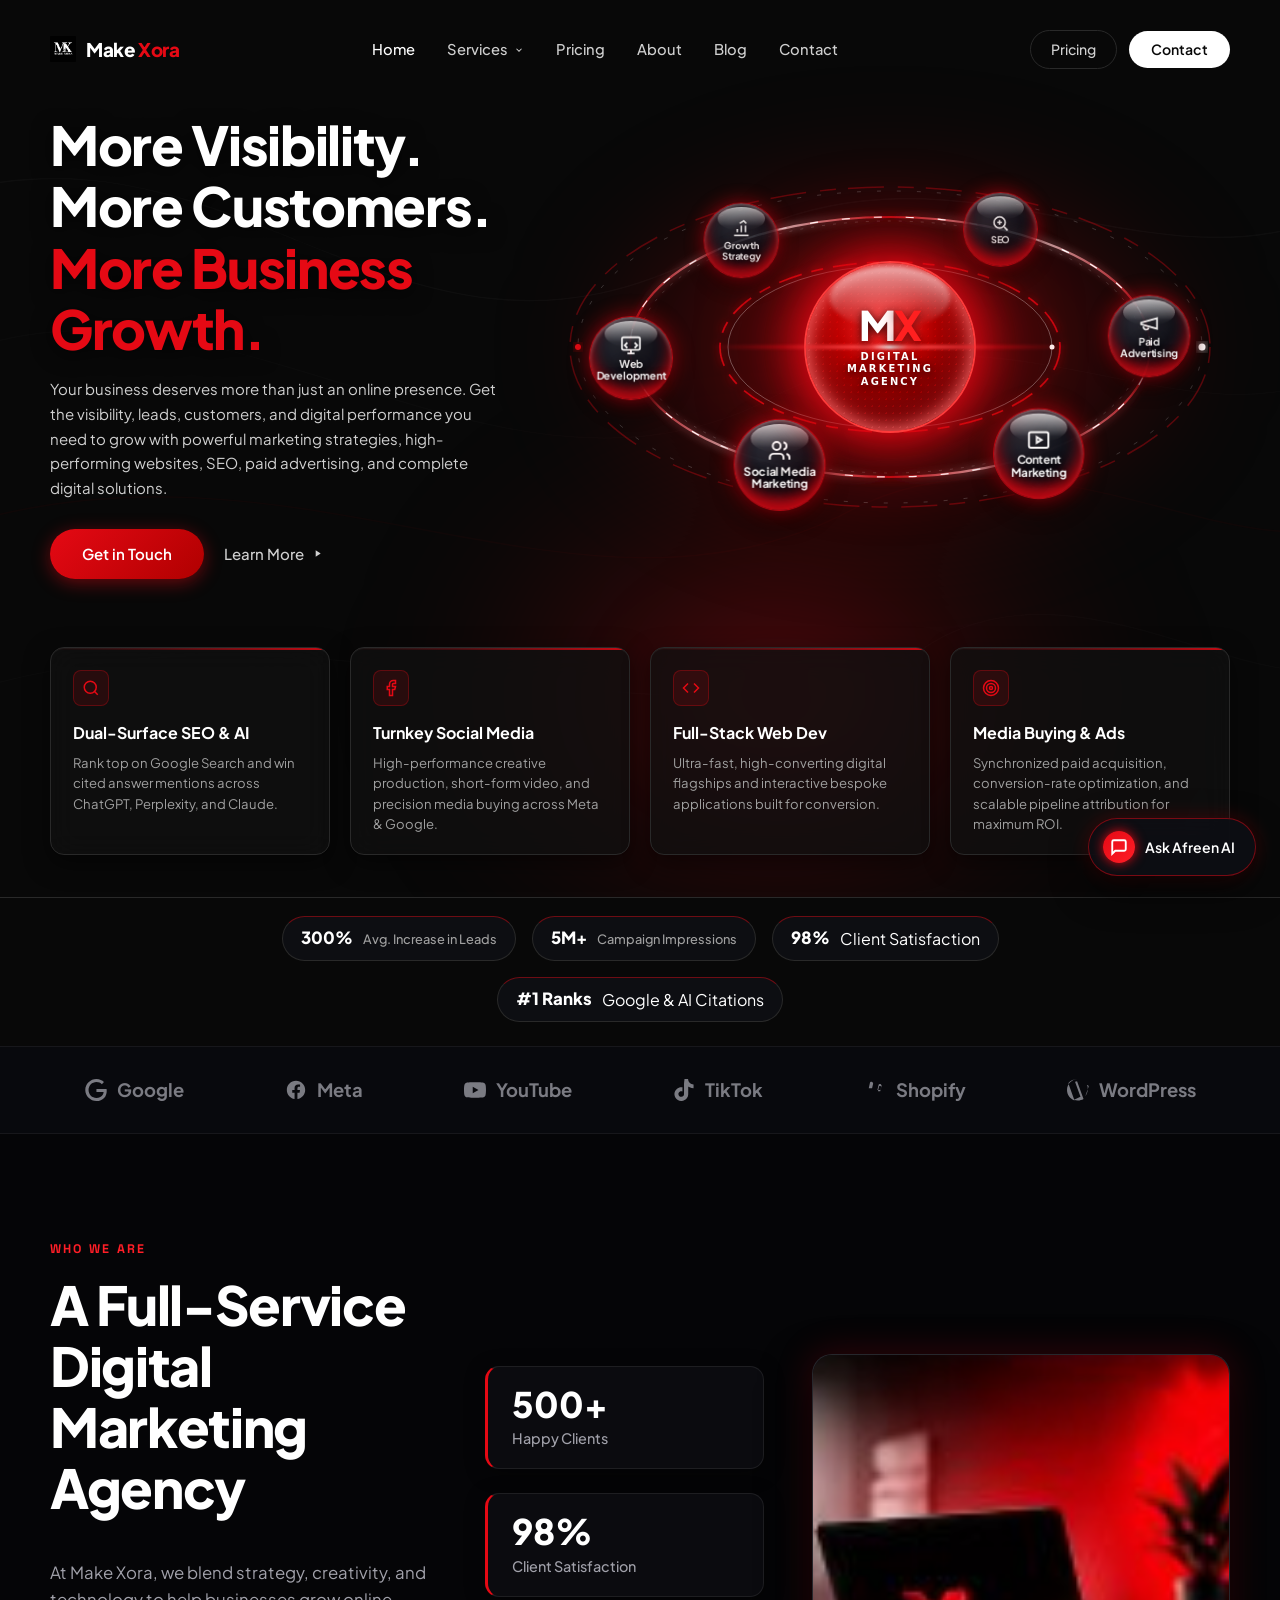
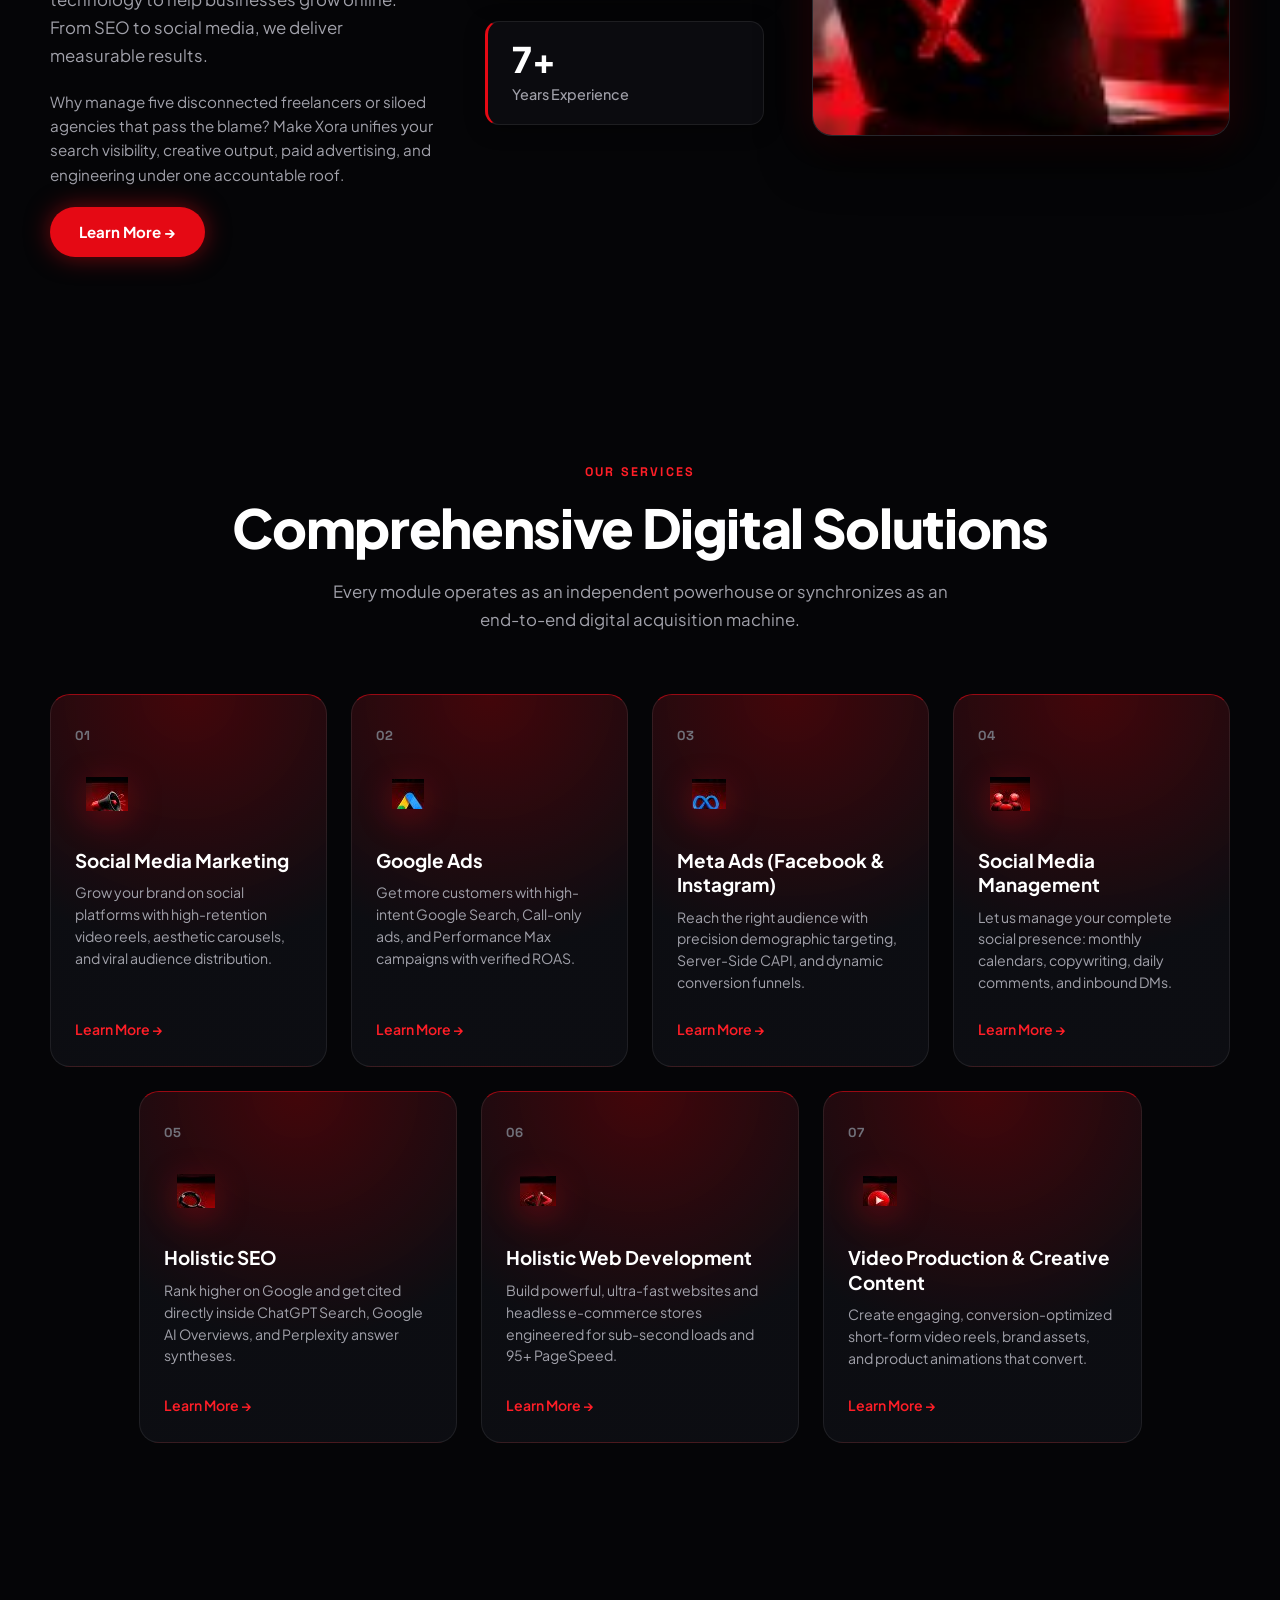
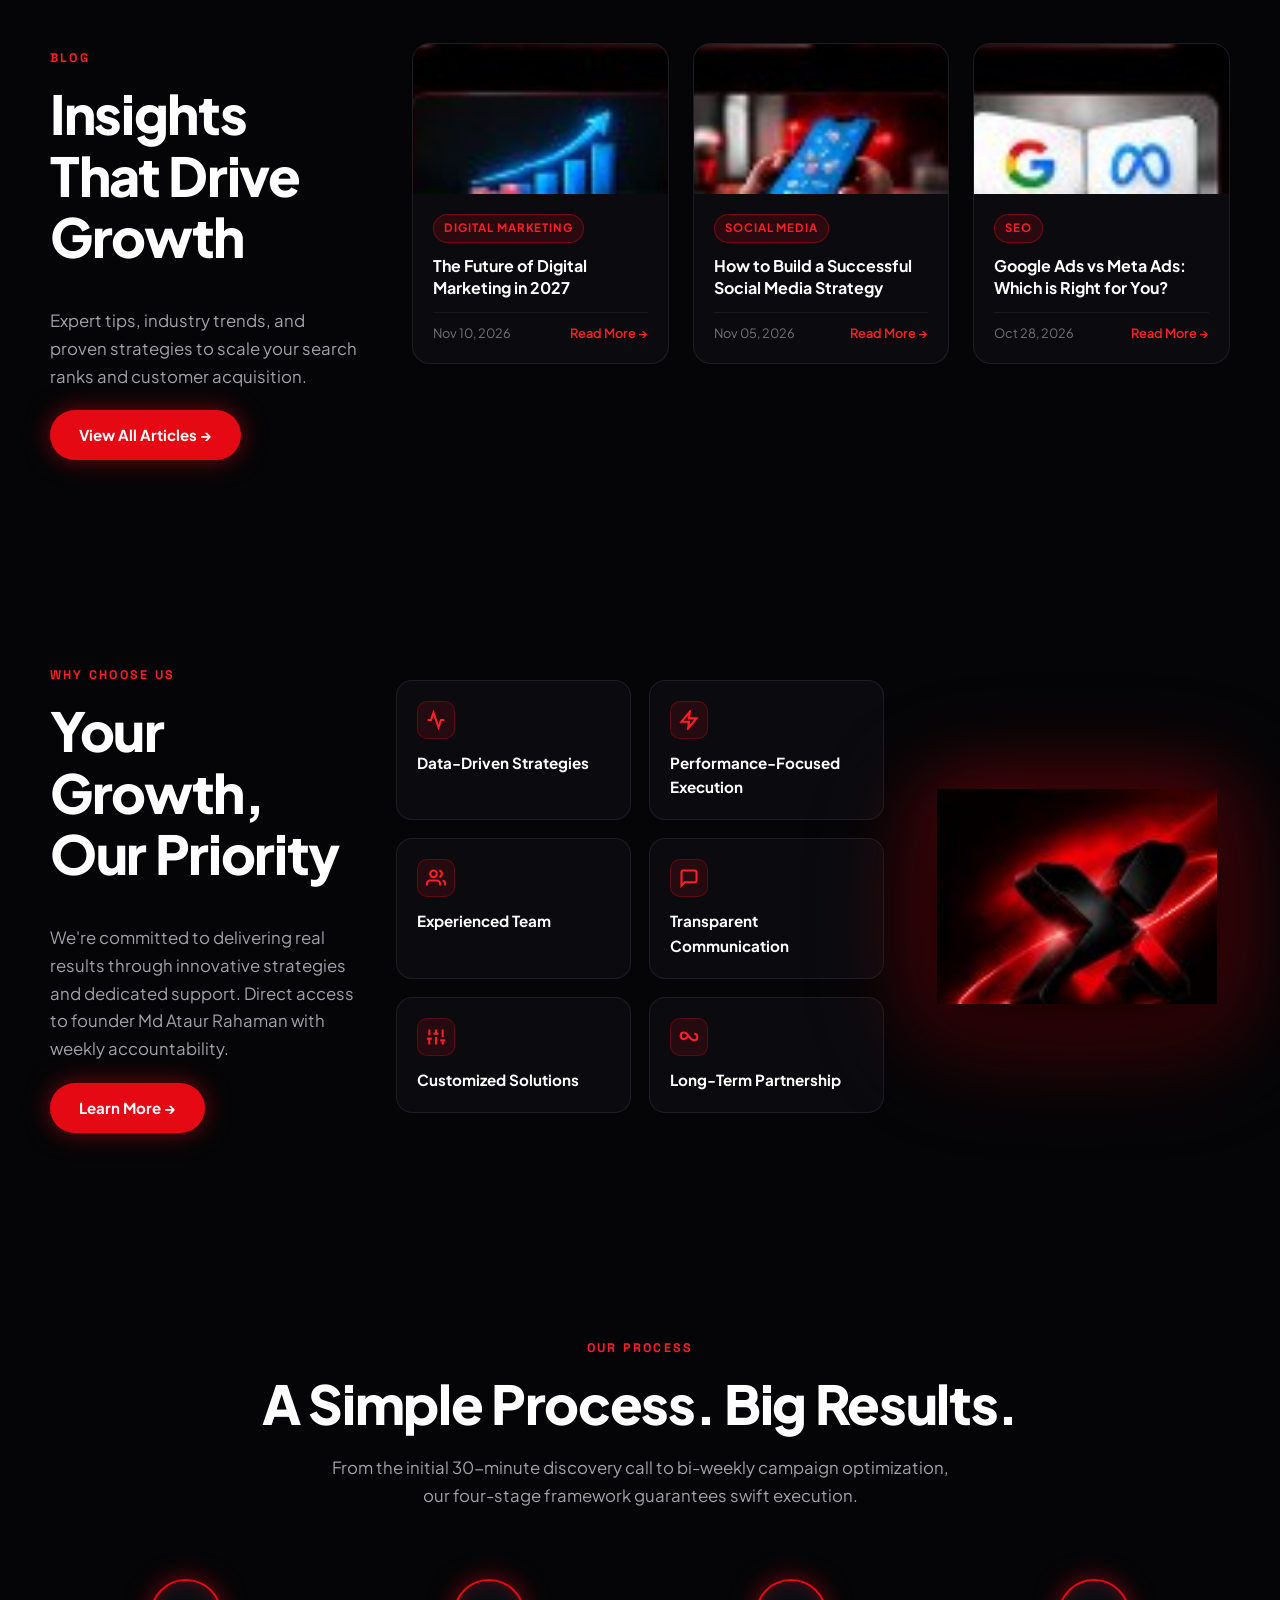
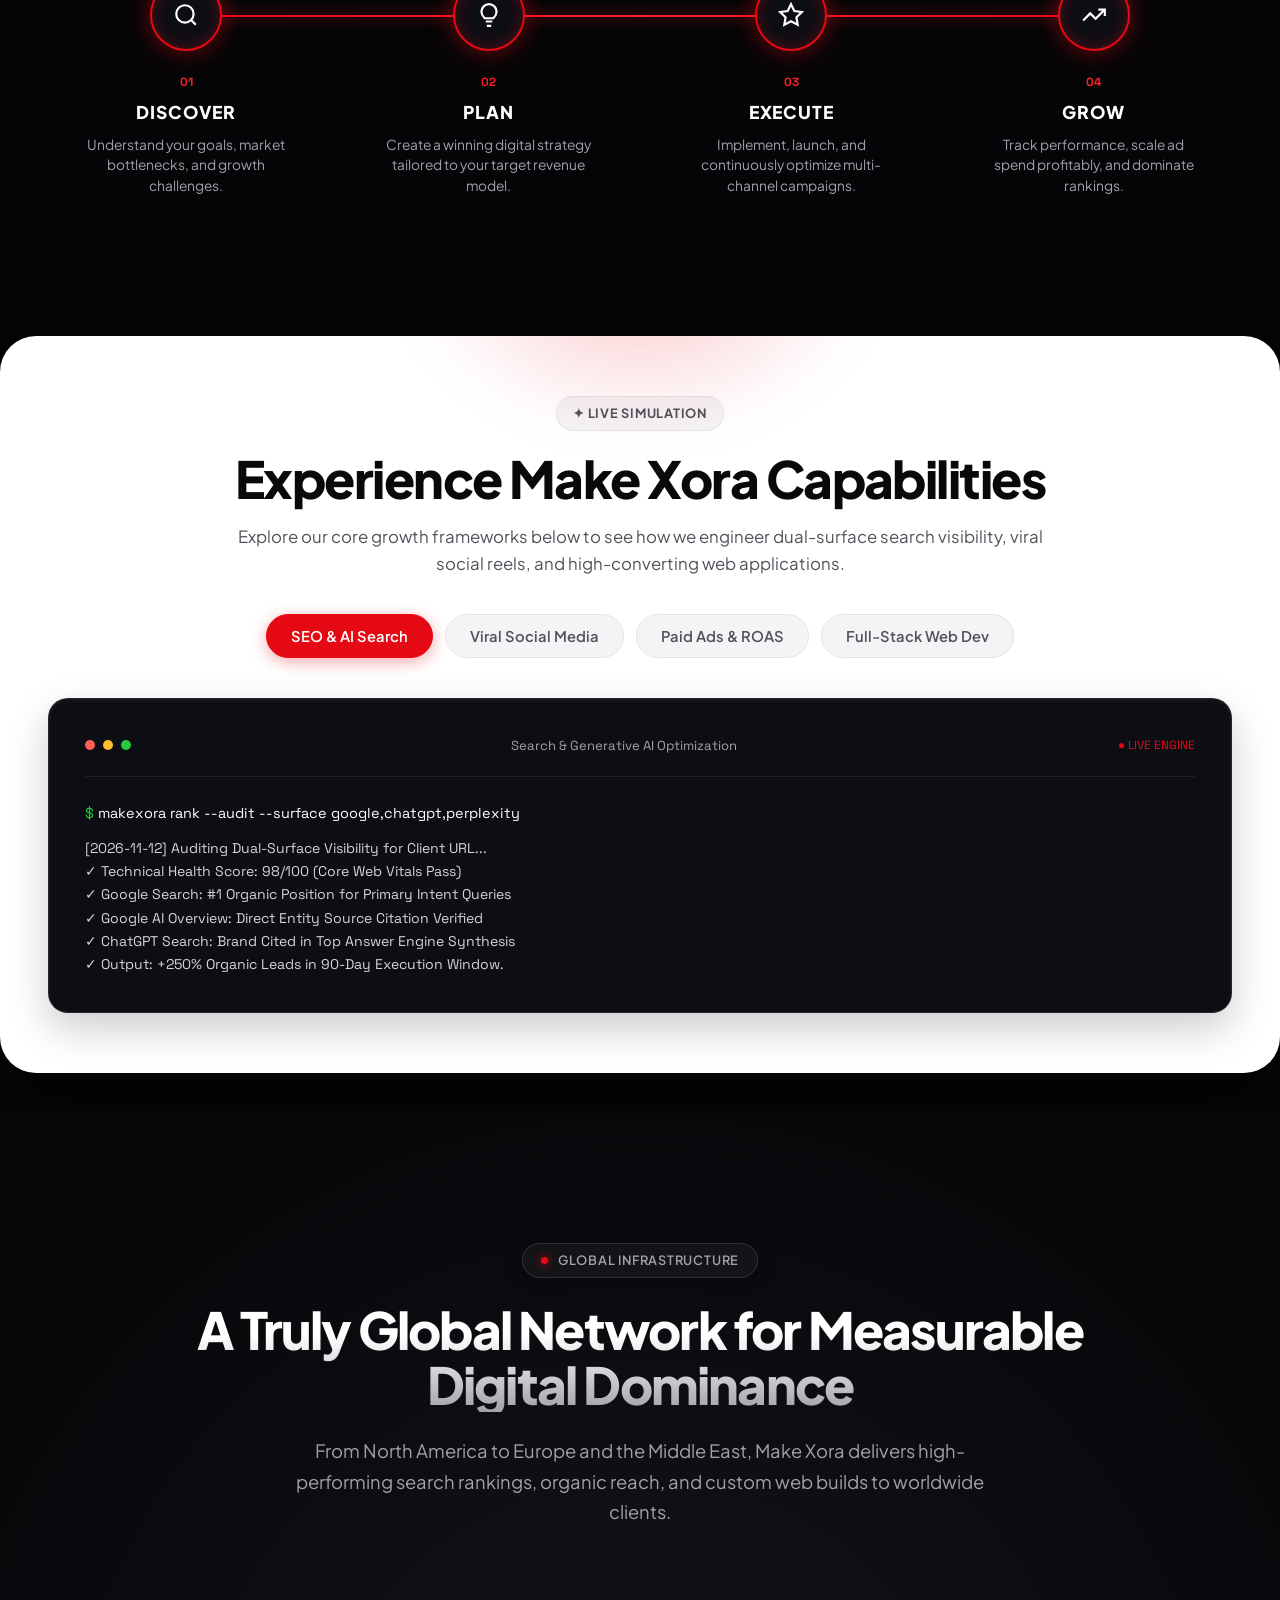
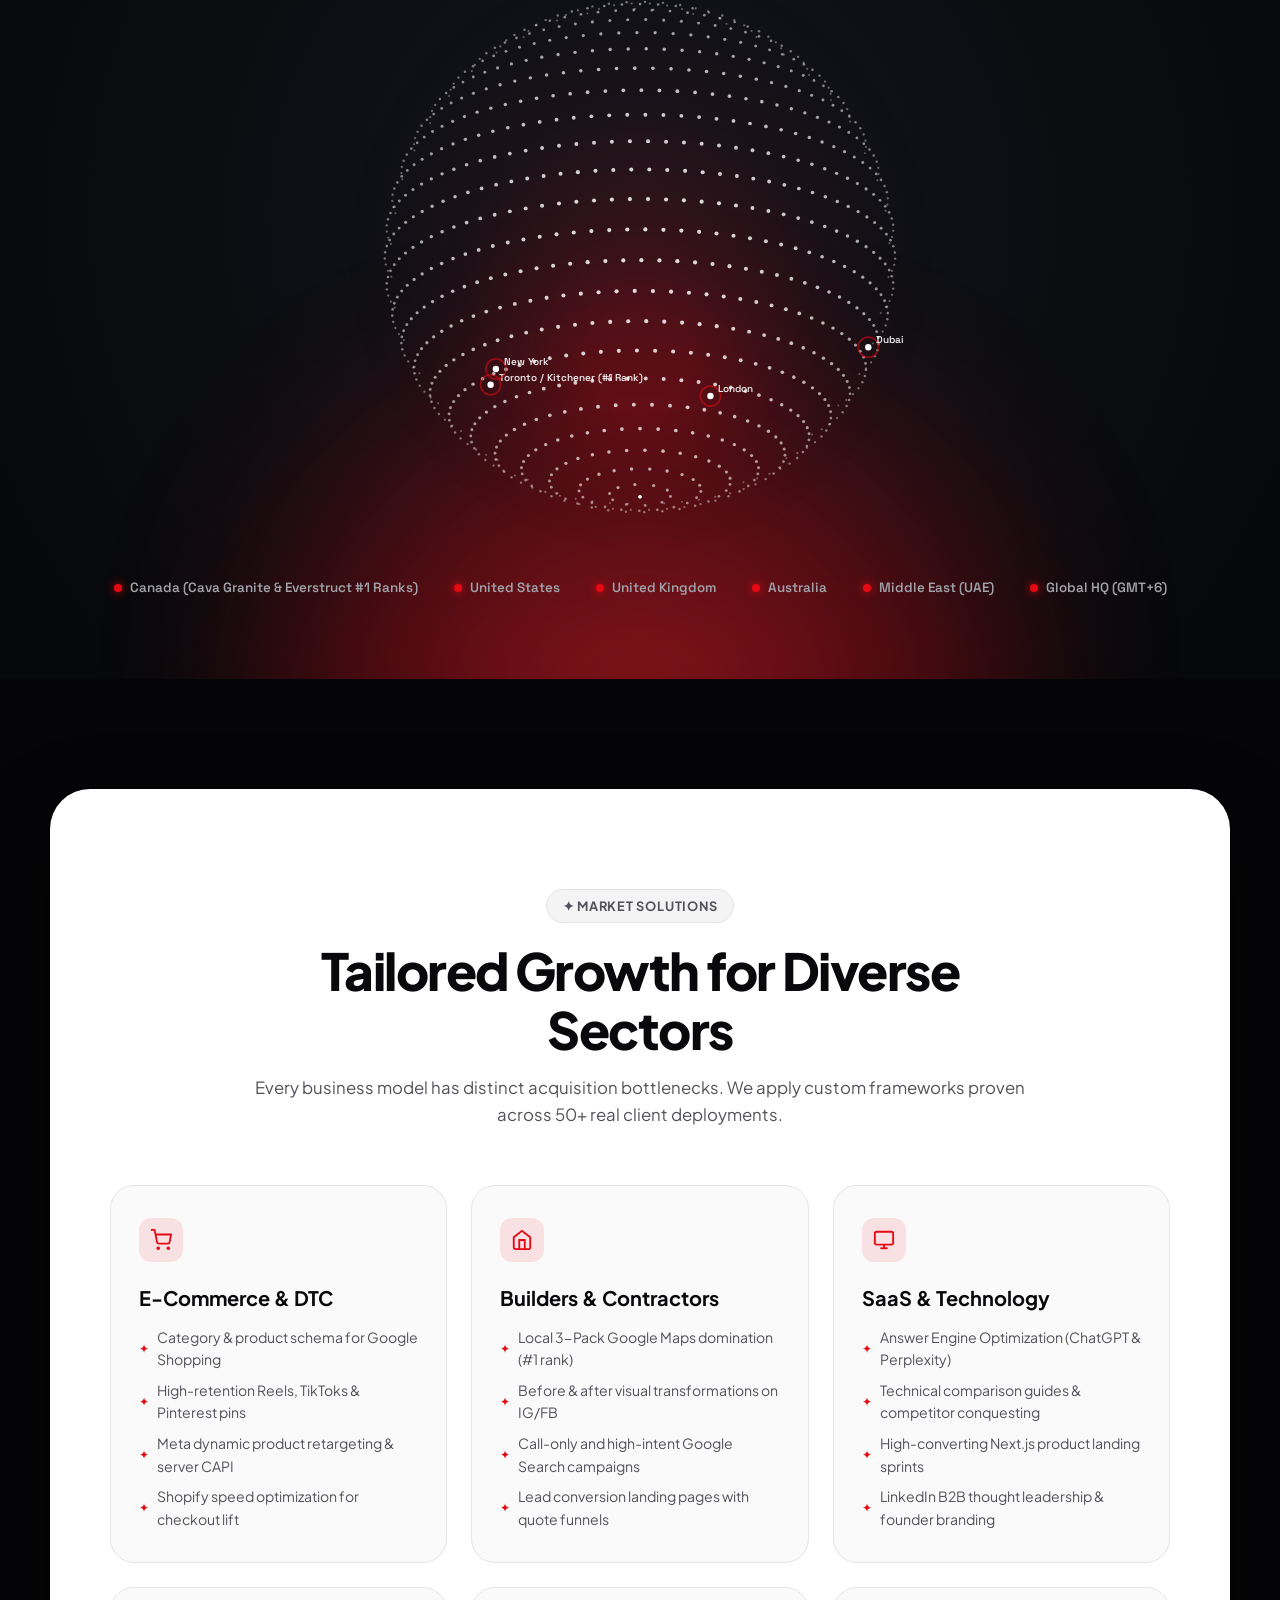
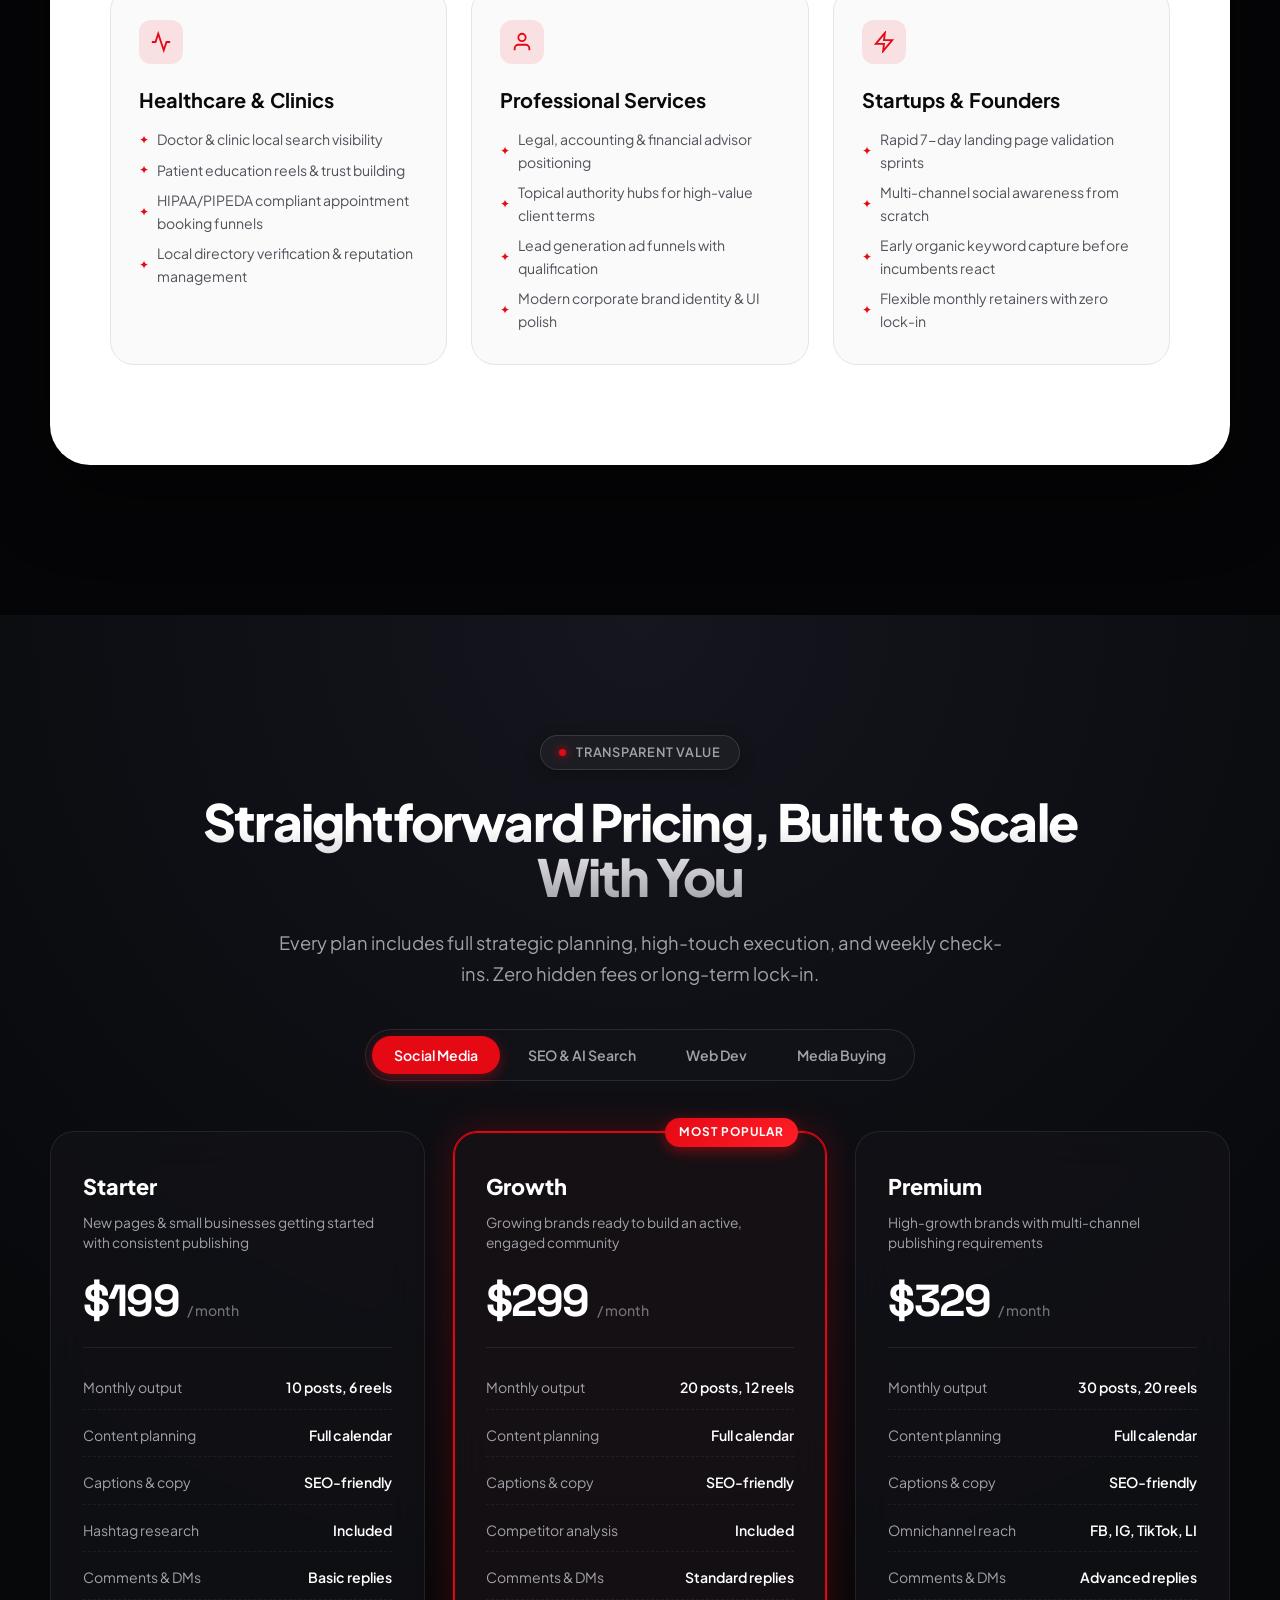
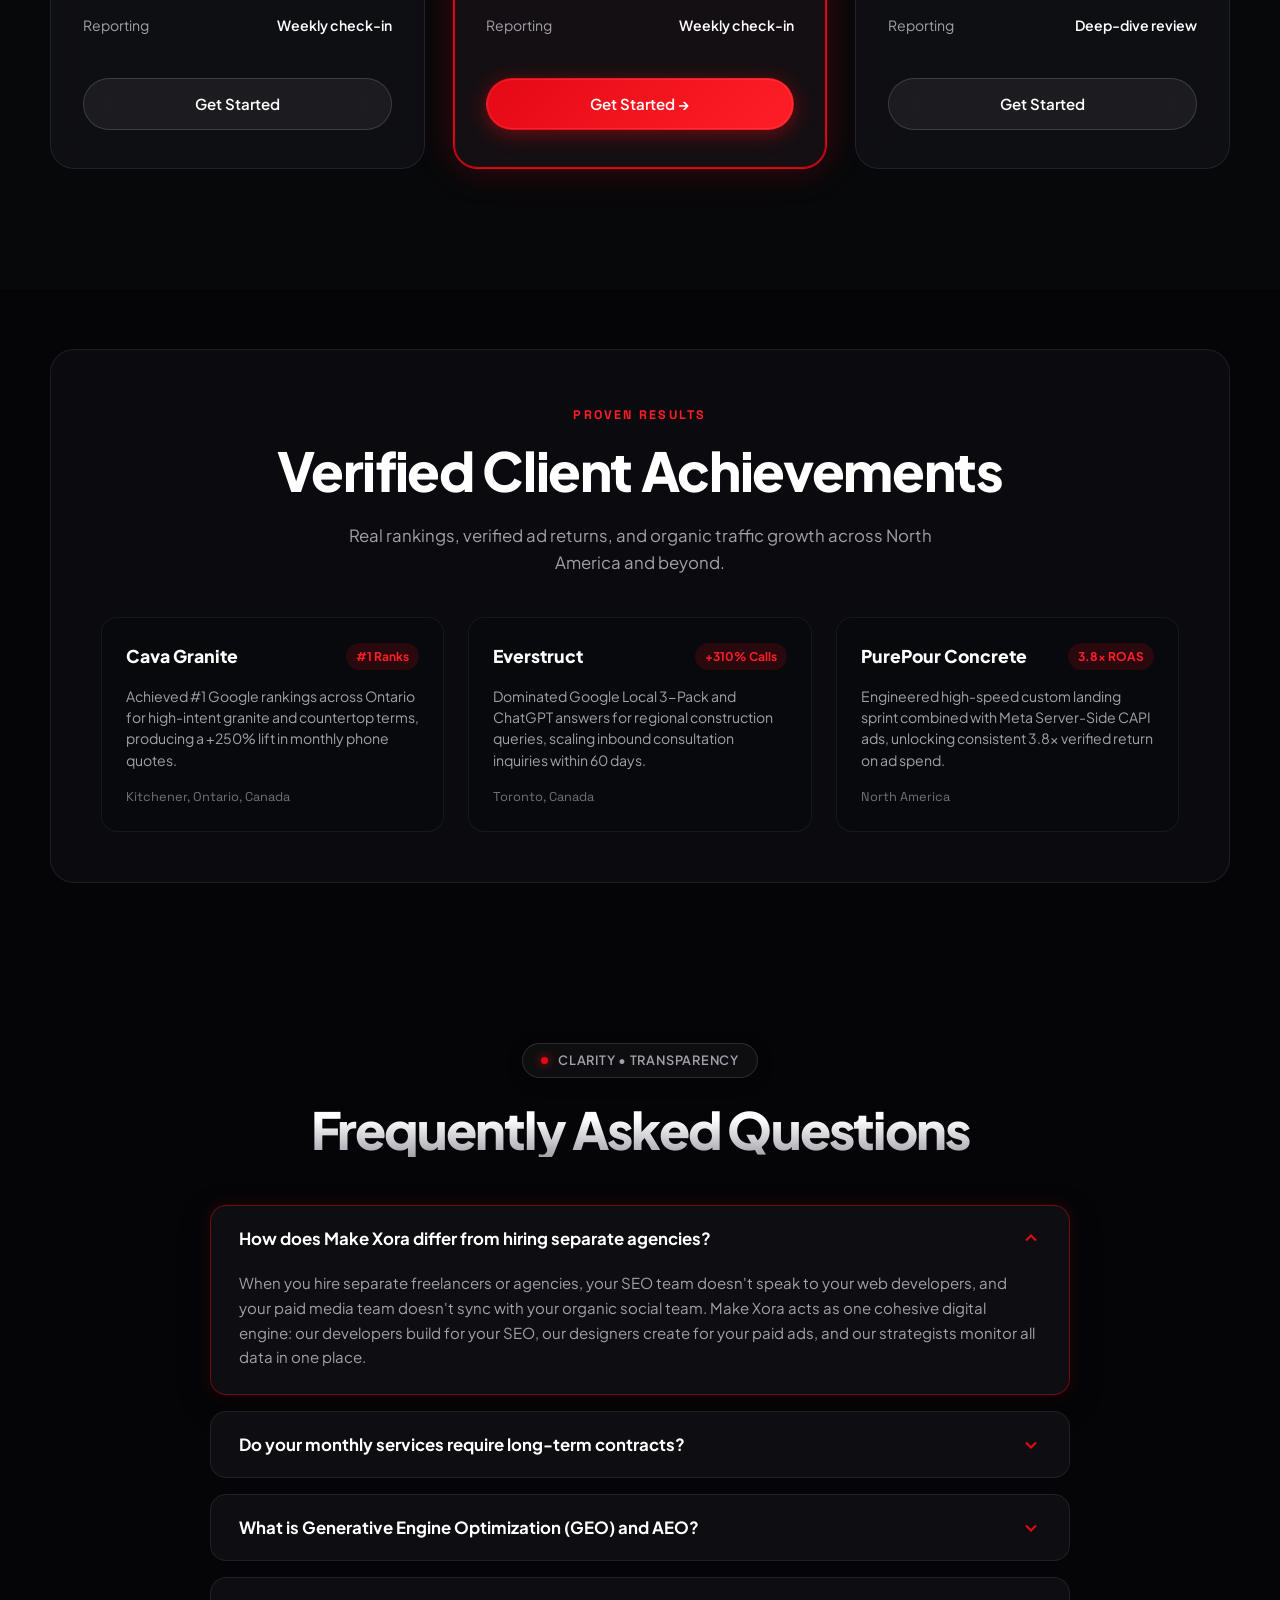
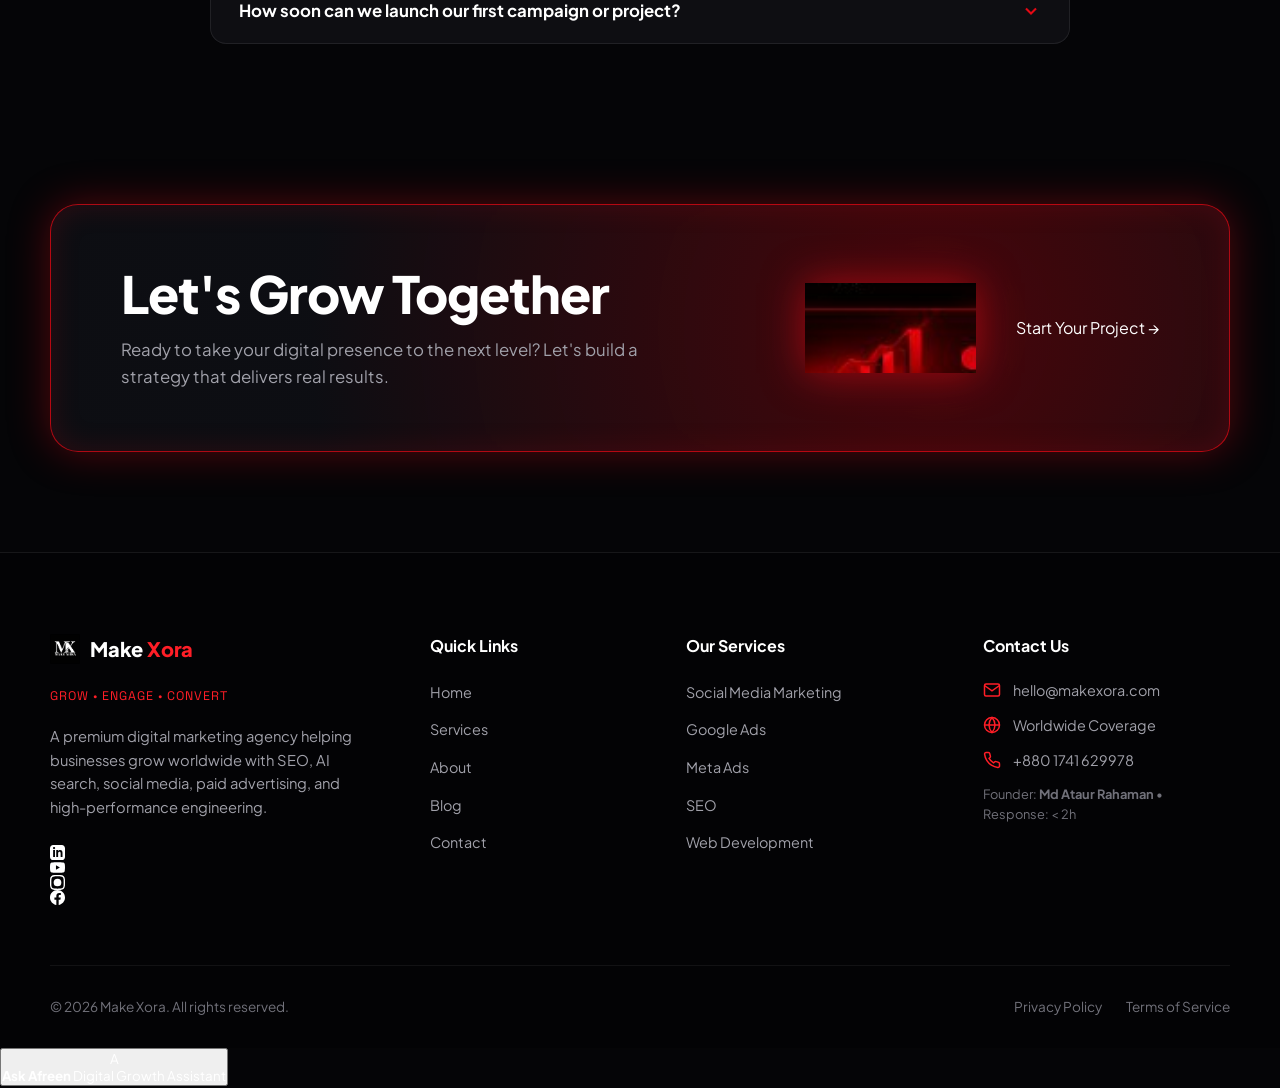
==== commit 672c983f: "Fix asset caching with v=3.1.0 cache busters, revalidate headers, and bulletproof solar system orbit" ====
--- a/index.html
+++ b/index.html
@@ -34,7 +34,7 @@
 
   <!-- Stylesheets -->
   <link rel="stylesheet" href="assets/css/main.css">
-  <link rel="stylesheet" href="assets/css/redesign.css">
+  <link rel="stylesheet" href="assets/css/redesign.css?v=3.1.0">
 
   <!-- Schema.org Structured Data -->
   <script type="application/ld+json">
@@ -1811,7 +1811,7 @@
   </div>
 
   <!-- Scripts -->
-  <script src="assets/js/main.js"></script>
+  <script src="assets/js/main.js?v=3.1.0"></script>
   <script src="assets/js/assistant.js"></script>
 </body>
 
